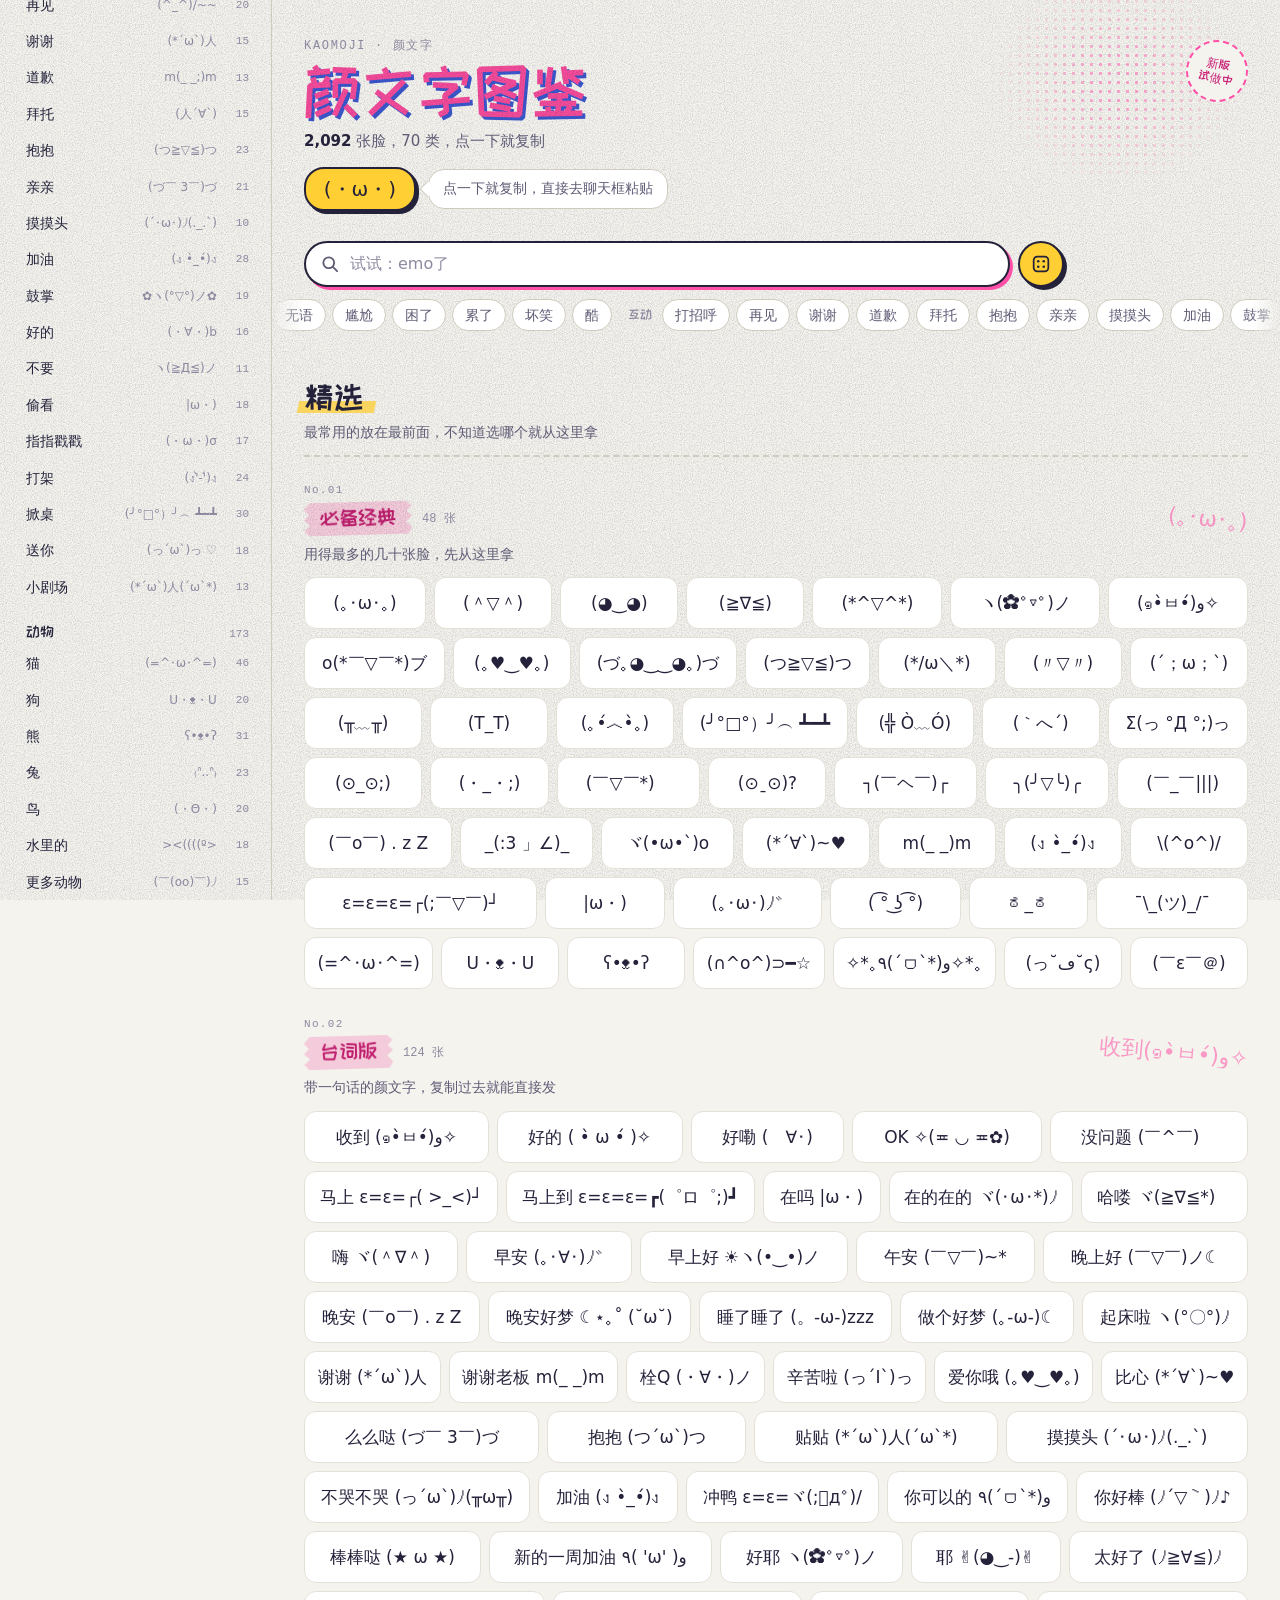
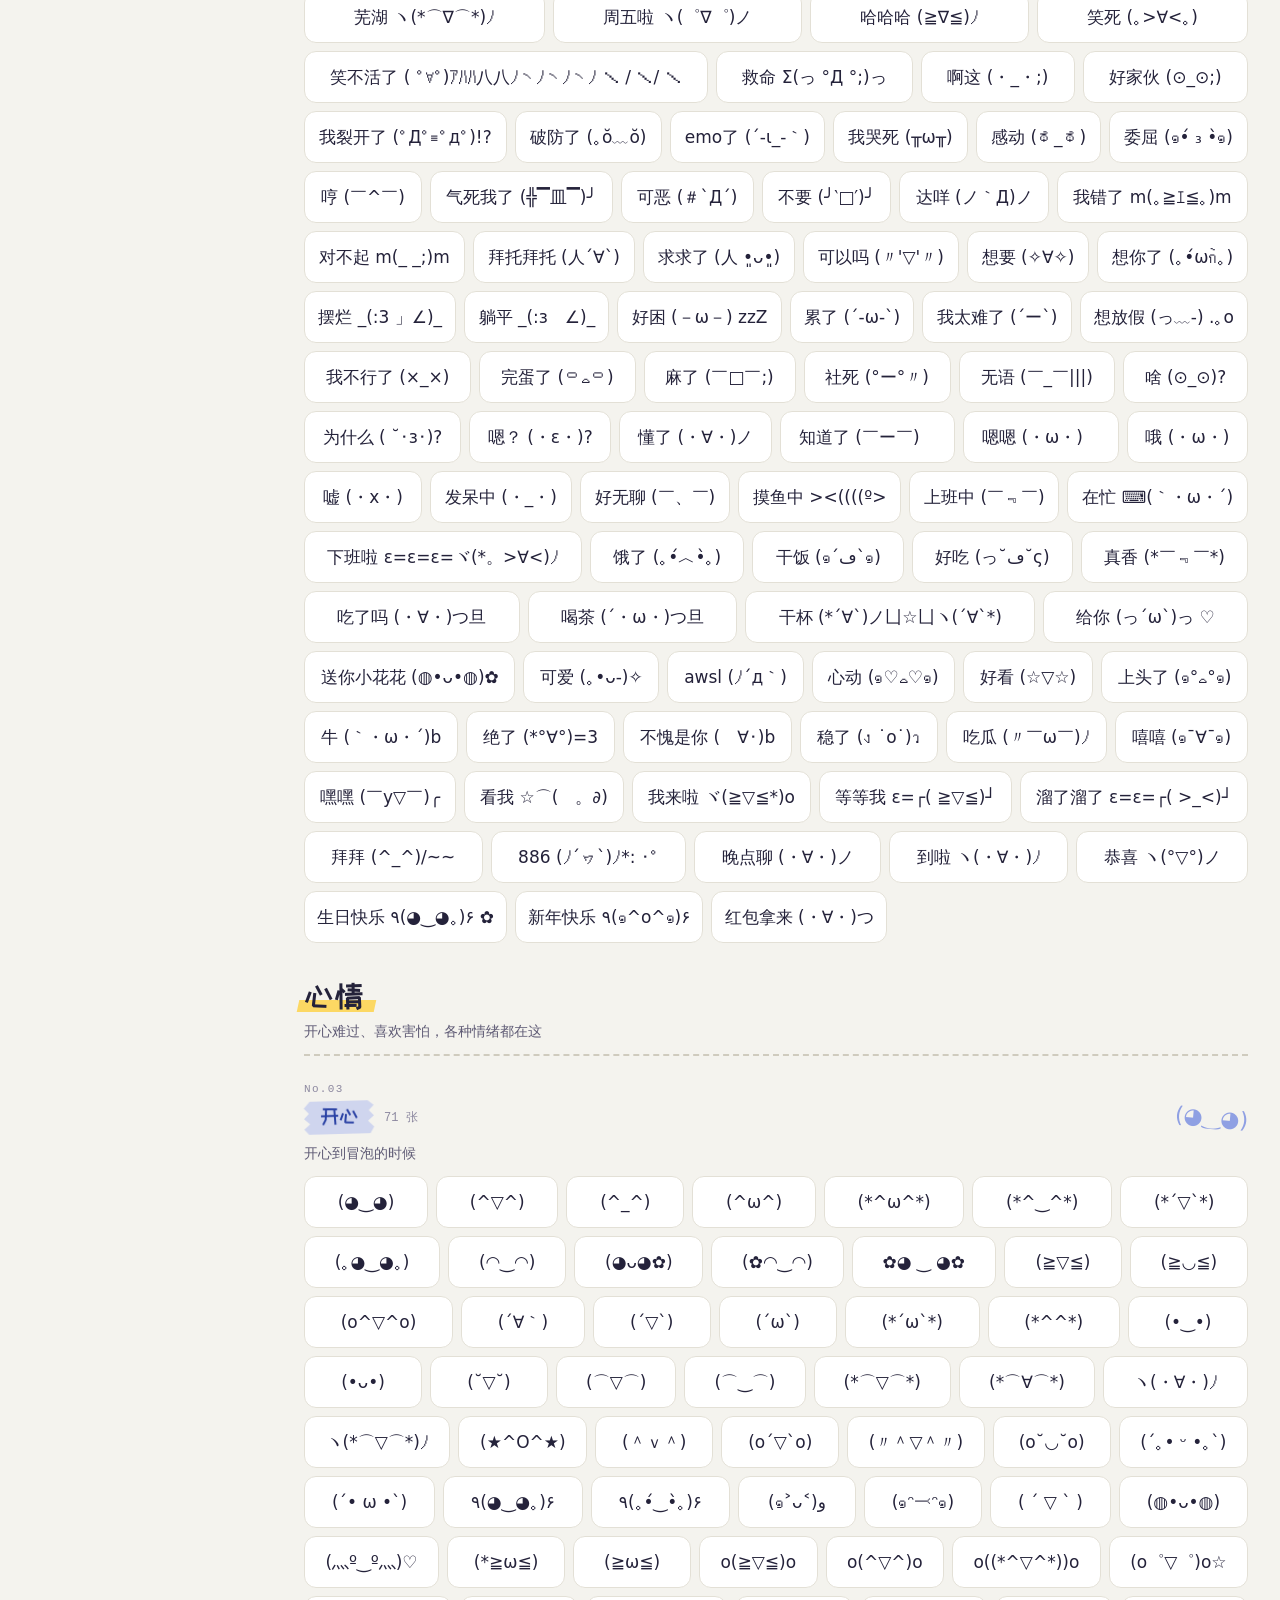
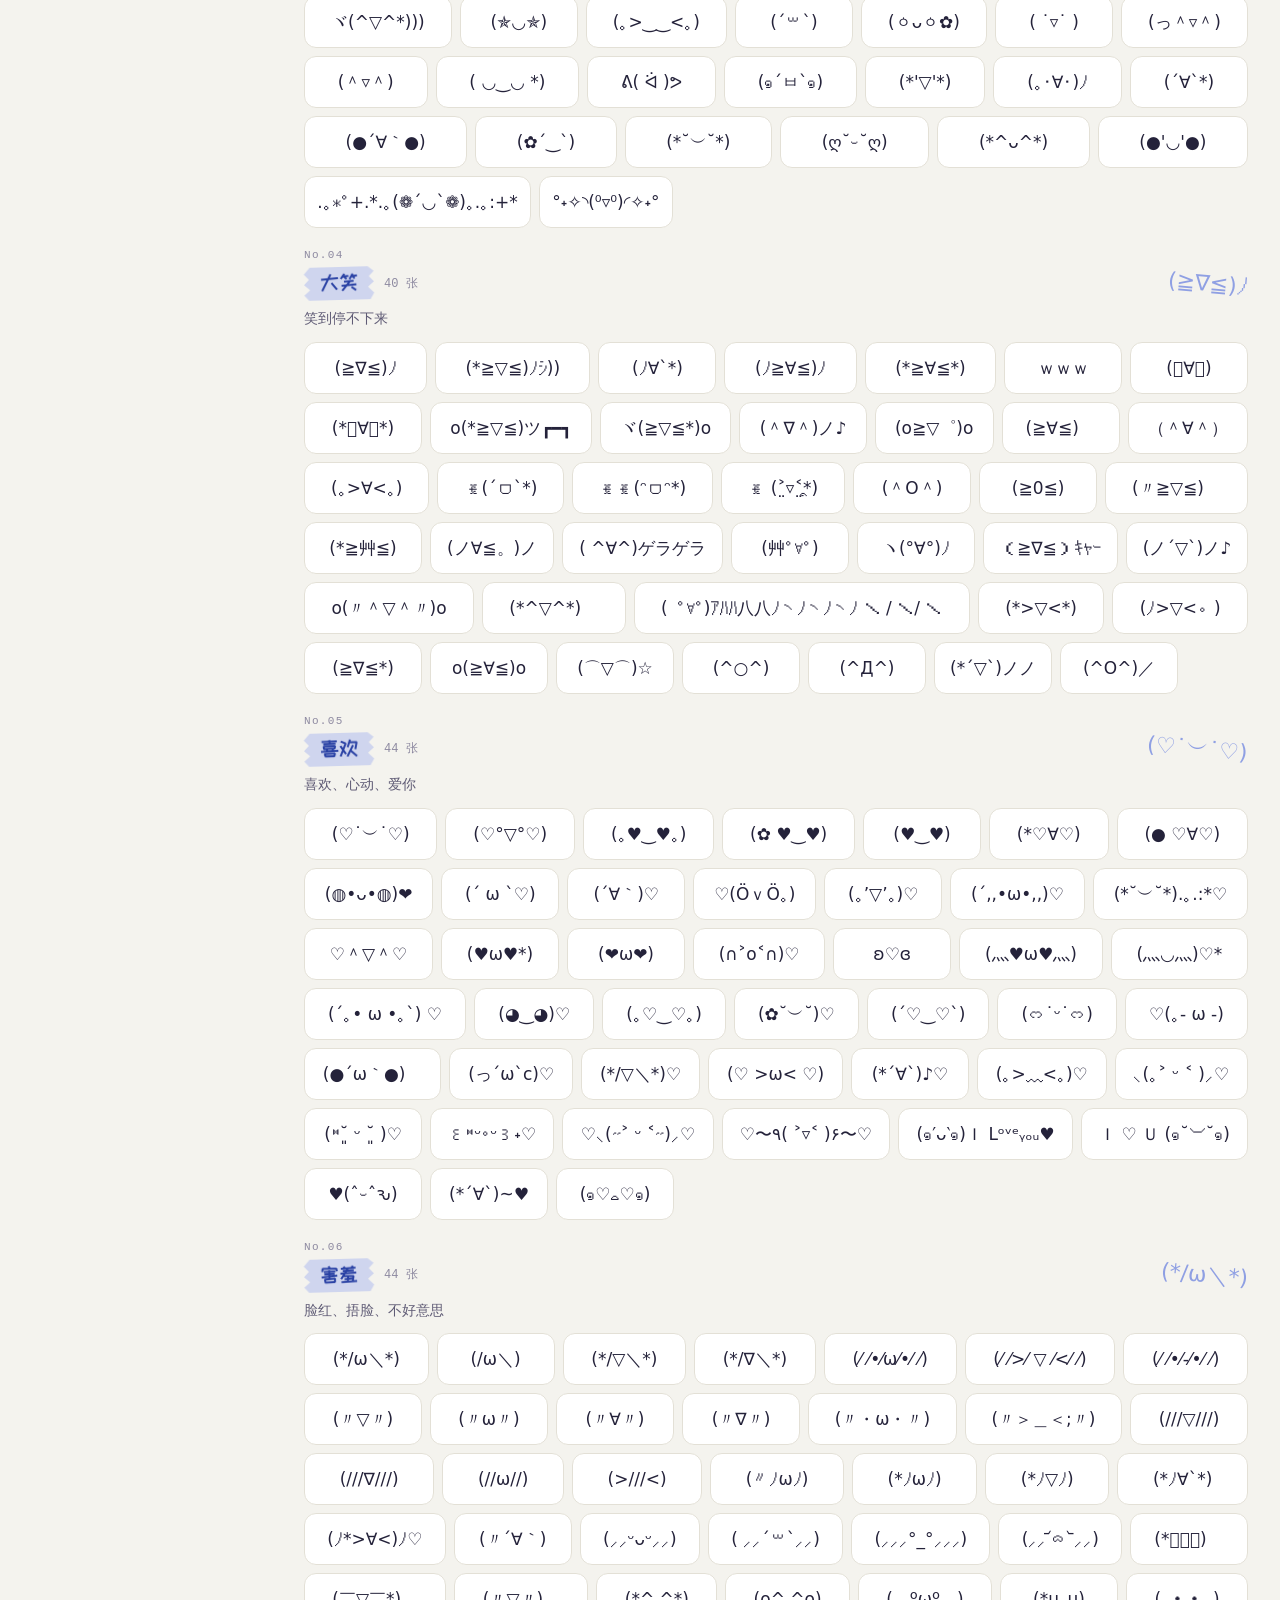
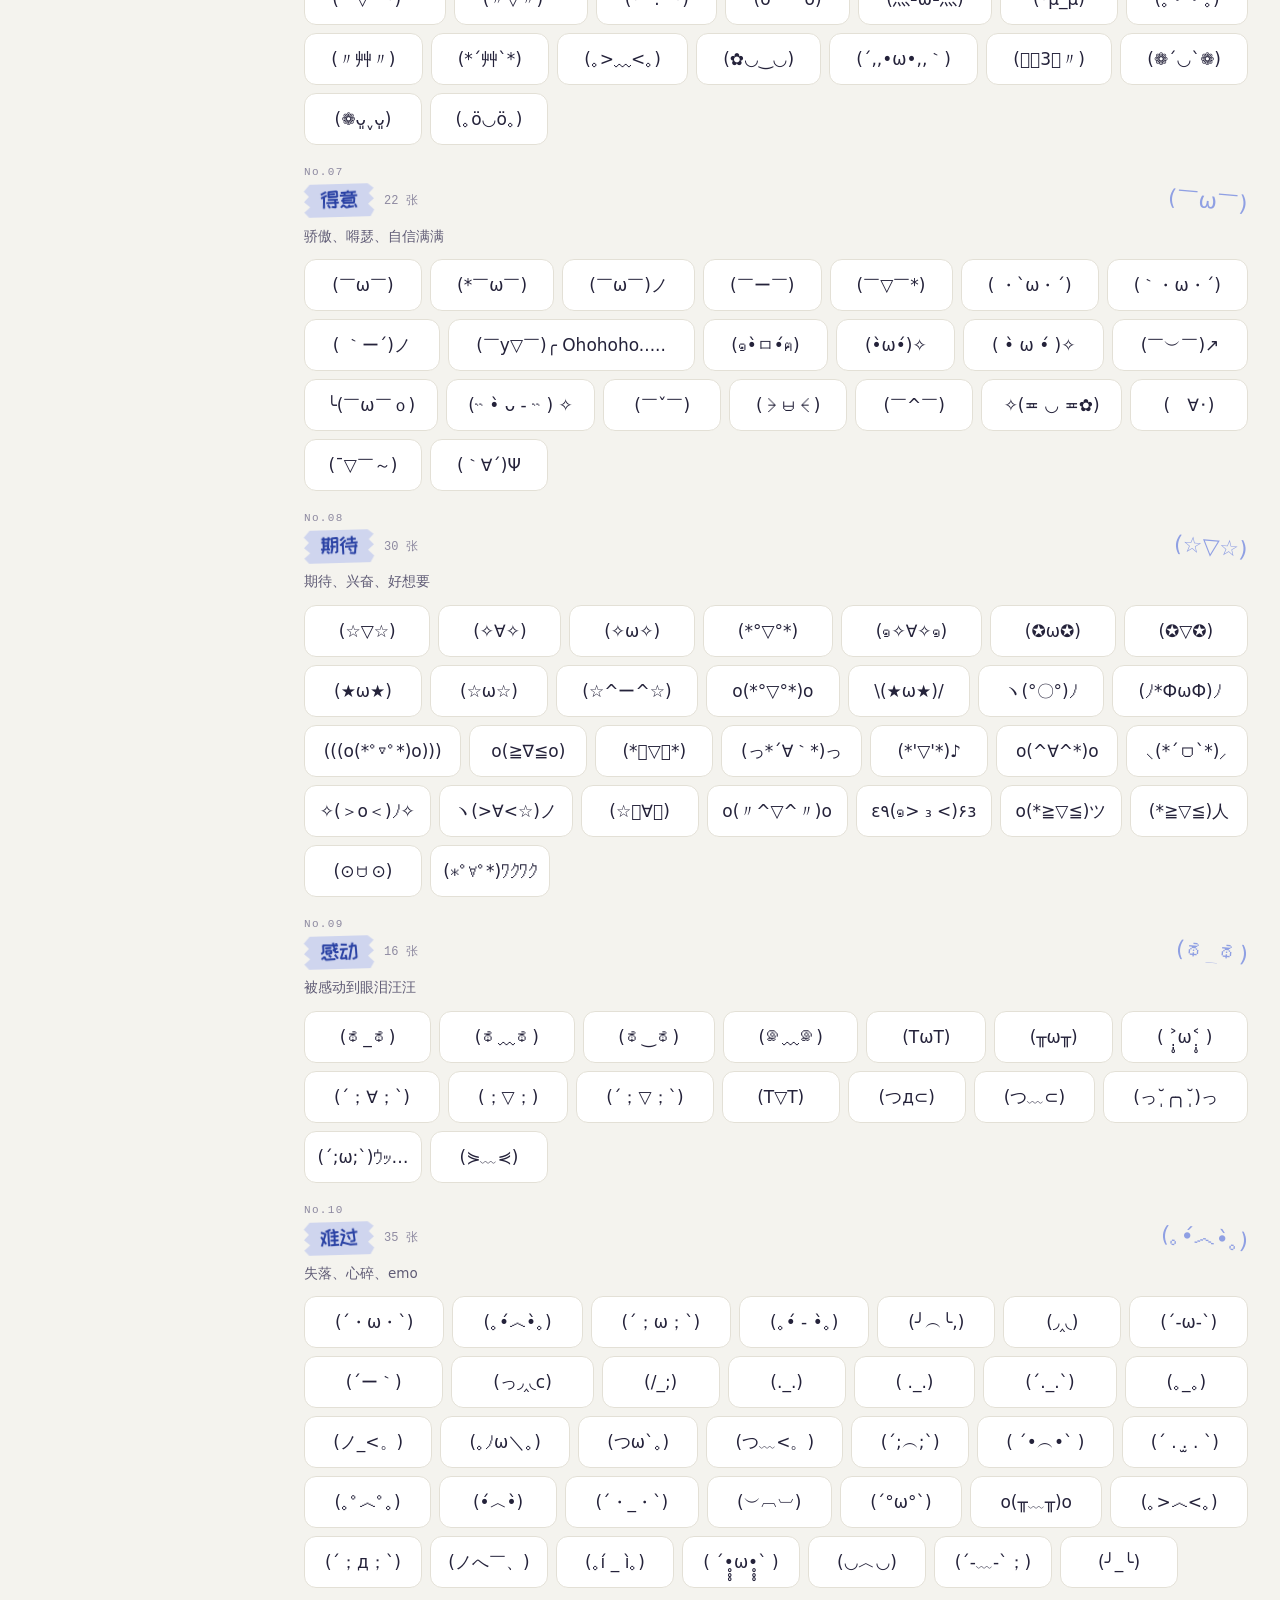
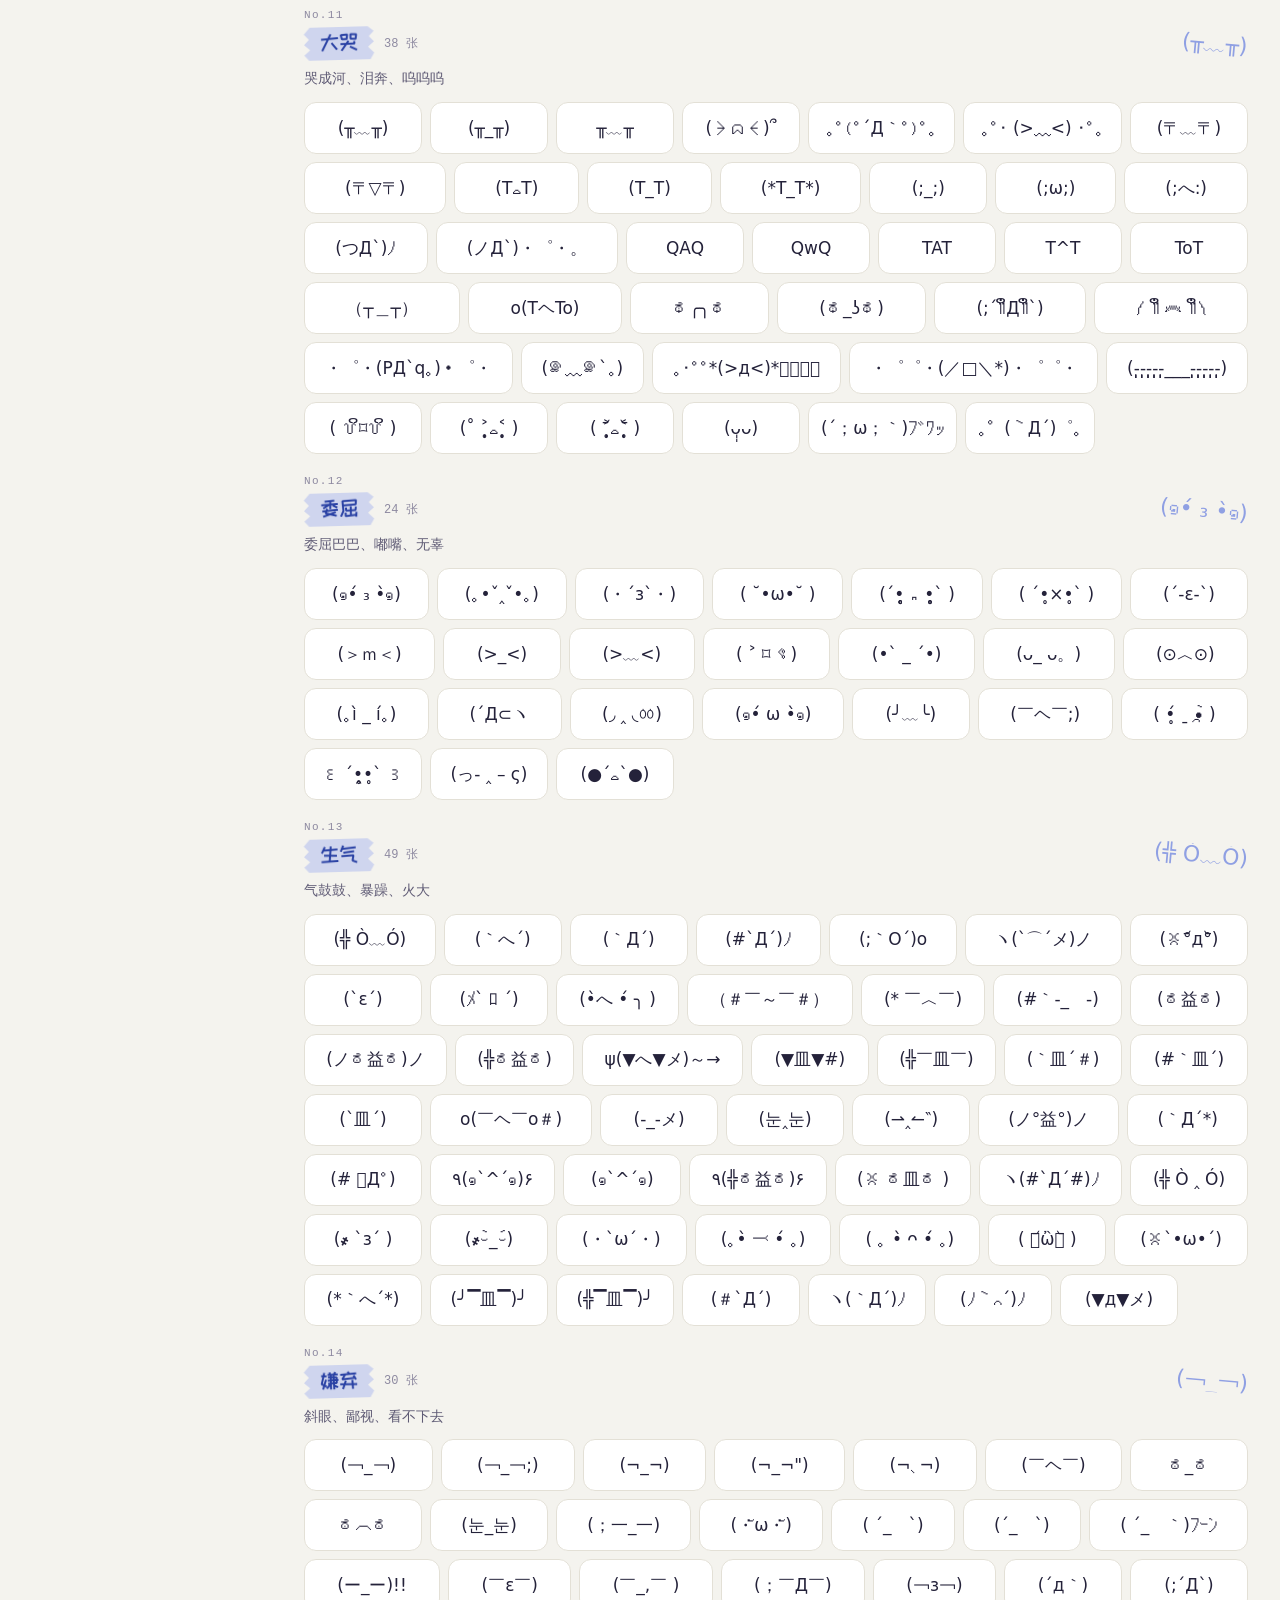
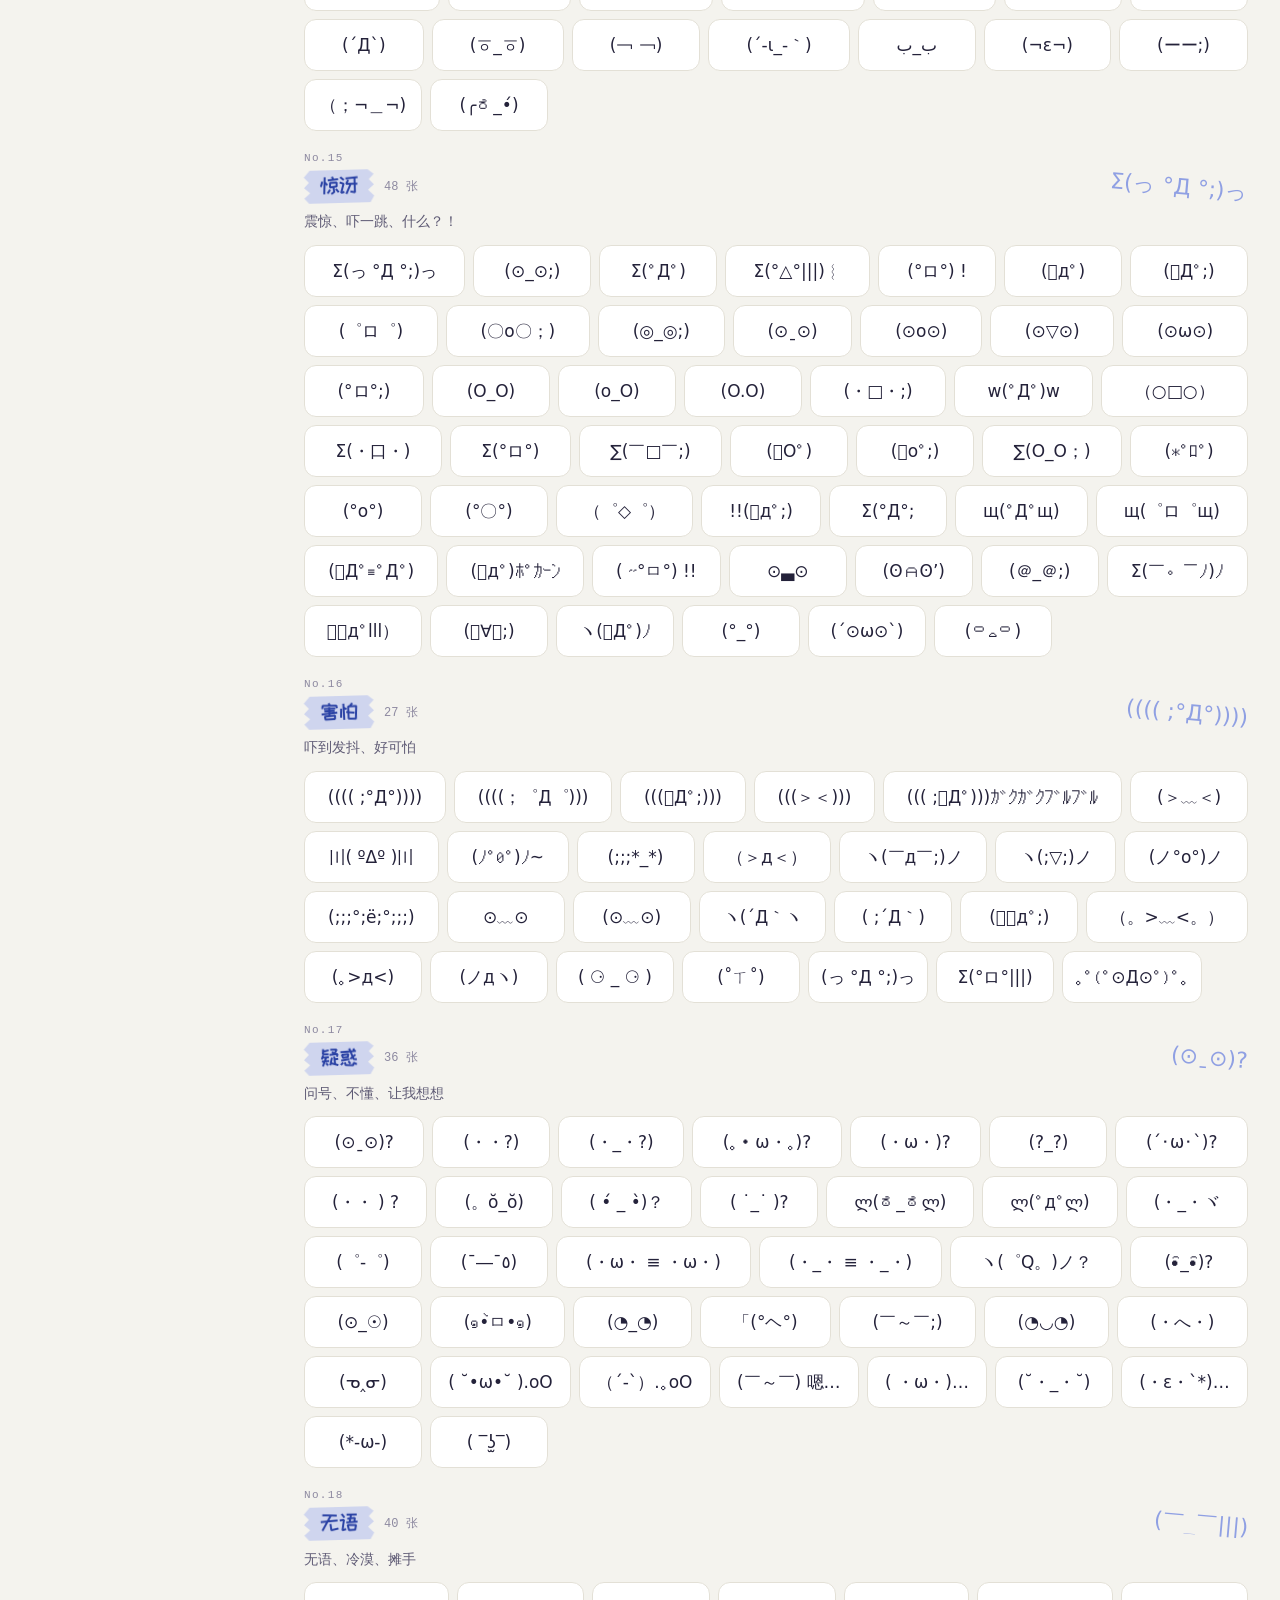
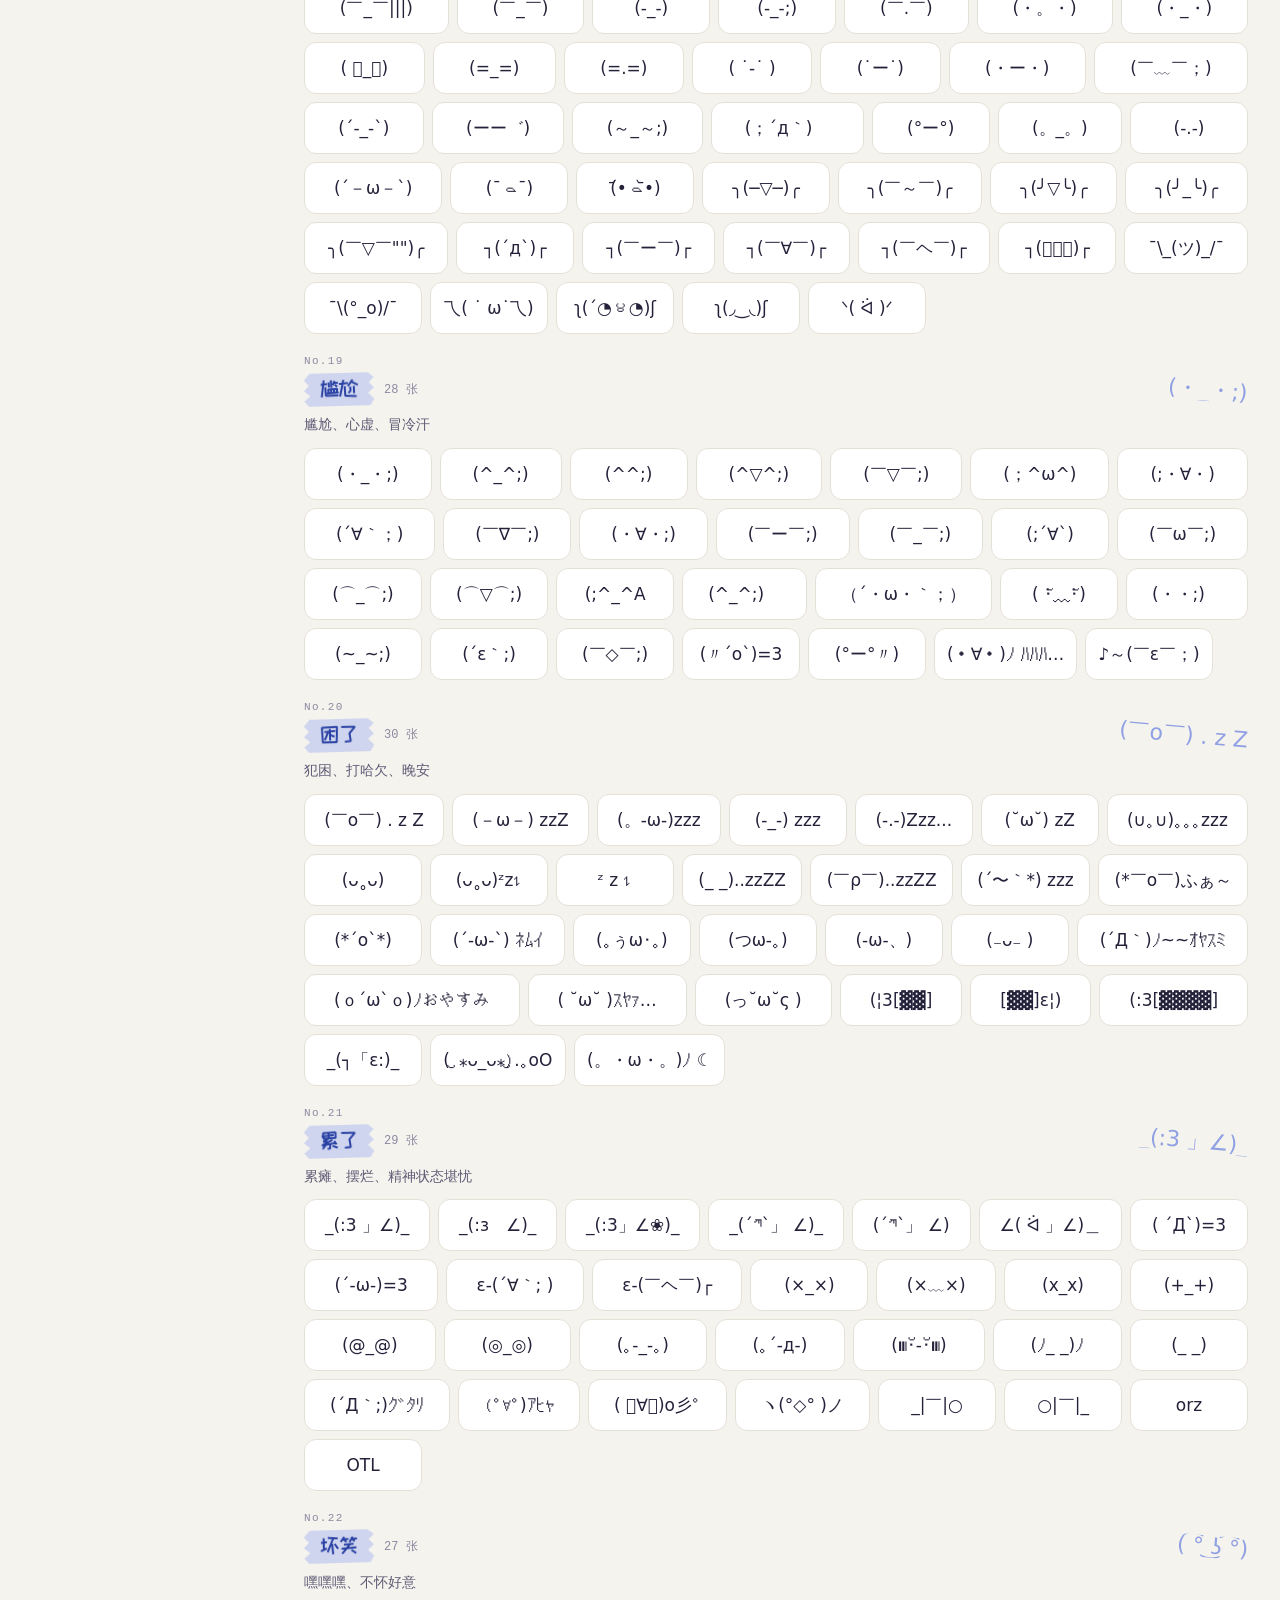
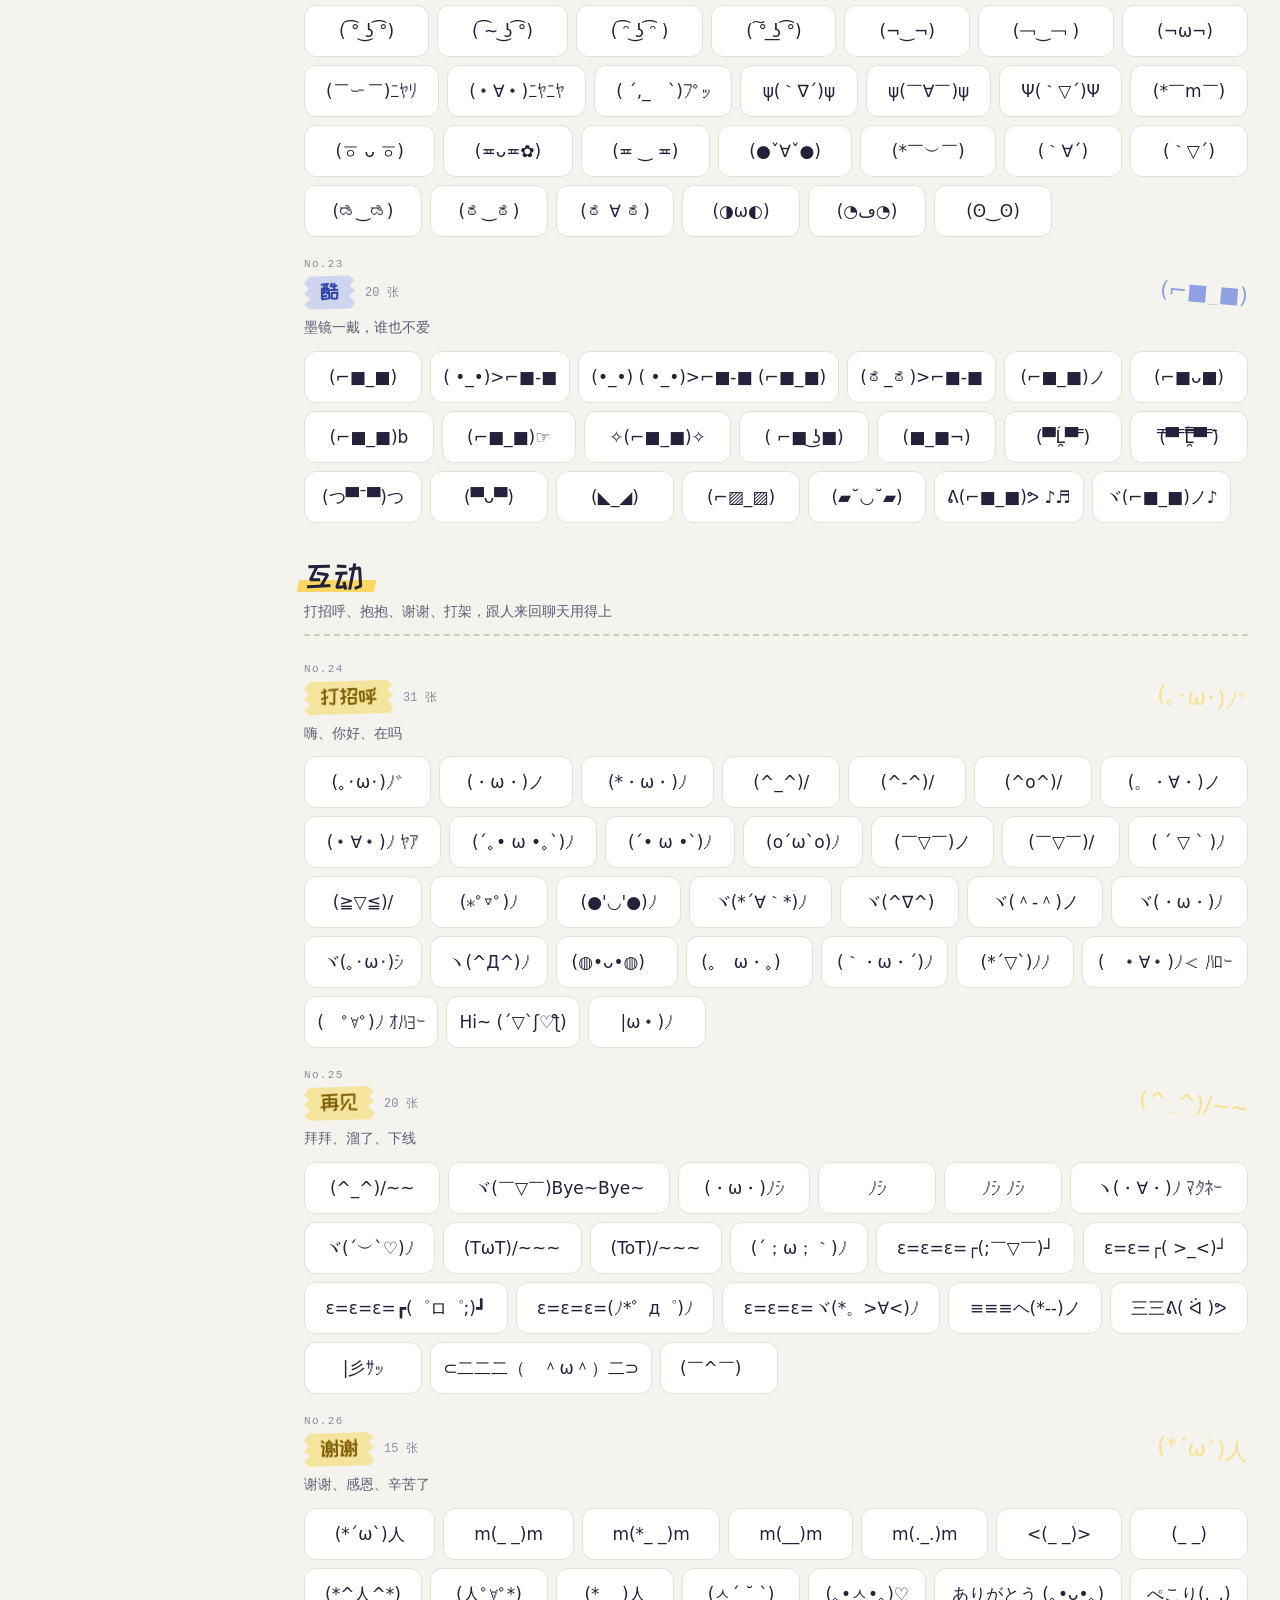
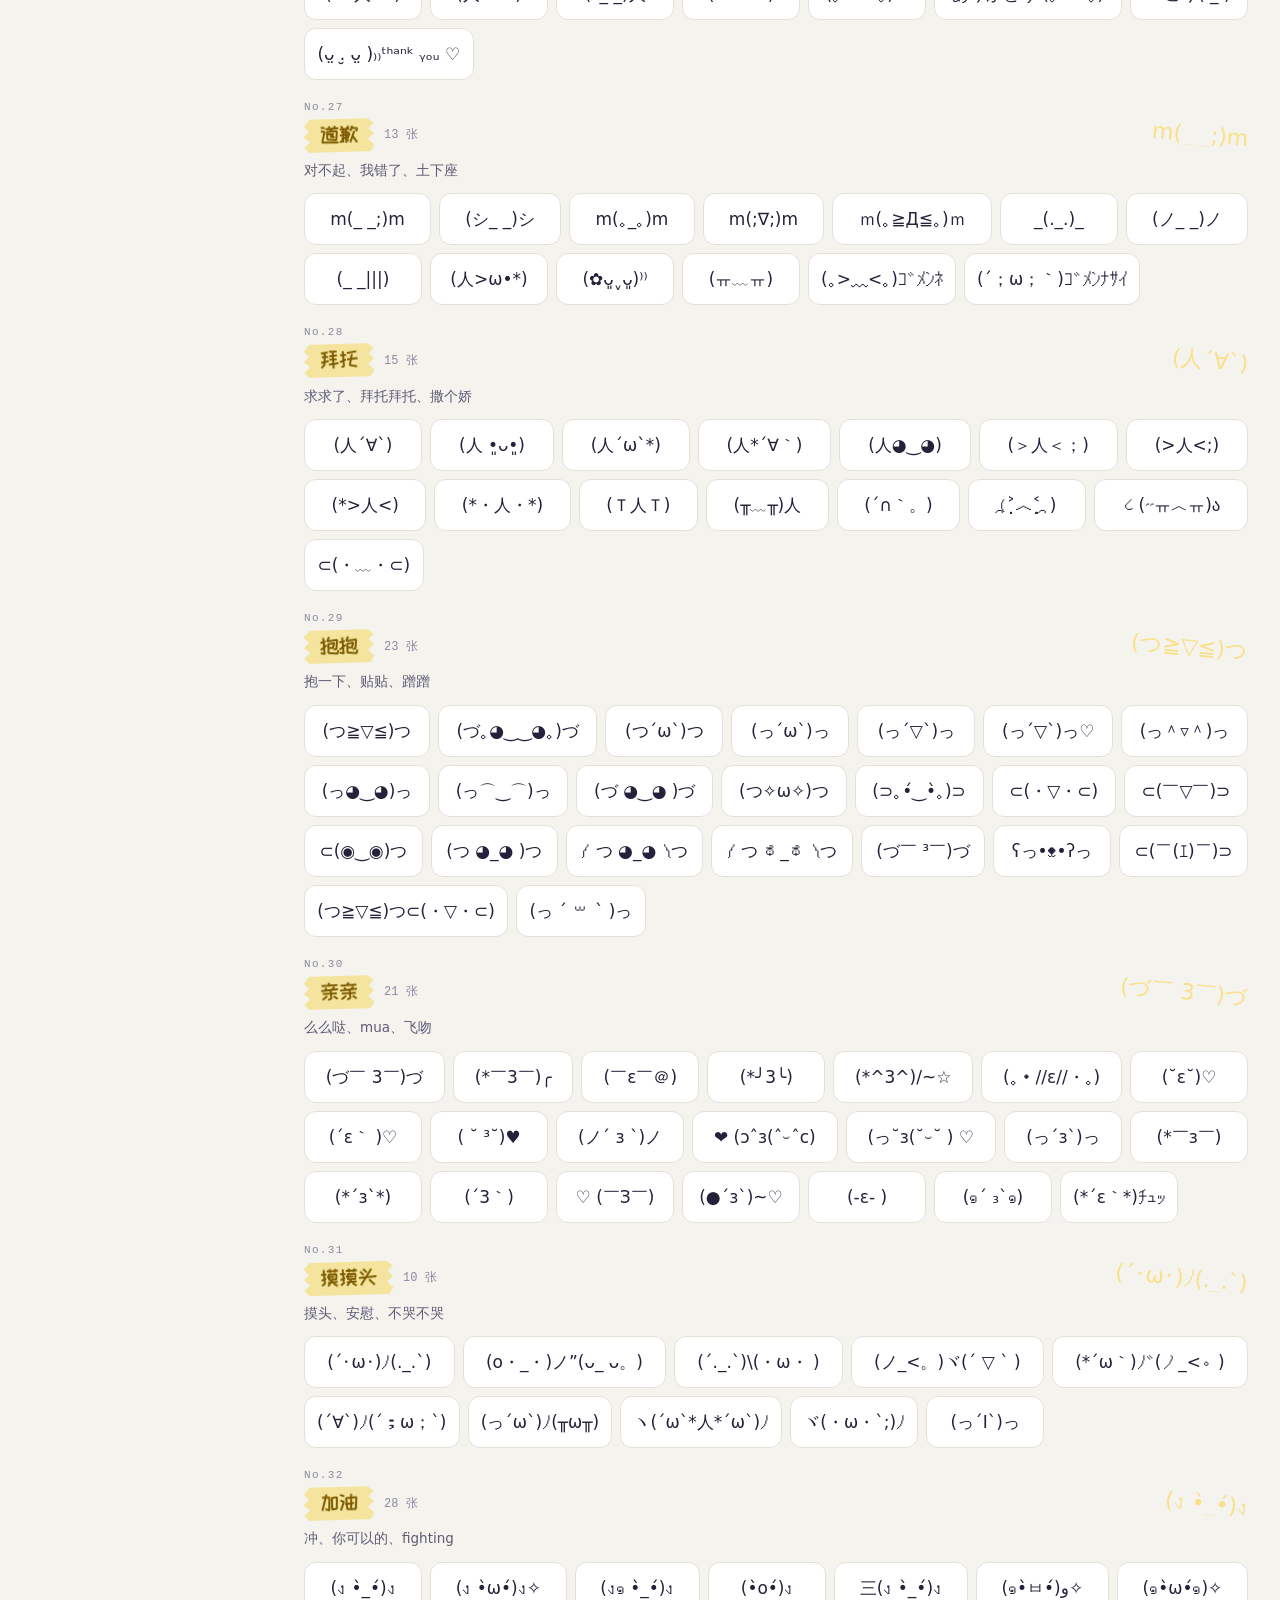
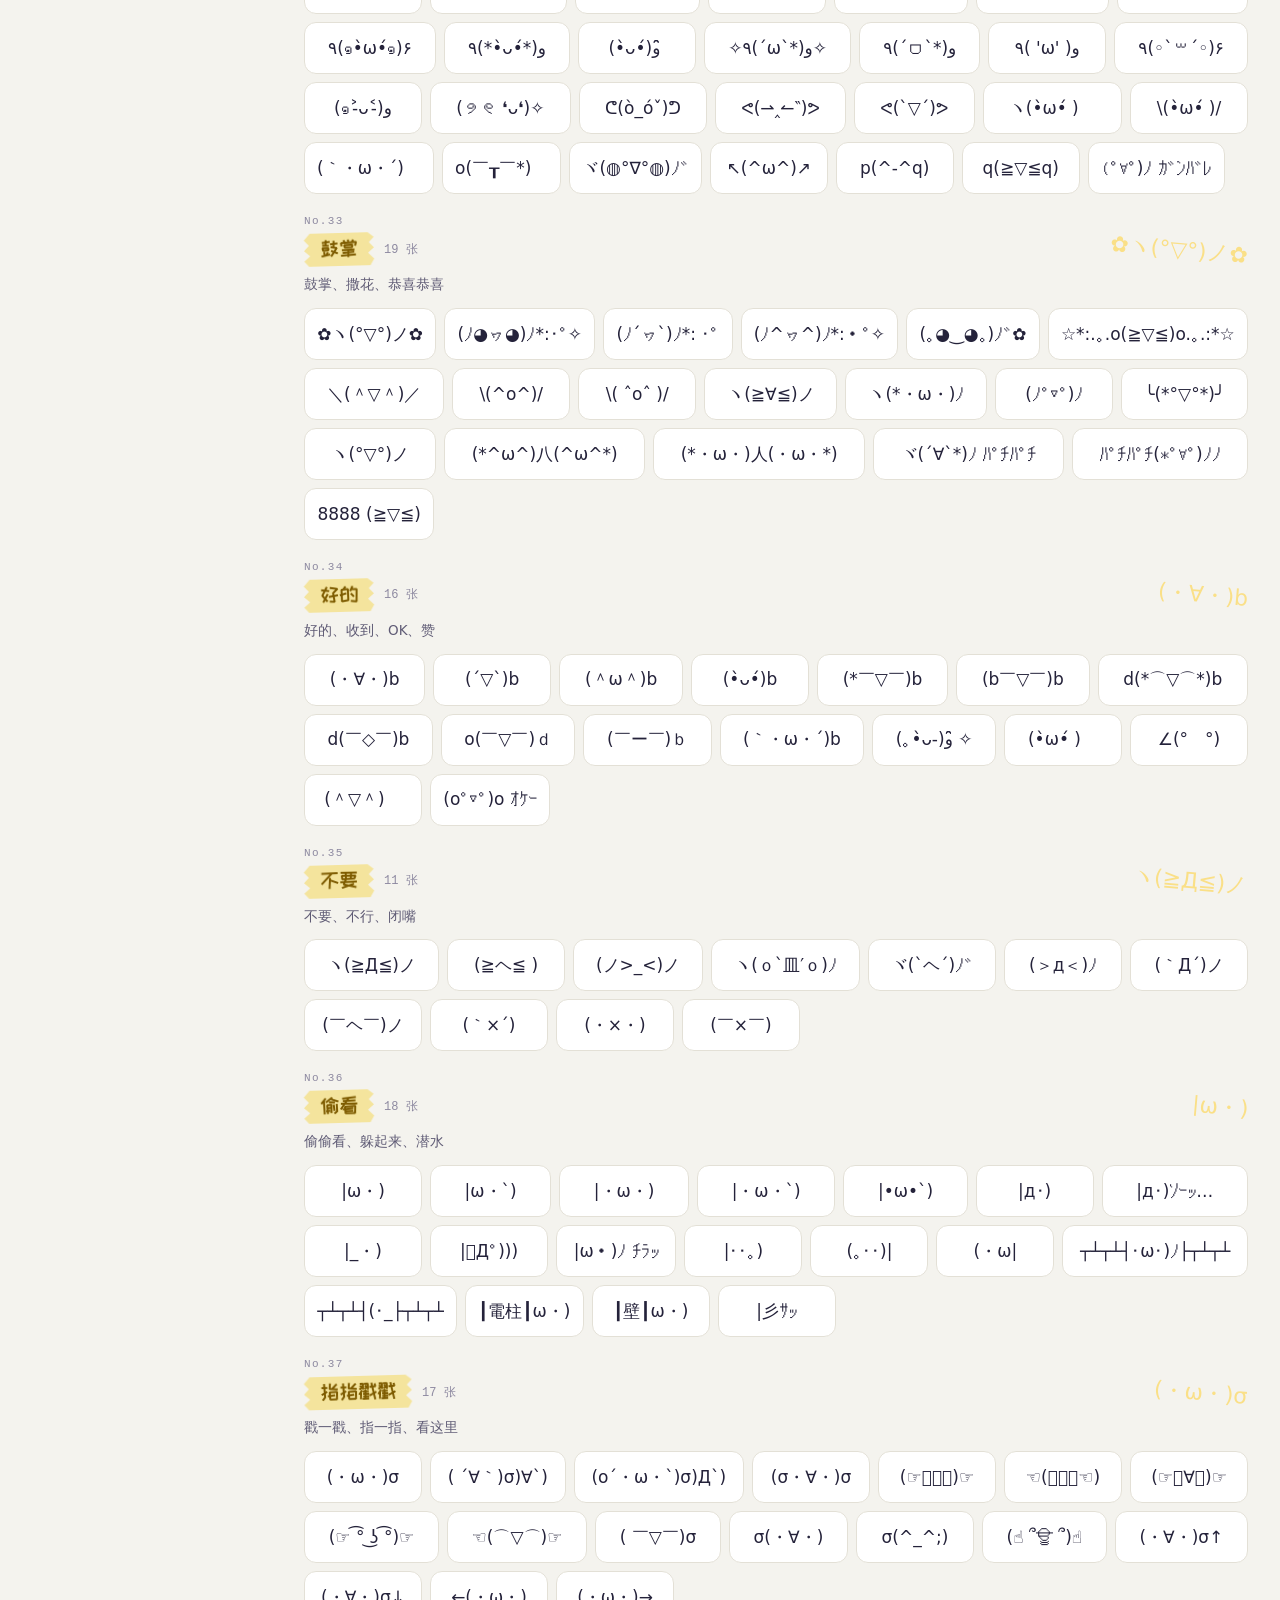
==== kaomoji2/index.html @ 0ba5c1b8 "kaomoji2: 新版颜文字图鉴（试做），旧版原样保留 在 kaomoji2/ 另起一版，kaomoji/ 不动。  - 2,092 张颜文字，8 组 70 类，新增台词版、埃及象形、韩系、横着看、" ====
<!doctype html>
<html lang="zh-CN">
<head>
<meta charset="utf-8">
<meta name="viewport" content="width=device-width, initial-scale=1, viewport-fit=cover">
<title>颜文字图鉴</title>
<meta name="description" content="2092 个颜文字，70 类，点一下就复制。能搜网络用语，还有捏脸机、连发剧本、举牌喊话这些好玩的小工具。">
<meta name="theme-color" content="#F4F3EE" media="(prefers-color-scheme: light)">
<meta name="theme-color" content="#17161F" media="(prefers-color-scheme: dark)">
<link rel="icon" href="data:image/svg+xml,%3Csvg xmlns='http://www.w3.org/2000/svg' viewBox='0 0 64 64'%3E%3Crect width='64' height='64' rx='18' fill='%23FF4FA6'/%3E%3Ctext x='32' y='42' font-size='26' text-anchor='middle' font-family='sans-serif' fill='%23fff'%3E%E3%83%BB%CF%89%E3%83%BB%3C/text%3E%3C/svg%3E">
<style>
@font-face{font-family:"KMJ Display";src:url([data-uri]) format("woff2");font-display:swap}
/* 版式：一本用孔版（riso）印出来的颜文字图鉴。纸面 + 荧光粉、蓝两色油墨套印，
   分类像贴了一条和纸胶带，每张脸是一张标本卡，复制时盖一个章。 */
:root {
  --paper: #F4F3EE;
  --paper-2: #EBE9E1;
  --card: #FFFFFF;
  --ink: #24223A;
  --ink-2: #5F5B75;
  --ink-3: #8D89A0;
  --line: #E3E0D6;
  --line-strong: #CFCBBE;
  --pink: #FF4FA6;   --pink-bg: #FFD5EA;   --pink-ink: #C81D74;
  --blue: #3D5BDB;   --blue-bg: #D9E0FF;   --blue-ink: #2B44B0;
  --yellow: #FFCF33; --yellow-bg: #FFF0A8; --yellow-ink: #846000;
  --mint: #2EC4A1;   --mint-bg: #C7F0E4;   --mint-ink: #0F7A63;
  --orange: #FF7A3D; --orange-bg: #FFDCC9; --orange-ink: #B0440C;
  --violet: #8B6CF0; --violet-bg: #E4DCFF; --violet-ink: #5A3FC0;
  --on-ink: #FFFFFF;
  --scrim: rgba(28, 25, 44, .46);
  --shadow: 0 14px 34px -18px rgba(36, 34, 58, .5);
  --grain: .05;
  --blend: multiply;
  --grain-img: url("data:image/svg+xml,%3Csvg xmlns='http://www.w3.org/2000/svg' width='180' height='180'%3E%3Cfilter id='n'%3E%3CfeTurbulence type='fractalNoise' baseFrequency='.9' numOctaves='2' stitchTiles='stitch'/%3E%3CfeColorMatrix values='0 0 0 0 .5 0 0 0 0 .5 0 0 0 0 .5 0 0 0 1.4 -.55'/%3E%3C/filter%3E%3Crect width='180' height='180' filter='url(%23n)'/%3E%3C/svg%3E");

  --display: "KMJ Display", "PingFang SC", "Hiragino Sans GB", "Microsoft YaHei", "Noto Sans SC", sans-serif;
  --body: system-ui, -apple-system, "PingFang SC", "Hiragino Sans GB", "Microsoft YaHei", "Noto Sans SC", "Noto Sans CJK SC", sans-serif;
  --kao: system-ui, -apple-system, "PingFang SC", "Hiragino Sans", "Microsoft YaHei", "Noto Sans SC", "Noto Sans CJK SC", "Segoe UI Symbol", "Noto Sans Symbols 2", "Noto Sans Symbols", "Noto Sans Math", sans-serif;
  --mono: ui-monospace, "SF Mono", Menlo, Consolas, "Liberation Mono", monospace;

  --gutter: 16px;
  --tile-min: 102px;
  --tile-fs: 17px;
  --tile-h: 52px;
  --tabbar-h: 58px;
  --bar-top: env(safe-area-inset-top, 0px);
  --ease-pop: cubic-bezier(.3, 1.6, .5, 1);
  --ease-out: cubic-bezier(.2, .9, .3, 1);
  color-scheme: light;
}
@media (prefers-color-scheme: dark) {
  :root:not([data-theme="light"]) {
    --paper: #17161F;
    --paper-2: #1F1D2A;
    --card: #22202F;
    --ink: #F1EEF8;
    --ink-2: #B6B1C8;
    --ink-3: #847F98;
    --line: #2E2B3E;
    --line-strong: #403C56;
    --pink: #FF6FB8;   --pink-bg: #4A2240;   --pink-ink: #FF9ACD;
    --blue: #7D93FF;   --blue-bg: #263063;   --blue-ink: #ADBBFF;
    --yellow: #FFD94F; --yellow-bg: #463B10; --yellow-ink: #FFE07A;
    --mint: #45D9B4;   --mint-bg: #173F36;   --mint-ink: #7DEBCD;
    --orange: #FF8D57; --orange-bg: #4A2817; --orange-ink: #FFB38D;
    --violet: #A890FF; --violet-bg: #322759; --violet-ink: #C9BBFF;
    --on-ink: #17161F;
    --scrim: rgba(5, 4, 10, .62);
    --shadow: 0 16px 36px -18px rgba(0, 0, 0, .8);
    --grain: .06;
    --grain-img: url("data:image/svg+xml,%3Csvg xmlns='http://www.w3.org/2000/svg' width='180' height='180'%3E%3Cfilter id='n'%3E%3CfeTurbulence type='fractalNoise' baseFrequency='.9' numOctaves='2' stitchTiles='stitch'/%3E%3CfeColorMatrix values='0 0 0 0 1 0 0 0 0 1 0 0 0 0 1 0 0 0 .55 -.32'/%3E%3C/filter%3E%3Crect width='180' height='180' filter='url(%23n)'/%3E%3C/svg%3E");
    --blend: screen;
    color-scheme: dark;
  }
}
:root[data-theme="dark"] {
  --paper: #17161F;
  --paper-2: #1F1D2A;
  --card: #22202F;
  --ink: #F1EEF8;
  --ink-2: #B6B1C8;
  --ink-3: #847F98;
  --line: #2E2B3E;
  --line-strong: #403C56;
  --pink: #FF6FB8;   --pink-bg: #4A2240;   --pink-ink: #FF9ACD;
  --blue: #7D93FF;   --blue-bg: #263063;   --blue-ink: #ADBBFF;
  --yellow: #FFD94F; --yellow-bg: #463B10; --yellow-ink: #FFE07A;
  --mint: #45D9B4;   --mint-bg: #173F36;   --mint-ink: #7DEBCD;
  --orange: #FF8D57; --orange-bg: #4A2817; --orange-ink: #FFB38D;
  --violet: #A890FF; --violet-bg: #322759; --violet-ink: #C9BBFF;
  --on-ink: #17161F;
  --scrim: rgba(5, 4, 10, .62);
  --shadow: 0 16px 36px -18px rgba(0, 0, 0, .8);
  --grain: .06;
  --grain-img: url("data:image/svg+xml,%3Csvg xmlns='http://www.w3.org/2000/svg' width='180' height='180'%3E%3Cfilter id='n'%3E%3CfeTurbulence type='fractalNoise' baseFrequency='.9' numOctaves='2' stitchTiles='stitch'/%3E%3CfeColorMatrix values='0 0 0 0 1 0 0 0 0 1 0 0 0 0 1 0 0 0 .55 -.32'/%3E%3C/filter%3E%3Crect width='180' height='180' filter='url(%23n)'/%3E%3C/svg%3E");
  --blend: screen;
  color-scheme: dark;
}
:root[data-size="s"] { --tile-min: 84px; --tile-fs: 15px; --tile-h: 48px; }
:root[data-size="l"] { --tile-min: 132px; --tile-fs: 20px; --tile-h: 66px; }
@media (min-width: 720px) { :root { --gutter: 24px; --tile-min: 118px; } :root[data-size="s"] { --tile-min: 96px; } :root[data-size="l"] { --tile-min: 150px; } }
@media (min-width: 1024px) { :root { --gutter: 32px; --tabbar-h: 0px; } }

/* 每组一个油墨颜色 */
.t0 { --tint: var(--pink);   --tint-bg: var(--pink-bg);   --tint-ink: var(--pink-ink); }
.t1 { --tint: var(--blue);   --tint-bg: var(--blue-bg);   --tint-ink: var(--blue-ink); }
.t2 { --tint: var(--yellow); --tint-bg: var(--yellow-bg); --tint-ink: var(--yellow-ink); }
.t3 { --tint: var(--mint);   --tint-bg: var(--mint-bg);   --tint-ink: var(--mint-ink); }
.t4 { --tint: var(--orange); --tint-bg: var(--orange-bg); --tint-ink: var(--orange-ink); }
.t5 { --tint: var(--violet); --tint-bg: var(--violet-bg); --tint-ink: var(--violet-ink); }

/* ---------- 基础 ---------- */
*, *::before, *::after { box-sizing: border-box; }
[hidden] { display: none !important; }
html { -webkit-text-size-adjust: 100%; scroll-padding-top: 132px; }
body {
  margin: 0;
  min-height: 100vh;
  background-color: var(--paper);
  background-image: var(--grain-img);
  background-size: 180px 180px;
  background-attachment: fixed;
  color: var(--ink);
  font: 15px/1.6 var(--body);
  -webkit-tap-highlight-color: transparent;
}
a { color: inherit; }
button, input, select { font: inherit; color: inherit; }
button { cursor: pointer; }
::selection { background: var(--pink-bg); color: var(--ink); }
:focus-visible { outline: 3px solid var(--pink); outline-offset: 2px; border-radius: 6px; }
svg { display: block; }
.num { font-variant-numeric: tabular-nums; }
html:not(.js) .js-only { display: none !important; }
.js .noscript-tip { display: none; }

/* ---------- 骨架 ---------- */
.side { display: none; }
.main { min-width: 0; overflow-x: clip; padding-inline: var(--gutter); padding-block: 0 calc(var(--tabbar-h) + 40px + env(safe-area-inset-bottom, 0px)); max-width: 1180px; margin: 0 auto; }
@media (min-width: 1024px) {
  .app { display: grid; grid-template-columns: 272px minmax(0, 1fr); }
  .side {
    display: flex; flex-direction: column; gap: 14px;
    position: sticky; top: 0; height: 100vh; overflow-y: auto; overscroll-behavior: contain;
    padding: 22px 14px 48px 18px;
    border-right: 1.5px solid var(--line-strong);
    scrollbar-width: thin;
  }
  .main { margin: 0; }
}

/* ---------- 侧栏 ---------- */
.brand { display: flex; align-items: center; gap: 10px; text-decoration: none; padding: 4px 6px; }
.brand-face { font: 15px/1 var(--kao); color: var(--on-ink); background: var(--pink); border-radius: 12px; padding: 9px 7px; transform: rotate(-4deg); }
.brand-name { font: 24px/1.1 var(--display); letter-spacing: .02em; }
.side-tabs { display: grid; gap: 4px; }
.js .side-tabs { display: grid; }
.stab {
  display: flex; align-items: center; gap: 10px; padding: 9px 12px; border-radius: 12px;
  text-decoration: none; font: 17px/1.2 var(--display); color: var(--ink-2); position: relative;
}
.stab svg { width: 20px; height: 20px; fill: none; stroke: currentColor; stroke-width: 1.8; stroke-linecap: round; stroke-linejoin: round; }
.stab:hover { background: var(--paper-2); color: var(--ink); }
.stab[aria-current="page"] { background: var(--ink); color: var(--paper); }
.stab .tab-badge { position: static; margin-left: auto; }

.toc { display: grid; gap: 14px; }
.toc-g { display: grid; gap: 2px; }
.toc-gh { display: flex; align-items: baseline; justify-content: space-between; margin: 6px 8px 4px; font: 15px/1 var(--display); color: var(--ink); }
.toc-gh small { font: 11px var(--mono); color: var(--ink-3); }
.toc-c {
  display: grid; grid-template-columns: auto minmax(0, 1fr) auto; align-items: center; gap: 8px;
  padding: 6px 8px; border-radius: 10px; text-decoration: none; color: var(--ink-2);
}
.toc-face { order: 2; justify-self: end; max-width: 100%; font: 12px/1.2 var(--kao); color: var(--ink-3); white-space: nowrap; overflow: hidden; text-overflow: ellipsis; }
.toc-name { order: 1; font-size: 14px; color: var(--ink); white-space: nowrap; }
.toc-n { order: 3; font: 11px var(--mono); color: var(--ink-3); min-width: 2.2em; text-align: right; }
.toc-c:hover { background: var(--paper-2); }
.toc-c.on { background: var(--tint-bg); }
.toc-c.on .toc-name { color: var(--tint-ink); font-weight: 600; }
/* 手机上的目录弹层：两列小卡片 */
.sheet .toc { gap: 18px; }
.sheet .toc-g { grid-template-columns: repeat(2, minmax(0, 1fr)); gap: 6px; }
.sheet .toc-gh { grid-column: 1 / -1; margin: 0 2px 2px; }
.sheet .toc-c { padding: 9px 10px; border-radius: 12px; background: var(--card); border: 1.5px solid var(--line); }
.sheet .toc-c.on { border-color: var(--tint-ink); }

/* ---------- 封面 ---------- */
.hero { position: relative; display: grid; gap: 14px; padding: calc(28px + env(safe-area-inset-top, 0px)) 0 20px; }
.hero::before {
  content: ""; position: absolute; right: 0; top: -30px; width: min(260px, 70%); height: 220px; pointer-events: none;
  background: radial-gradient(circle, var(--pink) 1.3px, transparent 1.8px) 0 0 / 9px 9px;
  -webkit-mask: radial-gradient(closest-side, #000 20%, transparent 100%); mask: radial-gradient(closest-side, #000 20%, transparent 100%);
  opacity: .5;
}
.kicker { margin: 0; font: 12px/1 var(--mono); letter-spacing: .14em; text-transform: uppercase; color: var(--ink-3); }
.title {
  position: relative; isolation: isolate; margin: 6px 0 0; width: max-content; max-width: 100%;
  font: 46px/1.08 var(--display); letter-spacing: .03em; color: var(--pink); text-wrap: balance;
  mix-blend-mode: var(--blend);
}
.title::after {
  content: attr(data-text); position: absolute; left: 0; top: 0; z-index: -1; color: var(--blue);
  transform: translate(3px, 3px); mix-blend-mode: var(--blend);
  animation: misregister 5s ease-in-out infinite alternate;
}
@keyframes misregister { 0% { transform: translate(3px, 3px); } 50% { transform: translate(4px, 2px); } 100% { transform: translate(2px, 4px); } }
.sub { margin: 6px 0 0; color: var(--ink-2); font-size: 15px; }
.sub b { color: var(--ink); font-weight: 700; }
.hero-pal { display: flex; align-items: center; gap: 12px; min-width: 0; }
.js .hero-pal { display: flex; }
.mascot {
  flex: 0 0 auto; border: 2px solid var(--ink); background: var(--yellow); color: #24223A;
  border-radius: 20px; padding: 10px 12px; box-shadow: 3px 3px 0 var(--ink);
  font: 20px/1 var(--kao); transition: transform .15s var(--ease-pop), box-shadow .15s;
  min-width: 112px;
}
.mascot:hover { transform: translate(-1px, -1px) rotate(-2deg); box-shadow: 4px 4px 0 var(--ink); }
.mascot:active { transform: translate(2px, 2px); box-shadow: 1px 1px 0 var(--ink); }
.mascot-face { display: inline-block; white-space: pre; }
.mascot.bump .mascot-face { animation: bump .45s var(--ease-pop); }
@keyframes bump { 0% { transform: scale(1); } 35% { transform: scale(1.18) rotate(-6deg); } 100% { transform: scale(1); } }
.bubble {
  position: relative; margin: 0; min-width: 0; padding: 9px 14px; border-radius: 16px;
  background: var(--card); border: 1.5px solid var(--line-strong); color: var(--ink-2); font-size: 13.5px; line-height: 1.45;
}
.bubble::before {
  content: ""; position: absolute; left: -7px; top: 50%; width: 12px; height: 12px; margin-top: -6px;
  background: var(--card); border-left: 1.5px solid var(--line-strong); border-bottom: 1.5px solid var(--line-strong);
  transform: rotate(45deg);
}
.bubble.swap { animation: bubble .4s var(--ease-out); }
@keyframes bubble { from { opacity: 0; transform: translateY(4px); } to { opacity: 1; transform: none; } }
.bubble button { border: 0; background: none; padding: 0; font-family: var(--kao); color: var(--pink-ink); text-decoration: underline dotted; text-underline-offset: 3px; }
.badge-new {
  position: absolute; right: 2px; top: calc(18px + env(safe-area-inset-top, 0px)); width: 62px; height: 62px; border-radius: 50%;
  display: grid; place-items: center; text-align: center; font: 12px/1.15 var(--display); color: var(--pink-ink);
  border: 2px dashed var(--pink); transform: rotate(12deg); background: var(--paper);
}
@media (min-width: 720px) {
  .hero { grid-template-columns: minmax(0, 1fr) auto; align-items: end; padding-top: calc(40px + env(safe-area-inset-top, 0px)); }
  .title { font-size: 60px; }
  .badge-new { position: relative; right: auto; top: auto; grid-column: 2; grid-row: 1; justify-self: end; align-self: start; }
  .hero-pal { grid-column: 1 / -1; }
}

/* ---------- 搜索栏 + 分类条 ---------- */
.bar {
  position: sticky; top: var(--bar-top); z-index: 40;
  margin-inline: calc(var(--gutter) * -1); padding: 10px var(--gutter) 8px;
  background: var(--paper) var(--grain-img) 0 0 / 180px 180px fixed; border-bottom: 1.5px solid transparent;
  transition: border-color .2s, box-shadow .2s;
}
.bar.stuck { border-bottom-color: var(--line-strong); box-shadow: 0 10px 24px -22px rgba(0, 0, 0, .6); }
.bar-row { display: flex; gap: 8px; align-items: center; max-width: 760px; }
.js .bar-row { display: flex; }
.search {
  flex: 1; min-width: 0; display: flex; align-items: center; gap: 8px; height: 46px; padding: 0 6px 0 14px;
  background: var(--card); border: 2px solid var(--ink); border-radius: 999px;
  box-shadow: 3px 3px 0 var(--pink); transition: box-shadow .15s, transform .15s;
}
.search:focus-within { box-shadow: 4px 4px 0 var(--blue); transform: translate(-1px, -1px); }
.search svg { flex: 0 0 auto; width: 20px; height: 20px; fill: none; stroke: var(--ink-2); stroke-width: 2.2; stroke-linecap: round; }
.search input {
  flex: 1; min-width: 0; height: 100%; border: 0; outline: 0; background: none; font-size: 16px;
  -webkit-appearance: none; appearance: none;
}
.search input::-webkit-search-cancel-button { display: none; }
.search input::placeholder { color: var(--ink-3); transition: opacity .3s; }
.search input.ph-fade::placeholder { opacity: 0; }
.q-clear {
  flex: 0 0 auto; width: 32px; height: 32px; border-radius: 50%; border: 0; background: var(--paper-2);
  font-size: 20px; line-height: 1; color: var(--ink-2);
}
.ibtn {
  flex: 0 0 auto; width: 46px; height: 46px; display: grid; place-items: center; border-radius: 50%;
  border: 2px solid var(--ink); background: var(--card); box-shadow: 3px 3px 0 var(--ink);
  transition: transform .15s var(--ease-pop), box-shadow .15s;
}
.ibtn svg { width: 22px; height: 22px; fill: none; stroke: var(--ink); stroke-width: 1.9; }
.ibtn-dice { background: var(--yellow); }
.ibtn-dice svg { stroke: #24223A; }
.ibtn-dice svg circle { fill: #24223A; stroke: none; }
.ibtn:hover { transform: translate(-1px, -1px) rotate(-8deg); }
.ibtn:active { transform: translate(2px, 2px); box-shadow: 1px 1px 0 var(--ink); }
.ibtn.spin svg { animation: spin .6s var(--ease-out); }
@keyframes spin { to { transform: rotate(360deg); } }

.chips {
  display: flex; gap: 6px; overflow-x: auto; scrollbar-width: none; margin: 10px calc(var(--gutter) * -1) 0;
  padding: 2px var(--gutter) 4px; scroll-padding-inline: 40px; align-items: center;
  -webkit-mask: linear-gradient(90deg, transparent 0, #000 var(--gutter), #000 calc(100% - 28px), transparent);
  mask: linear-gradient(90deg, transparent 0, #000 var(--gutter), #000 calc(100% - 28px), transparent);
}
.chips::-webkit-scrollbar { display: none; }
.chip {
  flex: 0 0 auto; display: inline-flex; align-items: center; gap: 5px; height: 32px; padding: 0 12px;
  border-radius: 999px; border: 1.5px solid var(--line-strong); background: var(--card);
  text-decoration: none; font-size: 14px; color: var(--ink-2); white-space: nowrap;
  transition: background .2s, color .2s, border-color .2s, transform .15s var(--ease-pop);
}
.chip:hover { border-color: var(--tint-ink, var(--ink)); color: var(--tint-ink, var(--ink)); }
.chip:active { transform: scale(.94); }
.chip.on { background: var(--tint-bg); border-color: var(--tint-ink); color: var(--tint-ink); font-weight: 600; }
.chip-toc { font-family: var(--display); font-size: 15px; color: var(--ink); border-color: var(--ink); background: var(--yellow-bg); }
.js .chip-toc { display: inline-flex; }
.chip-toc svg { width: 16px; height: 16px; fill: none; stroke: currentColor; stroke-width: 2.2; stroke-linecap: round; }
.chip-g { flex: 0 0 auto; padding: 0 4px 0 10px; font: 13px/1 var(--display); color: var(--ink-3); }
@media (min-width: 1024px) { .js .chip-toc { display: none; } }

/* ---------- 图鉴 ---------- */
.views { min-height: 60vh; }
.view.enter { animation: viewIn .32s var(--ease-out); }
@keyframes viewIn { from { opacity: .4; transform: translateY(10px); } to { opacity: 1; transform: none; } }
.grp { padding-top: 28px; }
.grp-h { display: grid; gap: 2px; margin: 8px 0 6px; padding-bottom: 12px; border-bottom: 2px dashed var(--line-strong); }
.grp-h h2 {
  position: relative; margin: 0; width: max-content; font: 32px/1.1 var(--display); letter-spacing: .04em;
}
.grp-h h2::before {
  content: ""; position: absolute; left: -6px; right: -10px; bottom: 2px; height: 12px; z-index: -1;
  background: var(--yellow); opacity: .75; transform: skewX(-12deg); mix-blend-mode: var(--blend);
}
.grp-h p { margin: 4px 0 0; color: var(--ink-2); font-size: 14px; }
.grp-h { position: relative; isolation: isolate; }

.cat { padding-top: 22px; }
.cat-h {
  display: grid; grid-template-columns: auto auto minmax(0, 1fr); align-items: center; column-gap: 10px;
  margin-bottom: 12px; position: relative;
}
.cat-no { grid-column: 1 / -1; font: 11px/1 var(--mono); letter-spacing: .12em; color: var(--ink-3); margin-bottom: 6px; }
.cat-name { margin: 0; font-weight: 400; }
.tape {
  display: inline-block; padding: 4px 16px 5px; font: 21px/1.15 var(--display); color: var(--tint-ink);
  background: var(--tint-bg); transform: rotate(-1.6deg); mix-blend-mode: var(--blend);
  clip-path: polygon(6px 0, calc(100% - 6px) 0, 100% 14%, calc(100% - 5px) 30%, 100% 46%, calc(100% - 6px) 62%, 100% 80%, calc(100% - 4px) 100%, 5px 100%, 0 84%, 6px 68%, 0 52%, 5px 36%, 0 20%);
}
.cat-n { font: 12px/1 var(--mono); color: var(--ink-3); white-space: nowrap; }
.cat-d { grid-column: 1 / -1; margin: 8px 0 0; font-size: 13.5px; color: var(--ink-2); }
.cat-face {
  grid-column: 3; grid-row: 2; justify-self: end; max-width: 100%; overflow: hidden; text-overflow: ellipsis; white-space: nowrap;
  font: 22px/1 var(--kao); color: var(--tint); opacity: .55; transform: rotate(5deg);
}

/* 贴纸式排布：每张卡按自己的宽度占位，一行排满后两端对齐；最后一行由 ::after 吃掉空位 */
.grid { display: flex; flex-wrap: wrap; gap: 8px; }
.grid::after { content: ""; flex: 999 1 0; min-width: 0; }
.k {
  position: relative; display: flex; align-items: center; justify-content: center; min-height: var(--tile-h);
  flex: 1 1 auto; min-width: var(--tile-min); max-width: 100%;
  padding: 9px 12px; border-radius: 12px; background: var(--card); border: 1.5px solid var(--line);
  font: var(--tile-fs)/1.3 var(--kao); color: var(--ink); text-align: center; white-space: pre-wrap; overflow-wrap: anywhere; overflow: hidden;
  cursor: pointer; outline-offset: 2px;
  transition: transform .2s var(--ease-pop), box-shadow .2s, border-color .2s, background-color .2s;
}
.js .k { -webkit-user-select: none; user-select: none; -webkit-touch-callout: none; touch-action: manipulation; }
.k.ml { flex-basis: 100%; white-space: pre; overflow-x: auto; justify-content: flex-start; text-align: left; font-size: calc(var(--tile-fs) * .82); line-height: 1.22; padding: 14px 16px; }
@media (hover: hover) {
  .k:hover { transform: translate(-1px, -2px) rotate(-.6deg); border-color: var(--tint-ink, var(--ink-2)); box-shadow: 3px 3px 0 var(--tint, var(--pink)); }
}
.k:active { transform: scale(.95); box-shadow: none; }
.k.pop { animation: pop .42s var(--ease-pop); }
@keyframes pop { 0% { transform: scale(.92); } 55% { transform: scale(1.05); } 100% { transform: scale(1); } }
.k.fav::after {
  content: "♥"; position: absolute; top: 3px; right: 6px; font: 11px/1 var(--body); color: var(--pink);
}
.k.used::before {
  content: ""; position: absolute; bottom: 5px; right: 6px; width: 5px; height: 5px; border-radius: 50%;
  background: var(--tint, var(--ink-3)); opacity: .55;
}
.safe .k.rare { display: none; }
.k.flash { animation: flash 1.2s ease-out; }
@keyframes flash { 0%, 40% { background: var(--yellow-bg); border-color: var(--yellow-ink); } 100% { background: var(--card); } }

/* 盖章 */
.stamp {
  position: absolute; left: 50%; top: 50%; width: 58px; height: 58px; margin: -29px 0 0 -29px; pointer-events: none;
  display: grid; place-items: center; border-radius: 50%; border: 3px double var(--pink);
  font: 13px/1 var(--display); color: var(--pink); background: var(--card);
  animation: stamp .95s both; z-index: 2;
}
@keyframes stamp {
  0% { transform: rotate(-36deg) scale(1.9); opacity: 0; }
  16% { transform: rotate(-14deg) scale(.9); opacity: 1; }
  26% { transform: rotate(-14deg) scale(1); }
  72% { opacity: 1; }
  100% { transform: rotate(-14deg) scale(1.04); opacity: 0; }
}
.heart {
  position: fixed; z-index: 70; pointer-events: none; font: 30px/1 var(--body); color: var(--pink);
  animation: heart .9s var(--ease-out) both;
}
@keyframes heart { 0% { transform: translate(-50%, -50%) scale(.2); opacity: 0; } 25% { transform: translate(-50%, -60%) scale(1.25); opacity: 1; } 100% { transform: translate(-50%, -150%) scale(.9); opacity: 0; } }
.fly { position: fixed; z-index: 70; pointer-events: none; font: 16px/1 var(--kao); white-space: pre; color: var(--pink-ink); }

/* ---------- 搜索结果 ---------- */
.results { padding-top: 22px; }
.res-h { display: flex; flex-wrap: wrap; align-items: baseline; gap: 6px 12px; margin-bottom: 10px; }
.res-h h2 { margin: 0; font: 26px/1.2 var(--display); }
.res-h h2 em { font-style: normal; color: var(--pink-ink); }
.res-n { font: 13px var(--mono); color: var(--ink-3); }
.res-meta { display: flex; flex-wrap: wrap; gap: 6px; align-items: center; margin: 0 0 14px; font-size: 13px; color: var(--ink-2); }
.res-meta .lbl { margin-right: 2px; }
.tagchip {
  display: inline-flex; align-items: center; height: 28px; padding: 0 11px; border-radius: 999px;
  border: 1.5px dashed var(--line-strong); background: var(--card); font-size: 13px; color: var(--ink-2);
}
.tagchip:hover { border-style: solid; border-color: var(--pink); color: var(--pink-ink); }
.tagchip.solid { border-style: solid; background: var(--pink-bg); border-color: transparent; color: var(--pink-ink); }
.res-more { display: block; margin: 16px auto 0; }
.empty { display: grid; justify-items: center; gap: 10px; padding: 46px 12px 30px; text-align: center; color: var(--ink-2); }
.empty-face { font: 34px/1.2 var(--kao); color: var(--ink); }
.empty p { margin: 0; }
.shake { animation: shake .5s; }
@keyframes shake { 20% { transform: rotate(-4deg); } 40% { transform: rotate(5deg); } 60% { transform: rotate(-3deg); } 80% { transform: rotate(2deg); } }

/* ---------- 底部导航 ---------- */
.tabbar {
  position: fixed; left: 0; right: 0; bottom: 0; z-index: 60;
  grid-template-columns: repeat(3, 1fr);
  height: calc(var(--tabbar-h) + env(safe-area-inset-bottom, 0px)); padding-bottom: env(safe-area-inset-bottom, 0px);
  background: var(--paper); border-top: 1.5px solid var(--line-strong);
}
.js .tabbar { display: grid; }
.tab {
  position: relative; display: grid; justify-items: center; align-content: center; gap: 1px;
  text-decoration: none; color: var(--ink-3); font: 12px/1.1 var(--display);
}
.tab svg { width: 24px; height: 24px; fill: none; stroke: currentColor; stroke-width: 1.8; stroke-linecap: round; stroke-linejoin: round; transition: transform .25s var(--ease-pop); }
.tab[aria-current="page"] { color: var(--pink-ink); }
.tab[aria-current="page"] svg { fill: var(--pink-bg); transform: translateY(-1px) scale(1.08); }
.tab.boing svg { animation: boing .5s var(--ease-pop); }
@keyframes boing { 0% { transform: scale(1); } 40% { transform: scale(1.35) rotate(-10deg); } 100% { transform: scale(1); } }
.tab-badge {
  position: absolute; top: 6px; left: calc(50% + 7px); min-width: 17px; height: 17px; padding: 0 5px; border-radius: 9px;
  background: var(--pink); color: #fff; font: 700 10px/17px var(--body); text-align: center;
}
@media (min-width: 1024px) { .js .tabbar { display: none; } }

/* ---------- 提示条 ---------- */
.toast {
  position: fixed; left: 50%; bottom: calc(var(--tabbar-h) + 16px + env(safe-area-inset-bottom, 0px)); z-index: 95;
  display: flex; align-items: center; gap: 10px; max-width: calc(100vw - 32px);
  padding: 9px 16px 9px 9px; border-radius: 999px; background: var(--ink); color: var(--paper);
  box-shadow: var(--shadow); pointer-events: none; opacity: 0; transform: translate(-50%, 18px) scale(.96);
  transition: transform .34s var(--ease-pop), opacity .2s;
}
.toast.on { opacity: 1; transform: translate(-50%, 0) scale(1); }
.toast-ic {
  flex: 0 0 auto; width: 26px; height: 26px; border-radius: 50%; display: grid; place-items: center;
  background: var(--pink); color: #fff; font: 13px/1 var(--display);
}
.toast-t { white-space: nowrap; font-size: 14px; }
.toast-k { min-width: 0; overflow: hidden; text-overflow: ellipsis; white-space: nowrap; font: 15px/1.2 var(--kao); opacity: .9; }

/* ---------- 弹出层 ---------- */
.scrim { position: fixed; inset: 0; z-index: 90; background: var(--scrim); opacity: 0; transition: opacity .25s; }
.scrim.on { opacity: 1; }
.sheet {
  position: fixed; left: 0; right: 0; bottom: 0; z-index: 91; display: flex; flex-direction: column;
  max-height: 90vh; background: var(--paper); border-radius: 22px 22px 0 0; box-shadow: var(--shadow);
  padding-bottom: env(safe-area-inset-bottom, 0px); transform: translateY(104%); transition: transform .38s var(--ease-out);
}
.sheet.on { transform: none; }
.sheet.drag { transition: none; }
.sheet-grip { width: 40px; height: 5px; border-radius: 3px; background: var(--line-strong); margin: 9px auto 0; flex: 0 0 auto; }
.sheet-head { display: flex; align-items: center; gap: 12px; padding: 10px 16px 6px 20px; flex: 0 0 auto; }
.sheet-title { flex: 1; min-width: 0; margin: 0; font: 19px/1.3 var(--display); }
.sheet-title small { display: block; font: 11px/1.4 var(--mono); color: var(--ink-3); letter-spacing: .06em; }
.sheet-x { flex: 0 0 auto; width: 36px; height: 36px; border-radius: 50%; border: 1.5px solid var(--line-strong); background: var(--card); font-size: 22px; line-height: 1; color: var(--ink-2); }
.sheet-body { overflow-y: auto; overscroll-behavior: contain; padding: 6px 20px 26px; display: grid; grid-template-columns: minmax(0, 1fr); gap: 18px; }
@media (min-width: 760px) {
  .sheet {
    left: 50%; right: auto; bottom: auto; top: 50%; width: min(620px, calc(100vw - 48px)); max-height: min(88vh, 860px);
    border-radius: 22px; border: 2px solid var(--ink); box-shadow: 6px 6px 0 var(--ink);
    transform: translate(-50%, -46%) scale(.97); opacity: 0; transition: transform .3s var(--ease-out), opacity .2s;
  }
  .sheet.on { transform: translate(-50%, -50%); opacity: 1; }
  .sheet-grip { display: none; }
  .sheet-head { padding-top: 16px; }
}
.sec-t { margin: 0 0 8px; font: 15px/1.3 var(--display); color: var(--ink); display: flex; align-items: baseline; gap: 8px; }
.sec-t small { font: 12px var(--body); color: var(--ink-3); }

/* 标本卡 */
.spec {
  position: relative; display: grid; place-items: center; min-height: 150px; padding: 26px 16px 22px; overflow: hidden;
  background: var(--card); border: 2px solid var(--ink); border-radius: 18px; box-shadow: 4px 4px 0 var(--tint, var(--pink));
}
.spec::before {
  content: ""; position: absolute; right: -30px; bottom: -40px; width: 160px; height: 140px;
  background: radial-gradient(circle, var(--tint, var(--pink)) 1.2px, transparent 1.7px) 0 0 / 8px 8px;
  -webkit-mask: radial-gradient(closest-side, #000, transparent); mask: radial-gradient(closest-side, #000, transparent); opacity: .5;
}
.spec-face { position: relative; font-family: var(--kao); white-space: pre; line-height: 1.2; text-align: center; max-width: 100%; }
.spec-face.ml { text-align: left; }
.spec-no { position: absolute; left: 14px; top: 10px; font: 11px var(--mono); color: var(--ink-3); letter-spacing: .08em; }
.spec-lv { position: absolute; right: 12px; top: 9px; font-size: 11px; padding: 2px 8px; border-radius: 999px; background: var(--yellow-bg); color: var(--yellow-ink); }
.acts { display: grid; grid-template-columns: repeat(4, minmax(0, 1fr)); gap: 8px; }
.act {
  display: grid; justify-items: center; gap: 3px; padding: 10px 4px 9px; border-radius: 14px;
  border: 1.5px solid var(--line-strong); background: var(--card); font-size: 12.5px; color: var(--ink-2);
  transition: transform .15s var(--ease-pop);
}
.act svg { width: 22px; height: 22px; fill: none; stroke: currentColor; stroke-width: 1.8; stroke-linecap: round; stroke-linejoin: round; }
.act:active { transform: scale(.94); }
.act.primary { background: var(--ink); border-color: var(--ink); color: var(--paper); }
.act.on { color: var(--pink-ink); border-color: var(--pink); background: var(--pink-bg); }
.act.on svg { fill: currentColor; }
.tagrow { display: flex; flex-wrap: wrap; gap: 6px; }

/* 拆解 */
.ana-sum { margin: 0 0 10px; font-size: 13.5px; color: var(--ink-2); }
.ana-sum b { color: var(--ink); }
.ana { display: flex; gap: 6px; overflow-x: auto; padding: 2px 2px 8px; scroll-snap-type: x proximity; }
.ana-c {
  flex: 0 0 auto; width: 92px; padding: 8px 6px 7px; border-radius: 12px; text-align: center; scroll-snap-align: start;
  background: var(--card); border: 1.5px solid var(--line); display: grid; gap: 3px; align-content: start;
}
.ana-g { font: 28px/42px var(--kao); height: 42px; white-space: pre; overflow: hidden; color: var(--ink); }
.ana-n { font-size: 11px; line-height: 1.35; color: var(--ink-2); }
.ana-u { font: 10px/1.2 var(--mono); color: var(--ink-3); }
.ana-c.r2 { border-color: var(--yellow-ink); background: var(--yellow-bg); }

/* ---------- 举起来 ---------- */
.stage {
  position: fixed; inset: 0; z-index: 120; display: grid; place-items: center; padding: 28px;
  background: #24223A; color: #FFFFFF; cursor: pointer; transition: background-color .35s, color .35s;
}
.stage[data-c="1"] { background: #FF4FA6; color: #24223A; }
.stage[data-c="2"] { background: #FFCF33; color: #24223A; }
.stage[data-c="3"] { background: #3D5BDB; color: #FFFFFF; }
.stage[data-c="4"] { background: #FFFFFF; color: #24223A; }
.stage-face { font-family: var(--kao); white-space: pre; line-height: 1.15; text-align: center; animation: pop .5s var(--ease-pop); }
.stage-face.rot { position: absolute; left: 50%; top: 50%; transform: translate(-50%, -50%) rotate(90deg); animation: none; }
.stage-tip { position: absolute; bottom: calc(18px + env(safe-area-inset-bottom, 0px)); left: 0; right: 0; margin: 0; text-align: center; font-size: 13px; opacity: .6; }
.stage-x { position: absolute; top: calc(14px + env(safe-area-inset-top, 0px)); right: 14px; width: 44px; height: 44px; border-radius: 50%; border: 2px solid currentColor; background: none; color: inherit; font-size: 24px; line-height: 1; }

/* ---------- 按钮 / 表单 ---------- */
.btn {
  display: inline-flex; align-items: center; justify-content: center; gap: 6px; min-height: 42px; padding: 0 18px;
  border-radius: 999px; border: 2px solid var(--ink); background: var(--card); color: var(--ink);
  font: 15px/1 var(--display); box-shadow: 3px 3px 0 var(--ink); text-decoration: none;
  transition: transform .15s var(--ease-pop), box-shadow .15s;
}
.btn:hover { transform: translate(-1px, -1px); box-shadow: 4px 4px 0 var(--ink); }
.btn:active { transform: translate(2px, 2px); box-shadow: 1px 1px 0 var(--ink); }
.btn.pink { background: var(--pink); color: #fff; }
.btn.yellow { background: var(--yellow); color: #24223A; }
.btn.ghost { box-shadow: none; border-width: 1.5px; border-color: var(--line-strong); font-family: var(--body); font-size: 14px; }
.btn.ghost:hover { border-color: var(--ink); }
.btn.sm { min-height: 34px; padding: 0 13px; font-size: 13.5px; }
.btn[disabled] { opacity: .45; pointer-events: none; }
.field {
  width: 100%; min-height: 46px; padding: 10px 14px; border-radius: 14px; border: 2px solid var(--ink);
  background: var(--card); font-size: 16px; outline: 0; resize: vertical;
}
.field:focus { box-shadow: 3px 3px 0 var(--blue); }
textarea.field { min-height: 76px; line-height: 1.5; }
.seg { display: inline-flex; padding: 3px; border-radius: 999px; background: var(--paper-2); border: 1.5px solid var(--line-strong); gap: 2px; flex-wrap: wrap; }
.seg button { border: 0; background: none; padding: 6px 13px; border-radius: 999px; font-size: 13.5px; color: var(--ink-2); }
.seg button[aria-pressed="true"] { background: var(--ink); color: var(--paper); }
.sw { position: relative; flex: 0 0 auto; width: 48px; height: 28px; border-radius: 999px; border: 2px solid var(--ink); background: var(--paper-2); padding: 0; }
.sw::after { content: ""; position: absolute; top: 2px; left: 2px; width: 20px; height: 20px; border-radius: 50%; background: var(--ink); transition: transform .25s var(--ease-pop); }
.sw[aria-checked="true"] { background: var(--mint); }
.sw[aria-checked="true"]::after { transform: translateX(20px); }

/* ---------- 我的 ---------- */
.page-h { padding: 26px 0 6px; }
.page-h h2 { margin: 0; font: 32px/1.15 var(--display); }
.page-h p { margin: 6px 0 0; color: var(--ink-2); }
.me-stats {
  display: grid; gap: 10px; margin: 16px 0 6px; padding: 18px; border-radius: 20px;
  background: var(--card); border: 2px solid var(--ink); box-shadow: 4px 4px 0 var(--mint);
}
.me-big { font: 36px/1 var(--display); }
.me-big small { font: 14px var(--body); color: var(--ink-3); margin-left: 4px; }
.meter { height: 12px; border-radius: 999px; background: var(--paper-2); overflow: hidden; border: 1.5px solid var(--ink); }
.meter i { display: block; height: 100%; background: repeating-linear-gradient(-45deg, var(--mint) 0 6px, var(--mint-ink) 6px 8px); transition: width .8s var(--ease-out); }
.me-line { margin: 0; font-size: 13.5px; color: var(--ink-2); }
.me-line .kf { font-family: var(--kao); color: var(--ink); }
.me-sec { padding-top: 26px; }
.me-sec-h { display: flex; align-items: center; gap: 10px; margin-bottom: 12px; }
.me-sec-h h3 { margin: 0; flex: 1; font: 22px/1.2 var(--display); }
.me-sec-h h3 small { font: 13px var(--body); color: var(--ink-3); margin-left: 6px; }
.blank { padding: 20px 16px; border-radius: 16px; border: 2px dashed var(--line-strong); color: var(--ink-2); text-align: center; font-size: 14px; }
.blank .kf { display: block; font: 24px/1.4 var(--kao); color: var(--ink); margin-bottom: 4px; }
.set { display: grid; gap: 2px; border-radius: 18px; background: var(--card); border: 1.5px solid var(--line-strong); overflow: hidden; }
.set-row { display: flex; align-items: center; gap: 12px; padding: 13px 16px; border-top: 1px solid var(--line); flex-wrap: wrap; }
.set-row:first-child { border-top: 0; }
.set-row .lbl { flex: 1; min-width: 150px; }
.set-row .lbl b { display: block; font-weight: 600; font-size: 15px; }
.set-row .lbl span { font-size: 12.5px; color: var(--ink-3); }
.about { display: grid; gap: 10px; font-size: 14px; color: var(--ink-2); max-width: 64ch; }
.about p { margin: 0; }
.about ul { margin: 0; padding-left: 1.2em; display: grid; gap: 4px; }
.confirm { display: inline-flex; gap: 6px; align-items: center; font-size: 13px; color: var(--ink-2); }

/* ---------- 实验室 ---------- */
.lab-grid { display: grid; grid-template-columns: repeat(auto-fill, minmax(min(100%, 290px), 1fr)); gap: 14px; margin-top: 16px; }
.lab-card {
  display: grid; grid-template-rows: auto 1fr; overflow: hidden; text-decoration: none; color: inherit;
  border-radius: 20px; background: var(--card); border: 2px solid var(--ink); box-shadow: 4px 4px 0 var(--tint);
  transition: transform .2s var(--ease-pop), box-shadow .2s;
}
.lab-card:hover { transform: translate(-2px, -3px) rotate(-.5deg); box-shadow: 6px 7px 0 var(--tint); }
.lab-card:active { transform: scale(.98); }
.lab-prev {
  position: relative; display: grid; place-items: center; height: 132px; padding: 12px; overflow: hidden;
  background: var(--tint-bg); border-bottom: 2px solid var(--ink); font: 22px/1.25 var(--kao); color: var(--ink); white-space: pre; text-align: center;
}
.lab-prev::after {
  content: ""; position: absolute; inset: 0; pointer-events: none; opacity: .35;
  background: radial-gradient(circle, var(--tint) 1px, transparent 1.5px) 0 0 / 7px 7px;
  -webkit-mask: linear-gradient(135deg, #000, transparent 60%); mask: linear-gradient(135deg, #000, transparent 60%);
}
.lab-prev small { font-size: 13px; }
.lab-prev .mini { display: grid; gap: 5px; justify-items: end; }
.lab-prev .mini .msg { animation: none; font-size: 13px; padding: 4px 10px; white-space: nowrap; }
@media (max-width: 719px) { .lab-prev { height: 116px; } }
.lab-txt { padding: 14px 16px 16px; display: grid; gap: 4px; align-content: start; }
.lab-txt h3 { margin: 0; font: 22px/1.2 var(--display); }
.lab-txt p { margin: 0; font-size: 13.5px; color: var(--ink-2); }
.tool { padding-bottom: 20px; }
.tool-h { display: flex; align-items: center; gap: 12px; padding: 22px 0 4px; }
.tool-h h2 { margin: 0; font: 30px/1.15 var(--display); }
.back { display: inline-flex; align-items: center; justify-content: center; width: 42px; height: 42px; border-radius: 50%; border: 2px solid var(--ink); background: var(--card); text-decoration: none; font-size: 20px; flex: 0 0 auto; }
.tool-d { margin: 4px 0 18px; color: var(--ink-2); max-width: 62ch; }
.panel { border-radius: 20px; background: var(--card); border: 1.5px solid var(--line-strong); padding: 16px; }
.row { display: flex; flex-wrap: wrap; gap: 8px; align-items: center; }
.stack { display: grid; gap: 14px; }

/* 捏脸机 */
.fb-stage {
  position: relative; display: grid; place-items: center; min-height: 150px; padding: 22px 12px; margin-bottom: 14px;
  border-radius: 22px; background: var(--violet-bg); border: 2px solid var(--ink); box-shadow: 4px 4px 0 var(--ink); overflow: hidden;
}
.fb-face { font: clamp(26px, 8vw, 46px)/1.2 var(--kao); white-space: pre; color: var(--ink); text-align: center; max-width: 100%; overflow: hidden; }
.fb-face.pop { animation: pop .35s var(--ease-pop); }
.fb-acts { display: flex; flex-wrap: wrap; gap: 8px; justify-content: center; margin-bottom: 16px; }
.fb-rows { display: grid; gap: 10px; }
.fb-row { display: grid; grid-template-columns: 62px minmax(0, 1fr) 36px; align-items: center; gap: 8px; }
.fb-lbl { font: 15px/1.2 var(--display); }
.fb-strip { position: relative; display: flex; gap: 6px; overflow-x: auto; padding: 4px 2px 6px; scrollbar-width: none; scroll-snap-type: x proximity; }
.fb-strip::-webkit-scrollbar { display: none; }
.fb-opt {
  flex: 0 0 auto; min-width: 42px; height: 40px; padding: 0 10px; border-radius: 12px; border: 1.5px solid var(--line-strong);
  background: var(--card); font: 17px/1 var(--kao); white-space: pre; scroll-snap-align: center;
}
.fb-opt.on { background: var(--ink); color: var(--paper); border-color: var(--ink); }
.fb-opt.none { font: 12px var(--body); color: var(--ink-3); }
.fb-lock { width: 36px; height: 36px; border-radius: 10px; border: 1.5px solid var(--line-strong); background: var(--card); display: grid; place-items: center; padding: 0; }
.fb-lock svg { width: 18px; height: 18px; fill: none; stroke: var(--ink-3); stroke-width: 2; stroke-linecap: round; }
.fb-lock[aria-pressed="true"] { background: var(--yellow); border-color: var(--ink); }
.fb-lock[aria-pressed="true"] svg { stroke: #24223A; }
.fb-row.rolling .fb-strip { opacity: .55; }

/* 连发剧本 */
.combo-list { display: flex; gap: 8px; overflow-x: auto; padding: 2px 2px 10px; scrollbar-width: thin; }
.combo-pick {
  flex: 0 0 auto; display: grid; gap: 2px; text-align: left; min-width: 132px; padding: 10px 12px; border-radius: 14px;
  border: 1.5px solid var(--line-strong); background: var(--card);
}
.combo-pick b { font: 15px/1.2 var(--display); font-weight: 400; }
.combo-pick span { font: 12px/1.3 var(--kao); color: var(--ink-3); white-space: nowrap; overflow: hidden; text-overflow: ellipsis; max-width: 150px; }
.combo-pick.on { background: var(--orange-bg); border-color: var(--orange-ink); }
.phone {
  max-width: 420px; margin: 4px auto 16px; border-radius: 28px; border: 2px solid var(--ink); background: var(--paper-2);
  box-shadow: 5px 5px 0 var(--ink); overflow: hidden;
}
.phone-top { display: flex; align-items: center; gap: 8px; padding: 10px 16px; background: var(--card); border-bottom: 1.5px solid var(--line-strong); font: 15px/1.2 var(--display); }
.phone-top i { width: 10px; height: 10px; border-radius: 50%; background: var(--mint); }
.chat { display: flex; flex-direction: column; gap: 8px; min-height: 232px; padding: 16px 14px 18px; }
.msg {
  align-self: flex-end; max-width: 92%; padding: 9px 13px; border-radius: 16px 16px 4px 16px; background: var(--mint-bg); color: var(--ink);
  font: 16px/1.35 var(--kao); white-space: pre-wrap; word-break: break-word; animation: msgIn .35s var(--ease-pop);
  border: 1.5px solid var(--mint);
}
.msg.them { align-self: flex-start; border-radius: 16px 16px 16px 4px; background: var(--card); border-color: var(--line-strong); }
@keyframes msgIn { from { opacity: 0; transform: translateY(8px) scale(.94); } to { opacity: 1; transform: none; } }
.typing { align-self: flex-end; display: flex; gap: 4px; padding: 12px 14px; border-radius: 16px; background: var(--mint-bg); border: 1.5px solid var(--mint); }
.typing i { width: 6px; height: 6px; border-radius: 50%; background: var(--mint-ink); animation: dot 1s infinite; }
.typing i:nth-child(2) { animation-delay: .15s; } .typing i:nth-child(3) { animation-delay: .3s; }
@keyframes dot { 0%, 60%, 100% { transform: none; opacity: .5; } 30% { transform: translateY(-4px); opacity: 1; } }
.steps { display: grid; gap: 8px; }
.step { display: grid; grid-template-columns: 28px minmax(0, 1fr) auto; align-items: center; gap: 10px; padding: 10px 12px; border-radius: 14px; background: var(--card); border: 1.5px solid var(--line); }
.step-n { width: 26px; height: 26px; border-radius: 50%; display: grid; place-items: center; font: 13px/1 var(--display); background: var(--paper-2); }
.step.done .step-n { background: var(--mint); color: #fff; }
.step.next { border-color: var(--orange-ink); }
.step-t { font: 15px/1.35 var(--kao); white-space: pre-wrap; word-break: break-word; min-width: 0; }

/* 举牌 / 花式文字：输出卡片 */
.outs { display: grid; gap: 10px; }
.out {
  display: grid; grid-template-columns: minmax(0, 1fr) auto; gap: 10px; align-items: center; padding: 12px 12px 12px 16px;
  border-radius: 16px; background: var(--card); border: 1.5px solid var(--line-strong);
}
.out-k { font: 16px/1.35 var(--kao); white-space: pre; overflow-x: auto; min-width: 0; scrollbar-width: thin; }
.out-k.wrap { white-space: pre-wrap; word-break: break-word; }
.out-k.cjk { font-family: "PingFang SC", "Hiragino Sans GB", "Microsoft YaHei", "Noto Sans SC", "Noto Sans CJK SC", var(--kao); }
.out-l { display: block; font: 12px var(--body); color: var(--ink-3); margin-bottom: 4px; white-space: normal; }
.out.big .out-k { font-size: 15px; line-height: 1.25; }

/* 颜文字签 */
.omi { display: grid; justify-items: center; gap: 16px; }
.omi-box {
  position: relative; width: 120px; height: 168px; border: 2.5px solid var(--ink); border-radius: 18px 18px 14px 14px;
  background: linear-gradient(90deg, transparent 0 20%, rgba(0,0,0,.06) 20% 22%, transparent 22% 78%, rgba(0,0,0,.06) 78% 80%, transparent 80%), var(--orange);
  box-shadow: 4px 4px 0 var(--ink); display: grid; place-items: center; transform-origin: 50% 90%; margin-top: 52px;
}
.omi-box b { writing-mode: vertical-rl; font: 26px/1 var(--display); color: #fff; letter-spacing: .12em; font-weight: 400; }
.omi-box::before { content: ""; position: absolute; top: -9px; left: 50%; width: 30px; height: 12px; margin-left: -15px; border: 2.5px solid var(--ink); border-radius: 6px; background: var(--card); }
.omi-stick {
  position: absolute; left: 50%; top: -8px; width: 12px; height: 80px; margin-left: -6px; border: 2px solid var(--ink); border-radius: 4px;
  background: var(--card); transform: translateY(70px); opacity: 0; z-index: -1;
}
.omi-box.shake { animation: omiShake .9s ease-in-out; }
@keyframes omiShake { 10%, 50%, 90% { transform: rotate(-12deg); } 30%, 70% { transform: rotate(12deg); } 100% { transform: none; } }
.omi-box.drawn .omi-stick { animation: stickUp .6s var(--ease-pop) forwards; }
@keyframes stickUp { to { transform: translateY(-46px); opacity: 1; } }
.omi-card {
  width: min(100%, 420px); padding: 22px 20px 18px; border-radius: 20px; background: var(--card); border: 2px solid var(--ink);
  box-shadow: 5px 5px 0 var(--orange); display: grid; gap: 10px; text-align: center; animation: cardIn .6s var(--ease-pop);
}
@keyframes cardIn { from { opacity: 0; transform: rotateX(70deg) translateY(-10px); } to { opacity: 1; transform: none; } }
.omi-no { font: 12px var(--mono); color: var(--ink-3); letter-spacing: .1em; }
.omi-lv { font: 52px/1 var(--display); color: var(--pink); }
.omi-lv.bad { color: var(--blue); }
.omi-face { font: 26px/1.3 var(--kao); }
.omi-line { margin: 0; color: var(--ink-2); }
.omi-do { display: grid; grid-template-columns: 1fr 1fr; gap: 8px; text-align: left; }
.omi-do div { padding: 10px 12px; border-radius: 14px; background: var(--paper-2); font-size: 14px; }
.omi-do b { font: 20px/1 var(--display); font-weight: 400; margin-right: 6px; }
.omi-do .yes b { color: var(--mint-ink); } .omi-do .no b { color: var(--orange-ink); }
.omi-lucky { font-size: 13.5px; color: var(--ink-2); }
.omi-lucky .kf { font: 16px var(--kao); color: var(--ink); }

/* 扭蛋机 */
.gacha { display: grid; justify-items: center; gap: 14px; }
.gm { position: relative; width: 210px; }
.gm-dome {
  position: relative; height: 170px; border-radius: 50% 50% 18px 18px / 58% 58% 18px 18px; border: 2.5px solid var(--ink);
  background: radial-gradient(circle at 32% 26%, rgba(255,255,255,.75), transparent 30%), var(--blue-bg); overflow: hidden;
}
.gm-dome i { position: absolute; width: 38px; height: 38px; border-radius: 50%; border: 2px solid var(--ink); background: linear-gradient(180deg, var(--c1) 50%, #fff 50%); }
.gm-dome.shaking i { animation: jiggle .5s ease-in-out infinite; }
@keyframes jiggle { 25% { transform: translate(3px, -4px) rotate(10deg); } 75% { transform: translate(-3px, 2px) rotate(-8deg); } }
.gm-body { position: relative; height: 92px; margin-top: -2px; border: 2.5px solid var(--ink); border-radius: 0 0 18px 18px; background: var(--pink); display: flex; align-items: center; justify-content: space-between; padding: 0 22px; }
.gm-knob { width: 50px; height: 50px; border-radius: 50%; border: 2.5px solid var(--ink); background: var(--yellow); display: grid; place-items: center; transition: transform .6s var(--ease-out); }
.gm-knob::after { content: ""; width: 30px; height: 8px; border-radius: 4px; background: var(--ink); }
.gm-knob.turn { transform: rotate(360deg); }
.gm-slot { width: 52px; height: 40px; border-radius: 10px; border: 2.5px solid var(--ink); background: #24223A; }
.capsule {
  width: 78px; height: 78px; border-radius: 50%; border: 2.5px solid var(--ink); position: relative;
  background: linear-gradient(180deg, var(--c1, var(--pink)) 50%, #fff 50%); animation: drop .7s var(--ease-pop);
}
@keyframes drop { from { transform: translateY(-60px) rotate(-90deg); opacity: 0; } to { transform: none; opacity: 1; } }
.capsule.open { animation: openCap .45s ease-in forwards; }
@keyframes openCap { to { transform: scale(1.3); opacity: 0; } }
.prize {
  display: grid; justify-items: center; gap: 8px; width: min(100%, 440px); padding: 20px 16px; border-radius: 20px;
  background: var(--card); border: 2px solid var(--ink); text-align: center; animation: pop .5s var(--ease-pop);
}
.prize .kf { font: 26px/1.3 var(--kao); white-space: pre; max-width: 100%; overflow-x: auto; }
.rar { display: inline-block; padding: 3px 12px; border-radius: 999px; font: 15px/1.2 var(--display); letter-spacing: .06em; border: 2px solid var(--ink); }
.rar.N { background: var(--paper-2); }
.rar.R { background: var(--blue-bg); color: var(--blue-ink); }
.rar.SR { background: var(--violet-bg); color: var(--violet-ink); }
.rar.SSR { background: linear-gradient(90deg, var(--pink), var(--yellow), var(--mint), var(--blue)); color: #24223A; animation: shine 1.6s linear infinite; background-size: 200% 100%; }
@keyframes shine { to { background-position: 200% 0; } }
.ten { display: grid; grid-template-columns: repeat(auto-fill, minmax(150px, 1fr)); gap: 8px; width: 100%; }
.ten .k { flex-direction: column; gap: 6px; min-height: 84px; animation: pop .4s var(--ease-pop) both; }
.ten .k .rar { font-size: 11px; padding: 1px 8px; border-width: 1.5px; }

/* ---------- 页脚 ---------- */
.foot { margin-top: 56px; padding-top: 18px; border-top: 2px dashed var(--line-strong); color: var(--ink-3); font-size: 13px; display: grid; gap: 6px; max-width: 72ch; }
.foot p { margin: 0; }
.foot a { color: var(--ink-2); }

@media (prefers-reduced-motion: reduce) {
  *, *::before, *::after { animation-duration: .001ms !important; animation-iteration-count: 1 !important; transition-duration: .001ms !important; scroll-behavior: auto !important; }
}

</style>
</head>
<body>
<script>document.documentElement.lang = "zh-CN"; document.documentElement.className += " js";
try { var s = JSON.parse(localStorage.getItem("kmj2.set") || "{}"); if (s.theme && s.theme !== "auto") document.documentElement.setAttribute("data-theme", s.theme); if (s.size) document.documentElement.setAttribute("data-size", s.size); if (s.safe) document.documentElement.className += " safe"; } catch (e) {}</script>

<div class="app">
  <aside class="side" aria-label="目录">
    <a class="brand" href="#top">
      <span class="brand-face" aria-hidden="true">(・ω・)</span>
      <span class="brand-name">颜文字图鉴</span>
    </a>
    <nav class="side-tabs js-only" aria-label="页面">
      <a class="stab" href="#top" data-tab="lib"><svg viewBox="0 0 24 24" aria-hidden="true"><path d="M4 5.5C4 4.7 4.7 4 5.5 4H11v15H5.5A1.5 1.5 0 0 1 4 17.5zM13 4h5.5c.8 0 1.5.7 1.5 1.5v12c0 .8-.7 1.5-1.5 1.5H13z"/></svg>图鉴</a>
      <a class="stab" href="#lab" data-tab="lab"><svg viewBox="0 0 24 24" aria-hidden="true"><path d="M9 3h6M10 3v6l-5.2 8.7A2.2 2.2 0 0 0 6.7 21h10.6a2.2 2.2 0 0 0 1.9-3.3L14 9V3"/><path d="M7.5 15h9"/></svg>实验室</a>
      <a class="stab" href="#me" data-tab="me"><svg viewBox="0 0 24 24" aria-hidden="true"><path d="M12 20s-7-4.4-7-10a4 4 0 0 1 7-2.6A4 4 0 0 1 19 10c0 5.6-7 10-7 10z"/></svg>我的<b class="tab-badge" hidden></b></a>
    </nav>
    <div class="toc" id="toc">
<div class="toc-g" data-g="0"><p class="toc-gh"><span>精选</span><small>172</small></p><a class="toc-c t0" href="#c-classic" data-c="0"><span class="toc-face">(｡･ω･｡)</span><span class="toc-name">必备经典</span><span class="toc-n">48</span></a><a class="toc-c t0" href="#c-phrases" data-c="1"><span class="toc-face">收到(๑•̀ㅂ•́)و✧</span><span class="toc-name">台词版</span><span class="toc-n">124</span></a></div>
<div class="toc-g" data-g="1"><p class="toc-gh"><span>心情</span><small>728</small></p><a class="toc-c t1" href="#c-happy" data-c="2"><span class="toc-face">(◕‿◕)</span><span class="toc-name">开心</span><span class="toc-n">71</span></a><a class="toc-c t1" href="#c-laugh" data-c="3"><span class="toc-face">(≧∇≦)ﾉ</span><span class="toc-name">大笑</span><span class="toc-n">40</span></a><a class="toc-c t1" href="#c-love" data-c="4"><span class="toc-face">(♡˙︶˙♡)</span><span class="toc-name">喜欢</span><span class="toc-n">44</span></a><a class="toc-c t1" href="#c-shy" data-c="5"><span class="toc-face">(*/ω＼*)</span><span class="toc-name">害羞</span><span class="toc-n">44</span></a><a class="toc-c t1" href="#c-smug" data-c="6"><span class="toc-face">(￣ω￣)</span><span class="toc-name">得意</span><span class="toc-n">22</span></a><a class="toc-c t1" href="#c-excited" data-c="7"><span class="toc-face">(☆▽☆)</span><span class="toc-name">期待</span><span class="toc-n">30</span></a><a class="toc-c t1" href="#c-touched" data-c="8"><span class="toc-face">(ಥ_ಥ)</span><span class="toc-name">感动</span><span class="toc-n">16</span></a><a class="toc-c t1" href="#c-sad" data-c="9"><span class="toc-face">(｡•́︿•̀｡)</span><span class="toc-name">难过</span><span class="toc-n">35</span></a><a class="toc-c t1" href="#c-cry" data-c="10"><span class="toc-face">(╥﹏╥)</span><span class="toc-name">大哭</span><span class="toc-n">38</span></a><a class="toc-c t1" href="#c-pout" data-c="11"><span class="toc-face">(๑•́ ₃ •̀๑)</span><span class="toc-name">委屈</span><span class="toc-n">24</span></a><a class="toc-c t1" href="#c-angry" data-c="12"><span class="toc-face">(╬ Ò﹏Ó)</span><span class="toc-name">生气</span><span class="toc-n">49</span></a><a class="toc-c t1" href="#c-meh" data-c="13"><span class="toc-face">(￢_￢)</span><span class="toc-name">嫌弃</span><span class="toc-n">30</span></a><a class="toc-c t1" href="#c-shock" data-c="14"><span class="toc-face">Σ(っ °Д °;)っ</span><span class="toc-name">惊讶</span><span class="toc-n">48</span></a><a class="toc-c t1" href="#c-scared" data-c="15"><span class="toc-face">(((( ;°Д°))))</span><span class="toc-name">害怕</span><span class="toc-n">27</span></a><a class="toc-c t1" href="#c-confused" data-c="16"><span class="toc-face">(⊙ˍ⊙)?</span><span class="toc-name">疑惑</span><span class="toc-n">36</span></a><a class="toc-c t1" href="#c-speechless" data-c="17"><span class="toc-face">(￣_￣|||)</span><span class="toc-name">无语</span><span class="toc-n">40</span></a><a class="toc-c t1" href="#c-awkward" data-c="18"><span class="toc-face">(・_・;)</span><span class="toc-name">尴尬</span><span class="toc-n">28</span></a><a class="toc-c t1" href="#c-sleepy" data-c="19"><span class="toc-face">(￣o￣) . z Z</span><span class="toc-name">困了</span><span class="toc-n">30</span></a><a class="toc-c t1" href="#c-tired" data-c="20"><span class="toc-face">_(:3 」∠)_</span><span class="toc-name">累了</span><span class="toc-n">29</span></a><a class="toc-c t1" href="#c-smirk" data-c="21"><span class="toc-face">( ͡° ͜ʖ ͡°)</span><span class="toc-name">坏笑</span><span class="toc-n">27</span></a><a class="toc-c t1" href="#c-cool" data-c="22"><span class="toc-face">(⌐■_■)</span><span class="toc-name">酷</span><span class="toc-n">20</span></a></div>
<div class="toc-g" data-g="2"><p class="toc-gh"><span>互动</span><small>342</small></p><a class="toc-c t2" href="#c-hi" data-c="23"><span class="toc-face">(｡･ω･)ﾉﾞ</span><span class="toc-name">打招呼</span><span class="toc-n">31</span></a><a class="toc-c t2" href="#c-bye" data-c="24"><span class="toc-face">(^_^)/~~</span><span class="toc-name">再见</span><span class="toc-n">20</span></a><a class="toc-c t2" href="#c-thanks" data-c="25"><span class="toc-face">(*´ω`)人</span><span class="toc-name">谢谢</span><span class="toc-n">15</span></a><a class="toc-c t2" href="#c-sorry" data-c="26"><span class="toc-face">m(_ _;)m</span><span class="toc-name">道歉</span><span class="toc-n">13</span></a><a class="toc-c t2" href="#c-please" data-c="27"><span class="toc-face">(人´∀`)</span><span class="toc-name">拜托</span><span class="toc-n">15</span></a><a class="toc-c t2" href="#c-hug" data-c="28"><span class="toc-face">(つ≧▽≦)つ</span><span class="toc-name">抱抱</span><span class="toc-n">23</span></a><a class="toc-c t2" href="#c-kiss" data-c="29"><span class="toc-face">(づ￣ 3￣)づ</span><span class="toc-name">亲亲</span><span class="toc-n">21</span></a><a class="toc-c t2" href="#c-pat" data-c="30"><span class="toc-face">(´･ω･)ﾉ(._.`)</span><span class="toc-name">摸摸头</span><span class="toc-n">10</span></a><a class="toc-c t2" href="#c-cheer" data-c="31"><span class="toc-face">(ง •̀_•́)ง</span><span class="toc-name">加油</span><span class="toc-n">28</span></a><a class="toc-c t2" href="#c-clap" data-c="32"><span class="toc-face">✿ヽ(°▽°)ノ✿</span><span class="toc-name">鼓掌</span><span class="toc-n">19</span></a><a class="toc-c t2" href="#c-ok" data-c="33"><span class="toc-face">(・∀・)b</span><span class="toc-name">好的</span><span class="toc-n">16</span></a><a class="toc-c t2" href="#c-no" data-c="34"><span class="toc-face">ヽ(≧Д≦)ノ</span><span class="toc-name">不要</span><span class="toc-n">11</span></a><a class="toc-c t2" href="#c-peek" data-c="35"><span class="toc-face">|ω・)</span><span class="toc-name">偷看</span><span class="toc-n">18</span></a><a class="toc-c t2" href="#c-poke" data-c="36"><span class="toc-face">(・ω・)σ</span><span class="toc-name">指指戳戳</span><span class="toc-n">17</span></a><a class="toc-c t2" href="#c-fight" data-c="37"><span class="toc-face">(ง'̀-'́)ง</span><span class="toc-name">打架</span><span class="toc-n">24</span></a><a class="toc-c t2" href="#c-flip" data-c="38"><span class="toc-face">(╯°□°）╯︵ ┻━┻</span><span class="toc-name">掀桌</span><span class="toc-n">30</span></a><a class="toc-c t2" href="#c-gift" data-c="39"><span class="toc-face">(っ´ω`)っ ♡</span><span class="toc-name">送你</span><span class="toc-n">18</span></a><a class="toc-c t2" href="#c-duo" data-c="40"><span class="toc-face">(*´ω`)人(´ω`*)</span><span class="toc-name">小剧场</span><span class="toc-n">13</span></a></div>
<div class="toc-g" data-g="3"><p class="toc-gh"><span>动物</span><small>173</small></p><a class="toc-c t3" href="#c-cat" data-c="41"><span class="toc-face">(=^･ω･^=)</span><span class="toc-name">猫</span><span class="toc-n">46</span></a><a class="toc-c t3" href="#c-dog" data-c="42"><span class="toc-face">U・ᴥ・U</span><span class="toc-name">狗</span><span class="toc-n">20</span></a><a class="toc-c t3" href="#c-bear" data-c="43"><span class="toc-face">ʕ•ᴥ•ʔ</span><span class="toc-name">熊</span><span class="toc-n">31</span></a><a class="toc-c t3" href="#c-bunny" data-c="44"><span class="toc-face">₍ᐢ..ᐢ₎</span><span class="toc-name">兔</span><span class="toc-n">23</span></a><a class="toc-c t3" href="#c-bird" data-c="45"><span class="toc-face">(・Θ・)</span><span class="toc-name">鸟</span><span class="toc-n">20</span></a><a class="toc-c t3" href="#c-sea" data-c="46"><span class="toc-face">&gt;&lt;((((º&gt;</span><span class="toc-name">水里的</span><span class="toc-n">18</span></a><a class="toc-c t3" href="#c-critters" data-c="47"><span class="toc-face">(￣(oo)￣)ﾉ</span><span class="toc-name">更多动物</span><span class="toc-n">15</span></a></div>
<div class="toc-g" data-g="4"><p class="toc-gh"><span>生活</span><small>119</small></p><a class="toc-c t4" href="#c-food" data-c="48"><span class="toc-face">(っ˘ڡ˘ς)</span><span class="toc-name">吃吃喝喝</span><span class="toc-n">27</span></a><a class="toc-c t4" href="#c-work" data-c="49"><span class="toc-face">_φ(･_･</span><span class="toc-name">打工学习</span><span class="toc-n">14</span></a><a class="toc-c t4" href="#c-dance" data-c="50"><span class="toc-face">┏(＾0＾)┛</span><span class="toc-name">跳舞运动</span><span class="toc-n">28</span></a><a class="toc-c t4" href="#c-music" data-c="51"><span class="toc-face">♪～(´ε｀ )</span><span class="toc-name">唱歌听歌</span><span class="toc-n">14</span></a><a class="toc-c t4" href="#c-weather" data-c="52"><span class="toc-face">☀ヽ(•‿•)ノ</span><span class="toc-name">天气</span><span class="toc-n">15</span></a><a class="toc-c t4" href="#c-festival" data-c="53"><span class="toc-face">٩(๑^o^๑)۶</span><span class="toc-name">节日</span><span class="toc-n">21</span></a></div>
<div class="toc-g" data-g="5"><p class="toc-gh"><span>风格</span><small>239</small></p><a class="toc-c t5" href="#c-jp" data-c="54"><span class="toc-face">(´・ω・`)</span><span class="toc-name">日系经典</span><span class="toc-n">33</span></a><a class="toc-c t5" href="#c-soft" data-c="55"><span class="toc-face">( ˶ˆ꒳ˆ˵ )</span><span class="toc-name">软萌风</span><span class="toc-n">38</span></a><a class="toc-c t5" href="#c-kr" data-c="56"><span class="toc-face">(ㅇㅅㅇ❀)</span><span class="toc-name">韩系</span><span class="toc-n">21</span></a><a class="toc-c t5" href="#c-western" data-c="57"><span class="toc-face">:-)</span><span class="toc-name">横着看</span><span class="toc-n">56</span></a><a class="toc-c t5" href="#c-tiny" data-c="58"><span class="toc-face">･ᴗ･</span><span class="toc-name">小小的</span><span class="toc-n">31</span></a><a class="toc-c t5" href="#c-egypt" data-c="59"><span class="toc-face">𓀠</span><span class="toc-name">埃及象形</span><span class="toc-n">60</span></a></div>
<div class="toc-g" data-g="6"><p class="toc-gh"><span>好玩的</span><small>52</small></p><a class="toc-c t0" href="#c-magic" data-c="60"><span class="toc-face">(∩^o^)⊃━☆ﾟ.*･｡ﾟ</span><span class="toc-name">魔法</span><span class="toc-n">17</span></a><a class="toc-c t0" href="#c-meme" data-c="61"><span class="toc-face">ヽ༼ ຈل͜ຈ༽ﾉ</span><span class="toc-name">沙雕</span><span class="toc-n">15</span></a><a class="toc-c t0" href="#c-long" data-c="62"><span class="toc-face">⊂(゜Д゜⊂⌒｀つ≡≡≡(´⌒;;;≡≡≡</span><span class="toc-name">长长一串</span><span class="toc-n">10</span></a><a class="toc-c t0" href="#c-art" data-c="63"><span class="toc-face">／l、</span><span class="toc-name">大图</span><span class="toc-n">10</span></a></div>
<div class="toc-g" data-g="7"><p class="toc-gh"><span>零件</span><small>324</small></p><a class="toc-c t1" href="#c-eyes" data-c="64"><span class="toc-face">◕ ◕</span><span class="toc-name">眼睛</span><span class="toc-n">71</span></a><a class="toc-c t1" href="#c-mouths" data-c="65"><span class="toc-face">ω</span><span class="toc-name">嘴巴</span><span class="toc-n">52</span></a><a class="toc-c t1" href="#c-arms" data-c="66"><span class="toc-face">٩ ۶</span><span class="toc-name">手手</span><span class="toc-n">39</span></a><a class="toc-c t1" href="#c-frames" data-c="67"><span class="toc-face">ʕ ʔ</span><span class="toc-name">脸框</span><span class="toc-n">30</span></a><a class="toc-c t1" href="#c-deco" data-c="68"><span class="toc-face">✧</span><span class="toc-name">装饰</span><span class="toc-n">91</span></a><a class="toc-c t1" href="#c-dividers" data-c="69"><span class="toc-face">⋆｡°✩ ⋆｡°✩</span><span class="toc-name">分隔线</span><span class="toc-n">41</span></a></div>
    </div>
  </aside>

  <div class="main">
    <header class="hero" id="top">
      <div class="hero-text">
        <p class="kicker">kaomoji · 颜文字</p>
        <h1 class="title" data-text="颜文字图鉴">颜文字图鉴</h1>
        <p class="sub"><b class="num" id="total">2,092</b> 张脸，70 类，点一下就复制</p>
      </div>
      <div class="hero-pal js-only">
        <button class="mascot" id="mascot" type="button" aria-label="戳一下 ω 酱"><span class="mascot-face" id="mascotFace">(・ω・)</span></button>
        <p class="bubble" id="bubble" aria-live="polite">点一下就复制</p>
      </div>
      <span class="badge-new" aria-hidden="true">新版<br>试做中</span>
    </header>

    <div class="bar" id="bar">
      <div class="bar-row js-only">
        <label class="search">
          <svg viewBox="0 0 24 24" aria-hidden="true"><circle cx="10.5" cy="10.5" r="6.5"/><path d="m15.5 15.5 5 5"/></svg>
          <input id="q" type="search" placeholder="搜：开心 / 哭 / 猫 / 笑死 / 晚安" autocomplete="off" autocapitalize="off" spellcheck="false" enterkeyhint="search" aria-label="搜索颜文字">
          <button class="q-clear" id="qClear" type="button" aria-label="清空搜索" hidden>×</button>
        </label>
        <button class="ibtn ibtn-dice" id="dice" type="button" title="随机来一张" aria-label="随机来一张"><svg viewBox="0 0 24 24" aria-hidden="true"><rect x="4" y="4" width="16" height="16" rx="4"/><circle cx="9" cy="9" r="1.4"/><circle cx="15" cy="15" r="1.4"/><circle cx="15" cy="9" r="1.4"/><circle cx="9" cy="15" r="1.4"/></svg></button>
      </div>
      <nav class="chips" id="chips" aria-label="分类">
        <button class="chip chip-toc js-only" id="tocBtn" type="button"><svg viewBox="0 0 24 24" aria-hidden="true"><path d="M4 6h16M4 12h16M4 18h10"/></svg>目录</button>
<span class="chip-g" data-g="0">精选</span><a class="chip t0" href="#c-classic" data-c="0">必备经典</a><a class="chip t0" href="#c-phrases" data-c="1">台词版</a><span class="chip-g" data-g="1">心情</span><a class="chip t1" href="#c-happy" data-c="2">开心</a><a class="chip t1" href="#c-laugh" data-c="3">大笑</a><a class="chip t1" href="#c-love" data-c="4">喜欢</a><a class="chip t1" href="#c-shy" data-c="5">害羞</a><a class="chip t1" href="#c-smug" data-c="6">得意</a><a class="chip t1" href="#c-excited" data-c="7">期待</a><a class="chip t1" href="#c-touched" data-c="8">感动</a><a class="chip t1" href="#c-sad" data-c="9">难过</a><a class="chip t1" href="#c-cry" data-c="10">大哭</a><a class="chip t1" href="#c-pout" data-c="11">委屈</a><a class="chip t1" href="#c-angry" data-c="12">生气</a><a class="chip t1" href="#c-meh" data-c="13">嫌弃</a><a class="chip t1" href="#c-shock" data-c="14">惊讶</a><a class="chip t1" href="#c-scared" data-c="15">害怕</a><a class="chip t1" href="#c-confused" data-c="16">疑惑</a><a class="chip t1" href="#c-speechless" data-c="17">无语</a><a class="chip t1" href="#c-awkward" data-c="18">尴尬</a><a class="chip t1" href="#c-sleepy" data-c="19">困了</a><a class="chip t1" href="#c-tired" data-c="20">累了</a><a class="chip t1" href="#c-smirk" data-c="21">坏笑</a><a class="chip t1" href="#c-cool" data-c="22">酷</a><span class="chip-g" data-g="2">互动</span><a class="chip t2" href="#c-hi" data-c="23">打招呼</a><a class="chip t2" href="#c-bye" data-c="24">再见</a><a class="chip t2" href="#c-thanks" data-c="25">谢谢</a><a class="chip t2" href="#c-sorry" data-c="26">道歉</a><a class="chip t2" href="#c-please" data-c="27">拜托</a><a class="chip t2" href="#c-hug" data-c="28">抱抱</a><a class="chip t2" href="#c-kiss" data-c="29">亲亲</a><a class="chip t2" href="#c-pat" data-c="30">摸摸头</a><a class="chip t2" href="#c-cheer" data-c="31">加油</a><a class="chip t2" href="#c-clap" data-c="32">鼓掌</a><a class="chip t2" href="#c-ok" data-c="33">好的</a><a class="chip t2" href="#c-no" data-c="34">不要</a><a class="chip t2" href="#c-peek" data-c="35">偷看</a><a class="chip t2" href="#c-poke" data-c="36">指指戳戳</a><a class="chip t2" href="#c-fight" data-c="37">打架</a><a class="chip t2" href="#c-flip" data-c="38">掀桌</a><a class="chip t2" href="#c-gift" data-c="39">送你</a><a class="chip t2" href="#c-duo" data-c="40">小剧场</a><span class="chip-g" data-g="3">动物</span><a class="chip t3" href="#c-cat" data-c="41">猫</a><a class="chip t3" href="#c-dog" data-c="42">狗</a><a class="chip t3" href="#c-bear" data-c="43">熊</a><a class="chip t3" href="#c-bunny" data-c="44">兔</a><a class="chip t3" href="#c-bird" data-c="45">鸟</a><a class="chip t3" href="#c-sea" data-c="46">水里的</a><a class="chip t3" href="#c-critters" data-c="47">更多动物</a><span class="chip-g" data-g="4">生活</span><a class="chip t4" href="#c-food" data-c="48">吃吃喝喝</a><a class="chip t4" href="#c-work" data-c="49">打工学习</a><a class="chip t4" href="#c-dance" data-c="50">跳舞运动</a><a class="chip t4" href="#c-music" data-c="51">唱歌听歌</a><a class="chip t4" href="#c-weather" data-c="52">天气</a><a class="chip t4" href="#c-festival" data-c="53">节日</a><span class="chip-g" data-g="5">风格</span><a class="chip t5" href="#c-jp" data-c="54">日系经典</a><a class="chip t5" href="#c-soft" data-c="55">软萌风</a><a class="chip t5" href="#c-kr" data-c="56">韩系</a><a class="chip t5" href="#c-western" data-c="57">横着看</a><a class="chip t5" href="#c-tiny" data-c="58">小小的</a><a class="chip t5" href="#c-egypt" data-c="59">埃及象形</a><span class="chip-g" data-g="6">好玩的</span><a class="chip t0" href="#c-magic" data-c="60">魔法</a><a class="chip t0" href="#c-meme" data-c="61">沙雕</a><a class="chip t0" href="#c-long" data-c="62">长长一串</a><a class="chip t0" href="#c-art" data-c="63">大图</a><span class="chip-g" data-g="7">零件</span><a class="chip t1" href="#c-eyes" data-c="64">眼睛</a><a class="chip t1" href="#c-mouths" data-c="65">嘴巴</a><a class="chip t1" href="#c-arms" data-c="66">手手</a><a class="chip t1" href="#c-frames" data-c="67">脸框</a><a class="chip t1" href="#c-deco" data-c="68">装饰</a><a class="chip t1" href="#c-dividers" data-c="69">分隔线</a>
      </nav>
    </div>

    <main class="views">
      <section class="view" id="v-lib" data-view="lib">
        <div class="results" id="results" hidden></div>
        <div class="lib" id="lib">
<div class="grp" id="g-picks" data-g="0">
<header class="grp-h"><h2>精选</h2><p>最常用的放在最前面，不知道选哪个就从这里拿</p></header>
<section class="cat t0" id="c-classic" data-c="0">
<header class="cat-h"><span class="cat-no">No.01</span><h3 class="cat-name"><span class="tape">必备经典</span></h3><span class="cat-n">48 张</span><p class="cat-d">用得最多的几十张脸，先从这里拿</p><span class="cat-face" aria-hidden="true">(｡･ω･｡)</span></header>
<div class="grid">
<div class="k" role="button" tabindex="0" data-i="0">(｡･ω･｡)</div>
<div class="k" role="button" tabindex="0" data-i="1">(＾▽＾)</div>
<div class="k" role="button" tabindex="0" data-i="2">(◕‿◕)</div>
<div class="k" role="button" tabindex="0" data-i="3">(≧∇≦)</div>
<div class="k" role="button" tabindex="0" data-i="4">(*^▽^*)</div>
<div class="k" role="button" tabindex="0" data-i="5">ヽ(✿ﾟ▽ﾟ)ノ</div>
<div class="k" role="button" tabindex="0" data-i="6">(๑•̀ㅂ•́)و✧</div>
<div class="k" role="button" tabindex="0" data-i="7">o(*￣▽￣*)ブ</div>
<div class="k" role="button" tabindex="0" data-i="8">(｡♥‿♥｡)</div>
<div class="k" role="button" tabindex="0" data-i="9">(づ｡◕‿‿◕｡)づ</div>
<div class="k" role="button" tabindex="0" data-i="10">(つ≧▽≦)つ</div>
<div class="k" role="button" tabindex="0" data-i="11">(*/ω＼*)</div>
<div class="k" role="button" tabindex="0" data-i="12">(〃▽〃)</div>
<div class="k" role="button" tabindex="0" data-i="13">(´；ω；`)</div>
<div class="k" role="button" tabindex="0" data-i="14">(╥﹏╥)</div>
<div class="k" role="button" tabindex="0" data-i="15">(T_T)</div>
<div class="k" role="button" tabindex="0" data-i="16">(｡•́︿•̀｡)</div>
<div class="k" role="button" tabindex="0" data-i="17">(╯°□°）╯︵ ┻━┻</div>
<div class="k" role="button" tabindex="0" data-i="18">(╬ Ò﹏Ó)</div>
<div class="k" role="button" tabindex="0" data-i="19">(｀へ´)</div>
<div class="k" role="button" tabindex="0" data-i="20">Σ(っ °Д °;)っ</div>
<div class="k" role="button" tabindex="0" data-i="21">(⊙_⊙;)</div>
<div class="k" role="button" tabindex="0" data-i="22">(・_・;)</div>
<div class="k" role="button" tabindex="0" data-i="23">(￣▽￣*)ゞ</div>
<div class="k" role="button" tabindex="0" data-i="24">(⊙ˍ⊙)?</div>
<div class="k" role="button" tabindex="0" data-i="25">┐(￣ヘ￣)┌</div>
<div class="k" role="button" tabindex="0" data-i="26">╮(╯▽╰)╭</div>
<div class="k" role="button" tabindex="0" data-i="27">(￣_￣|||)</div>
<div class="k" role="button" tabindex="0" data-i="28">(￣o￣) . z Z</div>
<div class="k" role="button" tabindex="0" data-i="29">_(:3 」∠)_</div>
<div class="k" role="button" tabindex="0" data-i="30">ヾ(•ω•`)o</div>
<div class="k" role="button" tabindex="0" data-i="31">(*´∀`)~♥</div>
<div class="k" role="button" tabindex="0" data-i="32">m(_ _)m</div>
<div class="k" role="button" tabindex="0" data-i="33">(ง •̀_•́)ง</div>
<div class="k" role="button" tabindex="0" data-i="34">\(^o^)/</div>
<div class="k" role="button" tabindex="0" data-i="35">ε=ε=ε=┌(;￣▽￣)┘</div>
<div class="k" role="button" tabindex="0" data-i="36">|ω・)</div>
<div class="k" role="button" tabindex="0" data-i="37">(｡･ω･)ﾉﾞ</div>
<div class="k" role="button" tabindex="0" data-i="38">( ͡° ͜ʖ ͡°)</div>
<div class="k" role="button" tabindex="0" data-i="39">ಠ_ಠ</div>
<div class="k" role="button" tabindex="0" data-i="40">¯\_(ツ)_/¯</div>
<div class="k" role="button" tabindex="0" data-i="41">(=^･ω･^=)</div>
<div class="k" role="button" tabindex="0" data-i="42">U・ᴥ・U</div>
<div class="k" role="button" tabindex="0" data-i="43">ʕ•ᴥ•ʔ</div>
<div class="k" role="button" tabindex="0" data-i="44">(∩^o^)⊃━☆</div>
<div class="k" role="button" tabindex="0" data-i="45">✧*｡٩(ˊᗜˋ*)و✧*｡</div>
<div class="k" role="button" tabindex="0" data-i="46">(っ˘ڡ˘ς)</div>
<div class="k" role="button" tabindex="0" data-i="47">(￣ε￣＠)</div>
</div>
</section>
<section class="cat t0" id="c-phrases" data-c="1">
<header class="cat-h"><span class="cat-no">No.02</span><h3 class="cat-name"><span class="tape">台词版</span></h3><span class="cat-n">124 张</span><p class="cat-d">带一句话的颜文字，复制过去就能直接发</p><span class="cat-face" aria-hidden="true">收到(๑•̀ㅂ•́)و✧</span></header>
<div class="grid">
<div class="k" role="button" tabindex="0" data-i="48">收到 (๑•̀ㅂ•́)و✧</div>
<div class="k" role="button" tabindex="0" data-i="49">好的 ( •̀ ω •́ )✧</div>
<div class="k" role="button" tabindex="0" data-i="50">好嘞 (ゝ∀･)</div>
<div class="k" role="button" tabindex="0" data-i="51">OK ✧(≖ ◡ ≖✿)</div>
<div class="k" role="button" tabindex="0" data-i="52">没问题 (￣^￣)ゞ</div>
<div class="k" role="button" tabindex="0" data-i="53">马上 ε=ε=┌( &gt;_&lt;)┘</div>
<div class="k" role="button" tabindex="0" data-i="54">马上到 ε=ε=ε=┏(゜ロ゜;)┛</div>
<div class="k" role="button" tabindex="0" data-i="55">在吗 |ω・)</div>
<div class="k" role="button" tabindex="0" data-i="56">在的在的 ヾ(･ω･*)ﾉ</div>
<div class="k" role="button" tabindex="0" data-i="57">哈喽 ヾ(≧∇≦*)ゝ</div>
<div class="k" role="button" tabindex="0" data-i="58">嗨 ヾ(＾∇＾)</div>
<div class="k" role="button" tabindex="0" data-i="59">早安 (｡･∀･)ﾉﾞ</div>
<div class="k" role="button" tabindex="0" data-i="60">早上好 ☀ヽ(•‿•)ノ</div>
<div class="k" role="button" tabindex="0" data-i="61">午安 (￣▽￣)~*</div>
<div class="k" role="button" tabindex="0" data-i="62">晚上好 (￣▽￣)ノ☾</div>
<div class="k" role="button" tabindex="0" data-i="63">晚安 (￣o￣) . z Z</div>
<div class="k" role="button" tabindex="0" data-i="64">晚安好梦 ☾⋆｡˚ (˘ω˘)</div>
<div class="k" role="button" tabindex="0" data-i="65">睡了睡了 (。-ω-)zzz</div>
<div class="k" role="button" tabindex="0" data-i="66">做个好梦 (｡-ω-)☾</div>
<div class="k" role="button" tabindex="0" data-i="67">起床啦 ヽ(°〇°)ﾉ</div>
<div class="k" role="button" tabindex="0" data-i="68">谢谢 (*´ω`)人</div>
<div class="k" role="button" tabindex="0" data-i="69">谢谢老板 m(_ _)m</div>
<div class="k" role="button" tabindex="0" data-i="70">栓Q (・∀・)ノ</div>
<div class="k" role="button" tabindex="0" data-i="71">辛苦啦 (っ´Ι`)っ</div>
<div class="k" role="button" tabindex="0" data-i="72">爱你哦 (｡♥‿♥｡)</div>
<div class="k" role="button" tabindex="0" data-i="73">比心 (*´∀`)~♥</div>
<div class="k" role="button" tabindex="0" data-i="74">么么哒 (づ￣ 3￣)づ</div>
<div class="k" role="button" tabindex="0" data-i="75">抱抱 (つ´ω`)つ</div>
<div class="k" role="button" tabindex="0" data-i="76">贴贴 (*´ω`)人(´ω`*)</div>
<div class="k" role="button" tabindex="0" data-i="77">摸摸头 (´･ω･)ﾉ(._.`)</div>
<div class="k" role="button" tabindex="0" data-i="78">不哭不哭 (っ´ω`)ﾉ(╥ω╥)</div>
<div class="k" role="button" tabindex="0" data-i="79">加油 (ง •̀_•́)ง</div>
<div class="k" role="button" tabindex="0" data-i="80">冲鸭 ε=ε=ヾ(;ﾟдﾟ)/</div>
<div class="k" role="button" tabindex="0" data-i="81">你可以的 ٩(ˊᗜˋ*)و</div>
<div class="k" role="button" tabindex="0" data-i="82">你好棒 (ﾉ´▽｀)ﾉ♪</div>
<div class="k" role="button" tabindex="0" data-i="83">棒棒哒 (★ ω ★)</div>
<div class="k" role="button" tabindex="0" data-i="84">新的一周加油 ٩( 'ω' )و</div>
<div class="k" role="button" tabindex="0" data-i="85">好耶 ヽ(✿ﾟ▽ﾟ)ノ</div>
<div class="k" role="button" tabindex="0" data-i="86">耶 ✌(◕‿-)✌</div>
<div class="k" role="button" tabindex="0" data-i="87">太好了 (ﾉ≧∀≦)ﾉ</div>
<div class="k" role="button" tabindex="0" data-i="88">芜湖 ヽ(*⌒∇⌒*)ﾉ</div>
<div class="k" role="button" tabindex="0" data-i="89">周五啦 ヽ(゜∇゜)ノ</div>
<div class="k" role="button" tabindex="0" data-i="90">哈哈哈 (≧∇≦)ﾉ</div>
<div class="k" role="button" tabindex="0" data-i="91">笑死 (｡&gt;∀&lt;｡)</div>
<div class="k" role="button" tabindex="0" data-i="92">笑不活了 ( ﾟ∀ﾟ)ｱﾊﾊ八八ﾉヽﾉヽﾉヽﾉ ＼ / ＼/ ＼</div>
<div class="k" role="button" tabindex="0" data-i="93">救命 Σ(っ °Д °;)っ</div>
<div class="k" role="button" tabindex="0" data-i="94">啊这 (・_・;)</div>
<div class="k" role="button" tabindex="0" data-i="95">好家伙 (⊙_⊙;)</div>
<div class="k" role="button" tabindex="0" data-i="96">我裂开了 (ﾟДﾟ≡ﾟдﾟ)!?</div>
<div class="k" role="button" tabindex="0" data-i="97">破防了 (｡ŏ﹏ŏ)</div>
<div class="k" role="button" tabindex="0" data-i="98">emo了 (´-ι_-｀)</div>
<div class="k" role="button" tabindex="0" data-i="99">我哭死 (╥ω╥)</div>
<div class="k" role="button" tabindex="0" data-i="100">感动 (ಥ_ಥ)</div>
<div class="k" role="button" tabindex="0" data-i="101">委屈 (๑•́ ₃ •̀๑)</div>
<div class="k" role="button" tabindex="0" data-i="102">哼 (￣^￣)</div>
<div class="k" role="button" tabindex="0" data-i="103">气死我了 (╬▔皿▔)╯</div>
<div class="k" role="button" tabindex="0" data-i="104">可恶 (＃`Д´)</div>
<div class="k" role="button" tabindex="0" data-i="105">不要 (╯‵□′)╯</div>
<div class="k" role="button" tabindex="0" data-i="106">达咩 (ノ｀Д)ノ</div>
<div class="k" role="button" tabindex="0" data-i="107">我错了 m(｡≧ｴ≦｡)m</div>
<div class="k" role="button" tabindex="0" data-i="108">对不起 m(_ _;)m</div>
<div class="k" role="button" tabindex="0" data-i="109">拜托拜托 (人´∀`)</div>
<div class="k" role="button" tabindex="0" data-i="110">求求了 (人 •͈ᴗ•͈)</div>
<div class="k" role="button" tabindex="0" data-i="111">可以吗 (〃'▽'〃)</div>
<div class="k" role="button" tabindex="0" data-i="112">想要 (✧∀✧)</div>
<div class="k" role="button" tabindex="0" data-i="113">想你了 (｡•́ωก̀｡)</div>
<div class="k" role="button" tabindex="0" data-i="114">摆烂 _(:3 」∠)_</div>
<div class="k" role="button" tabindex="0" data-i="115">躺平 _(:зゝ∠)_</div>
<div class="k" role="button" tabindex="0" data-i="116">好困 (－ω－) zzZ</div>
<div class="k" role="button" tabindex="0" data-i="117">累了 (´-ω-`)</div>
<div class="k" role="button" tabindex="0" data-i="118">我太难了 (´ー`)</div>
<div class="k" role="button" tabindex="0" data-i="119">想放假 (っ﹏-) .｡o</div>
<div class="k" role="button" tabindex="0" data-i="120">我不行了 (×_×)</div>
<div class="k" role="button" tabindex="0" data-i="121">完蛋了 (꒪⌓꒪)</div>
<div class="k" role="button" tabindex="0" data-i="122">麻了 (￣□￣;)</div>
<div class="k" role="button" tabindex="0" data-i="123">社死 (°ー°〃)</div>
<div class="k" role="button" tabindex="0" data-i="124">无语 (￣_￣|||)</div>
<div class="k" role="button" tabindex="0" data-i="125">啥 (⊙_⊙)?</div>
<div class="k" role="button" tabindex="0" data-i="126">为什么 ( ˘･з･)?</div>
<div class="k" role="button" tabindex="0" data-i="127">嗯？ (・ε・)?</div>
<div class="k" role="button" tabindex="0" data-i="128">懂了 (・∀・)ノ</div>
<div class="k" role="button" tabindex="0" data-i="129">知道了 (￣ー￣)ゞ</div>
<div class="k" role="button" tabindex="0" data-i="130">嗯嗯 (・ω・)ゞ</div>
<div class="k" role="button" tabindex="0" data-i="131">哦 (・ω・)</div>
<div class="k" role="button" tabindex="0" data-i="132">嘘 (・x・)</div>
<div class="k" role="button" tabindex="0" data-i="133">发呆中 (・_・)</div>
<div class="k" role="button" tabindex="0" data-i="134">好无聊 (￣、￣)</div>
<div class="k" role="button" tabindex="0" data-i="135">摸鱼中 &gt;&lt;((((º&gt;</div>
<div class="k" role="button" tabindex="0" data-i="136">上班中 (￣﹃￣)</div>
<div class="k" role="button" tabindex="0" data-i="137">在忙 ⌨(｀・ω・´)</div>
<div class="k" role="button" tabindex="0" data-i="138">下班啦 ε=ε=ε=ヾ(*。&gt;∀&lt;)ﾉ</div>
<div class="k" role="button" tabindex="0" data-i="139">饿了 (｡•́︿•̀｡)</div>
<div class="k" role="button" tabindex="0" data-i="140">干饭 (๑´ڡ`๑)</div>
<div class="k" role="button" tabindex="0" data-i="141">好吃 (っ˘ڡ˘ς)</div>
<div class="k" role="button" tabindex="0" data-i="142">真香 (*￣﹃￣*)</div>
<div class="k" role="button" tabindex="0" data-i="143">吃了吗 (・∀・)つ旦</div>
<div class="k" role="button" tabindex="0" data-i="144">喝茶 (´・ω・)つ旦</div>
<div class="k" role="button" tabindex="0" data-i="145">干杯 (*´∀`)ノ凵☆凵ヽ(´∀`*)</div>
<div class="k" role="button" tabindex="0" data-i="146">给你 (っ´ω`)っ ♡</div>
<div class="k" role="button" tabindex="0" data-i="147">送你小花花 (◍•ᴗ•◍)✿</div>
<div class="k" role="button" tabindex="0" data-i="148">可爱 (｡•ᴗ-)✧</div>
<div class="k" role="button" tabindex="0" data-i="149">awsl (ﾉ´д｀)</div>
<div class="k" role="button" tabindex="0" data-i="150">心动 (๑♡⌓♡๑)</div>
<div class="k" role="button" tabindex="0" data-i="151">好看 (☆▽☆)</div>
<div class="k" role="button" tabindex="0" data-i="152">上头了 (๑°⌓°๑)</div>
<div class="k" role="button" tabindex="0" data-i="153">牛 (｀・ω・´)b</div>
<div class="k" role="button" tabindex="0" data-i="154">绝了 (*°∀°)=3</div>
<div class="k" role="button" tabindex="0" data-i="155">不愧是你 (ゝ∀･)b</div>
<div class="k" role="button" tabindex="0" data-i="156">稳了 (ง ˙o˙)ว</div>
<div class="k" role="button" tabindex="0" data-i="157">吃瓜 (〃￣ω￣)ﾉ</div>
<div class="k" role="button" tabindex="0" data-i="158">嘻嘻 (๑¯∀¯๑)</div>
<div class="k" role="button" tabindex="0" data-i="159">嘿嘿 (￣y▽￣)╭</div>
<div class="k" role="button" tabindex="0" data-i="160">看我 ☆⌒(ゝ。∂)</div>
<div class="k" role="button" tabindex="0" data-i="161">我来啦 ヾ(≧▽≦*)o</div>
<div class="k" role="button" tabindex="0" data-i="162">等等我 ε=┌( ≧▽≦)┘</div>
<div class="k" role="button" tabindex="0" data-i="163">溜了溜了 ε=ε=┌( &gt;_&lt;)┘</div>
<div class="k" role="button" tabindex="0" data-i="164">拜拜 (^_^)/~~</div>
<div class="k" role="button" tabindex="0" data-i="165">886 (ﾉ´ヮ`)ﾉ*: ･ﾟ</div>
<div class="k" role="button" tabindex="0" data-i="166">晚点聊 (・∀・)ノ</div>
<div class="k" role="button" tabindex="0" data-i="167">到啦 ヽ(・∀・)ﾉ</div>
<div class="k" role="button" tabindex="0" data-i="168">恭喜 ヽ(°▽°)ノ</div>
<div class="k" role="button" tabindex="0" data-i="169">生日快乐 ٩(◕‿◕｡)۶ ✿</div>
<div class="k" role="button" tabindex="0" data-i="170">新年快乐 ٩(๑^o^๑)۶</div>
<div class="k" role="button" tabindex="0" data-i="171">红包拿来 (・∀・)つ</div>
</div>
</section>
</div>
<div class="grp" id="g-mood" data-g="1">
<header class="grp-h"><h2>心情</h2><p>开心难过、喜欢害怕，各种情绪都在这</p></header>
<section class="cat t1" id="c-happy" data-c="2">
<header class="cat-h"><span class="cat-no">No.03</span><h3 class="cat-name"><span class="tape">开心</span></h3><span class="cat-n">71 张</span><p class="cat-d">开心到冒泡的时候</p><span class="cat-face" aria-hidden="true">(◕‿◕)</span></header>
<div class="grid">
<div class="k" role="button" tabindex="0" data-i="2">(◕‿◕)</div>
<div class="k" role="button" tabindex="0" data-i="172">(^▽^)</div>
<div class="k" role="button" tabindex="0" data-i="173">(^_^)</div>
<div class="k" role="button" tabindex="0" data-i="174">(^ω^)</div>
<div class="k" role="button" tabindex="0" data-i="175">(*^ω^*)</div>
<div class="k" role="button" tabindex="0" data-i="176">(*^‿^*)</div>
<div class="k" role="button" tabindex="0" data-i="177">(*´▽`*)</div>
<div class="k" role="button" tabindex="0" data-i="178">(｡◕‿◕｡)</div>
<div class="k" role="button" tabindex="0" data-i="179">(◠‿◠)</div>
<div class="k" role="button" tabindex="0" data-i="180">(◕ᴗ◕✿)</div>
<div class="k" role="button" tabindex="0" data-i="181">(✿◠‿◠)</div>
<div class="k" role="button" tabindex="0" data-i="182">✿◕ ‿ ◕✿</div>
<div class="k" role="button" tabindex="0" data-i="183">(≧▽≦)</div>
<div class="k" role="button" tabindex="0" data-i="184">(≧◡≦)</div>
<div class="k" role="button" tabindex="0" data-i="185">(o^▽^o)</div>
<div class="k" role="button" tabindex="0" data-i="186">(´∀｀)</div>
<div class="k" role="button" tabindex="0" data-i="187">(´▽`)</div>
<div class="k" role="button" tabindex="0" data-i="188">(´ω`)</div>
<div class="k" role="button" tabindex="0" data-i="189">(*´ω`*)</div>
<div class="k" role="button" tabindex="0" data-i="190">(*^^*)</div>
<div class="k" role="button" tabindex="0" data-i="191">(•‿•)</div>
<div class="k" role="button" tabindex="0" data-i="192">(•ᴗ•)</div>
<div class="k" role="button" tabindex="0" data-i="193">(˘▽˘)</div>
<div class="k" role="button" tabindex="0" data-i="194">(⌒▽⌒)</div>
<div class="k" role="button" tabindex="0" data-i="195">(⌒‿⌒)</div>
<div class="k" role="button" tabindex="0" data-i="196">(*⌒▽⌒*)</div>
<div class="k" role="button" tabindex="0" data-i="197">(*⌒∀⌒*)</div>
<div class="k" role="button" tabindex="0" data-i="198">ヽ(・∀・)ﾉ</div>
<div class="k" role="button" tabindex="0" data-i="199">ヽ(*⌒▽⌒*)ﾉ</div>
<div class="k" role="button" tabindex="0" data-i="200">(★^O^★)</div>
<div class="k" role="button" tabindex="0" data-i="201">(＾ｖ＾)</div>
<div class="k" role="button" tabindex="0" data-i="202">(o´▽`o)</div>
<div class="k" role="button" tabindex="0" data-i="203">(〃＾▽＾〃)</div>
<div class="k" role="button" tabindex="0" data-i="204">(o˘◡˘o)</div>
<div class="k" role="button" tabindex="0" data-i="205">(´｡• ᵕ •｡`)</div>
<div class="k" role="button" tabindex="0" data-i="206">(´• ω •`)</div>
<div class="k" role="button" tabindex="0" data-i="207">٩(◕‿◕｡)۶</div>
<div class="k" role="button" tabindex="0" data-i="208">٩(｡•́‿•̀｡)۶</div>
<div class="k" role="button" tabindex="0" data-i="209">(๑˃ᴗ˂)ﻭ</div>
<div class="k" role="button" tabindex="0" data-i="210">(๑ᵔ⤙ᵔ๑)</div>
<div class="k" role="button" tabindex="0" data-i="211">( ´ ▽ ` )</div>
<div class="k" role="button" tabindex="0" data-i="212">(◍•ᴗ•◍)</div>
<div class="k" role="button" tabindex="0" data-i="213">(灬º‿º灬)♡</div>
<div class="k" role="button" tabindex="0" data-i="214">(*≧ω≦)</div>
<div class="k" role="button" tabindex="0" data-i="215">(≧ω≦)</div>
<div class="k" role="button" tabindex="0" data-i="216">o(≧▽≦)o</div>
<div class="k" role="button" tabindex="0" data-i="217">o(^▽^)o</div>
<div class="k" role="button" tabindex="0" data-i="218">o((*^▽^*))o</div>
<div class="k" role="button" tabindex="0" data-i="219">(o゜▽゜)o☆</div>
<div class="k" role="button" tabindex="0" data-i="220">ヾ(^▽^*)))</div>
<div class="k" role="button" tabindex="0" data-i="221">(✯◡✯)</div>
<div class="k" role="button" tabindex="0" data-i="222">(｡&gt;‿‿&lt;｡)</div>
<div class="k" role="button" tabindex="0" data-i="223">(´꒳`)</div>
<div class="k" role="button" tabindex="0" data-i="224">(ㆁᴗㆁ✿)</div>
<div class="k" role="button" tabindex="0" data-i="225">( ˙▿˙ )</div>
<div class="k" role="button" tabindex="0" data-i="226">(っ＾▿＾)</div>
<div class="k" role="button" tabindex="0" data-i="227">(＾▿＾)</div>
<div class="k" role="button" tabindex="0" data-i="228">( ◡‿◡ *)</div>
<div class="k" role="button" tabindex="0" data-i="229">ᕕ( ᐛ )ᕗ</div>
<div class="k" role="button" tabindex="0" data-i="230">(๑´ㅂ`๑)</div>
<div class="k" role="button" tabindex="0" data-i="231">(*'▽'*)</div>
<div class="k" role="button" tabindex="0" data-i="232">(｡･∀･)ﾉ</div>
<div class="k" role="button" tabindex="0" data-i="233">(´∀`*)</div>
<div class="k" role="button" tabindex="0" data-i="234">(●´∀｀●)</div>
<div class="k" role="button" tabindex="0" data-i="235">(✿´‿`)</div>
<div class="k" role="button" tabindex="0" data-i="236">(*˘︶˘*)</div>
<div class="k" role="button" tabindex="0" data-i="237">(ღ˘⌣˘ღ)</div>
<div class="k" role="button" tabindex="0" data-i="238">(*^ᴗ^*)</div>
<div class="k" role="button" tabindex="0" data-i="239">(●'◡'●)</div>
<div class="k" role="button" tabindex="0" data-i="240">.｡*ﾟ+.*.｡(❁´◡`❁)｡.｡:+*</div>
<div class="k" role="button" tabindex="0" data-i="241">°˖✧◝(⁰▿⁰)◜✧˖°</div>
</div>
</section>
<section class="cat t1" id="c-laugh" data-c="3">
<header class="cat-h"><span class="cat-no">No.04</span><h3 class="cat-name"><span class="tape">大笑</span></h3><span class="cat-n">40 张</span><p class="cat-d">笑到停不下来</p><span class="cat-face" aria-hidden="true">(≧∇≦)ﾉ</span></header>
<div class="grid">
<div class="k" role="button" tabindex="0" data-i="242">(≧∇≦)ﾉ</div>
<div class="k" role="button" tabindex="0" data-i="243">(*≧▽≦)ﾉｼ))</div>
<div class="k" role="button" tabindex="0" data-i="244">(ﾉ∀`*)</div>
<div class="k" role="button" tabindex="0" data-i="245">(ﾉ≧∀≦)ﾉ</div>
<div class="k" role="button" tabindex="0" data-i="246">(*≧∀≦*)</div>
<div class="k" role="button" tabindex="0" data-i="247">ｗｗｗ</div>
<div class="k" role="button" tabindex="0" data-i="248">(ﾟ∀ﾟ)</div>
<div class="k" role="button" tabindex="0" data-i="249">(*ﾟ∀ﾟ*)</div>
<div class="k" role="button" tabindex="0" data-i="250">o(*≧▽≦)ツ┏━┓</div>
<div class="k" role="button" tabindex="0" data-i="251">ヾ(≧▽≦*)o</div>
<div class="k" role="button" tabindex="0" data-i="252">(＾∇＾)ノ♪</div>
<div class="k" role="button" tabindex="0" data-i="253">(o≧▽゜)o</div>
<div class="k" role="button" tabindex="0" data-i="254">(≧∀≦)ゞ</div>
<div class="k" role="button" tabindex="0" data-i="255">（＾∀＾）</div>
<div class="k" role="button" tabindex="0" data-i="256">(｡&gt;∀&lt;｡)</div>
<div class="k" role="button" tabindex="0" data-i="257">ꉂ(ˊᗜˋ*)</div>
<div class="k" role="button" tabindex="0" data-i="258">ꉂꉂ(ᵔᗜᵔ*)</div>
<div class="k" role="button" tabindex="0" data-i="259">ꉂ (˃̤▿˂̤*ૂ)</div>
<div class="k" role="button" tabindex="0" data-i="260">(＾O＾)</div>
<div class="k" role="button" tabindex="0" data-i="261">(≧0≦)</div>
<div class="k" role="button" tabindex="0" data-i="262">(〃≧▽≦)ゞ</div>
<div class="k" role="button" tabindex="0" data-i="263">(*≧艸≦)</div>
<div class="k" role="button" tabindex="0" data-i="264">(ノ∀≦。)ノ</div>
<div class="k" role="button" tabindex="0" data-i="265">( ^∀^)ゲラゲラ</div>
<div class="k" role="button" tabindex="0" data-i="266">(艸ﾟ∀ﾟ)</div>
<div class="k" role="button" tabindex="0" data-i="267">ヽ(°∀°)ﾉ</div>
<div class="k" role="button" tabindex="0" data-i="268">（≧∇≦）ｷｬｰ</div>
<div class="k" role="button" tabindex="0" data-i="269">(ノ´▽`)ノ♪</div>
<div class="k" role="button" tabindex="0" data-i="270">o(〃＾▽＾〃)o</div>
<div class="k" role="button" tabindex="0" data-i="271">(*^▽^*)ゞ</div>
<div class="k" role="button" tabindex="0" data-i="272">( ﾟ∀ﾟ)ｱﾊﾊ八八ﾉヽﾉヽﾉヽﾉ ＼ / ＼/ ＼</div>
<div class="k" role="button" tabindex="0" data-i="273">(*&gt;▽&lt;*)</div>
<div class="k" role="button" tabindex="0" data-i="274">(ﾉ&gt;▽&lt;。)</div>
<div class="k" role="button" tabindex="0" data-i="275">(≧∇≦*)</div>
<div class="k" role="button" tabindex="0" data-i="276">o(≧∀≦)o</div>
<div class="k" role="button" tabindex="0" data-i="277">(⌒▽⌒)☆</div>
<div class="k" role="button" tabindex="0" data-i="278">(^○^)</div>
<div class="k" role="button" tabindex="0" data-i="279">(^Д^)</div>
<div class="k" role="button" tabindex="0" data-i="280">(*´▽`)ノノ</div>
<div class="k" role="button" tabindex="0" data-i="281">(^O^)／</div>
</div>
</section>
<section class="cat t1" id="c-love" data-c="4">
<header class="cat-h"><span class="cat-no">No.05</span><h3 class="cat-name"><span class="tape">喜欢</span></h3><span class="cat-n">44 张</span><p class="cat-d">喜欢、心动、爱你</p><span class="cat-face" aria-hidden="true">(♡˙︶˙♡)</span></header>
<div class="grid">
<div class="k" role="button" tabindex="0" data-i="282">(♡˙︶˙♡)</div>
<div class="k" role="button" tabindex="0" data-i="283">(♡°▽°♡)</div>
<div class="k" role="button" tabindex="0" data-i="8">(｡♥‿♥｡)</div>
<div class="k" role="button" tabindex="0" data-i="284">(✿ ♥‿♥)</div>
<div class="k" role="button" tabindex="0" data-i="285">(♥‿♥)</div>
<div class="k" role="button" tabindex="0" data-i="286">(*♡∀♡)</div>
<div class="k" role="button" tabindex="0" data-i="287">(● ♡∀♡)</div>
<div class="k" role="button" tabindex="0" data-i="288">(◍•ᴗ•◍)❤</div>
<div class="k" role="button" tabindex="0" data-i="289">(´ ω `♡)</div>
<div class="k" role="button" tabindex="0" data-i="290">(´∀｀)♡</div>
<div class="k" role="button" tabindex="0" data-i="291">♡(ӦｖӦ｡)</div>
<div class="k" role="button" tabindex="0" data-i="292">(｡’▽’｡)♡</div>
<div class="k" role="button" tabindex="0" data-i="293">(´,,•ω•,,)♡</div>
<div class="k" role="button" tabindex="0" data-i="294">(*˘︶˘*).｡.:*♡</div>
<div class="k" role="button" tabindex="0" data-i="295">♡＾▽＾♡</div>
<div class="k" role="button" tabindex="0" data-i="296">(♥ω♥*)</div>
<div class="k" role="button" tabindex="0" data-i="297">(❤ω❤)</div>
<div class="k" role="button" tabindex="0" data-i="298">(∩˃o˂∩)♡</div>
<div class="k" role="button" tabindex="0" data-i="299">ʚ♡ɞ</div>
<div class="k" role="button" tabindex="0" data-i="300">(灬♥ω♥灬)</div>
<div class="k" role="button" tabindex="0" data-i="301">(⺣◡⺣)♡*</div>
<div class="k" role="button" tabindex="0" data-i="302">(´｡• ω •｡`) ♡</div>
<div class="k" role="button" tabindex="0" data-i="303">(◕‿◕)♡</div>
<div class="k" role="button" tabindex="0" data-i="304">(｡♡‿♡｡)</div>
<div class="k" role="button" tabindex="0" data-i="305">(✿˘︶˘)♡</div>
<div class="k" role="button" tabindex="0" data-i="306">(´♡‿♡`)</div>
<div class="k" role="button" tabindex="0" data-i="307">(ෆ˙ᵕ˙ෆ)</div>
<div class="k" role="button" tabindex="0" data-i="308">♡(｡- ω -)</div>
<div class="k" role="button" tabindex="0" data-i="309">(●´ω｀●)ゞ</div>
<div class="k" role="button" tabindex="0" data-i="310">(っ´ω`c)♡</div>
<div class="k" role="button" tabindex="0" data-i="311">(*/▽＼*)♡</div>
<div class="k" role="button" tabindex="0" data-i="312">(♡ &gt;ω&lt; ♡)</div>
<div class="k" role="button" tabindex="0" data-i="313">(*´∀`)♪♡</div>
<div class="k" role="button" tabindex="0" data-i="314">(｡&gt;﹏&lt;｡)♡</div>
<div class="k" role="button" tabindex="0" data-i="315">⸜(｡˃ ᵕ ˂ )⸝♡</div>
<div class="k" role="button" tabindex="0" data-i="316">(⑅˘͈ ᵕ ˘͈ )♡</div>
<div class="k" role="button" tabindex="0" data-i="317">꒰⑅ᵕ༚ᵕ꒱˖♡</div>
<div class="k" role="button" tabindex="0" data-i="318">♡⸜(˶˃ ᵕ ˂˶)⸝♡</div>
<div class="k" role="button" tabindex="0" data-i="319">♡〜٩( ˃▿˂ )۶〜♡</div>
<div class="k" role="button" tabindex="0" data-i="320">(๑′ᴗ‵๑)Ｉ Lᵒᵛᵉᵧₒᵤ♥</div>
<div class="k" role="button" tabindex="0" data-i="321">Ｉ ♡ Ｕ (๑˘︶˘๑)</div>
<div class="k" role="button" tabindex="0" data-i="322">♥(ˆ⌣ˆԅ)</div>
<div class="k" role="button" tabindex="0" data-i="31">(*´∀`)~♥</div>
<div class="k" role="button" tabindex="0" data-i="323">(๑♡⌓♡๑)</div>
</div>
</section>
<section class="cat t1" id="c-shy" data-c="5">
<header class="cat-h"><span class="cat-no">No.06</span><h3 class="cat-name"><span class="tape">害羞</span></h3><span class="cat-n">44 张</span><p class="cat-d">脸红、捂脸、不好意思</p><span class="cat-face" aria-hidden="true">(*/ω＼*)</span></header>
<div class="grid">
<div class="k" role="button" tabindex="0" data-i="11">(*/ω＼*)</div>
<div class="k" role="button" tabindex="0" data-i="324">(/ω＼)</div>
<div class="k" role="button" tabindex="0" data-i="325">(*/▽＼*)</div>
<div class="k" role="button" tabindex="0" data-i="326">(*/∇＼*)</div>
<div class="k" role="button" tabindex="0" data-i="327">(⁄ ⁄•⁄ω⁄•⁄ ⁄)</div>
<div class="k" role="button" tabindex="0" data-i="328">(⁄ ⁄&gt;⁄ ▽ ⁄&lt;⁄ ⁄)</div>
<div class="k" role="button" tabindex="0" data-i="329">(⁄ ⁄•⁄-⁄•⁄ ⁄)</div>
<div class="k" role="button" tabindex="0" data-i="12">(〃▽〃)</div>
<div class="k" role="button" tabindex="0" data-i="330">(〃ω〃)</div>
<div class="k" role="button" tabindex="0" data-i="331">(〃∀〃)</div>
<div class="k" role="button" tabindex="0" data-i="332">(〃∇〃)</div>
<div class="k" role="button" tabindex="0" data-i="333">(〃・ω・〃)</div>
<div class="k" role="button" tabindex="0" data-i="334">(〃＞＿＜;〃)</div>
<div class="k" role="button" tabindex="0" data-i="335">(///▽///)</div>
<div class="k" role="button" tabindex="0" data-i="336">(///∇///)</div>
<div class="k" role="button" tabindex="0" data-i="337">(//ω//)</div>
<div class="k" role="button" tabindex="0" data-i="338">(&gt;///&lt;)</div>
<div class="k" role="button" tabindex="0" data-i="339">(〃ﾉωﾉ)</div>
<div class="k" role="button" tabindex="0" data-i="340">(*ﾉωﾉ)</div>
<div class="k" role="button" tabindex="0" data-i="341">(*ﾉ▽ﾉ)</div>
<div class="k" role="button" tabindex="0" data-i="342">(*ﾉ∀`*)</div>
<div class="k" role="button" tabindex="0" data-i="343">(ﾉ*&gt;∀&lt;)ﾉ♡</div>
<div class="k" role="button" tabindex="0" data-i="344">(〃´∀｀)</div>
<div class="k" role="button" tabindex="0" data-i="345">(⸝⸝ᵕᴗᵕ⸝⸝)</div>
<div class="k" role="button" tabindex="0" data-i="346">( ⸝⸝´꒳`⸝⸝)</div>
<div class="k" role="button" tabindex="0" data-i="347">(⸝⸝⸝°_°⸝⸝⸝)</div>
<div class="k rare" role="button" tabindex="0" data-i="348">(⸝⸝ ᷄ᯅ ᷅⸝⸝)</div>
<div class="k" role="button" tabindex="0" data-i="349">(*ﾟーﾟ)ゞ</div>
<div class="k" role="button" tabindex="0" data-i="23">(￣▽￣*)ゞ</div>
<div class="k" role="button" tabindex="0" data-i="350">(〃▽〃)ゞ</div>
<div class="k" role="button" tabindex="0" data-i="351">(*^.^*)</div>
<div class="k" role="button" tabindex="0" data-i="352">(o^ ^o)</div>
<div class="k" role="button" tabindex="0" data-i="353">(灬ºωº灬)</div>
<div class="k" role="button" tabindex="0" data-i="354">(*μ_μ)</div>
<div class="k" role="button" tabindex="0" data-i="355">(｡・・｡)</div>
<div class="k" role="button" tabindex="0" data-i="356">(〃艸〃)</div>
<div class="k" role="button" tabindex="0" data-i="357">(*´艸`*)</div>
<div class="k" role="button" tabindex="0" data-i="358">(｡&gt;﹏&lt;｡)</div>
<div class="k" role="button" tabindex="0" data-i="359">(✿◡‿◡)</div>
<div class="k" role="button" tabindex="0" data-i="360">(´,,•ω•,,｀)</div>
<div class="k" role="button" tabindex="0" data-i="361">(〃ﾟ3ﾟ〃)</div>
<div class="k" role="button" tabindex="0" data-i="362">(❁´◡`❁)</div>
<div class="k" role="button" tabindex="0" data-i="363">(❁ᴗ͈ˬᴗ͈)</div>
<div class="k" role="button" tabindex="0" data-i="364">(｡ӧ◡ӧ｡)</div>
</div>
</section>
<section class="cat t1" id="c-smug" data-c="6">
<header class="cat-h"><span class="cat-no">No.07</span><h3 class="cat-name"><span class="tape">得意</span></h3><span class="cat-n">22 张</span><p class="cat-d">骄傲、嘚瑟、自信满满</p><span class="cat-face" aria-hidden="true">(￣ω￣)</span></header>
<div class="grid">
<div class="k" role="button" tabindex="0" data-i="365">(￣ω￣)</div>
<div class="k" role="button" tabindex="0" data-i="366">(*￣ω￣)</div>
<div class="k" role="button" tabindex="0" data-i="367">(￣ω￣)ノ</div>
<div class="k" role="button" tabindex="0" data-i="368">(￣ー￣)</div>
<div class="k" role="button" tabindex="0" data-i="369">(￣▽￣*)</div>
<div class="k" role="button" tabindex="0" data-i="370">( ・`ω・´)</div>
<div class="k" role="button" tabindex="0" data-i="371">(｀・ω・´)</div>
<div class="k" role="button" tabindex="0" data-i="372">( ｀ー´)ノ</div>
<div class="k" role="button" tabindex="0" data-i="373">(￣y▽￣)╭ Ohohoho.....</div>
<div class="k" role="button" tabindex="0" data-i="374">(๑•̀ㅁ•́ฅ)</div>
<div class="k" role="button" tabindex="0" data-i="375">(•̀ω•́)✧</div>
<div class="k" role="button" tabindex="0" data-i="376">( •̀ ω •́ )✧</div>
<div class="k" role="button" tabindex="0" data-i="377">(￣︶￣)↗</div>
<div class="k" role="button" tabindex="0" data-i="378">╰(￣ω￣ｏ)</div>
<div class="k" role="button" tabindex="0" data-i="379">(˵ •̀ ᴗ - ˵ ) ✧</div>
<div class="k" role="button" tabindex="0" data-i="380">(￣ˇ￣)</div>
<div class="k" role="button" tabindex="0" data-i="381">(ᗒᗨᗕ)</div>
<div class="k" role="button" tabindex="0" data-i="382">(￣^￣)</div>
<div class="k" role="button" tabindex="0" data-i="383">✧(≖ ◡ ≖✿)</div>
<div class="k" role="button" tabindex="0" data-i="384">(ゝ∀･)</div>
<div class="k" role="button" tabindex="0" data-i="385">(ˉ▽￣～)</div>
<div class="k" role="button" tabindex="0" data-i="386">(｀∀´)Ψ</div>
</div>
</section>
<section class="cat t1" id="c-excited" data-c="7">
<header class="cat-h"><span class="cat-no">No.08</span><h3 class="cat-name"><span class="tape">期待</span></h3><span class="cat-n">30 张</span><p class="cat-d">期待、兴奋、好想要</p><span class="cat-face" aria-hidden="true">(☆▽☆)</span></header>
<div class="grid">
<div class="k" role="button" tabindex="0" data-i="387">(☆▽☆)</div>
<div class="k" role="button" tabindex="0" data-i="388">(✧∀✧)</div>
<div class="k" role="button" tabindex="0" data-i="389">(✧ω✧)</div>
<div class="k" role="button" tabindex="0" data-i="390">(*°▽°*)</div>
<div class="k" role="button" tabindex="0" data-i="391">(๑✧∀✧๑)</div>
<div class="k" role="button" tabindex="0" data-i="392">(✪ω✪)</div>
<div class="k" role="button" tabindex="0" data-i="393">(✪▽✪)</div>
<div class="k" role="button" tabindex="0" data-i="394">(★ω★)</div>
<div class="k" role="button" tabindex="0" data-i="395">(☆ω☆)</div>
<div class="k" role="button" tabindex="0" data-i="396">(☆^ー^☆)</div>
<div class="k" role="button" tabindex="0" data-i="397">o(*°▽°*)o</div>
<div class="k" role="button" tabindex="0" data-i="398">\(★ω★)/</div>
<div class="k" role="button" tabindex="0" data-i="399">ヽ(°〇°)ﾉ</div>
<div class="k" role="button" tabindex="0" data-i="400">(ﾉ*ФωФ)ﾉ</div>
<div class="k" role="button" tabindex="0" data-i="401">(((o(*ﾟ▽ﾟ*)o)))</div>
<div class="k" role="button" tabindex="0" data-i="402">o(≧∇≦o)</div>
<div class="k" role="button" tabindex="0" data-i="403">(*ﾟ▽ﾟ*)</div>
<div class="k" role="button" tabindex="0" data-i="404">(っ*´∀｀*)っ</div>
<div class="k" role="button" tabindex="0" data-i="405">(*'▽'*)♪</div>
<div class="k" role="button" tabindex="0" data-i="406">o(^∀^*)o</div>
<div class="k" role="button" tabindex="0" data-i="407">⸜(*ˊᗜˋ*)⸝</div>
<div class="k" role="button" tabindex="0" data-i="408">✧(＞o＜)ﾉ✧</div>
<div class="k" role="button" tabindex="0" data-i="409">ヽ(&gt;∀&lt;☆)ノ</div>
<div class="k" role="button" tabindex="0" data-i="410">(☆ﾟ∀ﾟ)</div>
<div class="k" role="button" tabindex="0" data-i="411">o(〃^▽^〃)o</div>
<div class="k" role="button" tabindex="0" data-i="412">ε٩(๑&gt; ₃ &lt;)۶з</div>
<div class="k" role="button" tabindex="0" data-i="413">o(*≧▽≦)ツ</div>
<div class="k" role="button" tabindex="0" data-i="414">(*≧▽≦)人</div>
<div class="k" role="button" tabindex="0" data-i="415">(⊙ꇴ⊙)</div>
<div class="k" role="button" tabindex="0" data-i="416">(*ﾟ∀ﾟ*)ﾜｸﾜｸ</div>
</div>
</section>
<section class="cat t1" id="c-touched" data-c="8">
<header class="cat-h"><span class="cat-no">No.09</span><h3 class="cat-name"><span class="tape">感动</span></h3><span class="cat-n">16 张</span><p class="cat-d">被感动到眼泪汪汪</p><span class="cat-face" aria-hidden="true">(ಥ_ಥ)</span></header>
<div class="grid">
<div class="k" role="button" tabindex="0" data-i="417">(ಥ_ಥ)</div>
<div class="k" role="button" tabindex="0" data-i="418">(ಥ﹏ಥ)</div>
<div class="k" role="button" tabindex="0" data-i="419">(ಥ‿ಥ)</div>
<div class="k" role="button" tabindex="0" data-i="420">(இ﹏இ)</div>
<div class="k" role="button" tabindex="0" data-i="421">(TωT)</div>
<div class="k" role="button" tabindex="0" data-i="422">(╥ω╥)</div>
<div class="k" role="button" tabindex="0" data-i="423">( ˃̣̣̥ω˂̣̣̥ )</div>
<div class="k" role="button" tabindex="0" data-i="424">(´；∀；`)</div>
<div class="k" role="button" tabindex="0" data-i="425">(；▽；)</div>
<div class="k" role="button" tabindex="0" data-i="426">(´；▽；`)</div>
<div class="k" role="button" tabindex="0" data-i="427">(T▽T)</div>
<div class="k" role="button" tabindex="0" data-i="428">(つд⊂)</div>
<div class="k" role="button" tabindex="0" data-i="429">(つ﹏⊂)</div>
<div class="k" role="button" tabindex="0" data-i="430">(っ˘̩╭╮˘̩)っ</div>
<div class="k" role="button" tabindex="0" data-i="431">(´;ω;`)ｳｯ…</div>
<div class="k" role="button" tabindex="0" data-i="432">(⋟﹏⋞)</div>
</div>
</section>
<section class="cat t1" id="c-sad" data-c="9">
<header class="cat-h"><span class="cat-no">No.10</span><h3 class="cat-name"><span class="tape">难过</span></h3><span class="cat-n">35 张</span><p class="cat-d">失落、心碎、emo</p><span class="cat-face" aria-hidden="true">(｡•́︿•̀｡)</span></header>
<div class="grid">
<div class="k" role="button" tabindex="0" data-i="433">(´・ω・`)</div>
<div class="k" role="button" tabindex="0" data-i="16">(｡•́︿•̀｡)</div>
<div class="k" role="button" tabindex="0" data-i="13">(´；ω；`)</div>
<div class="k" role="button" tabindex="0" data-i="434">(｡•́ - •̀｡)</div>
<div class="k" role="button" tabindex="0" data-i="435">(╯︵╰,)</div>
<div class="k" role="button" tabindex="0" data-i="436">(◞‸◟)</div>
<div class="k" role="button" tabindex="0" data-i="437">(´-ω-`)</div>
<div class="k" role="button" tabindex="0" data-i="438">(´ー｀)</div>
<div class="k" role="button" tabindex="0" data-i="439">(っ◞‸◟c)</div>
<div class="k" role="button" tabindex="0" data-i="440">(/_;)</div>
<div class="k" role="button" tabindex="0" data-i="441">(._.)</div>
<div class="k" role="button" tabindex="0" data-i="442">( ._.)</div>
<div class="k" role="button" tabindex="0" data-i="443">(´._.`)</div>
<div class="k" role="button" tabindex="0" data-i="444">(｡_｡)</div>
<div class="k" role="button" tabindex="0" data-i="445">(ノ_&lt;。)</div>
<div class="k" role="button" tabindex="0" data-i="446">(｡ﾉω＼｡)</div>
<div class="k" role="button" tabindex="0" data-i="447">(つω`｡)</div>
<div class="k" role="button" tabindex="0" data-i="448">(つ﹏&lt;。)</div>
<div class="k" role="button" tabindex="0" data-i="449">(´;︵;`)</div>
<div class="k" role="button" tabindex="0" data-i="450">( ´•︵•` )</div>
<div class="k" role="button" tabindex="0" data-i="451">(´ . .̫ . `)</div>
<div class="k" role="button" tabindex="0" data-i="452">(｡ﾟ︿ﾟ｡)</div>
<div class="k" role="button" tabindex="0" data-i="453">(•́︿•̀)</div>
<div class="k" role="button" tabindex="0" data-i="454">(´・_・`)</div>
<div class="k" role="button" tabindex="0" data-i="455">(︶︹︺)</div>
<div class="k" role="button" tabindex="0" data-i="456">(´°ω°`)</div>
<div class="k" role="button" tabindex="0" data-i="457">o(╥﹏╥)o</div>
<div class="k" role="button" tabindex="0" data-i="458">(｡&gt;︿&lt;｡)</div>
<div class="k" role="button" tabindex="0" data-i="459">(´；д；`)</div>
<div class="k" role="button" tabindex="0" data-i="460">(ノへ￣、)</div>
<div class="k" role="button" tabindex="0" data-i="461">(｡í _ ì｡)</div>
<div class="k" role="button" tabindex="0" data-i="462">( ´•̥̥̥ω•̥̥̥` )</div>
<div class="k" role="button" tabindex="0" data-i="463">(◡︿◡)</div>
<div class="k" role="button" tabindex="0" data-i="464">(´-﹏-`；)</div>
<div class="k" role="button" tabindex="0" data-i="465">(╯_╰)</div>
</div>
</section>
<section class="cat t1" id="c-cry" data-c="10">
<header class="cat-h"><span class="cat-no">No.11</span><h3 class="cat-name"><span class="tape">大哭</span></h3><span class="cat-n">38 张</span><p class="cat-d">哭成河、泪奔、呜呜呜</p><span class="cat-face" aria-hidden="true">(╥﹏╥)</span></header>
<div class="grid">
<div class="k" role="button" tabindex="0" data-i="14">(╥﹏╥)</div>
<div class="k" role="button" tabindex="0" data-i="466">(╥_╥)</div>
<div class="k" role="button" tabindex="0" data-i="467">╥﹏╥</div>
<div class="k" role="button" tabindex="0" data-i="468">(ᗒᗣᗕ)՞</div>
<div class="k" role="button" tabindex="0" data-i="469">｡ﾟ(ﾟ´Д｀ﾟ)ﾟ｡</div>
<div class="k" role="button" tabindex="0" data-i="470">｡ﾟ･ (&gt;﹏&lt;) ･ﾟ｡</div>
<div class="k" role="button" tabindex="0" data-i="471">(〒﹏〒)</div>
<div class="k" role="button" tabindex="0" data-i="472">(〒▽〒)</div>
<div class="k" role="button" tabindex="0" data-i="473">(T⌓T)</div>
<div class="k" role="button" tabindex="0" data-i="15">(T_T)</div>
<div class="k" role="button" tabindex="0" data-i="474">(*T_T*)</div>
<div class="k" role="button" tabindex="0" data-i="475">(;_;)</div>
<div class="k" role="button" tabindex="0" data-i="476">(;ω;)</div>
<div class="k" role="button" tabindex="0" data-i="477">(;へ:)</div>
<div class="k" role="button" tabindex="0" data-i="478">(つД`)ﾉ</div>
<div class="k" role="button" tabindex="0" data-i="479">(ノД`)・゜・。</div>
<div class="k" role="button" tabindex="0" data-i="480">QAQ</div>
<div class="k" role="button" tabindex="0" data-i="481">QwQ</div>
<div class="k" role="button" tabindex="0" data-i="482">TAT</div>
<div class="k" role="button" tabindex="0" data-i="483">T^T</div>
<div class="k" role="button" tabindex="0" data-i="484">ToT</div>
<div class="k" role="button" tabindex="0" data-i="485">（┬＿┬）</div>
<div class="k" role="button" tabindex="0" data-i="486">o(TヘTo)</div>
<div class="k" role="button" tabindex="0" data-i="487">ಥ╭╮ಥ</div>
<div class="k" role="button" tabindex="0" data-i="488">(ಥ_ʖಥ)</div>
<div class="k" role="button" tabindex="0" data-i="489">(;´༎ຶД༎ຶ`)</div>
<div class="k" role="button" tabindex="0" data-i="490">༼ ༎ຶ ෴ ༎ຶ༽</div>
<div class="k" role="button" tabindex="0" data-i="491">・゜・(PД`q｡)・゜・</div>
<div class="k" role="button" tabindex="0" data-i="492">(இ﹏இ`｡)</div>
<div class="k" role="button" tabindex="0" data-i="493">｡･ﾟﾟ*(&gt;д&lt;)*ﾟﾟ･｡</div>
<div class="k" role="button" tabindex="0" data-i="494">・゜゜・(／□＼*)・゜゜・</div>
<div class="k" role="button" tabindex="0" data-i="495">(-̩̩̩-̩̩̩-̩̩̩-̩̩̩-̩̩̩___-̩̩̩-̩̩̩-̩̩̩-̩̩̩-̩̩̩)</div>
<div class="k" role="button" tabindex="0" data-i="496">( ꒦ິ⌑꒦ິ )</div>
<div class="k" role="button" tabindex="0" data-i="497">(˚ ˃̣̣̥⌓˂̣̣̥ )</div>
<div class="k rare" role="button" tabindex="0" data-i="498">( ˃̣̣̥᷄⌓˂̣̣̥᷅ )</div>
<div class="k" role="button" tabindex="0" data-i="499">(ᴗ̩̩ᴗ)</div>
<div class="k" role="button" tabindex="0" data-i="500">(´；ω；｀)ﾌﾞﾜｯ</div>
<div class="k" role="button" tabindex="0" data-i="501">｡゜(｀Д´)゜｡</div>
</div>
</section>
<section class="cat t1" id="c-pout" data-c="11">
<header class="cat-h"><span class="cat-no">No.12</span><h3 class="cat-name"><span class="tape">委屈</span></h3><span class="cat-n">24 张</span><p class="cat-d">委屈巴巴、嘟嘴、无辜</p><span class="cat-face" aria-hidden="true">(๑•́ ₃ •̀๑)</span></header>
<div class="grid">
<div class="k" role="button" tabindex="0" data-i="502">(๑•́ ₃ •̀๑)</div>
<div class="k" role="button" tabindex="0" data-i="503">(｡•ˇ‸ˇ•｡)</div>
<div class="k" role="button" tabindex="0" data-i="504">(・´з`・)</div>
<div class="k" role="button" tabindex="0" data-i="505">( ˘•ω•˘ )</div>
<div class="k" role="button" tabindex="0" data-i="506">(´•̥̥̥ ᎔ •̥̥̥` )</div>
<div class="k" role="button" tabindex="0" data-i="507">( ´•̥×•̥` )</div>
<div class="k" role="button" tabindex="0" data-i="508">(´-ε-`)</div>
<div class="k" role="button" tabindex="0" data-i="509">(＞ｍ＜)</div>
<div class="k" role="button" tabindex="0" data-i="510">(&gt;_&lt;)</div>
<div class="k" role="button" tabindex="0" data-i="511">(&gt;﹏&lt;)</div>
<div class="k" role="button" tabindex="0" data-i="512">( ˃ ⌑ ˂ഃ )</div>
<div class="k" role="button" tabindex="0" data-i="513">(•ˋ _ ˊ•)</div>
<div class="k" role="button" tabindex="0" data-i="514">(ᴗ_ ᴗ。)</div>
<div class="k" role="button" tabindex="0" data-i="515">(⊙︿⊙)</div>
<div class="k" role="button" tabindex="0" data-i="516">(｡ì _ í｡)</div>
<div class="k" role="button" tabindex="0" data-i="517">(´Д⊂ヽ</div>
<div class="k" role="button" tabindex="0" data-i="518">(◞ ‸ ◟ㆀ)</div>
<div class="k" role="button" tabindex="0" data-i="519">(๑•́ ω •̀๑)</div>
<div class="k" role="button" tabindex="0" data-i="520">(╯﹏╰)</div>
<div class="k" role="button" tabindex="0" data-i="521">(￣ヘ￣;)</div>
<div class="k" role="button" tabindex="0" data-i="522">( •̥́ ˍ •̀ू )</div>
<div class="k" role="button" tabindex="0" data-i="523">꒰ ´•̥̯•̥` ꒱</div>
<div class="k" role="button" tabindex="0" data-i="524">(っ- ‸ – ς)</div>
<div class="k" role="button" tabindex="0" data-i="525">(●´⌓`●)</div>
</div>
</section>
<section class="cat t1" id="c-angry" data-c="12">
<header class="cat-h"><span class="cat-no">No.13</span><h3 class="cat-name"><span class="tape">生气</span></h3><span class="cat-n">49 张</span><p class="cat-d">气鼓鼓、暴躁、火大</p><span class="cat-face" aria-hidden="true">(╬ Ò﹏Ó)</span></header>
<div class="grid">
<div class="k" role="button" tabindex="0" data-i="18">(╬ Ò﹏Ó)</div>
<div class="k" role="button" tabindex="0" data-i="19">(｀へ´)</div>
<div class="k" role="button" tabindex="0" data-i="526">(｀Д´)</div>
<div class="k" role="button" tabindex="0" data-i="527">(#`Д´)ﾉ</div>
<div class="k" role="button" tabindex="0" data-i="528">(;｀O´)o</div>
<div class="k" role="button" tabindex="0" data-i="529">ヽ(`⌒´メ)ノ</div>
<div class="k rare" role="button" tabindex="0" data-i="530">(ꐦ°᷄д°᷅)</div>
<div class="k" role="button" tabindex="0" data-i="531">(`ε´)</div>
<div class="k" role="button" tabindex="0" data-i="532">(ﾒ` ﾛ ´)</div>
<div class="k" role="button" tabindex="0" data-i="533">(•̀へ •́ ╮ )</div>
<div class="k" role="button" tabindex="0" data-i="534">（＃￣～￣＃）</div>
<div class="k" role="button" tabindex="0" data-i="535">(* ￣︿￣)</div>
<div class="k" role="button" tabindex="0" data-i="536">(#｀-_ゝ-)</div>
<div class="k" role="button" tabindex="0" data-i="537">(ಠ益ಠ)</div>
<div class="k" role="button" tabindex="0" data-i="538">(ノಠ益ಠ)ノ</div>
<div class="k" role="button" tabindex="0" data-i="539">(╬ಠ益ಠ)</div>
<div class="k" role="button" tabindex="0" data-i="540">ψ(▼へ▼メ)～→</div>
<div class="k" role="button" tabindex="0" data-i="541">(▼皿▼#)</div>
<div class="k" role="button" tabindex="0" data-i="542">(╬￣皿￣)</div>
<div class="k" role="button" tabindex="0" data-i="543">(｀皿´＃)</div>
<div class="k" role="button" tabindex="0" data-i="544">(#｀皿´)</div>
<div class="k" role="button" tabindex="0" data-i="545">(`皿´)</div>
<div class="k" role="button" tabindex="0" data-i="546">o(￣ヘ￣o＃)</div>
<div class="k" role="button" tabindex="0" data-i="547">(-_-メ)</div>
<div class="k" role="button" tabindex="0" data-i="548">(눈‸눈)</div>
<div class="k" role="button" tabindex="0" data-i="549">(⇀‸↼‶)</div>
<div class="k" role="button" tabindex="0" data-i="550">(ノ°益°)ノ</div>
<div class="k" role="button" tabindex="0" data-i="551">(｀Д´*)</div>
<div class="k" role="button" tabindex="0" data-i="552">(# ﾟДﾟ)</div>
<div class="k" role="button" tabindex="0" data-i="553">٩(๑`^´๑)۶</div>
<div class="k" role="button" tabindex="0" data-i="554">(๑`^´๑)</div>
<div class="k" role="button" tabindex="0" data-i="555">٩(╬ಠ益ಠ)۶</div>
<div class="k" role="button" tabindex="0" data-i="556">(ꐦ ಠ皿ಠ )</div>
<div class="k" role="button" tabindex="0" data-i="557">ヽ(#`Д´#)ﾉ</div>
<div class="k" role="button" tabindex="0" data-i="558">(╬ Ò ‸ Ó)</div>
<div class="k" role="button" tabindex="0" data-i="559">(҂ `з´ )</div>
<div class="k" role="button" tabindex="0" data-i="560">(҂⌣̀_⌣́)</div>
<div class="k" role="button" tabindex="0" data-i="561">(・`ω´・)</div>
<div class="k" role="button" tabindex="0" data-i="562">(｡•̀ ⤙ •́ ｡)</div>
<div class="k" role="button" tabindex="0" data-i="563">( ｡ •̀ ᴖ •́ ｡)</div>
<div class="k rare" role="button" tabindex="0" data-i="564">( ・᷄ὢ・᷅ )</div>
<div class="k" role="button" tabindex="0" data-i="565">(ꐦ`•ω•´)</div>
<div class="k" role="button" tabindex="0" data-i="566">(*｀へ´*)</div>
<div class="k" role="button" tabindex="0" data-i="567">(╯▔皿▔)╯</div>
<div class="k" role="button" tabindex="0" data-i="568">(╬▔皿▔)╯</div>
<div class="k" role="button" tabindex="0" data-i="569">(＃`Д´)</div>
<div class="k" role="button" tabindex="0" data-i="570">ヽ(｀Д´)ﾉ</div>
<div class="k" role="button" tabindex="0" data-i="571">(ﾉ｀⌒´)ﾉ</div>
<div class="k" role="button" tabindex="0" data-i="572">(▼д▼メ)</div>
</div>
</section>
<section class="cat t1" id="c-meh" data-c="13">
<header class="cat-h"><span class="cat-no">No.14</span><h3 class="cat-name"><span class="tape">嫌弃</span></h3><span class="cat-n">30 张</span><p class="cat-d">斜眼、鄙视、看不下去</p><span class="cat-face" aria-hidden="true">(￢_￢)</span></header>
<div class="grid">
<div class="k" role="button" tabindex="0" data-i="573">(￢_￢)</div>
<div class="k" role="button" tabindex="0" data-i="574">(￢_￢;)</div>
<div class="k" role="button" tabindex="0" data-i="575">(¬_¬)</div>
<div class="k" role="button" tabindex="0" data-i="576">(¬_¬&quot;)</div>
<div class="k" role="button" tabindex="0" data-i="577">(¬､¬)</div>
<div class="k" role="button" tabindex="0" data-i="578">(￣ヘ￣)</div>
<div class="k" role="button" tabindex="0" data-i="39">ಠ_ಠ</div>
<div class="k" role="button" tabindex="0" data-i="579">ಠ︵ಠ</div>
<div class="k" role="button" tabindex="0" data-i="580">(눈_눈)</div>
<div class="k" role="button" tabindex="0" data-i="581">(；一_一)</div>
<div class="k" role="button" tabindex="0" data-i="582">(・ัω・ั)</div>
<div class="k" role="button" tabindex="0" data-i="583">( ´_ゝ`)</div>
<div class="k" role="button" tabindex="0" data-i="584">(´_ゝ`)</div>
<div class="k" role="button" tabindex="0" data-i="585">( ´_ゝ｀)ﾌｰﾝ</div>
<div class="k" role="button" tabindex="0" data-i="586">(ー_ー)!!</div>
<div class="k" role="button" tabindex="0" data-i="587">(￣ε￣)</div>
<div class="k" role="button" tabindex="0" data-i="588">(￣_,￣ )</div>
<div class="k" role="button" tabindex="0" data-i="589">(；￣Д￣)</div>
<div class="k" role="button" tabindex="0" data-i="590">(￢з￢)</div>
<div class="k" role="button" tabindex="0" data-i="591">(´д｀)</div>
<div class="k" role="button" tabindex="0" data-i="592">(;´Д`)</div>
<div class="k" role="button" tabindex="0" data-i="593">(´Д`)</div>
<div class="k" role="button" tabindex="0" data-i="594">(ㆆ_ㆆ)</div>
<div class="k" role="button" tabindex="0" data-i="595">(￢ ￢)</div>
<div class="k" role="button" tabindex="0" data-i="596">(´-ι_-｀)</div>
<div class="k" role="button" tabindex="0" data-i="597">ب_ب</div>
<div class="k" role="button" tabindex="0" data-i="598">(¬ε¬)</div>
<div class="k" role="button" tabindex="0" data-i="599">(ーー;)</div>
<div class="k" role="button" tabindex="0" data-i="600">（；¬＿¬)</div>
<div class="k" role="button" tabindex="0" data-i="601">(╭ರ_•́)</div>
</div>
</section>
<section class="cat t1" id="c-shock" data-c="14">
<header class="cat-h"><span class="cat-no">No.15</span><h3 class="cat-name"><span class="tape">惊讶</span></h3><span class="cat-n">48 张</span><p class="cat-d">震惊、吓一跳、什么？！</p><span class="cat-face" aria-hidden="true">Σ(っ °Д °;)っ</span></header>
<div class="grid">
<div class="k" role="button" tabindex="0" data-i="20">Σ(っ °Д °;)っ</div>
<div class="k" role="button" tabindex="0" data-i="21">(⊙_⊙;)</div>
<div class="k" role="button" tabindex="0" data-i="602">Σ(ﾟДﾟ)</div>
<div class="k" role="button" tabindex="0" data-i="603">Σ(°△°|||)︴</div>
<div class="k" role="button" tabindex="0" data-i="604">(°ロ°) !</div>
<div class="k" role="button" tabindex="0" data-i="605">(ﾟдﾟ)</div>
<div class="k" role="button" tabindex="0" data-i="606">(ﾟДﾟ;)</div>
<div class="k" role="button" tabindex="0" data-i="607">(゜ロ゜)</div>
<div class="k" role="button" tabindex="0" data-i="608">(〇o〇；)</div>
<div class="k" role="button" tabindex="0" data-i="609">(◎_◎;)</div>
<div class="k" role="button" tabindex="0" data-i="610">(⊙ˍ⊙)</div>
<div class="k" role="button" tabindex="0" data-i="611">(⊙o⊙)</div>
<div class="k" role="button" tabindex="0" data-i="612">(⊙▽⊙)</div>
<div class="k" role="button" tabindex="0" data-i="613">(⊙ω⊙)</div>
<div class="k" role="button" tabindex="0" data-i="614">(°ロ°;)</div>
<div class="k" role="button" tabindex="0" data-i="615">(O_O)</div>
<div class="k" role="button" tabindex="0" data-i="616">(o_O)</div>
<div class="k" role="button" tabindex="0" data-i="617">(O.O)</div>
<div class="k" role="button" tabindex="0" data-i="618">(・□・;)</div>
<div class="k" role="button" tabindex="0" data-i="619">w(ﾟДﾟ)w</div>
<div class="k" role="button" tabindex="0" data-i="620">（○□○）</div>
<div class="k" role="button" tabindex="0" data-i="621">Σ(・口・)</div>
<div class="k" role="button" tabindex="0" data-i="622">Σ(°ロ°)</div>
<div class="k" role="button" tabindex="0" data-i="623">∑(￣□￣;)</div>
<div class="k" role="button" tabindex="0" data-i="624">(ﾟOﾟ)</div>
<div class="k" role="button" tabindex="0" data-i="625">(ﾟoﾟ;)</div>
<div class="k" role="button" tabindex="0" data-i="626">∑(O_O；)</div>
<div class="k" role="button" tabindex="0" data-i="627">(*ﾟﾛﾟ)</div>
<div class="k" role="button" tabindex="0" data-i="628">(°o°)</div>
<div class="k" role="button" tabindex="0" data-i="629">(°〇°)</div>
<div class="k" role="button" tabindex="0" data-i="630">（゜◇゜）</div>
<div class="k" role="button" tabindex="0" data-i="631">!!(ﾟдﾟ;)</div>
<div class="k" role="button" tabindex="0" data-i="632">Σ(°Д°;</div>
<div class="k" role="button" tabindex="0" data-i="633">щ(ﾟДﾟщ)</div>
<div class="k" role="button" tabindex="0" data-i="634">щ(゜ロ゜щ)</div>
<div class="k" role="button" tabindex="0" data-i="635">(ﾟДﾟ≡ﾟДﾟ)</div>
<div class="k" role="button" tabindex="0" data-i="636">(ﾟдﾟ)ﾎﾟｶｰﾝ</div>
<div class="k" role="button" tabindex="0" data-i="637">( ˶°ㅁ°) !!</div>
<div class="k" role="button" tabindex="0" data-i="638">⊙▃⊙</div>
<div class="k" role="button" tabindex="0" data-i="639">(ʘᗩʘ’)</div>
<div class="k" role="button" tabindex="0" data-i="640">(＠_＠;)</div>
<div class="k" role="button" tabindex="0" data-i="641">Σ(￣。￣ﾉ)ﾉ</div>
<div class="k" role="button" tabindex="0" data-i="642">（ﾟдﾟlll）</div>
<div class="k" role="button" tabindex="0" data-i="643">(ﾟ∀ﾟ;)</div>
<div class="k" role="button" tabindex="0" data-i="644">ヽ(ﾟДﾟ)ﾉ</div>
<div class="k" role="button" tabindex="0" data-i="645">(°_°)</div>
<div class="k" role="button" tabindex="0" data-i="646">(´⊙ω⊙`)</div>
<div class="k" role="button" tabindex="0" data-i="647">(꒪⌓꒪)</div>
</div>
</section>
<section class="cat t1" id="c-scared" data-c="15">
<header class="cat-h"><span class="cat-no">No.16</span><h3 class="cat-name"><span class="tape">害怕</span></h3><span class="cat-n">27 张</span><p class="cat-d">吓到发抖、好可怕</p><span class="cat-face" aria-hidden="true">(((( ;°Д°))))</span></header>
<div class="grid">
<div class="k" role="button" tabindex="0" data-i="648">(((( ;°Д°))))</div>
<div class="k" role="button" tabindex="0" data-i="649">((((；゜Д゜)))</div>
<div class="k" role="button" tabindex="0" data-i="650">(((ﾟДﾟ;)))</div>
<div class="k" role="button" tabindex="0" data-i="651">(((＞＜)))</div>
<div class="k" role="button" tabindex="0" data-i="652">((( ;ﾟДﾟ)))ｶﾞｸｶﾞｸﾌﾞﾙﾌﾞﾙ</div>
<div class="k" role="button" tabindex="0" data-i="653">(＞﹏＜)</div>
<div class="k" role="button" tabindex="0" data-i="654">〣( ºΔº )〣</div>
<div class="k" role="button" tabindex="0" data-i="655">(ﾉﾟ0ﾟ)ﾉ~</div>
<div class="k" role="button" tabindex="0" data-i="656">(;;;*_*)</div>
<div class="k" role="button" tabindex="0" data-i="657">（＞д＜）</div>
<div class="k" role="button" tabindex="0" data-i="658">ヽ(￣д￣;)ノ</div>
<div class="k" role="button" tabindex="0" data-i="659">ヽ(;▽;)ノ</div>
<div class="k" role="button" tabindex="0" data-i="660">(ノ°ο°)ノ</div>
<div class="k" role="button" tabindex="0" data-i="661">(;;;°;ё;°;;;)</div>
<div class="k" role="button" tabindex="0" data-i="662">⊙﹏⊙</div>
<div class="k" role="button" tabindex="0" data-i="663">(⊙﹏⊙)</div>
<div class="k" role="button" tabindex="0" data-i="664">ヽ(´Д｀ヽ</div>
<div class="k" role="button" tabindex="0" data-i="665">( ;´Д｀)</div>
<div class="k" role="button" tabindex="0" data-i="666">(〃ﾟдﾟ;)</div>
<div class="k" role="button" tabindex="0" data-i="667">（。&gt;﹏&lt;。）</div>
<div class="k" role="button" tabindex="0" data-i="668">(｡&gt;д&lt;)</div>
<div class="k" role="button" tabindex="0" data-i="669">(ノдヽ)</div>
<div class="k" role="button" tabindex="0" data-i="670">( ⚆ _ ⚆ )</div>
<div class="k" role="button" tabindex="0" data-i="671">(˚ㄒ˚)</div>
<div class="k" role="button" tabindex="0" data-i="672">(っ °Д °;)っ</div>
<div class="k" role="button" tabindex="0" data-i="673">Σ(°ロ°|||)</div>
<div class="k" role="button" tabindex="0" data-i="674">｡ﾟ(ﾟ⊙Д⊙ﾟ)ﾟ｡</div>
</div>
</section>
<section class="cat t1" id="c-confused" data-c="16">
<header class="cat-h"><span class="cat-no">No.17</span><h3 class="cat-name"><span class="tape">疑惑</span></h3><span class="cat-n">36 张</span><p class="cat-d">问号、不懂、让我想想</p><span class="cat-face" aria-hidden="true">(⊙ˍ⊙)?</span></header>
<div class="grid">
<div class="k" role="button" tabindex="0" data-i="24">(⊙ˍ⊙)?</div>
<div class="k" role="button" tabindex="0" data-i="675">(・・?)</div>
<div class="k" role="button" tabindex="0" data-i="676">(・_・?)</div>
<div class="k" role="button" tabindex="0" data-i="677">(｡・ω・｡)?</div>
<div class="k" role="button" tabindex="0" data-i="678">(・ω・)?</div>
<div class="k" role="button" tabindex="0" data-i="679">(?_?)</div>
<div class="k" role="button" tabindex="0" data-i="680">(´･ω･`)?</div>
<div class="k" role="button" tabindex="0" data-i="681">(・・ ) ?</div>
<div class="k" role="button" tabindex="0" data-i="682">(。ŏ_ŏ)</div>
<div class="k" role="button" tabindex="0" data-i="683">( •́ _ •̀)？</div>
<div class="k" role="button" tabindex="0" data-i="684">( ˙_˙ )?</div>
<div class="k" role="button" tabindex="0" data-i="685">ლ(ಠ_ಠლ)</div>
<div class="k" role="button" tabindex="0" data-i="686">ლ(ﾟдﾟლ)</div>
<div class="k" role="button" tabindex="0" data-i="687">(・_・ヾ</div>
<div class="k" role="button" tabindex="0" data-i="688">(゜-゜)</div>
<div class="k" role="button" tabindex="0" data-i="689">(¯―¯٥)</div>
<div class="k" role="button" tabindex="0" data-i="690">(・ω・ ≡ ・ω・)</div>
<div class="k" role="button" tabindex="0" data-i="691">(・_・ ≡ ・_・)</div>
<div class="k" role="button" tabindex="0" data-i="692">ヽ(゜Q。)ノ？</div>
<div class="k" role="button" tabindex="0" data-i="693">(•ิ_•ิ)?</div>
<div class="k" role="button" tabindex="0" data-i="694">(⊙_☉)</div>
<div class="k" role="button" tabindex="0" data-i="695">(๑•ૅㅁ•๑)</div>
<div class="k" role="button" tabindex="0" data-i="696">(◔_◔)</div>
<div class="k" role="button" tabindex="0" data-i="697">「(°ヘ°)</div>
<div class="k" role="button" tabindex="0" data-i="698">(￣～￣;)</div>
<div class="k" role="button" tabindex="0" data-i="699">(◔◡◔)</div>
<div class="k" role="button" tabindex="0" data-i="700">(・へ・)</div>
<div class="k" role="button" tabindex="0" data-i="701">(ᓀ‸ᓂ)</div>
<div class="k" role="button" tabindex="0" data-i="702">( ˘•ω•˘ ).oO</div>
<div class="k" role="button" tabindex="0" data-i="703">（´-`）.｡oO</div>
<div class="k" role="button" tabindex="0" data-i="704">(￣～￣) 嗯…</div>
<div class="k" role="button" tabindex="0" data-i="705">( ・ω・)…</div>
<div class="k" role="button" tabindex="0" data-i="706">(˘・_・˘)</div>
<div class="k" role="button" tabindex="0" data-i="707">(・ε・`*)…</div>
<div class="k" role="button" tabindex="0" data-i="708">(*-ω-)</div>
<div class="k" role="button" tabindex="0" data-i="709">( ‾ʖ̫‾)</div>
</div>
</section>
<section class="cat t1" id="c-speechless" data-c="17">
<header class="cat-h"><span class="cat-no">No.18</span><h3 class="cat-name"><span class="tape">无语</span></h3><span class="cat-n">40 张</span><p class="cat-d">无语、冷漠、摊手</p><span class="cat-face" aria-hidden="true">(￣_￣|||)</span></header>
<div class="grid">
<div class="k" role="button" tabindex="0" data-i="27">(￣_￣|||)</div>
<div class="k" role="button" tabindex="0" data-i="710">(￣_￣)</div>
<div class="k" role="button" tabindex="0" data-i="711">(-_-)</div>
<div class="k" role="button" tabindex="0" data-i="712">(-_-;)</div>
<div class="k" role="button" tabindex="0" data-i="713">(￣.￣)</div>
<div class="k" role="button" tabindex="0" data-i="714">(・。・)</div>
<div class="k" role="button" tabindex="0" data-i="715">(・_・)</div>
<div class="k" role="button" tabindex="0" data-i="716">( ﾟ_ﾟ)</div>
<div class="k" role="button" tabindex="0" data-i="717">(=_=)</div>
<div class="k" role="button" tabindex="0" data-i="718">(=.=)</div>
<div class="k" role="button" tabindex="0" data-i="719">( ˙-˙ )</div>
<div class="k" role="button" tabindex="0" data-i="720">(˙ー˙)</div>
<div class="k" role="button" tabindex="0" data-i="721">(・ー・)</div>
<div class="k" role="button" tabindex="0" data-i="722">(￣﹏￣；)</div>
<div class="k" role="button" tabindex="0" data-i="723">(´-_-`)</div>
<div class="k" role="button" tabindex="0" data-i="724">(ーー゛)</div>
<div class="k" role="button" tabindex="0" data-i="725">(～_～;)</div>
<div class="k" role="button" tabindex="0" data-i="726">(；´д｀)ゞ</div>
<div class="k" role="button" tabindex="0" data-i="727">(°ー°)</div>
<div class="k" role="button" tabindex="0" data-i="728">(。_。)</div>
<div class="k" role="button" tabindex="0" data-i="729">(-.-)</div>
<div class="k" role="button" tabindex="0" data-i="730">(´－ω－`)</div>
<div class="k rare" role="button" tabindex="0" data-i="731">(¯ࡇ¯)</div>
<div class="k rare" role="button" tabindex="0" data-i="732">(•᷄ࡇ•᷅)</div>
<div class="k" role="button" tabindex="0" data-i="733">╮(─▽─)╭</div>
<div class="k" role="button" tabindex="0" data-i="734">╮(￣～￣)╭</div>
<div class="k" role="button" tabindex="0" data-i="26">╮(╯▽╰)╭</div>
<div class="k" role="button" tabindex="0" data-i="735">╮(╯_╰)╭</div>
<div class="k" role="button" tabindex="0" data-i="736">╮(￣▽￣&quot;&quot;)╭</div>
<div class="k" role="button" tabindex="0" data-i="737">┐(´д`)┌</div>
<div class="k" role="button" tabindex="0" data-i="738">┐(￣ー￣)┌</div>
<div class="k" role="button" tabindex="0" data-i="739">┐(￣∀￣)┌</div>
<div class="k" role="button" tabindex="0" data-i="25">┐(￣ヘ￣)┌</div>
<div class="k" role="button" tabindex="0" data-i="740">┐(ﾟ～ﾟ)┌</div>
<div class="k" role="button" tabindex="0" data-i="40">¯\_(ツ)_/¯</div>
<div class="k" role="button" tabindex="0" data-i="741">¯\(°_o)/¯</div>
<div class="k" role="button" tabindex="0" data-i="742">乁( ˙ ω˙乁)</div>
<div class="k" role="button" tabindex="0" data-i="743">ʅ(´◔౪◔)ʃ</div>
<div class="k" role="button" tabindex="0" data-i="744">ʅ(◞‿◟)ʃ</div>
<div class="k" role="button" tabindex="0" data-i="745">ᐠ( ᐛ )ᐟ</div>
</div>
</section>
<section class="cat t1" id="c-awkward" data-c="18">
<header class="cat-h"><span class="cat-no">No.19</span><h3 class="cat-name"><span class="tape">尴尬</span></h3><span class="cat-n">28 张</span><p class="cat-d">尴尬、心虚、冒冷汗</p><span class="cat-face" aria-hidden="true">(・_・;)</span></header>
<div class="grid">
<div class="k" role="button" tabindex="0" data-i="22">(・_・;)</div>
<div class="k" role="button" tabindex="0" data-i="746">(^_^;)</div>
<div class="k" role="button" tabindex="0" data-i="747">(^^;)</div>
<div class="k" role="button" tabindex="0" data-i="748">(^▽^;)</div>
<div class="k" role="button" tabindex="0" data-i="749">(￣▽￣;)</div>
<div class="k" role="button" tabindex="0" data-i="750">(；^ω^)</div>
<div class="k" role="button" tabindex="0" data-i="751">(;・∀・)</div>
<div class="k" role="button" tabindex="0" data-i="752">(´∀｀；)</div>
<div class="k" role="button" tabindex="0" data-i="753">(￣∇￣;)</div>
<div class="k" role="button" tabindex="0" data-i="754">(・∀・;)</div>
<div class="k" role="button" tabindex="0" data-i="755">(￣ー￣;)</div>
<div class="k" role="button" tabindex="0" data-i="756">(￣_￣;)</div>
<div class="k" role="button" tabindex="0" data-i="757">(;´∀`)</div>
<div class="k" role="button" tabindex="0" data-i="758">(￣ω￣;)</div>
<div class="k" role="button" tabindex="0" data-i="759">(⌒_⌒;)</div>
<div class="k" role="button" tabindex="0" data-i="760">(⌒▽⌒;)</div>
<div class="k" role="button" tabindex="0" data-i="761">(;^_^A</div>
<div class="k" role="button" tabindex="0" data-i="762">(^_^;)ゞ</div>
<div class="k" role="button" tabindex="0" data-i="763">（´・ω・｀；）</div>
<div class="k" role="button" tabindex="0" data-i="764">( ･ั﹏･ั)</div>
<div class="k" role="button" tabindex="0" data-i="765">(・・;)ゞ</div>
<div class="k" role="button" tabindex="0" data-i="766">(~_~;)</div>
<div class="k" role="button" tabindex="0" data-i="767">(´ε｀;)</div>
<div class="k" role="button" tabindex="0" data-i="768">(￣◇￣;)</div>
<div class="k" role="button" tabindex="0" data-i="769">(〃´o`)=3</div>
<div class="k" role="button" tabindex="0" data-i="770">(°ー°〃)</div>
<div class="k" role="button" tabindex="0" data-i="771">(・∀・)ﾉ ﾊﾊﾊ…</div>
<div class="k" role="button" tabindex="0" data-i="772">♪～(￣ε￣；)</div>
</div>
</section>
<section class="cat t1" id="c-sleepy" data-c="19">
<header class="cat-h"><span class="cat-no">No.20</span><h3 class="cat-name"><span class="tape">困了</span></h3><span class="cat-n">30 张</span><p class="cat-d">犯困、打哈欠、晚安</p><span class="cat-face" aria-hidden="true">(￣o￣) . z Z</span></header>
<div class="grid">
<div class="k" role="button" tabindex="0" data-i="28">(￣o￣) . z Z</div>
<div class="k" role="button" tabindex="0" data-i="773">(－ω－) zzZ</div>
<div class="k" role="button" tabindex="0" data-i="774">(。-ω-)zzz</div>
<div class="k" role="button" tabindex="0" data-i="775">(-_-) zzz</div>
<div class="k" role="button" tabindex="0" data-i="776">(-.-)Zzz...</div>
<div class="k" role="button" tabindex="0" data-i="777">(˘ω˘) zZ</div>
<div class="k" role="button" tabindex="0" data-i="778">(∪｡∪)｡｡｡zzz</div>
<div class="k" role="button" tabindex="0" data-i="779">(ᴗ˳ᴗ)</div>
<div class="k rare" role="button" tabindex="0" data-i="780">(ᴗ˳ᴗ)ᶻ𝗓𐰁</div>
<div class="k rare" role="button" tabindex="0" data-i="781">ᶻ 𝗓 𐰁</div>
<div class="k" role="button" tabindex="0" data-i="782">(_ _)..zzZZ</div>
<div class="k" role="button" tabindex="0" data-i="783">(￣ρ￣)..zzZZ</div>
<div class="k" role="button" tabindex="0" data-i="784">(´〜｀*) zzz</div>
<div class="k" role="button" tabindex="0" data-i="785">(*￣o￣)ふぁ～</div>
<div class="k" role="button" tabindex="0" data-i="786">(*´o`*)</div>
<div class="k" role="button" tabindex="0" data-i="787">(´-ω-`) ﾈﾑｲ</div>
<div class="k" role="button" tabindex="0" data-i="788">(｡ぅω･｡)</div>
<div class="k" role="button" tabindex="0" data-i="789">(つω-｡)</div>
<div class="k" role="button" tabindex="0" data-i="790">(-ω-、)</div>
<div class="k" role="button" tabindex="0" data-i="791">(₋ᴗ₋ )</div>
<div class="k" role="button" tabindex="0" data-i="792">(´Д｀)ﾉ~~ｵﾔｽﾐ</div>
<div class="k" role="button" tabindex="0" data-i="793">(ｏ´ω`ｏ)ﾉおやすみ</div>
<div class="k" role="button" tabindex="0" data-i="794">( ˘ω˘ )ｽﾔｧ…</div>
<div class="k" role="button" tabindex="0" data-i="795">(っ˘ω˘ς )</div>
<div class="k" role="button" tabindex="0" data-i="796">(¦3[▓▓]</div>
<div class="k" role="button" tabindex="0" data-i="797">[▓▓]ε¦)</div>
<div class="k" role="button" tabindex="0" data-i="798">(:3[▓▓▓▓]</div>
<div class="k" role="button" tabindex="0" data-i="799">_(┐「ε:)_</div>
<div class="k" role="button" tabindex="0" data-i="800">( ु⁎ᴗ_ᴗ⁎)ु.｡oO</div>
<div class="k" role="button" tabindex="0" data-i="801">(。・ω・。)ﾉ ☾</div>
</div>
</section>
<section class="cat t1" id="c-tired" data-c="20">
<header class="cat-h"><span class="cat-no">No.21</span><h3 class="cat-name"><span class="tape">累了</span></h3><span class="cat-n">29 张</span><p class="cat-d">累瘫、摆烂、精神状态堪忧</p><span class="cat-face" aria-hidden="true">_(:3 」∠)_</span></header>
<div class="grid">
<div class="k" role="button" tabindex="0" data-i="29">_(:3 」∠)_</div>
<div class="k" role="button" tabindex="0" data-i="802">_(:зゝ∠)_</div>
<div class="k" role="button" tabindex="0" data-i="803">_(:3」∠❀)_</div>
<div class="k" role="button" tabindex="0" data-i="804">_(´ཀ`」 ∠)_</div>
<div class="k" role="button" tabindex="0" data-i="805">(´ཀ`」 ∠)</div>
<div class="k" role="button" tabindex="0" data-i="806">∠( ᐛ 」∠)＿</div>
<div class="k" role="button" tabindex="0" data-i="807">( ´Д`)=3</div>
<div class="k" role="button" tabindex="0" data-i="808">(´‐ω‐)=3</div>
<div class="k" role="button" tabindex="0" data-i="809">ε-(´∀｀; )</div>
<div class="k" role="button" tabindex="0" data-i="810">ε-(￣ヘ￣)┌</div>
<div class="k" role="button" tabindex="0" data-i="811">(×_×)</div>
<div class="k" role="button" tabindex="0" data-i="812">(×﹏×)</div>
<div class="k" role="button" tabindex="0" data-i="813">(x_x)</div>
<div class="k" role="button" tabindex="0" data-i="814">(+_+)</div>
<div class="k" role="button" tabindex="0" data-i="815">(@_@)</div>
<div class="k" role="button" tabindex="0" data-i="816">(◎_◎)</div>
<div class="k" role="button" tabindex="0" data-i="817">(｡-_-｡)</div>
<div class="k" role="button" tabindex="0" data-i="818">(｡´-д-)</div>
<div class="k" role="button" tabindex="0" data-i="819">(⑉･̆-･̆⑉)</div>
<div class="k" role="button" tabindex="0" data-i="820">(ﾉ_ _)ﾉ</div>
<div class="k" role="button" tabindex="0" data-i="821">(_ _)</div>
<div class="k" role="button" tabindex="0" data-i="822">(´Д｀;)ｸﾞﾀﾘ</div>
<div class="k" role="button" tabindex="0" data-i="823">(ﾟ∀ﾟ)ｱﾋｬ</div>
<div class="k" role="button" tabindex="0" data-i="824">( ﾟ∀ﾟ)o彡ﾟ</div>
<div class="k" role="button" tabindex="0" data-i="825">ヽ(°◇° )ノ</div>
<div class="k" role="button" tabindex="0" data-i="826">_|￣|○</div>
<div class="k" role="button" tabindex="0" data-i="827">○|￣|_</div>
<div class="k" role="button" tabindex="0" data-i="828">orz</div>
<div class="k" role="button" tabindex="0" data-i="829">OTL</div>
</div>
</section>
<section class="cat t1" id="c-smirk" data-c="21">
<header class="cat-h"><span class="cat-no">No.22</span><h3 class="cat-name"><span class="tape">坏笑</span></h3><span class="cat-n">27 张</span><p class="cat-d">嘿嘿嘿、不怀好意</p><span class="cat-face" aria-hidden="true">( ͡° ͜ʖ ͡°)</span></header>
<div class="grid">
<div class="k" role="button" tabindex="0" data-i="38">( ͡° ͜ʖ ͡°)</div>
<div class="k" role="button" tabindex="0" data-i="830">( ͡~ ͜ʖ ͡°)</div>
<div class="k" role="button" tabindex="0" data-i="831">( ͡ᵔ ͜ʖ ͡ᵔ )</div>
<div class="k" role="button" tabindex="0" data-i="832">( ͠° ͟ʖ ͡°)</div>
<div class="k" role="button" tabindex="0" data-i="833">(¬‿¬)</div>
<div class="k" role="button" tabindex="0" data-i="834">(￢‿￢ )</div>
<div class="k" role="button" tabindex="0" data-i="835">(¬ω¬)</div>
<div class="k" role="button" tabindex="0" data-i="836">(￣ー￣)ﾆﾔﾘ</div>
<div class="k" role="button" tabindex="0" data-i="837">(・∀・)ﾆﾔﾆﾔ</div>
<div class="k" role="button" tabindex="0" data-i="838">( ´,_ゝ`)ﾌﾟｯ</div>
<div class="k" role="button" tabindex="0" data-i="839">ψ(｀∇´)ψ</div>
<div class="k" role="button" tabindex="0" data-i="840">ψ(￣∀￣)ψ</div>
<div class="k" role="button" tabindex="0" data-i="841">Ψ(｀▽´)Ψ</div>
<div class="k" role="button" tabindex="0" data-i="842">(*￣m￣)</div>
<div class="k" role="button" tabindex="0" data-i="843">(ㆆ ᴗ ㆆ)</div>
<div class="k" role="button" tabindex="0" data-i="844">(≖ᴗ≖✿)</div>
<div class="k" role="button" tabindex="0" data-i="845">(≖ ‿ ≖)</div>
<div class="k" role="button" tabindex="0" data-i="846">(●ˇ∀ˇ●)</div>
<div class="k" role="button" tabindex="0" data-i="847">(*￣︶￣)</div>
<div class="k" role="button" tabindex="0" data-i="848">(｀∀´)</div>
<div class="k" role="button" tabindex="0" data-i="849">(｀▽´)</div>
<div class="k" role="button" tabindex="0" data-i="850">(ಡ‿ಡ)</div>
<div class="k" role="button" tabindex="0" data-i="851">(ಠ‿ಠ)</div>
<div class="k" role="button" tabindex="0" data-i="852">(ಠ ∀ ಠ)</div>
<div class="k" role="button" tabindex="0" data-i="853">(◑ω◐)</div>
<div class="k" role="button" tabindex="0" data-i="854">(◔ڡ◔)</div>
<div class="k" role="button" tabindex="0" data-i="855">(ʘ‿ʘ)</div>
</div>
</section>
<section class="cat t1" id="c-cool" data-c="22">
<header class="cat-h"><span class="cat-no">No.23</span><h3 class="cat-name"><span class="tape">酷</span></h3><span class="cat-n">20 张</span><p class="cat-d">墨镜一戴，谁也不爱</p><span class="cat-face" aria-hidden="true">(⌐■_■)</span></header>
<div class="grid">
<div class="k" role="button" tabindex="0" data-i="856">(⌐■_■)</div>
<div class="k" role="button" tabindex="0" data-i="857">( •_•)&gt;⌐■-■</div>
<div class="k" role="button" tabindex="0" data-i="858">(•_•) ( •_•)&gt;⌐■-■ (⌐■_■)</div>
<div class="k" role="button" tabindex="0" data-i="859">(ಠ_ಠ)&gt;⌐■-■</div>
<div class="k" role="button" tabindex="0" data-i="860">(⌐■_■)ノ</div>
<div class="k" role="button" tabindex="0" data-i="861">(⌐■ᴗ■)</div>
<div class="k" role="button" tabindex="0" data-i="862">(⌐■_■)b</div>
<div class="k" role="button" tabindex="0" data-i="863">(⌐■_■)☞</div>
<div class="k" role="button" tabindex="0" data-i="864">✧(⌐■_■)✧</div>
<div class="k" role="button" tabindex="0" data-i="865">( ⌐■ ͜ʖ■)</div>
<div class="k" role="button" tabindex="0" data-i="866">(■_■¬)</div>
<div class="k" role="button" tabindex="0" data-i="867">(▀̿Ĺ̯▀̿ ̿)</div>
<div class="k" role="button" tabindex="0" data-i="868">(̿▀̿ ̿Ĺ̯̿̿▀̿ ̿)̄</div>
<div class="k" role="button" tabindex="0" data-i="869">(つ▀¯▀)つ</div>
<div class="k" role="button" tabindex="0" data-i="870">(▀ᴗ▀)</div>
<div class="k" role="button" tabindex="0" data-i="871">(◣_◢)</div>
<div class="k" role="button" tabindex="0" data-i="872">(⌐▨_▨)</div>
<div class="k" role="button" tabindex="0" data-i="873">(▰˘◡˘▰)</div>
<div class="k" role="button" tabindex="0" data-i="874">ᕕ(⌐■_■)ᕗ ♪♬</div>
<div class="k" role="button" tabindex="0" data-i="875">ヾ(⌐■_■)ノ♪</div>
</div>
</section>
</div>
<div class="grp" id="g-together" data-g="2">
<header class="grp-h"><h2>互动</h2><p>打招呼、抱抱、谢谢、打架，跟人来回聊天用得上</p></header>
<section class="cat t2" id="c-hi" data-c="23">
<header class="cat-h"><span class="cat-no">No.24</span><h3 class="cat-name"><span class="tape">打招呼</span></h3><span class="cat-n">31 张</span><p class="cat-d">嗨、你好、在吗</p><span class="cat-face" aria-hidden="true">(｡･ω･)ﾉﾞ</span></header>
<div class="grid">
<div class="k" role="button" tabindex="0" data-i="37">(｡･ω･)ﾉﾞ</div>
<div class="k" role="button" tabindex="0" data-i="876">(・ω・)ノ</div>
<div class="k" role="button" tabindex="0" data-i="877">(*・ω・)ﾉ</div>
<div class="k" role="button" tabindex="0" data-i="878">(^_^)/</div>
<div class="k" role="button" tabindex="0" data-i="879">(^-^)/</div>
<div class="k" role="button" tabindex="0" data-i="880">(^o^)/</div>
<div class="k" role="button" tabindex="0" data-i="881">(。・∀・)ノ</div>
<div class="k" role="button" tabindex="0" data-i="882">(・∀・)ﾉ ﾔｱ</div>
<div class="k" role="button" tabindex="0" data-i="883">(´｡• ω •｡`)ﾉ</div>
<div class="k" role="button" tabindex="0" data-i="884">(´• ω •`)ﾉ</div>
<div class="k" role="button" tabindex="0" data-i="885">(o´ω`o)ﾉ</div>
<div class="k" role="button" tabindex="0" data-i="886">(￣▽￣)ノ</div>
<div class="k" role="button" tabindex="0" data-i="887">(￣▽￣)/</div>
<div class="k" role="button" tabindex="0" data-i="888">( ´ ▽ ` )ﾉ</div>
<div class="k" role="button" tabindex="0" data-i="889">(≧▽≦)/</div>
<div class="k" role="button" tabindex="0" data-i="890">(*ﾟ▽ﾟ)ﾉ</div>
<div class="k" role="button" tabindex="0" data-i="891">(●'◡'●)ﾉ</div>
<div class="k" role="button" tabindex="0" data-i="892">ヾ(*´∀｀*)ﾉ</div>
<div class="k" role="button" tabindex="0" data-i="893">ヾ(^∇^)</div>
<div class="k" role="button" tabindex="0" data-i="894">ヾ(＾-＾)ノ</div>
<div class="k" role="button" tabindex="0" data-i="895">ヾ(・ω・)ﾉ</div>
<div class="k" role="button" tabindex="0" data-i="896">ヾ(｡･ω･)ｼ</div>
<div class="k" role="button" tabindex="0" data-i="897">ヽ(^Д^)ﾉ</div>
<div class="k" role="button" tabindex="0" data-i="898">(◍•ᴗ•◍)ゝ</div>
<div class="k" role="button" tabindex="0" data-i="899">(｡ゝω・｡)ゞ</div>
<div class="k" role="button" tabindex="0" data-i="900">(｀・ω・´)ﾉ</div>
<div class="k" role="button" tabindex="0" data-i="901">(*´▽`)ﾉﾉ</div>
<div class="k" role="button" tabindex="0" data-i="902">(　・∀・)ﾉ＜ ﾊﾛｰ</div>
<div class="k" role="button" tabindex="0" data-i="903">(　ﾟ∀ﾟ)ﾉ ｵﾊﾖｰ</div>
<div class="k" role="button" tabindex="0" data-i="904">Hi~ (´▽`ʃ♡ƪ)</div>
<div class="k" role="button" tabindex="0" data-i="905">|ω・)ﾉ</div>
</div>
</section>
<section class="cat t2" id="c-bye" data-c="24">
<header class="cat-h"><span class="cat-no">No.25</span><h3 class="cat-name"><span class="tape">再见</span></h3><span class="cat-n">20 张</span><p class="cat-d">拜拜、溜了、下线</p><span class="cat-face" aria-hidden="true">(^_^)/~~</span></header>
<div class="grid">
<div class="k" role="button" tabindex="0" data-i="906">(^_^)/~~</div>
<div class="k" role="button" tabindex="0" data-i="907">ヾ(￣▽￣)Bye~Bye~</div>
<div class="k" role="button" tabindex="0" data-i="908">(・ω・)ﾉｼ</div>
<div class="k" role="button" tabindex="0" data-i="909">ﾉｼ</div>
<div class="k" role="button" tabindex="0" data-i="910">ﾉｼ ﾉｼ</div>
<div class="k" role="button" tabindex="0" data-i="911">ヽ(・∀・)ﾉ ﾏﾀﾈｰ</div>
<div class="k" role="button" tabindex="0" data-i="912">ヾ(´︶`♡)ﾉ</div>
<div class="k" role="button" tabindex="0" data-i="913">(TωT)/~~~</div>
<div class="k" role="button" tabindex="0" data-i="914">(ToT)/~~~</div>
<div class="k" role="button" tabindex="0" data-i="915">(´；ω；｀)ﾉ</div>
<div class="k" role="button" tabindex="0" data-i="35">ε=ε=ε=┌(;￣▽￣)┘</div>
<div class="k" role="button" tabindex="0" data-i="916">ε=ε=┌( &gt;_&lt;)┘</div>
<div class="k" role="button" tabindex="0" data-i="917">ε=ε=ε=┏(゜ロ゜;)┛</div>
<div class="k" role="button" tabindex="0" data-i="918">ε=ε=ε=(ﾉ*゜д゜)ﾉ</div>
<div class="k" role="button" tabindex="0" data-i="919">ε=ε=ε=ヾ(*。&gt;∀&lt;)ﾉ</div>
<div class="k" role="button" tabindex="0" data-i="920">≡≡≡ヘ(*--)ノ</div>
<div class="k" role="button" tabindex="0" data-i="921">三三ᕕ( ᐛ )ᕗ</div>
<div class="k" role="button" tabindex="0" data-i="922">|彡ｻｯ</div>
<div class="k" role="button" tabindex="0" data-i="923">⊂二二二（　＾ω＾）二⊃</div>
<div class="k" role="button" tabindex="0" data-i="924">(￣^￣)ゞ</div>
</div>
</section>
<section class="cat t2" id="c-thanks" data-c="25">
<header class="cat-h"><span class="cat-no">No.26</span><h3 class="cat-name"><span class="tape">谢谢</span></h3><span class="cat-n">15 张</span><p class="cat-d">谢谢、感恩、辛苦了</p><span class="cat-face" aria-hidden="true">(*´ω`)人</span></header>
<div class="grid">
<div class="k" role="button" tabindex="0" data-i="925">(*´ω`)人</div>
<div class="k" role="button" tabindex="0" data-i="32">m(_ _)m</div>
<div class="k" role="button" tabindex="0" data-i="926">m(*_ _)m</div>
<div class="k" role="button" tabindex="0" data-i="927">m(__)m</div>
<div class="k" role="button" tabindex="0" data-i="928">m(._.)m</div>
<div class="k" role="button" tabindex="0" data-i="929">&lt;(_ _)&gt;</div>
<div class="k" role="button" tabindex="0" data-i="821">(_ _)</div>
<div class="k" role="button" tabindex="0" data-i="930">(*^人^*)</div>
<div class="k" role="button" tabindex="0" data-i="931">(人ﾟ∀ﾟ*)</div>
<div class="k" role="button" tabindex="0" data-i="932">(*_ _)人</div>
<div class="k" role="button" tabindex="0" data-i="933">(ㅅ´ ˘ `)</div>
<div class="k" role="button" tabindex="0" data-i="934">(｡•ㅅ•｡)♡</div>
<div class="k" role="button" tabindex="0" data-i="935">ありがとう (｡•ᴗ•｡)</div>
<div class="k" role="button" tabindex="0" data-i="936">ぺこり(._.)</div>
<div class="k" role="button" tabindex="0" data-i="937">(ᴗ̤ .̮ ᴗ̤ )₎₎ᵗʰᵃⁿᵏ ᵧₒᵤ ♡</div>
</div>
</section>
<section class="cat t2" id="c-sorry" data-c="26">
<header class="cat-h"><span class="cat-no">No.27</span><h3 class="cat-name"><span class="tape">道歉</span></h3><span class="cat-n">13 张</span><p class="cat-d">对不起、我错了、土下座</p><span class="cat-face" aria-hidden="true">m(_ _;)m</span></header>
<div class="grid">
<div class="k" role="button" tabindex="0" data-i="938">m(_ _;)m</div>
<div class="k" role="button" tabindex="0" data-i="939">(シ_ _)シ</div>
<div class="k" role="button" tabindex="0" data-i="940">m(｡_｡)m</div>
<div class="k" role="button" tabindex="0" data-i="941">m(;∇;)m</div>
<div class="k" role="button" tabindex="0" data-i="942">ｍ(｡≧Д≦｡)ｍ</div>
<div class="k" role="button" tabindex="0" data-i="943">_(._.)_</div>
<div class="k" role="button" tabindex="0" data-i="944">(ノ_ _)ノ</div>
<div class="k" role="button" tabindex="0" data-i="945">(_ _|||)</div>
<div class="k" role="button" tabindex="0" data-i="946">(人&gt;ω•*)</div>
<div class="k" role="button" tabindex="0" data-i="947">(✿ᴗ͈ˬᴗ͈)⁾⁾</div>
<div class="k" role="button" tabindex="0" data-i="948">(ㅠ﹏ㅠ)</div>
<div class="k" role="button" tabindex="0" data-i="949">(｡&gt;﹏&lt;｡)ｺﾞﾒﾝﾈ</div>
<div class="k" role="button" tabindex="0" data-i="950">(´；ω；｀)ｺﾞﾒﾝﾅｻｲ</div>
</div>
</section>
<section class="cat t2" id="c-please" data-c="27">
<header class="cat-h"><span class="cat-no">No.28</span><h3 class="cat-name"><span class="tape">拜托</span></h3><span class="cat-n">15 张</span><p class="cat-d">求求了、拜托拜托、撒个娇</p><span class="cat-face" aria-hidden="true">(人´∀`)</span></header>
<div class="grid">
<div class="k" role="button" tabindex="0" data-i="951">(人´∀`)</div>
<div class="k" role="button" tabindex="0" data-i="952">(人 •͈ᴗ•͈)</div>
<div class="k" role="button" tabindex="0" data-i="953">(人´ω`*)</div>
<div class="k" role="button" tabindex="0" data-i="954">(人*´∀｀)</div>
<div class="k" role="button" tabindex="0" data-i="955">(人◕‿◕)</div>
<div class="k" role="button" tabindex="0" data-i="956">(＞人＜；)</div>
<div class="k" role="button" tabindex="0" data-i="957">(&gt;人&lt;;)</div>
<div class="k" role="button" tabindex="0" data-i="958">(*&gt;人&lt;)</div>
<div class="k" role="button" tabindex="0" data-i="959">(*・人・*)</div>
<div class="k" role="button" tabindex="0" data-i="960">(Ｔ人Ｔ)</div>
<div class="k" role="button" tabindex="0" data-i="961">(╥﹏╥)人</div>
<div class="k" role="button" tabindex="0" data-i="962">(´∩｀。)</div>
<div class="k" role="button" tabindex="0" data-i="963">(ू˃̣̣̣̣̣̣︿˂̣̣̣̣̣̣ ू)</div>
<div class="k" role="button" tabindex="0" data-i="964">૮(˶ㅠ︿ㅠ)ა</div>
<div class="k" role="button" tabindex="0" data-i="965">⊂(・﹏・⊂)</div>
</div>
</section>
<section class="cat t2" id="c-hug" data-c="28">
<header class="cat-h"><span class="cat-no">No.29</span><h3 class="cat-name"><span class="tape">抱抱</span></h3><span class="cat-n">23 张</span><p class="cat-d">抱一下、贴贴、蹭蹭</p><span class="cat-face" aria-hidden="true">(つ≧▽≦)つ</span></header>
<div class="grid">
<div class="k" role="button" tabindex="0" data-i="10">(つ≧▽≦)つ</div>
<div class="k" role="button" tabindex="0" data-i="9">(づ｡◕‿‿◕｡)づ</div>
<div class="k" role="button" tabindex="0" data-i="966">(つ´ω`)つ</div>
<div class="k" role="button" tabindex="0" data-i="967">(っ´ω`)っ</div>
<div class="k" role="button" tabindex="0" data-i="968">(っ´▽`)っ</div>
<div class="k" role="button" tabindex="0" data-i="969">(っ´▽`)っ♡</div>
<div class="k" role="button" tabindex="0" data-i="970">(っ＾▿＾)っ</div>
<div class="k" role="button" tabindex="0" data-i="971">(っ◕‿◕)っ</div>
<div class="k" role="button" tabindex="0" data-i="972">(っ⌒‿⌒)っ</div>
<div class="k" role="button" tabindex="0" data-i="973">(づ ◕‿◕ )づ</div>
<div class="k" role="button" tabindex="0" data-i="974">(つ✧ω✧)つ</div>
<div class="k" role="button" tabindex="0" data-i="975">(⊃｡•́‿•̀｡)⊃</div>
<div class="k" role="button" tabindex="0" data-i="976">⊂(・▽・⊂)</div>
<div class="k" role="button" tabindex="0" data-i="977">⊂(￣▽￣)⊃</div>
<div class="k" role="button" tabindex="0" data-i="978">⊂(◉‿◉)つ</div>
<div class="k" role="button" tabindex="0" data-i="979">(つ ◕_◕ )つ</div>
<div class="k" role="button" tabindex="0" data-i="980">༼ つ ◕_◕ ༽つ</div>
<div class="k" role="button" tabindex="0" data-i="981">༼ つ ಥ_ಥ ༽つ</div>
<div class="k" role="button" tabindex="0" data-i="982">(づ￣ ³￣)づ</div>
<div class="k" role="button" tabindex="0" data-i="983">ʕっ•ᴥ•ʔっ</div>
<div class="k" role="button" tabindex="0" data-i="984">⊂(￣(ｴ)￣)⊃</div>
<div class="k" role="button" tabindex="0" data-i="985">(つ≧▽≦)つ⊂(・▽・⊂)</div>
<div class="k" role="button" tabindex="0" data-i="986">(っ ´ ꒳ ` )っ</div>
</div>
</section>
<section class="cat t2" id="c-kiss" data-c="29">
<header class="cat-h"><span class="cat-no">No.30</span><h3 class="cat-name"><span class="tape">亲亲</span></h3><span class="cat-n">21 张</span><p class="cat-d">么么哒、mua、飞吻</p><span class="cat-face" aria-hidden="true">(づ￣ 3￣)づ</span></header>
<div class="grid">
<div class="k" role="button" tabindex="0" data-i="987">(づ￣ 3￣)づ</div>
<div class="k" role="button" tabindex="0" data-i="988">(*￣3￣)╭</div>
<div class="k" role="button" tabindex="0" data-i="47">(￣ε￣＠)</div>
<div class="k" role="button" tabindex="0" data-i="989">(*╯3╰)</div>
<div class="k" role="button" tabindex="0" data-i="990">(*^3^)/~☆</div>
<div class="k" role="button" tabindex="0" data-i="991">(｡・//ε//・｡)</div>
<div class="k" role="button" tabindex="0" data-i="992">(˘ε˘)♡</div>
<div class="k" role="button" tabindex="0" data-i="993">(´ε｀ )♡</div>
<div class="k" role="button" tabindex="0" data-i="994">( ˘ ³˘)♥</div>
<div class="k" role="button" tabindex="0" data-i="995">(ノ´ з `)ノ</div>
<div class="k" role="button" tabindex="0" data-i="996">❤ (ɔˆз(ˆ⌣ˆc)</div>
<div class="k" role="button" tabindex="0" data-i="997">(っ˘з(˘⌣˘ ) ♡</div>
<div class="k" role="button" tabindex="0" data-i="998">(っ´з`)っ</div>
<div class="k" role="button" tabindex="0" data-i="999">(*￣з￣)</div>
<div class="k" role="button" tabindex="0" data-i="1000">(*´з`*)</div>
<div class="k" role="button" tabindex="0" data-i="1001">(´3｀)</div>
<div class="k" role="button" tabindex="0" data-i="1002">♡ (￣З￣)</div>
<div class="k" role="button" tabindex="0" data-i="1003">(●´з`)~♡</div>
<div class="k" role="button" tabindex="0" data-i="1004">(-ε- )</div>
<div class="k" role="button" tabindex="0" data-i="1005">(๑ˊ ₃ˋ๑)</div>
<div class="k" role="button" tabindex="0" data-i="1006">(*´ε｀*)ﾁｭｯ</div>
</div>
</section>
<section class="cat t2" id="c-pat" data-c="30">
<header class="cat-h"><span class="cat-no">No.31</span><h3 class="cat-name"><span class="tape">摸摸头</span></h3><span class="cat-n">10 张</span><p class="cat-d">摸头、安慰、不哭不哭</p><span class="cat-face" aria-hidden="true">(´･ω･)ﾉ(._.`)</span></header>
<div class="grid">
<div class="k" role="button" tabindex="0" data-i="1007">(´･ω･)ﾉ(._.`)</div>
<div class="k" role="button" tabindex="0" data-i="1008">(o・_・)ノ”(ᴗ_ ᴗ。)</div>
<div class="k" role="button" tabindex="0" data-i="1009">(´._.`)\(・ω・ )</div>
<div class="k" role="button" tabindex="0" data-i="1010">(ノ_&lt;。)ヾ(´ ▽ ` )</div>
<div class="k" role="button" tabindex="0" data-i="1011">(*´ω｀)ﾉﾞ(ノ_&lt;。)</div>
<div class="k" role="button" tabindex="0" data-i="1012">(´∀`)ﾉ(´；ω；`)</div>
<div class="k" role="button" tabindex="0" data-i="1013">(っ´ω`)ﾉ(╥ω╥)</div>
<div class="k" role="button" tabindex="0" data-i="1014">ヽ(´ω`*人*´ω`)ﾉ</div>
<div class="k" role="button" tabindex="0" data-i="1015">ヾ(・ω・`;)ﾉ</div>
<div class="k" role="button" tabindex="0" data-i="1016">(っ´Ι`)っ</div>
</div>
</section>
<section class="cat t2" id="c-cheer" data-c="31">
<header class="cat-h"><span class="cat-no">No.32</span><h3 class="cat-name"><span class="tape">加油</span></h3><span class="cat-n">28 张</span><p class="cat-d">冲、你可以的、fighting</p><span class="cat-face" aria-hidden="true">(ง •̀_•́)ง</span></header>
<div class="grid">
<div class="k" role="button" tabindex="0" data-i="33">(ง •̀_•́)ง</div>
<div class="k" role="button" tabindex="0" data-i="1017">(ง •̀ω•́)ง✧</div>
<div class="k" role="button" tabindex="0" data-i="1018">(ง๑ •̀_•́)ง</div>
<div class="k" role="button" tabindex="0" data-i="1019">(•̀o•́)ง</div>
<div class="k" role="button" tabindex="0" data-i="1020">三(ง •̀_•́)ง</div>
<div class="k" role="button" tabindex="0" data-i="6">(๑•̀ㅂ•́)و✧</div>
<div class="k" role="button" tabindex="0" data-i="1021">(๑•̀ω•́๑)✧</div>
<div class="k" role="button" tabindex="0" data-i="1022">٩(๑•̀ω•́๑)۶</div>
<div class="k" role="button" tabindex="0" data-i="1023">٩(*•̀ᴗ•́*)و</div>
<div class="k" role="button" tabindex="0" data-i="1024">(•̀ᴗ•́)و ̑̑</div>
<div class="k" role="button" tabindex="0" data-i="1025">✧٩(ˊωˋ*)و✧</div>
<div class="k" role="button" tabindex="0" data-i="1026">٩(ˊᗜˋ*)و</div>
<div class="k" role="button" tabindex="0" data-i="1027">٩( 'ω' )و</div>
<div class="k" role="button" tabindex="0" data-i="1028">٩(◦`꒳´◦)۶</div>
<div class="k" role="button" tabindex="0" data-i="1029">(๑˃̵ᴗ˂̵)و</div>
<div class="k" role="button" tabindex="0" data-i="1030">(୨୧ ❛ᴗ❛)✧</div>
<div class="k" role="button" tabindex="0" data-i="1031">ᕦ(ò_óˇ)ᕤ</div>
<div class="k" role="button" tabindex="0" data-i="1032">ᕙ(⇀‸↼‶)ᕗ</div>
<div class="k" role="button" tabindex="0" data-i="1033">ᕙ(`▽´)ᕗ</div>
<div class="k" role="button" tabindex="0" data-i="1034">ヽ(•̀ω•́ )ゝ</div>
<div class="k" role="button" tabindex="0" data-i="1035">\(•̀ω•́ )/</div>
<div class="k" role="button" tabindex="0" data-i="1036">(｀・ω・´)ゞ</div>
<div class="k" role="button" tabindex="0" data-i="1037">o(￣┰￣*)ゞ</div>
<div class="k" role="button" tabindex="0" data-i="1038">ヾ(◍°∇°◍)ﾉﾞ</div>
<div class="k" role="button" tabindex="0" data-i="1039">↖(^ω^)↗</div>
<div class="k" role="button" tabindex="0" data-i="1040">p(^-^q)</div>
<div class="k" role="button" tabindex="0" data-i="1041">q(≧▽≦q)</div>
<div class="k" role="button" tabindex="0" data-i="1042">(ﾟ∀ﾟ)ﾉ ｶﾞﾝﾊﾞﾚ</div>
</div>
</section>
<section class="cat t2" id="c-clap" data-c="32">
<header class="cat-h"><span class="cat-no">No.33</span><h3 class="cat-name"><span class="tape">鼓掌</span></h3><span class="cat-n">19 张</span><p class="cat-d">鼓掌、撒花、恭喜恭喜</p><span class="cat-face" aria-hidden="true">✿ヽ(°▽°)ノ✿</span></header>
<div class="grid">
<div class="k" role="button" tabindex="0" data-i="1043">✿ヽ(°▽°)ノ✿</div>
<div class="k" role="button" tabindex="0" data-i="1044">(ﾉ◕ヮ◕)ﾉ*:･ﾟ✧</div>
<div class="k" role="button" tabindex="0" data-i="1045">(ﾉ´ヮ`)ﾉ*: ･ﾟ</div>
<div class="k" role="button" tabindex="0" data-i="1046">(ﾉ^ヮ^)ﾉ*:・ﾟ✧</div>
<div class="k" role="button" tabindex="0" data-i="1047">(｡◕‿◕｡)ﾉﾞ✿</div>
<div class="k" role="button" tabindex="0" data-i="1048">☆*:.｡.o(≧▽≦)o.｡.:*☆</div>
<div class="k" role="button" tabindex="0" data-i="1049">＼(＾▽＾)／</div>
<div class="k" role="button" tabindex="0" data-i="34">\(^o^)/</div>
<div class="k" role="button" tabindex="0" data-i="1050">\( ˆoˆ )/</div>
<div class="k" role="button" tabindex="0" data-i="1051">ヽ(≧∀≦)ノ</div>
<div class="k" role="button" tabindex="0" data-i="1052">ヽ(*・ω・)ﾉ</div>
<div class="k" role="button" tabindex="0" data-i="1053">(ﾉﾟ▽ﾟ)ﾉ</div>
<div class="k" role="button" tabindex="0" data-i="1054">╰(*°▽°*)╯</div>
<div class="k" role="button" tabindex="0" data-i="1055">ヽ(°▽°)ノ</div>
<div class="k" role="button" tabindex="0" data-i="1056">(*^ω^)八(^ω^*)</div>
<div class="k" role="button" tabindex="0" data-i="1057">(*・ω・)人(・ω・*)</div>
<div class="k" role="button" tabindex="0" data-i="1058">ヾ(´∀`*)ﾉ ﾊﾟﾁﾊﾟﾁ</div>
<div class="k" role="button" tabindex="0" data-i="1059">ﾊﾟﾁﾊﾟﾁ(*ﾟ∀ﾟ)ﾉﾉ</div>
<div class="k" role="button" tabindex="0" data-i="1060">8888 (≧▽≦)</div>
</div>
</section>
<section class="cat t2" id="c-ok" data-c="33">
<header class="cat-h"><span class="cat-no">No.34</span><h3 class="cat-name"><span class="tape">好的</span></h3><span class="cat-n">16 张</span><p class="cat-d">好的、收到、OK、赞</p><span class="cat-face" aria-hidden="true">(・∀・)b</span></header>
<div class="grid">
<div class="k" role="button" tabindex="0" data-i="1061">(・∀・)b</div>
<div class="k" role="button" tabindex="0" data-i="1062">(´▽`)b</div>
<div class="k" role="button" tabindex="0" data-i="1063">(＾ω＾)b</div>
<div class="k" role="button" tabindex="0" data-i="1064">(•̀ᴗ•́)b</div>
<div class="k" role="button" tabindex="0" data-i="1065">(*￣▽￣)b</div>
<div class="k" role="button" tabindex="0" data-i="1066">(b￣▽￣)b</div>
<div class="k" role="button" tabindex="0" data-i="1067">d(*⌒▽⌒*)b</div>
<div class="k" role="button" tabindex="0" data-i="1068">d(￣◇￣)b</div>
<div class="k" role="button" tabindex="0" data-i="1069">o(￣▽￣)ｄ</div>
<div class="k" role="button" tabindex="0" data-i="1070">(￣ー￣)ｂ</div>
<div class="k" role="button" tabindex="0" data-i="1071">(｀・ω・´)b</div>
<div class="k" role="button" tabindex="0" data-i="1072">(｡•̀ᴗ-)و ̑̑✧</div>
<div class="k" role="button" tabindex="0" data-i="1073">(•̀ω•́ )ゝ</div>
<div class="k" role="button" tabindex="0" data-i="1074">∠(°ゝ°)</div>
<div class="k" role="button" tabindex="0" data-i="1075">(＾▽＾)ゞ</div>
<div class="k" role="button" tabindex="0" data-i="1076">(oﾟ▽ﾟ)o ｵｹｰ</div>
</div>
</section>
<section class="cat t2" id="c-no" data-c="34">
<header class="cat-h"><span class="cat-no">No.35</span><h3 class="cat-name"><span class="tape">不要</span></h3><span class="cat-n">11 张</span><p class="cat-d">不要、不行、闭嘴</p><span class="cat-face" aria-hidden="true">ヽ(≧Д≦)ノ</span></header>
<div class="grid">
<div class="k" role="button" tabindex="0" data-i="1077">ヽ(≧Д≦)ノ</div>
<div class="k" role="button" tabindex="0" data-i="1078">(≧ヘ≦ )</div>
<div class="k" role="button" tabindex="0" data-i="1079">(ノ&gt;_&lt;)ノ</div>
<div class="k" role="button" tabindex="0" data-i="1080">ヽ(ｏ`皿′ｏ)ﾉ</div>
<div class="k" role="button" tabindex="0" data-i="1081">ヾ(`ヘ´)ﾉﾞ</div>
<div class="k" role="button" tabindex="0" data-i="1082">(＞д＜)ﾉ</div>
<div class="k" role="button" tabindex="0" data-i="1083">(｀Д´)ノ</div>
<div class="k" role="button" tabindex="0" data-i="1084">(￣ヘ￣)ノ</div>
<div class="k" role="button" tabindex="0" data-i="1085">(｀×´)</div>
<div class="k" role="button" tabindex="0" data-i="1086">(・×・)</div>
<div class="k" role="button" tabindex="0" data-i="1087">(￣×￣)</div>
</div>
</section>
<section class="cat t2" id="c-peek" data-c="35">
<header class="cat-h"><span class="cat-no">No.36</span><h3 class="cat-name"><span class="tape">偷看</span></h3><span class="cat-n">18 张</span><p class="cat-d">偷偷看、躲起来、潜水</p><span class="cat-face" aria-hidden="true">|ω・)</span></header>
<div class="grid">
<div class="k" role="button" tabindex="0" data-i="36">|ω・)</div>
<div class="k" role="button" tabindex="0" data-i="1088">|ω・`)</div>
<div class="k" role="button" tabindex="0" data-i="1089">|・ω・)</div>
<div class="k" role="button" tabindex="0" data-i="1090">|・ω・`)</div>
<div class="k" role="button" tabindex="0" data-i="1091">|•ω•`)</div>
<div class="k" role="button" tabindex="0" data-i="1092">|д･)</div>
<div class="k" role="button" tabindex="0" data-i="1093">|д･)ｿｰｯ…</div>
<div class="k" role="button" tabindex="0" data-i="1094">|_・)</div>
<div class="k" role="button" tabindex="0" data-i="1095">|ﾟДﾟ)))</div>
<div class="k" role="button" tabindex="0" data-i="1096">|ω・)ﾉ ﾁﾗｯ</div>
<div class="k" role="button" tabindex="0" data-i="1097">|･･｡)</div>
<div class="k" role="button" tabindex="0" data-i="1098">(｡･･)|</div>
<div class="k" role="button" tabindex="0" data-i="1099">(・ω|</div>
<div class="k" role="button" tabindex="0" data-i="1100">┬┴┬┴┤･ω･)ﾉ├┬┴┬┴</div>
<div class="k" role="button" tabindex="0" data-i="1101">┬┴┬┴┤(･_├┬┴┬┴</div>
<div class="k" role="button" tabindex="0" data-i="1102">┃電柱┃ω・)</div>
<div class="k" role="button" tabindex="0" data-i="1103">┃壁┃ω・)</div>
<div class="k" role="button" tabindex="0" data-i="922">|彡ｻｯ</div>
</div>
</section>
<section class="cat t2" id="c-poke" data-c="36">
<header class="cat-h"><span class="cat-no">No.37</span><h3 class="cat-name"><span class="tape">指指戳戳</span></h3><span class="cat-n">17 张</span><p class="cat-d">戳一戳、指一指、看这里</p><span class="cat-face" aria-hidden="true">(・ω・)σ</span></header>
<div class="grid">
<div class="k" role="button" tabindex="0" data-i="1104">(・ω・)σ</div>
<div class="k" role="button" tabindex="0" data-i="1105">( ´∀｀)σ)∀`)</div>
<div class="k" role="button" tabindex="0" data-i="1106">(o´・ω・`)σ)Д`)</div>
<div class="k" role="button" tabindex="0" data-i="1107">(σ・∀・)σ</div>
<div class="k" role="button" tabindex="0" data-i="1108">(☞ﾟヮﾟ)☞</div>
<div class="k" role="button" tabindex="0" data-i="1109">☜(ﾟヮﾟ☜)</div>
<div class="k" role="button" tabindex="0" data-i="1110">(☞ﾟ∀ﾟ)☞</div>
<div class="k" role="button" tabindex="0" data-i="1111">(☞ ͡° ͜ʖ ͡°)☞</div>
<div class="k" role="button" tabindex="0" data-i="1112">☜(⌒▽⌒)☞</div>
<div class="k" role="button" tabindex="0" data-i="1113">( ￣▽￣)σ</div>
<div class="k" role="button" tabindex="0" data-i="1114">σ(・∀・)</div>
<div class="k" role="button" tabindex="0" data-i="1115">σ(^_^;)</div>
<div class="k" role="button" tabindex="0" data-i="1116">(☝ ՞ਊ ՞)☝</div>
<div class="k" role="button" tabindex="0" data-i="1117">(・∀・)σ↑</div>
<div class="k" role="button" tabindex="0" data-i="1118">(・∀・)σ↓</div>
<div class="k" role="button" tabindex="0" data-i="1119">←(・ω・)</div>
<div class="k" role="button" tabindex="0" data-i="1120">(・ω・)→</div>
</div>
</section>
<section class="cat t2" id="c-fight" data-c="37">
<header class="cat-h"><span class="cat-no">No.38</span><h3 class="cat-name"><span class="tape">打架</span></h3><span class="cat-n">24 张</span><p class="cat-d">来啊、打一架、出拳、武器（都是假的）</p><span class="cat-face" aria-hidden="true">(ง'̀-'́)ง</span></header>
<div class="grid">
<div class="k" role="button" tabindex="0" data-i="1121">(ง'̀-'́)ง</div>
<div class="k" role="button" tabindex="0" data-i="1122">(ง ͠° ͟ل͜ ͡°)ง</div>
<div class="k" role="button" tabindex="0" data-i="1123">(งಠ_ಠ)ง</div>
<div class="k" role="button" tabindex="0" data-i="1124">(ง°ل͜°)ง</div>
<div class="k" role="button" tabindex="0" data-i="1125">( ง ᵒ̌皿ᵒ̌)ง⁼³₌₃</div>
<div class="k" role="button" tabindex="0" data-i="1126">(╬￣皿￣)=○</div>
<div class="k" role="button" tabindex="0" data-i="1127">( ´∀`)＝○)ﾟДﾟ)</div>
<div class="k" role="button" tabindex="0" data-i="1128">(　＾ω＾)＝つ≡つ</div>
<div class="k" role="button" tabindex="0" data-i="1129">(｀Д´)ﾉ)ﾟДﾟ)</div>
<div class="k" role="button" tabindex="0" data-i="1130">ヽ(・∀・)ﾉ_θ彡☆Σ(ノ `Д´)ノ</div>
<div class="k" role="button" tabindex="0" data-i="1131">(ﾟ∀ﾟ)ﾉ_θ彡☆</div>
<div class="k" role="button" tabindex="0" data-i="1132">( ﾟ∀ﾟ)ﾉ⌒●~*</div>
<div class="k" role="button" tabindex="0" data-i="1133">(ノ・ω・)ノ⌒●~*</div>
<div class="k" role="button" tabindex="0" data-i="1134">( ・_・)ノΞ●~*</div>
<div class="k" role="button" tabindex="0" data-i="1135">(　-_･)σ - - - - - - - - ･</div>
<div class="k" role="button" tabindex="0" data-i="1136">(　´-ω･)▄︻┻┳══━一</div>
<div class="k" role="button" tabindex="0" data-i="1137">(҂‾ ▵‾)︻デ═一 (˚▽˚’!)/</div>
<div class="k" role="button" tabindex="0" data-i="1138">( ・∀・)・・・--------☆</div>
<div class="k" role="button" tabindex="0" data-i="1139">(ﾉ≧∀≦)ﾉ‥…━━━★</div>
<div class="k" role="button" tabindex="0" data-i="1140">(ﾟдﾟ)σ弌弌弌弌弌弍二二二二二二二二⊃</div>
<div class="k" role="button" tabindex="0" data-i="1141">︻デ═一</div>
<div class="k" role="button" tabindex="0" data-i="1142">▄︻̷̿┻̿═━一</div>
<div class="k" role="button" tabindex="0" data-i="1143">o()xxxx[{::::::::::::::::::&gt;</div>
<div class="k" role="button" tabindex="0" data-i="1144">▬▬ι═══════ﺤ</div>
</div>
</section>
<section class="cat t2" id="c-flip" data-c="38">
<header class="cat-h"><span class="cat-no">No.39</span><h3 class="cat-name"><span class="tape">掀桌</span></h3><span class="cat-n">30 张</span><p class="cat-d">不玩了！桌子掀了（再扶起来）</p><span class="cat-face" aria-hidden="true">(╯°□°）╯︵ ┻━┻</span></header>
<div class="grid">
<div class="k" role="button" tabindex="0" data-i="17">(╯°□°）╯︵ ┻━┻</div>
<div class="k" role="button" tabindex="0" data-i="1145">(╯‵□′)╯︵┻━┻</div>
<div class="k" role="button" tabindex="0" data-i="1146">(ノಠ益ಠ)ノ彡┻━┻</div>
<div class="k" role="button" tabindex="0" data-i="1147">(ﾉ｀Д´)ﾉ彡┻━┻</div>
<div class="k" role="button" tabindex="0" data-i="1148">(╯°益°)╯彡┻━┻</div>
<div class="k" role="button" tabindex="0" data-i="1149">(┛ಠ_ಠ)┛彡┻━┻</div>
<div class="k" role="button" tabindex="0" data-i="1150">(┛◉Д◉)┛彡┻━┻</div>
<div class="k" role="button" tabindex="0" data-i="1151">(╯ರ ~ ರ)╯︵ ┻━┻</div>
<div class="k" role="button" tabindex="0" data-i="1152">(ノ°▽°)ノ︵┻━┻</div>
<div class="k" role="button" tabindex="0" data-i="1153">(ﾉ≧∇≦)ﾉ ﾐ ┸━┸</div>
<div class="k" role="button" tabindex="0" data-i="1154">(╯✧▽✧)╯︵ ┻━┻</div>
<div class="k" role="button" tabindex="0" data-i="1155">(ﾉ＞ω＜)ﾉ ︵┻━┻</div>
<div class="k" role="button" tabindex="0" data-i="1156">(ノ-_-)ノ ~┻━┻</div>
<div class="k" role="button" tabindex="0" data-i="1157">(ﾉT_T)ﾉ ^┻━┻</div>
<div class="k" role="button" tabindex="0" data-i="1158">ʕノ•ᴥ•ʔノ ︵ ┻━┻</div>
<div class="k" role="button" tabindex="0" data-i="1159">(ノ ͡° ͜ʖ ͡°)ノ︵┻┻</div>
<div class="k" role="button" tabindex="0" data-i="1160">┻━┻ ︵ヽ(`Д´)ﾉ︵ ┻━┻</div>
<div class="k" role="button" tabindex="0" data-i="1161">┻━┻ ︵ ¯\(ツ)/¯ ︵ ┻━┻</div>
<div class="k" role="button" tabindex="0" data-i="1162">┻━┻ミ＼(≧ﾛ≦＼)</div>
<div class="k" role="button" tabindex="0" data-i="1163">(╯°□°)╯︵ ┻━┻ ︵ ╯(°□° ╯)</div>
<div class="k" role="button" tabindex="0" data-i="1164">(ノ°ο°)ノ ┫:･’.::･┻┻:･’.::･</div>
<div class="k" role="button" tabindex="0" data-i="1165">(╯°Д°)╯︵ /(.□ . \)</div>
<div class="k" role="button" tabindex="0" data-i="1166">(/ .□.)\ ︵╰(°益°)╯︵ /(.□. \)</div>
<div class="k" role="button" tabindex="0" data-i="1167">(╮°-°)╮┳━┳</div>
<div class="k" role="button" tabindex="0" data-i="1168">┬─┬ノ( º _ ºノ)</div>
<div class="k" role="button" tabindex="0" data-i="1169">┬─┬ノ( ゜-゜ノ)</div>
<div class="k" role="button" tabindex="0" data-i="1170">┬──┬◡ﾉ(° -°ﾉ)</div>
<div class="k" role="button" tabindex="0" data-i="1171">(ヘ･_･)ヘ┳━┳</div>
<div class="k" role="button" tabindex="0" data-i="1172">┻━┻</div>
<div class="k" role="button" tabindex="0" data-i="1173">┬─┬</div>
</div>
</section>
<section class="cat t2" id="c-gift" data-c="39">
<header class="cat-h"><span class="cat-no">No.40</span><h3 class="cat-name"><span class="tape">送你</span></h3><span class="cat-n">18 张</span><p class="cat-d">送花、送心、递杯茶</p><span class="cat-face" aria-hidden="true">(っ´ω`)っ ♡</span></header>
<div class="grid">
<div class="k" role="button" tabindex="0" data-i="1174">(っ´ω`)っ ♡</div>
<div class="k" role="button" tabindex="0" data-i="1175">(｡･ω･｡)ﾉ♡</div>
<div class="k" role="button" tabindex="0" data-i="1176">(*・ω・)ﾉ ⌒ ♡</div>
<div class="k" role="button" tabindex="0" data-i="1177">(ノ*゜▽゜*)ノ⌒♡</div>
<div class="k" role="button" tabindex="0" data-i="1178">( ´ ▽ ` )ﾉ ✿</div>
<div class="k" role="button" tabindex="0" data-i="1179">(っ ᐛ )っ✿</div>
<div class="k" role="button" tabindex="0" data-i="1180">(*´∀`)つ✿</div>
<div class="k" role="button" tabindex="0" data-i="1181">(⌒▽⌒)ノ ✿*:･ﾟ</div>
<div class="k" role="button" tabindex="0" data-i="1182">(◕‿◕✿)ﾉ ⚘</div>
<div class="k" role="button" tabindex="0" data-i="1183">@}-&gt;--</div>
<div class="k" role="button" tabindex="0" data-i="1184">(｀・ω・´)つ旦</div>
<div class="k" role="button" tabindex="0" data-i="1185">(*´∀`)_旦</div>
<div class="k" role="button" tabindex="0" data-i="1186">(・∀・)つ⑩</div>
<div class="k" role="button" tabindex="0" data-i="1187">(*・ω・)つ□</div>
<div class="k" role="button" tabindex="0" data-i="1188">(つ´∀｀)つ ✉</div>
<div class="k" role="button" tabindex="0" data-i="1189">(っ´ω`)っ ☆ミ</div>
<div class="k" role="button" tabindex="0" data-i="1190">☆ミ(o*･ω･)ﾉ</div>
<div class="k" role="button" tabindex="0" data-i="1191">(´・ω・)つ &gt;&lt;((((º&gt;</div>
</div>
</section>
<section class="cat t2" id="c-duo" data-c="40">
<header class="cat-h"><span class="cat-no">No.41</span><h3 class="cat-name"><span class="tape">小剧场</span></h3><span class="cat-n">13 张</span><p class="cat-d">两个人才能演的戏</p><span class="cat-face" aria-hidden="true">(*´ω`)人(´ω`*)</span></header>
<div class="grid">
<div class="k" role="button" tabindex="0" data-i="1192">(*´ω`)人(´ω`*)</div>
<div class="k" role="button" tabindex="0" data-i="1193">(✿◡‿◡)人(◡‿◡✿)</div>
<div class="k" role="button" tabindex="0" data-i="1194">(*´∀`)ノ凵☆凵ヽ(´∀`*)</div>
<div class="k" role="button" tabindex="0" data-i="1195">♪(*^^)o∀*∀o(^^*)♪</div>
<div class="k" role="button" tabindex="0" data-i="1196">(＾▽＾)ノ ┳━━┳ ヽ(＾▽＾)</div>
<div class="k" role="button" tabindex="0" data-i="1197">(￣ε(#￣)☆╰╮o(￣皿￣///)</div>
<div class="k" role="button" tabindex="0" data-i="1198">(ﾉ*&gt;∀&lt;)ﾉ ⌒ ♡ ⌒ ヽ(&gt;∀&lt;*ヽ)</div>
<div class="k" role="button" tabindex="0" data-i="1199">(ﾉ◕ヮ◕)ﾉ*:･ﾟ✧ ✧ﾟ･: *ヽ(◕ヮ◕ヽ)</div>
<div class="k" role="button" tabindex="0" data-i="1200">(*・∀・)ノ⌒●~*ヽ(；ﾟдﾟ)ﾉ</div>
<div class="k" role="button" tabindex="0" data-i="1201">(・ω・)っ旦 (´・ω・`)</div>
<div class="k" role="button" tabindex="0" data-i="1202">ヽ(ﾟ∀ﾟ)ﾒ(ﾟ∀ﾟ)ﾉ</div>
<div class="k" role="button" tabindex="0" data-i="1203">(ﾟдﾟ)(ﾟдﾟ)</div>
<div class="k" role="button" tabindex="0" data-i="1204">♪ヽ( ⌒o⌒)人(⌒-⌒ )v ♪</div>
</div>
</section>
</div>
<div class="grp" id="g-animals" data-g="3">
<header class="grp-h"><h2>动物</h2><p>猫猫狗狗、熊熊兔兔，还有一池子鱼</p></header>
<section class="cat t3" id="c-cat" data-c="41">
<header class="cat-h"><span class="cat-no">No.42</span><h3 class="cat-name"><span class="tape">猫</span></h3><span class="cat-n">46 张</span><p class="cat-d">喵喵喵</p><span class="cat-face" aria-hidden="true">(=^･ω･^=)</span></header>
<div class="grid">
<div class="k" role="button" tabindex="0" data-i="41">(=^･ω･^=)</div>
<div class="k" role="button" tabindex="0" data-i="1205">(=^･ｪ･^=)</div>
<div class="k" role="button" tabindex="0" data-i="1206">(=^･^=)</div>
<div class="k" role="button" tabindex="0" data-i="1207">(=^ω^=)</div>
<div class="k" role="button" tabindex="0" data-i="1208">(=^ェ^=)</div>
<div class="k" role="button" tabindex="0" data-i="1209">(=^ ◡ ^=)</div>
<div class="k" role="button" tabindex="0" data-i="1210">(=⌒‿‿⌒=)</div>
<div class="k" role="button" tabindex="0" data-i="1211">(=´∇｀=)</div>
<div class="k" role="button" tabindex="0" data-i="1212">(=^-ω-^=)</div>
<div class="k" role="button" tabindex="0" data-i="1213">(=ＴェＴ=)</div>
<div class="k" role="button" tabindex="0" data-i="1214">(=｀ω´=)</div>
<div class="k" role="button" tabindex="0" data-i="1215">(=xェx=)</div>
<div class="k" role="button" tabindex="0" data-i="1216">(=ΦエΦ=)</div>
<div class="k" role="button" tabindex="0" data-i="1217">(=ↀωↀ=)</div>
<div class="k" role="button" tabindex="0" data-i="1218">(=✪ᆽ✪=)</div>
<div class="k" role="button" tabindex="0" data-i="1219">(^˵◕ω◕˵^)</div>
<div class="k" role="button" tabindex="0" data-i="1220">(˵Φ ω Φ˵)</div>
<div class="k" role="button" tabindex="0" data-i="1221">(ΦωΦ)</div>
<div class="k" role="button" tabindex="0" data-i="1222">(^・ω・^ )</div>
<div class="k" role="button" tabindex="0" data-i="1223">ヽ(=^･ω･^=)丿</div>
<div class="k" role="button" tabindex="0" data-i="1224">(=^･ｪ･^=))ﾉ彡☆</div>
<div class="k" role="button" tabindex="0" data-i="1225">(=ﾟωﾟ)ﾉ</div>
<div class="k" role="button" tabindex="0" data-i="1226">(^._.^)ﾉ</div>
<div class="k" role="button" tabindex="0" data-i="1227">(^･o･^)ﾉ&quot;</div>
<div class="k" role="button" tabindex="0" data-i="1228">ฅ^•ﻌ•^ฅ</div>
<div class="k" role="button" tabindex="0" data-i="1229">ฅ(^ω^)ฅ</div>
<div class="k" role="button" tabindex="0" data-i="1230">ฅ(•ㅅ•❀)ฅ</div>
<div class="k" role="button" tabindex="0" data-i="1231">ฅ(=･ω･=)ฅ</div>
<div class="k" role="button" tabindex="0" data-i="1232">ฅ(＾・ω・＾ฅ)</div>
<div class="k" role="button" tabindex="0" data-i="1233">(ฅ´ω`ฅ)</div>
<div class="k" role="button" tabindex="0" data-i="1234">(ฅ'ω'ฅ)</div>
<div class="k" role="button" tabindex="0" data-i="1235">ฅ(ﾐ・ﻌ・ﾐ)ฅ</div>
<div class="k" role="button" tabindex="0" data-i="1236">ฅ( ̳• ·̫ • ̳ฅ)</div>
<div class="k" role="button" tabindex="0" data-i="1237">ฅ(* ΦωΦ*) ฅ</div>
<div class="k" role="button" tabindex="0" data-i="1238">=^._.^= ∫</div>
<div class="k" role="button" tabindex="0" data-i="1239">=^..^=</div>
<div class="k" role="button" tabindex="0" data-i="1240">ﾐ๏ｖ๏彡</div>
<div class="k" role="button" tabindex="0" data-i="1241">ᓚᘏᗢ</div>
<div class="k" role="button" tabindex="0" data-i="1242">ᗢᘏᓗ</div>
<div class="k" role="button" tabindex="0" data-i="1243">/ᐠ｡ꞈ｡ᐟ\</div>
<div class="k" role="button" tabindex="0" data-i="1244">/ᐠ｡▿｡ᐟ\*ᵖᵘʳʳ*</div>
<div class="k" role="button" tabindex="0" data-i="1245">/ᐠ_ ꞈ _ᐟ\ɴʏᴀ~</div>
<div class="k" role="button" tabindex="0" data-i="1246">₍^. .^₎⟆</div>
<div class="k" role="button" tabindex="0" data-i="1247">₍^ &gt;ヮ&lt;^₎</div>
<div class="k" role="button" tabindex="0" data-i="1248">ᓚ₍ ^. ̫ .^₎</div>
<div class="k" role="button" tabindex="0" data-i="1249">龴ↀ◡ↀ龴</div>
</div>
</section>
<section class="cat t3" id="c-dog" data-c="42">
<header class="cat-h"><span class="cat-no">No.43</span><h3 class="cat-name"><span class="tape">狗</span></h3><span class="cat-n">20 张</span><p class="cat-d">汪汪汪</p><span class="cat-face" aria-hidden="true">U・ᴥ・U</span></header>
<div class="grid">
<div class="k" role="button" tabindex="0" data-i="42">U・ᴥ・U</div>
<div class="k" role="button" tabindex="0" data-i="1250">U・ﻌ・U</div>
<div class="k" role="button" tabindex="0" data-i="1251">U^ｪ^U</div>
<div class="k" role="button" tabindex="0" data-i="1252">U ´ᴥ` U</div>
<div class="k" role="button" tabindex="0" data-i="1253">∪･ω･∪</div>
<div class="k" role="button" tabindex="0" data-i="1254">∪＾ェ＾∪</div>
<div class="k" role="button" tabindex="0" data-i="1255">V●ᴥ●V</div>
<div class="k" role="button" tabindex="0" data-i="1256">V•ᴥ•V</div>
<div class="k" role="button" tabindex="0" data-i="1257">▼・ᴥ・▼</div>
<div class="k" role="button" tabindex="0" data-i="1258">(◕ᴥ◕ʋ)</div>
<div class="k" role="button" tabindex="0" data-i="1259">(❍ᴥ❍ʋ)</div>
<div class="k" role="button" tabindex="0" data-i="1260">(U ᵕ U❁)</div>
<div class="k" role="button" tabindex="0" data-i="1261">૮ ・ﻌ・ა</div>
<div class="k" role="button" tabindex="0" data-i="1262">૮ ´• ﻌ ´• ა</div>
<div class="k" role="button" tabindex="0" data-i="1263">૮ ºﻌºა</div>
<div class="k" role="button" tabindex="0" data-i="1264">૮ - ﻌ • ა</div>
<div class="k" role="button" tabindex="0" data-i="1265">૮₍ ˶ᵔ ᵕ ᵔ˶ ₎ა</div>
<div class="k" role="button" tabindex="0" data-i="1266">૮꒰ ˶• ༝ •˶꒱ა</div>
<div class="k" role="button" tabindex="0" data-i="1267">(ᐡ ᐧ ﻌ ᐧ ᐡ)</div>
<div class="k" role="button" tabindex="0" data-i="1268">(ᐡ•ﻌ•ᐡ)</div>
</div>
</section>
<section class="cat t3" id="c-bear" data-c="43">
<header class="cat-h"><span class="cat-no">No.44</span><h3 class="cat-name"><span class="tape">熊</span></h3><span class="cat-n">31 张</span><p class="cat-d">熊熊来了</p><span class="cat-face" aria-hidden="true">ʕ•ᴥ•ʔ</span></header>
<div class="grid">
<div class="k" role="button" tabindex="0" data-i="43">ʕ•ᴥ•ʔ</div>
<div class="k" role="button" tabindex="0" data-i="1269">ʕ·ᴥ·ʔ</div>
<div class="k" role="button" tabindex="0" data-i="1270">ʕ´•ᴥ•`ʔ</div>
<div class="k" role="button" tabindex="0" data-i="1271">ʕ ᵔᴥᵔ ʔ</div>
<div class="k" role="button" tabindex="0" data-i="1272">(ᵔᴥᵔ)</div>
<div class="k" role="button" tabindex="0" data-i="1273">ʕ ᵕᴥᵕ ʔ</div>
<div class="k" role="button" tabindex="0" data-i="1274">ʕ ºᴥºʔ</div>
<div class="k" role="button" tabindex="0" data-i="1275">ʕ ᵒ ᴥ ᵒʔ</div>
<div class="k" role="button" tabindex="0" data-i="1276">ʕ ꈍᴥꈍʔ</div>
<div class="k" role="button" tabindex="0" data-i="1277">ʕ – ᴥ – ʔ</div>
<div class="k" role="button" tabindex="0" data-i="1278">ʕ •̀ o •́ ʔ</div>
<div class="k" role="button" tabindex="0" data-i="1279">ʕ•̀ω•́ʔ✧</div>
<div class="k" role="button" tabindex="0" data-i="1280">ʕ￫ᴥ￩ʔ</div>
<div class="k" role="button" tabindex="0" data-i="1281">ʕ•̫͡•ʔ</div>
<div class="k" role="button" tabindex="0" data-i="1282">ʕ´• ᴥ•̥`ʔ</div>
<div class="k" role="button" tabindex="0" data-i="1283">ʕ ´•̥̥̥ ᴥ•̥̥̥`ʔ</div>
<div class="k" role="button" tabindex="0" data-i="1284">ʕ ᵔᴥᵔ ʔっ♡</div>
<div class="k" role="button" tabindex="0" data-i="1285">ʕ•ᴥ•ʔﾉ♡</div>
<div class="k" role="button" tabindex="0" data-i="1286">ʕ ꈍᴥꈍʔ zzZ</div>
<div class="k" role="button" tabindex="0" data-i="1287">ʕ•̫͡•ʕ•̫͡•ʔ•̫͡•ʔ</div>
<div class="k" role="button" tabindex="0" data-i="1288">ʕ•㉨•ʔ</div>
<div class="k" role="button" tabindex="0" data-i="1289">(✪㉨✪)</div>
<div class="k" role="button" tabindex="0" data-i="1290">(￣(エ)￣)</div>
<div class="k" role="button" tabindex="0" data-i="1291">(￣(ｴ)￣)ﾉ</div>
<div class="k" role="button" tabindex="0" data-i="1292">(*￣(ｴ)￣*)</div>
<div class="k" role="button" tabindex="0" data-i="1293">(/￣(ｴ)￣)/</div>
<div class="k" role="button" tabindex="0" data-i="1294">ʕ ·(エ)· ʔ</div>
<div class="k" role="button" tabindex="0" data-i="1295">(●(ｴ)●)</div>
<div class="k" role="button" tabindex="0" data-i="1296">（●＾(ｴ)＾●）</div>
<div class="k" role="button" tabindex="0" data-i="1297">ʕ●ᴥ●ʔ</div>
<div class="k" role="button" tabindex="0" data-i="1298">(●ᴥ●)</div>
</div>
</section>
<section class="cat t3" id="c-bunny" data-c="44">
<header class="cat-h"><span class="cat-no">No.45</span><h3 class="cat-name"><span class="tape">兔</span></h3><span class="cat-n">23 张</span><p class="cat-d">兔兔那么可爱</p><span class="cat-face" aria-hidden="true">₍ᐢ..ᐢ₎</span></header>
<div class="grid">
<div class="k" role="button" tabindex="0" data-i="1299">₍ᐢ..ᐢ₎</div>
<div class="k" role="button" tabindex="0" data-i="1300">₍ᐢ. ̫.ᐢ₎</div>
<div class="k" role="button" tabindex="0" data-i="1301">꒰ᐢ. .ᐢ꒱</div>
<div class="k" role="button" tabindex="0" data-i="1302">(ᐢ. ̫ .ᐢ)</div>
<div class="k" role="button" tabindex="0" data-i="1303">ᐢ..ᐢ</div>
<div class="k" role="button" tabindex="0" data-i="1304">ᐢ•ᴗ•ᐢ</div>
<div class="k" role="button" tabindex="0" data-i="1305">₍ᐢ⸝⸝› ‹⸝⸝ᐢ₎</div>
<div class="k" role="button" tabindex="0" data-i="1306">₍ᐢ›̥̥̥ ˕ ‹̥̥̥ᐢ₎</div>
<div class="k" role="button" tabindex="0" data-i="1307">₍ᐢ˵• ₃ •˵ᐢ₎</div>
<div class="k" role="button" tabindex="0" data-i="1308">₍ᐢ•ﻌ•ᐢ₎</div>
<div class="k" role="button" tabindex="0" data-i="1309">꒰ᐢ⸝⸝•༝•⸝⸝ᐢ꒱</div>
<div class="k" role="button" tabindex="0" data-i="1310">꒰ྀི ∩´ ᵕ `∩꒱ྀི</div>
<div class="k" role="button" tabindex="0" data-i="1311">(•ㅅ•)</div>
<div class="k" role="button" tabindex="0" data-i="1312">(｡・ x ・｡)</div>
<div class="k" role="button" tabindex="0" data-i="1313">(=･x･=)</div>
<div class="k" role="button" tabindex="0" data-i="1314">／(･ × ･)＼</div>
<div class="k" role="button" tabindex="0" data-i="1315">／(^ x ^)＼</div>
<div class="k" role="button" tabindex="0" data-i="1316">／(＞×＜)＼</div>
<div class="k" role="button" tabindex="0" data-i="1317">／(=･ x ･=)＼</div>
<div class="k ml" role="button" tabindex="0" data-i="1318">(\_/)
( •_•)
/ &gt;♡</div>
<div class="k ml" role="button" tabindex="0" data-i="1319">(\_/)
(•ㅅ•)
/ 　 づ♡</div>
<div class="k ml" role="button" tabindex="0" data-i="1320">(\(\
( -.-)
o_(&quot;)(&quot;)</div>
<div class="k ml" role="button" tabindex="0" data-i="1321">(\__/)
(=’.’=)
(&quot;)_(&quot;)</div>
</div>
</section>
<section class="cat t3" id="c-bird" data-c="45">
<header class="cat-h"><span class="cat-no">No.46</span><h3 class="cat-name"><span class="tape">鸟</span></h3><span class="cat-n">20 张</span><p class="cat-d">啾啾、咕咕、企鹅和猫头鹰</p><span class="cat-face" aria-hidden="true">(・Θ・)</span></header>
<div class="grid">
<div class="k" role="button" tabindex="0" data-i="1322">(・Θ・)</div>
<div class="k" role="button" tabindex="0" data-i="1323">(・θ・)</div>
<div class="k" role="button" tabindex="0" data-i="1324">(・ө・)</div>
<div class="k" role="button" tabindex="0" data-i="1325">(￣Θ￣)</div>
<div class="k" role="button" tabindex="0" data-i="1326">(°θ°)</div>
<div class="k" role="button" tabindex="0" data-i="1327">(｀・Θ・´)</div>
<div class="k" role="button" tabindex="0" data-i="1328">（｀Θ´）</div>
<div class="k" role="button" tabindex="0" data-i="1329">(・Θ・)ﾉ♪</div>
<div class="k" role="button" tabindex="0" data-i="1330">ʚ(・Θ・)ɞ</div>
<div class="k" role="button" tabindex="0" data-i="1331">ϵ( 'Θ' )϶</div>
<div class="k" role="button" tabindex="0" data-i="1332">(,,◕ ⋏ ◕,,)</div>
<div class="k" role="button" tabindex="0" data-i="1333">(°&lt;°)</div>
<div class="k" role="button" tabindex="0" data-i="1334">(◉Θ◉)</div>
<div class="k" role="button" tabindex="0" data-i="1335">(⊙ө⊙)</div>
<div class="k" role="button" tabindex="0" data-i="1336">{O,o}</div>
<div class="k" role="button" tabindex="0" data-i="1337">&lt;(｀^´)&gt;</div>
<div class="k" role="button" tabindex="0" data-i="1338">&lt;(￣︶￣)&gt;</div>
<div class="k" role="button" tabindex="0" data-i="1339">&lt;(￣︿￣)&gt;</div>
<div class="k" role="button" tabindex="0" data-i="1340">(・⊝・)</div>
<div class="k" role="button" tabindex="0" data-i="1341">ヽ(・⊝・)ノ</div>
</div>
</section>
<section class="cat t3" id="c-sea" data-c="46">
<header class="cat-h"><span class="cat-no">No.47</span><h3 class="cat-name"><span class="tape">水里的</span></h3><span class="cat-n">18 张</span><p class="cat-d">鱼、章鱼、鱿鱼、螃蟹</p><span class="cat-face" aria-hidden="true">&gt;&lt;((((º&gt;</span></header>
<div class="grid">
<div class="k" role="button" tabindex="0" data-i="1342">&gt;&lt;((((º&gt;</div>
<div class="k" role="button" tabindex="0" data-i="1343">&gt;&lt;(((('&gt;</div>
<div class="k" role="button" tabindex="0" data-i="1344">&lt;º))))&gt;&lt;</div>
<div class="k" role="button" tabindex="0" data-i="1345">&gt;&lt;&gt;</div>
<div class="k" role="button" tabindex="0" data-i="1346">&lt;&gt;&lt;</div>
<div class="k" role="button" tabindex="0" data-i="1347">&gt;゜))))彡</div>
<div class="k" role="button" tabindex="0" data-i="1348">ζ°)))彡</div>
<div class="k" role="button" tabindex="0" data-i="1349">&lt;・ )))&gt;&lt;&lt;</div>
<div class="k" role="button" tabindex="0" data-i="1350">&gt;°)))&gt;&lt; &gt;&lt;(((°&lt;</div>
<div class="k" role="button" tabindex="0" data-i="1351">&gt;゜))))彡 &gt;゜))))彡 &gt;゜))))彡</div>
<div class="k" role="button" tabindex="0" data-i="1352">.·´¯`·.´¯`·.¸¸.·´¯`·.¸&gt;&lt;(((º&gt;</div>
<div class="k" role="button" tabindex="0" data-i="1353">(　´∀`)/~~~~~~~~~~◎</div>
<div class="k" role="button" tabindex="0" data-i="1354">くコ:彡</div>
<div class="k" role="button" tabindex="0" data-i="1355">&lt;コ:彡</div>
<div class="k" role="button" tabindex="0" data-i="1356">Ｃ:。ミ</div>
<div class="k" role="button" tabindex="0" data-i="1357">(:◎)≡</div>
<div class="k" role="button" tabindex="0" data-i="1358">(\/) (°,,,°) (\/)</div>
<div class="k" role="button" tabindex="0" data-i="1359">(V) (°,,,,°) (V)</div>
</div>
</section>
<section class="cat t3" id="c-critters" data-c="47">
<header class="cat-h"><span class="cat-no">No.48</span><h3 class="cat-name"><span class="tape">更多动物</span></h3><span class="cat-n">15 张</span><p class="cat-d">猪、猴、鼠、蛇、蜗牛、蝴蝶、蜘蛛</p><span class="cat-face" aria-hidden="true">(￣(oo)￣)ﾉ</span></header>
<div class="grid">
<div class="k" role="button" tabindex="0" data-i="1360">(￣(oo)￣)</div>
<div class="k" role="button" tabindex="0" data-i="1361">(￣(oo)￣)ﾉ</div>
<div class="k" role="button" tabindex="0" data-i="1362">^(*(oo)*)^</div>
<div class="k" role="button" tabindex="0" data-i="1363">(´(oo)`)</div>
<div class="k" role="button" tabindex="0" data-i="1364">@(・ｪ・)@</div>
<div class="k" role="button" tabindex="0" data-i="1365">@(*^ｪ^)@</div>
<div class="k" role="button" tabindex="0" data-i="1366">@( ◕ x ◕ )@</div>
<div class="k" role="button" tabindex="0" data-i="1367">ᘛ⁐̤ᕐᐷ</div>
<div class="k" role="button" tabindex="0" data-i="1368">&lt;:3 )~~~~</div>
<div class="k" role="button" tabindex="0" data-i="1369">～＞゜）～～～～</div>
<div class="k" role="button" tabindex="0" data-i="1370">@_'-'</div>
<div class="k" role="button" tabindex="0" data-i="1371">ƸӜƷ</div>
<div class="k" role="button" tabindex="0" data-i="1372">Ƹ̵̡Ӝ̵̨̄Ʒ</div>
<div class="k" role="button" tabindex="0" data-i="1373">/╲/\╭(ఠఠ益ఠఠ)╮/\╱\</div>
<div class="k" role="button" tabindex="0" data-i="1374">/╲/\╭( ͡° ͡° ͜ʖ ͡° ͡°)╮/\╱\</div>
</div>
</section>
</div>
<div class="grp" id="g-life" data-g="4">
<header class="grp-h"><h2>生活</h2><p>吃饭睡觉、上班摸鱼、唱歌跳舞，日常都用得上</p></header>
<section class="cat t4" id="c-food" data-c="48">
<header class="cat-h"><span class="cat-no">No.49</span><h3 class="cat-name"><span class="tape">吃吃喝喝</span></h3><span class="cat-n">27 张</span><p class="cat-d">干饭人，干饭魂</p><span class="cat-face" aria-hidden="true">(っ˘ڡ˘ς)</span></header>
<div class="grid">
<div class="k" role="button" tabindex="0" data-i="46">(っ˘ڡ˘ς)</div>
<div class="k" role="button" tabindex="0" data-i="1375">(๑´ڡ`๑)</div>
<div class="k" role="button" tabindex="0" data-i="1376">(*´ڡ`●)</div>
<div class="k" role="button" tabindex="0" data-i="1377">(灬´ڡ`灬)</div>
<div class="k" role="button" tabindex="0" data-i="1378">(˘ڡ˘)</div>
<div class="k" role="button" tabindex="0" data-i="1379">(*´ч`*)</div>
<div class="k" role="button" tabindex="0" data-i="1380">(＾ч＾)</div>
<div class="k" role="button" tabindex="0" data-i="1381">(●´ϖ`●)</div>
<div class="k" role="button" tabindex="0" data-i="1382">( ◜௰◝ )</div>
<div class="k" role="button" tabindex="0" data-i="1383">(^～^)</div>
<div class="k" role="button" tabindex="0" data-i="1384">(￣～￣)</div>
<div class="k" role="button" tabindex="0" data-i="1385">(o´〜`o)</div>
<div class="k" role="button" tabindex="0" data-i="1386">(*´﹃｀*)</div>
<div class="k" role="button" tabindex="0" data-i="1387">(*￣﹃￣*)</div>
<div class="k" role="button" tabindex="0" data-i="1388">(￣﹃￣)</div>
<div class="k" role="button" tabindex="0" data-i="1389">(o﹃o)</div>
<div class="k" role="button" tabindex="0" data-i="1390">(ﾟдﾟ)ｳﾏｰ</div>
<div class="k" role="button" tabindex="0" data-i="1391">( ´ ▽ ` )ψ</div>
<div class="k" role="button" tabindex="0" data-i="1392">( ˘▽˘)っ♨</div>
<div class="k" role="button" tabindex="0" data-i="1393">(っ´▽`)っ♨</div>
<div class="k" role="button" tabindex="0" data-i="1394">♨(⋆‿⋆)♨</div>
<div class="k" role="button" tabindex="0" data-i="1395">(´・ω・)つ旦</div>
<div class="k" role="button" tabindex="0" data-i="1396">( ˘ω˘ )っ旦</div>
<div class="k" role="button" tabindex="0" data-i="1397">旦~~( ˘▽˘)</div>
<div class="k" role="button" tabindex="0" data-i="1398">(*´ω`)o凵</div>
<div class="k" role="button" tabindex="0" data-i="1399">( ´ ▽ ` )ﾉ凵</div>
<div class="k" role="button" tabindex="0" data-i="1400">c[_]</div>
</div>
</section>
<section class="cat t4" id="c-work" data-c="49">
<header class="cat-h"><span class="cat-no">No.50</span><h3 class="cat-name"><span class="tape">打工学习</span></h3><span class="cat-n">14 张</span><p class="cat-d">上班、摸鱼、写作业</p><span class="cat-face" aria-hidden="true">_φ(･_･</span></header>
<div class="grid">
<div class="k" role="button" tabindex="0" data-i="1401">_φ(･_･</div>
<div class="k" role="button" tabindex="0" data-i="1402">φ(..)</div>
<div class="k" role="button" tabindex="0" data-i="1403">φ(・ω・ )</div>
<div class="k" role="button" tabindex="0" data-i="1404">φ(°ρ°*)</div>
<div class="k" role="button" tabindex="0" data-i="1405">φ(゜▽゜*)♪</div>
<div class="k" role="button" tabindex="0" data-i="1406">φ(=_=)</div>
<div class="k" role="button" tabindex="0" data-i="1407">_〆(。。)</div>
<div class="k" role="button" tabindex="0" data-i="1408">ψ(._. )&gt;</div>
<div class="k" role="button" tabindex="0" data-i="1409">✍(◔◡◔)</div>
<div class="k" role="button" tabindex="0" data-i="1410">(っ•̀ω•́)っ✎⁾⁾</div>
<div class="k" role="button" tabindex="0" data-i="1411">⌨(｀・ω・´)</div>
<div class="k" role="button" tabindex="0" data-i="1412">カタカタ(ﾟдﾟ≡ﾟдﾟ)カタカタ</div>
<div class="k" role="button" tabindex="0" data-i="1413">(￣▽￣)ﾉ &gt;&lt;(((º&gt;</div>
<div class="k" role="button" tabindex="0" data-i="1414">ε-(´・｀) ﾌｩ</div>
</div>
</section>
<section class="cat t4" id="c-dance" data-c="50">
<header class="cat-h"><span class="cat-no">No.51</span><h3 class="cat-name"><span class="tape">跳舞运动</span></h3><span class="cat-n">28 张</span><p class="cat-d">蹦迪、扭一扭、动起来</p><span class="cat-face" aria-hidden="true">┏(＾0＾)┛</span></header>
<div class="grid">
<div class="k" role="button" tabindex="0" data-i="1415">┏(＾0＾)┛┗(＾0＾) ┓</div>
<div class="k" role="button" tabindex="0" data-i="1416">┏(＾0＾)┛</div>
<div class="k" role="button" tabindex="0" data-i="1417">┗(＾0＾)┓</div>
<div class="k" role="button" tabindex="0" data-i="1418">♪┏(・o･)┛♪┗ ( ･o･) ┓♪</div>
<div class="k" role="button" tabindex="0" data-i="1419">♪ ┏(°.°)┛ ┗(°.°)┓ ┗(°.°)┛ ┏(°.°)┓ ♪</div>
<div class="k" role="button" tabindex="0" data-i="1420">(〜￣▽￣)〜</div>
<div class="k" role="button" tabindex="0" data-i="1421">〜(￣▽￣〜)</div>
<div class="k" role="button" tabindex="0" data-i="1422">(～￣▽￣)～</div>
<div class="k" role="button" tabindex="0" data-i="1423">(～o￣3￣)～</div>
<div class="k" role="button" tabindex="0" data-i="1424">~(˘▾˘~)</div>
<div class="k" role="button" tabindex="0" data-i="1425">(~˘▾˘)~</div>
<div class="k" role="button" tabindex="0" data-i="1426">~(‾▿‾)~</div>
<div class="k" role="button" tabindex="0" data-i="1427">~(^-^)~</div>
<div class="k" role="button" tabindex="0" data-i="1428">ヘ(￣ω￣ヘ)</div>
<div class="k" role="button" tabindex="0" data-i="1429">(ﾉ^_^)ﾉ</div>
<div class="k" role="button" tabindex="0" data-i="1430">┌(・。・)┘♪</div>
<div class="k" role="button" tabindex="0" data-i="1431">└( ＾ω＾ )」</div>
<div class="k" role="button" tabindex="0" data-i="1432">♪(┌・。・)┌</div>
<div class="k" role="button" tabindex="0" data-i="1433">\(ﾟーﾟ\)</div>
<div class="k" role="button" tabindex="0" data-i="1434">(/ﾟーﾟ)/</div>
<div class="k" role="button" tabindex="0" data-i="1435">\(ﾟーﾟ\)(/ﾟーﾟ)/</div>
<div class="k" role="button" tabindex="0" data-i="1436">⸂⸂⸜(രᴗര )⸝⸃⸃</div>
<div class="k" role="button" tabindex="0" data-i="1437">₍₍ ◝(●˙꒳˙●)◜ ₎₎</div>
<div class="k" role="button" tabindex="0" data-i="1438">₍₍ ◟(∗ˊ꒵ˋ∗)◞ ₎₎</div>
<div class="k" role="button" tabindex="0" data-i="1439">⁽⁽ଘ( ˊᵕˋ )ଓ⁾⁾</div>
<div class="k" role="button" tabindex="0" data-i="1440">ᕕ(ᐛ)ᕗ</div>
<div class="k" role="button" tabindex="0" data-i="1441">┗|｀O′|┛</div>
<div class="k" role="button" tabindex="0" data-i="1442">ε=ε=ε=┌(；￣◇￣)┘</div>
</div>
</section>
<section class="cat t4" id="c-music" data-c="51">
<header class="cat-h"><span class="cat-no">No.52</span><h3 class="cat-name"><span class="tape">唱歌听歌</span></h3><span class="cat-n">14 张</span><p class="cat-d">哼歌、K歌、戴耳机</p><span class="cat-face" aria-hidden="true">♪～(´ε｀ )</span></header>
<div class="grid">
<div class="k" role="button" tabindex="0" data-i="1443">♪～(´ε｀ )</div>
<div class="k" role="button" tabindex="0" data-i="1444">( ˘ ɜ˘) ♬♪♫</div>
<div class="k" role="button" tabindex="0" data-i="1445">(￣▽￣)/♫•*¨*•.¸¸♪</div>
<div class="k" role="button" tabindex="0" data-i="1446">ヾ(´〇`)ﾉ♪♪♪</div>
<div class="k" role="button" tabindex="0" data-i="1447">♪(´▽｀)</div>
<div class="k" role="button" tabindex="0" data-i="1448">♪♪(o*゜∇゜)o～♪♪</div>
<div class="k" role="button" tabindex="0" data-i="1449">ヽ(o´∀`)ﾉ♪♬</div>
<div class="k" role="button" tabindex="0" data-i="1450">(*￣0￣)ノ</div>
<div class="k" role="button" tabindex="0" data-i="1451">＼(￣0￣)／</div>
<div class="k" role="button" tabindex="0" data-i="1452">(*´▽｀*)♪</div>
<div class="k" role="button" tabindex="0" data-i="1453">d(^_^)b</div>
<div class="k" role="button" tabindex="0" data-i="1454">d(-_-)b</div>
<div class="k" role="button" tabindex="0" data-i="1455">♫꒰･◡･๑꒱</div>
<div class="k" role="button" tabindex="0" data-i="1456">♪♫♬</div>
</div>
</section>
<section class="cat t4" id="c-weather" data-c="52">
<header class="cat-h"><span class="cat-no">No.53</span><h3 class="cat-name"><span class="tape">天气</span></h3><span class="cat-n">15 张</span><p class="cat-d">晴天、下雨、下雪、星星月亮</p><span class="cat-face" aria-hidden="true">☀ヽ(•‿•)ノ</span></header>
<div class="grid">
<div class="k" role="button" tabindex="0" data-i="1457">☀ヽ(•‿•)ノ</div>
<div class="k" role="button" tabindex="0" data-i="1458">☀(ˆ⌣ˆ)</div>
<div class="k" role="button" tabindex="0" data-i="1459">(´-ω-`)☁</div>
<div class="k" role="button" tabindex="0" data-i="1460">(*´ω`)☂</div>
<div class="k" role="button" tabindex="0" data-i="1461">☂(・ω・)</div>
<div class="k" role="button" tabindex="0" data-i="1462">｀、ヽ｀ヽ｀、ヽ(ノ＞＜)ノ ｀、ヽ｀☂ヽ｀、ヽ</div>
<div class="k" role="button" tabindex="0" data-i="1463">ヽ｀、ヽ｀个o(･･｡)｀ヽ、｀ヽ、</div>
<div class="k" role="button" tabindex="0" data-i="1464">ヽ(*・ω・)ﾉ ❅ ❆ ❄</div>
<div class="k" role="button" tabindex="0" data-i="1465">*｡･ﾟ❄ﾟ･｡* (っ´▽`)っ</div>
<div class="k" role="button" tabindex="0" data-i="1466">☃</div>
<div class="k" role="button" tabindex="0" data-i="1467">(*´ω`*)☾</div>
<div class="k" role="button" tabindex="0" data-i="1468">☾ ⋆*･ﾟ:⋆*･ﾟ</div>
<div class="k" role="button" tabindex="0" data-i="1469">☆彡</div>
<div class="k" role="button" tabindex="0" data-i="1470">☆ミ</div>
<div class="k" role="button" tabindex="0" data-i="1471">⋆｡°✩</div>
</div>
</section>
<section class="cat t4" id="c-festival" data-c="53">
<header class="cat-h"><span class="cat-no">No.54</span><h3 class="cat-name"><span class="tape">节日</span></h3><span class="cat-n">21 张</span><p class="cat-d">生日、新年、圣诞……复制就能去祝福</p><span class="cat-face" aria-hidden="true">٩(๑^o^๑)۶</span></header>
<div class="grid">
<div class="k" role="button" tabindex="0" data-i="1472">Happy Birthday ヽ(*^▽^*)ノ</div>
<div class="k" role="button" tabindex="0" data-i="1473">HBD ✧*｡٩(ˊᗜˋ*)و✧*｡</div>
<div class="k" role="button" tabindex="0" data-i="1474">生日快乐呀 (ﾉ´ヮ`)ﾉ*: ･ﾟ</div>
<div class="k" role="button" tabindex="0" data-i="1475">新年快乐 ヽ(✿ﾟ▽ﾟ)ノ</div>
<div class="k" role="button" tabindex="0" data-i="1476">过年好 (*^▽^*)ﾉ</div>
<div class="k" role="button" tabindex="0" data-i="1477">恭喜发财 (๑•̀ㅂ•́)و✧</div>
<div class="k" role="button" tabindex="0" data-i="1478">Merry Christmas (*^▽^*)ﾉ</div>
<div class="k" role="button" tabindex="0" data-i="1479">圣诞快乐 *✲ﾟ*｡✧٩(･ิᴗ･ิ๑)۶*✲ﾟ*｡✧</div>
<div class="k" role="button" tabindex="0" data-i="1480">情人节快乐 (｡♥‿♥｡)</div>
<div class="k" role="button" tabindex="0" data-i="1481">七夕快乐 ( ˘ ³˘)♥</div>
<div class="k" role="button" tabindex="0" data-i="1482">520 (๑˘︶˘๑)♡</div>
<div class="k" role="button" tabindex="0" data-i="1483">中秋快乐 ☾⋆｡˚ (◍•ᴗ•◍)</div>
<div class="k" role="button" tabindex="0" data-i="1484">端午安康 ( ˘ω˘ )ﾉ</div>
<div class="k" role="button" tabindex="0" data-i="1485">儿童节快乐 ヽ(°▽°)ノ</div>
<div class="k" role="button" tabindex="0" data-i="1486">周末愉快 ヽ(゜∇゜)ノ</div>
<div class="k" role="button" tabindex="0" data-i="1487">万圣节快乐 ᗧ･･･ᗣ･･･ᗣ</div>
<div class="k" role="button" tabindex="0" data-i="1488">教师节快乐 (｀・ω・´)ゞ</div>
<div class="k" role="button" tabindex="0" data-i="1489">母亲节快乐 (*˘︶˘*)♡</div>
<div class="k" role="button" tabindex="0" data-i="1490">父亲节快乐 (⌐■_■)b</div>
<div class="k" role="button" tabindex="0" data-i="1491">毕业快乐 ＼(^o^)／</div>
<div class="k" role="button" tabindex="0" data-i="1492">开学快乐 φ(・ω・ )</div>
</div>
</section>
</div>
<div class="grp" id="g-styles" data-g="5">
<header class="grp-h"><h2>风格</h2><p>日系老派、小红书软萌、韩系、横着看，按风格挑</p></header>
<section class="cat t5" id="c-jp" data-c="54">
<header class="cat-h"><span class="cat-no">No.55</span><h3 class="cat-name"><span class="tape">日系经典</span></h3><span class="cat-n">33 张</span><p class="cat-d">日本论坛年代的老牌颜文字，常带一句片假名</p><span class="cat-face" aria-hidden="true">(´・ω・`)</span></header>
<div class="grid">
<div class="k" role="button" tabindex="0" data-i="1493">(´・ω・`)ｼｮﾎﾞｰﾝ</div>
<div class="k" role="button" tabindex="0" data-i="1494">( ´∀｀)</div>
<div class="k" role="button" tabindex="0" data-i="1495">( ﾟ∀ﾟ)</div>
<div class="k" role="button" tabindex="0" data-i="1496">(ﾟ∀ﾟ)ｷﾀｺﾚ!!</div>
<div class="k" role="button" tabindex="0" data-i="1497">ｷﾀ━━━━(ﾟ∀ﾟ)━━━━!!</div>
<div class="k" role="button" tabindex="0" data-i="1498">（・∀・）ｲｲ!!</div>
<div class="k" role="button" tabindex="0" data-i="1499">(・∀・)ｲｲﾈ!!</div>
<div class="k" role="button" tabindex="0" data-i="1500">( ﾟДﾟ)ﾊｧ?</div>
<div class="k" role="button" tabindex="0" data-i="1501">ヽ(`Д´)ﾉｳﾜｧｧﾝ</div>
<div class="k" role="button" tabindex="0" data-i="1502">(｀Д´)ﾑｷｰ!!</div>
<div class="k" role="button" tabindex="0" data-i="1503">(｀・ω・´)ｼｬｷｰﾝ</div>
<div class="k" role="button" tabindex="0" data-i="1504">ヽ(・∀・)ﾉ ﾜｰｲ</div>
<div class="k" role="button" tabindex="0" data-i="1505">ヽ(ﾟ∀ﾟ)ﾉ ﾊﾟｯ☆</div>
<div class="k" role="button" tabindex="0" data-i="1506">(・∀・)ｽﾝｽﾝｽｰﾝ♪</div>
<div class="k" role="button" tabindex="0" data-i="1507">(ﾟ∀ﾟ)=3ﾑﾊｰ</div>
<div class="k" role="button" tabindex="0" data-i="1508">ﾟ+.ﾟ(´▽`人)ﾟ+.ﾟ</div>
<div class="k" role="button" tabindex="0" data-i="1509">(*ﾟーﾟ)ｳﾝｳﾝ</div>
<div class="k" role="button" tabindex="0" data-i="1510">(・∀・)ｶｴﾚ!</div>
<div class="k" role="button" tabindex="0" data-i="1511">(　´∀｀)ｵﾏｴﾓﾅｰ</div>
<div class="k" role="button" tabindex="0" data-i="1512">(´∀｀)ﾏﾀｰﾘ</div>
<div class="k" role="button" tabindex="0" data-i="1513">ε-(´∀｀*)ﾎｯ</div>
<div class="k" role="button" tabindex="0" data-i="1514">( ´ー`)ﾌｩｰ…</div>
<div class="k" role="button" tabindex="0" data-i="1515">(ノ∀`)ｱﾁｬｰ</div>
<div class="k" role="button" tabindex="0" data-i="1516">(* ´艸｀)ｸｽｸｽ</div>
<div class="k" role="button" tabindex="0" data-i="1517">ｍ9(＾Д＾)ﾌﾟｷﾞｬｰ</div>
<div class="k" role="button" tabindex="0" data-i="1518">（ ﾟдﾟ）ﾎｽｨ…</div>
<div class="k" role="button" tabindex="0" data-i="1519">(；ﾟдﾟ)ｺﾞｸﾘ…</div>
<div class="k" role="button" tabindex="0" data-i="1520">(*´ω｀*)ﾎﾟｯ</div>
<div class="k" role="button" tabindex="0" data-i="1521">(´ω｀)ﾄﾎﾎ…</div>
<div class="k" role="button" tabindex="0" data-i="1522">(｡･ω･)ｼｭﾝ</div>
<div class="k" role="button" tabindex="0" data-i="1523">(´・ω・`)ﾓｷｭ?</div>
<div class="k" role="button" tabindex="0" data-i="1524">(´・ω・)ｶﾜｲｿｽ</div>
<div class="k" role="button" tabindex="0" data-i="1525">(ゝω・)ﾃﾍﾍﾟﾛ</div>
</div>
</section>
<section class="cat t5" id="c-soft" data-c="55">
<header class="cat-h"><span class="cat-no">No.56</span><h3 class="cat-name"><span class="tape">软萌风</span></h3><span class="cat-n">38 张</span><p class="cat-d">小红书上流行的软乎乎颜文字</p><span class="cat-face" aria-hidden="true">( ˶ˆ꒳ˆ˵ )</span></header>
<div class="grid">
<div class="k" role="button" tabindex="0" data-i="1526">( ˶ˆ꒳ˆ˵ )</div>
<div class="k" role="button" tabindex="0" data-i="1527">(˶˃ ᵕ ˂˶)</div>
<div class="k" role="button" tabindex="0" data-i="1528">(˶ᵔ ᵕ ᵔ˶)</div>
<div class="k" role="button" tabindex="0" data-i="1529">(˶ˆᗜˆ˵)</div>
<div class="k" role="button" tabindex="0" data-i="1530">( ˶ˊᵕˋ˵ )</div>
<div class="k" role="button" tabindex="0" data-i="1531">(*ˊᵕˋ*)</div>
<div class="k" role="button" tabindex="0" data-i="1532">( ´͈ ᵕ `͈ )</div>
<div class="k" role="button" tabindex="0" data-i="1533">( ˘͈ ᵕ ˘͈♡)</div>
<div class="k" role="button" tabindex="0" data-i="1534">( ｡ᵘ ᵕ ᵘ ｡)</div>
<div class="k" role="button" tabindex="0" data-i="1535">(ᐢ ᵕ ᐢ)</div>
<div class="k" role="button" tabindex="0" data-i="1536">( ¨̮ )</div>
<div class="k" role="button" tabindex="0" data-i="1537">⸜(˙꒳˙)⸝</div>
<div class="k" role="button" tabindex="0" data-i="1538">✩°｡⋆⸜(˙꒳˙ )⸝</div>
<div class="k" role="button" tabindex="0" data-i="1539">⸜( ˃ ᵕ ˂ )⸝</div>
<div class="k" role="button" tabindex="0" data-i="1540">❀⸜(˶˃ ᵕ ˂˶)⸝❀</div>
<div class="k" role="button" tabindex="0" data-i="1541">ദ്ദി( ˃ ᴗ ˂ )</div>
<div class="k" role="button" tabindex="0" data-i="1542">ദ്ദി ˉ͈̀꒳ˉ͈́ )✧</div>
<div class="k" role="button" tabindex="0" data-i="1543">৻( •̀ ᗜ •́ ৻)</div>
<div class="k" role="button" tabindex="0" data-i="1544">٩(^ᗜ^ )و</div>
<div class="k" role="button" tabindex="0" data-i="1545">( ¯꒳¯ )ᐝ</div>
<div class="k" role="button" tabindex="0" data-i="1546">( ˙꒳˙ )</div>
<div class="k" role="button" tabindex="0" data-i="1547">( ⩌⩊⩌)</div>
<div class="k rare" role="button" tabindex="0" data-i="1548">𐔌 . ⩌ . 𐦯</div>
<div class="k rare" role="button" tabindex="0" data-i="1549">𖦹 ﹏ 𖦹</div>
<div class="k" role="button" tabindex="0" data-i="1550">( ᵕ̩̩‸ᵕ̩̩ )</div>
<div class="k rare" role="button" tabindex="0" data-i="1551">(´ᯅ`)</div>
<div class="k rare" role="button" tabindex="0" data-i="1552">(˃̣̣̥ᯅ˂̣̣̥)</div>
<div class="k" role="button" tabindex="0" data-i="1553">(˶˃⤙˂˵)</div>
<div class="k" role="button" tabindex="0" data-i="1554">( ˊ̱˂˃ˋ̱ )</div>
<div class="k rare" role="button" tabindex="0" data-i="1555">૮₍ ˃̵͈᷄ ᴗ ˂̵͈᷅ ₎ა</div>
<div class="k" role="button" tabindex="0" data-i="1556">໒꒰ྀི´ ˘ ` ꒱ྀིა</div>
<div class="k" role="button" tabindex="0" data-i="1557">꒰ঌ(ˊᵕˋ*)໒꒱</div>
<div class="k" role="button" tabindex="0" data-i="1558">꒰ ˶• ༝ •˶꒱</div>
<div class="k" role="button" tabindex="0" data-i="1559">૮ ˶ᵔ ᵕ ᵔ˶ ა</div>
<div class="k" role="button" tabindex="0" data-i="1560">(っ ᵔ◡ᵔ)っ</div>
<div class="k" role="button" tabindex="0" data-i="1561">( っ ॑꒳ ॑c)</div>
<div class="k rare" role="button" tabindex="0" data-i="1562">(*ᴗ͈ˬᴗ͈)ꕤ*.ﾟ</div>
<div class="k" role="button" tabindex="0" data-i="1563">( ´ ▽ ` ).｡ｏ♡</div>
</div>
</section>
<section class="cat t5" id="c-kr" data-c="56">
<header class="cat-h"><span class="cat-no">No.57</span><h3 class="cat-name"><span class="tape">韩系</span></h3><span class="cat-n">21 张</span><p class="cat-d">用韩文字母拼出来的脸</p><span class="cat-face" aria-hidden="true">(ㅇㅅㅇ❀)</span></header>
<div class="grid">
<div class="k" role="button" tabindex="0" data-i="1564">ㅠㅠ</div>
<div class="k" role="button" tabindex="0" data-i="1565">ㅠ_ㅠ</div>
<div class="k" role="button" tabindex="0" data-i="1566">ㅜㅜ</div>
<div class="k" role="button" tabindex="0" data-i="1567">ㅠㅅㅠ</div>
<div class="k" role="button" tabindex="0" data-i="1568">ㅋㅋㅋ</div>
<div class="k" role="button" tabindex="0" data-i="1569">ㅎㅎ</div>
<div class="k" role="button" tabindex="0" data-i="1570">^ㅅ^</div>
<div class="k" role="button" tabindex="0" data-i="1571">ㅎㅅㅎ</div>
<div class="k" role="button" tabindex="0" data-i="1572">&gt;ㅅ&lt;</div>
<div class="k" role="button" tabindex="0" data-i="1573">&gt;ㅂ&lt;</div>
<div class="k" role="button" tabindex="0" data-i="1574">(｡•ㅅ•｡)</div>
<div class="k" role="button" tabindex="0" data-i="1575">(っ'ㅅ'c)</div>
<div class="k" role="button" tabindex="0" data-i="1576">(ㅇㅅㅇ❀)</div>
<div class="k" role="button" tabindex="0" data-i="1577">ㅇㅅㅇ</div>
<div class="k" role="button" tabindex="0" data-i="1578">ㅇㅅㅇ?</div>
<div class="k" role="button" tabindex="0" data-i="1579">ㅇㅁㅇ</div>
<div class="k" role="button" tabindex="0" data-i="1580">ㅇㅂㅇ</div>
<div class="k" role="button" tabindex="0" data-i="1581">ㅇ_ㅇ</div>
<div class="k" role="button" tabindex="0" data-i="1582">ㅡㅡ</div>
<div class="k" role="button" tabindex="0" data-i="1583">ㅡㅅㅡ</div>
<div class="k" role="button" tabindex="0" data-i="1584">(ㅍ_ㅍ)</div>
</div>
</section>
<section class="cat t5" id="c-western" data-c="57">
<header class="cat-h"><span class="cat-no">No.58</span><h3 class="cat-name"><span class="tape">横着看</span></h3><span class="cat-n">56 张</span><p class="cat-d">欧美的老式表情，要歪着头看</p><span class="cat-face" aria-hidden="true">:-)</span></header>
<div class="grid">
<div class="k" role="button" tabindex="0" data-i="1585">:-)</div>
<div class="k" role="button" tabindex="0" data-i="1586">:)</div>
<div class="k" role="button" tabindex="0" data-i="1587">=)</div>
<div class="k" role="button" tabindex="0" data-i="1588">:-]</div>
<div class="k" role="button" tabindex="0" data-i="1589">:-))</div>
<div class="k" role="button" tabindex="0" data-i="1590">:D</div>
<div class="k" role="button" tabindex="0" data-i="1591">:-D</div>
<div class="k" role="button" tabindex="0" data-i="1592">=D</div>
<div class="k" role="button" tabindex="0" data-i="1593">XD</div>
<div class="k" role="button" tabindex="0" data-i="1594">:'D</div>
<div class="k" role="button" tabindex="0" data-i="1595">;)</div>
<div class="k" role="button" tabindex="0" data-i="1596">;-)</div>
<div class="k" role="button" tabindex="0" data-i="1597">:P</div>
<div class="k" role="button" tabindex="0" data-i="1598">:-P</div>
<div class="k" role="button" tabindex="0" data-i="1599">:(</div>
<div class="k" role="button" tabindex="0" data-i="1600">:-(</div>
<div class="k" role="button" tabindex="0" data-i="1601">:'(</div>
<div class="k" role="button" tabindex="0" data-i="1602">:'-)</div>
<div class="k" role="button" tabindex="0" data-i="1603">D:</div>
<div class="k" role="button" tabindex="0" data-i="1604">:O</div>
<div class="k" role="button" tabindex="0" data-i="1605">:-O</div>
<div class="k" role="button" tabindex="0" data-i="1606">:/</div>
<div class="k" role="button" tabindex="0" data-i="1607">:|</div>
<div class="k" role="button" tabindex="0" data-i="1608">:S</div>
<div class="k" role="button" tabindex="0" data-i="1609">:$</div>
<div class="k" role="button" tabindex="0" data-i="1610">:*</div>
<div class="k" role="button" tabindex="0" data-i="1611">:-*</div>
<div class="k" role="button" tabindex="0" data-i="1612">&lt;3</div>
<div class="k" role="button" tabindex="0" data-i="1613">&lt;/3</div>
<div class="k" role="button" tabindex="0" data-i="1614">&gt;:(</div>
<div class="k" role="button" tabindex="0" data-i="1615">&gt;:)</div>
<div class="k" role="button" tabindex="0" data-i="1616">:-@</div>
<div class="k" role="button" tabindex="0" data-i="1617">B-)</div>
<div class="k" role="button" tabindex="0" data-i="1618">8-)</div>
<div class="k" role="button" tabindex="0" data-i="1619">:3</div>
<div class="k" role="button" tabindex="0" data-i="1620">:&gt;</div>
<div class="k" role="button" tabindex="0" data-i="1621">O:-)</div>
<div class="k" role="button" tabindex="0" data-i="1622">*&lt;|:-)</div>
<div class="k" role="button" tabindex="0" data-i="1623">:-X</div>
<div class="k" role="button" tabindex="0" data-i="1624">|-O</div>
<div class="k" role="button" tabindex="0" data-i="1625">o.O</div>
<div class="k" role="button" tabindex="0" data-i="1626">O_o</div>
<div class="k" role="button" tabindex="0" data-i="1627">-_-</div>
<div class="k" role="button" tabindex="0" data-i="1628">^_^</div>
<div class="k" role="button" tabindex="0" data-i="1629">^^</div>
<div class="k" role="button" tabindex="0" data-i="1630">&gt;_&lt;</div>
<div class="k" role="button" tabindex="0" data-i="1631">T_T</div>
<div class="k" role="button" tabindex="0" data-i="1632">UwU</div>
<div class="k" role="button" tabindex="0" data-i="1633">OwO</div>
<div class="k" role="button" tabindex="0" data-i="1634">&gt;w&lt;</div>
<div class="k" role="button" tabindex="0" data-i="1635">^w^</div>
<div class="k" role="button" tabindex="0" data-i="1636">\o/</div>
<div class="k" role="button" tabindex="0" data-i="1637">o/</div>
<div class="k" role="button" tabindex="0" data-i="1638">\m/</div>
<div class="k" role="button" tabindex="0" data-i="1639">(y)</div>
<div class="k" role="button" tabindex="0" data-i="1640">@&gt;--&gt;--</div>
</div>
</section>
<section class="cat t5" id="c-tiny" data-c="58">
<header class="cat-h"><span class="cat-no">No.59</span><h3 class="cat-name"><span class="tape">小小的</span></h3><span class="cat-n">31 张</span><p class="cat-d">简单几笔，放在句尾刚刚好</p><span class="cat-face" aria-hidden="true">･ᴗ･</span></header>
<div class="grid">
<div class="k" role="button" tabindex="0" data-i="1641">･ᴗ･</div>
<div class="k" role="button" tabindex="0" data-i="1642">•ᴗ•</div>
<div class="k" role="button" tabindex="0" data-i="1643">•‿•</div>
<div class="k" role="button" tabindex="0" data-i="1644">◕‿◕</div>
<div class="k" role="button" tabindex="0" data-i="1645">◠‿◠</div>
<div class="k" role="button" tabindex="0" data-i="1646">˘ᵕ˘</div>
<div class="k" role="button" tabindex="0" data-i="1647">˙ᵕ˙</div>
<div class="k" role="button" tabindex="0" data-i="1648">ᵕ̈</div>
<div class="k" role="button" tabindex="0" data-i="1649">◡̈</div>
<div class="k" role="button" tabindex="0" data-i="1650">ᵔᴥᵔ</div>
<div class="k" role="button" tabindex="0" data-i="1651">•ᴥ•</div>
<div class="k" role="button" tabindex="0" data-i="1652">ꈍᴗꈍ</div>
<div class="k" role="button" tabindex="0" data-i="1653">ᵒᴗᵒ</div>
<div class="k" role="button" tabindex="0" data-i="1654">•̀ᴗ•́</div>
<div class="k" role="button" tabindex="0" data-i="1655">•́︿•̀</div>
<div class="k" role="button" tabindex="0" data-i="1656">≧◡≦</div>
<div class="k" role="button" tabindex="0" data-i="1657">&gt;‿&lt;</div>
<div class="k" role="button" tabindex="0" data-i="1658">&gt;﹏&lt;</div>
<div class="k" role="button" tabindex="0" data-i="1659">⚆_⚆</div>
<div class="k" role="button" tabindex="0" data-i="1660">ˊᗜˋ</div>
<div class="k" role="button" tabindex="0" data-i="1661">ᵔ⩊ᵔ</div>
<div class="k" role="button" tabindex="0" data-i="1662">˶ᵔ ᵕ ᵔ˶</div>
<div class="k" role="button" tabindex="0" data-i="1663">ˆ꒳ˆ</div>
<div class="k" role="button" tabindex="0" data-i="1664">•﹏•</div>
<div class="k" role="button" tabindex="0" data-i="1665">⌯'ㅅ'⌯</div>
<div class="k" role="button" tabindex="0" data-i="1666">'ㅅ'</div>
<div class="k" role="button" tabindex="0" data-i="1667">✧◡✧</div>
<div class="k" role="button" tabindex="0" data-i="1668">♡ᴗ♡</div>
<div class="k" role="button" tabindex="0" data-i="1669">ꃋᴖꃋ</div>
<div class="k" role="button" tabindex="0" data-i="1670">⁰▿⁰</div>
<div class="k" role="button" tabindex="0" data-i="1671">ツ</div>
</div>
</section>
<section class="cat t5" id="c-egypt" data-c="59">
<header class="cat-h"><span class="cat-no">No.60</span><h3 class="cat-name"><span class="tape">埃及象形</span></h3><span class="cat-n">60 张</span><p class="cat-d">三千年前的小人，用来演戏刚刚好</p><span class="cat-face" aria-hidden="true">𓀠</span></header>
<div class="grid">
<div class="k rare" role="button" tabindex="0" data-i="1672">𓀀</div>
<div class="k rare" role="button" tabindex="0" data-i="1673">𓀁</div>
<div class="k rare" role="button" tabindex="0" data-i="1674">𓀃</div>
<div class="k rare" role="button" tabindex="0" data-i="1675">𓀄</div>
<div class="k rare" role="button" tabindex="0" data-i="1676">𓀉</div>
<div class="k rare" role="button" tabindex="0" data-i="1677">𓀋</div>
<div class="k rare" role="button" tabindex="0" data-i="1678">𓀌</div>
<div class="k rare" role="button" tabindex="0" data-i="1679">𓀎</div>
<div class="k rare" role="button" tabindex="0" data-i="1680">𓀏</div>
<div class="k rare" role="button" tabindex="0" data-i="1681">𓀐</div>
<div class="k rare" role="button" tabindex="0" data-i="1682">𓀒</div>
<div class="k rare" role="button" tabindex="0" data-i="1683">𓀓</div>
<div class="k rare" role="button" tabindex="0" data-i="1684">𓀔</div>
<div class="k rare" role="button" tabindex="0" data-i="1685">𓀗</div>
<div class="k rare" role="button" tabindex="0" data-i="1686">𓀙</div>
<div class="k rare" role="button" tabindex="0" data-i="1687">𓀜</div>
<div class="k rare" role="button" tabindex="0" data-i="1688">𓀞</div>
<div class="k rare" role="button" tabindex="0" data-i="1689">𓀟</div>
<div class="k rare" role="button" tabindex="0" data-i="1690">𓀠</div>
<div class="k rare" role="button" tabindex="0" data-i="1691">𓀡</div>
<div class="k rare" role="button" tabindex="0" data-i="1692">𓀢</div>
<div class="k rare" role="button" tabindex="0" data-i="1693">𓀣</div>
<div class="k rare" role="button" tabindex="0" data-i="1694">𓀤</div>
<div class="k rare" role="button" tabindex="0" data-i="1695">𓀦</div>
<div class="k rare" role="button" tabindex="0" data-i="1696">𓀧</div>
<div class="k rare" role="button" tabindex="0" data-i="1697">𓀨</div>
<div class="k rare" role="button" tabindex="0" data-i="1698">𓀩</div>
<div class="k rare" role="button" tabindex="0" data-i="1699">𓀭</div>
<div class="k rare" role="button" tabindex="0" data-i="1700">𓀸</div>
<div class="k rare" role="button" tabindex="0" data-i="1701">𓀹</div>
<div class="k rare" role="button" tabindex="0" data-i="1702">𓀾</div>
<div class="k rare" role="button" tabindex="0" data-i="1703">𓀿</div>
<div class="k rare" role="button" tabindex="0" data-i="1704">𓁀</div>
<div class="k rare" role="button" tabindex="0" data-i="1705">𓁐</div>
<div class="k rare" role="button" tabindex="0" data-i="1706">𓃠</div>
<div class="k rare" role="button" tabindex="0" data-i="1707">𓃡</div>
<div class="k rare" role="button" tabindex="0" data-i="1708">𓃰</div>
<div class="k rare" role="button" tabindex="0" data-i="1709">𓃭</div>
<div class="k rare" role="button" tabindex="0" data-i="1710">𓃒</div>
<div class="k rare" role="button" tabindex="0" data-i="1711">𓃗</div>
<div class="k rare" role="button" tabindex="0" data-i="1712">𓃹</div>
<div class="k rare" role="button" tabindex="0" data-i="1713">𓅓</div>
<div class="k rare" role="button" tabindex="0" data-i="1714">𓄿</div>
<div class="k rare" role="button" tabindex="0" data-i="1715">𓅃</div>
<div class="k rare" role="button" tabindex="0" data-i="1716">𓅱</div>
<div class="k rare" role="button" tabindex="0" data-i="1717">𓆏</div>
<div class="k rare" role="button" tabindex="0" data-i="1718">𓆉</div>
<div class="k rare" role="button" tabindex="0" data-i="1719">𓆊</div>
<div class="k rare" role="button" tabindex="0" data-i="1720">𓆙</div>
<div class="k rare" role="button" tabindex="0" data-i="1721">𓆛</div>
<div class="k rare" role="button" tabindex="0" data-i="1722">𓆣</div>
<div class="k rare" role="button" tabindex="0" data-i="1723">𓆤</div>
<div class="k rare" role="button" tabindex="0" data-i="1724">𓂀</div>
<div class="k rare" role="button" tabindex="0" data-i="1725">𓋹</div>
<div class="k rare" role="button" tabindex="0" data-i="1726">𓇳</div>
<div class="k rare" role="button" tabindex="0" data-i="1727">𓇼</div>
<div class="k rare" role="button" tabindex="0" data-i="1728">𓆸</div>
<div class="k rare" role="button" tabindex="0" data-i="1729">𓀠𓀡𓀠</div>
<div class="k rare" role="button" tabindex="0" data-i="1730">𓀟𓀟𓀟</div>
<div class="k rare" role="button" tabindex="0" data-i="1731">𓀀𓀁</div>
</div>
</section>
</div>
<div class="grp" id="g-fun" data-g="6">
<header class="grp-h"><h2>好玩的</h2><p>魔法、沙雕、一长串的小场景，还有多行的大图</p></header>
<section class="cat t0" id="c-magic" data-c="60">
<header class="cat-h"><span class="cat-no">No.61</span><h3 class="cat-name"><span class="tape">魔法</span></h3><span class="cat-n">17 张</span><p class="cat-d">变变变、发射魔法、闪闪发光</p><span class="cat-face" aria-hidden="true">(∩^o^)⊃━☆ﾟ.*･｡ﾟ</span></header>
<div class="grid">
<div class="k" role="button" tabindex="0" data-i="1732">(∩^o^)⊃━☆ﾟ.*･｡ﾟ</div>
<div class="k" role="button" tabindex="0" data-i="1733">(∩｀-´)⊃━☆ﾟ.*･｡ﾟ</div>
<div class="k" role="button" tabindex="0" data-i="1734">(⊃｡•́‿•̀｡)⊃━☆ﾟ.*･｡ﾟ</div>
<div class="k" role="button" tabindex="0" data-i="1735">(⊃｡•́‿•̀｡)⊃━✿✿✿✿✿✿</div>
<div class="k" role="button" tabindex="0" data-i="1736">(ﾉ&gt;ω&lt;)ﾉ :｡･:*:･ﾟ’★,｡･:*:･ﾟ’☆</div>
<div class="k" role="button" tabindex="0" data-i="1737">(∩ᄑ_ᄑ)⊃━☆ﾟ*･｡*･:≡( ε:)</div>
<div class="k" role="button" tabindex="0" data-i="1738">╰( ͡° ͜ʖ ͡° )つ──☆*:・ﾟ</div>
<div class="k" role="button" tabindex="0" data-i="1739">(∩｀-´)⊃━炎炎炎炎炎</div>
<div class="k" role="button" tabindex="0" data-i="1740">(*’▽’)ノ＾—==ΞΞΞ☆</div>
<div class="k" role="button" tabindex="0" data-i="1741">✧･ﾟ: *✧･ﾟ:*(✿◠‿◠)*:･ﾟ✧*:･ﾟ✧</div>
<div class="k" role="button" tabindex="0" data-i="1742">ﾟ･*:.｡..｡.:*･ﾟ(n‘∀‘)ηﾟ･*:.｡..｡.:*･ﾟ</div>
<div class="k" role="button" tabindex="0" data-i="1743">ヽ(*・ω・)ﾉ*:･ﾟ✧</div>
<div class="k" role="button" tabindex="0" data-i="1744">★~(◡‿◡✿)</div>
<div class="k" role="button" tabindex="0" data-i="1745">★~(◠‿◕✿)</div>
<div class="k" role="button" tabindex="0" data-i="1746">✧(｡•̀ᴗ-)✧</div>
<div class="k" role="button" tabindex="0" data-i="1747">~~~~(/￣ー￣)/~~☆’.･.･:★’.･.･:☆</div>
<div class="k" role="button" tabindex="0" data-i="1748">( ˘ ³˘)ノ°ﾟº❍｡</div>
</div>
</section>
<section class="cat t0" id="c-meme" data-c="61">
<header class="cat-h"><span class="cat-no">No.62</span><h3 class="cat-name"><span class="tape">沙雕</span></h3><span class="cat-n">15 张</span><p class="cat-d">发出去对面会笑，或者沉默</p><span class="cat-face" aria-hidden="true">ヽ༼ ຈل͜ຈ༽ﾉ</span></header>
<div class="grid">
<div class="k" role="button" tabindex="0" data-i="1749">ヽ༼ ຈل͜ຈ༽ﾉ</div>
<div class="k" role="button" tabindex="0" data-i="1750">( ͡°( ͡° ͜ʖ( ͡° ͜ʖ ͡°)ʖ ͡°) ͡°)</div>
<div class="k" role="button" tabindex="0" data-i="1751">¯\_( ͡° ͜ʖ ͡°)_/¯</div>
<div class="k" role="button" tabindex="0" data-i="1752">[̲̅$̲̅(̲̅ ͡° ͜ʖ ͡°̲̅)̲̅$̲̅]</div>
<div class="k" role="button" tabindex="0" data-i="1753">[̲̅$̲̅(̲̅1̲̅)̲̅$̲̅]</div>
<div class="k" role="button" tabindex="0" data-i="1754">( ﾟ∀ﾟ)ﾉ⌒[̲̅$̲̅(̲̅1̲̅)̲̅$̲̅]</div>
<div class="k" role="button" tabindex="0" data-i="1755">||Φ|(|ﾟ|∀|ﾟ|)|Φ||</div>
<div class="k" role="button" tabindex="0" data-i="1756">(⊙_◎)</div>
<div class="k" role="button" tabindex="0" data-i="1757">ᕕ( ՞ ᗜ ՞ )ᕗ</div>
<div class="k" role="button" tabindex="0" data-i="1758">(՞ਊ ՞)</div>
<div class="k" role="button" tabindex="0" data-i="1759">༼ʘ̚ل͜ʘ̚༽</div>
<div class="k" role="button" tabindex="0" data-i="1760">(ʘ言ʘ╬)</div>
<div class="k" role="button" tabindex="0" data-i="1761">(◑‿◐)</div>
<div class="k" role="button" tabindex="0" data-i="1762">( ͡ʘ ͜ʖ ͡ʘ)</div>
<div class="k" role="button" tabindex="0" data-i="1763">(ಠ‿↼)</div>
</div>
</section>
<section class="cat t0" id="c-long" data-c="62">
<header class="cat-h"><span class="cat-no">No.63</span><h3 class="cat-name"><span class="tape">长长一串</span></h3><span class="cat-n">10 张</span><p class="cat-d">一长串就是一个小场景</p><span class="cat-face" aria-hidden="true">⊂(゜Д゜⊂⌒｀つ≡≡≡(´⌒;;;≡≡≡</span></header>
<div class="grid">
<div class="k" role="button" tabindex="0" data-i="1764">ヽ(ヽ(ﾟヽ(ﾟ∀ヽ(ﾟ∀ﾟヽ(ﾟ∀ﾟ)ﾉﾟ∀ﾟ)ﾉ∀ﾟ)ﾉﾟ)ﾉ)ﾉ</div>
<div class="k" role="button" tabindex="0" data-i="1765">(((((((((((っ･ω･)っ ﾌﾞｰﾝ</div>
<div class="k" role="button" tabindex="0" data-i="1766">⊂(゜Д゜⊂⌒｀つ≡≡≡(´⌒;;;≡≡≡</div>
<div class="k" role="button" tabindex="0" data-i="1767">ε=ε=ε=ε=ε=ε=┌(;￣◇￣)┘</div>
<div class="k" role="button" tabindex="0" data-i="1768">（´・ω）（・ω・）（ω・｀）</div>
<div class="k" role="button" tabindex="0" data-i="1769">（　´∀｀）（´∀｀　）（　´∀）（　　´）（　　）（｀　　）（∀｀　）（´∀｀　）</div>
<div class="k" role="button" tabindex="0" data-i="1770">(´・ω・)(´・ω・)(´・ω・)</div>
<div class="k" role="button" tabindex="0" data-i="1771">ヽ(・ω・)ﾉヽ(・ω・)ﾉヽ(・ω・)ﾉ</div>
<div class="k" role="button" tabindex="0" data-i="1772">(ﾉ ﾟдﾟ)ﾉ ┻━┻ ﾐ ┻━┻ ﾐ ┻━┻</div>
<div class="k" role="button" tabindex="0" data-i="1773">☆ﾟ･*:.｡.☆(ﾉ´∀｀*)ﾉ☆.｡.:*･ﾟ☆</div>
</div>
</section>
<section class="cat t0" id="c-art" data-c="63">
<header class="cat-h"><span class="cat-no">No.64</span><h3 class="cat-name"><span class="tape">大图</span></h3><span class="cat-n">10 张</span><p class="cat-d">好几行拼成的一幅画（不同 App 字体不同，可能会歪一点）</p><span class="cat-face" aria-hidden="true">／l、</span></header>
<div class="grid">
<div class="k ml" role="button" tabindex="0" data-i="1774"> ／l、
（ﾟ､ ｡ ７
 l、 ~ヽ
 じしf_, )ノ</div>
<div class="k ml" role="button" tabindex="0" data-i="1775"> ∧＿∧
（ ´∀｀）
（　　　）
｜ ｜ ｜
（＿_）＿）</div>
<div class="k ml" role="button" tabindex="0" data-i="1776">　∧＿∧
（｡･ω･｡)つ━☆・*。
⊂　　 ノ 　　　・゜+.
　しーＪ　　　°。+ *´¨)
　　　　　　　　　.· ´¸.·*´¨) ¸.·*¨)
　　　　　　　　　　(¸.·´ (¸.·'* ☆</div>
<div class="k ml" role="button" tabindex="0" data-i="1777">　∧∧
（･ω･）
＿| ⊃／(＿＿_
／　└-(＿＿＿_／
￣￣￣￣￣￣￣</div>
<div class="k ml" role="button" tabindex="0" data-i="1778">　 ∧＿∧
（｡･ω･｡)つ旦</div>
<div class="k ml" role="button" tabindex="0" data-i="1779">＿人人人人人人＿
＞　突然的死　＜
￣Y^Y^Y^Y^Y^￣</div>
<div class="k ml" role="button" tabindex="0" data-i="1780">|￣￣￣￣￣￣￣￣|
|　　你好呀　　|
|＿＿＿＿＿＿＿＿|
(\__/) ||
(•ㅅ•) ||
/ 　 づ</div>
<div class="k ml" role="button" tabindex="0" data-i="1781">　　　★
　　 /.\
　　/..'\
　　/'.'\
　 /.''.'\
　 /.'.'.\
　/'.''.'.\
　^^^[_]^^^</div>
<div class="k ml" role="button" tabindex="0" data-i="1782">　 i i i i i
　|:H:a:p:p:y:|
__|___________|__
|^^^^^^^^^^^^^^^^^|
|:B:i:r:t:h:d:a:y:|
|                 |
~~~~~~~~~~~~~~~~~~~</div>
<div class="k ml" role="button" tabindex="0" data-i="1783"> ______
&lt; 哞～ &gt;
 ------
        \   ^__^
         \  (oo)\_______
            (__)\       )\/\
                ||----w |
                ||     ||</div>
</div>
</section>
</div>
<div class="grp" id="g-parts" data-g="7">
<header class="grp-h"><h2>零件</h2><p>眼睛、嘴巴、手手、脸框，还有花边，自己拼一个</p></header>
<section class="cat t1" id="c-eyes" data-c="64">
<header class="cat-h"><span class="cat-no">No.65</span><h3 class="cat-name"><span class="tape">眼睛</span></h3><span class="cat-n">71 张</span><p class="cat-d">一对一对的眼睛，中间填上嘴就是一张脸</p><span class="cat-face" aria-hidden="true">◕ ◕</span></header>
<div class="grid">
<div class="k" role="button" tabindex="0" data-i="1784">◕</div>
<div class="k" role="button" tabindex="0" data-i="1785">・</div>
<div class="k" role="button" tabindex="0" data-i="1786">･</div>
<div class="k" role="button" tabindex="0" data-i="1787">•</div>
<div class="k" role="button" tabindex="0" data-i="1788">°</div>
<div class="k" role="button" tabindex="0" data-i="1789">ﾟ</div>
<div class="k" role="button" tabindex="0" data-i="1790">゜</div>
<div class="k" role="button" tabindex="0" data-i="1791">^</div>
<div class="k" role="button" tabindex="0" data-i="1792">＾</div>
<div class="k" role="button" tabindex="0" data-i="1793">˘</div>
<div class="k" role="button" tabindex="0" data-i="1794">˙</div>
<div class="k" role="button" tabindex="0" data-i="1795">ᵔ</div>
<div class="k" role="button" tabindex="0" data-i="1796">ˆ</div>
<div class="k" role="button" tabindex="0" data-i="1797">⌒</div>
<div class="k" role="button" tabindex="0" data-i="1798">￣</div>
<div class="k" role="button" tabindex="0" data-i="1799">－</div>
<div class="k" role="button" tabindex="0" data-i="1800">=</div>
<div class="k" role="button" tabindex="0" data-i="1801">≖</div>
<div class="k" role="button" tabindex="0" data-i="1802">ꈍ</div>
<div class="k" role="button" tabindex="0" data-i="1803">ᴗ</div>
<div class="k" role="button" tabindex="0" data-i="1804">ᵕ</div>
<div class="k" role="button" tabindex="0" data-i="1805">◉</div>
<div class="k" role="button" tabindex="0" data-i="1806">⊙</div>
<div class="k" role="button" tabindex="0" data-i="1807">◎</div>
<div class="k" role="button" tabindex="0" data-i="1808">●</div>
<div class="k" role="button" tabindex="0" data-i="1809">○</div>
<div class="k" role="button" tabindex="0" data-i="1810">◔</div>
<div class="k" role="button" tabindex="0" data-i="1811">⚆</div>
<div class="k" role="button" tabindex="0" data-i="1812">ʘ</div>
<div class="k" role="button" tabindex="0" data-i="1813">ಠ</div>
<div class="k" role="button" tabindex="0" data-i="1814">ಥ</div>
<div class="k" role="button" tabindex="0" data-i="1815">╥</div>
<div class="k" role="button" tabindex="0" data-i="1816">T</div>
<div class="k" role="button" tabindex="0" data-i="1817">Ｔ</div>
<div class="k" role="button" tabindex="0" data-i="1818">ㅠ</div>
<div class="k" role="button" tabindex="0" data-i="1819">〒</div>
<div class="k" role="button" tabindex="0" data-i="1820">✧</div>
<div class="k" role="button" tabindex="0" data-i="1821">☆</div>
<div class="k" role="button" tabindex="0" data-i="1822">★</div>
<div class="k" role="button" tabindex="0" data-i="1823">✪</div>
<div class="k" role="button" tabindex="0" data-i="1824">♡</div>
<div class="k" role="button" tabindex="0" data-i="1825">♥</div>
<div class="k" role="button" tabindex="0" data-i="1826">⁰</div>
<div class="k" role="button" tabindex="0" data-i="1827">¬</div>
<div class="k" role="button" tabindex="0" data-i="1828">@</div>
<div class="k" role="button" tabindex="0" data-i="1829">x</div>
<div class="k" role="button" tabindex="0" data-i="1830">×</div>
<div class="k" role="button" tabindex="0" data-i="1831">+</div>
<div class="k" role="button" tabindex="0" data-i="1832">$</div>
<div class="k" role="button" tabindex="0" data-i="1833">눈</div>
<div class="k" role="button" tabindex="0" data-i="1834">ㅇ</div>
<div class="k" role="button" tabindex="0" data-i="1835">ↀ</div>
<div class="k" role="button" tabindex="0" data-i="1836">ꃋ</div>
<div class="k" role="button" tabindex="0" data-i="1837">⩌</div>
<div class="k" role="button" tabindex="0" data-i="1838">ಡ</div>
<div class="k" role="button" tabindex="0" data-i="1839">ರ</div>
<div class="k" role="button" tabindex="0" data-i="1840">≧ ≦</div>
<div class="k" role="button" tabindex="0" data-i="1841">&gt; &lt;</div>
<div class="k" role="button" tabindex="0" data-i="1842">˃ ˂</div>
<div class="k" role="button" tabindex="0" data-i="1843">ᗒ ᗕ</div>
<div class="k" role="button" tabindex="0" data-i="1844">´ `</div>
<div class="k" role="button" tabindex="0" data-i="1845">ˊ ˋ</div>
<div class="k" role="button" tabindex="0" data-i="1846">•̀ •́</div>
<div class="k" role="button" tabindex="0" data-i="1847">ò ó</div>
<div class="k" role="button" tabindex="0" data-i="1848">Ò Ó</div>
<div class="k" role="button" tabindex="0" data-i="1849">⇀ ↼</div>
<div class="k" role="button" tabindex="0" data-i="1850">◑ ◐</div>
<div class="k" role="button" tabindex="0" data-i="1851">ᓀ ᓂ</div>
<div class="k" role="button" tabindex="0" data-i="1852">╯ ╰</div>
<div class="k" role="button" tabindex="0" data-i="1853">◣ ◢</div>
<div class="k" role="button" tabindex="0" data-i="1854">⊙ ☉</div>
</div>
</section>
<section class="cat t1" id="c-mouths" data-c="65">
<header class="cat-h"><span class="cat-no">No.66</span><h3 class="cat-name"><span class="tape">嘴巴</span></h3><span class="cat-n">52 张</span><p class="cat-d">放在两只眼睛中间</p><span class="cat-face" aria-hidden="true">ω</span></header>
<div class="grid">
<div class="k" role="button" tabindex="0" data-i="1855">ω</div>
<div class="k" role="button" tabindex="0" data-i="1856">▽</div>
<div class="k" role="button" tabindex="0" data-i="1857">∀</div>
<div class="k" role="button" tabindex="0" data-i="1858">‿</div>
<div class="k" role="button" tabindex="0" data-i="1859">◡</div>
<div class="k" role="button" tabindex="0" data-i="1803">ᴗ</div>
<div class="k" role="button" tabindex="0" data-i="1804">ᵕ</div>
<div class="k" role="button" tabindex="0" data-i="1860">꒳</div>
<div class="k" role="button" tabindex="0" data-i="1861">ㅂ</div>
<div class="k" role="button" tabindex="0" data-i="1862">ㅅ</div>
<div class="k" role="button" tabindex="0" data-i="1863">ε</div>
<div class="k" role="button" tabindex="0" data-i="1864">з</div>
<div class="k" role="button" tabindex="0" data-i="1865">3</div>
<div class="k" role="button" tabindex="0" data-i="1866">Д</div>
<div class="k" role="button" tabindex="0" data-i="1867">д</div>
<div class="k" role="button" tabindex="0" data-i="1868">□</div>
<div class="k" role="button" tabindex="0" data-i="1869">ロ</div>
<div class="k" role="button" tabindex="0" data-i="1870">口</div>
<div class="k" role="button" tabindex="0" data-i="1871">_</div>
<div class="k" role="button" tabindex="0" data-i="1872">＿</div>
<div class="k" role="button" tabindex="0" data-i="1873">﹏</div>
<div class="k" role="button" tabindex="0" data-i="1874">︿</div>
<div class="k" role="button" tabindex="0" data-i="1875">⌓</div>
<div class="k" role="button" tabindex="0" data-i="1876">△</div>
<div class="k" role="button" tabindex="0" data-i="1877">◇</div>
<div class="k" role="button" tabindex="0" data-i="1878">∇</div>
<div class="k" role="button" tabindex="0" data-i="1879">ᗜ</div>
<div class="k" role="button" tabindex="0" data-i="1880">ᆺ</div>
<div class="k" role="button" tabindex="0" data-i="1881">ᴥ</div>
<div class="k" role="button" tabindex="0" data-i="1882">ﻌ</div>
<div class="k" role="button" tabindex="0" data-i="1883">ڡ</div>
<div class="k" role="button" tabindex="0" data-i="1884">ч</div>
<div class="k" role="button" tabindex="0" data-i="1885">ϖ</div>
<div class="k" role="button" tabindex="0" data-i="1886">ヮ</div>
<div class="k" role="button" tabindex="0" data-i="1887">益</div>
<div class="k" role="button" tabindex="0" data-i="1888">皿</div>
<div class="k" role="button" tabindex="0" data-i="1889">‸</div>
<div class="k" role="button" tabindex="0" data-i="1890">⤙</div>
<div class="k" role="button" tabindex="0" data-i="1891">⩊</div>
<div class="k" role="button" tabindex="0" data-i="1892">o</div>
<div class="k" role="button" tabindex="0" data-i="1893">0</div>
<div class="k" role="button" tabindex="0" data-i="1894">〇</div>
<div class="k" role="button" tabindex="0" data-i="1895">Θ</div>
<div class="k" role="button" tabindex="0" data-i="1896">ʖ</div>
<div class="k" role="button" tabindex="0" data-i="1897">͜ʖ</div>
<div class="k" role="button" tabindex="0" data-i="1898">⌑</div>
<div class="k" role="button" tabindex="0" data-i="1899">ー</div>
<div class="k" role="button" tabindex="0" data-i="1900">～</div>
<div class="k" role="button" tabindex="0" data-i="1901">౪</div>
<div class="k" role="button" tabindex="0" data-i="1902">ਊ</div>
<div class="k rare" role="button" tabindex="0" data-i="1903">ᯅ</div>
<div class="k rare" role="button" tabindex="0" data-i="1904">ࡇ</div>
</div>
</section>
<section class="cat t1" id="c-arms" data-c="66">
<header class="cat-h"><span class="cat-no">No.67</span><h3 class="cat-name"><span class="tape">手手</span></h3><span class="cat-n">39 张</span><p class="cat-d">放在脸的两边，脸里面也行</p><span class="cat-face" aria-hidden="true">٩ ۶</span></header>
<div class="grid">
<div class="k" role="button" tabindex="0" data-i="1905">ヽ ﾉ</div>
<div class="k" role="button" tabindex="0" data-i="1906">ヾ ﾉ</div>
<div class="k" role="button" tabindex="0" data-i="1907">\ /</div>
<div class="k" role="button" tabindex="0" data-i="1908">٩ ۶</div>
<div class="k" role="button" tabindex="0" data-i="1909">٩ و</div>
<div class="k" role="button" tabindex="0" data-i="1910">ᕕ ᕗ</div>
<div class="k" role="button" tabindex="0" data-i="1911">ᕙ ᕗ</div>
<div class="k" role="button" tabindex="0" data-i="1912">ᕦ ᕤ</div>
<div class="k" role="button" tabindex="0" data-i="1913">⸜ ⸝</div>
<div class="k" role="button" tabindex="0" data-i="1914">⊂ ⊃</div>
<div class="k" role="button" tabindex="0" data-i="1915">つ つ</div>
<div class="k" role="button" tabindex="0" data-i="1916">っ っ</div>
<div class="k" role="button" tabindex="0" data-i="1917">っ c</div>
<div class="k" role="button" tabindex="0" data-i="1918">ლ ლ</div>
<div class="k" role="button" tabindex="0" data-i="1919">ƪ ʃ</div>
<div class="k" role="button" tabindex="0" data-i="1920">ʅ ʃ</div>
<div class="k" role="button" tabindex="0" data-i="1921">┐ ┌</div>
<div class="k" role="button" tabindex="0" data-i="1922">╮ ╭</div>
<div class="k" role="button" tabindex="0" data-i="1923">┏ ┛</div>
<div class="k" role="button" tabindex="0" data-i="1924">┗ ┓</div>
<div class="k" role="button" tabindex="0" data-i="1925">o o</div>
<div class="k" role="button" tabindex="0" data-i="1926">ฅ ฅ</div>
<div class="k" role="button" tabindex="0" data-i="1927">ʚ ɞ</div>
<div class="k" role="button" tabindex="0" data-i="1928">ψ ψ</div>
<div class="k" role="button" tabindex="0" data-i="1929">ง ง</div>
<div class="k" role="button" tabindex="0" data-i="1930">σ</div>
<div class="k" role="button" tabindex="0" data-i="1931">b</div>
<div class="k" role="button" tabindex="0" data-i="1932">d b</div>
<div class="k" role="button" tabindex="0" data-i="1933">ゞ</div>
<div class="k" role="button" tabindex="0" data-i="1934">ゝ</div>
<div class="k" role="button" tabindex="0" data-i="1935">☞</div>
<div class="k" role="button" tabindex="0" data-i="1936">☜</div>
<div class="k" role="button" tabindex="0" data-i="1937">✌</div>
<div class="k" role="button" tabindex="0" data-i="1938">∠</div>
<div class="k" role="button" tabindex="0" data-i="1939">人</div>
<div class="k" role="button" tabindex="0" data-i="1940">ノ</div>
<div class="k" role="button" tabindex="0" data-i="909">ﾉｼ</div>
<div class="k" role="button" tabindex="0" data-i="1941">乁</div>
<div class="k" role="button" tabindex="0" data-i="1942">ᐠ ᐟ</div>
</div>
</section>
<section class="cat t1" id="c-frames" data-c="67">
<header class="cat-h"><span class="cat-no">No.68</span><h3 class="cat-name"><span class="tape">脸框</span></h3><span class="cat-n">30 张</span><p class="cat-d">脸的外框、脸颊和红晕</p><span class="cat-face" aria-hidden="true">ʕ ʔ</span></header>
<div class="grid">
<div class="k" role="button" tabindex="0" data-i="1943">( )</div>
<div class="k" role="button" tabindex="0" data-i="1944">（ ）</div>
<div class="k" role="button" tabindex="0" data-i="1945">[ ]</div>
<div class="k" role="button" tabindex="0" data-i="1946">{ }</div>
<div class="k" role="button" tabindex="0" data-i="1947">〔 〕</div>
<div class="k" role="button" tabindex="0" data-i="1948">【 】</div>
<div class="k" role="button" tabindex="0" data-i="1949">〈 〉</div>
<div class="k" role="button" tabindex="0" data-i="1950">ʕ ʔ</div>
<div class="k" role="button" tabindex="0" data-i="1951">꒰ ꒱</div>
<div class="k" role="button" tabindex="0" data-i="1952">₍ ₎</div>
<div class="k" role="button" tabindex="0" data-i="1953">⁽ ⁾</div>
<div class="k" role="button" tabindex="0" data-i="1954">૮ ა</div>
<div class="k" role="button" tabindex="0" data-i="1955">༼ ༽</div>
<div class="k" role="button" tabindex="0" data-i="1956">⦅ ⦆</div>
<div class="k" role="button" tabindex="0" data-i="1957">| |</div>
<div class="k" role="button" tabindex="0" data-i="1958">(= =)</div>
<div class="k" role="button" tabindex="0" data-i="1959">* *</div>
<div class="k" role="button" tabindex="0" data-i="1960">๑ ๑</div>
<div class="k" role="button" tabindex="0" data-i="1961">˶ ˵</div>
<div class="k" role="button" tabindex="0" data-i="1962">〃 〃</div>
<div class="k" role="button" tabindex="0" data-i="1963">⸝⸝ ⸝⸝</div>
<div class="k" role="button" tabindex="0" data-i="1964">｡ ｡</div>
<div class="k" role="button" tabindex="0" data-i="1965">＃ ＃</div>
<div class="k" role="button" tabindex="0" data-i="1966">灬 灬</div>
<div class="k" role="button" tabindex="0" data-i="1967">✿</div>
<div class="k" role="button" tabindex="0" data-i="1968">❀</div>
<div class="k" role="button" tabindex="0" data-i="1969">⑅</div>
<div class="k" role="button" tabindex="0" data-i="1970">; ;</div>
<div class="k" role="button" tabindex="0" data-i="1971">⁄ ⁄</div>
<div class="k" role="button" tabindex="0" data-i="1972">///</div>
</div>
</section>
<section class="cat t1" id="c-deco" data-c="68">
<header class="cat-h"><span class="cat-no">No.69</span><h3 class="cat-name"><span class="tape">装饰</span></h3><span class="cat-n">91 张</span><p class="cat-d">星星爱心小花，撒在旁边</p><span class="cat-face" aria-hidden="true">✧</span></header>
<div class="grid">
<div class="k" role="button" tabindex="0" data-i="1820">✧</div>
<div class="k" role="button" tabindex="0" data-i="1973">✦</div>
<div class="k" role="button" tabindex="0" data-i="1974">⊹</div>
<div class="k" role="button" tabindex="0" data-i="1975">⟡</div>
<div class="k" role="button" tabindex="0" data-i="1822">★</div>
<div class="k" role="button" tabindex="0" data-i="1821">☆</div>
<div class="k" role="button" tabindex="0" data-i="1976">✩</div>
<div class="k" role="button" tabindex="0" data-i="1823">✪</div>
<div class="k" role="button" tabindex="0" data-i="1977">✫</div>
<div class="k" role="button" tabindex="0" data-i="1978">✬</div>
<div class="k" role="button" tabindex="0" data-i="1979">✭</div>
<div class="k" role="button" tabindex="0" data-i="1980">✮</div>
<div class="k" role="button" tabindex="0" data-i="1981">✯</div>
<div class="k" role="button" tabindex="0" data-i="1982">⋆</div>
<div class="k" role="button" tabindex="0" data-i="1983">✶</div>
<div class="k" role="button" tabindex="0" data-i="1984">✷</div>
<div class="k" role="button" tabindex="0" data-i="1985">✸</div>
<div class="k" role="button" tabindex="0" data-i="1986">✹</div>
<div class="k" role="button" tabindex="0" data-i="1987">✺</div>
<div class="k" role="button" tabindex="0" data-i="1988">❂</div>
<div class="k" role="button" tabindex="0" data-i="1989">✼</div>
<div class="k" role="button" tabindex="0" data-i="1990">✽</div>
<div class="k" role="button" tabindex="0" data-i="1991">✾</div>
<div class="k" role="button" tabindex="0" data-i="1967">✿</div>
<div class="k" role="button" tabindex="0" data-i="1968">❀</div>
<div class="k" role="button" tabindex="0" data-i="1992">❁</div>
<div class="k" role="button" tabindex="0" data-i="1993">❃</div>
<div class="k" role="button" tabindex="0" data-i="1994">❋</div>
<div class="k" role="button" tabindex="0" data-i="1995">⚘</div>
<div class="k rare" role="button" tabindex="0" data-i="1996">ꕤ</div>
<div class="k rare" role="button" tabindex="0" data-i="1997">ꕥ</div>
<div class="k" role="button" tabindex="0" data-i="1998">❦</div>
<div class="k" role="button" tabindex="0" data-i="1999">❧</div>
<div class="k" role="button" tabindex="0" data-i="1824">♡</div>
<div class="k" role="button" tabindex="0" data-i="1825">♥</div>
<div class="k" role="button" tabindex="0" data-i="2000">❤</div>
<div class="k" role="button" tabindex="0" data-i="2001">❥</div>
<div class="k" role="button" tabindex="0" data-i="2002">❣</div>
<div class="k" role="button" tabindex="0" data-i="2003">ღ</div>
<div class="k" role="button" tabindex="0" data-i="299">ʚ♡ɞ</div>
<div class="k" role="button" tabindex="0" data-i="2004">♪</div>
<div class="k" role="button" tabindex="0" data-i="2005">♫</div>
<div class="k" role="button" tabindex="0" data-i="2006">♬</div>
<div class="k" role="button" tabindex="0" data-i="2007">♩</div>
<div class="k" role="button" tabindex="0" data-i="2008">☾</div>
<div class="k" role="button" tabindex="0" data-i="2009">☽</div>
<div class="k" role="button" tabindex="0" data-i="2010">☀</div>
<div class="k" role="button" tabindex="0" data-i="2011">☁</div>
<div class="k" role="button" tabindex="0" data-i="2012">☂</div>
<div class="k" role="button" tabindex="0" data-i="1466">☃</div>
<div class="k" role="button" tabindex="0" data-i="2013">☄</div>
<div class="k" role="button" tabindex="0" data-i="2014">❄</div>
<div class="k" role="button" tabindex="0" data-i="2015">❅</div>
<div class="k" role="button" tabindex="0" data-i="2016">❆</div>
<div class="k" role="button" tabindex="0" data-i="2017">♨</div>
<div class="k" role="button" tabindex="0" data-i="2018">⁂</div>
<div class="k" role="button" tabindex="0" data-i="2019">※</div>
<div class="k" role="button" tabindex="0" data-i="2020">⁎</div>
<div class="k" role="button" tabindex="0" data-i="2021">∗</div>
<div class="k" role="button" tabindex="0" data-i="2022">˚</div>
<div class="k" role="button" tabindex="0" data-i="2023">｡</div>
<div class="k" role="button" tabindex="0" data-i="1789">ﾟ</div>
<div class="k" role="button" tabindex="0" data-i="1786">･</div>
<div class="k" role="button" tabindex="0" data-i="2024">✉</div>
<div class="k" role="button" tabindex="0" data-i="2025">✎</div>
<div class="k" role="button" tabindex="0" data-i="2026">✐</div>
<div class="k" role="button" tabindex="0" data-i="2027">✂</div>
<div class="k" role="button" tabindex="0" data-i="2028">☎</div>
<div class="k" role="button" tabindex="0" data-i="2029">♔</div>
<div class="k" role="button" tabindex="0" data-i="2030">♕</div>
<div class="k" role="button" tabindex="0" data-i="2031">♛</div>
<div class="k" role="button" tabindex="0" data-i="2032">♤</div>
<div class="k" role="button" tabindex="0" data-i="2033">♧</div>
<div class="k" role="button" tabindex="0" data-i="2034">♢</div>
<div class="k" role="button" tabindex="0" data-i="2035">☘</div>
<div class="k" role="button" tabindex="0" data-i="2036">☯</div>
<div class="k" role="button" tabindex="0" data-i="2037">✓</div>
<div class="k" role="button" tabindex="0" data-i="2038">✔</div>
<div class="k" role="button" tabindex="0" data-i="2039">✗</div>
<div class="k" role="button" tabindex="0" data-i="2040">✘</div>
<div class="k" role="button" tabindex="0" data-i="2041">☑</div>
<div class="k" role="button" tabindex="0" data-i="2042">∞</div>
<div class="k" role="button" tabindex="0" data-i="2043">➶</div>
<div class="k" role="button" tabindex="0" data-i="2044">✈</div>
<div class="k" role="button" tabindex="0" data-i="2045">⋆｡˚</div>
<div class="k" role="button" tabindex="0" data-i="2046">✧*｡</div>
<div class="k" role="button" tabindex="0" data-i="2047">･ﾟ✧</div>
<div class="k" role="button" tabindex="0" data-i="2048">*:･ﾟ✧</div>
<div class="k" role="button" tabindex="0" data-i="2049">‧₊˚</div>
<div class="k" role="button" tabindex="0" data-i="2050">.｡.:*☆</div>
<div class="k" role="button" tabindex="0" data-i="1469">☆彡</div>
</div>
</section>
<section class="cat t1" id="c-dividers" data-c="69">
<header class="cat-h"><span class="cat-no">No.70</span><h3 class="cat-name"><span class="tape">分隔线</span></h3><span class="cat-n">41 张</span><p class="cat-d">分隔线、花边和边框，排版用</p><span class="cat-face" aria-hidden="true">⋆｡°✩ ⋆｡°✩</span></header>
<div class="grid">
<div class="k" role="button" tabindex="0" data-i="2051">┈┈┈┈┈┈┈┈┈┈┈┈</div>
<div class="k" role="button" tabindex="0" data-i="2052">━━━━━━━━━━━━</div>
<div class="k" role="button" tabindex="0" data-i="2053">─────────────</div>
<div class="k" role="button" tabindex="0" data-i="2054">═══════════</div>
<div class="k" role="button" tabindex="0" data-i="2055">┄┄┄┄┄┄┄┄┄┄┄┄</div>
<div class="k" role="button" tabindex="0" data-i="2056">⋯⋯⋯⋯⋯⋯⋯⋯⋯</div>
<div class="k" role="button" tabindex="0" data-i="2057">﹏﹏﹏﹏﹏﹏﹏﹏</div>
<div class="k" role="button" tabindex="0" data-i="2058">﹋﹋﹋﹋﹋﹋﹋﹋</div>
<div class="k" role="button" tabindex="0" data-i="2059">〰〰〰〰〰〰</div>
<div class="k" role="button" tabindex="0" data-i="2060">・・・・・・・・・・</div>
<div class="k" role="button" tabindex="0" data-i="2061">•°•°•°•°•°•°•°•</div>
<div class="k" role="button" tabindex="0" data-i="2062">✦•┈┈┈┈┈┈┈┈┈•✦</div>
<div class="k" role="button" tabindex="0" data-i="2063">✧･ﾟ: *✧･ﾟ:* *:･ﾟ✧*:･ﾟ✧</div>
<div class="k" role="button" tabindex="0" data-i="2064">☆.｡.:*・°☆.｡.:*・°☆</div>
<div class="k" role="button" tabindex="0" data-i="2065">⋆｡°✩ ⋆｡°✩ ⋆｡°✩</div>
<div class="k" role="button" tabindex="0" data-i="2066">⋆｡˚ ☁︎ ˚｡⋆｡˚☽˚｡⋆</div>
<div class="k" role="button" tabindex="0" data-i="2067">꒷꒦꒷꒦꒷꒦꒷꒦꒷꒦꒷</div>
<div class="k" role="button" tabindex="0" data-i="2068">︶꒦︶꒷꒦︶꒦︶꒷꒦︶</div>
<div class="k" role="button" tabindex="0" data-i="2069">ʚ════・୨୧・════ɞ</div>
<div class="k" role="button" tabindex="0" data-i="2070">୨୧ ┈┈┈┈┈┈┈┈ ୨୧</div>
<div class="k" role="button" tabindex="0" data-i="2071">❀•°•═════ஓ๑♡๑ஓ═════•°•❀</div>
<div class="k" role="button" tabindex="0" data-i="2072">◦•●◉✿ ✿◉●•◦</div>
<div class="k rare" role="button" tabindex="0" data-i="2073">ꕤ ꕤ ꕤ ꕤ ꕤ</div>
<div class="k" role="button" tabindex="0" data-i="2074">♡ ♡ ♡ ♡ ♡ ♡</div>
<div class="k" role="button" tabindex="0" data-i="2075">*•.¸♡ ♡¸.•*</div>
<div class="k" role="button" tabindex="0" data-i="2076">.·:*¨¨*:·..·:*¨¨*:·.</div>
<div class="k" role="button" tabindex="0" data-i="2077">‧₊˚✧ ✧˚₊‧</div>
<div class="k" role="button" tabindex="0" data-i="2078">★·.·´¯`·.·★</div>
<div class="k" role="button" tabindex="0" data-i="2079">¸.·´¯`·.¸¸.·´¯`·.¸</div>
<div class="k" role="button" tabindex="0" data-i="2080">▂▃▅▆█ █▆▅▃▂</div>
<div class="k" role="button" tabindex="0" data-i="2081">░▒▓█ █▓▒░</div>
<div class="k" role="button" tabindex="0" data-i="2082">►►►►► ◄◄◄◄◄</div>
<div class="k" role="button" tabindex="0" data-i="2083">✄┈┈┈┈┈┈┈┈┈</div>
<div class="k" role="button" tabindex="0" data-i="2084">꧁ ꧂</div>
<div class="k" role="button" tabindex="0" data-i="2085">꧁༺ ༻꧂</div>
<div class="k" role="button" tabindex="0" data-i="2086">『 』</div>
<div class="k" role="button" tabindex="0" data-i="2087">「 」</div>
<div class="k" role="button" tabindex="0" data-i="2088">≪ °✾° ≫</div>
<div class="k ml" role="button" tabindex="0" data-i="2089">┏━━━━━━━━━━┓
┗━━━━━━━━━━┛</div>
<div class="k ml" role="button" tabindex="0" data-i="2090">╭──────────╮
╰──────────╯</div>
<div class="k ml" role="button" tabindex="0" data-i="2091">╔══════════╗
╚══════════╝</div>
</div>
</section>
</div>
        </div>
      </section>
      <section class="view" id="v-lab" data-view="lab" hidden></section>
      <section class="view" id="v-me" data-view="me" hidden></section>
    </main>

    <footer class="foot">
      <p>颜文字是用各种文字里的符号拼出来的脸：ω 是希腊字母，Д 是俄文字母，๑ 是泰文数字。对方手机缺字体时，少见的符号会显示成方框 □，重要场合挑常见一点的更稳。</p>
      <p class="noscript-tip">现在没有运行脚本：每张脸都能长按选中复制，用上面的分类跳转。</p>
      <p>旧版还在：<a href="https://peipei707.github.io/kaomoji/">颜文字小铺</a></p>
    </footer>
  </div>
</div>

<nav class="tabbar js-only" id="tabbar" aria-label="页面">
  <a class="tab" href="#top" data-tab="lib"><svg viewBox="0 0 24 24" aria-hidden="true"><path d="M4 5.5C4 4.7 4.7 4 5.5 4H11v15H5.5A1.5 1.5 0 0 1 4 17.5zM13 4h5.5c.8 0 1.5.7 1.5 1.5v12c0 .8-.7 1.5-1.5 1.5H13z"/></svg><span>图鉴</span></a>
  <a class="tab" href="#lab" data-tab="lab"><svg viewBox="0 0 24 24" aria-hidden="true"><path d="M9 3h6M10 3v6l-5.2 8.7A2.2 2.2 0 0 0 6.7 21h10.6a2.2 2.2 0 0 0 1.9-3.3L14 9V3"/><path d="M7.5 15h9"/></svg><span>实验室</span></a>
  <a class="tab" href="#me" data-tab="me"><svg viewBox="0 0 24 24" aria-hidden="true"><path d="M12 20s-7-4.4-7-10a4 4 0 0 1 7-2.6A4 4 0 0 1 19 10c0 5.6-7 10-7 10z"/></svg><span>我的</span><b class="tab-badge" hidden></b></a>
</nav>

<div class="toast" id="toast" role="status" aria-live="polite"></div>
<div class="scrim" id="scrim" hidden></div>
<div class="sheet" id="sheet" role="dialog" aria-modal="true" aria-labelledby="sheetTitle" hidden>
  <div class="sheet-grip" aria-hidden="true"></div>
  <div class="sheet-head">
    <h2 class="sheet-title" id="sheetTitle"></h2>
    <button class="sheet-x" id="sheetX" type="button" aria-label="关闭">×</button>
  </div>
  <div class="sheet-body" id="sheetBody"></div>
</div>
<div class="stage" id="stage" hidden>
  <div class="stage-face" id="stageFace"></div>
  <p class="stage-tip">点一下换个颜色 · 右上角退出</p>
  <button class="stage-x" id="stageX" type="button" aria-label="退出">×</button>
</div>

<script type="application/json" id="kmj-data">{"g":[["picks","精选","最常用的放在最前面，不知道选哪个就从这里拿",[0,1]],["mood","心情","开心难过、喜欢害怕，各种情绪都在这",[2,3,4,5,6,7,8,9,10,11,12,13,14,15,16,17,18,19,20,21,22]],["together","互动","打招呼、抱抱、谢谢、打架，跟人来回聊天用得上",[23,24,25,26,27,28,29,30,31,32,33,34,35,36,37,38,39,40]],["animals","动物","猫猫狗狗、熊熊兔兔，还有一池子鱼",[41,42,43,44,45,46,47]],["life","生活","吃饭睡觉、上班摸鱼、唱歌跳舞，日常都用得上",[48,49,50,51,52,53]],["styles","风格","日系老派、小红书软萌、韩系、横着看，按风格挑",[54,55,56,57,58,59]],["fun","好玩的","魔法、沙雕、一长串的小场景，还有多行的大图",[60,61,62,63]],["parts","零件","眼睛、嘴巴、手手、脸框，还有花边，自己拼一个",[64,65,66,67,68,69]]],"c":[["classic","必备经典","(｡･ω･｡)","用得最多的几十张脸，先从这里拿","经典 常用 热门 必备 classic popular",0,[0,1,2,3,4,5,6,7,8,9,10,11,12,13,14,15,16,17,18,19,20,21,22,23,24,25,26,27,28,29,30,31,32,33,34,35,36,37,38,39,40,41,42,43,44,45,46,47]],["phrases","台词版","收到(๑•̀ㅂ•́)و✧","带一句话的颜文字，复制过去就能直接发","台词 句子 常用语 聊天 回复 文字 lines",0,[48,49,50,51,52,53,54,55,56,57,58,59,60,61,62,63,64,65,66,67,68,69,70,71,72,73,74,75,76,77,78,79,80,81,82,83,84,85,86,87,88,89,90,91,92,93,94,95,96,97,98,99,100,101,102,103,104,105,106,107,108,109,110,111,112,113,114,115,116,117,118,119,120,121,122,123,124,125,126,127,128,129,130,131,132,133,134,135,136,137,138,139,140,141,142,143,144,145,146,147,148,149,150,151,152,153,154,155,156,157,158,159,160,161,162,163,164,165,166,167,168,169,170,171]],["happy","开心","(◕‿◕)","开心到冒泡的时候","开心 高兴 快乐 开森 喜悦 嘻嘻 微笑 笑 happy joy smile",1,[2,172,173,174,175,176,177,178,179,180,181,182,183,184,185,186,187,188,189,190,191,192,193,194,195,196,197,198,199,200,201,202,203,204,205,206,207,208,209,210,211,212,213,214,215,216,217,218,219,220,221,222,223,224,225,226,227,228,229,230,231,232,233,234,235,236,237,238,239,240,241]],["laugh","大笑","(≧∇≦)ﾉ","笑到停不下来","大笑 哈哈 哈哈哈 笑死 xswl hhh 233 爆笑 笑 laugh lol",1,[242,243,244,245,246,247,248,249,250,251,252,253,254,255,256,257,258,259,260,261,262,263,264,265,266,267,268,269,270,271,272,273,274,275,276,277,278,279,280,281]],["love","喜欢","(♡˙︶˙♡)","喜欢、心动、爱你","喜欢 爱 爱心 爱你 心动 比心 花痴 love heart crush",1,[282,283,8,284,285,286,287,288,289,290,291,292,293,294,295,296,297,298,299,300,301,302,303,304,305,306,307,308,309,310,311,312,313,314,315,316,317,318,319,320,321,322,31,323]],["shy","害羞","(*/ω＼*)","脸红、捂脸、不好意思","害羞 脸红 羞 羞羞 不好意思 腼腆 捂脸 shy blush",1,[11,324,325,326,327,328,329,12,330,331,332,333,334,335,336,337,338,339,340,341,342,343,344,345,346,347,348,349,23,350,351,352,353,354,355,356,357,358,359,360,361,362,363,364]],["smug","得意","(￣ω￣)","骄傲、嘚瑟、自信满满","得意 骄傲 自信 嘚瑟 炫耀 傲娇 proud smug",1,[365,366,367,368,369,370,371,372,373,374,375,376,377,378,379,380,381,382,383,384,385,386]],["excited","期待","(☆▽☆)","期待、兴奋、好想要","期待 兴奋 激动 想要 好想 盼 星星眼 excited",1,[387,388,389,390,391,392,393,394,395,396,397,398,399,400,401,402,403,404,405,406,407,408,409,410,411,412,413,414,415,416]],["touched","感动","(ಥ_ಥ)","被感动到眼泪汪汪","感动 泪目 哭死 暖 感激 touched",1,[417,418,419,420,421,422,423,424,425,426,427,428,429,430,431,432]],["sad","难过","(｡•́︿•̀｡)","失落、心碎、emo","难过 伤心 难受 失落 心碎 emo 丧 sad down",1,[433,16,13,434,435,436,437,438,439,440,441,442,443,444,445,446,447,448,449,450,451,452,453,454,455,456,457,458,459,460,461,462,463,464,465]],["cry","大哭","(╥﹏╥)","哭成河、泪奔、呜呜呜","大哭 哭 呜呜 呜呜呜 泪奔 555 qaq 哭哭 破防 cry tears",1,[14,466,467,468,469,470,471,472,473,15,474,475,476,477,478,479,480,481,482,483,484,485,486,487,488,489,490,491,492,493,494,495,496,497,498,499,500,501]],["pout","委屈","(๑•́ ₃ •̀๑)","委屈巴巴、嘟嘴、无辜","委屈 嘟嘴 无辜 可怜 撒娇 哼唧 pout",1,[502,503,504,505,506,507,508,509,510,511,512,513,514,515,516,517,518,519,520,521,522,523,524,525]],["angry","生气","(╬ Ò﹏Ó)","气鼓鼓、暴躁、火大","生气 愤怒 气死 怒 烦 火大 暴躁 哼 angry mad",1,[18,19,526,527,528,529,530,531,532,533,534,535,536,537,538,539,540,541,542,543,544,545,546,547,548,549,550,551,552,553,554,555,556,557,558,559,560,561,562,563,564,565,566,567,568,569,570,571,572]],["meh","嫌弃","(￢_￢)","斜眼、鄙视、看不下去","嫌弃 鄙视 白眼 斜眼 看不起 不屑 怀疑 disgust meh",1,[573,574,575,576,577,578,39,579,580,581,582,583,584,585,586,587,588,589,590,591,592,593,594,595,596,597,598,599,600,601]],["shock","惊讶","Σ(っ °Д °;)っ","震惊、吓一跳、什么？！","惊讶 震惊 吓 卧槽 什么 不会吧 天哪 wow surprised shock omg",1,[20,21,602,603,604,605,606,607,608,609,610,611,612,613,614,615,616,617,618,619,620,621,622,623,624,625,626,627,628,629,630,631,632,633,634,635,636,637,638,639,640,641,642,643,644,645,646,647]],["scared","害怕","(((( ;°Д°))))","吓到发抖、好可怕","害怕 吓 恐怖 好怕 救命 慌 怂 发抖 scared afraid",1,[648,649,650,651,652,653,654,655,656,657,658,659,660,661,662,663,664,665,666,667,668,669,670,671,672,673,674]],["confused","疑惑","(⊙ˍ⊙)?","问号、不懂、让我想想","疑惑 疑问 问号 不懂 啥 什么 为什么 思考 想想 confused what think",1,[24,675,676,677,678,679,680,681,682,683,684,685,686,687,688,689,690,691,692,693,694,695,696,697,698,699,700,701,702,703,704,705,706,707,708,709]],["speechless","无语","(￣_￣|||)","无语、冷漠、摊手","无语 冷漠 面无表情 啊这 离谱 服了 黑线 摊手 无奈 无所谓 speechless meh shrug",1,[27,710,711,712,713,714,715,716,717,718,719,720,721,722,723,724,725,726,727,728,729,730,731,732,733,734,26,735,736,737,738,739,25,740,40,741,742,743,744,745]],["awkward","尴尬","(・_・;)","尴尬、心虚、冒冷汗","尴尬 心虚 冷汗 社死 汗 苦笑 emmm 啊这 awkward sweat",1,[22,746,747,748,749,750,751,752,753,754,755,756,757,758,759,760,761,762,763,764,765,766,767,768,769,770,771,772]],["sleepy","困了","(￣o￣) . z Z","犯困、打哈欠、晚安","困 睡觉 晚安 好困 打哈欠 熬夜 被窝 zzz sleep sleepy night",1,[28,773,774,775,776,777,778,779,780,781,782,783,784,785,786,787,788,789,790,791,792,793,794,795,796,797,798,799,800,801]],["tired","累了","_(:3 」∠)_","累瘫、摆烂、精神状态堪忧","累 好累 摆烂 躺平 废了 崩溃 裂开 发疯 精神状态 疲惫 tired exhausted",1,[29,802,803,804,805,806,807,808,809,810,811,812,813,814,815,816,817,818,819,820,821,822,823,824,825,826,827,828,829]],["smirk","坏笑","( ͡° ͜ʖ ͡°)","嘿嘿嘿、不怀好意","坏笑 嘿嘿 嘿嘿嘿 腹黑 阴险 坏 邪恶 偷笑 smirk evil lenny",1,[38,830,831,832,833,834,835,836,837,838,839,840,841,842,843,844,845,846,847,848,849,850,851,852,853,854,855]],["cool","酷","(⌐■_■)","墨镜一戴，谁也不爱","酷 帅 墨镜 拽 cool deal with it",1,[856,857,858,859,860,861,862,863,864,865,866,867,868,869,870,871,872,873,874,875]],["hi","打招呼","(｡･ω･)ﾉﾞ","嗨、你好、在吗","打招呼 你好 嗨 哈喽 在吗 早安 早上好 挥手 hi hello hey wave",2,[37,876,877,878,879,880,881,882,883,884,885,886,887,888,889,890,891,892,893,894,895,896,897,898,899,900,901,902,903,904,905]],["bye","再见","(^_^)/~~","拜拜、溜了、下线","再见 拜拜 溜了 下线 886 88 走了 告辞 跑 bye goodbye",2,[906,907,908,909,910,911,912,913,914,915,35,916,917,918,919,920,921,922,923,924]],["thanks","谢谢","(*´ω`)人","谢谢、感恩、辛苦了","谢谢 感谢 多谢 谢了 感恩 thx thanks thank you 栓q",2,[925,32,926,927,928,929,821,930,931,932,933,934,935,936,937]],["sorry","道歉","m(_ _;)m","对不起、我错了、土下座","道歉 对不起 抱歉 sorry 我错了 dbq 土下座 跪 鞠躬",2,[938,939,940,941,942,943,944,945,946,947,948,949,950]],["please","拜托","(人´∀`)","求求了、拜托拜托、撒个娇","拜托 求求 球球 请 please 跪求 求你 双手合十 撒娇",2,[951,952,953,954,955,956,957,958,959,960,961,962,963,964,965]],["hug","抱抱","(つ≧▽≦)つ","抱一下、贴贴、蹭蹭","抱抱 拥抱 贴贴 蹭蹭 抱一下 求抱抱 hug cuddle",2,[10,9,966,967,968,969,970,971,972,973,974,975,976,977,978,979,980,981,982,983,984,985,986]],["kiss","亲亲","(づ￣ 3￣)づ","么么哒、mua、飞吻","亲亲 么么哒 mua 飞吻 亲一个 kiss",2,[987,988,47,989,990,991,992,993,994,995,996,997,998,999,1000,1001,1002,1003,1004,1005,1006]],["pat","摸摸头","(´･ω･)ﾉ(._.`)","摸头、安慰、不哭不哭","摸头 摸摸 安慰 不哭 乖 拍拍 pat comfort",2,[1007,1008,1009,1010,1011,1012,1013,1014,1015,1016]],["cheer","加油","(ง •̀_•́)ง","冲、你可以的、fighting","加油 冲 冲鸭 鼓励 奋斗 fighting 奥利给 努力 cheer go",2,[33,1017,1018,1019,1020,6,1021,1022,1023,1024,1025,1026,1027,1028,1029,1030,1031,1032,1033,1034,1035,1036,1037,1038,1039,1040,1041,1042]],["clap","鼓掌","✿ヽ(°▽°)ノ✿","鼓掌、撒花、恭喜恭喜","鼓掌 拍手 撒花 恭喜 庆祝 欢呼 厉害 牛 yyds 666 8888 clap celebrate congrats",2,[1043,1044,1045,1046,1047,1048,1049,34,1050,1051,1052,1053,1054,1055,1056,1057,1058,1059,1060]],["ok","好的","(・∀・)b","好的、收到、OK、赞","好的 收到 ok 行 没问题 嗯嗯 赞 点赞 可以 good yes",2,[1061,1062,1063,1064,1065,1066,1067,1068,1069,1070,1071,1072,1073,1074,1075,1076]],["no","不要","ヽ(≧Д≦)ノ","不要、不行、闭嘴","不要 不行 拒绝 达咩 no 不可以 别 闭嘴 不说 nope",2,[1077,1078,1079,1080,1081,1082,1083,1084,1085,1086,1087]],["peek","偷看","|ω・)","偷偷看、躲起来、潜水","偷看 偷偷 躲 潜水 冒泡 墙角 peek hide lurk",2,[36,1088,1089,1090,1091,1092,1093,1094,1095,1096,1097,1098,1099,1100,1101,1102,1103,922]],["poke","指指戳戳","(・ω・)σ","戳一戳、指一指、看这里","戳 戳一戳 指 指着 看这里 你 我 poke point",2,[1104,1105,1106,1107,1108,1109,1110,1111,1112,1113,1114,1115,1116,1117,1118,1119,1120]],["fight","打架","(ง'̀-'́)ง","来啊、打一架、出拳、武器（都是假的）","打架 打你 揍 打 拳 出拳 战斗 决斗 武器 剑 枪 炸弹 fight punch weapon",2,[1121,1122,1123,1124,1125,1126,1127,1128,1129,1130,1131,1132,1133,1134,1135,1136,1137,1138,1139,1140,1141,1142,1143,1144]],["flip","掀桌","(╯°□°）╯︵ ┻━┻","不玩了！桌子掀了（再扶起来）","掀桌 翻桌 掀 桌子 不玩了 生气 table flip",2,[17,1145,1146,1147,1148,1149,1150,1151,1152,1153,1154,1155,1156,1157,1158,1159,1160,1161,1162,1163,1164,1165,1166,1167,1168,1169,1170,1171,1172,1173]],["gift","送你","(っ´ω`)っ ♡","送花、送心、递杯茶","送你 给你 送花 送心 礼物 递 喝茶 give gift flower",2,[1174,1175,1176,1177,1178,1179,1180,1181,1182,1183,1184,1185,1186,1187,1188,1189,1190,1191]],["duo","小剧场","(*´ω`)人(´ω`*)","两个人才能演的戏","两个人 双人 互动 情侣 朋友 对话 小剧场 couple duo",2,[1192,1193,1194,1195,1196,1197,1198,1199,1200,1201,1202,1203,1204]],["cat","猫","(=^･ω･^=)","喵喵喵","猫 猫猫 喵 喵喵 猫咪 小猫 猫爪 miao meow cat kitty",3,[41,1205,1206,1207,1208,1209,1210,1211,1212,1213,1214,1215,1216,1217,1218,1219,1220,1221,1222,1223,1224,1225,1226,1227,1228,1229,1230,1231,1232,1233,1234,1235,1236,1237,1238,1239,1240,1241,1242,1243,1244,1245,1246,1247,1248,1249]],["dog","狗","U・ᴥ・U","汪汪汪","狗 狗狗 汪 汪汪 修勾 小狗 dog puppy woof",3,[42,1250,1251,1252,1253,1254,1255,1256,1257,1258,1259,1260,1261,1262,1263,1264,1265,1266,1267,1268]],["bear","熊","ʕ•ᴥ•ʔ","熊熊来了","熊 熊熊 小熊 熊猫 bear panda",3,[43,1269,1270,1271,1272,1273,1274,1275,1276,1277,1278,1279,1280,1281,1282,1283,1284,1285,1286,1287,1288,1289,1290,1291,1292,1293,1294,1295,1296,1297,1298]],["bunny","兔","₍ᐢ..ᐢ₎","兔兔那么可爱","兔 兔兔 兔子 小兔 bunny rabbit",3,[1299,1300,1301,1302,1303,1304,1305,1306,1307,1308,1309,1310,1311,1312,1313,1314,1315,1316,1317,1318,1319,1320,1321]],["bird","鸟","(・Θ・)","啾啾、咕咕、企鹅和猫头鹰","鸟 小鸟 鸡 小鸡 鸭 企鹅 猫头鹰 啾 bird chick penguin owl",3,[1322,1323,1324,1325,1326,1327,1328,1329,1330,1331,1332,1333,1334,1335,1336,1337,1338,1339,1340,1341]],["sea","水里的",">\u003c((((º>","鱼、章鱼、鱿鱼、螃蟹","鱼 小鱼 摸鱼 章鱼 鱿鱼 螃蟹 海 水 fish octopus squid crab sea",3,[1342,1343,1344,1345,1346,1347,1348,1349,1350,1351,1352,1353,1354,1355,1356,1357,1358,1359]],["critters","更多动物","(￣(oo)￣)ﾉ","猪、猴、鼠、蛇、蜗牛、蝴蝶、蜘蛛","猪 猪猪 猴 猴子 老鼠 鼠 蛇 蜗牛 蝴蝶 蜘蛛 虫 动物 animal pig monkey mouse snake",3,[1360,1361,1362,1363,1364,1365,1366,1367,1368,1369,1370,1371,1372,1373,1374]],["food","吃吃喝喝","(っ˘ڡ˘ς)","干饭人，干饭魂","吃 吃饭 干饭 好吃 饿 馋 喝 喝茶 奶茶 咖啡 火锅 美食 food eat drink yummy",4,[46,1375,1376,1377,1378,1379,1380,1381,1382,1383,1384,1385,1386,1387,1388,1389,1390,1391,1392,1393,1394,1395,1396,1397,1398,1399,1400]],["work","打工学习","_φ(･_･","上班、摸鱼、写作业","上班 打工 社畜 加班 工作 摸鱼 学习 写作业 考试 读书 写字 打字 work study write",4,[1401,1402,1403,1404,1405,1406,1407,1408,1409,1410,1411,1412,1413,1414]],["dance","跳舞运动","┏(＾0＾)┛","蹦迪、扭一扭、动起来","跳舞 蹦迪 舞 扭 摇摆 嗨起来 运动 跑 dance sport",4,[1415,1416,1417,1418,1419,1420,1421,1422,1423,1424,1425,1426,1427,1428,1429,1430,1431,1432,1433,1434,1435,1436,1437,1438,1439,1440,1441,1442]],["music","唱歌听歌","♪～(´ε｀ )","哼歌、K歌、戴耳机","唱歌 音乐 听歌 哼 哼歌 k歌 吹口哨 耳机 music sing song",4,[1443,1444,1445,1446,1447,1448,1449,1450,1451,1452,1453,1454,1455,1456]],["weather","天气","☀ヽ(•‿•)ノ","晴天、下雨、下雪、星星月亮","天气 晴 晴天 太阳 下雨 雨 雪 下雪 阴天 月亮 星星 夜 weather sun rain snow moon star",4,[1457,1458,1459,1460,1461,1462,1463,1464,1465,1466,1467,1468,1469,1470,1471]],["festival","节日","٩(๑^o^๑)۶","生日、新年、圣诞……复制就能去祝福","节日 祝福 生日 生日快乐 新年 过年 春节 圣诞 情人节 七夕 中秋 端午 万圣节 儿童节 周末 毕业 festival birthday christmas",4,[1472,1473,1474,1475,1476,1477,1478,1479,1480,1481,1482,1483,1484,1485,1486,1487,1488,1489,1490,1491,1492]],["jp","日系经典","(´・ω・`)","日本论坛年代的老牌颜文字，常带一句片假名","日系 日式 经典 2ch 老派 古早 日本 japanese",5,[1493,1494,1495,1496,1497,1498,1499,1500,1501,1502,1503,1504,1505,1506,1507,1508,1509,1510,1511,1512,1513,1514,1515,1516,1517,1518,1519,1520,1521,1522,1523,1524,1525]],["soft","软萌风","( ˶ˆ꒳ˆ˵ )","小红书上流行的软乎乎颜文字","软萌 软乎乎 可爱 小红书 ins 温柔 soft cute kawaii",5,[1526,1527,1528,1529,1530,1531,1532,1533,1534,1535,1536,1537,1538,1539,1540,1541,1542,1543,1544,1545,1546,1547,1548,1549,1550,1551,1552,1553,1554,1555,1556,1557,1558,1559,1560,1561,1562,1563]],["kr","韩系","(ㅇㅅㅇ❀)","用韩文字母拼出来的脸","韩系 韩国 韩文 韩式 korean",5,[1564,1565,1566,1567,1568,1569,1570,1571,1572,1573,1574,1575,1576,1577,1578,1579,1580,1581,1582,1583,1584]],["western","横着看",":-)","欧美的老式表情，要歪着头看","横着看 欧美 western 老式 古早 侧脸 emoticon",5,[1585,1586,1587,1588,1589,1590,1591,1592,1593,1594,1595,1596,1597,1598,1599,1600,1601,1602,1603,1604,1605,1606,1607,1608,1609,1610,1611,1612,1613,1614,1615,1616,1617,1618,1619,1620,1621,1622,1623,1624,1625,1626,1627,1628,1629,1630,1631,1632,1633,1634,1635,1636,1637,1638,1639,1640]],["tiny","小小的","･ᴗ･","简单几笔，放在句尾刚刚好","极简 小 迷你 简单 简约 句尾 mini tiny simple",5,[1641,1642,1643,1644,1645,1646,1647,1648,1649,1650,1651,1652,1653,1654,1655,1656,1657,1658,1659,1660,1661,1662,1663,1664,1665,1666,1667,1668,1669,1670,1671]],["egypt","埃及象形","𓀠","三千年前的小人，用来演戏刚刚好","埃及 象形 古埃及 象形文字 小人 壁画 egypt hieroglyph",5,[1672,1673,1674,1675,1676,1677,1678,1679,1680,1681,1682,1683,1684,1685,1686,1687,1688,1689,1690,1691,1692,1693,1694,1695,1696,1697,1698,1699,1700,1701,1702,1703,1704,1705,1706,1707,1708,1709,1710,1711,1712,1713,1714,1715,1716,1717,1718,1719,1720,1721,1722,1723,1724,1725,1726,1727,1728,1729,1730,1731]],["magic","魔法","(∩^o^)⊃━☆ﾟ.*･｡ﾟ","变变变、发射魔法、闪闪发光","魔法 变身 施法 闪 闪闪 发光 星星 魔法少女 magic sparkle spell",6,[1732,1733,1734,1735,1736,1737,1738,1739,1740,1741,1742,1743,1744,1745,1746,1747,1748]],["meme","沙雕","ヽ༼ ຈل͜ຈ༽ﾉ","发出去对面会笑，或者沉默","沙雕 恶搞 搞笑 搞怪 离谱 魔性 抽象 funny meme",6,[1749,1750,1751,1752,1753,1754,1755,1756,1757,1758,1759,1760,1761,1762,1763]],["long","长长一串","⊂(゜Д゜⊂⌒｀つ≡≡≡(´⌒;;;≡≡≡","一长串就是一个小场景","长 一行 小画 场景 长颜文字 动作 scene",6,[1764,1765,1766,1767,1768,1769,1770,1771,1772,1773]],["art","大图","／l、","好几行拼成的一幅画（不同 App 字体不同，可能会歪一点）","大图 多行 字符画 ascii art 画",6,[1774,1775,1776,1777,1778,1779,1780,1781,1782,1783]],["eyes","眼睛","◕ ◕","一对一对的眼睛，中间填上嘴就是一张脸","眼睛 眼 零件 eyes",7,[1784,1785,1786,1787,1788,1789,1790,1791,1792,1793,1794,1795,1796,1797,1798,1799,1800,1801,1802,1803,1804,1805,1806,1807,1808,1809,1810,1811,1812,1813,1814,1815,1816,1817,1818,1819,1820,1821,1822,1823,1824,1825,1826,1827,1828,1829,1830,1831,1832,1833,1834,1835,1836,1837,1838,1839,1840,1841,1842,1843,1844,1845,1846,1847,1848,1849,1850,1851,1852,1853,1854]],["mouths","嘴巴","ω","放在两只眼睛中间","嘴 嘴巴 零件 mouth",7,[1855,1856,1857,1858,1859,1803,1804,1860,1861,1862,1863,1864,1865,1866,1867,1868,1869,1870,1871,1872,1873,1874,1875,1876,1877,1878,1879,1880,1881,1882,1883,1884,1885,1886,1887,1888,1889,1890,1891,1892,1893,1894,1895,1896,1897,1898,1899,1900,1901,1902,1903,1904]],["arms","手手","٩ ۶","放在脸的两边，脸里面也行","手 手手 手臂 胳膊 零件 arms hands",7,[1905,1906,1907,1908,1909,1910,1911,1912,1913,1914,1915,1916,1917,1918,1919,1920,1921,1922,1923,1924,1925,1926,1927,1928,1929,1930,1931,1932,1933,1934,1935,1936,1937,1938,1939,1940,909,1941,1942]],["frames","脸框","ʕ ʔ","脸的外框、脸颊和红晕","脸 脸框 括号 腮红 脸颊 红晕 零件 frame cheek blush",7,[1943,1944,1945,1946,1947,1948,1949,1950,1951,1952,1953,1954,1955,1956,1957,1958,1959,1960,1961,1962,1963,1964,1965,1966,1967,1968,1969,1970,1971,1972]],["deco","装饰","✧","星星爱心小花，撒在旁边","装饰 符号 星星 爱心 花 闪 音符 零件 decoration sparkle heart star flower symbol",7,[1820,1973,1974,1975,1822,1821,1976,1823,1977,1978,1979,1980,1981,1982,1983,1984,1985,1986,1987,1988,1989,1990,1991,1967,1968,1992,1993,1994,1995,1996,1997,1998,1999,1824,1825,2000,2001,2002,2003,299,2004,2005,2006,2007,2008,2009,2010,2011,2012,1466,2013,2014,2015,2016,2017,2018,2019,2020,2021,2022,2023,1789,1786,2024,2025,2026,2027,2028,2029,2030,2031,2032,2033,2034,2035,2036,2037,2038,2039,2040,2041,2042,2043,2044,2045,2046,2047,2048,2049,2050,1469]],["dividers","分隔线","⋆｡°✩ ⋆｡°✩","分隔线、花边和边框，排版用","分隔线 分割线 花边 边框 排版 装饰线 divider border line",7,[2051,2052,2053,2054,2055,2056,2057,2058,2059,2060,2061,2062,2063,2064,2065,2066,2067,2068,2069,2070,2071,2072,2073,2074,2075,2076,2077,2078,2079,2080,2081,2082,2083,2084,2085,2086,2087,2088,2089,2090,2091]]],"i":[["(｡･ω･｡)","可爱 乖 呆萌",[0],0],["(＾▽＾)","开心 笑",[0],0],["(◕‿◕)","微笑 开心",[0,2],0],["(≧∇≦)","开心 激动",[0],0],["(*^▽^*)","开心 笑",[0],0],["ヽ(✿ﾟ▽ﾟ)ノ","开心 好耶 欢呼",[0],0],["(๑•̀ㅂ•́)و✧","加油 自信 冲",[0,31],0],["o(*￣▽￣*)ブ","开心 好的",[0],0],["(｡♥‿♥｡)","喜欢 爱心 花痴",[0,4],0],["(づ｡◕‿‿◕｡)づ","抱抱 喜欢",[0,28],0],["(つ≧▽≦)つ","抱抱 贴贴",[0,28],0],["(*/ω＼*)","害羞 捂脸",[0,5],0],["(〃▽〃)","害羞 脸红",[0,5],0],["(´；ω；`)","难过 哭",[0,9],0],["(╥﹏╥)","哭 委屈 大哭",[0,10],0],["(T_T)","哭",[0,10],0],["(｡•́︿•̀｡)","委屈 难过",[0,9],0],["(╯°□°）╯︵ ┻━┻","掀桌 生气",[0,38],0],["(╬ Ò﹏Ó)","生气",[0,12],0],["(｀へ´)","生气 哼",[0,12],0],["Σ(っ °Д °;)っ","惊讶 震惊",[0,14],0],["(⊙_⊙;)","惊讶 呆",[0,14],0],["(・_・;)","尴尬 汗",[0,18],0],["(￣▽￣*)ゞ","不好意思 得意",[0,5],0],["(⊙ˍ⊙)?","疑惑 问号",[0,16],0],["┐(￣ヘ￣)┌","无奈 摊手",[0,17],0],["╮(╯▽╰)╭","无奈 摊手",[0,17],0],["(￣_￣|||)","无语 黑线",[0,17],0],["(￣o￣) . z Z","困 睡觉 晚安",[0,19],0],["_(:3 」∠)_","躺平 摆烂 累",[0,20],0],["ヾ(•ω•`)o","打招呼 拜拜",[0],0],["(*´∀`)~♥","喜欢 爱心",[0,4],0],["m(_ _)m","谢谢 道歉 鞠躬",[0,25],0],["(ง •̀_•́)ง","加油 打架 冲",[0,31],0],["\\(^o^)/","欢呼 开心",[0,32],0],["ε=ε=ε=┌(;￣▽￣)┘","溜了 跑",[0,24],0],["|ω・)","偷看",[0,35],0],["(｡･ω･)ﾉﾞ","打招呼 嗨",[0,23],0],["( ͡° ͜ʖ ͡°)","坏笑 嘿嘿",[0,21],0],["ಠ_ಠ","鄙视 无语 盯",[0,13],0],["¯\\_(ツ)_/¯","无所谓 摊手",[0,17],0],["(=^･ω･^=)","猫 喵",[0,41],0],["U・ᴥ・U","狗 汪",[0,42],0],["ʕ•ᴥ•ʔ","熊 可爱",[0,43],0],["(∩^o^)⊃━☆","魔法 变",[0],0],["✧*｡٩(ˊᗜˋ*)و✧*｡","开心 好耶",[0],1],["(っ˘ڡ˘ς)","好吃 吃",[0,48],0],["(￣ε￣＠)","亲亲",[0,29],0],["收到 (๑•̀ㅂ•́)و✧","收到 好的 ok",[1],0],["好的 ( •̀ ω •́ )✧","好的 ok",[1],0],["好嘞 (ゝ∀･)","好的",[1],0],["OK ✧(≖ ◡ ≖✿)","好的 ok",[1],0],["没问题 (￣^￣)ゞ","好的 敬礼",[1],0],["马上 ε=ε=┌( >_\u003c)┘","马上 跑",[1],0],["马上到 ε=ε=ε=┏(゜ロ゜;)┛","马上到 跑 赶路",[1],0],["在吗 |ω・)","在吗 打招呼 偷看",[1],0],["在的在的 ヾ(･ω･*)ﾉ","在 打招呼",[1],0],["哈喽 ヾ(≧∇≦*)ゝ","哈喽 hello 打招呼",[1],0],["嗨 ヾ(＾∇＾)","嗨 打招呼",[1],0],["早安 (｡･∀･)ﾉﾞ","早安 早上好",[1],0],["早上好 ☀ヽ(•‿•)ノ","早安 早上好 太阳",[1],0],["午安 (￣▽￣)~*","午安 中午",[1],0],["晚上好 (￣▽￣)ノ☾","晚上好 月亮",[1],0],["晚安 (￣o￣) . z Z","晚安 睡觉",[1],0],["晚安好梦 ☾⋆｡˚ (˘ω˘)","晚安 做梦 月亮",[1],0],["睡了睡了 (。-ω-)zzz","睡觉 晚安",[1],0],["做个好梦 (｡-ω-)☾","晚安 做梦",[1],0],["起床啦 ヽ(°〇°)ﾉ","起床 早上",[1],0],["谢谢 (*´ω`)人","谢谢",[1],0],["谢谢老板 m(_ _)m","谢谢 老板",[1],0],["栓Q (・∀・)ノ","谢谢 无语 栓q",[1],0],["辛苦啦 (っ´Ι`)っ","辛苦 安慰",[1],0],["爱你哦 (｡♥‿♥｡)","爱你 喜欢",[1],0],["比心 (*´∀`)~♥","比心 爱心",[1],0],["么么哒 (づ￣ 3￣)づ","亲亲 么么哒 mua",[1],0],["抱抱 (つ´ω`)つ","抱抱",[1],0],["贴贴 (*´ω`)人(´ω`*)","贴贴 好朋友",[1],0],["摸摸头 (´･ω･)ﾉ(._.`)","摸头 安慰",[1],0],["不哭不哭 (っ´ω`)ﾉ(╥ω╥)","安慰 不哭",[1],0],["加油 (ง •̀_•́)ง","加油",[1],0],["冲鸭 ε=ε=ヾ(;ﾟдﾟ)/","冲 冲鸭",[1],0],["你可以的 ٩(ˊᗜˋ*)و","加油 鼓励",[1],1],["你好棒 (ﾉ´▽｀)ﾉ♪","夸 鼓励 棒",[1],0],["棒棒哒 (★ ω ★)","棒 夸",[1],0],["新的一周加油 ٩( 'ω' )و","加油 周一",[1],0],["好耶 ヽ(✿ﾟ▽ﾟ)ノ","好耶 开心",[1],0],["耶 ✌(◕‿-)✌","耶 比耶",[1],0],["太好了 (ﾉ≧∀≦)ﾉ","开心 太好了",[1],0],["芜湖 ヽ(*⌒∇⌒*)ﾉ","芜湖 开心 起飞",[1],0],["周五啦 ヽ(゜∇゜)ノ","周五 开心 周末",[1],0],["哈哈哈 (≧∇≦)ﾉ","大笑 哈哈",[1],0],["笑死 (｡>∀\u003c｡)","笑死 大笑",[1],0],["笑不活了 ( ﾟ∀ﾟ)ｱﾊﾊ八八ﾉヽﾉヽﾉヽﾉ ＼ / ＼/ ＼","笑死 大笑 散架",[1],0],["救命 Σ(っ °Д °;)っ","救命 惊讶",[1],0],["啊这 (・_・;)","啊这 尴尬",[1],0],["好家伙 (⊙_⊙;)","好家伙 惊讶",[1],0],["我裂开了 (ﾟДﾟ≡ﾟдﾟ)!?","裂开 崩溃",[1],0],["破防了 (｡ŏ﹏ŏ)","破防 难过",[1],0],["emo了 (´-ι_-｀)","emo 难过",[1],0],["我哭死 (╥ω╥)","哭死 感动",[1],0],["感动 (ಥ_ಥ)","感动 泪目",[1],0],["委屈 (๑•́ ₃ •̀๑)","委屈 嘟嘴",[1],0],["哼 (￣^￣)","哼 傲娇",[1],0],["气死我了 (╬▔皿▔)╯","生气 气死",[1],0],["可恶 (＃`Д´)","可恶 生气",[1],0],["不要 (╯‵□′)╯","不要 拒绝",[1],0],["达咩 (ノ｀Д)ノ","不要 达咩",[1],0],["我错了 m(｡≧ｴ≦｡)m","道歉 我错了",[1],0],["对不起 m(_ _;)m","道歉 对不起",[1],0],["拜托拜托 (人´∀`)","拜托",[1],0],["求求了 (人 •͈ᴗ•͈)","求求 拜托",[1],0],["可以吗 (〃'▽'〃)","可以吗 期待",[1],0],["想要 (✧∀✧)","想要 期待",[1],0],["想你了 (｡•́ωก̀｡)","想你 思念",[1],0],["摆烂 _(:3 」∠)_","摆烂 躺平",[1],0],["躺平 _(:зゝ∠)_","躺平",[1],0],["好困 (－ω－) zzZ","困",[1],0],["累了 (´-ω-`)","累",[1],0],["我太难了 (´ー`)","难 累",[1],0],["想放假 (っ﹏-) .｡o","放假 想",[1],0],["我不行了 (×_×)","不行 晕",[1],0],["完蛋了 (꒪⌓꒪)","完蛋",[1],1],["麻了 (￣□￣;)","麻了 无语",[1],0],["社死 (°ー°〃)","社死 尴尬",[1],0],["无语 (￣_￣|||)","无语",[1],0],["啥 (⊙_⊙)?","啥 疑惑",[1],0],["为什么 ( ˘･з･)?","为什么 疑惑",[1],0],["嗯？ (・ε・)?","疑惑",[1],0],["懂了 (・∀・)ノ","懂了 明白",[1],0],["知道了 (￣ー￣)ゞ","知道了",[1],0],["嗯嗯 (・ω・)ゞ","嗯嗯 好的",[1],0],["哦 (・ω・)","哦",[1],0],["嘘 (・x・)","嘘 安静 保密",[1],0],["发呆中 (・_・)","发呆",[1],0],["好无聊 (￣、￣)","无聊",[1],0],["摸鱼中 >\u003c((((º>","摸鱼 鱼",[1],0],["上班中 (￣﹃￣)","上班 打工",[1],0],["在忙 ⌨(｀・ω・´)","忙 打字 工作",[1],0],["下班啦 ε=ε=ε=ヾ(*。>∀\u003c)ﾉ","下班",[1],0],["饿了 (｡•́︿•̀｡)","饿",[1],0],["干饭 (๑´ڡ`๑)","干饭 吃",[1],0],["好吃 (っ˘ڡ˘ς)","好吃 吃",[1],0],["真香 (*￣﹃￣*)","真香 馋",[1],0],["吃了吗 (・∀・)つ旦","吃了吗 打招呼",[1],0],["喝茶 (´・ω・)つ旦","喝茶",[1],0],["干杯 (*´∀`)ノ凵☆凵ヽ(´∀`*)","干杯 喝",[1],0],["给你 (っ´ω`)っ ♡","给你 送你",[1],0],["送你小花花 (◍•ᴗ•◍)✿","送花 送你",[1],0],["可爱 (｡•ᴗ-)✧","可爱 眨眼",[1],0],["awsl (ﾉ´д｀)","awsl 可爱",[1],0],["心动 (๑♡⌓♡๑)","心动 喜欢",[1],0],["好看 (☆▽☆)","好看 星星眼",[1],0],["上头了 (๑°⌓°๑)","上头",[1],0],["牛 (｀・ω・´)b","牛 厉害 赞",[1],0],["绝了 (*°∀°)=3","绝了 厉害",[1],0],["不愧是你 (ゝ∀･)b","夸 厉害",[1],0],["稳了 (ง ˙o˙)ว","稳",[1],0],["吃瓜 (〃￣ω￣)ﾉ","吃瓜 看戏",[1],0],["嘻嘻 (๑¯∀¯๑)","嘻嘻 坏笑",[1],0],["嘿嘿 (￣y▽￣)╭","嘿嘿 坏笑",[1],0],["看我 ☆⌒(ゝ。∂)","看我 眨眼",[1],0],["我来啦 ヾ(≧▽≦*)o","来了",[1],0],["等等我 ε=┌( ≧▽≦)┘","等我 跑",[1],0],["溜了溜了 ε=ε=┌( >_\u003c)┘","溜了 再见",[1],0],["拜拜 (^_^)/~~","拜拜 再见",[1],0],["886 (ﾉ´ヮ`)ﾉ*: ･ﾟ","再见 886",[1],0],["晚点聊 (・∀・)ノ","晚点聊 再见",[1],0],["到啦 ヽ(・∀・)ﾉ","到了",[1],0],["恭喜 ヽ(°▽°)ノ","恭喜",[1],0],["生日快乐 ٩(◕‿◕｡)۶ ✿","生日 生日快乐",[1],0],["新年快乐 ٩(๑^o^๑)۶","新年 过年",[1],0],["红包拿来 (・∀・)つ","红包 过年",[1],0],["(^▽^)","笑",[2],0],["(^_^)","笑 微笑",[2],0],["(^ω^)","笑",[2],0],["(*^ω^*)","笑",[2],0],["(*^‿^*)","微笑",[2],0],["(*´▽`*)","开心",[2],0],["(｡◕‿◕｡)","微笑",[2],0],["(◠‿◠)","微笑",[2],0],["(◕ᴗ◕✿)","微笑 花",[2],0],["(✿◠‿◠)","微笑 花",[2],0],["✿◕ ‿ ◕✿","开心 花",[2],0],["(≧▽≦)","开心 兴奋",[2],0],["(≧◡≦)","开心",[2],0],["(o^▽^o)","开心",[2],0],["(´∀｀)","笑",[2],0],["(´▽`)","笑",[2],0],["(´ω`)","开心 满足",[2],0],["(*´ω`*)","开心 满足",[2],0],["(*^^*)","开心",[2],0],["(•‿•)","微笑",[2],0],["(•ᴗ•)","微笑",[2],0],["(˘▽˘)","开心 满足",[2],0],["(⌒▽⌒)","开心 眯眼",[2],0],["(⌒‿⌒)","微笑 眯眼",[2],0],["(*⌒▽⌒*)","开心 眯眼",[2],0],["(*⌒∀⌒*)","开心",[2],0],["ヽ(・∀・)ﾉ","开心 举手",[2],0],["ヽ(*⌒▽⌒*)ﾉ","开心 欢呼",[2],0],["(★^O^★)","开心 星星",[2],0],["(＾ｖ＾)","开心",[2],0],["(o´▽`o)","开心",[2],0],["(〃＾▽＾〃)","开心 害羞",[2],0],["(o˘◡˘o)","微笑",[2],0],["(´｡• ᵕ •｡`)","开心 软萌",[2],0],["(´• ω •`)","开心 乖",[2],0],["٩(◕‿◕｡)۶","开心 举手",[2],0],["٩(｡•́‿•̀｡)۶","开心",[2],0],["(๑˃ᴗ˂)ﻭ","开心 加油",[2],0],["(๑ᵔ⤙ᵔ๑)","开心 满足",[2],1],["( ´ ▽ ` )","开心",[2],0],["(◍•ᴗ•◍)","开心 圆脸",[2],0],["(灬º‿º灬)♡","开心 喜欢",[2],0],["(*≧ω≦)","开心 激动",[2],0],["(≧ω≦)","开心",[2],0],["o(≧▽≦)o","开心 激动",[2],0],["o(^▽^)o","开心",[2],0],["o((*^▽^*))o","开心",[2],0],["(o゜▽゜)o☆","开心 星星",[2],0],["ヾ(^▽^*)))","开心",[2],0],["(✯◡✯)","星星眼 开心",[2],0],["(｡>‿‿\u003c｡)","开心 眯眼",[2],0],["(´꒳`)","开心 软萌",[2],1],["(ㆁᴗㆁ✿)","开心 花",[2],0],["( ˙▿˙ )","开心 呆",[2],0],["(っ＾▿＾)","开心",[2],0],["(＾▿＾)","开心",[2],0],["( ◡‿◡ *)","开心 害羞",[2],0],["ᕕ( ᐛ )ᕗ","开心 走 蹦跶",[2],1],["(๑´ㅂ`๑)","开心",[2],0],["(*'▽'*)","开心",[2],0],["(｡･∀･)ﾉ","开心 举手",[2],0],["(´∀`*)","开心",[2],0],["(●´∀｀●)","开心",[2],0],["(✿´‿`)","开心 花",[2],0],["(*˘︶˘*)","开心 陶醉",[2],0],["(ღ˘⌣˘ღ)","开心 陶醉",[2],0],["(*^ᴗ^*)","开心",[2],0],["(●'◡'●)","开心 乖",[2],0],[".｡*ﾟ+.*.｡(❁´◡`❁)｡.｡:+*","开心 花 闪",[2],0],["°˖✧◝(⁰▿⁰)◜✧˖°","开心 闪闪",[2],0],["(≧∇≦)ﾉ","哈哈",[3],0],["(*≧▽≦)ﾉｼ))","拍 笑",[3],0],["(ﾉ∀`*)","笑 拍手",[3],0],["(ﾉ≧∀≦)ﾉ","哈哈",[3],0],["(*≧∀≦*)","笑",[3],0],["ｗｗｗ","草 www 日式",[3],0],["(ﾟ∀ﾟ)","笑",[3],0],["(*ﾟ∀ﾟ*)","笑",[3],0],["o(*≧▽≦)ツ┏━┓","拍桌 笑",[3],0],["ヾ(≧▽≦*)o","笑",[3],0],["(＾∇＾)ノ♪","笑",[3],0],["(o≧▽゜)o","笑",[3],0],["(≧∀≦)ゞ","笑 不好意思",[3],0],["（＾∀＾）","笑",[3],0],["(｡>∀\u003c｡)","笑死",[3],0],["ꉂ(ˊᗜˋ*)","笑 哈哈",[3],1],["ꉂꉂ(ᵔᗜᵔ*)","哈哈 笑死",[3],1],["ꉂ (˃̤▿˂̤*ૂ)","哈哈",[3],1],["(＾O＾)","大笑",[3],0],["(≧0≦)","大笑",[3],0],["(〃≧▽≦)ゞ","笑",[3],0],["(*≧艸≦)","偷笑 捂嘴",[3],0],["(ノ∀≦。)ノ","笑",[3],0],["( ^∀^)ゲラゲラ","笑 日式",[3],0],["(艸ﾟ∀ﾟ)","偷笑",[3],0],["ヽ(°∀°)ﾉ","笑 疯",[3],0],["（≧∇≦）ｷｬｰ","开心 尖叫",[3],0],["(ノ´▽`)ノ♪","笑",[3],0],["o(〃＾▽＾〃)o","笑",[3],0],["(*^▽^*)ゞ","笑 不好意思",[3],0],["( ﾟ∀ﾟ)ｱﾊﾊ八八ﾉヽﾉヽﾉヽﾉ ＼ / ＼/ ＼","笑死 散架",[3],0],["(*>▽\u003c*)","笑",[3],0],["(ﾉ>▽\u003c。)","笑",[3],0],["(≧∇≦*)","笑",[3],0],["o(≧∀≦)o","笑",[3],0],["(⌒▽⌒)☆","笑 星星",[3],0],["(^○^)","笑",[3],0],["(^Д^)","大笑",[3],0],["(*´▽`)ノノ","笑 拍",[3],0],["(^O^)／","大笑",[3],0],["(♡˙︶˙♡)","喜欢",[4],0],["(♡°▽°♡)","喜欢 花痴",[4],0],["(✿ ♥‿♥)","喜欢",[4],0],["(♥‿♥)","喜欢",[4],0],["(*♡∀♡)","花痴",[4],0],["(● ♡∀♡)","花痴",[4],0],["(◍•ᴗ•◍)❤","喜欢",[4],0],["(´ ω `♡)","喜欢",[4],0],["(´∀｀)♡","喜欢",[4],0],["♡(ӦｖӦ｡)","喜欢",[4],0],["(｡’▽’｡)♡","喜欢",[4],0],["(´,,•ω•,,)♡","喜欢 害羞",[4],0],["(*˘︶˘*).｡.:*♡","喜欢 陶醉",[4],0],["♡＾▽＾♡","喜欢",[4],0],["(♥ω♥*)","喜欢",[4],0],["(❤ω❤)","喜欢",[4],0],["(∩˃o˂∩)♡","喜欢 激动",[4],0],["ʚ♡ɞ","爱心 翅膀",[4,68],0],["(灬♥ω♥灬)","喜欢 脸红",[4],0],["(⺣◡⺣)♡*","喜欢",[4],1],["(´｡• ω •｡`) ♡","喜欢",[4],0],["(◕‿◕)♡","喜欢",[4],0],["(｡♡‿♡｡)","喜欢",[4],0],["(✿˘︶˘)♡","陶醉",[4],0],["(´♡‿♡`)","喜欢",[4],0],["(ෆ˙ᵕ˙ෆ)","喜欢 软萌",[4],1],["♡(｡- ω -)","喜欢 依偎",[4],0],["(●´ω｀●)ゞ","喜欢 害羞",[4],0],["(っ´ω`c)♡","喜欢 捧脸",[4],0],["(*/▽＼*)♡","害羞 喜欢",[4],0],["(♡ >ω\u003c ♡)","喜欢 激动",[4],0],["(*´∀`)♪♡","喜欢",[4],0],["(｡>﹏\u003c｡)♡","喜欢 害羞",[4],0],["⸜(｡˃ ᵕ ˂ )⸝♡","喜欢 开心",[4],1],["(⑅˘͈ ᵕ ˘͈ )♡","喜欢",[4],1],["꒰⑅ᵕ༚ᵕ꒱˖♡","喜欢 软萌",[4],1],["♡⸜(˶˃ ᵕ ˂˶)⸝♡","喜欢 激动",[4],1],["♡〜٩( ˃▿˂ )۶〜♡","喜欢 开心",[4],0],["(๑′ᴗ‵๑)Ｉ Lᵒᵛᵉᵧₒᵤ♥","我爱你 love",[4],0],["Ｉ ♡ Ｕ (๑˘︶˘๑)","我爱你 love",[4],0],["♥(ˆ⌣ˆԅ)","喜欢",[4],1],["(๑♡⌓♡๑)","心动",[4],0],["(/ω＼)","捂脸",[5],0],["(*/▽＼*)","捂脸",[5],0],["(*/∇＼*)","捂脸",[5],0],["(⁄ ⁄•⁄ω⁄•⁄ ⁄)","脸红",[5],0],["(⁄ ⁄>⁄ ▽ ⁄\u003c⁄ ⁄)","脸红",[5],0],["(⁄ ⁄•⁄-⁄•⁄ ⁄)","害羞",[5],0],["(〃ω〃)","脸红",[5],0],["(〃∀〃)","脸红",[5],0],["(〃∇〃)","害羞",[5],0],["(〃・ω・〃)","害羞",[5],0],["(〃＞＿＜;〃)","害羞 慌",[5],0],["(///▽///)","脸红",[5],0],["(///∇///)","脸红",[5],0],["(//ω//)","脸红",[5],0],["(>///\u003c)","害羞",[5],0],["(〃ﾉωﾉ)","捂脸",[5],0],["(*ﾉωﾉ)","捂脸",[5],0],["(*ﾉ▽ﾉ)","捂脸",[5],0],["(*ﾉ∀`*)","害羞",[5],0],["(ﾉ*>∀\u003c)ﾉ♡","害羞 喜欢",[5],0],["(〃´∀｀)","害羞",[5],0],["(⸝⸝ᵕᴗᵕ⸝⸝)","害羞 乖",[5],1],["( ⸝⸝´꒳`⸝⸝)","害羞",[5],1],["(⸝⸝⸝°_°⸝⸝⸝)","害羞 愣",[5],1],["(⸝⸝ ᷄ᯅ ᷅⸝⸝)","害羞 别扭",[5],2],["(*ﾟーﾟ)ゞ","不好意思",[5],0],["(〃▽〃)ゞ","不好意思",[5],0],["(*^.^*)","脸红",[5],0],["(o^ ^o)","脸红",[5],0],["(灬ºωº灬)","脸红",[5],0],["(*μ_μ)","低头",[5],0],["(｡・・｡)","害羞 低头",[5],0],["(〃艸〃)","捂嘴 害羞",[5],0],["(*´艸`*)","偷笑 害羞",[5],0],["(｡>﹏\u003c｡)","害羞",[5],0],["(✿◡‿◡)","害羞 乖",[5],0],["(´,,•ω•,,｀)","害羞",[5],0],["(〃ﾟ3ﾟ〃)","害羞 嘟嘴",[5],0],["(❁´◡`❁)","害羞 微笑",[5],0],["(❁ᴗ͈ˬᴗ͈)","害羞 软萌",[5],0],["(｡ӧ◡ӧ｡)","害羞",[5],0],["(￣ω￣)","得意",[6],0],["(*￣ω￣)","得意",[6],0],["(￣ω￣)ノ","得意",[6],0],["(￣ー￣)","得意 坏笑",[6],0],["(￣▽￣*)","得意",[6],0],["( ・`ω・´)","自信 认真",[6],0],["(｀・ω・´)","自信 认真",[6],0],["( ｀ー´)ノ","得意",[6],0],["(￣y▽￣)╭ Ohohoho.....","得意 坏笑",[6],0],["(๑•̀ㅁ•́ฅ)","自信",[6],0],["(•̀ω•́)✧","自信 闪",[6],0],["( •̀ ω •́ )✧","自信",[6],0],["(￣︶￣)↗","得意 上升",[6],0],["╰(￣ω￣ｏ)","得意",[6],0],["(˵ •̀ ᴗ - ˵ ) ✧","得意 眨眼",[6],0],["(￣ˇ￣)","得意 不屑",[6],0],["(ᗒᗨᗕ)","得意 大笑",[6],1],["(￣^￣)","骄傲 哼",[6],0],["✧(≖ ◡ ≖✿)","得意 坏笑",[6],0],["(ゝ∀･)","得意 眨眼",[6],0],["(ˉ▽￣～)","得意 切",[6],0],["(｀∀´)Ψ","得意 恶魔",[6],0],["(☆▽☆)","星星眼",[7],0],["(✧∀✧)","想要",[7],0],["(✧ω✧)","星星眼",[7],0],["(*°▽°*)","期待",[7],0],["(๑✧∀✧๑)","期待 闪",[7],0],["(✪ω✪)","期待",[7],0],["(✪▽✪)","期待 星星眼",[7],0],["(★ω★)","期待",[7],0],["(☆ω☆)","期待",[7],0],["(☆^ー^☆)","期待",[7],0],["o(*°▽°*)o","期待",[7],0],["\\(★ω★)/","兴奋",[7],0],["ヽ(°〇°)ﾉ","兴奋",[7],0],["(ﾉ*ФωФ)ﾉ","兴奋",[7],0],["(((o(*ﾟ▽ﾟ*)o)))","激动 发抖",[7],0],["o(≧∇≦o)","激动",[7],0],["(*ﾟ▽ﾟ*)","期待",[7],0],["(っ*´∀｀*)っ","期待 伸手",[7],0],["(*'▽'*)♪","期待",[7],0],["o(^∀^*)o","期待",[7],0],["⸜(*ˊᗜˋ*)⸝","期待 举手",[7],1],["✧(＞o＜)ﾉ✧","激动",[7],0],["ヽ(>∀\u003c☆)ノ","激动 欢呼",[7],0],["(☆ﾟ∀ﾟ)","兴奋",[7],0],["o(〃^▽^〃)o","期待",[7],0],["ε٩(๑> ₃ \u003c)۶з","着急 期待 跺脚",[7],0],["o(*≧▽≦)ツ","激动",[7],0],["(*≧▽≦)人","期待",[7],0],["(⊙ꇴ⊙)","期待 惊喜",[7],1],["(*ﾟ∀ﾟ*)ﾜｸﾜｸ","期待 日式",[7],0],["(ಥ_ಥ)","感动 泪",[8],0],["(ಥ﹏ಥ)","感动 哭",[8],0],["(ಥ‿ಥ)","感动 笑着哭",[8],0],["(இ﹏இ)","感动 哭",[8],1],["(TωT)","感动",[8],0],["(╥ω╥)","感动",[8],0],["( ˃̣̣̥ω˂̣̣̥ )","感动 哭",[8],0],["(´；∀；`)","感动 笑着哭",[8],0],["(；▽；)","感动 笑着哭",[8],0],["(´；▽；`)","笑着哭",[8],0],["(T▽T)","感动 笑着哭",[8],0],["(つд⊂)","感动 擦泪",[8],0],["(つ﹏⊂)","擦泪",[8],0],["(っ˘̩╭╮˘̩)っ","感动 哭",[8],0],["(´;ω;`)ｳｯ…","感动 哽咽",[8],0],["(⋟﹏⋞)","感动",[8],0],["(´・ω・`)","失落 沮丧",[9],0],["(｡•́ - •̀｡)","难过",[9],0],["(╯︵╰,)","难过",[9],0],["(◞‸◟)","难过 失落",[9],0],["(´-ω-`)","失落",[9],0],["(´ー｀)","失落 叹气",[9],0],["(っ◞‸◟c)","难过 捂脸",[9],0],["(/_;)","难过",[9],0],["(._.)","失落",[9],0],["( ._.)","失落",[9],0],["(´._.`)","失落",[9],0],["(｡_｡)","失落 低头",[9],0],["(ノ_\u003c。)","难过 擦泪",[9],0],["(｡ﾉω＼｡)","难过 捂脸",[9],0],["(つω`｡)","难过 揉眼",[9],0],["(つ﹏\u003c。)","难过",[9],0],["(´;︵;`)","难过",[9],0],["( ´•︵•` )","难过",[9],0],["(´ . .̫ . `)","委屈",[9],0],["(｡ﾟ︿ﾟ｡)","难过",[9],0],["(•́︿•̀)","难过",[9],0],["(´・_・`)","失落 无奈",[9],0],["(︶︹︺)","难过 不满",[9],0],["(´°ω°`)","难过 惊",[9],0],["o(╥﹏╥)o","难过 哭",[9],0],["(｡>︿\u003c｡)","难过 委屈",[9],0],["(´；д；`)","难过 哭",[9],0],["(ノへ￣、)","难过 擦泪",[9],0],["(｡í _ ì｡)","难过",[9],0],["( ´•̥̥̥ω•̥̥̥` )","难过 泪眼",[9],0],["(◡︿◡)","难过",[9],0],["(´-﹏-`；)","难过",[9],0],["(╯_╰)","难过",[9],0],["(╥_╥)","哭",[10],0],["╥﹏╥","哭",[10],0],["(ᗒᗣᗕ)՞","大哭",[10],1],["｡ﾟ(ﾟ´Д｀ﾟ)ﾟ｡","大哭",[10],0],["｡ﾟ･ (>﹏\u003c) ･ﾟ｡","大哭",[10],0],["(〒﹏〒)","大哭",[10],0],["(〒▽〒)","哭笑",[10],0],["(T⌓T)","哭",[10],0],["(*T_T*)","哭",[10],0],["(;_;)","哭",[10],0],["(;ω;)","哭",[10],0],["(;へ:)","哭",[10],0],["(つД`)ﾉ","哭",[10],0],["(ノД`)・゜・。","大哭",[10],0],["QAQ","哭 qaq",[10],0],["QwQ","哭 qwq",[10],0],["TAT","哭 tat",[10],0],["T^T","哭",[10],0],["ToT","哭",[10],0],["（┬＿┬）","大哭",[10],0],["o(TヘTo)","哭",[10],0],["ಥ╭╮ಥ","哭",[10],0],["(ಥ_ʖಥ)","哭",[10],0],["(;´༎ຶД༎ຶ`)","大哭",[10],1],["༼ ༎ຶ ෴ ༎ຶ༽","大哭",[10],1],["・゜・(PД`q｡)・゜・","大哭",[10],0],["(இ﹏இ`｡)","大哭",[10],1],["｡･ﾟﾟ*(>д\u003c)*ﾟﾟ･｡","大哭",[10],0],["・゜゜・(／□＼*)・゜゜・","大哭",[10],0],["(-̩̩̩-̩̩̩-̩̩̩-̩̩̩-̩̩̩___-̩̩̩-̩̩̩-̩̩̩-̩̩̩-̩̩̩)","泪流成河",[10],0],["( ꒦ິ⌑꒦ິ )","大哭",[10],1],["(˚ ˃̣̣̥⌓˂̣̣̥ )","哭 软萌",[10],0],["( ˃̣̣̥᷄⌓˂̣̣̥᷅ )","委屈 哭",[10],2],["(ᴗ̩̩ᴗ)","哭",[10],0],["(´；ω；｀)ﾌﾞﾜｯ","爆哭 日式",[10],0],["｡゜(｀Д´)゜｡","哭着生气",[10],0],["(๑•́ ₃ •̀๑)","委屈 嘟嘴",[11],0],["(｡•ˇ‸ˇ•｡)","委屈",[11],0],["(・´з`・)","委屈 嘟嘴",[11],0],["( ˘•ω•˘ )","委屈",[11],0],["(´•̥̥̥ ᎔ •̥̥̥` )","委屈",[11],1],["( ´•̥×•̥` )","委屈",[11],0],["(´-ε-`)","委屈 嘟嘴",[11],0],["(＞ｍ＜)","委屈 憋",[11],0],["(>_\u003c)","委屈 憋",[11],0],["(>﹏\u003c)","委屈",[11],0],["( ˃ ⌑ ˂ഃ )","委屈 哭",[11],1],["(•ˋ _ ˊ•)","委屈 不满",[11],0],["(ᴗ_ ᴗ。)","委屈 低头",[11],0],["(⊙︿⊙)","委屈",[11],0],["(｡ì _ í｡)","委屈",[11],0],["(´Д⊂ヽ","委屈 擦泪",[11],0],["(◞ ‸ ◟ㆀ)","委屈",[11],0],["(๑•́ ω •̀๑)","委屈 撒娇",[11],0],["(╯﹏╰)","委屈",[11],0],["(￣ヘ￣;)","委屈 不满",[11],0],["( •̥́ ˍ •̀ू )","委屈",[11],0],["꒰ ´•̥̯•̥` ꒱","委屈",[11],1],["(っ- ‸ – ς)","委屈",[11],0],["(●´⌓`●)","委屈",[11],0],["(｀Д´)","生气",[12],0],["(#`Д´)ﾉ","生气",[12],0],["(;｀O´)o","生气 吼",[12],0],["ヽ(`⌒´メ)ノ","暴怒",[12],0],["(ꐦ°᷄д°᷅)","暴怒",[12],2],["(`ε´)","不满 嘟嘴",[12],0],["(ﾒ` ﾛ ´)","生气 凶",[12],0],["(•̀へ •́ ╮ )","生气 扭头",[12],0],["（＃￣～￣＃）","生气 闷",[12],0],["(* ￣︿￣)","生气 闷",[12],0],["(#｀-_ゝ-)","生气 不爽",[12],0],["(ಠ益ಠ)","生气 咬牙",[12],0],["(ノಠ益ಠ)ノ","暴怒",[12],0],["(╬ಠ益ಠ)","暴怒",[12],0],["ψ(▼へ▼メ)～→","生气 恶魔",[12],0],["(▼皿▼#)","生气",[12],0],["(╬￣皿￣)","生气",[12],0],["(｀皿´＃)","生气",[12],0],["(#｀皿´)","生气",[12],0],["(`皿´)","生气",[12],0],["o(￣ヘ￣o＃)","生气 哼",[12],0],["(-_-メ)","不爽",[12],0],["(눈‸눈)","不满",[12],0],["(⇀‸↼‶)","生气",[12],0],["(ノ°益°)ノ","暴怒",[12],0],["(｀Д´*)","生气",[12],0],["(# ﾟДﾟ)","生气",[12],0],["٩(๑`^´๑)۶","生气",[12],0],["(๑`^´๑)","生气 嘟嘴",[12],0],["٩(╬ಠ益ಠ)۶","暴怒",[12],0],["(ꐦ ಠ皿ಠ )","暴怒",[12],1],["ヽ(#`Д´#)ﾉ","暴怒",[12],0],["(╬ Ò ‸ Ó)","生气",[12],0],["(҂ `з´ )","生气 不服",[12],0],["(҂⌣̀_⌣́)","生气 认真",[12],0],["(・`ω´・)","不服 认真",[12],0],["(｡•̀ ⤙ •́ ｡)","生气 软萌",[12],1],["( ｡ •̀ ᴖ •́ ｡)","生气 嘟嘴 软萌",[12],0],["( ・᷄ὢ・᷅ )","不满",[12],2],["(ꐦ`•ω•´)","生气",[12],1],["(*｀へ´*)","生气",[12],0],["(╯▔皿▔)╯","暴躁",[12],0],["(╬▔皿▔)╯","气死",[12],0],["(＃`Д´)","可恶 生气",[12],0],["ヽ(｀Д´)ﾉ","暴躁",[12],0],["(ﾉ｀⌒´)ﾉ","生气",[12],0],["(▼д▼メ)","凶",[12],0],["(￢_￢)","斜眼",[13],0],["(￢_￢;)","斜眼 冒汗",[13],0],["(¬_¬)","斜眼",[13],0],["(¬_¬\")","斜眼 不爽",[13],0],["(¬､¬)","不爽",[13],0],["(￣ヘ￣)","嫌弃",[13],0],["ಠ︵ಠ","嫌弃",[13],0],["(눈_눈)","盯 不满",[13],0],["(；一_一)","嫌弃 无语",[13],0],["(・ัω・ั)","嫌弃",[13],0],["( ´_ゝ`)","不屑 无所谓",[13],0],["(´_ゝ`)","不屑",[13],0],["( ´_ゝ｀)ﾌｰﾝ","不屑 哦 日式",[13],0],["(ー_ー)!!","嫌弃",[13],0],["(￣ε￣)","不屑 嘟嘴",[13],0],["(￣_,￣ )","不屑",[13],0],["(；￣Д￣)","嫌弃",[13],0],["(￢з￢)","不屑 嘟嘴",[13],0],["(´д｀)","嫌弃 叹气",[13],0],["(;´Д`)","嫌弃 恶心",[13],0],["(´Д`)","嫌弃",[13],0],["(ㆆ_ㆆ)","嫌弃 不爽",[13],0],["(￢ ￢)","嫌弃 眯眼",[13],0],["(´-ι_-｀)","无奈 不屑",[13],0],["ب_ب","嫌弃",[13],0],["(¬ε¬)","嫌弃",[13],0],["(ーー;)","嫌弃",[13],0],["（；¬＿¬)","嫌弃",[13],0],["(╭ರ_•́)","怀疑",[13],0],["Σ(ﾟДﾟ)","震惊",[14],0],["Σ(°△°|||)︴","震惊",[14],0],["(°ロ°) !","惊讶",[14],0],["(ﾟдﾟ)","惊讶",[14],0],["(ﾟДﾟ;)","震惊",[14],0],["(゜ロ゜)","惊讶",[14],0],["(〇o〇；)","惊讶",[14],0],["(◎_◎;)","惊讶 晕",[14],0],["(⊙ˍ⊙)","惊讶 呆",[14],0],["(⊙o⊙)","惊讶",[14],0],["(⊙▽⊙)","惊喜",[14],0],["(⊙ω⊙)","惊 呆萌",[14],0],["(°ロ°;)","惊讶",[14],0],["(O_O)","惊讶 瞪",[14],0],["(o_O)","疑惑 惊",[14],0],["(O.O)","惊讶",[14],0],["(・□・;)","惊讶",[14],0],["w(ﾟДﾟ)w","震惊",[14],0],["（○□○）","惊讶",[14],0],["Σ(・口・)","惊",[14],0],["Σ(°ロ°)","惊",[14],0],["∑(￣□￣;)","震惊",[14],0],["(ﾟOﾟ)","惊讶",[14],0],["(ﾟoﾟ;)","惊讶",[14],0],["∑(O_O；)","震惊",[14],0],["(*ﾟﾛﾟ)","惊讶",[14],0],["(°o°)","惊讶",[14],0],["(°〇°)","惊讶",[14],0],["（゜◇゜）","惊讶",[14],0],["!!(ﾟдﾟ;)","震惊",[14],0],["Σ(°Д°;","震惊",[14],0],["щ(ﾟДﾟщ)","抓狂 什么",[14],0],["щ(゜ロ゜щ)","抓狂",[14],0],["(ﾟДﾟ≡ﾟДﾟ)","左看右看 惊",[14],0],["(ﾟдﾟ)ﾎﾟｶｰﾝ","愣住 日式",[14],0],["( ˶°ㅁ°) !!","惊讶 软萌",[14],0],["⊙▃⊙","惊讶",[14],0],["(ʘᗩʘ’)","惊讶",[14],1],["(＠_＠;)","惊讶 晕",[14],0],["Σ(￣。￣ﾉ)ﾉ","惊讶",[14],0],["（ﾟдﾟlll）","震惊 冷汗",[14],0],["(ﾟ∀ﾟ;)","惊",[14],0],["ヽ(ﾟДﾟ)ﾉ","惊 举手",[14],0],["(°_°)","愣",[14],0],["(´⊙ω⊙`)","惊 呆萌",[14],0],["(꒪⌓꒪)","完蛋 惊",[14],1],["(((( ;°Д°))))","发抖",[15],0],["((((；゜Д゜)))","发抖",[15],0],["(((ﾟДﾟ;)))","发抖",[15],0],["(((＞＜)))","发抖",[15],0],["((( ;ﾟДﾟ)))ｶﾞｸｶﾞｸﾌﾞﾙﾌﾞﾙ","发抖 日式",[15],0],["(＞﹏＜)","害怕",[15],0],["〣( ºΔº )〣","害怕 慌",[15],0],["(ﾉﾟ0ﾟ)ﾉ~","害怕 逃",[15],0],["(;;;*_*)","害怕",[15],0],["（＞д＜）","害怕",[15],0],["ヽ(￣д￣;)ノ","慌",[15],0],["ヽ(;▽;)ノ","慌 哭",[15],0],["(ノ°ο°)ノ","慌",[15],0],["(;;;°;ё;°;;;)","吓 冷汗",[15],0],["⊙﹏⊙","害怕",[15],0],["(⊙﹏⊙)","害怕",[15],0],["ヽ(´Д｀ヽ","慌 跑",[15],0],["( ;´Д｀)","害怕 冒汗",[15],0],["(〃ﾟдﾟ;)","害怕",[15],0],["（。>﹏\u003c。）","害怕 闭眼",[15],0],["(｡>д\u003c)","害怕",[15],0],["(ノдヽ)","害怕 捂眼",[15],0],["( ⚆ _ ⚆ )","害怕 诡异",[15],0],["(˚ㄒ˚)","害怕",[15],0],["(っ °Д °;)っ","吓",[15],0],["Σ(°ロ°|||)","吓",[15],0],["｡ﾟ(ﾟ⊙Д⊙ﾟ)ﾟ｡","吓哭",[15],0],["(・・?)","疑惑",[16],0],["(・_・?)","疑惑",[16],0],["(｡・ω・｡)?","疑惑 可爱",[16],0],["(・ω・)?","疑惑",[16],0],["(?_?)","疑惑",[16],0],["(´･ω･`)?","疑惑",[16],0],["(・・ ) ?","疑惑",[16],0],["(。ŏ_ŏ)","疑惑",[16],0],["( •́ _ •̀)？","疑惑",[16],0],["( ˙_˙ )?","疑惑",[16],0],["ლ(ಠ_ಠლ)","为什么 质问",[16],0],["ლ(ﾟдﾟლ)","为什么",[16],0],["(・_・ヾ","挠头 疑惑",[16],0],["(゜-゜)","疑惑 愣",[16],0],["(¯―¯٥)","疑惑 冒汗",[16],0],["(・ω・ ≡ ・ω・)","左看右看",[16],0],["(・_・ ≡ ・_・)","左看右看",[16],0],["ヽ(゜Q。)ノ？","疑惑 晕",[16],0],["(•ิ_•ิ)?","疑惑",[16],0],["(⊙_☉)","疑惑",[16],0],["(๑•ૅㅁ•๑)","疑惑",[16],1],["(◔_◔)","疑惑 翻白眼",[16],0],["「(°ヘ°)","疑惑",[16],0],["(￣～￣;)","思考",[16],0],["(◔◡◔)","思考",[16],0],["(・へ・)","思考 不满",[16],0],["(ᓀ‸ᓂ)","思考 认真",[16],1],["( ˘•ω•˘ ).oO","思考 想",[16],0],["（´-`）.｡oO","思考 想",[16],0],["(￣～￣) 嗯…","思考",[16],0],["( ・ω・)…","思考 发呆",[16],0],["(˘・_・˘)","思考 纠结",[16],0],["(・ε・`*)…","思考",[16],0],["(*-ω-)","思考 闭眼",[16],0],["( ‾ʖ̫‾)","思考",[16],0],["(￣_￣)","无语",[17],0],["(-_-)","面无表情",[17],0],["(-_-;)","无语 汗",[17],0],["(￣.￣)","无语",[17],0],["(・。・)","呆",[17],0],["(・_・)","呆 发呆",[17],0],["( ﾟ_ﾟ)","呆",[17],0],["(=_=)","无语",[17],0],["(=.=)","无语",[17],0],["( ˙-˙ )","无语 呆",[17],0],["(˙ー˙)","无语",[17],0],["(・ー・)","无语 呆",[17],0],["(￣﹏￣；)","无语 汗",[17],0],["(´-_-`)","无语",[17],0],["(ーー゛)","无语",[17],0],["(～_～;)","无语",[17],0],["(；´д｀)ゞ","无语 擦汗",[17],0],["(°ー°)","呆",[17],0],["(。_。)","无语 低头",[17],0],["(-.-)","无语",[17],0],["(´－ω－`)","无语 叹气",[17],0],["(¯ࡇ¯)","面无表情 软萌",[17],2],["(•᷄ࡇ•᷅)","委屈 无奈 软萌",[17],2],["╮(─▽─)╭","无奈 摊手",[17],0],["╮(￣～￣)╭","无奈 摊手",[17],0],["╮(╯_╰)╭","无奈",[17],0],["╮(￣▽￣\"\")╭","无奈",[17],0],["┐(´д`)┌","无奈",[17],0],["┐(￣ー￣)┌","无奈",[17],0],["┐(￣∀￣)┌","无奈",[17],0],["┐(ﾟ～ﾟ)┌","无奈",[17],0],["¯\\(°_o)/¯","无奈 不知道",[17],0],["乁( ˙ ω˙乁)","无奈 摊手",[17],0],["ʅ(´◔౪◔)ʃ","无奈",[17],1],["ʅ(◞‿◟)ʃ","无奈",[17],0],["ᐠ( ᐛ )ᐟ","无所谓 摊手",[17],1],["(^_^;)","苦笑 汗",[18],0],["(^^;)","苦笑",[18],0],["(^▽^;)","苦笑",[18],0],["(￣▽￣;)","苦笑 汗",[18],0],["(；^ω^)","心虚",[18],0],["(;・∀・)","心虚",[18],0],["(´∀｀；)","苦笑",[18],0],["(￣∇￣;)","尴尬",[18],0],["(・∀・;)","尴尬",[18],0],["(￣ー￣;)","尴尬",[18],0],["(￣_￣;)","尴尬",[18],0],["(;´∀`)","尴尬",[18],0],["(￣ω￣;)","心虚",[18],0],["(⌒_⌒;)","尴尬 苦笑",[18],0],["(⌒▽⌒;)","尴尬 笑",[18],0],["(;^_^A","擦汗",[18],0],["(^_^;)ゞ","不好意思",[18],0],["（´・ω・｀；）","心虚",[18],0],["( ･ั﹏･ั)","心虚",[18],0],["(・・;)ゞ","挠头 尴尬",[18],0],["(~_~;)","尴尬",[18],0],["(´ε｀;)","尴尬",[18],0],["(￣◇￣;)","尴尬",[18],0],["(〃´o`)=3","松口气",[18],0],["(°ー°〃)","社死",[18],0],["(・∀・)ﾉ ﾊﾊﾊ…","干笑",[18],0],["♪～(￣ε￣；)","吹口哨 装傻",[18],0],["(－ω－) zzZ","困",[19],0],["(。-ω-)zzz","睡觉",[19],0],["(-_-) zzz","睡",[19],0],["(-.-)Zzz...","睡",[19],0],["(˘ω˘) zZ","睡",[19],0],["(∪｡∪)｡｡｡zzz","睡",[19],0],["(ᴗ˳ᴗ)","睡",[19],0],["(ᴗ˳ᴗ)ᶻ𝗓𐰁","睡",[19],2],["ᶻ 𝗓 𐰁","睡 zzz",[19],2],["(_ _)..zzZZ","趴着睡",[19],0],["(￣ρ￣)..zzZZ","流口水 睡",[19],0],["(´〜｀*) zzz","打哈欠 睡",[19],0],["(*￣o￣)ふぁ～","打哈欠",[19],0],["(*´o`*)","打哈欠",[19],0],["(´-ω-`) ﾈﾑｲ","困 日式",[19],0],["(｡ぅω･｡)","揉眼 困",[19],0],["(つω-｡)","揉眼 困",[19],0],["(-ω-、)","困",[19],0],["(₋ᴗ₋ )","困 软萌",[19],0],["(´Д｀)ﾉ~~ｵﾔｽﾐ","晚安 日式",[19],0],["(ｏ´ω`ｏ)ﾉおやすみ","晚安 日式",[19],0],["( ˘ω˘ )ｽﾔｧ…","熟睡 日式",[19],0],["(っ˘ω˘ς )","睡 舒服",[19],0],["(¦3[▓▓]","睡 被窝",[19],0],["[▓▓]ε¦)","被窝",[19],0],["(:3[▓▓▓▓]","睡 被窝",[19],0],["_(┐「ε:)_","躺平",[19],0],["( ु⁎ᴗ_ᴗ⁎)ु.｡oO","睡 做梦",[19],0],["(。・ω・。)ﾉ ☾","晚安",[19],0],["_(:зゝ∠)_","躺平",[20],0],["_(:3」∠❀)_","躺平 花",[20],0],["_(´ཀ`」 ∠)_","累死",[20],1],["(´ཀ`」 ∠)","累死",[20],1],["∠( ᐛ 」∠)＿","躺 发疯",[20],1],["( ´Д`)=3","叹气 累",[20],0],["(´‐ω‐)=3","叹气",[20],0],["ε-(´∀｀; )","松口气",[20],0],["ε-(￣ヘ￣)┌","叹气",[20],0],["(×_×)","晕 挂了",[20],0],["(×﹏×)","晕 累",[20],0],["(x_x)","挂了",[20],0],["(+_+)","晕",[20],0],["(@_@)","晕",[20],0],["(◎_◎)","晕",[20],0],["(｡-_-｡)","累",[20],0],["(｡´-д-)","累 叹",[20],0],["(⑉･̆-･̆⑉)","累 委屈",[20],1],["(ﾉ_ _)ﾉ","累 趴",[20],0],["(_ _)","趴 鞠躬",[20,25],0],["(´Д｀;)ｸﾞﾀﾘ","累 日式",[20],0],["(ﾟ∀ﾟ)ｱﾋｬ","发疯 日式",[20],0],["( ﾟ∀ﾟ)o彡ﾟ","发疯",[20],0],["ヽ(°◇° )ノ","发疯 慌",[20],0],["_|￣|○","跪 绝望",[20],0],["○|￣|_","跪",[20],0],["orz","跪 失意 绝望",[20],0],["OTL","跪 绝望",[20],0],["( ͡~ ͜ʖ ͡°)","坏笑 眨眼",[21],0],["( ͡ᵔ ͜ʖ ͡ᵔ )","坏笑",[21],0],["( ͠° ͟ʖ ͡°)","坏笑 怀疑",[21],0],["(¬‿¬)","坏笑",[21],0],["(￢‿￢ )","坏笑",[21],0],["(¬ω¬)","坏笑",[21],0],["(￣ー￣)ﾆﾔﾘ","坏笑 日式",[21],0],["(・∀・)ﾆﾔﾆﾔ","坏笑 日式",[21],0],["( ´,_ゝ`)ﾌﾟｯ","偷笑 嘲笑 日式",[21],0],["ψ(｀∇´)ψ","坏笑 恶魔",[21],0],["ψ(￣∀￣)ψ","坏笑 恶魔",[21],0],["Ψ(｀▽´)Ψ","坏笑 恶魔",[21],0],["(*￣m￣)","偷笑 捂嘴",[21],0],["(ㆆ ᴗ ㆆ)","坏笑",[21],0],["(≖ᴗ≖✿)","坏笑 腹黑",[21],0],["(≖ ‿ ≖)","坏笑",[21],0],["(●ˇ∀ˇ●)","坏笑 得意",[21],0],["(*￣︶￣)","坏笑 满足",[21],0],["(｀∀´)","坏笑",[21],0],["(｀▽´)","坏笑",[21],0],["(ಡ‿ಡ)","坏笑",[21],0],["(ಠ‿ಠ)","坏笑",[21],0],["(ಠ ∀ ಠ)","坏笑",[21],0],["(◑ω◐)","坏笑",[21],0],["(◔ڡ◔)","坏笑 馋",[21],0],["(ʘ‿ʘ)","诡笑",[21],0],["(⌐■_■)","酷 墨镜",[22],0],["( •_•)>⌐■-■","戴墨镜",[22],0],["(•_•) ( •_•)>⌐■-■ (⌐■_■)","戴墨镜",[22],0],["(ಠ_ಠ)>⌐■-■","戴墨镜",[22],0],["(⌐■_■)ノ","酷",[22],0],["(⌐■ᴗ■)","酷 笑",[22],0],["(⌐■_■)b","酷 赞",[22],0],["(⌐■_■)☞","酷 指",[22],0],["✧(⌐■_■)✧","酷 闪",[22],0],["( ⌐■ ͜ʖ■)","酷 坏笑",[22],0],["(■_■¬)","酷 斜眼",[22],0],["(▀̿Ĺ̯▀̿ ̿)","酷",[22],0],["(̿▀̿ ̿Ĺ̯̿̿▀̿ ̿)̄","酷",[22],0],["(つ▀¯▀)つ","酷",[22],0],["(▀ᴗ▀)","酷",[22],0],["(◣_◢)","酷 愤怒",[22],0],["(⌐▨_▨)","酷",[22],0],["(▰˘◡˘▰)","酷",[22],0],["ᕕ(⌐■_■)ᕗ ♪♬","酷 走 音乐",[22],1],["ヾ(⌐■_■)ノ♪","酷 跳舞",[22],0],["(・ω・)ノ","嗨",[23],0],["(*・ω・)ﾉ","嗨",[23],0],["(^_^)/","嗨",[23],0],["(^-^)/","嗨",[23],0],["(^o^)/","嗨",[23],0],["(。・∀・)ノ","嗨",[23],0],["(・∀・)ﾉ ﾔｱ","嗨 日式",[23],0],["(´｡• ω •｡`)ﾉ","嗨",[23],0],["(´• ω •`)ﾉ","嗨",[23],0],["(o´ω`o)ﾉ","嗨",[23],0],["(￣▽￣)ノ","嗨",[23],0],["(￣▽￣)/","嗨",[23],0],["( ´ ▽ ` )ﾉ","嗨",[23],0],["(≧▽≦)/","嗨",[23],0],["(*ﾟ▽ﾟ)ﾉ","嗨",[23],0],["(●'◡'●)ﾉ","嗨",[23],0],["ヾ(*´∀｀*)ﾉ","嗨 开心",[23],0],["ヾ(^∇^)","嗨",[23],0],["ヾ(＾-＾)ノ","嗨",[23],0],["ヾ(・ω・)ﾉ","嗨",[23],0],["ヾ(｡･ω･)ｼ","嗨",[23],0],["ヽ(^Д^)ﾉ","嗨",[23],0],["(◍•ᴗ•◍)ゝ","嗨 敬礼",[23],0],["(｡ゝω・｡)ゞ","嗨 眨眼",[23],0],["(｀・ω・´)ﾉ","嗨 精神",[23],0],["(*´▽`)ﾉﾉ","挥手",[23],0],["(　・∀・)ﾉ＜ ﾊﾛｰ","哈喽 日式",[23],0],["(　ﾟ∀ﾟ)ﾉ ｵﾊﾖｰ","早上好 日式",[23],0],["Hi~ (´▽`ʃ♡ƪ)","嗨 喜欢",[23],0],["|ω・)ﾉ","偷看 嗨",[23],0],["(^_^)/~~","拜拜",[24],0],["ヾ(￣▽￣)Bye~Bye~","再见",[24],0],["(・ω・)ﾉｼ","再见",[24],0],["ﾉｼ","拜拜 挥手",[24,66],0],["ﾉｼ ﾉｼ","拜拜 挥手",[24],0],["ヽ(・∀・)ﾉ ﾏﾀﾈｰ","再见 日式",[24],0],["ヾ(´︶`♡)ﾉ","再见 喜欢",[24],0],["(TωT)/~~~","不舍",[24],0],["(ToT)/~~~","不舍 哭",[24],0],["(´；ω；｀)ﾉ","不舍",[24],0],["ε=ε=┌( >_\u003c)┘","溜了 跑",[24],0],["ε=ε=ε=┏(゜ロ゜;)┛","跑 赶路",[24],0],["ε=ε=ε=(ﾉ*゜д゜)ﾉ","跑",[24],0],["ε=ε=ε=ヾ(*。>∀\u003c)ﾉ","跑 下班",[24],0],["≡≡≡ヘ(*--)ノ","跑",[24],0],["三三ᕕ( ᐛ )ᕗ","溜了 跑",[24],1],["|彡ｻｯ","溜走 消失",[24,35],0],["⊂二二二（　＾ω＾）二⊃","飞走",[24],0],["(￣^￣)ゞ","敬礼 告辞",[24],0],["(*´ω`)人","谢谢",[25],0],["m(*_ _)m","谢谢 鞠躬",[25],0],["m(__)m","谢谢 鞠躬",[25],0],["m(._.)m","谢谢",[25],0],["\u003c(_ _)>","鞠躬",[25],0],["(*^人^*)","谢谢 双手合十",[25],0],["(人ﾟ∀ﾟ*)","谢谢",[25],0],["(*_ _)人","谢谢 拜托",[25],0],["(ㅅ´ ˘ `)","谢谢 拜托",[25],0],["(｡•ㅅ•｡)♡","谢谢 可爱",[25],0],["ありがとう (｡•ᴗ•｡)","谢谢 日式",[25],0],["ぺこり(._.)","鞠躬 日式",[25],0],["(ᴗ̤ .̮ ᴗ̤ )₎₎ᵗʰᵃⁿᵏ ᵧₒᵤ ♡","谢谢 软萌 thank you",[25],0],["m(_ _;)m","对不起",[26],0],["(シ_ _)シ","道歉",[26],0],["m(｡_｡)m","道歉",[26],0],["m(;∇;)m","对不起 哭",[26],0],["ｍ(｡≧Д≦｡)ｍ","对不起 拜托",[26],0],["_(._.)_","土下座",[26],0],["(ノ_ _)ノ","对不起 跪",[26],0],["(_ _|||)","对不起 低头",[26],0],["(人>ω•*)","对不起 拜托",[26],0],["(✿ᴗ͈ˬᴗ͈)⁾⁾","鞠躬 软萌",[26],0],["(ㅠ﹏ㅠ)","对不起 哭",[26],0],["(｡>﹏\u003c｡)ｺﾞﾒﾝﾈ","对不起 日式",[26],0],["(´；ω；｀)ｺﾞﾒﾝﾅｻｲ","对不起 日式",[26],0],["(人´∀`)","拜托",[27],0],["(人 •͈ᴗ•͈)","求求",[27],0],["(人´ω`*)","拜托",[27],0],["(人*´∀｀)","拜托 期待",[27],0],["(人◕‿◕)","拜托 期待",[27],0],["(＞人＜；)","拜托",[27],0],["(>人\u003c;)","拜托",[27],0],["(*>人\u003c)","拜托",[27],0],["(*・人・*)","拜托",[27],0],["(Ｔ人Ｔ)","拜托 哭",[27],0],["(╥﹏╥)人","求求 哭",[27],0],["(´∩｀。)","求求",[27],0],["(ू˃̣̣̣̣̣̣︿˂̣̣̣̣̣̣ ू)","求求 哭",[27],0],["૮(˶ㅠ︿ㅠ)ა","求求 软萌 哭",[27],1],["⊂(・﹏・⊂)","求抱抱",[27],0],["(つ´ω`)つ","抱抱",[28],0],["(っ´ω`)っ","抱抱",[28],0],["(っ´▽`)っ","抱抱",[28],0],["(っ´▽`)っ♡","抱抱 喜欢",[28],0],["(っ＾▿＾)っ","抱抱",[28],0],["(っ◕‿◕)っ","抱抱",[28],0],["(っ⌒‿⌒)っ","抱抱",[28],0],["(づ ◕‿◕ )づ","抱抱",[28],0],["(つ✧ω✧)つ","抱抱",[28],0],["(⊃｡•́‿•̀｡)⊃","抱抱 伸手",[28],0],["⊂(・▽・⊂)","抱抱",[28],0],["⊂(￣▽￣)⊃","抱抱",[28],0],["⊂(◉‿◉)つ","抱抱",[28],0],["(つ ◕_◕ )つ","要 给我",[28],0],["༼ つ ◕_◕ ༽つ","要 给我",[28],1],["༼ つ ಥ_ಥ ༽つ","求抱抱 哭",[28],1],["(づ￣ ³￣)づ","亲亲 抱",[28],0],["ʕっ•ᴥ•ʔっ","熊抱",[28],0],["⊂(￣(ｴ)￣)⊃","熊抱",[28],0],["(つ≧▽≦)つ⊂(・▽・⊂)","互相抱抱",[28],0],["(っ ´ ꒳ ` )っ","软萌 抱",[28],1],["(づ￣ 3￣)づ","亲亲",[29],0],["(*￣3￣)╭","亲亲 嘟嘴",[29],0],["(*╯3╰)","亲亲",[29],0],["(*^3^)/~☆","飞吻",[29],0],["(｡・//ε//・｡)","亲亲 害羞",[29],0],["(˘ε˘)♡","亲亲",[29],0],["(´ε｀ )♡","亲亲",[29],0],["( ˘ ³˘)♥","亲亲",[29],0],["(ノ´ з `)ノ","亲亲 飞吻",[29],0],["❤ (ɔˆз(ˆ⌣ˆc)","情侣 亲亲",[29],0],["(っ˘з(˘⌣˘ ) ♡","情侣 亲亲",[29],0],["(っ´з`)っ","亲亲",[29],0],["(*￣з￣)","亲亲",[29],0],["(*´з`*)","亲亲",[29],0],["(´3｀)","亲亲",[29],0],["♡ (￣З￣)","亲亲",[29],0],["(●´з`)~♡","亲亲 飞吻",[29],0],["(-ε- )","亲亲 闭眼",[29],0],["(๑ˊ ₃ˋ๑)","亲亲 嘟嘴",[29],0],["(*´ε｀*)ﾁｭｯ","亲亲 日式",[29],0],["(´･ω･)ﾉ(._.`)","摸头",[30],0],["(o・_・)ノ”(ᴗ_ ᴗ。)","摸头",[30],0],["(´._.`)\\(・ω・ )","摸头",[30],0],["(ノ_\u003c。)ヾ(´ ▽ ` )","安慰",[30],0],["(*´ω｀)ﾉﾞ(ノ_\u003c。)","安慰",[30],0],["(´∀`)ﾉ(´；ω；`)","安慰",[30],0],["(っ´ω`)ﾉ(╥ω╥)","安慰 不哭",[30],0],["ヽ(´ω`*人*´ω`)ﾉ","安慰 贴贴",[30],0],["ヾ(・ω・`;)ﾉ","安慰 慌",[30],0],["(っ´Ι`)っ","辛苦 安慰",[30],0],["(ง •̀ω•́)ง✧","加油",[31],0],["(ง๑ •̀_•́)ง","加油",[31],0],["(•̀o•́)ง","加油",[31],0],["三(ง •̀_•́)ง","冲",[31],0],["(๑•̀ω•́๑)✧","加油",[31],0],["٩(๑•̀ω•́๑)۶","加油 认真",[31],0],["٩(*•̀ᴗ•́*)و","加油",[31],0],["(•̀ᴗ•́)و ̑̑","加油 得意",[31],0],["✧٩(ˊωˋ*)و✧","加油 闪",[31],0],["٩(ˊᗜˋ*)و","加油 开心",[31],1],["٩( 'ω' )و","加油",[31],0],["٩(◦`꒳´◦)۶","加油 软萌",[31],1],["(๑˃̵ᴗ˂̵)و","加油 开心",[31],0],["(୨୧ ❛ᴗ❛)✧","加油",[31],1],["ᕦ(ò_óˇ)ᕤ","加油 肌肉",[31],1],["ᕙ(⇀‸↼‶)ᕗ","加油 肌肉",[31],1],["ᕙ(`▽´)ᕗ","加油 强",[31],1],["ヽ(•̀ω•́ )ゝ","加油 敬礼",[31],0],["\\(•̀ω•́ )/","加油",[31],0],["(｀・ω・´)ゞ","加油 敬礼",[31],0],["o(￣┰￣*)ゞ","加油 敬礼",[31],0],["ヾ(◍°∇°◍)ﾉﾞ","加油",[31],0],["↖(^ω^)↗","加油 欢呼",[31],0],["p(^-^q)","加油",[31],0],["q(≧▽≦q)","加油 激动",[31],0],["(ﾟ∀ﾟ)ﾉ ｶﾞﾝﾊﾞﾚ","加油 日式",[31],0],["✿ヽ(°▽°)ノ✿","撒花 庆祝",[32],0],["(ﾉ◕ヮ◕)ﾉ*:･ﾟ✧","撒花",[32],0],["(ﾉ´ヮ`)ﾉ*: ･ﾟ","撒花",[32],0],["(ﾉ^ヮ^)ﾉ*:・ﾟ✧","撒花",[32],0],["(｡◕‿◕｡)ﾉﾞ✿","撒花",[32],0],["☆*:.｡.o(≧▽≦)o.｡.:*☆","欢呼 星星",[32],0],["＼(＾▽＾)／","欢呼",[32],0],["\\( ˆoˆ )/","欢呼",[32],0],["ヽ(≧∀≦)ノ","欢呼",[32],0],["ヽ(*・ω・)ﾉ","欢呼",[32],0],["(ﾉﾟ▽ﾟ)ﾉ","欢呼",[32],0],["╰(*°▽°*)╯","欢呼",[32],0],["ヽ(°▽°)ノ","恭喜",[32],0],["(*^ω^)八(^ω^*)","击掌",[32],0],["(*・ω・)人(・ω・*)","击掌",[32],0],["ヾ(´∀`*)ﾉ ﾊﾟﾁﾊﾟﾁ","鼓掌 日式",[32],0],["ﾊﾟﾁﾊﾟﾁ(*ﾟ∀ﾟ)ﾉﾉ","鼓掌 日式",[32],0],["8888 (≧▽≦)","鼓掌 8888",[32],0],["(・∀・)b","好的 赞",[33],0],["(´▽`)b","好的",[33],0],["(＾ω＾)b","赞",[33],0],["(•̀ᴗ•́)b","赞",[33],0],["(*￣▽￣)b","好 赞",[33],0],["(b￣▽￣)b","赞",[33],0],["d(*⌒▽⌒*)b","赞 开心",[33],0],["d(￣◇￣)b","赞 厉害",[33],0],["o(￣▽￣)ｄ","好的 赞",[33],0],["(￣ー￣)ｂ","得意 赞",[33],0],["(｀・ω・´)b","赞 厉害",[33],0],["(｡•̀ᴗ-)و ̑̑✧","好的 眨眼",[33],0],["(•̀ω•́ )ゝ","收到 敬礼",[33],0],["∠(°ゝ°)","敬礼 收到",[33],0],["(＾▽＾)ゞ","收到",[33],0],["(oﾟ▽ﾟ)o ｵｹｰ","好的 日式",[33],0],["ヽ(≧Д≦)ノ","不要 闹",[34],0],["(≧ヘ≦ )","不要 闹",[34],0],["(ノ>_\u003c)ノ","不要 闹",[34],0],["ヽ(ｏ`皿′ｏ)ﾉ","不要 生气",[34],0],["ヾ(`ヘ´)ﾉﾞ","不要 生气",[34],0],["(＞д＜)ﾉ","不要",[34],0],["(｀Д´)ノ","不要 凶",[34],0],["(￣ヘ￣)ノ","不要",[34],0],["(｀×´)","闭嘴",[34],0],["(・×・)","不说",[34],0],["(￣×￣)","闭嘴",[34],0],["|ω・`)","偷看",[35],0],["|・ω・)","偷看",[35],0],["|・ω・`)","偷看",[35],0],["|•ω•`)","偷看",[35],0],["|д･)","偷看",[35],0],["|д･)ｿｰｯ…","偷看 日式",[35],0],["|_・)","偷看",[35],0],["|ﾟДﾟ)))","偷看 惊",[35],0],["|ω・)ﾉ ﾁﾗｯ","偷看 日式",[35],0],["|･･｡)","偷看",[35],0],["(｡･･)|","偷看",[35],0],["(・ω|","偷看",[35],0],["┬┴┬┴┤･ω･)ﾉ├┬┴┬┴","墙后 偷看",[35],0],["┬┴┬┴┤(･_├┬┴┬┴","墙后 偷看",[35],0],["┃電柱┃ω・)","躲电线杆后",[35],0],["┃壁┃ω・)","躲墙后",[35],0],["(・ω・)σ","戳",[36],0],["( ´∀｀)σ)∀`)","戳脸 笑",[36],0],["(o´・ω・`)σ)Д`)","戳脸",[36],0],["(σ・∀・)σ","指",[36],0],["(☞ﾟヮﾟ)☞","指",[36],0],["☜(ﾟヮﾟ☜)","指",[36],0],["(☞ﾟ∀ﾟ)☞","指 笑",[36],0],["(☞ ͡° ͜ʖ ͡°)☞","指 坏笑",[36],0],["☜(⌒▽⌒)☞","指 两边",[36],0],["( ￣▽￣)σ","指 得意",[36],0],["σ(・∀・)","指自己 我",[36],0],["σ(^_^;)","指自己 我 尴尬",[36],0],["(☝ ՞ਊ ՞)☝","指 魔性",[36],1],["(・∀・)σ↑","指上面 看上面",[36],0],["(・∀・)σ↓","指下面 看下面",[36],0],["←(・ω・)","指左",[36],0],["(・ω・)→","指右",[36],0],["(ง'̀-'́)ง","打架",[37],0],["(ง ͠° ͟ل͜ ͡°)ง","打架",[37],0],["(งಠ_ಠ)ง","打架",[37],0],["(ง°ل͜°)ง","打架",[37],0],["( ง ᵒ̌皿ᵒ̌)ง⁼³₌₃","冲 打架",[37],0],["(╬￣皿￣)=○","出拳 打",[37],0],["( ´∀`)＝○)ﾟДﾟ)","出拳 打",[37],0],["(　＾ω＾)＝つ≡つ","连环拳",[37],0],["(｀Д´)ﾉ)ﾟДﾟ)","打脸",[37],0],["ヽ(・∀・)ﾉ_θ彡☆Σ(ノ `Д´)ノ","踢人",[37],0],["(ﾟ∀ﾟ)ﾉ_θ彡☆","踢",[37],0],["( ﾟ∀ﾟ)ﾉ⌒●~*","扔炸弹",[37],0],["(ノ・ω・)ノ⌒●~*","扔炸弹",[37],0],["( ・_・)ノΞ●~*","扔炸弹",[37],0],["(　-_･)σ - - - - - - - - ･","开枪",[37],0],["(　´-ω･)▄︻┻┳══━一","狙击 枪",[37],0],["(҂‾ ▵‾)︻デ═一 (˚▽˚’!)/","开枪",[37],0],["( ・∀・)・・・--------☆","发射",[37],0],["(ﾉ≧∀≦)ﾉ‥…━━━★","发射",[37],0],["(ﾟдﾟ)σ弌弌弌弌弌弍二二二二二二二二⊃","长枪",[37],0],["︻デ═一","枪",[37],0],["▄︻̷̿┻̿═━一","枪",[37],0],["o()xxxx[{::::::::::::::::::>","剑",[37],0],["▬▬ι═══════ﺤ","剑",[37],0],["(╯‵□′)╯︵┻━┻","掀桌",[38],0],["(ノಠ益ಠ)ノ彡┻━┻","掀桌 暴怒",[38],0],["(ﾉ｀Д´)ﾉ彡┻━┻","掀桌",[38],0],["(╯°益°)╯彡┻━┻","掀桌",[38],0],["(┛ಠ_ಠ)┛彡┻━┻","掀桌",[38],0],["(┛◉Д◉)┛彡┻━┻","掀桌 疯",[38],0],["(╯ರ ~ ರ)╯︵ ┻━┻","掀桌",[38],0],["(ノ°▽°)ノ︵┻━┻","掀桌 开心",[38],0],["(ﾉ≧∇≦)ﾉ ﾐ ┸━┸","掀桌 开心",[38],0],["(╯✧▽✧)╯︵ ┻━┻","掀桌 闪",[38],0],["(ﾉ＞ω＜)ﾉ ︵┻━┻","掀桌 软萌",[38],0],["(ノ-_-)ノ ~┻━┻","掀桌 淡定",[38],0],["(ﾉT_T)ﾉ ^┻━┻","哭着掀桌",[38],0],["ʕノ•ᴥ•ʔノ ︵ ┻━┻","熊掀桌",[38],0],["(ノ ͡° ͜ʖ ͡°)ノ︵┻┻","掀桌 坏笑",[38],0],["┻━┻ ︵ヽ(`Д´)ﾉ︵ ┻━┻","双手掀桌",[38],0],["┻━┻ ︵ ¯\\(ツ)/¯ ︵ ┻━┻","双手掀桌 无所谓",[38],0],["┻━┻ミ＼(≧ﾛ≦＼)","掀桌",[38],0],["(╯°□°)╯︵ ┻━┻ ︵ ╯(°□° ╯)","两人掀桌",[38],0],["(ノ°ο°)ノ ┫:･’.::･┻┻:･’.::･","掀桌 碎了",[38],0],["(╯°Д°)╯︵ /(.□ . \\)","掀人",[38],0],["(/ .□.)\\ ︵╰(°益°)╯︵ /(.□. \\)","双手掀人",[38],0],["(╮°-°)╮┳━┳","搬起桌子",[38],0],["┬─┬ノ( º _ ºノ)","放回去",[38],0],["┬─┬ノ( ゜-゜ノ)","放回去",[38],0],["┬──┬◡ﾉ(° -°ﾉ)","放回去",[38],0],["(ヘ･_･)ヘ┳━┳","放回去",[38],0],["┻━┻","桌子 倒了",[38],0],["┬─┬","桌子 立着",[38],0],["(っ´ω`)っ ♡","送心",[39],0],["(｡･ω･｡)ﾉ♡","送心",[39],0],["(*・ω・)ﾉ ⌒ ♡","送心 扔",[39],0],["(ノ*゜▽゜*)ノ⌒♡","送心",[39],0],["( ´ ▽ ` )ﾉ ✿","送花",[39],0],["(っ ᐛ )っ✿","送花",[39],1],["(*´∀`)つ✿","送花",[39],0],["(⌒▽⌒)ノ ✿*:･ﾟ","送花",[39],0],["(◕‿◕✿)ﾉ ⚘","送花",[39],0],["@}->--","玫瑰 送花",[39],0],["(｀・ω・´)つ旦","递茶",[39],0],["(*´∀`)_旦","喝茶",[39],0],["(・∀・)つ⑩","给钱",[39],0],["(*・ω・)つ□","送礼物",[39],0],["(つ´∀｀)つ ✉","送信",[39],0],["(っ´ω`)っ ☆ミ","送星星",[39],0],["☆ミ(o*･ω･)ﾉ","扔星星",[39],0],["(´・ω・)つ >\u003c((((º>","送鱼",[39],0],["(*´ω`)人(´ω`*)","贴贴 好朋友",[40],0],["(✿◡‿◡)人(◡‿◡✿)","好朋友",[40],0],["(*´∀`)ノ凵☆凵ヽ(´∀`*)","干杯",[40],0],["♪(*^^)o∀*∀o(^^*)♪","干杯 唱歌",[40],0],["(＾▽＾)ノ ┳━━┳ ヽ(＾▽＾)","一起抬桌子",[40],0],["(￣ε(#￣)☆╰╮o(￣皿￣///)","亲了被打",[40],0],["(ﾉ*>∀\u003c)ﾉ ⌒ ♡ ⌒ ヽ(>∀\u003c*ヽ)","互相丢心",[40],0],["(ﾉ◕ヮ◕)ﾉ*:･ﾟ✧ ✧ﾟ･: *ヽ(◕ヮ◕ヽ)","一起撒花",[40],0],["(*・∀・)ノ⌒●~*ヽ(；ﾟдﾟ)ﾉ","扔炸弹",[40],0],["(・ω・)っ旦 (´・ω・`)","请喝茶",[40],0],["ヽ(ﾟ∀ﾟ)ﾒ(ﾟ∀ﾟ)ﾉ","一起跳舞",[40],0],["(ﾟдﾟ)(ﾟдﾟ)","两个震惊",[40],0],["♪ヽ( ⌒o⌒)人(⌒-⌒ )v ♪","一起唱歌",[40],0],["(=^･ｪ･^=)","猫",[41],0],["(=^･^=)","猫",[41],0],["(=^ω^=)","猫",[41],0],["(=^ェ^=)","猫",[41],0],["(=^ ◡ ^=)","猫 微笑",[41],0],["(=⌒‿‿⌒=)","猫 开心",[41],0],["(=´∇｀=)","猫 开心",[41],0],["(=^-ω-^=)","困猫 眯眼",[41],0],["(=ＴェＴ=)","哭猫",[41],0],["(=｀ω´=)","生气猫",[41],0],["(=xェx=)","猫 晕",[41],0],["(=ΦエΦ=)","猫",[41],0],["(=ↀωↀ=)","猫",[41],0],["(=✪ᆽ✪=)","猫 星星眼",[41],0],["(^˵◕ω◕˵^)","猫",[41],0],["(˵Φ ω Φ˵)","猫",[41],0],["(ΦωΦ)","猫 坏笑",[41],0],["(^・ω・^ )","猫",[41],0],["ヽ(=^･ω･^=)丿","猫 举手",[41],0],["(=^･ｪ･^=))ﾉ彡☆","猫 打滚",[41],0],["(=ﾟωﾟ)ﾉ","猫 嗨",[41],0],["(^._.^)ﾉ","猫 嗨",[41],0],["(^･o･^)ﾉ\"","猫",[41],0],["ฅ^•ﻌ•^ฅ","猫 爪",[41],0],["ฅ(^ω^)ฅ","猫爪",[41],0],["ฅ(•ㅅ•❀)ฅ","猫爪 花",[41],0],["ฅ(=･ω･=)ฅ","猫爪",[41],0],["ฅ(＾・ω・＾ฅ)","猫爪",[41],0],["(ฅ´ω`ฅ)","猫爪 捧脸",[41],0],["(ฅ'ω'ฅ)","猫爪",[41],0],["ฅ(ﾐ・ﻌ・ﾐ)ฅ","猫",[41],0],["ฅ( ̳• ·̫ • ̳ฅ)","猫 软萌",[41],0],["ฅ(* ΦωΦ*) ฅ","猫爪 坏笑",[41],0],["=^._.^= ∫","猫 尾巴",[41],0],["=^..^=","猫",[41],0],["ﾐ๏ｖ๏彡","猫",[41],0],["ᓚᘏᗢ","猫 侧身",[41],1],["ᗢᘏᓗ","猫 侧身",[41],1],["/ᐠ｡ꞈ｡ᐟ\\","猫",[41],1],["/ᐠ｡▿｡ᐟ\\*ᵖᵘʳʳ*","猫 呼噜 purr",[41],1],["/ᐠ_ ꞈ _ᐟ\\ɴʏᴀ~","喵 nya",[41],1],["₍^. .^₎⟆","猫 尾巴",[41],1],["₍^ >ヮ\u003c^₎","猫 开心",[41],0],["ᓚ₍ ^. ̫ .^₎","猫",[41],1],["龴ↀ◡ↀ龴","猫",[41],0],["U・ﻌ・U","狗",[42],0],["U^ｪ^U","狗",[42],0],["U ´ᴥ` U","狗",[42],0],["∪･ω･∪","狗",[42],0],["∪＾ェ＾∪","狗",[42],0],["V●ᴥ●V","狗",[42],0],["V•ᴥ•V","狗",[42],0],["▼・ᴥ・▼","狗 耳朵",[42],0],["(◕ᴥ◕ʋ)","狗",[42],0],["(❍ᴥ❍ʋ)","狗",[42],0],["(U ᵕ U❁)","狗",[42],0],["૮ ・ﻌ・ა","狗",[42],1],["૮ ´• ﻌ ´• ა","狗 委屈",[42],1],["૮ ºﻌºა","狗",[42],1],["૮ - ﻌ • ა","狗 眨眼",[42],1],["૮₍ ˶ᵔ ᵕ ᵔ˶ ₎ა","狗 软萌",[42],1],["૮꒰ ˶• ༝ •˶꒱ა","狗 软萌",[42],1],["(ᐡ ᐧ ﻌ ᐧ ᐡ)","狗",[42],1],["(ᐡ•ﻌ•ᐡ)","狗",[42],1],["ʕ·ᴥ·ʔ","熊",[43],0],["ʕ´•ᴥ•`ʔ","熊 委屈",[43],0],["ʕ ᵔᴥᵔ ʔ","熊 开心",[43],0],["(ᵔᴥᵔ)","熊 开心",[43],0],["ʕ ᵕᴥᵕ ʔ","熊 软萌",[43],0],["ʕ ºᴥºʔ","熊",[43],0],["ʕ ᵒ ᴥ ᵒʔ","熊",[43],0],["ʕ ꈍᴥꈍʔ","熊 眯眼",[43],1],["ʕ – ᴥ – ʔ","熊 困",[43],0],["ʕ •̀ o •́ ʔ","熊 惊",[43],0],["ʕ•̀ω•́ʔ✧","熊 自信",[43],0],["ʕ￫ᴥ￩ʔ","熊",[43],0],["ʕ•̫͡•ʔ","熊",[43],0],["ʕ´• ᴥ•̥`ʔ","熊 哭",[43],0],["ʕ ´•̥̥̥ ᴥ•̥̥̥`ʔ","熊 大哭",[43],0],["ʕ ᵔᴥᵔ ʔっ♡","熊 送心",[43],0],["ʕ•ᴥ•ʔﾉ♡","熊 送心",[43],0],["ʕ ꈍᴥꈍʔ zzZ","熊 睡",[43],1],["ʕ•̫͡•ʕ•̫͡•ʔ•̫͡•ʔ","熊熊一家",[43],0],["ʕ•㉨•ʔ","熊 韩式",[43],0],["(✪㉨✪)","熊 惊",[43],0],["(￣(エ)￣)","熊",[43],0],["(￣(ｴ)￣)ﾉ","熊 嗨",[43],0],["(*￣(ｴ)￣*)","熊",[43],0],["(/￣(ｴ)￣)/","熊",[43],0],["ʕ ·(エ)· ʔ","熊",[43],0],["(●(ｴ)●)","熊猫",[43],0],["（●＾(ｴ)＾●）","熊猫",[43],0],["ʕ●ᴥ●ʔ","熊猫",[43],0],["(●ᴥ●)","熊猫",[43],0],["₍ᐢ..ᐢ₎","兔",[44],1],["₍ᐢ. ̫.ᐢ₎","兔",[44],1],["꒰ᐢ. .ᐢ꒱","兔",[44],1],["(ᐢ. ̫ .ᐢ)","兔",[44],1],["ᐢ..ᐢ","兔 小",[44],1],["ᐢ•ᴗ•ᐢ","兔",[44],1],["₍ᐢ⸝⸝› ‹⸝⸝ᐢ₎","兔 害羞",[44],1],["₍ᐢ›̥̥̥ ˕ ‹̥̥̥ᐢ₎","兔 想哭",[44],1],["₍ᐢ˵• ₃ •˵ᐢ₎","兔 亲亲",[44],1],["₍ᐢ•ﻌ•ᐢ₎","兔",[44],1],["꒰ᐢ⸝⸝•༝•⸝⸝ᐢ꒱","兔 害羞",[44],1],["꒰ྀི ∩´ ᵕ `∩꒱ྀི","兔 耳朵",[44],1],["(•ㅅ•)","兔",[44],0],["(｡・ x ・｡)","兔",[44],0],["(=･x･=)","兔",[44],0],["／(･ × ･)＼","兔",[44],0],["／(^ x ^)＼","兔 开心",[44],0],["／(＞×＜)＼","兔 不要",[44],0],["／(=･ x ･=)＼","兔",[44],0],["(\\_/)\n( •_•)\n/ >♡","兔 送心 多行",[44],0],["(\\_/)\n(•ㅅ•)\n/ 　 づ♡","兔 送心 多行",[44],0],["(\\(\\\n( -.-)\no_(\")(\")","兔 睡 多行",[44],0],["(\\__/)\n(=’.’=)\n(\")_(\")","兔 多行",[44],0],["(・Θ・)","鸟",[45],0],["(・θ・)","鸟",[45],0],["(・ө・)","鸟",[45],0],["(￣Θ￣)","鸟",[45],0],["(°θ°)","鸟 惊",[45],0],["(｀・Θ・´)","鸟 认真",[45],0],["（｀Θ´）","鸟 生气",[45],0],["(・Θ・)ﾉ♪","鸟 唱歌",[45],0],["ʚ(・Θ・)ɞ","鸟 翅膀",[45],0],["ϵ( 'Θ' )϶","鸟",[45],0],["(,,◕ ⋏ ◕,,)","鸟",[45],0],["(°\u003c°)","鸟",[45],0],["(◉Θ◉)","猫头鹰",[45],0],["(⊙ө⊙)","猫头鹰",[45],0],["{O,o}","猫头鹰",[45],0],["\u003c(｀^´)>","企鹅",[45],0],["\u003c(￣︶￣)>","企鹅",[45],0],["\u003c(￣︿￣)>","企鹅 不开心",[45],0],["(・⊝・)","企鹅",[45],0],["ヽ(・⊝・)ノ","企鹅",[45],0],[">\u003c((((º>","鱼 摸鱼",[46],0],[">\u003c(((('>","鱼",[46],0],["\u003cº))))>\u003c","鱼",[46],0],[">\u003c>","小鱼",[46],0],["\u003c>\u003c","小鱼",[46],0],[">゜))))彡","鱼",[46],0],["ζ°)))彡","鱼",[46],0],["\u003c・ )))>\u003c\u003c","鱼",[46],0],[">°)))>\u003c >\u003c(((°\u003c","两条鱼",[46],0],[">゜))))彡 >゜))))彡 >゜))))彡","鱼群",[46],0],[".·´¯`·.´¯`·.¸¸.·´¯`·.¸>\u003c(((º>","鱼 游泳",[46],0],["(　´∀`)/~~~~~~~~~~◎","钓鱼",[46],0],["くコ:彡","鱿鱼",[46],0],["\u003cコ:彡","鱿鱼",[46],0],["Ｃ:。ミ","章鱼",[46],0],["(:◎)≡","章鱼 水母",[46],0],["(\\/) (°,,,°) (\\/)","螃蟹",[46],0],["(V) (°,,,,°) (V)","螃蟹",[46],0],["(￣(oo)￣)","猪",[47],0],["(￣(oo)￣)ﾉ","猪 嗨",[47],0],["^(*(oo)*)^","猪",[47],0],["(´(oo)`)","猪",[47],0],["@(・ｪ・)@","猴",[47],0],["@(*^ｪ^)@","猴 开心",[47],0],["@( ◕ x ◕ )@","猴",[47],0],["ᘛ⁐̤ᕐᐷ","老鼠",[47],1],["\u003c:3 )~~~~","老鼠",[47],0],["～＞゜）～～～～","蛇",[47],0],["@_'-'","蜗牛",[47],0],["ƸӜƷ","蝴蝶",[47],0],["Ƹ̵̡Ӝ̵̨̄Ʒ","蝴蝶",[47],0],["/╲/\\╭(ఠఠ益ఠఠ)╮/\\╱\\","蜘蛛",[47],1],["/╲/\\╭( ͡° ͡° ͜ʖ ͡° ͡°)╮/\\╱\\","蜘蛛 坏笑",[47],0],["(๑´ڡ`๑)","好吃 干饭",[48],0],["(*´ڡ`●)","好吃",[48],0],["(灬´ڡ`灬)","好吃",[48],0],["(˘ڡ˘)","好吃",[48],0],["(*´ч`*)","好吃 嚼",[48],0],["(＾ч＾)","好吃",[48],0],["(●´ϖ`●)","好吃",[48],0],["( ◜௰◝ )","吃 嚼",[48],1],["(^～^)","吃 嚼",[48],0],["(￣～￣)","嚼",[48],0],["(o´〜`o)","吃 嚼",[48],0],["(*´﹃｀*)","馋 流口水",[48],0],["(*￣﹃￣*)","馋",[48],0],["(￣﹃￣)","馋",[48],0],["(o﹃o)","馋",[48],0],["(ﾟдﾟ)ｳﾏｰ","好吃 日式",[48],0],["( ´ ▽ ` )ψ","开饭 叉子",[48],0],["( ˘▽˘)っ♨","热乎乎 泡温泉",[48],0],["(っ´▽`)っ♨","火锅 热",[48],0],["♨(⋆‿⋆)♨","泡温泉",[48],0],["(´・ω・)つ旦","喝茶",[48],0],["( ˘ω˘ )っ旦","喝茶",[48],0],["旦~~( ˘▽˘)","喝茶",[48],0],["(*´ω`)o凵","喝东西",[48],0],["( ´ ▽ ` )ﾉ凵","干杯",[48],0],["c[_]","咖啡 杯子",[48],0],["_φ(･_･","写字 记笔记",[49],0],["φ(..)","写字",[49],0],["φ(・ω・ )","写字",[49],0],["φ(°ρ°*)","写字 认真",[49],0],["φ(゜▽゜*)♪","写字 开心",[49],0],["φ(=_=)","写作业 困",[49],0],["_〆(。。)","写字",[49],0],["ψ(._. )>","写字",[49],0],["✍(◔◡◔)","写字",[49],0],["(っ•̀ω•́)っ✎⁾⁾","学习 写字 加油",[49],0],["⌨(｀・ω・´)","打字 工作",[49],0],["カタカタ(ﾟдﾟ≡ﾟдﾟ)カタカタ","打字 慌 日式",[49],0],["(￣▽￣)ﾉ >\u003c(((º>","摸鱼",[49],0],["ε-(´・｀) ﾌｩ","松口气 下班",[49],0],["┏(＾0＾)┛┗(＾0＾) ┓","跳舞",[50],0],["┏(＾0＾)┛","跳舞",[50],0],["┗(＾0＾)┓","跳舞",[50],0],["♪┏(・o･)┛♪┗ ( ･o･) ┓♪","跳舞",[50],0],["♪ ┏(°.°)┛ ┗(°.°)┓ ┗(°.°)┛ ┏(°.°)┓ ♪","跳舞",[50],0],["(〜￣▽￣)〜","跳舞 摇摆",[50],0],["〜(￣▽￣〜)","跳舞 摇摆",[50],0],["(～￣▽￣)～","跳舞 摇摆",[50],0],["(～o￣3￣)～","跳舞 摇摆",[50],0],["~(˘▾˘~)","跳舞 摇摆",[50],0],["(~˘▾˘)~","跳舞",[50],0],["~(‾▿‾)~","跳舞",[50],0],["~(^-^)~","跳舞",[50],0],["ヘ(￣ω￣ヘ)","跳舞",[50],0],["(ﾉ^_^)ﾉ","跳舞",[50],0],["┌(・。・)┘♪","跳舞",[50],0],["└( ＾ω＾ )」","跳舞",[50],0],["♪(┌・。・)┌","跳舞",[50],0],["\\(ﾟーﾟ\\)","跳舞",[50],0],["(/ﾟーﾟ)/","跳舞",[50],0],["\\(ﾟーﾟ\\)(/ﾟーﾟ)/","跳舞",[50],0],["⸂⸂⸜(രᴗര )⸝⸃⸃","跳舞 得意",[50],1],["₍₍ ◝(●˙꒳˙●)◜ ₎₎","跳舞 开心",[50],1],["₍₍ ◟(∗ˊ꒵ˋ∗)◞ ₎₎","跳舞",[50],1],["⁽⁽ଘ( ˊᵕˋ )ଓ⁾⁾","蹦跶 开心",[50],1],["ᕕ(ᐛ)ᕗ","蹦跶 走",[50],1],["┗|｀O′|┛","嗷 运动",[50],0],["ε=ε=ε=┌(；￣◇￣)┘","跑步",[50],0],["♪～(´ε｀ )","哼歌 吹口哨",[51],0],["( ˘ ɜ˘) ♬♪♫","吹口哨",[51],0],["(￣▽￣)/♫•*¨*•.¸¸♪","唱歌",[51],0],["ヾ(´〇`)ﾉ♪♪♪","唱歌",[51],0],["♪(´▽｀)","唱歌",[51],0],["♪♪(o*゜∇゜)o～♪♪","唱歌",[51],0],["ヽ(o´∀`)ﾉ♪♬","唱歌",[51],0],["(*￣0￣)ノ","唱歌",[51],0],["＼(￣0￣)／","大声唱",[51],0],["(*´▽｀*)♪","开心 哼歌",[51],0],["d(^_^)b","听歌 耳机",[51],0],["d(-_-)b","听歌 闭眼",[51],0],["♫꒰･◡･๑꒱","唱歌 软萌",[51],1],["♪♫♬","音符",[51],0],["☀ヽ(•‿•)ノ","晴天 太阳",[52],0],["☀(ˆ⌣ˆ)","晒太阳",[52],0],["(´-ω-`)☁","阴天",[52],0],["(*´ω`)☂","打伞 下雨",[52],0],["☂(・ω・)","打伞",[52],0],["｀、ヽ｀ヽ｀、ヽ(ノ＞＜)ノ ｀、ヽ｀☂ヽ｀、ヽ","淋雨",[52],0],["ヽ｀、ヽ｀个o(･･｡)｀ヽ、｀ヽ、","淋雨",[52],0],["ヽ(*・ω・)ﾉ ❅ ❆ ❄","下雪",[52],0],["*｡･ﾟ❄ﾟ･｡* (っ´▽`)っ","下雪",[52],0],["☃","雪人",[52,68],0],["(*´ω`*)☾","月亮",[52],0],["☾ ⋆*･ﾟ:⋆*･ﾟ","月亮 星星",[52],0],["☆彡","流星 组合",[52,68],0],["☆ミ","流星",[52],0],["⋆｡°✩","星星",[52],0],["Happy Birthday ヽ(*^▽^*)ノ","生日",[53],0],["HBD ✧*｡٩(ˊᗜˋ*)و✧*｡","生日",[53],1],["生日快乐呀 (ﾉ´ヮ`)ﾉ*: ･ﾟ","生日",[53],0],["新年快乐 ヽ(✿ﾟ▽ﾟ)ノ","新年 过年",[53],0],["过年好 (*^▽^*)ﾉ","新年 过年",[53],0],["恭喜发财 (๑•̀ㅂ•́)و✧","新年 发财",[53],0],["Merry Christmas (*^▽^*)ﾉ","圣诞",[53],0],["圣诞快乐 *✲ﾟ*｡✧٩(･ิᴗ･ิ๑)۶*✲ﾟ*｡✧","圣诞",[53],0],["情人节快乐 (｡♥‿♥｡)","情人节",[53],0],["七夕快乐 ( ˘ ³˘)♥","七夕",[53],0],["520 (๑˘︶˘๑)♡","520 我爱你",[53],0],["中秋快乐 ☾⋆｡˚ (◍•ᴗ•◍)","中秋 月亮",[53],0],["端午安康 ( ˘ω˘ )ﾉ","端午",[53],0],["儿童节快乐 ヽ(°▽°)ノ","儿童节",[53],0],["周末愉快 ヽ(゜∇゜)ノ","周末",[53],0],["万圣节快乐 ᗧ･･･ᗣ･･･ᗣ","万圣节 吃豆人",[53],1],["教师节快乐 (｀・ω・´)ゞ","教师节",[53],0],["母亲节快乐 (*˘︶˘*)♡","母亲节",[53],0],["父亲节快乐 (⌐■_■)b","父亲节",[53],0],["毕业快乐 ＼(^o^)／","毕业",[53],0],["开学快乐 φ(・ω・ )","开学",[53],0],["(´・ω・`)ｼｮﾎﾞｰﾝ","沮丧 日式",[54],0],["( ´∀｀)","笑 日式",[54],0],["( ﾟ∀ﾟ)","笑 日式",[54],0],["(ﾟ∀ﾟ)ｷﾀｺﾚ!!","来了 日式",[54],0],["ｷﾀ━━━━(ﾟ∀ﾟ)━━━━!!","来了 激动 日式",[54],0],["（・∀・）ｲｲ!!","好 日式",[54],0],["(・∀・)ｲｲﾈ!!","好 点赞 日式",[54],0],["( ﾟДﾟ)ﾊｧ?","什么 日式",[54],0],["ヽ(`Д´)ﾉｳﾜｧｧﾝ","哭闹 日式",[54],0],["(｀Д´)ﾑｷｰ!!","生气 日式",[54],0],["(｀・ω・´)ｼｬｷｰﾝ","认真 日式",[54],0],["ヽ(・∀・)ﾉ ﾜｰｲ","开心 日式",[54],0],["ヽ(ﾟ∀ﾟ)ﾉ ﾊﾟｯ☆","开心 日式",[54],0],["(・∀・)ｽﾝｽﾝｽｰﾝ♪","开心 日式",[54],0],["(ﾟ∀ﾟ)=3ﾑﾊｰ","兴奋 日式",[54],0],["ﾟ+.ﾟ(´▽`人)ﾟ+.ﾟ","期待 祈祷 日式",[54],0],["(*ﾟーﾟ)ｳﾝｳﾝ","点头 日式",[54],0],["(・∀・)ｶｴﾚ!","回去 日式",[54],0],["(　´∀｀)ｵﾏｴﾓﾅｰ","你也是 日式",[54],0],["(´∀｀)ﾏﾀｰﾘ","悠闲 日式",[54],0],["ε-(´∀｀*)ﾎｯ","松口气 日式",[54],0],["( ´ー`)ﾌｩｰ…","叹气 日式",[54],0],["(ノ∀`)ｱﾁｬｰ","哎呀 日式",[54],0],["(* ´艸｀)ｸｽｸｽ","偷笑 日式",[54],0],["ｍ9(＾Д＾)ﾌﾟｷﾞｬｰ","嘲笑 日式",[54],0],["（ ﾟдﾟ）ﾎｽｨ…","想要 日式",[54],0],["(；ﾟдﾟ)ｺﾞｸﾘ…","紧张 吞口水 日式",[54],0],["(*´ω｀*)ﾎﾟｯ","脸红 日式",[54],0],["(´ω｀)ﾄﾎﾎ…","失落 日式",[54],0],["(｡･ω･)ｼｭﾝ","失落 日式",[54],0],["(´・ω・`)ﾓｷｭ?","疑惑 日式",[54],0],["(´・ω・)ｶﾜｲｿｽ","可怜 日式",[54],0],["(ゝω・)ﾃﾍﾍﾟﾛ","卖萌 吐舌 日式",[54],0],["( ˶ˆ꒳ˆ˵ )","软萌 开心",[55],1],["(˶˃ ᵕ ˂˶)","软萌 开心",[55],0],["(˶ᵔ ᵕ ᵔ˶)","软萌 开心",[55],0],["(˶ˆᗜˆ˵)","软萌 开心",[55],1],["( ˶ˊᵕˋ˵ )","软萌",[55],0],["(*ˊᵕˋ*)","软萌 微笑",[55],0],["( ´͈ ᵕ `͈ )","软萌 微笑",[55],0],["( ˘͈ ᵕ ˘͈♡)","软萌 喜欢",[55],0],["( ｡ᵘ ᵕ ᵘ ｡)","软萌 乖",[55],0],["(ᐢ ᵕ ᐢ)","软萌",[55],1],["( ¨̮ )","软萌 微笑",[55],0],["⸜(˙꒳˙)⸝","软萌 举手",[55],1],["✩°｡⋆⸜(˙꒳˙ )⸝","软萌 撒花",[55],1],["⸜( ˃ ᵕ ˂ )⸝","软萌 开心",[55],1],["❀⸜(˶˃ ᵕ ˂˶)⸝❀","软萌 开心 花",[55],1],["ദ്ദി( ˃ ᴗ ˂ )","软萌 比耶",[55],1],["ദ്ദി ˉ͈̀꒳ˉ͈́ )✧","软萌 自信",[55],1],["৻( •̀ ᗜ •́ ৻)","软萌 得意",[55],1],["٩(^ᗜ^ )و","软萌 加油",[55],1],["( ¯꒳¯ )ᐝ","软萌 哼",[55],1],["( ˙꒳˙ )","软萌 呆",[55],1],["( ⩌⩊⩌)","软萌 呆 眯眼",[55],1],["𐔌 . ⩌ . 𐦯","软萌 呆",[55],2],["𖦹 ﹏ 𖦹","软萌 晕",[55],2],["( ᵕ̩̩‸ᵕ̩̩ )","软萌 想哭",[55],0],["(´ᯅ`)","软萌 难过",[55],2],["(˃̣̣̥ᯅ˂̣̣̥)","软萌 大哭",[55],2],["(˶˃⤙˂˵)","软萌 忍住",[55],1],["( ˊ̱˂˃ˋ̱ )","软萌 嘟嘴",[55],0],["૮₍ ˃̵͈᷄ ᴗ ˂̵͈᷅ ₎ა","软萌 委屈",[55],2],["໒꒰ྀི´ ˘ ` ꒱ྀིა","软萌 满足",[55],1],["꒰ঌ(ˊᵕˋ*)໒꒱","软萌",[55],1],["꒰ ˶• ༝ •˶꒱","软萌",[55],1],["૮ ˶ᵔ ᵕ ᵔ˶ ა","软萌 狗",[55],1],["(っ ᵔ◡ᵔ)っ","软萌 抱",[55],0],["( っ ॑꒳ ॑c)","软萌 捧脸",[55],1],["(*ᴗ͈ˬᴗ͈)ꕤ*.ﾟ","软萌 花",[55],2],["( ´ ▽ ` ).｡ｏ♡","软萌 想",[55],0],["ㅠㅠ","哭 韩式",[56],0],["ㅠ_ㅠ","哭",[56],0],["ㅜㅜ","哭",[56],0],["ㅠㅅㅠ","哭 可爱",[56],0],["ㅋㅋㅋ","笑 韩式",[56],0],["ㅎㅎ","笑 韩式",[56],0],["^ㅅ^","开心",[56],0],["ㅎㅅㅎ","开心",[56],0],[">ㅅ\u003c","开心 害羞",[56],0],[">ㅂ\u003c","开心",[56],0],["(｡•ㅅ•｡)","可爱",[56],0],["(っ'ㅅ'c)","捧脸",[56],0],["(ㅇㅅㅇ❀)","疑惑 呆萌",[56],0],["ㅇㅅㅇ","呆",[56],0],["ㅇㅅㅇ?","疑惑",[56],0],["ㅇㅁㅇ","惊讶",[56],0],["ㅇㅂㅇ","惊讶 呆",[56],0],["ㅇ_ㅇ","愣",[56],0],["ㅡㅡ","无语",[56],0],["ㅡㅅㅡ","无语",[56],0],["(ㅍ_ㅍ)","无语",[56],0],[":-)","微笑",[57],0],[":)","微笑",[57],0],["=)","微笑",[57],0],[":-]","微笑",[57],0],[":-))","开心",[57],0],[":D","大笑",[57],0],[":-D","大笑",[57],0],["=D","大笑",[57],0],["XD","大笑 笑死",[57],0],[":'D","笑哭",[57],0],[";)","眨眼",[57],0],[";-)","眨眼",[57],0],[":P","吐舌",[57],0],[":-P","吐舌",[57],0],[":(","难过",[57],0],[":-(","难过",[57],0],[":'(","哭",[57],0],[":'-)","感动",[57],0],["D:","惊恐",[57],0],[":O","惊讶",[57],0],[":-O","惊讶",[57],0],[":/","怀疑 无语",[57],0],[":|","面无表情",[57],0],[":S","困惑",[57],0],[":$","害羞",[57],0],[":*","亲亲",[57],0],[":-*","亲亲",[57],0],["\u003c3","爱心",[57],0],["\u003c/3","心碎",[57],0],[">:(","生气",[57],0],[">:)","坏笑 恶魔",[57],0],[":-@","生气 吼",[57],0],["B-)","酷 墨镜",[57],0],["8-)","酷",[57],0],[":3","可爱 猫嘴",[57],0],[":>","得意",[57],0],["O:-)","天使",[57],0],["*\u003c|:-)","圣诞老人",[57],0],[":-X","闭嘴",[57],0],["|-O","打哈欠",[57],0],["o.O","疑惑 惊",[57],0],["O_o","疑惑",[57],0],["-_-","无语",[57],0],["^_^","开心",[57],0],["^^","开心",[57],0],[">_\u003c","委屈",[57],0],["T_T","哭",[57],0],["UwU","可爱 uwu",[57],0],["OwO","惊讶 owo",[57],0],[">w\u003c","可爱",[57],0],["^w^","可爱",[57],0],["\\o/","欢呼",[57],0],["o/","嗨 挥手",[57],0],["\\m/","摇滚",[57],0],["(y)","赞",[57],0],["@>-->--","玫瑰",[57],0],["･ᴗ･","小 笑",[58],0],["•ᴗ•","小 笑",[58],0],["•‿•","小 微笑",[58],0],["◕‿◕","小 微笑",[58],0],["◠‿◠","小",[58],0],["˘ᵕ˘","小 满足",[58],0],["˙ᵕ˙","小",[58],0],["ᵕ̈","小 笑",[58],0],["◡̈","小 笑",[58],0],["ᵔᴥᵔ","小 熊",[58],0],["•ᴥ•","小",[58],0],["ꈍᴗꈍ","小 眯眼",[58],1],["ᵒᴗᵒ","小",[58],0],["•̀ᴗ•́","小 自信",[58],0],["•́︿•̀","小 委屈",[58],0],["≧◡≦","小 开心",[58],0],[">‿\u003c","小 开心",[58],0],[">﹏\u003c","小 委屈",[58],0],["⚆_⚆","小 诡异",[58],0],["ˊᗜˋ","小 开心",[58],1],["ᵔ⩊ᵔ","小 开心",[58],1],["˶ᵔ ᵕ ᵔ˶","小 软萌",[58],0],["ˆ꒳ˆ","小 软萌",[58],1],["•﹏•","小 害怕",[58],0],["⌯'ㅅ'⌯","小",[58],0],["'ㅅ'","小",[58],0],["✧◡✧","小 闪",[58],0],["♡ᴗ♡","小 喜欢",[58],0],["ꃋᴖꃋ","小 无语",[58],1],["⁰▿⁰","小 惊喜",[58],0],["ツ","小 笑",[58],0],["𓀀","坐着 我",[59],2],["𓀁","吃 说话 手放嘴边",[59],2],["𓀃","举手 投降",[59],2],["𓀄","躲 蹲",[59],2],["𓀉","累 瘫 往下沉",[59],2],["𓀋","搬 打工 顶东西",[59],2],["𓀌","划船",[59],2],["𓀎","射箭 当兵",[59],2],["𓀏","被绑 动不了",[59],2],["𓀐","寄了 倒下",[59],2],["𓀒","摔倒",[59],2],["𓀓","鞠躬",[59],2],["𓀔","小孩 吃手",[59],2],["𓀗","老人 腰疼 拄拐",[59],2],["𓀙","领导 当官",[59],2],["𓀜","打 用力",[59],2],["𓀞","喊 指 叫人",[59],2],["𓀟","跑 赶路",[59],2],["𓀠","欢呼 啊啊啊 双手举高",[59],2],["𓀡","倒立 颠倒",[59],2],["𓀢","膜拜 崇拜",[59],2],["𓀣","不要 拒绝 转身",[59],2],["𓀤","跳舞",[59],2],["𓀦","出门 流浪 背包",[59],2],["𓀧","捣 干活",[59],2],["𓀨","搬砖 砌墙",[59],2],["𓀩","揉面 做饭",[59],2],["𓀭","神 大佬",[59],2],["𓀸","裹被子",[59],2],["𓀹","拿刀 危险",[59],2],["𓀾","木乃伊 僵住",[59],2],["𓀿","躺平 木乃伊",[59],2],["𓁀","睡觉 躺",[59],2],["𓁐","女生 坐着",[59],2],["𓃠","猫",[59],2],["𓃡","狗",[59],2],["𓃰","大象",[59],2],["𓃭","狮子",[59],2],["𓃒","牛",[59],2],["𓃗","马",[59],2],["𓃹","兔子",[59],2],["𓅓","猫头鹰",[59],2],["𓄿","秃鹫",[59],2],["𓅃","鹰",[59],2],["𓅱","小鸡",[59],2],["𓆏","青蛙",[59],2],["𓆉","乌龟",[59],2],["𓆊","鳄鱼",[59],2],["𓆙","蛇",[59],2],["𓆛","鱼",[59],2],["𓆣","屎壳郎 圣甲虫",[59],2],["𓆤","蜜蜂",[59],2],["𓂀","荷鲁斯之眼",[59],2],["𓋹","生命 ankh",[59],2],["𓇳","太阳",[59],2],["𓇼","星星",[59],2],["𓆸","莲花",[59],2],["𓀠𓀡𓀠","发疯 啊啊啊",[59],2],["𓀟𓀟𓀟","跑跑跑",[59],2],["𓀀𓀁","坐着吃",[59],2],["(∩^o^)⊃━☆ﾟ.*･｡ﾟ","魔法",[60],0],["(∩｀-´)⊃━☆ﾟ.*･｡ﾟ","魔法 认真",[60],0],["(⊃｡•́‿•̀｡)⊃━☆ﾟ.*･｡ﾟ","魔法",[60],0],["(⊃｡•́‿•̀｡)⊃━✿✿✿✿✿✿","魔法 花",[60],0],["(ﾉ>ω\u003c)ﾉ :｡･:*:･ﾟ’★,｡･:*:･ﾟ’☆","魔法 撒花",[60],0],["(∩ᄑ_ᄑ)⊃━☆ﾟ*･｡*･:≡( ε:)","魔法 打人",[60],0],["╰( ͡° ͜ʖ ͡° )つ──☆*:・ﾟ","魔法 坏笑",[60],0],["(∩｀-´)⊃━炎炎炎炎炎","喷火",[60],0],["(*’▽’)ノ＾—==ΞΞΞ☆","发射",[60],0],["✧･ﾟ: *✧･ﾟ:*(✿◠‿◠)*:･ﾟ✧*:･ﾟ✧","闪闪",[60],0],["ﾟ･*:.｡..｡.:*･ﾟ(n‘∀‘)ηﾟ･*:.｡..｡.:*･ﾟ","闪 欢呼",[60],0],["ヽ(*・ω・)ﾉ*:･ﾟ✧","闪",[60],0],["★~(◡‿◡✿)","闪",[60],0],["★~(◠‿◕✿)","闪 眨眼",[60],0],["✧(｡•̀ᴗ-)✧","闪 眨眼",[60],0],["~~~~(/￣ー￣)/~~☆’.･.･:★’.･.･:☆","撒星星",[60],0],["( ˘ ³˘)ノ°ﾟº❍｡","吹泡泡",[60],0],["ヽ༼ ຈل͜ຈ༽ﾉ","举手 魔性",[61],1],["( ͡°( ͡° ͜ʖ( ͡° ͜ʖ ͡°)ʖ ͡°) ͡°)","一群坏笑",[61],0],["¯\\_( ͡° ͜ʖ ͡°)_/¯","无所谓 坏笑",[61],0],["[̲̅$̲̅(̲̅ ͡° ͜ʖ ͡°̲̅)̲̅$̲̅]","钱 坏笑",[61],0],["[̲̅$̲̅(̲̅1̲̅)̲̅$̲̅]","一块钱",[61],0],["( ﾟ∀ﾟ)ﾉ⌒[̲̅$̲̅(̲̅1̲̅)̲̅$̲̅]","撒钱",[61],0],["||Φ|(|ﾟ|∀|ﾟ|)|Φ||","坐牢",[61],0],["(⊙_◎)","斗鸡眼",[61],0],["ᕕ( ՞ ᗜ ՞ )ᕗ","开心 魔性",[61],1],["(՞ਊ ՞)","魔性",[61],1],["༼ʘ̚ل͜ʘ̚༽","怪",[61],1],["(ʘ言ʘ╬)","怪 生气",[61],0],["(◑‿◐)","怪",[61],0],["( ͡ʘ ͜ʖ ͡ʘ)","惊 坏笑",[61],0],["(ಠ‿↼)","坏",[61],0],["ヽ(ヽ(ﾟヽ(ﾟ∀ヽ(ﾟ∀ﾟヽ(ﾟ∀ﾟ)ﾉﾟ∀ﾟ)ﾉ∀ﾟ)ﾉﾟ)ﾉ)ﾉ","分身 一群",[62],0],["(((((((((((っ･ω･)っ ﾌﾞｰﾝ","冲 飞 残影",[62],0],["⊂(゜Д゜⊂⌒｀つ≡≡≡(´⌒;;;≡≡≡","滑铲 冲",[62],0],["ε=ε=ε=ε=ε=ε=┌(;￣◇￣)┘","跑 冲",[62],0],["（´・ω）（・ω・）（ω・｀）","转头",[62],0],["（　´∀｀）（´∀｀　）（　´∀）（　　´）（　　）（｀　　）（∀｀　）（´∀｀　）","转圈",[62],0],["(´・ω・)(´・ω・)(´・ω・)","三个",[62],0],["ヽ(・ω・)ﾉヽ(・ω・)ﾉヽ(・ω・)ﾉ","三个欢呼",[62],0],["(ﾉ ﾟдﾟ)ﾉ ┻━┻ ﾐ ┻━┻ ﾐ ┻━┻","连掀三张桌子",[62],0],["☆ﾟ･*:.｡.☆(ﾉ´∀｀*)ﾉ☆.｡.:*･ﾟ☆","撒星星",[62],0],[" ／l、\n（ﾟ､ ｡ ７\n l、 ~ヽ\n じしf_, )ノ","猫 多行",[63],0],[" ∧＿∧\n（ ´∀｀）\n（　　　）\n｜ ｜ ｜\n（＿_）＿）","小人 多行",[63],0],["　∧＿∧\n（｡･ω･｡)つ━☆・*。\n⊂　　 ノ 　　　・゜+.\n　しーＪ　　　°。+ *´¨)\n　　　　　　　　　.· ´¸.·*´¨) ¸.·*¨)\n　　　　　　　　　　(¸.·´ (¸.·'* ☆","魔法 多行",[63],0],["　∧∧\n（･ω･）\n＿| ⊃／(＿＿_\n／　└-(＿＿＿_／\n￣￣￣￣￣￣￣","睡觉 晚安 被窝 多行",[63],0],["　 ∧＿∧\n（｡･ω･｡)つ旦","喝茶 多行",[63],0],["＿人人人人人人＿\n＞　突然的死　＜\n￣Y^Y^Y^Y^Y^￣","喊话 突然的死 多行",[63],0],["|￣￣￣￣￣￣￣￣|\n|　　你好呀　　|\n|＿＿＿＿＿＿＿＿|\n(\\__/) ||\n(•ㅅ•) ||\n/ 　 づ","兔兔举牌 多行",[63],0],["　　　★\n　　 /.\\\n　　/..'\\\n　　/'.'\\\n　 /.''.'\\\n　 /.'.'.\\\n　/'.''.'.\\\n　^^^[_]^^^","圣诞树 圣诞 多行",[63],0],["　 i i i i i\n　|:H:a:p:p:y:|\n__|___________|__\n|^^^^^^^^^^^^^^^^^|\n|:B:i:r:t:h:d:a:y:|\n|                 |\n~~~~~~~~~~~~~~~~~~~","生日 蛋糕 多行",[63],0],[" ______\n\u003c 哞～ >\n ------\n        \\   ^__^\n         \\  (oo)\\_______\n            (__)\\       )\\/\\\n                ||----w |\n                ||     ||","牛 哞 cowsay 多行",[63],0],["◕","圆眼",[64],0],["・","小眼",[64],0],["･","小眼 小点",[64,68],0],["•","圆点眼",[64],0],["°","圆圈眼",[64],0],["ﾟ","小圈眼 小圈",[64,68],0],["゜","小圈眼",[64],0],["^","眯眼 开心",[64],0],["＾","眯眼 开心",[64],0],["˘","眯眼",[64],0],["˙","点点眼",[64],0],["ᵔ","眯眼",[64],0],["ˆ","眯眼",[64],0],["⌒","眯眼 笑",[64],0],["￣","一字眼",[64],0],["－","闭眼",[64],0],["=","闭眼",[64],0],["≖","斜眼",[64],0],["ꈍ","闭眼 睫毛",[64],1],["ᴗ","闭眼 笑 微笑",[64,65],0],["ᵕ","闭眼 软萌 微笑",[64,65],0],["◉","大眼",[64],0],["⊙","瞪眼",[64],0],["◎","晕",[64],0],["●","黑眼",[64],0],["○","白眼",[64],0],["◔","翻白眼",[64],0],["⚆","诡异",[64],0],["ʘ","瞪眼",[64],0],["ಠ","盯",[64],0],["ಥ","泪眼",[64],0],["╥","泪眼",[64],0],["T","哭",[64],0],["Ｔ","哭",[64],0],["ㅠ","哭",[64],0],["〒","哭",[64],0],["✧","闪闪眼 闪",[64,68],0],["☆","星星眼 星星",[64,68],0],["★","星星眼 星星",[64,68],0],["✪","星星眼 星星",[64,68],0],["♡","爱心眼 爱心",[64,68],0],["♥","爱心眼 爱心",[64,68],0],["⁰","小圈眼",[64],0],["¬","斜眼",[64],0],["@","晕",[64],0],["x","晕",[64],0],["×","晕",[64],0],["+","晕",[64],0],["$","钱眼",[64],0],["눈","盯",[64],0],["ㅇ","圆眼",[64],0],["ↀ","猫眼",[64],0],["ꃋ","无语眼",[64],1],["⩌","眯眼",[64],1],["ಡ","坏笑眼",[64],0],["ರ","怪眼",[64],0],["≧ ≦","一对 眯眼 开心",[64],0],["> \u003c","一对 眯眼",[64],0],["˃ ˂","一对 眯眼 软萌",[64],0],["ᗒ ᗕ","一对 眯眼",[64],1],["´ `","一对",[64],0],["ˊ ˋ","一对",[64],0],["•̀ •́","一对 认真 生气",[64],0],["ò ó","一对 生气",[64],0],["Ò Ó","一对 生气",[64],0],["⇀ ↼","一对 生气",[64],0],["◑ ◐","一对 斜眼",[64],0],["ᓀ ᓂ","一对 斜眼",[64],1],["╯ ╰","一对 难过",[64],0],["◣ ◢","一对 凶",[64],0],["⊙ ☉","一对 疑惑",[64],0],["ω","猫嘴",[65],0],["▽","大笑",[65],0],["∀","大笑",[65],0],["‿","微笑",[65],0],["◡","微笑",[65],0],["꒳","软萌",[65],1],["ㅂ","张嘴",[65],0],["ㅅ","猫嘴",[65],0],["ε","嘟嘴",[65],0],["з","嘟嘴",[65],0],["3","嘟嘴",[65],0],["Д","大叫",[65],0],["д","大叫",[65],0],["□","张嘴",[65],0],["ロ","张嘴",[65],0],["口","张嘴",[65],0],["_","平嘴",[65],0],["＿","平嘴",[65],0],["﹏","委屈",[65],0],["︿","难过",[65],0],["⌓","委屈",[65],0],["△","张嘴",[65],0],["◇","张嘴",[65],0],["∇","大笑",[65],0],["ᗜ","大笑",[65],1],["ᆺ","猫嘴",[65],0],["ᴥ","熊嘴",[65],0],["ﻌ","狗嘴",[65],0],["ڡ","吐舌",[65],0],["ч","嚼",[65],0],["ϖ","嚼",[65],0],["ヮ","笑",[65],0],["益","咬牙",[65],0],["皿","咬牙",[65],0],["‸","撇嘴",[65],0],["⤙","抿嘴",[65],1],["⩊","猫嘴",[65],1],["o","圆嘴",[65],0],["0","大圆嘴",[65],0],["〇","大圆嘴",[65],0],["Θ","鸟嘴",[65],0],["ʖ","歪嘴",[65],0],["͜ʖ","坏笑嘴",[65],0],["⌑","委屈",[65],0],["ー","平嘴",[65],0],["～","波浪嘴",[65],0],["౪","张嘴",[65],1],["ਊ","魔性嘴",[65],1],["ᯅ","软萌嘴",[65],2],["ࡇ","撇嘴",[65],2],["ヽ ﾉ","举手",[66],0],["ヾ ﾉ","挥手",[66],0],["\\ /","欢呼",[66],0],["٩ ۶","加油",[66],0],["٩ و","加油",[66],0],["ᕕ ᕗ","蹦跶",[66],1],["ᕙ ᕗ","肌肉",[66],1],["ᕦ ᕤ","肌肉",[66],1],["⸜ ⸝","举手 软萌",[66],1],["⊂ ⊃","抱",[66],0],["つ つ","抱",[66],0],["っ っ","抱",[66],0],["っ c","捧脸",[66],0],["ლ ლ","抓狂",[66],0],["ƪ ʃ","摊手",[66],0],["ʅ ʃ","摊手",[66],0],["┐ ┌","摊手",[66],0],["╮ ╭","摊手",[66],0],["┏ ┛","跳舞",[66],0],["┗ ┓","跳舞",[66],0],["o o","握拳",[66],0],["ฅ ฅ","猫爪",[66],0],["ʚ ɞ","翅膀",[66],0],["ψ ψ","叉子",[66],0],["ง ง","打架",[66],0],["σ","指",[66],0],["b","赞",[66],0],["d b","赞",[66],0],["ゞ","敬礼",[66],0],["ゝ","敬礼",[66],0],["☞","指右",[66],0],["☜","指左",[66],0],["✌","耶",[66],0],["∠","敬礼",[66],0],["人","合十",[66],0],["ノ","举手",[66],0],["乁","摊手",[66],0],["ᐠ ᐟ","摊手",[66],1],["( )","括号",[67],0],["（ ）","全角括号",[67],0],["[ ]","方括号",[67],0],["{ }","花括号",[67],0],["〔 〕","括号",[67],0],["【 】","括号",[67],0],["〈 〉","括号",[67],0],["ʕ ʔ","熊脸",[67],0],["꒰ ꒱","软萌脸",[67],1],["₍ ₎","小脸",[67],0],["⁽ ⁾","小脸",[67],0],["૮ ა","狗耳朵",[67],1],["༼ ༽","大脸",[67],1],["⦅ ⦆","双括号",[67],1],["| |","竖线",[67],0],["(= =)","猫脸",[67],0],["* *","腮红",[67],0],["๑ ๑","腮红",[67],0],["˶ ˵","腮红 软萌",[67],0],["〃 〃","腮红",[67],0],["⸝⸝ ⸝⸝","腮红 软萌",[67],1],["｡ ｡","腮红",[67],0],["＃ ＃","生气",[67],0],["灬 灬","腮红",[67],0],["✿","花",[67,68],0],["❀","花",[67,68],0],["⑅","腮红",[67],1],["; ;","冒汗",[67],0],["⁄ ⁄","脸红",[67],0],["///","脸红",[67],0],["✦","闪",[68],0],["⊹","闪",[68],0],["⟡","闪",[68],1],["✩","星星",[68],0],["✫","星星",[68],0],["✬","星星",[68],0],["✭","星星",[68],0],["✮","星星",[68],0],["✯","星星",[68],0],["⋆","星星",[68],0],["✶","星星",[68],0],["✷","星星",[68],0],["✸","星星",[68],0],["✹","星星",[68],0],["✺","星星",[68],0],["❂","太阳",[68],0],["✼","花",[68],0],["✽","花",[68],0],["✾","花",[68],0],["❁","花",[68],0],["❃","花",[68],0],["❋","花",[68],0],["⚘","花",[68],0],["ꕤ","花",[68],2],["ꕥ","花",[68],2],["❦","花叶",[68],0],["❧","花叶",[68],0],["❤","爱心",[68],0],["❥","爱心",[68],0],["❣","爱心",[68],0],["ღ","爱心",[68],0],["♪","音符",[68],0],["♫","音符",[68],0],["♬","音符",[68],0],["♩","音符",[68],0],["☾","月亮",[68],0],["☽","月亮",[68],0],["☀","太阳",[68],0],["☁","云",[68],0],["☂","伞",[68],0],["☄","流星",[68],0],["❄","雪花",[68],0],["❅","雪花",[68],0],["❆","雪花",[68],0],["♨","热气 温泉",[68],0],["⁂","星星",[68],0],["※","符号",[68],0],["⁎","星号",[68],0],["∗","星号",[68],0],["˚","小圈",[68],0],["｡","小圈",[68],0],["✉","信",[68],0],["✎","笔",[68],0],["✐","笔",[68],0],["✂","剪刀",[68],0],["☎","电话",[68],0],["♔","皇冠",[68],0],["♕","皇冠",[68],0],["♛","皇冠",[68],0],["♤","扑克",[68],0],["♧","扑克",[68],0],["♢","扑克",[68],0],["☘","四叶草",[68],0],["☯","太极",[68],0],["✓","对勾",[68],0],["✔","对勾",[68],0],["✗","叉",[68],0],["✘","叉",[68],0],["☑","对勾",[68],0],["∞","无限",[68],0],["➶","箭头",[68],0],["✈","飞机",[68],0],["⋆｡˚","闪 组合",[68],0],["✧*｡","闪 组合",[68],0],["･ﾟ✧","闪 组合",[68],0],["*:･ﾟ✧","闪 组合",[68],0],["‧₊˚","闪 组合",[68],0],[".｡.:*☆","闪 组合",[68],0],["┈┈┈┈┈┈┈┈┈┈┈┈","细线",[69],0],["━━━━━━━━━━━━","粗线",[69],0],["─────────────","细线",[69],0],["═══════════","双线",[69],0],["┄┄┄┄┄┄┄┄┄┄┄┄","虚线",[69],0],["⋯⋯⋯⋯⋯⋯⋯⋯⋯","点点",[69],0],["﹏﹏﹏﹏﹏﹏﹏﹏","波浪",[69],0],["﹋﹋﹋﹋﹋﹋﹋﹋","波浪",[69],0],["〰〰〰〰〰〰","波浪",[69],0],["・・・・・・・・・・","点点",[69],0],["•°•°•°•°•°•°•°•","点点",[69],0],["✦•┈┈┈┈┈┈┈┈┈•✦","闪 细线",[69],0],["✧･ﾟ: *✧･ﾟ:* *:･ﾟ✧*:･ﾟ✧","闪",[69],0],["☆.｡.:*・°☆.｡.:*・°☆","星星",[69],0],["⋆｡°✩ ⋆｡°✩ ⋆｡°✩","星星",[69],0],["⋆｡˚ ☁︎ ˚｡⋆｡˚☽˚｡⋆","云 月亮",[69],0],["꒷꒦꒷꒦꒷꒦꒷꒦꒷꒦꒷","花边",[69],1],["︶꒦︶꒷꒦︶꒦︶꒷꒦︶","花边",[69],1],["ʚ════・୨୧・════ɞ","花边",[69],1],["୨୧ ┈┈┈┈┈┈┈┈ ୨୧","花边",[69],1],["❀•°•═════ஓ๑♡๑ஓ═════•°•❀","花边 爱心",[69],1],["◦•●◉✿ ✿◉●•◦","花边",[69],0],["ꕤ ꕤ ꕤ ꕤ ꕤ","花",[69],2],["♡ ♡ ♡ ♡ ♡ ♡","爱心",[69],0],["*•.¸♡ ♡¸.•*","爱心",[69],0],[".·:*¨¨*:·..·:*¨¨*:·.","花边",[69],0],["‧₊˚✧ ✧˚₊‧","闪",[69],0],["★·.·´¯`·.·★","星星 花边",[69],0],["¸.·´¯`·.¸¸.·´¯`·.¸","波浪",[69],0],["▂▃▅▆█ █▆▅▃▂","方块",[69],0],["░▒▓█ █▓▒░","渐变",[69],0],["►►►►► ◄◄◄◄◄","箭头",[69],0],["✄┈┈┈┈┈┈┈┈┈","剪刀线",[69],0],["꧁ ꧂","名字框 游戏",[69],1],["꧁༺ ༻꧂","名字框 游戏",[69],1],["『 』","框",[69],0],["「 」","框",[69],0],["≪ °✾° ≫","花边",[69],0],["┏━━━━━━━━━━┓\n┗━━━━━━━━━━┛","边框 多行",[69],0],["╭──────────╮\n╰──────────╯","边框 圆角 多行",[69],0],["╔══════════╗\n╚══════════╝","边框 双线 多行",[69],0]],"w":{"6":"无语","88":"再见 拜拜","233":"大笑 笑死","520":"喜欢 爱心","555":"大哭 哭","666":"无语","886":"再见 拜拜","1314":"喜欢 爱心","2333":"大笑 笑死","5555":"大哭 哭","8888":"鼓掌 恭喜","笑死":"大笑 笑死","笑死我了":"大笑 笑死","笑不活了":"大笑 笑死","xswl":"大笑 笑死","哈哈":"大笑 笑死","哈哈哈":"大笑 笑死","哈哈哈哈":"大笑 笑死","hhh":"大笑 笑死","hhhh":"大笑 笑死","草":"大笑 笑死","笑哭":"大笑 笑死","绷不住":"大笑 笑死","绷不住了":"大笑 笑死","蚌埠住了":"大笑 笑死","乐":"大笑 笑死","嘻嘻":"坏笑 偷笑 嘻嘻","嘿嘿":"坏笑 偷笑 嘻嘻","偷笑":"坏笑 偷笑 嘻嘻","微笑":"微笑 开心","笑笑":"微笑 开心","好耶":"开心 好耶","耶":"开心 好耶","太好了":"开心 好耶","开森":"开心 好耶","开心":"开心 好耶","高兴":"开心 好耶","快乐":"开心 好耶","爽":"开心 好耶","舒服":"开心 好耶","美滋滋":"开心 好耶","nice":"开心 好耶","棒":"开心 好耶","芜湖":"开心 欢呼","起飞":"开心 欢呼","激动":"期待 激动","兴奋":"期待 激动","期待":"期待 激动","等不及":"期待 激动","好想":"期待 激动","满足":"开心 满足","幸福":"开心 满足","爱你":"喜欢 爱心","爱":"喜欢 爱心","喜欢":"喜欢 爱心","比心":"喜欢 爱心","心动":"喜欢 爱心","喜欢你":"喜欢 爱心","我爱你":"喜欢 爱心","love":"喜欢 爱心","mua":"喜欢 爱心 亲亲","爱了":"喜欢 爱心","爱了爱了":"喜欢 爱心","awsl":"可爱 喜欢","啊我死了":"可爱 喜欢","可爱":"可爱 喜欢","好可爱":"可爱 喜欢","萌":"可爱 喜欢","kawaii":"可爱 喜欢","好萌":"可爱 喜欢","贴贴":"抱抱 贴贴","抱抱":"抱抱 贴贴","拥抱":"抱抱 贴贴","抱一下":"抱抱 贴贴","求抱抱":"抱抱 贴贴","hug":"抱抱 贴贴","亲亲":"亲亲","亲一个":"亲亲","么么哒":"亲亲","么么":"亲亲","kiss":"亲亲","啵啵":"亲亲","emo":"难过","丧":"难过","难受":"难过","伤心":"难过","心碎":"难过","失落":"难过","委屈":"难过 委屈","不开心":"难过","down":"难过","低落":"难过","心累":"难过","呜呜":"大哭 哭","呜呜呜":"大哭 哭","哭":"大哭 哭","哭哭":"大哭 哭","大哭":"大哭 哭","qaq":"大哭 哭","qwq":"大哭 哭","泪目":"大哭 哭","泪奔":"大哭 哭","破防":"大哭 哭","破防了":"大哭 哭","感动":"感动","哭死":"感动","暖":"感动","委屈巴巴":"委屈","嘟嘴":"委屈","生气":"生气","气死":"生气","气死我了":"生气","怒":"生气","烦":"生气","好烦":"生气","火大":"生气","暴躁":"生气","无能狂怒":"生气","可恶":"生气","哼":"哼 生气","傲娇":"哼 生气","掀桌":"掀桌","翻桌":"掀桌","不玩了":"掀桌","打你":"打架","揍你":"打架","打架":"打架","来啊":"打架","fight":"打架","嫌弃":"嫌弃","鄙视":"嫌弃","白眼":"嫌弃","看不起":"嫌弃","切":"嫌弃","卧槽":"惊讶 震惊","我靠":"惊讶 震惊","wc":"惊讶 震惊","天哪":"惊讶 震惊","天呐":"惊讶 震惊","我的天":"惊讶 震惊","omg":"惊讶 震惊","wow":"惊讶 震惊","震惊":"惊讶 震惊","吓":"惊讶 震惊","吓死":"惊讶 震惊","不会吧":"惊讶 震惊","真的假的":"惊讶 震惊","什么":"惊讶 震惊","救命":"害怕","好怕":"害怕","害怕":"害怕","恐怖":"害怕","慌":"害怕","啊这":"尴尬","尬":"尴尬","尴尬":"尴尬","社死":"尴尬","emmm":"尴尬","呃":"尴尬","额":"尴尬","无语":"无语","离谱":"无语","服了":"无语","栓q":"无语 谢谢","我真的会谢":"无语","麻了":"无语","无所谓":"无所谓 摊手","随便":"无所谓 摊手","都行":"无所谓 摊手","摊手":"无所谓 摊手","啥":"疑惑","嗯":"疑惑","嗯？":"疑惑","？":"疑惑","??":"疑惑","???":"疑惑","为什么":"疑惑","为啥":"疑惑","不懂":"疑惑","不明白":"疑惑","问号":"疑惑","想想":"思考","思考":"思考","让我想想":"思考","琢磨":"思考","纠结":"思考","困":"困 睡觉 晚安","好困":"困 睡觉 晚安","睡觉":"困 睡觉 晚安","睡了":"困 睡觉 晚安","晚安":"困 睡觉 晚安","熬夜":"困 睡觉 晚安","zzz":"困 睡觉 晚安","睡":"困 睡觉 晚安","累":"累 躺平","好累":"累 躺平","摆烂":"累 躺平","躺平":"累 躺平","废了":"累 躺平","不想动":"累 躺平","疲惫":"累 躺平","裂开":"发疯 崩溃","崩溃":"发疯 崩溃","发疯":"发疯 崩溃","疯了":"发疯 崩溃","精神状态":"发疯 崩溃","抽象":"发疯 崩溃","上班":"上班 打工","打工":"上班 打工","社畜":"上班 打工","加班":"上班 打工","工作":"上班 打工","摸鱼":"摸鱼","划水":"摸鱼","学习":"学习 写字","写作业":"学习 写字","考试":"学习 写字","期末":"学习 写字","复习":"学习 写字","你好":"打招呼","嗨":"打招呼","哈喽":"打招呼","hello":"打招呼","hi":"打招呼","hey":"打招呼","在吗":"打招呼","在不在":"打招呼","早":"早安","早安":"早安","早上好":"早安","morning":"早安","晚上好":"晚上好","拜拜":"再见 拜拜","再见":"再见 拜拜","bye":"再见 拜拜","下线":"再见 拜拜","走了":"再见 拜拜","溜了":"再见 拜拜","告辞":"再见 拜拜","谢谢":"谢谢","感谢":"谢谢","多谢":"谢谢","谢了":"谢谢","thx":"谢谢","thanks":"谢谢","3q":"谢谢","感恩":"谢谢","对不起":"道歉 对不起","抱歉":"道歉 对不起","sorry":"道歉 对不起","我错了":"道歉 对不起","dbq":"道歉 对不起","不好意思":"道歉 对不起","拜托":"拜托 求求","求求":"拜托 求求","求求了":"拜托 求求","球球":"拜托 求求","please":"拜托 求求","求你":"拜托 求求","跪求":"拜托 求求","好的":"好的 收到","ok":"好的 收到","收到":"好的 收到","行":"好的 收到","好嘞":"好的 收到","没问题":"好的 收到","嗯嗯":"好的 收到","可以":"好的 收到","知道了":"好的 收到","不要":"不要","不行":"不要","拒绝":"不要","达咩":"不要","no":"不要","不可以":"不要","别":"不要","加油":"加油 冲","冲":"加油 冲","冲鸭":"加油 冲","fighting":"加油 冲","奥利给":"加油 冲","努力":"加油 冲","厉害":"厉害 赞","牛":"厉害 赞","牛逼":"厉害 赞","yyds":"厉害 赞","绝绝子":"厉害 赞","绝了":"厉害 赞","强":"厉害 赞","鼓掌":"鼓掌 恭喜","啪啪啪":"鼓掌 恭喜","恭喜":"鼓掌 恭喜","饿":"吃 好吃","好饿":"吃 好吃","干饭":"吃 好吃","吃饭":"吃 好吃","吃":"吃 好吃","好吃":"吃 好吃","馋":"吃 好吃","美食":"吃 好吃","喝":"喝茶 干杯","喝茶":"喝茶 干杯","奶茶":"喝茶 干杯","咖啡":"喝茶 干杯","干杯":"喝茶 干杯","火锅":"火锅","猫":"猫","猫猫":"猫","喵":"猫","喵喵":"猫","猫咪":"猫","miao":"猫","meow":"猫","cat":"猫","狗":"狗","狗狗":"狗","汪":"狗","修勾":"狗","dog":"狗","熊":"熊","熊熊":"熊","bear":"熊","兔":"兔","兔兔":"兔","兔子":"兔","bunny":"兔","rabbit":"兔","鸟":"鸟","小鸟":"鸟","鸡":"鸟","企鹅":"鸟","bird":"鸟","鱼":"鱼","fish":"鱼","猪":"猪","猪猪":"猪","pig":"猪","生日":"生日","生快":"生日","生日快乐":"生日","hb":"生日","hbd":"生日","新年":"新年","过年":"新年","春节":"新年","拜年":"新年","圣诞":"圣诞","圣诞节":"圣诞","xmas":"圣诞","跳舞":"跳舞","蹦迪":"跳舞","dance":"跳舞","唱歌":"唱歌","听歌":"唱歌","音乐":"唱歌","k歌":"唱歌","魔法":"魔法","变身":"魔法","帅":"酷","酷":"酷","墨镜":"酷","cool":"酷","偷看":"偷看","偷偷":"偷看","潜水":"偷看","窥屏":"偷看","指":"戳 指","戳":"戳 指","戳一戳":"戳 指","送你":"送你","给你":"送你","送花":"送你","下雨":"下雨","雨":"下雨","太阳":"太阳","晴天":"太阳","星星":"星星","月亮":"月亮","花":"花","小花":"花","爱心":"爱心","心":"爱心","闪":"闪","闪闪":"闪","亮晶晶":"闪","bling":"闪","分割线":"分隔线","分隔线":"分隔线","花边":"分隔线"}}</script>
<script>
/*
 * 颜文字里用到的字符知识：每个字属于哪种文字、叫什么、少不少见、占多宽、照镜子以后变成什么。
 * 构建脚本（Node）和页面（浏览器）共用这一份。
 */
var KMJU = (function () {
  /* [起, 止, 名称, 文字系统（不是文字就留空）, 少见程度 0 常见 / 1 大部分设备有 / 2 可能显示成方框] */
  var BLOCKS = [
    [0x0000, 0x007F, "基本拉丁字母", "拉丁字母", 0],
    [0x0080, 0x00FF, "拉丁字母补充", "拉丁字母", 0],
    [0x0100, 0x024F, "拉丁字母扩展", "拉丁字母", 0],
    [0x0250, 0x02AF, "国际音标", "拉丁字母", 0],
    [0x02B0, 0x02FF, "修饰字母", "", 0],
    [0x0300, 0x036F, "组合用变音符号", "", 0],
    [0x0370, 0x03FF, "希腊字母", "希腊字母", 0],
    [0x0400, 0x04FF, "西里尔字母", "西里尔字母", 0],
    [0x0500, 0x052F, "西里尔字母补充", "西里尔字母", 1],
    [0x0530, 0x058F, "亚美尼亚字母", "亚美尼亚字母", 0],
    [0x0590, 0x05FF, "希伯来字母", "希伯来字母", 0],
    [0x0600, 0x06FF, "阿拉伯字母", "阿拉伯字母", 0],
    [0x0700, 0x074F, "叙利亚字母", "叙利亚字母", 2],
    [0x0750, 0x077F, "阿拉伯字母补充", "阿拉伯字母", 1],
    [0x0780, 0x07BF, "它拿字母", "它拿字母", 2],
    [0x07C0, 0x07FF, "西非书面字母", "西非书面字母", 2],
    [0x0800, 0x083F, "撒玛利亚字母", "撒玛利亚字母", 2],
    [0x0840, 0x085F, "曼达字母", "曼达字母", 2],
    [0x08A0, 0x08FF, "阿拉伯字母扩展", "阿拉伯字母", 2],
    [0x0900, 0x097F, "天城文", "天城文", 0],
    [0x0980, 0x09FF, "孟加拉文", "孟加拉文", 1],
    [0x0A00, 0x0A7F, "古木基文", "古木基文", 1],
    [0x0A80, 0x0AFF, "古吉拉特文", "古吉拉特文", 1],
    [0x0B00, 0x0B7F, "奥里亚文", "奥里亚文", 1],
    [0x0B80, 0x0BFF, "泰米尔文", "泰米尔文", 1],
    [0x0C00, 0x0C7F, "泰卢固文", "泰卢固文", 1],
    [0x0C80, 0x0CFF, "卡纳达文", "卡纳达文", 0],
    [0x0D00, 0x0D7F, "马拉雅拉姆文", "马拉雅拉姆文", 1],
    [0x0D80, 0x0DFF, "僧伽罗文", "僧伽罗文", 1],
    [0x0E00, 0x0E7F, "泰文", "泰文", 0],
    [0x0E80, 0x0EFF, "老挝文", "老挝文", 1],
    [0x0F00, 0x0FFF, "藏文", "藏文", 1],
    [0x1000, 0x109F, "缅甸文", "缅甸文", 1],
    [0x10A0, 0x10FF, "格鲁吉亚字母", "格鲁吉亚字母", 0],
    [0x1100, 0x11FF, "韩文字母", "韩文", 0],
    [0x1200, 0x139F, "埃塞俄比亚文", "埃塞俄比亚文", 1],
    [0x13A0, 0x13FF, "切罗基文", "切罗基文", 1],
    [0x1400, 0x167F, "加拿大原住民音节文字", "加拿大原住民音节文字", 1],
    [0x1680, 0x169F, "欧甘文", "欧甘文", 2],
    [0x16A0, 0x16FF, "卢恩字母", "卢恩字母", 2],
    [0x1780, 0x17FF, "高棉文", "高棉文", 1],
    [0x1800, 0x18AF, "蒙古文", "蒙古文", 1],
    [0x1AB0, 0x1AFF, "组合用变音符号扩展", "", 2],
    [0x1B00, 0x1B7F, "巴厘文", "巴厘文", 2],
    [0x1BC0, 0x1BFF, "巴塔克文", "巴塔克文", 2],
    [0x1C80, 0x1C8F, "西里尔字母扩展", "西里尔字母", 2],
    [0x1D00, 0x1DBF, "音标扩展", "拉丁字母", 0],
    [0x1DC0, 0x1DFF, "组合用变音符号补充", "", 2],
    [0x1E00, 0x1EFF, "拉丁字母扩展附加", "拉丁字母", 0],
    [0x1F00, 0x1FFF, "希腊字母扩展", "希腊字母", 1],
    [0x2000, 0x206F, "通用标点", "", 0],
    [0x2070, 0x209F, "上标及下标", "", 0],
    [0x20A0, 0x20CF, "货币符号", "", 0],
    [0x20D0, 0x20FF, "符号用组合标记", "", 1],
    [0x2100, 0x214F, "字母式符号", "", 0],
    [0x2150, 0x218F, "数字形式", "", 0],
    [0x2190, 0x21FF, "箭头", "", 0],
    [0x2200, 0x22FF, "数学运算符", "", 0],
    [0x2300, 0x23FF, "杂项技术符号", "", 0],
    [0x2400, 0x243F, "控制图片", "", 1],
    [0x2440, 0x245F, "光学字符识别符号", "", 1],
    [0x2460, 0x24FF, "带圈字母数字", "", 0],
    [0x2500, 0x257F, "制表符", "", 0],
    [0x2580, 0x259F, "方块元素", "", 0],
    [0x25A0, 0x25FF, "几何图形", "", 0],
    [0x2600, 0x26FF, "杂项符号", "", 0],
    [0x2700, 0x27BF, "装饰符号", "", 0],
    [0x27C0, 0x27EF, "杂项数学符号", "", 1],
    [0x27F0, 0x27FF, "补充箭头", "", 1],
    [0x2800, 0x28FF, "盲文", "", 1],
    [0x2900, 0x297F, "补充箭头", "", 1],
    [0x2980, 0x29FF, "杂项数学符号", "", 1],
    [0x2A00, 0x2AFF, "补充数学运算符", "", 1],
    [0x2B00, 0x2BFF, "杂项符号和箭头", "", 1],
    [0x2C00, 0x2C5F, "格拉哥里字母", "格拉哥里字母", 2],
    [0x2C60, 0x2C7F, "拉丁字母扩展", "拉丁字母", 1],
    [0x2C80, 0x2CFF, "科普特字母", "科普特字母", 2],
    [0x2D00, 0x2D2F, "格鲁吉亚字母补充", "格鲁吉亚字母", 2],
    [0x2D30, 0x2D7F, "提非纳字母", "提非纳字母", 2],
    [0x2DE0, 0x2DFF, "西里尔字母扩展", "西里尔字母", 2],
    [0x2E00, 0x2E7F, "补充标点", "", 1],
    [0x2E80, 0x2EFF, "中日韩部首补充", "汉字", 1],
    [0x2F00, 0x2FDF, "康熙部首", "汉字", 0],
    [0x3000, 0x303F, "中日韩符号和标点", "", 0],
    [0x3040, 0x309F, "平假名", "日文假名", 0],
    [0x30A0, 0x30FF, "片假名", "日文假名", 0],
    [0x3100, 0x312F, "注音符号", "注音符号", 0],
    [0x3130, 0x318F, "韩文兼容字母", "韩文", 0],
    [0x3190, 0x31BF, "汉文训读和注音扩展", "", 1],
    [0x31C0, 0x31EF, "中日韩笔画", "汉字", 1],
    [0x31F0, 0x31FF, "片假名音标扩展", "日文假名", 0],
    [0x3200, 0x32FF, "带圈中日韩字符", "", 0],
    [0x3300, 0x33FF, "中日韩兼容字符", "", 0],
    [0x3400, 0x4DBF, "汉字扩展 A", "汉字", 1],
    [0x4DC0, 0x4DFF, "易经六十四卦", "", 1],
    [0x4E00, 0x9FFF, "汉字", "汉字", 0],
    [0xA000, 0xA48F, "彝文音节", "彝文", 1],
    [0xA490, 0xA4CF, "彝文部首", "彝文", 1],
    [0xA4D0, 0xA4FF, "傈僳文", "傈僳文", 2],
    [0xA500, 0xA63F, "瓦伊文", "瓦伊文", 2],
    [0xA640, 0xA69F, "西里尔字母扩展", "西里尔字母", 2],
    [0xA6A0, 0xA6FF, "巴姆穆文", "巴姆穆文", 2],
    [0xA700, 0xA71F, "声调修饰字母", "", 1],
    [0xA720, 0xA7FF, "拉丁字母扩展", "拉丁字母", 1],
    [0xA980, 0xA9DF, "爪哇文", "爪哇文", 1],
    [0xAC00, 0xD7AF, "韩文音节", "韩文", 0],
    [0xF900, 0xFAFF, "中日韩兼容汉字", "汉字", 1],
    [0xFB50, 0xFDFF, "阿拉伯字母表现形式", "阿拉伯字母", 0],
    [0xFE00, 0xFE0F, "变体选择符", "", 0],
    [0xFE10, 0xFE1F, "竖排标点", "", 0],
    [0xFE20, 0xFE2F, "组合用半符号", "", 1],
    [0xFE30, 0xFE4F, "中日韩兼容形式", "", 0],
    [0xFE50, 0xFE6F, "小写变体形式", "", 0],
    [0xFE70, 0xFEFF, "阿拉伯字母表现形式", "阿拉伯字母", 0],
    [0xFF00, 0xFFEF, "半角及全角形式", "", 0],
    [0x10300, 0x1032F, "古意大利字母", "古意大利字母", 2],
    [0x10530, 0x1056F, "高加索阿尔巴尼亚字母", "高加索阿尔巴尼亚字母", 2],
    [0x109A0, 0x109FF, "麦罗埃草书", "麦罗埃草书", 2],
    [0x10C00, 0x10C4F, "古突厥文", "古突厥文", 2],
    [0x13000, 0x1342F, "埃及象形文字", "埃及象形文字", 2],
    [0x16800, 0x16A3F, "巴姆穆文补充", "巴姆穆文", 2],
    [0x1D400, 0x1D7FF, "数学字母数字符号", "", 1],
    [0x1F000, 0x1FAFF, "表情符号", "", 0]
  ];

  function block(cp) {
    var lo = 0, hi = BLOCKS.length - 1;
    while (lo <= hi) {
      var mid = (lo + hi) >> 1, b = BLOCKS[mid];
      if (cp < b[0]) hi = mid - 1;
      else if (cp > b[1]) lo = mid + 1;
      else return b;
    }
    return null;
  }

  /* 0 常见；1 大部分新手机都有；2 不少设备会显示成方框 □ */
  function level(text) {
    var lv = 0;
    for (var ch of text) {
      var b = block(ch.codePointAt(0));
      var l = b ? b[4] : 1;
      if (l > lv) lv = l;
      if (lv === 2) break;
    }
    return lv;
  }

  function isMark(cp) {
    return (cp >= 0x0300 && cp <= 0x036F) || (cp >= 0x1AB0 && cp <= 0x1AFF) ||
      (cp >= 0x1DC0 && cp <= 0x1DFF) || (cp >= 0x20D0 && cp <= 0x20FF) ||
      (cp >= 0xFE20 && cp <= 0xFE2F) || cp === 0x200D || (cp >= 0xFE00 && cp <= 0xFE0F) ||
      MARKS.test(String.fromCodePoint(cp));
  }
  var MARKS = /\p{M}/u;

  function isWide(cp) {
    return (cp >= 0x1100 && cp <= 0x115F) || (cp >= 0x2E80 && cp <= 0x303E) ||
      (cp >= 0x3041 && cp <= 0x33FF) || (cp >= 0x3400 && cp <= 0x4DBF) ||
      (cp >= 0x4E00 && cp <= 0x9FFF) || (cp >= 0xA000 && cp <= 0xA4CF) ||
      (cp >= 0xAC00 && cp <= 0xD7A3) || (cp >= 0xF900 && cp <= 0xFAFF) ||
      (cp >= 0xFE30 && cp <= 0xFE4F) || (cp >= 0xFF00 && cp <= 0xFF60) ||
      (cp >= 0xFFE0 && cp <= 0xFFE6) || (cp >= 0x13000 && cp <= 0x1342F) ||
      (cp >= 0x1F300 && cp <= 0x1FAFF) || (cp >= 0x20000 && cp <= 0x3FFFD);
  }

  /* 中文字体里会画成全角的“两可”字符：制表符、圆圈、星星这些 */
  function isAmbiguous(cp) {
    return (cp >= 0x2500 && cp <= 0x257F) || (cp >= 0x25A0 && cp <= 0x25FF) ||
      (cp >= 0x2600 && cp <= 0x26FF) || cp === 0x00B0 || cp === 0x00D7 ||
      (cp >= 0x2190 && cp <= 0x21FF) || (cp >= 0x2200 && cp <= 0x22FF);
  }

  /* 显示宽度：半角 1，全角 2。amb 是“两可”字符算多宽（中文聊天软件里一般按 2） */
  function width(text, amb) {
    if (amb == null) amb = 1;
    var w = 0;
    for (var ch of text) {
      var cp = ch.codePointAt(0);
      if (isMark(cp)) continue;
      w += isWide(cp) ? 2 : isAmbiguous(cp) ? amb : 1;
    }
    return w;
  }

  /* 按“字”切开：一个底字带上它后面的组合符号 */
  function graphemes(text) {
    if (typeof Intl !== "undefined" && Intl.Segmenter) {
      var seg = new Intl.Segmenter("zh", { granularity: "grapheme" });
      return Array.from(seg.segment(text), function (s) { return s.segment; });
    }
    var out = [];
    for (var ch of text) {
      if (out.length && isMark(ch.codePointAt(0))) out[out.length - 1] += ch;
      else out.push(ch);
    }
    return out;
  }

  /* 照镜子：左右对调的字符 */
  var PAIRS = "()[]{}<>«»‹›⁽⁾₍₎⸜⸝⸂⸃（）［］｛｝＜＞「」『』【】〔〕〈〉《》⦅⦆/\\／＼٩۶ᕕᕗᕦᕤ┌┐└┘┏┓┗┛╭╮╰╯├┤┣┫◜◝◟◞◤◥◣◢⊂⊃≤≥≦≧˂˃ᗒᗕᓀᓂ`´ˋˊ‘’“”◐◑◖◗←→↖↗↙↘⇀↼⇁↽☜☞bdpqヽﾉゞヾʃƪʕʔɞʚ˵˶꒰꒱ᐠᐟ୨୧ɔc≪≫⊏⊐∈∋⊢⊣⊰⊱εз◀▶◄►◁▷⌈⌉⌊⌋⟨⟩⟦⟧❨❩❪❫❬❭❮❯❰❱⸌⸍⸉⸊⸠⸡";
  var MIRROR = {};
  (function () {
    var a = Array.from(PAIRS);
    for (var i = 0; i + 1 < a.length; i += 2) { MIRROR[a[i]] = a[i + 1]; MIRROR[a[i + 1]] = a[i]; }
    MIRROR["ノ"] = "ヽ"; MIRROR["つ"] = "⊂"; MIRROR["و"] = "٩"; MIRROR["ა"] = "૮"; MIRROR["૮"] = "ა";
    MIRROR["̀"] = "́"; MIRROR["́"] = "̀";
    MIRROR["ᕙ"] = "ᕗ";
  })();

  function mirror(text) {
    return text.split("\n").map(function (line) {
      return graphemes(line).reverse().map(function (g) {
        return Array.from(g).map(function (c) { return MIRROR[c] || c; }).join("");
      }).join("");
    }).join("\n");
  }

  /* 常用字符的名字，拆解时用。没写到的就只报它属于哪种文字 */
  var NAMES = {
    "!": "感叹号",
    "\"": "双引号",
    "#": "井号",
    "$": "美元符号",
    "'": "撇号",
    "(": "左括号",
    ")": "右括号",
    "*": "星号",
    "+": "加号",
    ",": "逗号",
    "-": "短横",
    ".": "句点",
    "/": "斜杠",
    "0": "数字 0",
    "3": "数字 3",
    "8": "数字 8",
    ":": "冒号",
    ";": "分号",
    "<": "小于号",
    "=": "等号",
    ">": "大于号",
    "?": "问号",
    "@": "at 符号",
    "A": "拉丁字母 A",
    "B": "拉丁字母 B",
    "D": "拉丁字母 D",
    "H": "拉丁字母 H",
    "O": "拉丁字母 O",
    "P": "拉丁字母 P",
    "Q": "拉丁字母 Q",
    "T": "拉丁字母 T",
    "U": "拉丁字母 U",
    "Z": "拉丁字母 Z",
    "[": "左方括号",
    "\\": "反斜杠",
    "]": "右方括号",
    "^": "尖号",
    "_": "下划线",
    "`": "反引号",
    "a": "拉丁字母 a",
    "b": "拉丁字母 b",
    "c": "拉丁字母 c",
    "d": "拉丁字母 d",
    "i": "拉丁字母 i",
    "l": "拉丁字母 l",
    "m": "拉丁字母 m",
    "o": "拉丁字母 o",
    "p": "拉丁字母 p",
    "q": "拉丁字母 q",
    "r": "拉丁字母 r",
    "w": "拉丁字母 w",
    "x": "拉丁字母 x",
    "y": "拉丁字母 y",
    "z": "拉丁字母 z",
    "|": "竖线",
    "~": "波浪号",
    "\u00a8": "分音符",
    "\u00ac": "否定号",
    "\u00af": "上横线",
    "\u00b0": "度数符号",
    "\u00b3": "上标 3",
    "\u00b4": "尖音符",
    "\u00b7": "中间点",
    "\u00b8": "下加符",
    "\u00ba": "阳性序数符号",
    "\u00d2": "带抑音符的 O",
    "\u00d3": "带尖音符的 O",
    "\u00d7": "乘号",
    "\u00fc": "带分音的 u",
    "\u01b7": "拉丁字母 ezh",
    "\u01b8": "拉丁字母，反 ezh",
    "\u0254": "拉丁字母，开口 o",
    "\u025e": "拉丁字母，闭口反 epsilon",
    "\u0283": "拉丁字母 esh",
    "\u0285": "拉丁字母，蹲着的 esh",
    "\u028b": "拉丁字母 v 钩",
    "\u0294": "拉丁字母，声门塞音",
    "\u0295": "拉丁字母，咽音",
    "\u0296": "拉丁字母，倒过来的声门塞音",
    "\u0298": "拉丁字母，双唇搭嘴音",
    "\u029a": "拉丁字母，闭口 epsilon",
    "\u02c2": "修饰符号，左尖",
    "\u02c3": "修饰符号，右尖",
    "\u02c6": "修饰符号，抑扬符",
    "\u02c7": "抑扬符，第三声",
    "\u02c9": "修饰符号，第一声",
    "\u02ca": "修饰符号，第二声",
    "\u02cb": "修饰符号，第四声",
    "\u02cd": "修饰符号，下横线",
    "\u02d8": "短音符",
    "\u02d9": "上点",
    "\u02da": "上圆圈",
    "\u02ec": "修饰符号，下 v",
    "\u02f5": "修饰符号，双抑音",
    "\u02f6": "修饰符号，双尖音",
    "\u0300": "组合用抑音符，一笔往左上的小撇",
    "\u0301": "组合用尖音符，一笔往右上的小撇",
    "\u0323": "组合用下点",
    "\u0324": "组合用下分音符",
    "\u0325": "组合用下圆圈",
    "\u0329": "组合用下竖线",
    "\u032b": "组合用倒双弧",
    "\u032f": "组合用倒短音符",
    "\u0335": "组合用短横穿过",
    "\u033f": "组合用双上划线",
    "\u0348": "组合用下双竖线",
    "\u035c": "组合用双下弧，把两个字连起来",
    "\u0361": "组合用双上弧",
    "\u0398": "希腊字母 Theta",
    "\u03a3": "希腊字母 Sigma",
    "\u03a6": "希腊字母 Phi",
    "\u03b5": "希腊字母 epsilon",
    "\u03b8": "希腊字母 theta",
    "\u03b9": "希腊字母 iota",
    "\u03c2": "希腊字母，词尾 sigma",
    "\u03c3": "希腊字母 sigma",
    "\u03c6": "希腊字母 phi，像拿着笔",
    "\u03c8": "希腊字母 psi，像叉子",
    "\u03c9": "希腊字母 omega",
    "\u03d6": "希腊字母 pi 的变体",
    "\u03f5": "希腊字母，月形 epsilon",
    "\u03f6": "希腊字母，反月形 epsilon",
    "\u0414": "西里尔字母 De",
    "\u0434": "西里尔字母 de",
    "\u0437": "西里尔字母 ze",
    "\u0447": "西里尔字母 che",
    "\u0451": "西里尔字母 yo",
    "\u0482": "西里尔千位符",
    "\u04dc": "西里尔字母 zhe 带分音",
    "\u04e6": "西里尔字母 Ö",
    "\u04e7": "西里尔字母 ö",
    "\u04e9": "西里尔字母，带横的 o",
    "\u0505": "西里尔字母 komi dzje",
    "\u055e": "亚美尼亚问号",
    "\u0628": "阿拉伯字母 ba",
    "\u0644": "阿拉伯字母 lam",
    "\u0648": "阿拉伯字母 waw",
    "\u0669": "阿拉伯-印度数字 9",
    "\u06a1": "阿拉伯字母 无点 fa，像吐舌头",
    "\u06f6": "东阿拉伯数字 6",
    "\u0847": "撒玛利亚字母",
    "\u0942": "天城文元音符号 u",
    "\u0951": "天城文重音符",
    "\u098c": "孟加拉字母 ḷ",
    "\u09fb": "孟加拉文符号",
    "\u0a0a": "古木基字母 uu",
    "\u0ac2": "古吉拉特文元音符号 u",
    "\u0aee": "古吉拉特数字 8",
    "\u0b67": "奥里亚数字 1",
    "\u0b68": "奥里亚数字 2",
    "\u0b93": "泰米尔字母 o",
    "\u0c20": "泰卢固字母 ṭha",
    "\u0ca0": "卡纳达字母 ṭha",
    "\u0ca1": "卡纳达字母 ḍa",
    "\u0ca5": "卡纳达字母 tha",
    "\u0cb0": "卡纳达字母 ra",
    "\u0d03": "马拉雅拉姆文送气符",
    "\u0d26": "马拉雅拉姆字母 da",
    "\u0d3f": "马拉雅拉姆文元音符号 i",
    "\u0d4d": "马拉雅拉姆文去元音符",
    "\u0dc6": "僧伽罗字母 fa",
    "\u0df4": "僧伽罗标点",
    "\u0e05": "泰文字母 kho khon，像猫爪",
    "\u0e07": "泰文字母 ngo ngu",
    "\u0e51": "泰文数字 1",
    "\u0e88": "老挝字母 co",
    "\u0eb6": "老挝文元音符号",
    "\u0ed2": "老挝数字 2",
    "\u0f0e": "藏文标点",
    "\u0f1a": "藏文标点",
    "\u0f1d": "藏文标点",
    "\u0f3a": "藏文标点",
    "\u0f3b": "藏文标点",
    "\u0f3c": "藏文左括号",
    "\u0f3d": "藏文右括号",
    "\u0f40": "藏文字母 ka",
    "\u0f72": "藏文元音符号 i",
    "\u0f80": "藏文元音符号",
    "\u10d0": "格鲁吉亚字母 an",
    "\u10da": "格鲁吉亚字母 las",
    "\u10e6": "格鲁吉亚字母 ghan，像爱心",
    "\u1111": "韩文字母 p",
    "\u1112": "韩文字母 h",
    "\u11ba": "韩文字母 s（收音）",
    "\u11bd": "韩文古字母",
    "\u1394": "切罗基字母",
    "\u141b": "加拿大原住民音节文字",
    "\u141d": "加拿大原住民音节文字",
    "\u141f": "加拿大原住民音节文字",
    "\u1420": "加拿大原住民音节文字",
    "\u1421": "加拿大原住民音节文字",
    "\u1422": "加拿大原住民音节文字，像兔耳",
    "\u1427": "加拿大原住民音节文字",
    "\u14c0": "加拿大原住民音节文字",
    "\u14c2": "加拿大原住民音节文字",
    "\u14d7": "加拿大原住民音节文字",
    "\u14da": "加拿大原住民音节文字",
    "\u1555": "加拿大原住民音节文字",
    "\u1557": "加拿大原住民音节文字",
    "\u1559": "加拿大原住民音节文字",
    "\u1564": "加拿大原住民音节文字",
    "\u1566": "加拿大原住民音节文字",
    "\u15d2": "加拿大原住民音节文字",
    "\u15d5": "加拿大原住民音节文字",
    "\u15dc": "加拿大原住民音节文字",
    "\u15e2": "加拿大原住民音节文字",
    "\u15e3": "加拿大原住民音节文字，像吃豆人里的幽灵",
    "\u15e7": "加拿大原住民音节文字，像吃豆人",
    "\u160f": "加拿大原住民音节文字",
    "\u1bc5": "巴塔克字母",
    "\u1d16": "小型字母，上半个 o",
    "\u1d17": "小型字母，下半个 o",
    "\u1d25": "小型字母 ain，常当熊嘴",
    "\u1d52": "上标 o",
    "\u1d54": "小型字母，上半个 o",
    "\u1d55": "小型字母，下半个 u",
    "\u1dbb": "上标 z",
    "\u1dc4": "组合用尖音-抑音符",
    "\u1dc5": "组合用抑音-尖音符",
    "\u2019": "右单引号",
    "\u2022": "圆点",
    "\u2026": "省略号",
    "\u2027": "连字点",
    "\u2032": "角分符号",
    "\u2035": "反撇号",
    "\u2038": "插入符",
    "\u203b": "参考符号",
    "\u203e": "上划线",
    "\u203f": "下连字弧",
    "\u2042": "星群",
    "\u2044": "分数斜线",
    "\u204e": "低星号",
    "\u2070": "上标 0",
    "\u207c": "上标等号",
    "\u207e": "上标右括号",
    "\u2083": "下标 3",
    "\u208a": "下标加号",
    "\u208c": "下标等号",
    "\u208d": "下标左括号",
    "\u208e": "下标右括号",
    "\u2180": "罗马数字 一千",
    "\u21bc": "鱼叉箭头",
    "\u21c0": "鱼叉箭头",
    "\u2200": "数学符号“任意”，倒过来的 A",
    "\u2207": "倒三角 nabla",
    "\u2217": "星号运算符",
    "\u221e": "无限",
    "\u2220": "角",
    "\u2227": "逻辑与",
    "\u2229": "交集",
    "\u222a": "并集",
    "\u2256": "圆中横线",
    "\u2261": "恒等于",
    "\u2266": "小于或等于",
    "\u2267": "大于或等于",
    "\u2282": "包含于",
    "\u2283": "包含于（反向）",
    "\u2299": "圆中点",
    "\u22b9": "厄米共轭",
    "\u22c6": "星形运算符",
    "\u2310": "反否定号",
    "\u2311": "方形菱形",
    "\u2312": "圆弧",
    "\u2313": "弓形",
    "\u2323": "微笑弧",
    "\u2445": "光学识别符号，像蝴蝶结",
    "\u2500": "细横线",
    "\u2501": "粗横线",
    "\u2508": "细虚线",
    "\u250c": "制表符，左上角",
    "\u250f": "制表符，左上角",
    "\u2510": "制表符，右上角",
    "\u2513": "制表符，右上角",
    "\u2517": "制表符，左下角",
    "\u2518": "制表符，右下角",
    "\u251b": "制表符，右下角",
    "\u252c": "制表符，常当桌面",
    "\u2533": "制表符",
    "\u253b": "制表符，常当桌腿",
    "\u2550": "双横线",
    "\u2565": "制表符，像泪痕",
    "\u256c": "制表符，十字",
    "\u256d": "圆角制表符",
    "\u256e": "圆角制表符",
    "\u256f": "圆角制表符",
    "\u2570": "圆角制表符",
    "\u2580": "上半方块",
    "\u2593": "深色方块",
    "\u2594": "上八分之一方块",
    "\u25a0": "实心方块",
    "\u25a1": "空心方块",
    "\u25bc": "实心倒三角",
    "\u25bd": "倒三角",
    "\u25bf": "小倒三角",
    "\u25c7": "空心菱形",
    "\u25c9": "鱼眼",
    "\u25cb": "空心圆",
    "\u25cd": "带竖线的圆",
    "\u25ce": "双圈",
    "\u25cf": "实心圆",
    "\u25d0": "左半黑圆",
    "\u25d1": "右半黑圆",
    "\u25d4": "右上四分之一涂黑的圆",
    "\u25d5": "涂黑四分之三的圆",
    "\u25dc": "左上圆弧",
    "\u25dd": "右上圆弧",
    "\u25de": "右下圆弧",
    "\u25df": "左下圆弧",
    "\u25e0": "上半圆弧",
    "\u25e1": "下半圆弧",
    "\u2600": "太阳",
    "\u2601": "云",
    "\u2602": "雨伞",
    "\u2603": "雪人",
    "\u2604": "彗星",
    "\u2605": "实心五角星",
    "\u2606": "空心五角星",
    "\u260e": "电话",
    "\u2611": "打勾的方框",
    "\u2618": "三叶草",
    "\u261c": "指向左的手",
    "\u261d": "指向上的手",
    "\u261e": "指向右的手",
    "\u262f": "阴阳",
    "\u263d": "上弦月",
    "\u263e": "月亮",
    "\u2654": "国王",
    "\u2655": "王后",
    "\u265b": "王后",
    "\u2661": "空心爱心",
    "\u2665": "实心爱心",
    "\u2668": "温泉",
    "\u2669": "四分音符",
    "\u266a": "八分音符",
    "\u266b": "连音符",
    "\u266c": "连音符",
    "\u2686": "右点圆",
    "\u2698": "花",
    "\u2702": "剪刀",
    "\u2708": "飞机",
    "\u2709": "信封",
    "\u270c": "胜利手势",
    "\u270d": "写字的手",
    "\u2713": "对勾",
    "\u2714": "粗对勾",
    "\u2717": "叉",
    "\u2718": "粗叉",
    "\u2727": "空心四角星",
    "\u2729": "空心星",
    "\u272a": "圆中星",
    "\u273f": "黑色花",
    "\u2740": "花",
    "\u2741": "花",
    "\u2742": "圆圈星",
    "\u2744": "雪花",
    "\u2745": "雪花",
    "\u2746": "雪花",
    "\u2763": "感叹爱心",
    "\u2764": "粗爱心",
    "\u2765": "旋转爱心",
    "\u27b6": "箭头",
    "\u27e1": "空心凹菱形",
    "\u2919": "箭头尾巴",
    "\u2a4a": "补充数学符号",
    "\u2a4c": "补充数学符号",
    "\u2d54": "提非纳字母",
    "\u2e1c": "补充标点",
    "\u2e1d": "补充标点",
    "\u2ea3": "中日韩部首「灬」",
    "\u3001": "顿号",
    "\u3002": "句号",
    "\u3003": "同上符号",
    "\u3007": "汉字「〇」",
    "\u300c": "直角引号",
    "\u300d": "直角引号",
    "\u3012": "邮政符号",
    "\u301c": "波浪线",
    "\u3023": "苏州码子 3",
    "\u3063": "小写平假名 tsu",
    "\u3064": "平假名 tsu",
    "\u3065": "平假名 zu",
    "\u3078": "平假名 he",
    "\u309c": "半浊音符",
    "\u309d": "平假名叠字符",
    "\u309e": "平假名浊音叠字符",
    "\u30a7": "小写片假名 e",
    "\u30c4": "片假名 tsu，常被当成笑脸",
    "\u30ce": "片假名 no",
    "\u30d8": "片假名 he",
    "\u30df": "片假名 mi",
    "\u30e1": "片假名 me",
    "\u30ed": "片假名 ro",
    "\u30ee": "小写片假名 wa",
    "\u30fb": "中点",
    "\u30fc": "长音符",
    "\u30fd": "片假名叠字符",
    "\u30fe": "片假名浊音叠字符",
    "\u3141": "韩文字母 m",
    "\u3142": "韩文字母 b",
    "\u3145": "韩文字母 s",
    "\u3147": "韩文字母 ng",
    "\u314b": "韩文字母 k，ㅋㅋ 是笑声",
    "\u314d": "韩文字母 p",
    "\u314e": "韩文字母 h，ㅎㅎ 是笑声",
    "\u315c": "韩文元音 u",
    "\u3160": "韩文元音 yu，像两行泪",
    "\u3161": "韩文元音 eu",
    "\u3181": "韩文古字母",
    "\u3186": "韩文古字母",
    "\u3268": "带圈韩文",
    "\u4e41": "汉字「乁」",
    "\u4eba": "汉字「人」",
    "\u51f5": "汉字部首「凵」，像个杯子",
    "\u5f61": "汉字部首「彡」",
    "\u65e6": "汉字「旦」，像一个杯子",
    "\u706c": "汉字部首「灬」",
    "\u76bf": "汉字「皿」",
    "\u76ca": "汉字「益」，像咬紧的牙",
    "\u8278": "汉字「艸」，像捂嘴的手",
    "\u9fb4": "汉字部件",
    "\ua0cb": "彝文音节",
    "\ua20d": "彝文音节，像闭着的眼",
    "\ua242": "彝文音节，像笑出声",
    "\ua426": "彝文音节，像青筋",
    "\ua4a6": "彝文音节",
    "\ua4b0": "彝文部首",
    "\ua4b1": "彝文部首",
    "\ua4b3": "彝文音节",
    "\ua522": "瓦伊文音节",
    "\ua564": "瓦伊文音节，像小花",
    "\ua565": "瓦伊文音节",
    "\ua788": "拉丁修饰符号，抑扬符",
    "\ua9c1": "爪哇文标点",
    "\ua9c2": "爪哇文标点",
    "\ub208": "韩文「눈」，意思就是眼睛",
    "\ufe35": "竖排上弧括号",
    "\ufe36": "竖排下弧括号",
    "\ufe3b": "竖排括号",
    "\ufe3f": "竖排上尖括号",
    "\ufe43": "竖排引号",
    "\ufe4f": "波浪下划线",
    "\ufea4": "阿拉伯字母 hah",
    "\ufecc": "阿拉伯字母 ain（词中形）",
    "\uff03": "全角井号",
    "\uff08": "全角左括号",
    "\uff09": "全角右括号",
    "\uff0d": "全角减号",
    "\uff0f": "全角斜杠",
    "\uff1b": "全角分号",
    "\uff1c": "全角小于号",
    "\uff1e": "全角大于号",
    "\uff1f": "全角问号",
    "\uff34": "全角 T",
    "\uff3c": "全角反斜杠",
    "\uff3e": "全角尖号",
    "\uff3f": "全角下划线",
    "\uff40": "全角反引号",
    "\uff4d": "全角 m",
    "\uff4f": "全角 o",
    "\uff56": "全角 v",
    "\uff5e": "全角波浪号",
    "\uff61": "半角句号",
    "\uff65": "半角中点",
    "\uff67": "半角小写片假名 a",
    "\uff6a": "半角小写片假名 e",
    "\uff6c": "半角小写片假名 ya",
    "\uff6d": "半角小写片假名 yu",
    "\uff6f": "半角小写片假名 tsu",
    "\uff70": "半角长音符",
    "\uff71": "半角片假名 a",
    "\uff72": "半角片假名 i",
    "\uff73": "半角片假名 u",
    "\uff74": "半角片假名 e",
    "\uff75": "半角片假名 o",
    "\uff76": "半角片假名 ka",
    "\uff77": "半角片假名 ki",
    "\uff78": "半角片假名 ku",
    "\uff7a": "半角片假名 ko",
    "\uff7c": "半角片假名 shi",
    "\uff7d": "半角片假名 su",
    "\uff80": "半角片假名 ta",
    "\uff81": "半角片假名 chi",
    "\uff88": "半角片假名 ne",
    "\uff89": "半角片假名 no",
    "\uff8a": "半角片假名 ha",
    "\uff8c": "半角片假名 fu",
    "\uff8e": "半角片假名 ho",
    "\uff8f": "半角片假名 ma",
    "\uff90": "半角片假名 mi",
    "\uff91": "半角片假名 mu",
    "\uff92": "半角片假名 me",
    "\uff94": "半角片假名 ya",
    "\uff98": "半角片假名 ri",
    "\uff9a": "半角片假名 re",
    "\uff9b": "半角片假名 ro",
    "\uff9c": "半角片假名 wa",
    "\uff9d": "半角片假名 n",
    "\uff9e": "半角浊音符",
    "\uff9f": "半角半浊音符",
    "\uffe2": "全角否定号",
    "\uffe3": "全角上划线",
    "\ud801\udd0c": "高加索阿尔巴尼亚字母",
    "\ud802\uddaf": "麦罗埃草书",
    "\ud803\udc01": "古突厥文字母",
    "\ud80c\udc00": "埃及象形文字 A001 坐着的人",
    "\ud80c\udc01": "埃及象形文字 A002 手放在嘴边的人",
    "\ud80c\udc03": "埃及象形文字 A004 举起双手的人",
    "\ud80c\udc04": "埃及象形文字 A005 躲在墙后的人",
    "\ud80c\udc09": "埃及象形文字 A007 累得往下沉的人",
    "\ud80c\udc0b": "埃及象形文字 A009 头顶篮子的人",
    "\ud80c\udc0c": "埃及象形文字 A010 拿桨的人",
    "\ud80c\udc0e": "埃及象形文字 A012 拿弓的士兵",
    "\ud80c\udc0f": "埃及象形文字 A013 双手被绑的人",
    "\ud80c\udc10": "埃及象形文字 A014 倒下的人",
    "\ud80c\udc12": "埃及象形文字 A015 摔倒的人",
    "\ud80c\udc13": "埃及象形文字 A016 鞠躬的人",
    "\ud80c\udc14": "埃及象形文字 A017 吃手的小孩",
    "\ud80c\udc17": "埃及象形文字 A019 拄拐的老人",
    "\ud80c\udc19": "埃及象形文字 A021 拿权杖的官员",
    "\ud80c\udc1c": "埃及象形文字 A024 用力打的人",
    "\ud80c\udc1e": "埃及象形文字 A026 伸手喊人的人",
    "\ud80c\udc1f": "埃及象形文字 A027 赶路的人",
    "\ud80c\udc20": "埃及象形文字 A028 双手高举的人",
    "\ud80c\udc21": "埃及象形文字 A029 倒立的人",
    "\ud80c\udc22": "埃及象形文字 A030 双手合拢膜拜的人",
    "\ud80c\udc23": "埃及象形文字 A031 双手往后推的人",
    "\ud80c\udc24": "埃及象形文字 A032 跳舞的人",
    "\ud80c\udc26": "埃及象形文字 A033 背着包袱的人",
    "\ud80c\udc27": "埃及象形文字 A034 捣臼的人",
    "\ud80c\udc28": "埃及象形文字 A035 砌墙的人",
    "\ud80c\udc29": "埃及象形文字 A036 揉面的人",
    "\ud80c\udc2d": "埃及象形文字 A040 坐着的神",
    "\ud80c\udc38": "埃及象形文字 A047 裹着披风的牧人",
    "\ud80c\udc39": "埃及象形文字 A048 拿刀的人",
    "\ud80c\udc3e": "埃及象形文字 A053 站着的木乃伊",
    "\ud80c\udc3f": "埃及象形文字 A054 躺着的木乃伊",
    "\ud80c\udc40": "埃及象形文字 A055 躺在床上的木乃伊",
    "\ud80c\udc50": "埃及象形文字 B001 坐着的女人",
    "\ud80c\udc80": "埃及象形文字 D010 荷鲁斯之眼",
    "\ud80c\udcd2": "埃及象形文字 E001 牛",
    "\ud80c\udcd7": "埃及象形文字 E006 马",
    "\ud80c\udce0": "埃及象形文字 E013 猫",
    "\ud80c\udce1": "埃及象形文字 E014 狗",
    "\ud80c\udced": "埃及象形文字 E023 狮子",
    "\ud80c\udcf0": "埃及象形文字 E026 大象",
    "\ud80c\udcf9": "埃及象形文字 E034 野兔",
    "\ud80c\udd3f": "埃及象形文字 G001 秃鹫",
    "\ud80c\udd43": "埃及象形文字 G005 鹰",
    "\ud80c\udd53": "埃及象形文字 G017 猫头鹰",
    "\ud80c\udd71": "埃及象形文字 G043 鹌鹑雏鸟",
    "\ud80c\udd89": "埃及象形文字 I002 乌龟",
    "\ud80c\udd8a": "埃及象形文字 I003 鳄鱼",
    "\ud80c\udd8f": "埃及象形文字 I007 青蛙",
    "\ud80c\udd99": "埃及象形文字 I014 蛇",
    "\ud80c\udd9b": "埃及象形文字 K001 罗非鱼",
    "\ud80c\udda3": "埃及象形文字 L001 圣甲虫",
    "\ud80c\udda4": "埃及象形文字 L002 蜜蜂",
    "\ud80c\uddb8": "埃及象形文字 M009 莲花",
    "\ud80c\uddf3": "埃及象形文字 N005 太阳",
    "\ud80c\uddfc": "埃及象形文字 N014 星星",
    "\ud80c\udef9": "埃及象形文字 S034 安卡，生命",
    "\ud81a\uddb9": "巴姆穆文",
    "\ud835\uddd3": "数学无衬线粗体 z"
  };

  var LETTERISH = /[\p{L}\p{N}\p{M}]/u;
  function info(ch) {
    var cp = ch.codePointAt(0);
    var b = block(cp);
    var script = b ? b[3] : "";
    if (script && (!LETTERISH.test(ch) || (cp < 0x80 && !/[A-Za-z]/.test(ch)))) script = "";
    var hex = cp.toString(16).toUpperCase();
    while (hex.length < 4) hex = "0" + hex;
    return {
      ch: ch,
      code: "U+" + hex,
      name: NAMES[ch] || "",
      block: b ? b[2] : "其他字符",
      script: script,
      level: b ? b[4] : 1,
      mark: isMark(cp)
    };
  }

  return {
    BLOCKS: BLOCKS, NAMES: NAMES, block: block, level: level, width: width,
    isMark: isMark, graphemes: graphemes, mirror: mirror, info: info
  };
})();

if (typeof module !== "undefined") module.exports = KMJU;

;
/* 颜文字图鉴 · 页面脚本。列表本身是静态 HTML，这里只负责“增强”：
   点一下复制、双击收藏、长按看详情、搜索、目录、我的、实验室。 */
(function () {
  "use strict";

  var U = KMJU;
  var $ = function (s, r) { return (r || document).querySelector(s); };
  var $$ = function (s, r) { return Array.prototype.slice.call((r || document).querySelectorAll(s)); };
  var root = document.documentElement;
  var reduceMotion = !!(window.matchMedia && matchMedia("(prefers-reduced-motion: reduce)").matches);
  var finePointer = !!(window.matchMedia && matchMedia("(hover: hover) and (pointer: fine)").matches);
  var esc = function (s) {
    return String(s).replace(/&/g, "&amp;").replace(/</g, "&lt;").replace(/>/g, "&gt;").replace(/"/g, "&quot;");
  };
  var pad = function (n, w) { n = String(n); while (n.length < w) n = "0" + n; return n; };
  var fmt = function (n) { return n.toLocaleString("en-US"); };

  /* ---------- 数据 ---------- */
  try { history.scrollRestoration = "manual"; } catch (e) {}
  var RAW = JSON.parse(document.getElementById("kmj-data").textContent);
  var groups = RAW.g.map(function (g, i) { return { i: i, id: g[0], name: g[1], desc: g[2], cats: g[3] }; });
  var cats = RAW.c.map(function (c, i) {
    return { i: i, id: c[0], name: c[1], face: c[2], desc: c[3], tags: c[4] ? c[4].split(" ") : [], g: c[5], items: c[6] };
  });
  var items = RAW.i.map(function (x, i) {
    return { i: i, t: x[0], tags: x[1] ? x[1].split(" ") : [], cats: x[2], lv: x[3] };
  });
  var WORDS = RAW.w;
  var byText = new Map();
  items.forEach(function (it) { byText.set(it.t, it); });
  var catById = {};
  cats.forEach(function (c) { catById[c.id] = c; });
  var tintOf = function (ci) { return cats[ci].g % 6; };
  var CLASSIC = catById.classic ? catById.classic.i : -1;
  var groupCats = function (id) { var g = groups.filter(function (x) { return x.id === id; })[0]; return g ? g.cats : []; };
  var partCats = groupCats("parts");
  var styleCats = groupCats("styles");

  /* ---------- 本机存储 ---------- */
  var store = {
    get: function (k, d) {
      try { var v = localStorage.getItem("kmj2." + k); return v == null ? d : JSON.parse(v); } catch (e) { return d; }
    },
    set: function (k, v) { try { localStorage.setItem("kmj2." + k, JSON.stringify(v)); } catch (e) {} }
  };
  var state = {
    fav: store.get("fav", []),
    recent: store.get("recent", []),
    seen: store.get("seen", []),
    made: store.get("made", []),
    set: Object.assign({ theme: "auto", size: "m", safe: false, haptic: true }, store.get("set", {}))
  };
  var seenSet = new Set(state.seen);

  function haptic(ms) {
    if (state.set.haptic && navigator.vibrate) { try { navigator.vibrate(ms || 8); } catch (e) {} }
  }

  /* ---------- 复制 ---------- */
  function legacyCopy(text) {
    var ta = document.createElement("textarea");
    ta.value = text;
    ta.setAttribute("readonly", "");
    ta.style.cssText = "position:fixed;top:0;left:0;width:2px;height:2px;opacity:0;";
    document.body.appendChild(ta);
    ta.select();
    try { ta.setSelectionRange(0, text.length); } catch (e) {}
    var ok = false;
    try { ok = document.execCommand("copy"); } catch (e) {}
    ta.remove();
    return ok;
  }
  function copyText(text) {
    if (navigator.clipboard && navigator.clipboard.writeText && window.isSecureContext !== false) {
      try {
        navigator.clipboard.writeText(text).catch(function () { if (!legacyCopy(text)) manualCopy(text); });
        return true;
      } catch (e) {}
    }
    if (legacyCopy(text)) return true;
    manualCopy(text);
    return false;
  }
  function manualCopy(text) {
    openSheet("手动复制一下",
      '<p class="ana-sum">这个浏览器不让网页直接写剪贴板。下面的文字已经选好了，长按或按 Ctrl+C 复制。</p>' +
      '<textarea class="field" id="manualTa" rows="4" readonly>' + esc(text) + "</textarea>");
    var ta = $("#manualTa");
    if (ta) { ta.focus(); ta.select(); }
  }

  /* ---------- 提示条 ---------- */
  var toastEl = $("#toast"), toastTimer = 0;
  function toast(msg, face, icon) {
    toastEl.innerHTML = '<span class="toast-ic">' + esc(icon || "✓") + '</span><span class="toast-t">' + esc(msg) + "</span>" +
      (face ? '<span class="toast-k">' + esc(String(face).split("\n")[0]) + "</span>" : "");
    toastEl.classList.remove("on");
    void toastEl.offsetWidth;
    toastEl.classList.add("on");
    clearTimeout(toastTimer);
    toastTimer = setTimeout(function () { toastEl.classList.remove("on"); }, 1800);
  }

  /* ---------- 吉祥物 ω 酱 ---------- */
  var FACES = {
    idle: "(・ω・)", l: "(・ω・ )", r: "( ・ω・)", blink: "(－ω－)", happy: "(≧ω≦)", love: "(♡ω♡)",
    sweat: "(・ω・;)", point: "(・ω・)σ", sad: "(；ω；)", angry: "(｀ω´)", cat: "(=・ω・=)",
    sleep: "(－ω－)zZ", wow: "Σ(・ω・ﾉ)ﾉ", ok: "(・ω・)b", flip: "(╯・ω・)╯︵┻━┻", poke1: "(・ω・`)",
    poke2: "(｀・ω・´)", poke3: "(╬・ω・)", dizzy: "(@ω@)", music: "♪(・ω・)♪", eat: "(・ω・)つ旦",
    wake: "(・ω・)!", wave: "(・ω・)ﾉ"
  };
  var mascotEl = $("#mascot"), mascotFace = $("#mascotFace");
  var mascot = { mood: "", look: "", timer: 0 };
  function drawMascot() {
    if (!mascotFace) return;
    var f = FACES[mascot.mood] || FACES[mascot.look] || FACES.idle;
    if (mascotFace.textContent !== f) mascotFace.textContent = f;
  }
  function setMood(name, ms) {
    mascot.mood = name || "";
    clearTimeout(mascot.timer);
    if (ms) mascot.timer = setTimeout(function () { mascot.mood = ""; drawMascot(); }, ms);
    drawMascot();
    if (mascotEl && name && !reduceMotion) {
      mascotEl.classList.remove("bump");
      void mascotEl.offsetWidth;
      mascotEl.classList.add("bump");
    }
  }
  var MOOD_TAGS = [
    ["sad", ["哭", "大哭", "难过", "委屈", "感动", "emo"]], ["angry", ["生气", "暴怒", "不爽"]],
    ["flip", ["掀桌"]], ["cat", ["猫", "喵"]], ["sleep", ["困", "睡觉", "晚安", "睡"]],
    ["love", ["喜欢", "爱心", "亲亲", "抱抱", "贴贴"]], ["wow", ["惊讶", "震惊", "害怕"]],
    ["music", ["唱歌", "跳舞", "音乐"]], ["eat", ["吃", "好吃", "喝茶", "干饭"]],
    ["happy", ["开心", "大笑", "好耶", "欢呼", "笑死"]], ["wave", ["打招呼", "再见", "拜拜"]]
  ];
  function moodForTags(tags) {
    for (var m = 0; m < MOOD_TAGS.length; m++) {
      for (var j = 0; j < tags.length; j++) if (MOOD_TAGS[m][1].indexOf(tags[j]) >= 0) return MOOD_TAGS[m][0];
    }
    return "";
  }

  var lookRaf = 0;
  if (mascotEl && finePointer) {
    window.addEventListener("pointermove", function (e) {
      if (lookRaf) return;
      lookRaf = requestAnimationFrame(function () {
        lookRaf = 0;
        var r = mascotEl.getBoundingClientRect();
        if (r.bottom < 0) return;
        var dx = e.clientX - (r.left + r.width / 2);
        var look = dx < -90 ? "l" : dx > 90 ? "r" : "";
        if (look !== mascot.look) { mascot.look = look; drawMascot(); }
      });
    }, { passive: true });
  }
  (function blink() {
    setTimeout(function () {
      if (!mascot.mood && !document.hidden) {
        var keep = mascot.look;
        mascot.look = "blink"; drawMascot();
        setTimeout(function () { if (mascot.look === "blink") mascot.look = keep; drawMascot(); }, 150);
      }
      blink();
    }, 2600 + Math.random() * 3600);
  })();

  var idleAt = Date.now();
  function wake() {
    if (mascot.mood === "sleep") setMood("wake", 900);
    idleAt = Date.now();
  }
  ["pointerdown", "keydown", "wheel", "touchstart"].forEach(function (ev) {
    window.addEventListener(ev, wake, { passive: true });
  });
  setInterval(function () {
    if (!mascot.mood && Date.now() - idleAt > 45000 && !document.hidden) setMood("sleep");
  }, 5000);

  /* 气泡里轮流说的小提示 */
  var bubbleEl = $("#bubble");
  var dayKey = (function () { var d = new Date(); return d.getFullYear() + "-" + (d.getMonth() + 1) + "-" + d.getDate(); })();
  function hash(s) { var h = 2166136261; for (var i = 0; i < s.length; i++) { h ^= s.charCodeAt(i); h = Math.imul(h, 16777619); } return h >>> 0; }
  var todayItem = (function () {
    var pool = items.filter(function (it) { return it.lv < 2 && !it.t.includes("\n") && it.cats.every(function (c) { return partCats.indexOf(c) < 0; }); });
    return pool[hash("today" + dayKey) % pool.length];
  })();
  var TIPS = [
    "点一下就复制，直接去聊天框粘贴",
    "双击一张脸，收进「我的」",
    finePointer ? "右键一张脸，看看它是用哪几种文字拼的" : "长按一张脸，看看它是用哪几种文字拼的",
    "搜「笑死」「emo」「摸鱼」这种说法也能找到",
    "整句话丢进搜索框也行，比如「今天好累想睡觉」",
    "实验室里能捏脸、连发、举牌、抽签",
    "TODAY",
    finePointer ? "按 / 键直接开始搜" : "右上角的骰子会随机掉一张脸"
  ];
  var tipAt = 0;
  function showTip(n) {
    if (!bubbleEl) return;
    tipAt = (n == null ? tipAt + 1 : n) % TIPS.length;
    var tip = TIPS[tipAt];
    bubbleEl.innerHTML = tip === "TODAY"
      ? '今天的幸运脸：<button type="button" data-copy="' + esc(todayItem.t) + '">' + esc(todayItem.t) + "</button>"
      : esc(tip);
    if (!reduceMotion) { bubbleEl.classList.remove("swap"); void bubbleEl.offsetWidth; bubbleEl.classList.add("swap"); }
  }
  setInterval(function () { if (!document.hidden && current === "lib") showTip(); }, 7000);

  var pokes = [], POKE_LINES = ["干嘛～", "再戳就生气了", "别戳了！", "好吧，给你讲个冷知识：ω 是希腊字母"];
  if (mascotEl) mascotEl.addEventListener("click", function () {
    var now = Date.now();
    pokes = pokes.filter(function (t) { return now - t < 2500; });
    pokes.push(now);
    var n = pokes.length;
    setMood(n >= 3 ? "poke3" : n === 2 ? "poke2" : "poke1", 1400);
    haptic(10);
    if (n >= 2) bubbleEl.textContent = POKE_LINES[Math.min(n - 2, POKE_LINES.length - 1)];
    else showTip();
  });

  /* ---------- 格子上的标记 ---------- */
  function tilesOf(text) {
    var it = byText.get(text);
    return it ? $$('.k[data-i="' + it.i + '"]') : [];
  }
  function markText(text, cls, on) {
    tilesOf(text).forEach(function (k) { k.classList.toggle(cls, on); });
  }
  (function markAll() {
    var fav = new Set(state.fav);
    $$(".k[data-i]").forEach(function (k) {
      var t = items[+k.dataset.i].t;
      if (fav.has(t)) k.classList.add("fav");
      if (seenSet.has(t)) k.classList.add("used");
    });
  })();

  function recordUse(text) {
    var r = state.recent, rec = null;
    for (var j = 0; j < r.length; j++) if (r[j].t === text) { rec = r.splice(j, 1)[0]; break; }
    if (rec) { rec.n++; rec.at = Date.now(); } else rec = { t: text, n: 1, at: Date.now() };
    r.unshift(rec);
    if (r.length > 120) r.length = 120;
    store.set("recent", r);
    if (byText.has(text) && !seenSet.has(text)) {
      seenSet.add(text);
      state.seen.push(text);
      store.set("seen", state.seen);
      markText(text, "used", true);
    }
  }

  function isFav(t) { return state.fav.indexOf(t) >= 0; }
  function setFav(t, on) {
    var j = state.fav.indexOf(t);
    if (on && j < 0) state.fav.unshift(t);
    else if (!on && j >= 0) state.fav.splice(j, 1);
    else return false;
    store.set("fav", state.fav);
    markText(t, "fav", on);
    updateBadge();
    if (current === "me") renderMe();
    return true;
  }
  function updateBadge() {
    $$(".tab-badge").forEach(function (b) {
      b.hidden = !state.fav.length;
      b.textContent = state.fav.length > 99 ? "99+" : state.fav.length;
    });
  }

  /* ---------- 动效小件 ---------- */
  function stampAt(k) {
    if (reduceMotion || !k) return;
    k.classList.remove("pop");
    void k.offsetWidth;
    k.classList.add("pop");
    var r = k.getBoundingClientRect();
    var s = document.createElement("span");
    s.className = "stamp";
    s.textContent = "已复制";
    s.style.left = (r.left + r.width / 2) + "px";
    s.style.top = (r.top + r.height / 2) + "px";
    s.style.position = "fixed";
    document.body.appendChild(s);
    setTimeout(function () { s.remove(); }, 1000);
  }
  function heartAt(x, y) {
    if (reduceMotion) return;
    var h = document.createElement("span");
    h.className = "heart";
    h.textContent = "♥";
    h.style.left = x + "px";
    h.style.top = y + "px";
    document.body.appendChild(h);
    setTimeout(function () { h.remove(); }, 950);
  }
  function meTarget() {
    var list = $$('.tab[data-tab="me"], .stab[data-tab="me"]');
    for (var j = 0; j < list.length; j++) { var r = list[j].getBoundingClientRect(); if (r.width) return list[j]; }
    return null;
  }
  function flyTo(x, y, text) {
    var target = meTarget();
    if (!target || reduceMotion || !document.body.animate) return;
    var r = target.getBoundingClientRect();
    var tx = r.left + r.width / 2 - x, ty = r.top + r.height / 2 - y;
    var f = document.createElement("span");
    f.className = "fly";
    f.textContent = text;
    f.style.left = x + "px";
    f.style.top = y + "px";
    document.body.appendChild(f);
    var anim = f.animate([
      { transform: "translate(-50%,-50%) scale(1)", opacity: 1 },
      { transform: "translate(calc(-50% + " + tx * 0.45 + "px), calc(-50% + " + (ty * 0.45 - 90) + "px)) scale(1.1)", opacity: 1, offset: 0.45 },
      { transform: "translate(calc(-50% + " + tx + "px), calc(-50% + " + ty + "px)) scale(.4)", opacity: 0.3 }
    ], { duration: 720, easing: "cubic-bezier(.4,0,.6,1)" });
    anim.onfinish = function () {
      f.remove();
      target.classList.remove("boing");
      void target.offsetWidth;
      target.classList.add("boing");
    };
  }

  /* ---------- 点、双击、长按 ---------- */
  function tileText(k) {
    if (k.dataset.i != null) return items[+k.dataset.i].t;
    return k.dataset.t || k.textContent;
  }
  function copyFrom(text, k, silent) {
    copyText(text);
    recordUse(text);
    if (k) stampAt(k);
    if (!silent) toast("已复制", text);
    var it = byText.get(text);
    setMood(it ? moodForTags(it.tags) || "happy" : "happy", 1300);
    haptic(8);
  }
  function favFrom(text, x, y) {
    var added = setFav(text, true);
    heartAt(x, y);
    if (added) {
      toast("收进「我的」了", text, "♥");
      flyTo(x, y, "♥");
      setMood("love", 1400);
    } else {
      toast("已经在收藏里啦", text, "♥");
    }
    haptic(15);
  }

  var press = null, suppress = false, lastTap = { k: null, t: 0 };
  function cancelPress() { if (press) { clearTimeout(press.timer); press = null; } }
  document.addEventListener("pointerdown", function (e) {
    suppress = false;
    var k = e.target.closest(".k");
    if (!k || e.button > 0) return;
    cancelPress();
    press = {
      k: k, x: e.clientX, y: e.clientY,
      timer: setTimeout(function () {
        press = null;
        suppress = true;
        haptic(14);
        openDetail(tileText(k));
      }, 480)
    };
  }, { passive: true });
  document.addEventListener("pointermove", function (e) {
    if (press && (Math.abs(e.clientX - press.x) > 9 || Math.abs(e.clientY - press.y) > 9)) cancelPress();
  }, { passive: true });
  document.addEventListener("pointerup", cancelPress, { passive: true });
  document.addEventListener("pointercancel", cancelPress, { passive: true });
  window.addEventListener("scroll", cancelPress, { passive: true });
  document.addEventListener("contextmenu", function (e) {
    var k = e.target.closest(".k");
    if (!k) return;
    e.preventDefault();
    cancelPress();
    if (!sheetOpen || k.closest(".sheet")) openDetail(tileText(k));
  });
  document.addEventListener("click", function (e) {
    var cp = e.target.closest("[data-copy]");
    if (cp) { e.preventDefault(); copyFrom(cp.getAttribute("data-copy"), cp); return; }
    var k = e.target.closest(".k");
    if (!k) return;
    if (suppress) { suppress = false; e.preventDefault(); return; }
    var text = tileText(k), now = Date.now();
    if (lastTap.k === k && now - lastTap.t < 380) {
      lastTap.k = null;
      favFrom(text, e.clientX || 0, e.clientY || 0);
      return;
    }
    lastTap = { k: k, t: now };
    copyFrom(text, k);
  });
  document.addEventListener("keydown", function (e) {
    var k = e.target.closest && e.target.closest(".k");
    if (k) {
      if (e.key === "Enter" || e.key === " ") { e.preventDefault(); copyFrom(tileText(k), k); }
      else if (e.key === "i" || e.key === "I") { e.preventDefault(); openDetail(tileText(k)); }
      else if (e.key === "f" || e.key === "F") {
        e.preventDefault();
        var r = k.getBoundingClientRect(), t = tileText(k);
        if (isFav(t)) { setFav(t, false); toast("取消收藏", t, "♡"); } else favFrom(t, r.left + r.width / 2, r.top + r.height / 2);
      }
      return;
    }
    if (e.key === "/" && !/^(INPUT|TEXTAREA|SELECT)$/.test(e.target.tagName) && current === "lib" && !sheetOpen) {
      e.preventDefault();
      qEl.focus();
    }
    if (e.key === "Escape") {
      if (!stageEl.hidden) closeStage();
      else if (sheetOpen) closeSheet();
      else if (document.activeElement === qEl && qEl.value) { qEl.value = ""; onQuery(); }
    }
  });
  if (finePointer) {
    document.addEventListener("mouseover", function (e) {
      var k = e.target.closest && e.target.closest(".k[data-i]");
      if (k && !k.title) {
        var it = items[+k.dataset.i];
        k.title = (it.tags.length ? it.tags.join(" · ") + "\n" : "") + "点一下复制 · 双击收藏 · 右键看详情";
      }
    });
  }

  /* ---------- 弹出层 ---------- */
  var sheetEl = $("#sheet"), scrimEl = $("#scrim"), sheetBody = $("#sheetBody"), sheetTitle = $("#sheetTitle");
  var sheetOpen = false, sheetTimer = 0, lastFocus = null, sheetPushed = false;
  var inFrame = (function () { try { return window.self !== window.top; } catch (e) { return true; } })();
  function openSheet(title, html, cls) {
    clearTimeout(sheetTimer);
    if (!sheetOpen) lastFocus = document.activeElement;
    sheetTitle.innerHTML = title;
    sheetBody.innerHTML = html;
    sheetBody.scrollTop = 0;
    sheetEl.className = "sheet" + (cls ? " " + cls : "");
    sheetEl.hidden = false;
    scrimEl.hidden = false;
    void sheetEl.offsetWidth;
    sheetEl.classList.add("on");
    scrimEl.classList.add("on");
    if (!sheetOpen) {
      sheetOpen = true;
      document.body.style.overflow = "hidden";
      if (!inFrame && !sheetPushed) { try { history.pushState({ sheet: 1 }, ""); sheetPushed = true; } catch (e) {} }
    }
    setTimeout(function () { try { $("#sheetX").focus({ preventScroll: true }); } catch (e) {} }, 60);
  }
  function closeSheet(fromPop) {
    if (!sheetOpen) return;
    if (!fromPop && sheetPushed) { sheetPushed = false; try { history.back(); return; } catch (e) {} }
    sheetOpen = false;
    sheetPushed = false;
    sheetEl.classList.remove("on");
    scrimEl.classList.remove("on");
    sheetEl.style.transform = "";
    document.body.style.overflow = "";
    sheetTimer = setTimeout(function () { sheetEl.hidden = true; scrimEl.hidden = true; sheetBody.innerHTML = ""; }, 400);
    if (lastFocus && lastFocus.focus) { try { lastFocus.focus({ preventScroll: true }); } catch (e) {} }
  }
  window.addEventListener("popstate", function () { if (sheetOpen) { sheetPushed = false; closeSheet(true); } });
  scrimEl.addEventListener("click", function () { closeSheet(); });
  $("#sheetX").addEventListener("click", function () { closeSheet(); });
  (function dragToClose() {
    var y0 = 0, dy = 0, dragging = false;
    function start(e) {
      if (window.innerWidth >= 760) return;
      if (!e.target.closest(".sheet-grip, .sheet-head")) return;
      dragging = true; y0 = e.touches[0].clientY; dy = 0; sheetEl.classList.add("drag");
    }
    function move(e) {
      if (!dragging) return;
      dy = Math.max(0, e.touches[0].clientY - y0);
      sheetEl.style.transform = "translateY(" + dy + "px)";
    }
    function end() {
      if (!dragging) return;
      dragging = false;
      sheetEl.classList.remove("drag");
      sheetEl.style.transform = "";
      if (dy > 90) closeSheet();
    }
    sheetEl.addEventListener("touchstart", start, { passive: true });
    sheetEl.addEventListener("touchmove", move, { passive: true });
    sheetEl.addEventListener("touchend", end);
    sheetEl.addEventListener("touchcancel", end);
  })();

  /* 把一段文字缩放到装得下 */
  function fitText(el, maxW, maxH, maxFs) {
    el.style.fontSize = "100px";
    var w = el.scrollWidth || 1, h = el.scrollHeight || 1;
    var fs = Math.min(maxFs, 100 * maxW / w, 100 * maxH / h);
    el.style.fontSize = Math.max(12, Math.floor(fs)) + "px";
  }

  /* ---------- 详情：标本卡 + 拆解 ---------- */
  var ICONS = {
    copy: '<svg viewBox="0 0 24 24"><rect x="8" y="8" width="12" height="12" rx="3"/><path d="M16 8V6a2 2 0 0 0-2-2H6a2 2 0 0 0-2 2v8a2 2 0 0 0 2 2h2"/></svg>',
    heart: '<svg viewBox="0 0 24 24"><path d="M12 20s-7-4.4-7-10a4 4 0 0 1 7-2.6A4 4 0 0 1 19 10c0 5.6-7 10-7 10z"/></svg>',
    mirror: '<svg viewBox="0 0 24 24"><path d="M12 3v18"/><path d="M8 7 3 12l5 5V7zM16 7l5 5-5 5V7z"/></svg>',
    show: '<svg viewBox="0 0 24 24"><rect x="3" y="5" width="18" height="12" rx="2"/><path d="M8 21h8M12 17v4"/></svg>'
  };
  function anatomy(text) {
    var gs = U.graphemes(text.replace(/\n/g, "")).filter(function (g) { return g.trim(); });
    var scripts = [], cells = [], max = 36;
    gs.forEach(function (g, n) {
      var cps = Array.from(g), base = U.info(cps[0]), marks = cps.slice(1).map(U.info);
      [base].concat(marks).forEach(function (inf) { if (inf.script && scripts.indexOf(inf.script) < 0) scripts.push(inf.script); });
      if (n >= max) return;
      var name = base.name || base.block;
      var markTxt = marks.length ? "＋" + marks.map(function (m) { return m.name || m.block; }).join("＋") : "";
      var lv = Math.max.apply(null, [base.level].concat(marks.map(function (m) { return m.level; })));
      cells.push('<div class="ana-c' + (lv === 2 ? " r2" : "") + '"><div class="ana-g">' + esc(g) + "</div>" +
        '<div class="ana-n">' + esc(name) + (markTxt ? "<br>" + esc(markTxt) : "") + "</div>" +
        '<div class="ana-u">' + [base].concat(marks).map(function (m) { return m.code; }).join(" ") + "</div></div>");
    });
    var sum = scripts.length
      ? "这张脸用了 <b>" + scripts.length + "</b> 种文字：" + scripts.map(esc).join("、") + "，剩下的是符号。"
      : "这张脸全是符号，没用到任何一种文字。";
    if (gs.length > max) sum += "（太长了，只拆前 " + max + " 个）";
    return '<p class="ana-sum">' + sum + '</p><div class="ana">' + cells.join("") + "</div>";
  }
  function similar(it, n) {
    if (!it) return [];
    var scored = [];
    items.forEach(function (o) {
      if (o === it) return;
      var s = 0;
      o.tags.forEach(function (t) { if (it.tags.indexOf(t) >= 0) s += 2; });
      o.cats.forEach(function (c) { if (it.cats.indexOf(c) >= 0) s += 1; });
      if (s > 1 && !(state.set.safe && o.lv === 2)) scored.push([s + Math.random() * 0.8, o]);
    });
    scored.sort(function (a, b) { return b[0] - a[0]; });
    return scored.slice(0, n).map(function (x) { return x[1]; });
  }
  function tileHTML(itOrText, extra) {
    var it = typeof itOrText === "string" ? byText.get(itOrText) : itOrText;
    var text = it ? it.t : itOrText;
    var cls = "k" + (text.indexOf("\n") >= 0 ? " ml" : "") +
      (isFav(text) ? " fav" : "") + (seenSet.has(text) ? " used" : "") + (extra ? " " + extra : "");
    return it
      ? '<div class="' + cls + '" role="button" tabindex="0" data-i="' + it.i + '">' + esc(text) + "</div>"
      : '<div class="' + cls + '" role="button" tabindex="0" data-t="' + esc(text) + '">' + esc(text) + "</div>";
  }

  function openDetail(text, opts) {
    opts = opts || {};
    var it = byText.get(text);
    var ci = it ? it.cats.filter(function (c) { return c !== CLASSIC; })[0] : -1;
    if (it && ci == null) ci = it.cats[0];
    var c = ci >= 0 ? cats[ci] : null;
    var shown = text, mirrored = false;
    var title = (c ? '<small>No.' + pad(it.i + 1, 4) + " · " + esc(c.name) + "</small>" : "<small>自己拼的</small>") +
      esc(it && it.tags.length ? it.tags.slice(0, 3).join(" · ") : c ? c.name : "一张新脸");
    var lv = it ? it.lv : U.level(text);
    var sim = similar(it, 12);
    var tags = it ? it.tags.concat(c && it.tags.indexOf(c.name) < 0 ? [c.name] : []) : [];
    var html =
      '<div class="spec ' + (c ? "t" + tintOf(ci) : "t0") + '">' +
        '<span class="spec-no">' + (it ? "No." + pad(it.i + 1, 4) : "DIY") + "</span>" +
        (lv === 2 ? '<span class="spec-lv">含少见字符</span>' : "") +
        '<div class="spec-face' + (text.indexOf("\n") >= 0 ? " ml" : "") + '" id="specFace"></div>' +
      "</div>" +
      '<div class="acts">' +
        '<button class="act primary" type="button" data-act="copy">' + ICONS.copy + "复制</button>" +
        '<button class="act' + (isFav(text) ? " on" : "") + '" type="button" data-act="fav">' + ICONS.heart + (isFav(text) ? "已收藏" : "收藏") + "</button>" +
        '<button class="act" type="button" data-act="mirror">' + ICONS.mirror + "照镜子</button>" +
        '<button class="act" type="button" data-act="show">' + ICONS.show + "举起来</button>" +
      "</div>" +
      (opts.random ? '<button class="btn yellow" type="button" data-act="again">再来一张 ✦</button>' : "") +
      (tags.length ? '<div class="tagrow">' + tags.map(function (t) { return '<button class="tagchip" type="button" data-tag="' + esc(t) + '">#' + esc(t) + "</button>"; }).join("") + "</div>" : "") +
      (lv >= 1 ? '<p class="ana-sum">' + (lv === 2 ? "里面有比较少见的字符，对方的手机或电脑缺字体时会显示成方框 □。" : "大部分新手机都能正常显示；很老的设备上个别符号可能是方框。") + "</p>" : "") +
      '<div><h3 class="sec-t">拆解 <small>每个符号是从哪种文字里借来的</small></h3>' + anatomy(text) + "</div>" +
      (sim.length ? '<div><h3 class="sec-t">相似的 <small>点一下复制</small></h3><div class="grid">' + sim.map(function (o) { return tileHTML(o); }).join("") + "</div></div>" : "");
    openSheet(title, html);
    var face = $("#specFace");
    function paint() {
      face.textContent = shown;
      var w = sheetBody.clientWidth - 72;
      fitText(face, w, 150, 64);
    }
    paint();
    sheetBody.onclick = function (e) {
      var b = e.target.closest("[data-act], [data-tag]");
      if (!b) return;
      var act = b.getAttribute("data-act");
      if (b.hasAttribute("data-tag")) {
        var tag = b.getAttribute("data-tag");
        closeSheet();
        setTimeout(function () { goLib(); qEl.value = tag; onQuery(true); }, 30);
      } else if (act === "copy") {
        copyFrom(shown, null);
        setTimeout(function () { closeSheet(); }, 280);
      } else if (act === "fav") {
        var on = !isFav(text);
        setFav(text, on);
        b.classList.toggle("on", on);
        b.lastChild.textContent = on ? "已收藏" : "收藏";
        if (on) { var r = b.getBoundingClientRect(); heartAt(r.left + r.width / 2, r.top + 10); setMood("love", 1200); }
        toast(on ? "收进「我的」了" : "取消收藏", text, on ? "♥" : "♡");
      } else if (act === "mirror") {
        mirrored = !mirrored;
        shown = mirrored ? U.mirror(text) : text;
        b.lastChild.textContent = mirrored ? "换回来" : "照镜子";
        paint();
        if (!reduceMotion) { face.style.animation = "none"; void face.offsetWidth; face.style.animation = "pop .4s"; }
      } else if (act === "show") {
        openStage(shown);
      } else if (act === "again") {
        randomFace();
      }
    };
  }

  /* ---------- 举起来 ---------- */
  var stageEl = $("#stage"), stageFace = $("#stageFace"), wakeLock = null;
  function fitStage() {
    var W = window.innerWidth, H = window.innerHeight;
    stageFace.classList.remove("rot");
    stageFace.style.fontSize = "100px";
    var wide = stageFace.scrollWidth / Math.max(1, stageFace.scrollHeight) > 2.2;
    /* 竖着拿手机时，宽宽的脸横过来放，占满长边 */
    if (H > W * 1.25 && wide) {
      stageFace.classList.add("rot");
      fitText(stageFace, H * 0.86, W * 0.7, 260);
    } else {
      fitText(stageFace, W * 0.9, H * 0.66, 240);
    }
  }
  function openStage(text) {
    stageFace.textContent = text;
    stageEl.dataset.c = "0";
    stageEl.hidden = false;
    fitStage();
    try { if (navigator.wakeLock) navigator.wakeLock.request("screen").then(function (l) { wakeLock = l; }, function () {}); } catch (e) {}
  }
  function closeStage() {
    stageEl.hidden = true;
    if (wakeLock) { try { wakeLock.release(); } catch (e) {} wakeLock = null; }
  }
  stageEl.addEventListener("click", function (e) {
    if (e.target.closest("#stageX")) { closeStage(); return; }
    stageEl.dataset.c = String((+stageEl.dataset.c + 1) % 5);
  });
  window.addEventListener("resize", function () {
    if (!stageEl.hidden) fitStage();
  });

  /* ---------- 随机 ---------- */
  function pickRandom(filter) {
    var pool = items.filter(function (it) {
      if (state.set.safe && it.lv === 2) return false;
      if (it.cats.every(function (c) { return partCats.indexOf(c) >= 0; })) return false;
      return filter ? filter(it) : true;
    });
    return pool[Math.floor(Math.random() * pool.length)];
  }
  function randomFace() {
    var it = pickRandom();
    var d = $("#dice");
    if (d && !reduceMotion) { d.classList.remove("spin"); void d.offsetWidth; d.classList.add("spin"); }
    setMood("wow", 900);
    openDetail(it.t, { random: true });
  }
  $("#dice").addEventListener("click", randomFace);

  /* ---------- 搜索 ---------- */
  var qEl = $("#q"), qClear = $("#qClear"), resultsEl = $("#results"), libEl = $("#lib");
  function norm(s) {
    s = String(s).toLowerCase();
    try { s = s.normalize("NFKC"); } catch (e) {}
    return s;
  }
  var IDX = items.map(function (it) {
    var t = [], c = [];
    var add = function (a, x) { x = norm(x); if (x && a.indexOf(x) < 0) a.push(x); };
    it.tags.forEach(function (x) { add(t, x); });
    it.cats.forEach(function (ci) { add(c, cats[ci].name); cats[ci].tags.forEach(function (x) { add(c, x); }); });
    var prior = 0;
    it.cats.forEach(function (ci) {
      var list = cats[ci].items, p = 1 - list.indexOf(it.i) / list.length;
      if (p > prior) prior = p;
    });
    if (it.cats.indexOf(CLASSIC) >= 0) prior += 1.5;
    if (it.lv === 2) prior -= 0.6;
    if (it.cats.every(function (ci) { return partCats.indexOf(ci) >= 0; })) prior -= 0.8;
    if (it.cats.every(function (ci) { return styleCats.indexOf(ci) >= 0 || partCats.indexOf(ci) >= 0; })) prior -= 0.5;
    return { t: t, c: c, norm: norm(it.t), prior: prior };
  });
  var isCJK = function (s) { return /[㐀-鿿]/.test(s); };
  var lookInFace = function (term) { return /[^㐀-鿿a-z0-9\s]/.test(term) || /^[a-z0-9]{2,}$/.test(term); };

  /* 整句话里认出关键词：最长匹配 */
  var SINGLE = "哭笑猫狗熊兔鸟猪鱼饿困累吃喝睡气怒怕惊爱亲抱跑打喵汪雨雪花星月心酷帅萌丧烦冲嘘哼啥耶赞晕跪戳躲茶";
  var DICT = new Map();
  function addDict(w) {
    w = norm(w);
    if (!w || (w.length < 2 && SINGLE.indexOf(w) < 0) || !isCJK(w)) return;
    var a = DICT.get(w[0]);
    if (!a) DICT.set(w[0], a = []);
    if (a.indexOf(w) < 0) a.push(w);
  }
  items.forEach(function (it) { it.tags.forEach(addDict); });
  cats.forEach(function (c) { addDict(c.name); c.tags.forEach(addDict); });
  Object.keys(WORDS).forEach(addDict);
  DICT.forEach(function (a) { a.sort(function (x, y) { return y.length - x.length; }); });
  function extract(s) {
    var out = [];
    for (var i = 0; i < s.length;) {
      var a = DICT.get(s[i]), hit = null;
      if (a) for (var j = 0; j < a.length; j++) if (s.substr(i, a[j].length) === a[j]) { hit = a[j]; break; }
      if (hit) { if (out.indexOf(hit) < 0) out.push(hit); i += hit.length; } else i++;
    }
    return out;
  }

  function scoreTerm(ix, term) {
    var best = 0, j, tg;
    for (j = 0; j < ix.t.length; j++) {
      tg = ix.t[j];
      if (tg === term) return 10;
      var at = tg.indexOf(term);
      if (at === 0) best = Math.max(best, 7);
      else if (at > 0 && term.length >= 2) best = Math.max(best, 5);
      else if (tg.length >= 2 && isCJK(tg) && term.indexOf(tg) >= 0) best = Math.max(best, 4);
    }
    for (j = 0; j < ix.c.length; j++) {
      tg = ix.c[j];
      if (tg === term) { best = Math.max(best, 6); continue; }
      var at2 = tg.indexOf(term);
      if (at2 === 0) best = Math.max(best, 4);
      else if (at2 > 0 && term.length >= 2) best = Math.max(best, 3);
      else if (tg.length >= 2 && isCJK(tg) && term.indexOf(tg) >= 0) best = Math.max(best, 3);
    }
    if (lookInFace(term) && ix.norm.indexOf(term) >= 0) best = Math.max(best, term.length > 1 ? 8 : 6);
    else if (best && isCJK(term) && ix.norm.indexOf(term) >= 0) best += 2;
    return best;
  }
  function score(plan, multi) {
    var out = [];
    for (var i = 0; i < IDX.length; i++) {
      if (state.set.safe && items[i].lv === 2) continue;
      var ix = IDX[i], total = 0, ok = true;
      for (var p = 0; p < plan.length; p++) {
        var alts = plan[p], best = 0, sum = 0;
        for (var a = 0; a < alts.length; a++) {
          var s = scoreTerm(ix, alts[a].t) * alts[a].w;
          if (s > 0) { sum += s; if (s > best) best = s; }
        }
        if (!best) { ok = false; break; }
        total += multi ? best + (sum - best) * 0.35 : best;
      }
      if (ok) out.push({ i: i, s: total + ix.prior });
    }
    out.sort(function (a, b) { return b.s - a.s || a.i - b.i; });
    return out;
  }
  function expand(term, w) {
    var alts = [{ t: term, w: w }];
    var ex = WORDS[term];
    if (ex) ex.split(" ").forEach(function (x) { alts.push({ t: norm(x), w: w * 0.92 }); });
    return alts;
  }
  function search(q) {
    var nq = norm(q).trim().replace(/\s+/g, " ");
    if (!nq) return null;
    var tokens = nq.split(" ");
    var aliases = [];
    tokens.forEach(function (t) { if (WORDS[t]) aliases.push([t, WORDS[t]]); });
    var list = score(tokens.map(function (t) { return expand(t, 1); }), false);
    var heard = null;
    var joined = nq.replace(/\s+/g, "");
    var known = tokens.every(function (t) { return WORDS[t] || DICT.has(t[0]) && DICT.get(t[0]).indexOf(t) >= 0; });
    var sentence = isCJK(joined) && joined.length >= 4 && !known;
    if (!list.length || sentence) {
      var words = extract(joined);
      if (words.length && !(words.length === 1 && words[0] === joined)) {
        var alts = [];
        words.forEach(function (w) { expand(w, 0.85).forEach(function (a) { alts.push(a); }); });
        var more = score([alts], true);
        if (more.length) {
          /* 一句话：先放同时对上好几个词的，再接上原来直接搜到的 */
          var have = new Set(more.map(function (r) { return r.i; }));
          list = more.concat(list.filter(function (r) { return !have.has(r.i); }));
          heard = words;
        }
      }
    }
    return { q: q, list: list, heard: heard, aliases: aliases, tokens: tokens };
  }

  var SUGGEST = ["开心", "哭", "猫", "笑死", "晚安", "谢谢", "加油", "掀桌", "摸鱼", "抱抱", "emo", "ω", "生日快乐", "今天好累想睡觉"];
  var shownCount = 0, lastResult = null;
  function renderResults(res, more) {
    if (!more) shownCount = 0;
    var list = res.list;
    var step = 180, upto = Math.min(list.length, shownCount + step);
    var html = "";
    if (!more) {
      html += '<div class="res-h"><h2>搜「<em>' + esc(res.q.trim()) + "</em>」</h2>" +
        '<span class="res-n">' + (list.length ? "找到 " + fmt(list.length) + " 张" : "没找到") + "</span></div>";
      var meta = [];
      res.aliases.forEach(function (a) {
        meta.push('<span class="lbl">「' + esc(a[0]) + "」也就是</span>" + a[1].split(" ").map(function (t) {
          return '<button class="tagchip solid" type="button" data-q="' + esc(t) + '">' + esc(t) + "</button>";
        }).join(""));
      });
      if (res.heard) {
        meta.push('<span class="lbl">从这句话里听出了</span>' + res.heard.map(function (t) {
          return '<button class="tagchip solid" type="button" data-q="' + esc(t) + '">' + esc(t) + "</button>";
        }).join(""));
      }
      if (list.length) {
        var count = {}, skip = new Set(res.tokens.concat(res.heard || []));
        list.slice(0, 60).forEach(function (r) {
          items[r.i].tags.forEach(function (t) { if (!skip.has(norm(t))) count[t] = (count[t] || 0) + 1; });
        });
        var rel = Object.keys(count).sort(function (a, b) { return count[b] - count[a]; }).slice(0, 8);
        if (rel.length > 1) {
          meta.push('<span class="lbl">相关</span>' + rel.map(function (t) {
            return '<button class="tagchip" type="button" data-q="' + esc(t) + '">' + esc(t) + "</button>";
          }).join(""));
        }
      }
      if (meta.length) html += meta.map(function (m) { return '<div class="res-meta">' + m + "</div>"; }).join("");
      if (!list.length) {
        html += '<div class="empty"><div class="empty-face">(・ω・;)</div><p>没找到这样的脸。换个说法试试：</p><div class="tagrow" style="justify-content:center">' +
          SUGGEST.slice(0, 10).map(function (t) { return '<button class="tagchip" type="button" data-q="' + esc(t) + '">' + esc(t) + "</button>"; }).join("") +
          "</div></div>";
      }
      html += '<div class="grid" id="resGrid"></div>';
      resultsEl.innerHTML = html;
    }
    var grid = $("#resGrid");
    var frag = "";
    for (var j = shownCount; j < upto; j++) frag += tileHTML(items[list[j].i]);
    grid.insertAdjacentHTML("beforeend", frag);
    shownCount = upto;
    var old = $(".res-more", resultsEl);
    if (old) old.remove();
    if (upto < list.length) {
      grid.insertAdjacentHTML("afterend", '<button class="btn ghost res-more" type="button">再看 ' + fmt(Math.min(step, list.length - upto)) + " 张（还有 " + fmt(list.length - upto) + "）</button>");
    }
  }
  resultsEl.addEventListener("click", function (e) {
    var b = e.target.closest("[data-q]");
    if (b) { qEl.value = b.getAttribute("data-q"); onQuery(true); window.scrollTo({ top: 0 }); return; }
    if (e.target.closest(".res-more") && lastResult) renderResults(lastResult, true);
  });

  var composing = false, qTimer = 0, searching = false;
  function onQuery(now) {
    clearTimeout(qTimer);
    var run = function () {
      var q = qEl.value;
      qClear.hidden = !q;
      var res = search(q);
      if (!res) {
        if (searching) {
          searching = false;
          resultsEl.hidden = true;
          resultsEl.innerHTML = "";
          libEl.hidden = false;
          setMood("", 0);
          spy();
        }
        return;
      }
      if (!searching) {
        searching = true;
        libEl.hidden = true;
        resultsEl.hidden = false;
        var top = $("#bar").offsetTop;
        if (Math.abs(window.scrollY - top) > 2) window.scrollTo({ top: top });
      }
      lastResult = res;
      renderResults(res);
      var moodTags = res.tokens.slice();
      res.aliases.forEach(function (a) { moodTags = moodTags.concat(a[1].split(" ")); });
      if (res.heard) moodTags = moodTags.concat(res.heard);
      setMood(res.list.length ? moodForTags(moodTags) || "point" : "sweat", 2400);
      if (moodTags.indexOf("掀桌") >= 0 && !reduceMotion) { var h = $(".res-h", resultsEl); if (h) h.classList.add("shake"); }
      setActiveCat(-1);
    };
    if (now === true) run(); else qTimer = setTimeout(run, 90);
  }
  qEl.addEventListener("compositionstart", function () { composing = true; });
  qEl.addEventListener("compositionend", function () { composing = false; onQuery(); });
  qEl.addEventListener("input", function (e) { if (composing || e.isComposing) return; onQuery(); });
  qEl.addEventListener("keydown", function (e) {
    if (e.key === "Enter" && !e.isComposing) { e.preventDefault(); onQuery(true); qEl.blur(); }
  });
  qEl.addEventListener("focus", function () { setMood("point", 1500); });
  qClear.addEventListener("click", function () { qEl.value = ""; onQuery(true); qEl.focus(); });

  /* 搜索框里轮换的例子 */
  var PH = ["搜：开心 / 哭 / 猫 / 笑死 / 晚安", "试试：emo了", "试试：摸鱼", "试试：今天好累想睡觉", "试试：ω", "试试：谢谢老板", "试试：掀桌", "试试：生日快乐"];
  var phAt = 0;
  setInterval(function () {
    if (document.activeElement === qEl || qEl.value || document.hidden) return;
    qEl.classList.add("ph-fade");
    setTimeout(function () {
      phAt = (phAt + 1) % PH.length;
      qEl.placeholder = PH[phAt];
      qEl.classList.remove("ph-fade");
    }, 320);
  }, 3400);

  /* ---------- 目录、分类条、滚动定位 ---------- */
  var barEl = $("#bar"), chipsEl = $("#chips"), tocEl = $("#toc");
  var chipByCat = {}, tocByCat = {};
  $$(".chip[data-c]", chipsEl).forEach(function (a) { chipByCat[a.dataset.c] = a; });
  $$(".toc-c[data-c]", tocEl).forEach(function (a) { tocByCat[a.dataset.c] = a; });
  var activeCat = -1, chipsTouched = 0;
  chipsEl.addEventListener("pointerdown", function () { chipsTouched = Date.now(); }, { passive: true });
  chipsEl.addEventListener("scroll", function () { chipsTouched = Date.now(); }, { passive: true });

  function setActiveCat(ci) {
    if (ci === activeCat) return;
    if (activeCat >= 0) {
      if (chipByCat[activeCat]) chipByCat[activeCat].classList.remove("on");
      if (tocByCat[activeCat]) tocByCat[activeCat].classList.remove("on");
    }
    activeCat = ci;
    if (ci < 0) return;
    var chip = chipByCat[ci], t = tocByCat[ci];
    if (chip) {
      chip.classList.add("on");
      if (Date.now() - chipsTouched > 1200) {
        chipsEl.scrollTo({ left: chip.offsetLeft - 60, behavior: reduceMotion ? "auto" : "smooth" });
      }
    }
    if (t) {
      t.classList.add("on");
      var side = $(".side");
      if (side && side.offsetParent !== null) {
        var r = t.getBoundingClientRect(), sr = side.getBoundingClientRect();
        if (r.top < sr.top + 120 || r.bottom > sr.bottom - 40) side.scrollTo({ top: t.offsetTop - side.clientHeight / 3, behavior: "smooth" });
      }
    }
  }
  var sections = $$(".cat[data-c]");
  var spyRaf = 0;
  function spy() {
    if (spyRaf || searching || current !== "lib") return;
    spyRaf = requestAnimationFrame(function () {
      spyRaf = 0;
      var line = barEl.getBoundingClientRect().bottom + 24;
      var lo = 0, hi = sections.length - 1, hit = -1;
      while (lo <= hi) {
        var mid = (lo + hi) >> 1;
        if (sections[mid].getBoundingClientRect().top <= line) { hit = mid; lo = mid + 1; } else hi = mid - 1;
      }
      setActiveCat(hit >= 0 ? +sections[hit].dataset.c : -1);
    });
  }
  window.addEventListener("scroll", spy, { passive: true });
  window.addEventListener("scroll", function () { barEl.classList.toggle("stuck", barEl.getBoundingClientRect().top <= 1 && window.scrollY > 10); }, { passive: true });

  function setScrollPad() {
    root.style.scrollPaddingTop = (barEl.offsetHeight + 12) + "px";
  }
  function goCat(id, smooth) {
    var sec = document.getElementById(id);
    if (!sec) return;
    if (searching) { qEl.value = ""; onQuery(true); }
    setScrollPad();
    var y = sec.getBoundingClientRect().top + window.scrollY - barEl.offsetHeight - 6;
    window.scrollTo({ top: Math.max(0, y), behavior: smooth && !reduceMotion ? "smooth" : "auto" });
    try { history.replaceState(history.state, "", "#" + id); } catch (e) {}
  }
  document.addEventListener("click", function (e) {
    var a = e.target.closest('a[href^="#c-"], a[href^="#g-"]');
    if (!a) return;
    e.preventDefault();
    var id = a.getAttribute("href").slice(1);
    var fromSheet = !!a.closest(".sheet");
    if (fromSheet) closeSheet();
    setTimeout(function () {
      if (current !== "lib") goLib();
      goCat(id, !fromSheet);
    }, fromSheet ? 140 : 0);
  });
  $("#tocBtn").addEventListener("click", function () {
    var html = '<div class="toc">' + tocEl.innerHTML + "</div>";
    openSheet("<small>" + groups.length + " 组 · " + cats.length + " 类</small>跳到分类", html);
    var on = $(".toc-c.on", sheetBody);
    if (on) on.scrollIntoView({ block: "center" });
  });

  window.addEventListener("resize", function () { setScrollPad(); });

  /* ---------- 页面切换 ---------- */
  var VIEWS = { lib: $("#v-lib"), lab: $("#v-lab"), me: $("#v-me") };
  var current = "lib", libScroll = 0;
  var heroEl = $(".hero");
  function goLib() {
    if (current === "lib") return;
    try { history.pushState(null, "", location.pathname + location.search); } catch (e) { location.hash = ""; }
    show("lib", "");
  }
  function show(view, sub) {
    var changed = view !== current;
    if (changed && current === "lib") libScroll = window.scrollY;
    current = view;
    Object.keys(VIEWS).forEach(function (k) { VIEWS[k].hidden = k !== view; });
    heroEl.hidden = view !== "lib";
    barEl.hidden = view !== "lib";
    $$("[data-tab]").forEach(function (t) {
      if (t.getAttribute("data-tab") === view) t.setAttribute("aria-current", "page"); else t.removeAttribute("aria-current");
    });
    if (view === "me") renderMe();
    if (view === "lab" && window.KMJ_LAB) window.KMJ_LAB.render(VIEWS.lab, sub);
    else if (window.KMJ_LAB) window.KMJ_LAB.stop();
    if (changed && !reduceMotion) {
      VIEWS[view].classList.remove("enter");
      void VIEWS[view].offsetWidth;
      VIEWS[view].classList.add("enter");
    }
    if (view === "lib") {
      if (changed) window.scrollTo(0, libScroll);
      spy();
    } else if (changed || sub) {
      window.scrollTo(0, 0);
    }
  }
  function route() {
    var h = location.hash.replace(/^#/, "");
    if (h === "lab" || h.indexOf("lab-") === 0) show("lab", h.slice(4));
    else if (h === "me") show("me", "");
    else {
      show("lib", "");
      if (/^[cg]-/.test(h)) setTimeout(function () { goCat(h, false); }, 0);
      else if (h === "top") window.scrollTo(0, 0);
    }
  }
  window.addEventListener("hashchange", route);
  document.addEventListener("click", function (e) {
    var a = e.target.closest('a[data-tab="lib"]');
    if (!a) return;
    e.preventDefault();
    if (current === "lib") { window.scrollTo({ top: 0, behavior: reduceMotion ? "auto" : "smooth" }); if (searching) { qEl.value = ""; onQuery(true); } }
    else goLib();
  });

  /* ---------- 我的 ---------- */
  function setSetting(k, v) {
    state.set[k] = v;
    store.set("set", state.set);
    if (k === "theme") {
      var apply = function () {
        if (v === "auto") root.removeAttribute("data-theme"); else root.setAttribute("data-theme", v);
      };
      if (document.startViewTransition && !reduceMotion) document.startViewTransition(apply); else apply();
    }
    if (k === "size") { if (v === "m") root.removeAttribute("data-size"); else root.setAttribute("data-size", v); }
    if (k === "safe") { root.classList.toggle("safe", v); recount(); }
  }
  function recount() {
    cats.forEach(function (c) {
      var n = state.set.safe ? c.items.filter(function (i) { return items[i].lv < 2; }).length : c.items.length;
      var sec = document.getElementById("c-" + c.id);
      if (sec) { var el = $(".cat-n", sec); if (el) el.textContent = n + " 张"; }
      var t = tocByCat[c.i];
      if (t) $(".toc-n", t).textContent = n;
    });
    var total = state.set.safe ? items.filter(function (it) { return it.lv < 2; }).length : items.length;
    $("#total").textContent = fmt(total);
  }
  var rareCount = items.filter(function (it) { return it.lv === 2; }).length;
  var confirming = "";

  function renderMe() {
    var v = VIEWS.me;
    var used = state.seen.length;
    var top = state.recent.slice().sort(function (a, b) { return b.n - a.n; })[0];
    var seg = function (key, opts) {
      return '<div class="seg" role="group">' + opts.map(function (o) {
        return '<button type="button" data-set="' + key + '" data-val="' + o[0] + '" aria-pressed="' + (state.set[key] === o[0]) + '">' + o[1] + "</button>";
      }).join("") + "</div>";
    };
    var sw = function (key) {
      return '<button class="sw" type="button" role="switch" data-sw="' + key + '" aria-checked="' + !!state.set[key] + '" aria-label="开关"></button>';
    };
    var clearBtn = function (what, label) {
      return confirming === what
        ? '<span class="confirm">确定清空？<button class="btn sm pink" type="button" data-clear="' + what + '">清空</button><button class="btn sm ghost" type="button" data-clear="">算了</button></span>'
        : '<button class="btn sm ghost" type="button" data-ask="' + what + '">' + label + "</button>";
    };
    var grid = function (list) { return '<div class="grid">' + list.map(function (t) { return tileHTML(t); }).join("") + "</div>"; };
    v.innerHTML =
      '<div class="page-h"><h2>我的</h2><p>收藏、用过的和自己捏的，都只存在这台设备的浏览器里。</p></div>' +
      '<div class="me-stats">' +
        '<div class="me-big num">' + fmt(used) + "<small>/ " + fmt(items.length) + " 张已收集</small></div>" +
        '<div class="meter" aria-hidden="true"><i style="width:' + Math.max(used ? 1.5 : 0, used / items.length * 100).toFixed(1) + '%"></i></div>' +
        '<p class="me-line">' + (top ? '用得最多的是 <span class="kf">' + esc(top.t.split("\n")[0]) + "</span>，一共 " + top.n + " 次。" : "复制过的脸会在图鉴里留一个小圆点，像集邮一样。") + "</p>" +
      "</div>" +
      '<section class="me-sec"><div class="me-sec-h"><h3>收藏<small>' + state.fav.length + "</small></h3>" +
        (state.fav.length ? '<button class="btn sm" type="button" data-copyall="fav">复制全部</button>' + clearBtn("fav", "清空") : "") + "</div>" +
        (state.fav.length ? grid(state.fav) : '<div class="blank"><span class="kf">(｡･ω･｡)ﾉ♡</span>还没有收藏。在图鉴里双击一张脸，或者长按后点「收藏」。</div>') +
      "</section>" +
      '<section class="me-sec"><div class="me-sec-h"><h3>最近用过<small>' + state.recent.length + "</small></h3>" +
        (state.recent.length ? clearBtn("recent", "清空") : "") + "</div>" +
        (state.recent.length ? grid(state.recent.slice(0, 48).map(function (r) { return r.t; })) : '<div class="blank"><span class="kf">( ˘ω˘ )</span>复制过的会按时间排在这里。</div>') +
      "</section>" +
      '<section class="me-sec"><div class="me-sec-h"><h3>我捏的<small>' + state.made.length + "</small></h3>" +
        (state.made.length ? clearBtn("made", "清空") : "") + "</div>" +
        (state.made.length ? grid(state.made) : '<div class="blank"><span class="kf">٩(ˊᗜˋ*)و</span>去<a href="#lab-face">捏脸机</a>拼一张，点「保存」就会出现在这里。</div>') +
      "</section>" +
      '<section class="me-sec"><div class="me-sec-h"><h3>设置</h3></div><div class="set">' +
        '<div class="set-row"><div class="lbl"><b>外观</b><span>浅色、深色，或者跟着系统走</span></div>' + seg("theme", [["auto", "跟随系统"], ["light", "浅色"], ["dark", "深色"]]) + "</div>" +
        '<div class="set-row"><div class="lbl"><b>格子大小</b><span>手机上一行放几张</span></div>' + seg("size", [["s", "小"], ["m", "中"], ["l", "大"]]) + "</div>" +
        '<div class="set-row"><div class="lbl"><b>稳妥模式</b><span>藏起 ' + rareCount + " 张含少见字符的脸，发出去不怕变方框</span></div>" + sw("safe") + "</div>" +
        (navigator.vibrate ? '<div class="set-row"><div class="lbl"><b>震动反馈</b><span>复制、收藏时轻轻震一下</span></div>' + sw("haptic") + "</div>" : "") +
      "</div></section>" +
      '<section class="me-sec"><div class="me-sec-h"><h3>关于</h3></div><div class="about">' +
        "<p>颜文字（kaomoji）是用文字符号拼出来的脸，八九十年代从日本的电子公告板流行开来。和 emoji 不同，它就是一串普通文字，发到哪里都能复制粘贴。</p>" +
        "<ul>" +
          "<li>点一下复制，双击收藏；" + (finePointer ? "右键" : "长按") + "看详情，能看到它借了哪几种文字的符号。</li>" +
          "<li>搜索认识网络用语和整句话：「笑死」「破防了」「今天好累想睡觉」都行，也能直接搜符号，比如 ω。</li>" +
          "<li>少见字符在对方手机缺字体时会变成方框 □，详情里会提醒，嫌麻烦就打开上面的稳妥模式。</li>" +
          "<li>这一页是一个独立的网页文件，离线也能用；收藏只存在这台设备上。</li>" +
        "</ul>" +
        '<p>共收录 ' + fmt(items.length) + " 张脸，" + cats.length + " 类。旧版还在：<a href=\"https://peipei707.github.io/kaomoji/\">颜文字小铺</a>。</p>" +
      "</div></section>";
  }
  VIEWS.me.addEventListener("click", function (e) {
    var b = e.target.closest("[data-set], [data-sw], [data-ask], [data-clear], [data-copyall]");
    if (!b) return;
    if (b.hasAttribute("data-set")) { setSetting(b.getAttribute("data-set"), b.getAttribute("data-val")); renderMe(); }
    else if (b.hasAttribute("data-sw")) { var k = b.getAttribute("data-sw"); setSetting(k, !state.set[k]); renderMe(); }
    else if (b.hasAttribute("data-ask")) { confirming = b.getAttribute("data-ask"); renderMe(); }
    else if (b.hasAttribute("data-clear")) {
      var what = b.getAttribute("data-clear");
      if (what === "fav") { state.fav.slice().forEach(function (t) { markText(t, "fav", false); }); state.fav = []; store.set("fav", []); updateBadge(); }
      if (what === "recent") { state.recent = []; store.set("recent", []); }
      if (what === "made") { state.made = []; store.set("made", []); }
      if (what) toast("清空了", "", "✓");
      confirming = "";
      renderMe();
    } else if (b.hasAttribute("data-copyall")) {
      copyText(state.fav.join("\n"));
      toast("已复制 " + state.fav.length + " 张", "", "✓");
      setMood("ok", 1200);
    }
  });

  function addMade(text) {
    if (state.made.indexOf(text) >= 0) return false;
    state.made.unshift(text);
    if (state.made.length > 200) state.made.length = 200;
    store.set("made", state.made);
    return true;
  }

  /* ---------- 给实验室用的 ---------- */
  window.KMJ = {
    U: U, items: items, cats: cats, groups: groups, byText: byText, catById: catById, partCats: partCats,
    esc: esc, pad: pad, fmt: fmt, hash: hash, dayKey: dayKey, store: store, state: state,
    copy: copyFrom, copyText: copyText, toast: toast, haptic: haptic, setMood: setMood,
    openDetail: openDetail, openStage: openStage, openSheet: openSheet, closeSheet: closeSheet,
    pickRandom: pickRandom, search: search, tileHTML: tileHTML, addMade: addMade,
    fitText: fitText, reduceMotion: reduceMotion, finePointer: finePointer, route: route, $: $, $$: $$
  };

  /* ---------- 开始 ---------- */
  updateBadge();
  if (state.set.safe) recount();
  showTip(0);
  setScrollPad();
  route();
  var ready = document.fonts && document.fonts.ready ? document.fonts.ready : Promise.resolve();
  ready.then(function () { setScrollPad(); spy(); });
})();

;
/* 颜文字图鉴 · 实验室：捏脸机、连发剧本、举牌喊话、花式文字、颜文字签、扭蛋机 */
(function (K) {
  "use strict";
  if (!K) return;
  var $ = K.$, $$ = K.$$, esc = K.esc, U = K.U;
  var timers = [];
  function later(fn, ms) { var t = setTimeout(fn, ms); timers.push(t); return t; }
  function every(fn, ms) { var t = setInterval(fn, ms); timers.push(t); return t; }
  function stopAll() { timers.forEach(function (t) { clearTimeout(t); clearInterval(t); }); timers = []; }
  var rnd = function (n) { return Math.floor(Math.random() * n); };
  var pickOne = function (a) { return a[rnd(a.length)]; };
  function seeded(seed) {
    var a = seed >>> 0;
    return function () {
      a = (a + 0x6D2B79F5) >>> 0;
      var t = a;
      t = Math.imul(t ^ (t >>> 15), t | 1);
      t ^= t + Math.imul(t ^ (t >>> 7), t | 61);
      return ((t ^ (t >>> 14)) >>> 0) / 4294967296;
    };
  }
  var copyBtn = function (text, label) {
    return '<button class="btn sm" type="button" data-copy="' + esc(text) + '">' + (label || "复制") + "</button>";
  };

  var TOOLS = [
    { id: "face", name: "捏脸机", tint: 5, desc: "眼睛、嘴巴、手、脸型，一格一格换，拼一张世界上还没有的脸。" },
    { id: "combo", name: "连发剧本", tint: 4, desc: "一句一句发出去，对面的聊天框里就会演一段小动画。" },
    { id: "sign", name: "举牌喊话", tint: 0, desc: "把想说的话写上牌子，或者用「突然的死」大声喊出来。" },
    { id: "fx", name: "花式文字", tint: 1, desc: "删除线、鬼畜字、字间加料、英文花体，发出去自带特效。" },
    { id: "luck", name: "颜文字签", tint: 2, desc: "每天抽一支，看看今天宜什么、忌什么，还能帮朋友抽。" },
    { id: "gacha", name: "扭蛋机", tint: 3, desc: "随机掉一张脸，稀有度从 N 到 SSR，十连保底一张 SR。" }
  ];

  /* ================= 捏脸机 ================= */
  var FB = {
    eyes: [["◕", "◕"], ["・", "・"], ["･", "･"], ["•", "•"], ["^", "^"], ["＾", "＾"], ["≧", "≦"], [">", "<"], ["˃", "˂"], ["ᗒ", "ᗕ"], ["´", "`"], ["ˊ", "ˋ"], ["•̀", "•́"], ["ò", "ó"], ["⇀", "↼"], ["°", "°"], ["ﾟ", "ﾟ"], ["⊙", "⊙"], ["◉", "◉"], ["◎", "◎"], ["●", "●"], ["⚆", "⚆"], ["ʘ", "ʘ"], ["ಠ", "ಠ"], ["ಥ", "ಥ"], ["╥", "╥"], ["T", "T"], ["ㅠ", "ㅠ"], ["〒", "〒"], ["╯", "╰"], ["⌒", "⌒"], ["˘", "˘"], ["ᵔ", "ᵔ"], ["ˆ", "ˆ"], ["￣", "￣"], ["－", "－"], ["≖", "≖"], ["ꈍ", "ꈍ"], ["ᴗ", "ᴗ"], ["✧", "✧"], ["☆", "☆"], ["★", "★"], ["✪", "✪"], ["♡", "♡"], ["♥", "♥"], ["@", "@"], ["×", "×"], ["+", "+"], ["¬", "¬"], ["눈", "눈"], ["ㅇ", "ㅇ"], ["◔", "◔"], ["◑", "◐"], ["⁰", "⁰"], ["ᓀ", "ᓂ"], ["$", "$"]],
    mouth: ["ω", "▽", "∀", "‿", "ᴗ", "ᵕ", "꒳", "ㅂ", "ㅅ", "ε", "з", "Д", "д", "□", "ロ", "_", "﹏", "︿", "⌓", "△", "◇", "∇", "ᗜ", "ᆺ", "ᴥ", "ﻌ", "ڡ", "ч", "ヮ", "益", "皿", "‸", "⤙", "o", "0", "Θ", "ʖ", "◡", "⌑", "ー", "～", "౪", "ਊ", "3", "x"],
    frame: [["(", ")"], ["（", "）"], ["ʕ", "ʔ"], ["꒰", "꒱"], ["₍", "₎"], ["૮ ", " ა"], ["[", "]"], ["〔", "〕"], ["༼ ", " ༽"], ["(=", "=)"], ["|", "|"], ["", ""]],
    cheek: [["", ""], ["*", "*"], ["๑", "๑"], ["˶", "˵"], ["〃", "〃"], ["⸝⸝", "⸝⸝"], ["｡", "｡"], ["✿", ""], ["", "✿"], ["#", "#"], [";", ""], ["灬", "灬"], ["⑅", "⑅"], [" ", " "]],
    /* 左外 左内 右内 右外 */
    arms: [["", "", "", ""], ["ヽ", "", "", "ﾉ"], ["\\", "", "", "/"], ["٩", "", "", "۶"], ["٩", "", "", "و"], ["ᕕ", "", "", "ᕗ"], ["ᕦ", "", "", "ᕤ"], ["⸜", "", "", "⸝"], ["", "つ", "", "つ"], ["", "っ", "", "っ"], ["", "ง", "", "ง"], ["", "ﾉ", "", "ﾉ"], ["", "人", "", ""], ["", "", "", "σ"], ["", "", "", "b"], ["d", "", "", "b"], ["", "", "", "ゞ"], ["┐", "", "", "┌"], ["╮", "", "", "╭"], ["¯\\_", "", "", "_/¯"], ["o", "", "", "o"], ["ヾ", "", "", ""], ["", "", "", "ﾉﾞ"], ["ʚ", "", "", "ɞ"], ["┏", "", "", "┛"], ["~", "", "", "~"], ["ฅ", "", "", "ฅ"], ["", "ฅ", "ฅ", ""], ["", "っ", "c", ""], ["", "╯", "", "╯"], ["", "∩", "", "⊃━☆ﾟ.*･｡ﾟ"], ["ლ", "", "ლ", ""], ["", "", "", "っ♡"]],
    deco: [["", ""], ["", "✧"], ["", "♡"], ["", "♪"], ["", "☆"], ["", "*:･ﾟ✧"], ["✧", "✧"], ["☆*:.｡.", ".｡.:*☆"], ["⋆｡˚", "˚｡⋆"], ["", " zZ"], ["", "!!"], ["", "?"], ["", "…"], ["Σ", ""], ["ε=ε=", ""], ["", " ︵ ┻━┻"], ["", "=3"], ["", "ﾉｼ"], ["", " ♨"], ["", "旦"]]
  };
  var SLOTS = [["eyes", "眼睛"], ["mouth", "嘴巴"], ["frame", "脸型"], ["cheek", "脸颊"], ["arms", "手势"], ["deco", "装饰"]];
  var fb = { sel: { eyes: 1, mouth: 0, frame: 0, cheek: 0, arms: 1, deco: 0 }, lock: {} };
  function compose(s) {
    var e = FB.eyes[s.eyes], m = FB.mouth[s.mouth], f = FB.frame[s.frame], c = FB.cheek[s.cheek], a = FB.arms[s.arms], d = FB.deco[s.deco];
    return d[0] + a[0] + f[0] + a[1] + c[0] + e[0] + m + e[1] + c[1] + a[2] + f[1] + a[3] + d[1];
  }
  function optLabel(slot, o) {
    if (slot === "eyes") return o[0] === o[1] ? o[0] : o[0] + " " + o[1];
    if (slot === "mouth") return o;
    if (slot === "arms") return o.join("") ? (o[0] + "(" + o[1] + "·" + o[2] + ")" + o[3]).slice(0, 12) : "";
    var s = o[0] + (slot === "frame" ? " " : "·") + o[1];
    return o.join("").trim() ? s : "";
  }
  function randomSel(base) {
    var s = Object.assign({}, base);
    SLOTS.forEach(function (sl) {
      var k = sl[0];
      if (fb.lock[k]) return;
      var n = FB[k].length;
      if ((k === "cheek" || k === "deco") && Math.random() < 0.45) s[k] = 0;
      else if (k === "arms" && Math.random() < 0.25) s[k] = 0;
      else if (k === "frame" && Math.random() < 0.55) s[k] = rnd(2);
      else s[k] = rnd(n);
    });
    return s;
  }
  var LOCK_SVG = '<svg viewBox="0 0 24 24"><rect x="5" y="11" width="14" height="9" rx="2"/><path d="M8 11V8a4 4 0 0 1 8 0v3"/></svg>';
  function renderFace(v) {
    v.innerHTML = toolHead("face") +
      '<div class="fb-stage"><div class="fb-face" id="fbFace"></div></div>' +
      '<div class="fb-acts">' +
        '<button class="btn yellow" type="button" id="fbRoll">✦ 随机捏一张</button>' +
        '<button class="btn pink" type="button" id="fbCopy">复制</button>' +
        '<button class="btn" type="button" id="fbSave">保存</button>' +
        '<button class="btn ghost" type="button" id="fbShow">举起来</button>' +
        '<button class="btn ghost" type="button" id="fbInfo">拆解</button>' +
      "</div>" +
      '<div class="panel"><div class="fb-rows">' + SLOTS.map(function (sl) {
        var k = sl[0];
        return '<div class="fb-row" data-slot="' + k + '"><span class="fb-lbl">' + sl[1] + '</span><div class="fb-strip">' +
          FB[k].map(function (o, i) {
            var lab = optLabel(k, o);
            return '<button class="fb-opt' + (lab ? "" : " none") + '" type="button" data-i="' + i + '">' + (lab ? esc(lab) : "无") + "</button>";
          }).join("") +
          '</div><button class="fb-lock" type="button" aria-pressed="' + !!fb.lock[k] + '" title="锁住这一格，随机时不变" aria-label="锁住' + sl[1] + '">' + LOCK_SVG + "</button></div>";
      }).join("") + "</div></div>" +
      '<p class="tool-d" style="margin-top:14px">小锁锁住的那一格，点「随机」时不会变。拼好了点「保存」，会出现在「我的 · 我捏的」里。</p>';
    paintFace(true);
    syncStrips(false);
    $("#fbRoll").onclick = roll;
    $("#fbCopy").onclick = function () { K.copy(compose(fb.sel), $("#fbFace")); };
    $("#fbSave").onclick = function () {
      var t = compose(fb.sel);
      K.toast(K.addMade(t) ? "存进「我的 · 我捏的」" : "这张已经存过了", t, "✓");
      K.setMood("ok", 1200);
    };
    $("#fbShow").onclick = function () { K.openStage(compose(fb.sel)); };
    $("#fbInfo").onclick = function () { K.openDetail(compose(fb.sel)); };
    v.querySelector(".fb-rows").onclick = function (e) {
      var row = e.target.closest(".fb-row");
      if (!row) return;
      var k = row.getAttribute("data-slot");
      var lock = e.target.closest(".fb-lock");
      if (lock) {
        fb.lock[k] = !fb.lock[k];
        lock.setAttribute("aria-pressed", fb.lock[k]);
        K.haptic(6);
        return;
      }
      var o = e.target.closest(".fb-opt");
      if (!o) return;
      fb.sel[k] = +o.getAttribute("data-i");
      paintFace(true);
      syncStrips(false, k);
      K.haptic(5);
    };
  }
  function paintFace(pop, text) {
    var el = $("#fbFace");
    if (!el) return;
    el.textContent = text || compose(fb.sel);
    if (pop && !K.reduceMotion) { el.classList.remove("pop"); void el.offsetWidth; el.classList.add("pop"); }
  }
  function syncStrips(smooth, only) {
    SLOTS.forEach(function (sl) {
      var k = sl[0];
      if (only && only !== k) return;
      var row = $('.fb-row[data-slot="' + k + '"]');
      if (!row) return;
      $$(".fb-opt", row).forEach(function (b) { b.classList.toggle("on", +b.getAttribute("data-i") === fb.sel[k]); });
      var on = $(".fb-opt.on", row), strip = $(".fb-strip", row);
      if (on && strip && !only) strip.scrollTo({ left: on.offsetLeft - strip.clientWidth / 2 + on.offsetWidth / 2, behavior: smooth ? "smooth" : "auto" });
    });
  }
  function roll() {
    var target = randomSel(fb.sel);
    K.haptic(10);
    if (K.reduceMotion) { fb.sel = target; paintFace(true); syncStrips(true); return; }
    var rows = $$(".fb-row");
    rows.forEach(function (r) { if (!fb.lock[r.getAttribute("data-slot")]) r.classList.add("rolling"); });
    var n = 0;
    var spin = every(function () {
      n++;
      paintFace(false, compose(randomSel(fb.sel)));
      if (n >= 10) {
        clearInterval(spin);
        fb.sel = target;
        rows.forEach(function (r) { r.classList.remove("rolling"); });
        paintFace(true);
        syncStrips(true);
        K.setMood("happy", 1000);
      }
    }, 60);
  }

  /* ================= 连发剧本 ================= */
  var COMBOS = [
    { name: "偷看", steps: ["|ω・)", "|ω・)ﾉ 嗨", "|彡ｻｯ"] },
    { name: "飞奔过来", steps: ["　　　　　　　　　　ε=ε=┌(˶˃ᵕ˂˶)┘", "　　　　　ε=ε=┌(˶˃ᵕ˂˶)┘", "(つ≧▽≦)つ 抱住！"] },
    { name: "掀桌又扶起", steps: ["(╯°□°）╯︵ ┻━┻", "┬─┬ノ( º _ ºノ)", "(╯°□°）╯︵ ┻━┻ 算了还是掀"] },
    { name: "敲门", steps: ["咚咚咚", "|ω・`) 有人在吗", "|・ω・`) 那我进来了哦", "(・ω・) 打扰了"] },
    { name: "慢慢冒头", steps: ["|", "|ω・)", "|ω・`) 我可以说话吗", "(・ω・)ﾉ 嗨"] },
    { name: "认错三连", steps: ["(・_・;) …", "m(_ _)m 对不起", "_|￣|○ 再也不敢了"] },
    { name: "戳一戳", steps: ["(・ω・)σ 戳", "(・ω・)σσ 戳戳", "(｀・ω・´)σσσ 戳戳戳！"] },
    { name: "生气到算了", steps: ["(╬ Ò﹏Ó)", "(｀Д´)", "(｀・ω・´)", "(・ω・) 算了"] },
    { name: "被夸了", steps: ["(〃∀〃)", "(〃▽〃)ゞ 哪有啦", "(*/ω＼*) 再夸一次"] },
    { name: "发射爱心", steps: ["(´ε｀ )♡", "(´ε｀ )ノ ♡ ~", "(´ε｀ )ノ  ♡ ♡ ♡ 收下！"] },
    { name: "召唤", steps: ["(∩｀-´)⊃━☆ﾟ.*･｡ﾟ 召唤！", "　　ﾟ+｡*ﾟ+｡｡+ﾟ*｡+ﾟ", "ヽ(•̀ω•́ )ゝ 我来了"] },
    { name: "递杯茶", steps: ["(´・ω・)つ旦", "(´・ω・)つ旦 喝口茶", "旦~(˘ω˘ ) 冷静一下"] },
    { name: "钓鱼", steps: ["( ´∀`)/~~~~~~~~~ 钓鱼中", "( ´∀`)/~~~~~~~~~><((((º>", "(ﾉ≧∀≦)ﾉ ><((((º> 钓到了！"] },
    { name: "下班", steps: ["(￣o￣) 还有五分钟", "(・∀・)つ 打卡", "ε=ε=ε=ヾ(*。>∀<)ﾉ 下班啦！"] },
    { name: "起床失败", steps: ["(˘ω˘) 起床", "(˘ω˘) 起……", "_(:3 」∠)_ 失败"] },
    { name: "电量不足", steps: ["(・ω・) ▓▓▓▓▓ 100%", "(－ω－) ▓▓░░░ 40%", "_(:3 」∠)_ ░░░░░ 没电了"] },
    { name: "系统故障", steps: ["(・ω・)", "(・ω・)(・ω・)", "(・ω・)(・ω・)(・ω・) 系统故障"] },
    { name: "晚安", steps: ["(｡-ω-)zzz", "(｡-ω-)zzZ", "(｡-ω-) zZZ 晚安"] },
    { name: "倒数溜走", steps: ["3", "2", "1", "ε=ε=┌( >_<)┘ 溜了"] },
    { name: "拒绝三连", steps: ["(╯‵□′)╯ 不要", "(ﾟДﾟ≡ﾟдﾟ) 不行", "(×_×) 不可能"] }
  ];
  var combo = { at: 0, next: 0 };
  function renderCombo(v) {
    v.innerHTML = toolHead("combo") +
      '<div class="combo-list" id="comboList">' + COMBOS.map(function (c, i) {
        return '<button class="combo-pick' + (i === combo.at ? " on" : "") + '" type="button" data-i="' + i + '"><b>' + esc(c.name) + "</b><span>" + esc(c.steps[0].trim() || c.steps[1]) + "</span></button>";
      }).join("") + "</div>" +
      '<div id="comboBody"></div>';
    $("#comboList").onclick = function (e) {
      var b = e.target.closest(".combo-pick");
      if (!b) return;
      combo.at = +b.getAttribute("data-i");
      combo.next = 0;
      $$(".combo-pick").forEach(function (x) { x.classList.toggle("on", x === b); });
      drawCombo();
    };
    drawCombo();
  }
  function drawCombo() {
    stopAll();
    var c = COMBOS[combo.at];
    var body = $("#comboBody");
    body.innerHTML =
      '<div class="phone"><div class="phone-top"><i></i>' + esc(c.name) + '<span style="margin-left:auto;font:12px var(--body);color:var(--ink-3)">对方会看到</span></div><div class="chat" id="chat"></div></div>' +
      '<div class="row" style="justify-content:center;margin-bottom:16px">' +
        '<button class="btn pink" type="button" id="comboNext"></button>' +
        '<button class="btn ghost" type="button" id="comboReplay">重播</button>' +
        '<button class="btn ghost" type="button" id="comboAll">全部复制成一条</button>' +
      "</div>" +
      '<div class="steps" id="steps">' + c.steps.map(function (s, i) {
        return '<div class="step" data-i="' + i + '"><span class="step-n">' + (i + 1) + '</span><span class="step-t">' + esc(s) + "</span>" + copyBtn(s) + "</div>";
      }).join("") + "</div>" +
      '<p class="tool-d" style="margin-top:14px">用法：点「复制第 1 句」，去聊天框发出去；回来再点一下复制下一句。一句一句发，对面看到的就是一段动画。有的 App 会吞掉开头的空格。</p>';
    paintSteps();
    play();
    $("#comboReplay").onclick = play;
    $("#comboAll").onclick = function () { K.copy(c.steps.join("\n"), this); };
    $("#comboNext").onclick = function () {
      if (combo.next >= c.steps.length) { combo.next = 0; paintSteps(); return; }
      K.copy(c.steps[combo.next], this, true);
      K.toast("已复制第 " + (combo.next + 1) + " 句，去发吧", c.steps[combo.next].trim());
      combo.next++;
      paintSteps();
    };
    $("#steps").onclick = function (e) {
      var b = e.target.closest("[data-copy]");
      var row = e.target.closest(".step");
      if (b && row) { combo.next = Math.max(combo.next, +row.getAttribute("data-i") + 1); later(paintSteps, 0); }
    };
  }
  function paintSteps() {
    var c = COMBOS[combo.at];
    $$(".step").forEach(function (s, i) {
      s.classList.toggle("done", i < combo.next);
      s.classList.toggle("next", i === combo.next);
    });
    var b = $("#comboNext");
    if (b) b.textContent = combo.next >= c.steps.length ? "发完了，从头再来" : "复制第 " + (combo.next + 1) + " 句（共 " + c.steps.length + " 句）";
  }
  function play() {
    stopAll();
    var c = COMBOS[combo.at], chat = $("#chat");
    if (!chat) return;
    chat.innerHTML = '<div class="msg them">在干嘛</div>';
    var t = 500;
    c.steps.forEach(function (s) {
      later(function () { chat.insertAdjacentHTML("beforeend", '<div class="typing" aria-hidden="true"><i></i><i></i><i></i></div>'); }, t);
      t += K.reduceMotion ? 50 : 650;
      later(function () {
        var ty = $(".typing", chat);
        if (ty) ty.remove();
        chat.insertAdjacentHTML("beforeend", '<div class="msg">' + esc(s) + "</div>");
      }, t);
      t += K.reduceMotion ? 50 : 520;
    });
    later(function () { chat.insertAdjacentHTML("beforeend", '<div class="msg them">' + esc(pickOne(["哈哈哈哈哈", "？？？", "笑死", "你好怪 (笑)", "绝了"])) + "</div>"); }, t + 500);
  }

  /* ================= 举牌喊话 ================= */
  var FW = "　";
  function cells(s) { return U.width(s, 2) / 2; }
  function padTo(s, n) {
    var w = U.width(s, 2), want = n * 2, out = s;
    while (w + 2 <= want) { out += FW; w += 2; }
    if (w < want) out += " ";
    return out;
  }
  function signs(text) {
    var lines = text.replace(/\r/g, "").split("\n").map(function (l) { return l.trim(); }).filter(Boolean);
    if (!lines.length) lines = ["……"];
    var n = Math.max.apply(null, lines.map(function (l) { return Math.ceil(cells(l)); }));
    var one = lines.join(" ");
    var rep = function (s, k) { return new Array(Math.max(0, k) + 1).join(s); };
    var shout = [
      "＿" + rep("人", n + 2) + "＿",
      lines.map(function (l) { return "＞" + FW + padTo(l, n) + FW + "＜"; }).join("\n"),
      "￣Y" + rep("^Y", n + 1) + "￣"
    ].join("\n");
    var bunny = [
      "｜" + rep("￣", n + 2) + "｜",
      lines.map(function (l) { return "｜" + FW + padTo(l, n) + FW + "｜"; }).join("\n"),
      "｜" + rep("＿", n + 2) + "｜",
      "(\\__/) ||",
      "(•ㅅ•) ||",
      "/ 　 づ"
    ].join("\n");
    var bear = [
      "┏" + rep("━", n + 2) + "┓",
      lines.map(function (l) { return "┃" + FW + padTo(l, n) + FW + "┃"; }).join("\n"),
      "┗" + rep("━", n + 2) + "┛",
      "　ʕ•ᴥ•ʔ ||",
      "　/　 づ"
    ].join("\n");
    var mona = [
      "　∧＿∧　　／" + rep("￣", n + 2),
      "（　´∀｀）＜　" + lines[0],
      lines.slice(1).map(function (l) { return "（　　　　）｜　" + l; }).join("\n"),
      "（　　　　） ＼" + rep("＿", n + 2)
    ].filter(Boolean).join("\n");
    return {
      multi: [
        ["突然的死（大声喊）", shout],
        ["兔兔举牌", bunny],
        ["熊熊举牌", bear],
        ["老派日式：对着你说", mona]
      ],
      single: [
        "(ﾉ◕ヮ◕)ﾉ*:･ﾟ✧【" + one + "】",
        "【" + one + "】ヽ(✿ﾟ▽ﾟ)ノ",
        "( •̀ ω •́ )✧「" + one + "」",
        "(・ω・)つ【" + one + "】",
        "ʕ•ᴥ•ʔﾉ【" + one + "】",
        "＼(◎o◎)／ " + one + "！！！",
        "( ﾟдﾟ)ﾉ＜ " + one,
        "_(:3 」∠)_ ＜ " + one + "……",
        "(｀・ω・´)ゞ 收到：" + one,
        "꧁༺ " + one + " ༻꧂",
        "★·.·´¯`·.·★ " + one + " ★·.·´¯`·.·★",
        "✧･ﾟ: *✧･ﾟ:* " + one + " *:･ﾟ✧*:･ﾟ✧",
        "⋆｡˚ ☁︎ " + one + " ☁︎ ˚｡⋆",
        "▂▃▅▆█ " + one + " █▆▅▃▂",
        "『 " + one + " 』"
      ]
    };
  }
  function renderSign(v) {
    v.innerHTML = toolHead("sign") +
      '<div class="stack">' +
        '<label class="stack" style="gap:6px"><span style="font:15px var(--display)">想说什么</span>' +
        '<textarea class="field" id="signIn" rows="2" maxlength="60">今天也要加油</textarea></label>' +
        '<div class="row" id="signQuick">' + ["好耶", "我不要上班", "生日快乐", "收到", "谁懂啊", "给我回消息"].map(function (s) {
          return '<button class="tagchip" type="button" data-fill="' + esc(s) + '">' + esc(s) + "</button>";
        }).join("") + "</div>" +
        '<div class="outs" id="signOut"></div>' +
        '<p class="tool-d">多行的牌子靠全角空格对齐，在不同 App 里字体不一样，边框可能会歪一点点，属于正常现象 (ゝ∀･)</p>' +
      "</div>";
    var inp = $("#signIn");
    var draw = function () {
      var s = signs(inp.value);
      $("#signOut").innerHTML =
        s.multi.map(function (m) { return '<div class="out big"><div class="out-k"><span class="out-l">' + esc(m[0]) + "</span>" + esc(m[1]) + "</div>" + copyBtn(m[1]) + "</div>"; }).join("") +
        s.single.map(function (t) { return '<div class="out"><div class="out-k wrap">' + esc(t) + "</div>" + copyBtn(t) + "</div>"; }).join("");
    };
    inp.addEventListener("input", draw);
    $("#signQuick").onclick = function (e) {
      var b = e.target.closest("[data-fill]");
      if (b) { inp.value = b.getAttribute("data-fill"); draw(); }
    };
    draw();
  }

  /* ================= 花式文字 ================= */
  var ZALGO_UP = "̍̎̄̅̿̑̆̐͒͗͑̇̈̊͂̓̈́͊͋͌̃̂̌͐̀́̋̏̒̓̔̽̉ͣͤͥͦͧͨͩͪͫͬͭͮͯ̾͛";
  var ZALGO_DOWN = "̖̗̘̙̜̝̞̟̠̤̥̦̩̪̫̬̭̮̯̰̱̲̳̹̺̻̼͇͈͉͍͎͓͔͕͖͙͚̣ͅ";
  function zalgo(s, k) {
    return U.graphemes(s).map(function (g) {
      if (!g.trim()) return g;
      var out = g, n = 1 + rnd(k);
      for (var i = 0; i < n; i++) out += ZALGO_UP[rnd(ZALGO_UP.length)];
      for (var j = 0; j < n; j++) out += ZALGO_DOWN[rnd(ZALGO_DOWN.length)];
      return out;
    }).join("");
  }
  function mark(s, m) { return U.graphemes(s).map(function (g) { return g.trim() ? g + m : g; }).join(""); }
  function mapLatin(s, upper, lower, digit, holes) {
    return Array.from(s).map(function (ch) {
      if (holes && holes[ch]) return holes[ch];
      var c = ch.charCodeAt(0);
      if (c >= 65 && c <= 90 && upper != null) return String.fromCodePoint(upper + c - 65);
      if (c >= 97 && c <= 122 && lower != null) return String.fromCodePoint(lower + c - 97);
      if (c >= 48 && c <= 57 && digit != null) return String.fromCodePoint(digit + c - 48);
      return ch;
    }).join("");
  }
  var SMALLCAPS = "ᴀʙᴄᴅᴇꜰɢʜɪᴊᴋʟᴍɴᴏᴘǫʀꜱᴛᴜᴠᴡxʏᴢ";
  var FLIP = { a: "ɐ", b: "q", c: "ɔ", d: "p", e: "ǝ", f: "ɟ", g: "ƃ", h: "ɥ", i: "ᴉ", j: "ɾ", k: "ʞ", l: "l", m: "ɯ", n: "u", o: "o", p: "d", q: "b", r: "ɹ", s: "s", t: "ʇ", u: "n", v: "ʌ", w: "ʍ", x: "x", y: "ʎ", z: "z", "?": "¿", "!": "¡", ".": "˙", ",": "'", "'": ",", "(": ")", ")": "(" };
  var DOUBLE_HOLES = { C: "ℂ", H: "ℍ", N: "ℕ", P: "ℙ", Q: "ℚ", R: "ℝ", Z: "ℤ" };
  function fx(text, z) {
    var g = U.graphemes(text), rev = g.slice().reverse().join("");
    var first = g[0] || "", last = g[g.length - 1] || "";
    var hit = K.search(text), face = "";
    if (hit && hit.list.length) face = K.items[hit.list[0].i].t;
    var out = [
      ["删除线", mark(text, "̶")],
      ["划掉", mark(text, "̸")],
      ["下划线", mark(text, "̲")],
      ["波浪线", mark(text, "̰")],
      ["着重号", mark(text, "̣")],
      ["鬼畜（再点一次会变）", z],
      ["字间爱心", g.join("♡")],
      ["字间星星", g.join("✧")],
      ["字间小点", g.join("·")],
      ["结巴", first + first + first + "……" + text],
      ["拉长音", text + last + last + "～～"],
      ["倒着说", rev],
      ["竖着写", g.filter(function (x) { return x.trim(); }).join("\n")]
    ];
    if (face && face.indexOf("\n") < 0) out.splice(6, 0, ["自动配颜文字", text + " " + face]);
    var latin = /[A-Za-z0-9]/.test(text);
    var sample = latin ? text : "Hello";
    var fancy = [
      ["花体", mapLatin(sample, 0x1D4D0, 0x1D4EA, null)],
      ["哥特体", mapLatin(sample, 0x1D56C, 0x1D586, null)],
      ["空心体", mapLatin(sample, 0x1D538, 0x1D552, 0x1D7D8, DOUBLE_HOLES)],
      ["粗体", mapLatin(sample, 0x1D400, 0x1D41A, 0x1D7CE)],
      ["打字机", mapLatin(sample, 0x1D670, 0x1D68A, 0x1D7F6)],
      ["全角", mapLatin(sample, 0xFF21, 0xFF41, 0xFF10)],
      ["小型大写", Array.from(sample).map(function (ch) { var c = ch.toLowerCase().charCodeAt(0); return c >= 97 && c <= 122 ? SMALLCAPS[c - 97] : ch; }).join("")],
      ["圈圈字", mapLatin(sample, 0x24B6, 0x24D0, null).replace(/[1-9]/g, function (d) { return String.fromCharCode(0x2460 + +d - 1); }).replace(/0/g, "⓪")],
      ["倒过来", Array.from(sample.toLowerCase()).reverse().map(function (ch) { return FLIP[ch] || ch; }).join("")]
    ];
    return { out: out, fancy: fancy, latin: latin };
  }
  function renderFx(v) {
    v.innerHTML = toolHead("fx") +
      '<div class="stack">' +
        '<label class="stack" style="gap:6px"><span style="font:15px var(--display)">输入一句话</span>' +
        '<input class="field" id="fxIn" value="我不想上班" maxlength="40" autocomplete="off"></label>' +
        '<div class="row" id="fxQuick">' + ["我不想上班", "笑死我了", "好饿", "Monday", "爱你"].map(function (s) {
          return '<button class="tagchip" type="button" data-fill="' + esc(s) + '">' + esc(s) + "</button>";
        }).join("") + "</div>" +
        '<div class="outs" id="fxOut"></div>' +
        '<p class="tool-d" style="margin:0">删除线、下划线这几种是在每个字后面加一个「组合符号」，苹果和安卓手机上都能正常显示；个别电脑浏览器会画成方框。</p>' +
        '<h3 class="sec-t" style="margin-top:6px">英文花体 <small id="fxNote"></small></h3>' +
        '<div class="outs" id="fxFancy"></div>' +
      "</div>";
    var inp = $("#fxIn"), z = "";
    var draw = function (reroll) {
      var text = inp.value || "……";
      if (reroll || !z) z = zalgo(text, 3);
      var r = fx(text, z);
      $("#fxOut").innerHTML = r.out.map(function (o) {
        return '<div class="out" data-fx="' + esc(o[0]) + '"><div class="out-k wrap cjk"><span class="out-l">' + esc(o[0]) + "</span>" + esc(o[1]) + "</div>" + copyBtn(o[1]) + "</div>";
      }).join("");
      $("#fxNote").textContent = r.latin ? "" : "只对英文字母和数字有效，下面拿 Hello 演示";
      $("#fxFancy").innerHTML = r.fancy.map(function (o) {
        return '<div class="out"><div class="out-k wrap"><span class="out-l">' + esc(o[0]) + "</span>" + esc(o[1]) + "</div>" + copyBtn(o[1]) + "</div>";
      }).join("");
    };
    inp.addEventListener("input", function () { draw(true); });
    $("#fxQuick").onclick = function (e) {
      var b = e.target.closest("[data-fill]");
      if (b) { inp.value = b.getAttribute("data-fill"); draw(true); }
    };
    $("#fxOut").addEventListener("click", function (e) {
      var row = e.target.closest('[data-fx^="鬼畜"]');
      if (row && e.target.closest("[data-copy]")) later(function () { draw(true); }, 300);
    });
    draw(true);
  }

  /* ================= 颜文字签 ================= */
  var LUCK = [
    ["大吉", 16, ["(ﾉ≧∀≦)ﾉ", "✧*｡٩(ˊᗜˋ*)و✧*｡", "ヽ(✿ﾟ▽ﾟ)ノ"], ["今天宇宙站在你这边，想做的事就去做。", "运气好到可以犒劳自己一杯奶茶。", "你发出去的每个颜文字都会被秒回。"]],
    ["中吉", 20, ["(๑•̀ㅂ•́)و✧", "o(*￣▽￣*)ブ", "٩(◕‿◕｡)۶"], ["稳稳的一天，小惊喜藏在下午。", "适合推进拖了很久的那件事。", "会收到一句让你嘴角上扬的话。"]],
    ["小吉", 22, ["(｡･ω･｡)", "( ˶ˆ꒳ˆ˵ )", "(◍•ᴗ•◍)"], ["平平淡淡，但有一点甜。", "慢慢来，不着急，事情会自己理顺。", "一杯热饮能解决今天大部分问题。"]],
    ["吉", 22, ["(´∀｀)", "(◕‿◕)", "( ´ ▽ ` )"], ["普普通通的好日子，挺好。", "按部就班，傍晚会轻松起来。", "今天的你比昨天更会聊天一点。"]],
    ["末吉", 12, ["( ˘•ω•˘ )", "(・_・;)", "(´-ω-`)"], ["开局有点慢，越往后越顺。", "先把小事做完，大事明天再说。", "适合早点收工（如果可以的话）。"]],
    ["凶", 8, ["(╥﹏╥)", "_(:3 」∠)_", "(っ´Ι`)っ"], ["今天适合低调，抱紧自己。凶也只管今天。", "别跟较真的人较真，喝口水。", "运气在充电，明天会满格的。"]]
  ];
  var DO = ["摸鱼", "早睡", "喝奶茶", "吃火锅", "发颜文字", "夸别人", "晒太阳", "整理房间", "听歌", "散步", "给朋友发消息", "撸猫", "点外卖", "学点新东西", "多喝水", "早点下班", "拍照", "买花", "看电影", "打游戏", "运动一下", "好好吃饭", "做白日梦", "说谢谢", "换头像", "吃甜的", "断舍离", "早起", "表白", "出门走走", "听播客", "泡澡", "捏一张新脸", "给自己放假"];
  var DONT = ["熬夜", "加班", "emo", "看前任朋友圈", "吵架", "剁手", "立 flag", "空腹喝咖啡", "内耗", "和别人比", "冲动消费", "半夜回工作消息", "吃太撑", "想太多", "赖床", "已读不回", "说「随便」", "抬杠", "刷手机到半夜", "忘记喝水", "翻旧账", "熬夜追剧", "久坐不动", "跟风", "在评论区吵架", "把话憋着"];
  function draw(name) {
    var who = (name || "").trim();
    var rng = seeded(K.hash("omikuji|" + K.dayKey + "|" + who));
    var total = LUCK.reduce(function (s, l) { return s + l[1]; }, 0), r = rng() * total, lv = LUCK[0];
    for (var i = 0; i < LUCK.length; i++) { r -= LUCK[i][1]; if (r < 0) { lv = LUCK[i]; break; } }
    var pick = function (a) { return a[Math.floor(rng() * a.length)]; };
    var two = function (a) { var x = pick(a), y; do { y = pick(a); } while (y === x); return [x, y]; };
    var pool = K.items.filter(function (it) { return it.lv < 2 && it.t.indexOf("\n") < 0 && it.cats.every(function (c) { return K.partCats.indexOf(c) < 0; }); });
    var deco = "✧★☆♡♪✿❀☾✩⋆♨☁".split("");
    return {
      who: who, no: 1 + Math.floor(rng() * 99), lv: lv[0], bad: lv[0] === "凶" || lv[0] === "末吉",
      face: pick(lv[2]), line: pick(lv[3]), yes: two(DO), no2: two(DONT),
      lucky: pool[Math.floor(rng() * pool.length)].t, sym: pick(deco)
    };
  }
  function luckText(d) {
    return "【颜文字签 · 第 " + d.no + " 签】" + (d.who ? d.who + "的" : "") + "今日运势：" + d.lv + "\n" +
      d.face + " " + d.line + "\n宜：" + d.yes.join(" / ") + "\n忌：" + d.no2.join(" / ") + "\n幸运颜文字：" + d.lucky;
  }
  function renderLuck(v) {
    v.innerHTML = toolHead("luck") +
      '<div class="omi">' +
        '<label class="row" style="justify-content:center"><span>帮谁抽？</span><input class="field" id="omiName" style="width:180px;min-height:40px" maxlength="12" placeholder="不填就是你自己"></label>' +
        '<div class="omi-box" id="omiBox"><b>颜文字签</b><span class="omi-stick"></span></div>' +
        '<button class="btn yellow" type="button" id="omiGo">摇一摇，抽一支</button>' +
        '<div id="omiOut" style="width:100%;display:grid;justify-items:center"></div>' +
        '<p class="tool-d" style="text-align:center">同一个名字一天只有一个结果，换个名字可以帮朋友抽。</p>' +
      "</div>";
    var drawn = K.store.get("omi", {});
    $("#omiGo").onclick = function () {
      var name = $("#omiName").value;
      var box = $("#omiBox"), btn = this;
      btn.disabled = true;
      $("#omiOut").innerHTML = "";
      box.classList.remove("shake", "drawn");
      void box.offsetWidth;
      box.classList.add("shake");
      K.haptic(30);
      later(function () { box.classList.add("drawn"); }, K.reduceMotion ? 0 : 900);
      later(function () {
        btn.disabled = false;
        var d = draw(name), key = K.dayKey + "|" + d.who;
        Object.keys(drawn).forEach(function (k) { if (k.indexOf(K.dayKey + "|") !== 0) delete drawn[k]; });
        var again = !!drawn[key];
        drawn[key] = 1;
        K.store.set("omi", drawn);
        $("#omiOut").innerHTML =
          '<div class="omi-card">' +
            '<span class="omi-no">第 ' + d.no + " 签" + (d.who ? " · " + esc(d.who) : "") + "</span>" +
            '<div class="omi-lv' + (d.bad ? " bad" : "") + '">' + d.lv + "</div>" +
            '<div class="omi-face">' + esc(d.face) + "</div>" +
            '<p class="omi-line">' + esc(d.line) + "</p>" +
            '<div class="omi-do"><div class="yes"><b>宜</b>' + esc(d.yes.join("、")) + '</div><div class="no"><b>忌</b>' + esc(d.no2.join("、")) + "</div></div>" +
            '<p class="omi-lucky">幸运颜文字 <span class="kf">' + esc(d.lucky) + "</span>　幸运符号 " + esc(d.sym) + "</p>" +
            '<div class="row" style="justify-content:center">' + copyBtn(luckText(d), "复制签文去分享") + '<button class="btn sm ghost" type="button" data-copy="' + esc(d.lucky) + '">复制幸运颜文字</button></div>' +
            (again ? '<p class="omi-line" style="font-size:12.5px">今天抽过啦，签是定好的，明天再来。</p>' : "") +
          "</div>";
        K.setMood(d.bad ? "sad" : "happy", 1600);
      }, K.reduceMotion ? 10 : 1500);
    };
  }

  /* ================= 扭蛋机 ================= */
  var RARE_CATS = ["long", "art", "duo", "magic", "meme", "flip"];
  var SR_CATS = ["soft", "egypt", "jp", "kr", "cool", "smirk"];
  function poolOf(rar) {
    var byId = function (ids) { return ids.map(function (id) { return K.catById[id] ? K.catById[id].i : -1; }); };
    var rareC = byId(RARE_CATS), srC = byId(SR_CATS);
    return K.items.filter(function (it) {
      if (it.cats.every(function (c) { return K.partCats.indexOf(c) >= 0; })) return false;
      if (K.state.set.safe && it.lv === 2) return false;
      var w = U.width(it.t.split("\n")[0], 1.5);
      var inRare = it.cats.some(function (c) { return rareC.indexOf(c) >= 0; }) || w > 26;
      var inSR = it.cats.some(function (c) { return srC.indexOf(c) >= 0; });
      if (rar === "SSR") return inRare;
      if (rar === "SR") return !inRare && inSR;
      if (rar === "R") return !inRare && !inSR && w > 9;
      return !inRare && !inSR && w <= 9;
    });
  }
  var POOLS = null;
  function roll1(min) {
    if (!POOLS) POOLS = { SSR: poolOf("SSR"), SR: poolOf("SR"), R: poolOf("R"), N: poolOf("N") };
    var r = Math.random(), rar = r < 0.03 ? "SSR" : r < 0.15 ? "SR" : r < 0.45 ? "R" : "N";
    if (min === "SR" && (rar === "R" || rar === "N")) rar = "SR";
    return { rar: rar, it: pickOne(POOLS[rar]) };
  }
  var CAPS = ["var(--pink)", "var(--yellow)", "var(--mint)", "var(--blue)", "var(--orange)", "var(--violet)"];
  function prizeTile(p, delay) {
    return '<div class="k" role="button" tabindex="0" data-i="' + p.it.i + '" style="animation-delay:' + delay + 'ms"><span class="rar ' + p.rar + '">' + p.rar + "</span><span>" + esc(p.it.t.split("\n")[0]) + "</span></div>";
  }
  function renderGacha(v) {
    var st = K.store.get("gacha", { n: 0, ssr: 0 });
    var caps = "";
    for (var i = 0; i < 11; i++) {
      caps += '<i style="--c1:' + CAPS[i % CAPS.length] + ";left:" + (8 + (i * 37) % 150) + "px;top:" + (60 + (i * 53) % 90) + "px;transform:rotate(" + (i * 47) + 'deg)"></i>';
    }
    v.innerHTML = toolHead("gacha") +
      '<div class="gacha">' +
        '<div class="gm"><div class="gm-dome" id="gmDome">' + caps + '</div><div class="gm-body"><div class="gm-knob" id="gmKnob"></div><div class="gm-slot"></div></div></div>' +
        '<div class="row" style="justify-content:center"><button class="btn yellow" type="button" id="gOne">扭一下</button><button class="btn pink" type="button" id="gTen">十连</button></div>' +
        '<p class="tool-d" id="gStat" style="text-align:center;margin:0"></p>' +
        '<div id="gOut" style="width:100%;display:grid;justify-items:center;gap:12px"></div>' +
      "</div>";
    var stat = function () { $("#gStat").textContent = st.n ? "已经扭了 " + st.n + " 次，出过 " + st.ssr + " 张 SSR。概率：SSR 3%，SR 12%，R 30%。" : "概率：SSR 3%，SR 12%，R 30%，N 55%。十连保底一张 SR。"; };
    stat();
    var busy = false;
    function crank(then) {
      if (busy) return;
      busy = true;
      var knob = $("#gmKnob"), dome = $("#gmDome");
      knob.classList.remove("turn"); void knob.offsetWidth; knob.classList.add("turn");
      dome.classList.add("shaking");
      K.haptic(20);
      later(function () { dome.classList.remove("shaking"); busy = false; then(); }, K.reduceMotion ? 10 : 700);
    }
    $("#gOne").onclick = function () {
      $("#gOut").innerHTML = "";
      crank(function () {
        var p = roll1();
        st.n++; if (p.rar === "SSR") st.ssr++;
        K.store.set("gacha", st); stat();
        var col = CAPS[rnd(CAPS.length)];
        $("#gOut").innerHTML = '<div class="capsule" id="gCap" style="--c1:' + col + '"></div>';
        later(function () {
          var cap = $("#gCap");
          if (cap) cap.classList.add("open");
          later(function () {
            $("#gOut").innerHTML = '<div class="prize"><span class="rar ' + p.rar + '">' + p.rar + "</span>" +
              '<div class="kf">' + esc(p.it.t) + "</div>" +
              '<div class="row" style="justify-content:center">' + copyBtn(p.it.t) + '<button class="btn sm ghost" type="button" data-detail="' + p.it.i + '">拆开看看</button></div></div>';
            K.setMood(p.rar === "SSR" ? "wow" : "happy", 1400);
            if (p.rar === "SSR") K.toast("出货了！SSR", p.it.t, "✦");
          }, K.reduceMotion ? 10 : 420);
        }, K.reduceMotion ? 10 : 650);
      });
    };
    $("#gTen").onclick = function () {
      $("#gOut").innerHTML = "";
      crank(function () {
        var list = [];
        for (var i = 0; i < 10; i++) list.push(roll1());
        if (!list.some(function (p) { return p.rar === "SR" || p.rar === "SSR"; })) list[9] = roll1("SR");
        st.n += 10; st.ssr += list.filter(function (p) { return p.rar === "SSR"; }).length;
        K.store.set("gacha", st); stat();
        $("#gOut").innerHTML = '<div class="ten">' + list.map(function (p, i) { return prizeTile(p, i * 90); }).join("") + "</div>" +
          '<p class="tool-d" style="margin:0">点一张复制，长按看详情。</p>';
        var best = list.some(function (p) { return p.rar === "SSR"; });
        K.setMood(best ? "wow" : "happy", 1500);
        if (best) K.toast("十连出了 SSR！", "", "✦");
      });
    };
    $("#gOut").addEventListener("click", function (e) {
      var d = e.target.closest("[data-detail]");
      if (d) K.openDetail(K.items[+d.getAttribute("data-detail")].t);
    });
  }

  /* ================= 首页和公共部分 ================= */
  function toolHead(id) {
    var t = TOOLS.filter(function (x) { return x.id === id; })[0];
    return '<div class="tool-h"><a class="back" href="#lab" aria-label="回到实验室">←</a><h2>' + esc(t.name) + "</h2></div>" +
      '<p class="tool-d">' + esc(t.desc) + "</p>";
  }
  function preview(id) {
    if (id === "face") return '<span id="pvFace">' + esc(compose(fb.sel)) + "</span>";
    if (id === "combo") return '<span class="mini"><span class="msg">|ω・)</span><span class="msg">|ω・)ﾉ 嗨</span><span class="msg">|彡ｻｯ</span></span>';
    if (id === "sign") return '<small style="font-size:15px;line-height:1.25">＿人人人人＿\n＞　好耶　＜\n￣Y^Y^Y^Y￣</small>';
    if (id === "fx") return '<small style="font-size:18px">我̶不̶想̶上̶班̶\n我♡爱♡上♡班 ✧</small>';
    if (id === "luck") return '<span style="font:44px/1 var(--display);color:var(--pink-ink)">大吉</span><small>(ﾉ≧∀≦)ﾉ</small>';
    if (id === "gacha") return '<span><span class="rar SSR" style="font-size:18px">SSR</span>\n<small>ヽ༼ ຈل͜ຈ༽ﾉ</small></span>';
    return "";
  }
  function renderHome(v) {
    v.innerHTML = '<div class="page-h"><h2>实验室</h2><p>几个发出去会好玩的小工具，都是现做现复制。</p></div>' +
      '<div class="lab-grid">' + TOOLS.map(function (t) {
        return '<a class="lab-card t' + t.tint + '" href="#lab-' + t.id + '"><div class="lab-prev">' + preview(t.id) + "</div>" +
          '<div class="lab-txt"><h3>' + esc(t.name) + "</h3><p>" + esc(t.desc) + "</p></div></a>";
      }).join("") + "</div>";
    every(function () {
      var el = $("#pvFace");
      if (!el || document.hidden) return;
      el.textContent = compose(randomSel({ eyes: 0, mouth: 0, frame: 0, cheek: 0, arms: 0, deco: 0 }));
    }, 1600);
  }
  function render(v, sub) {
    stopAll();
    var map = { face: renderFace, combo: renderCombo, sign: renderSign, fx: renderFx, luck: renderLuck, gacha: renderGacha };
    if (map[sub]) map[sub](v); else renderHome(v);
  }
  window.KMJ_LAB = { render: render, stop: stopAll };
  if (/^#lab/.test(location.hash) && K.route) K.route();
})(window.KMJ);

</script>
</body>
</html>
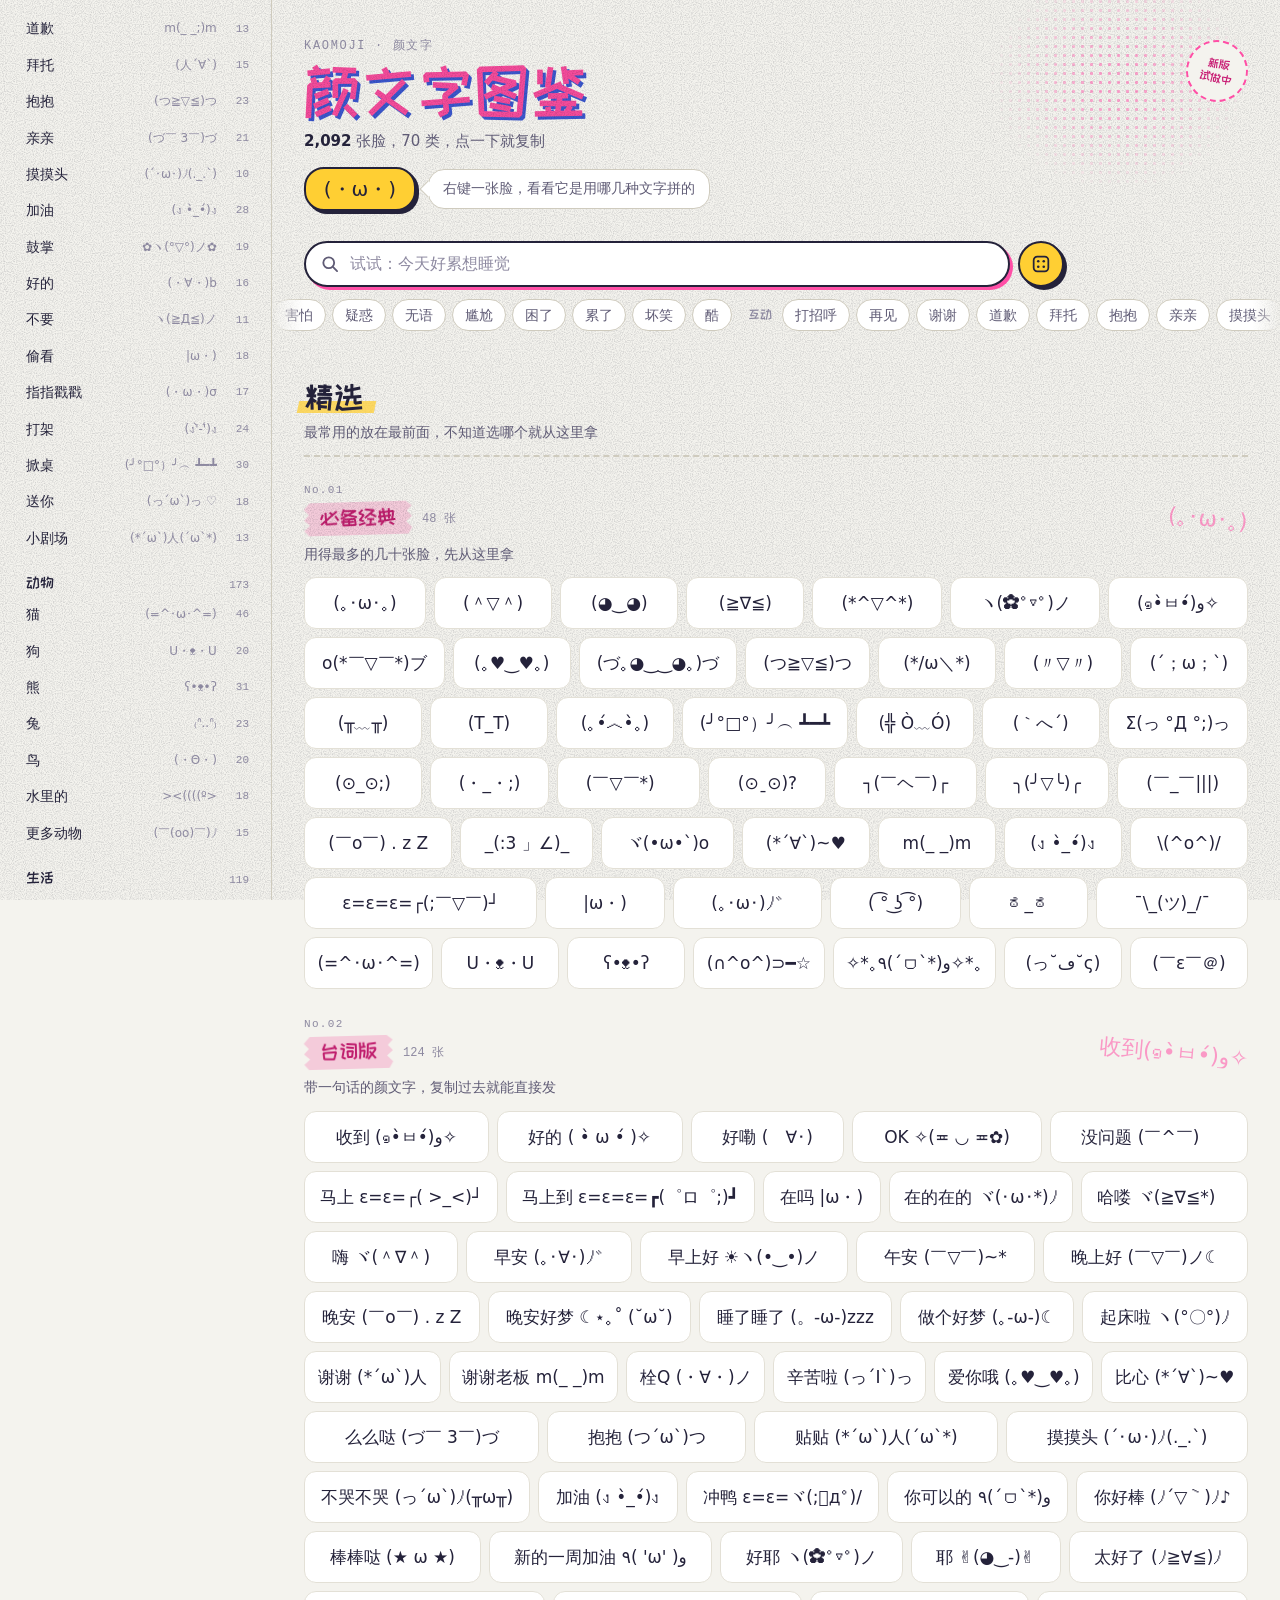
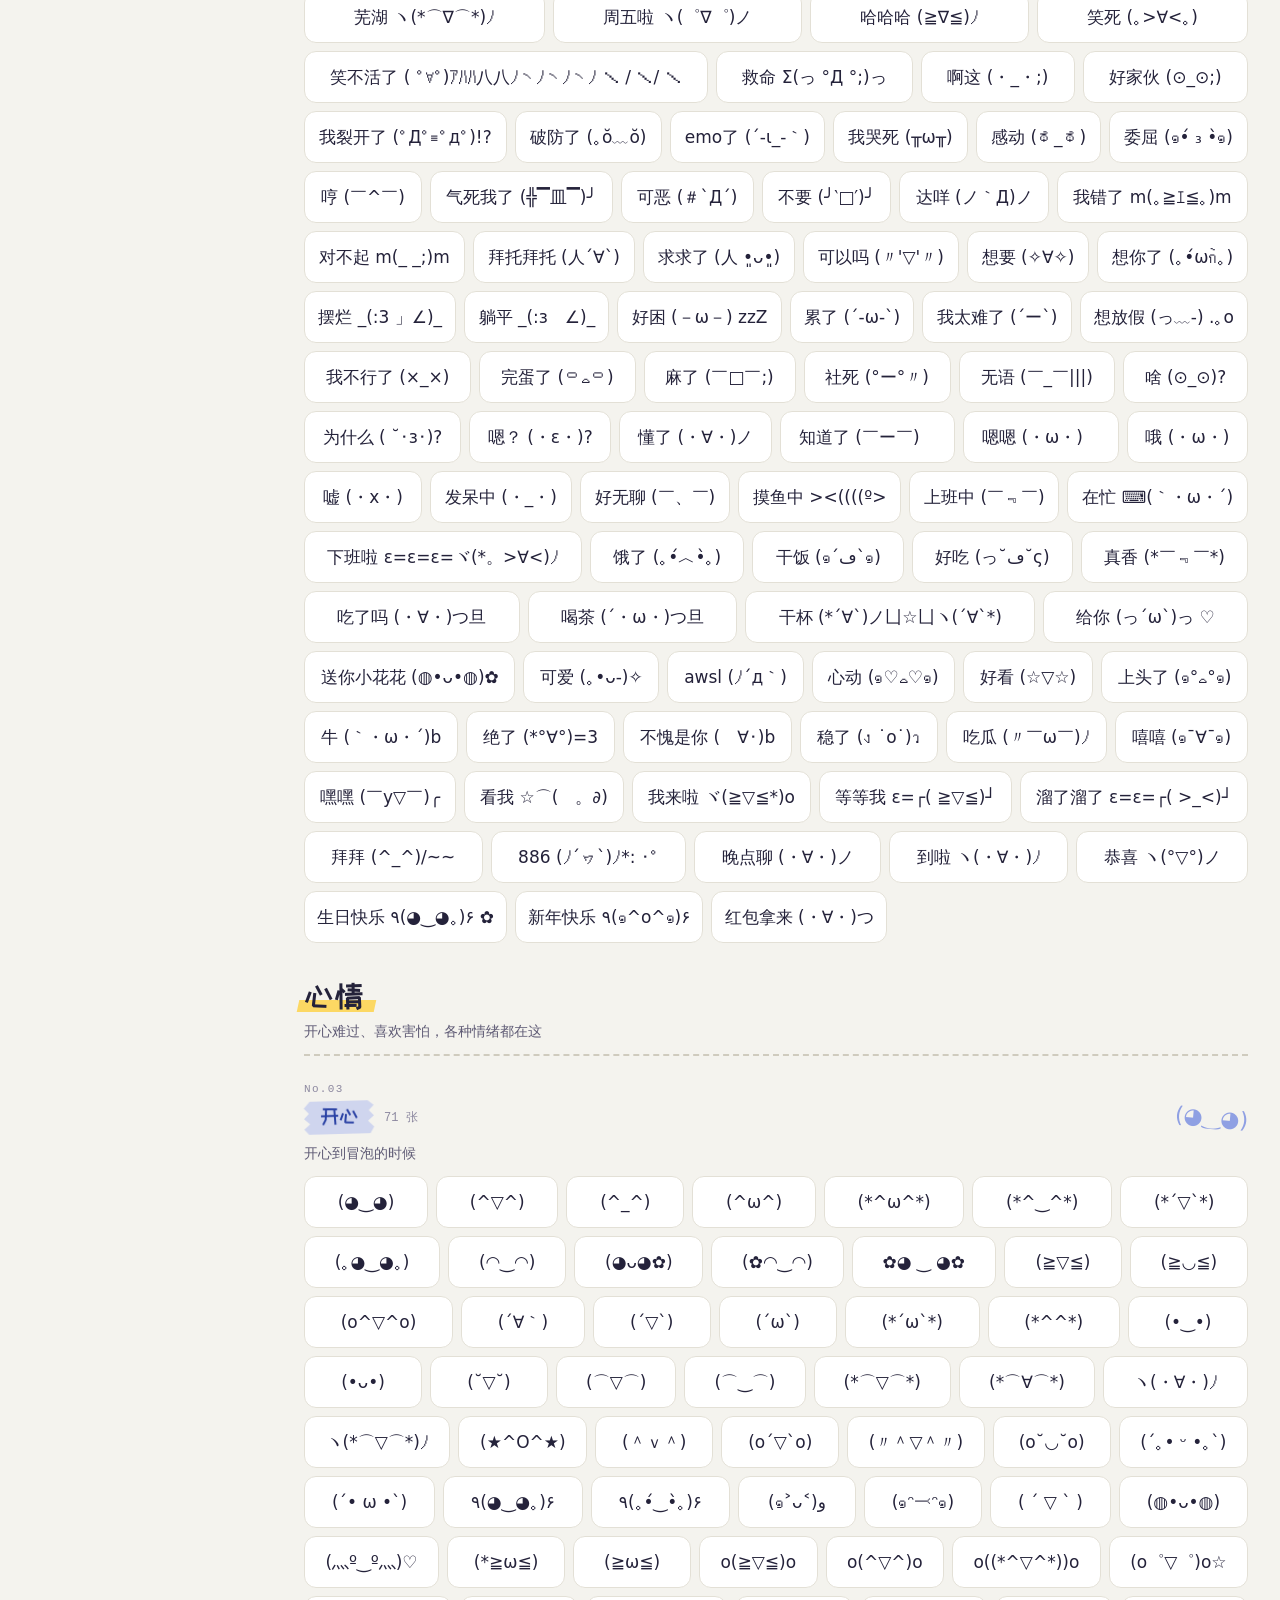
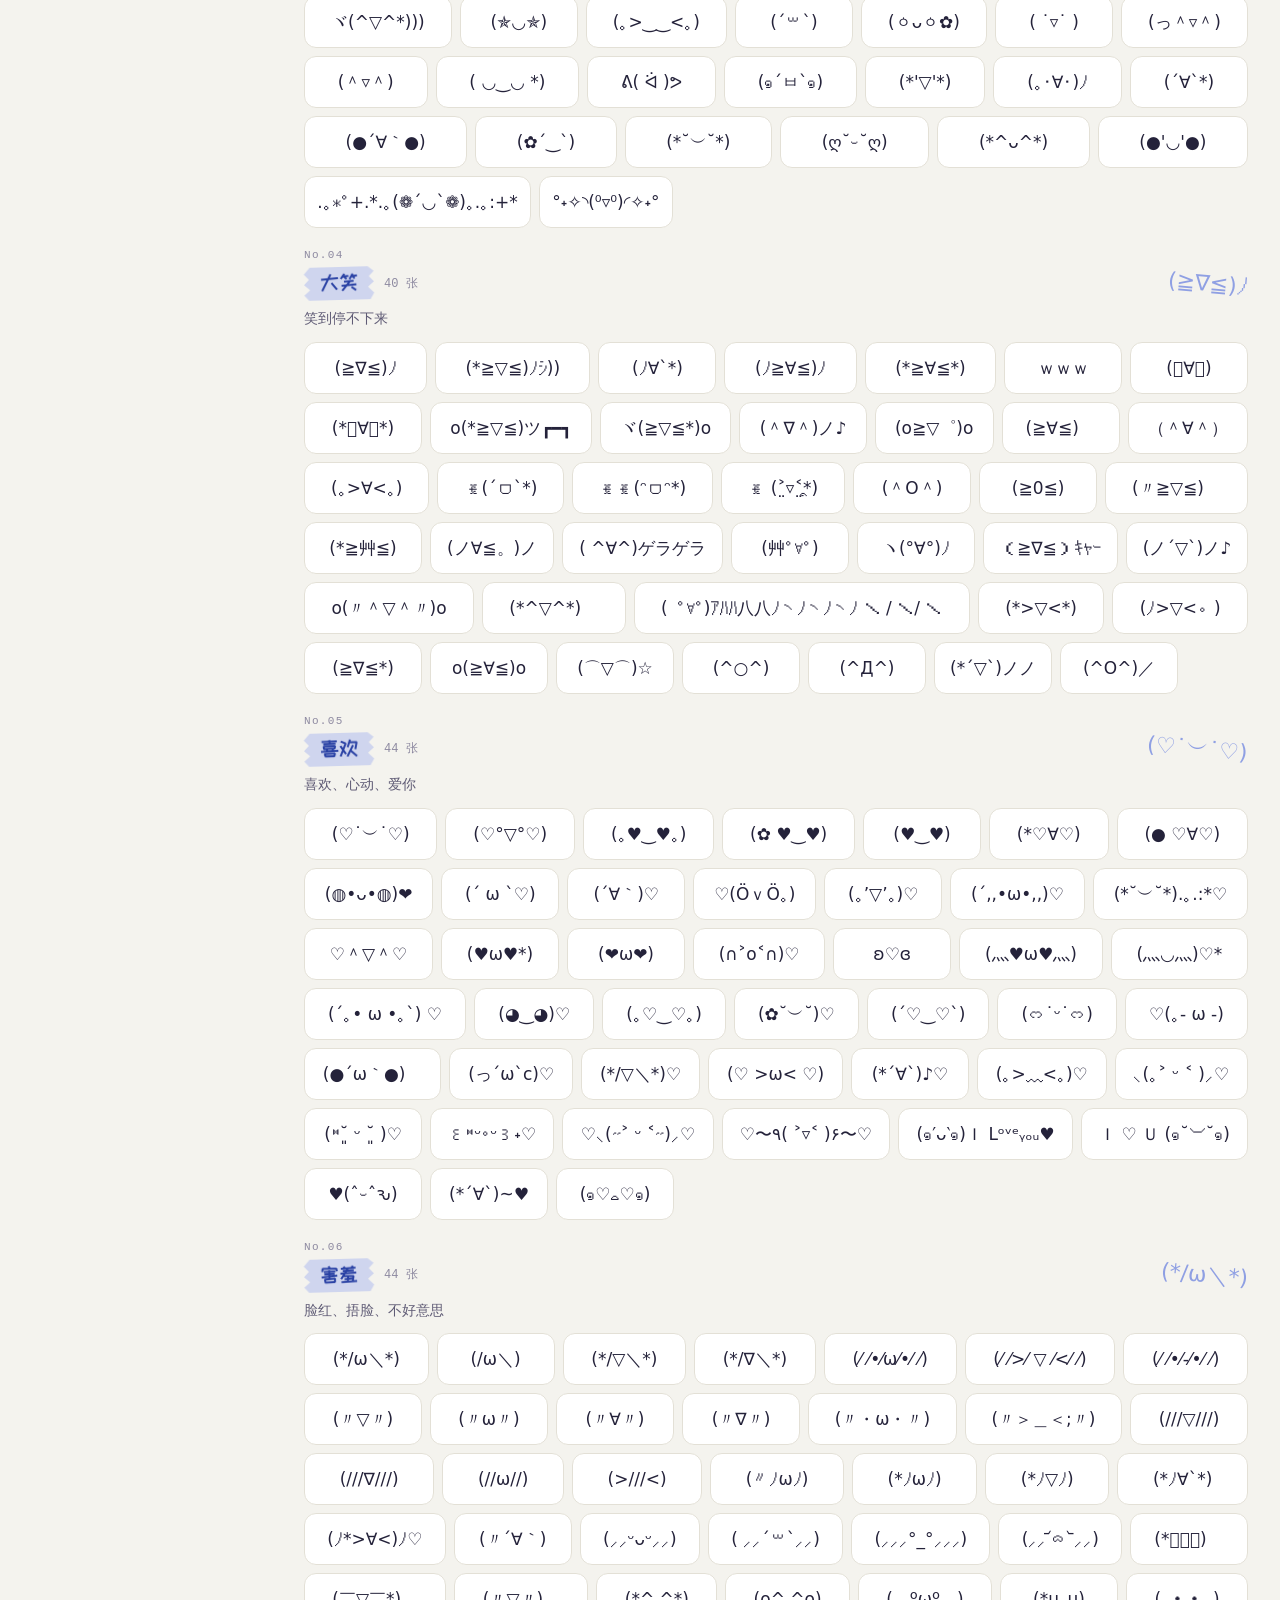
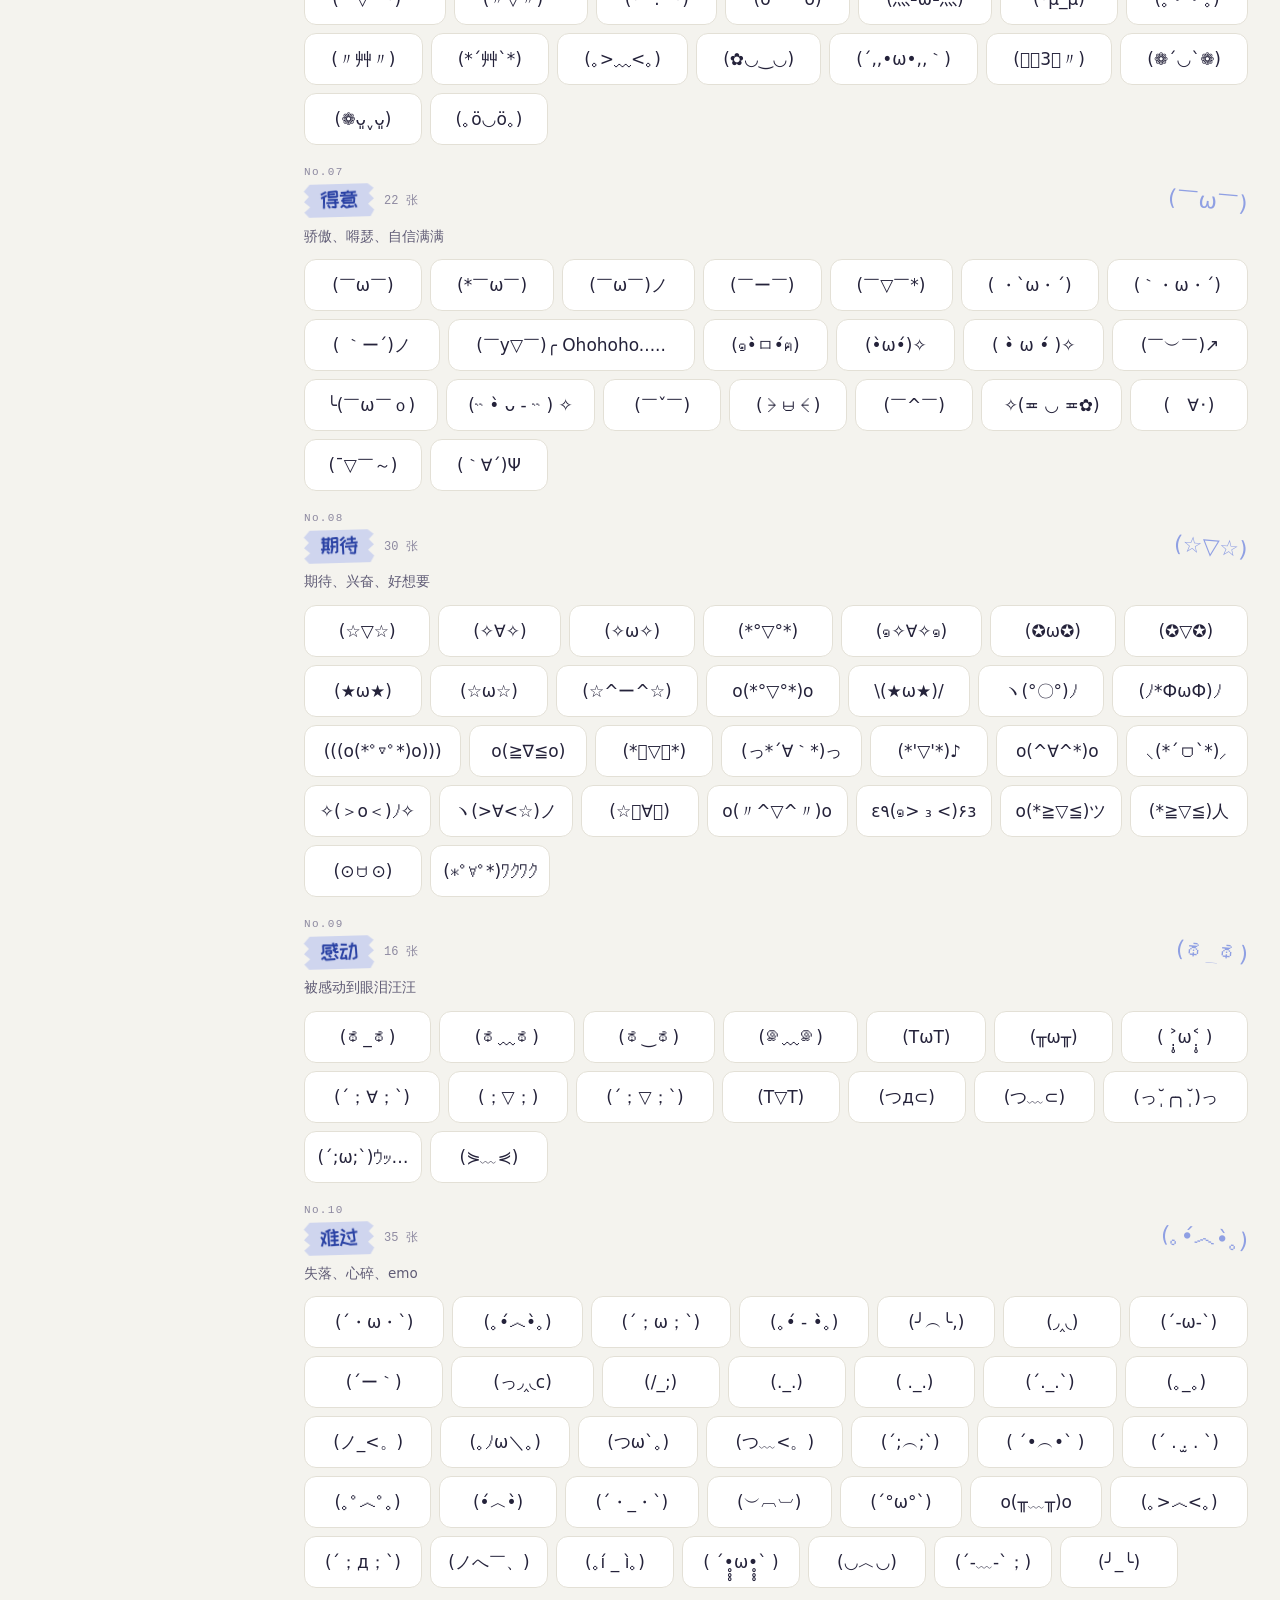
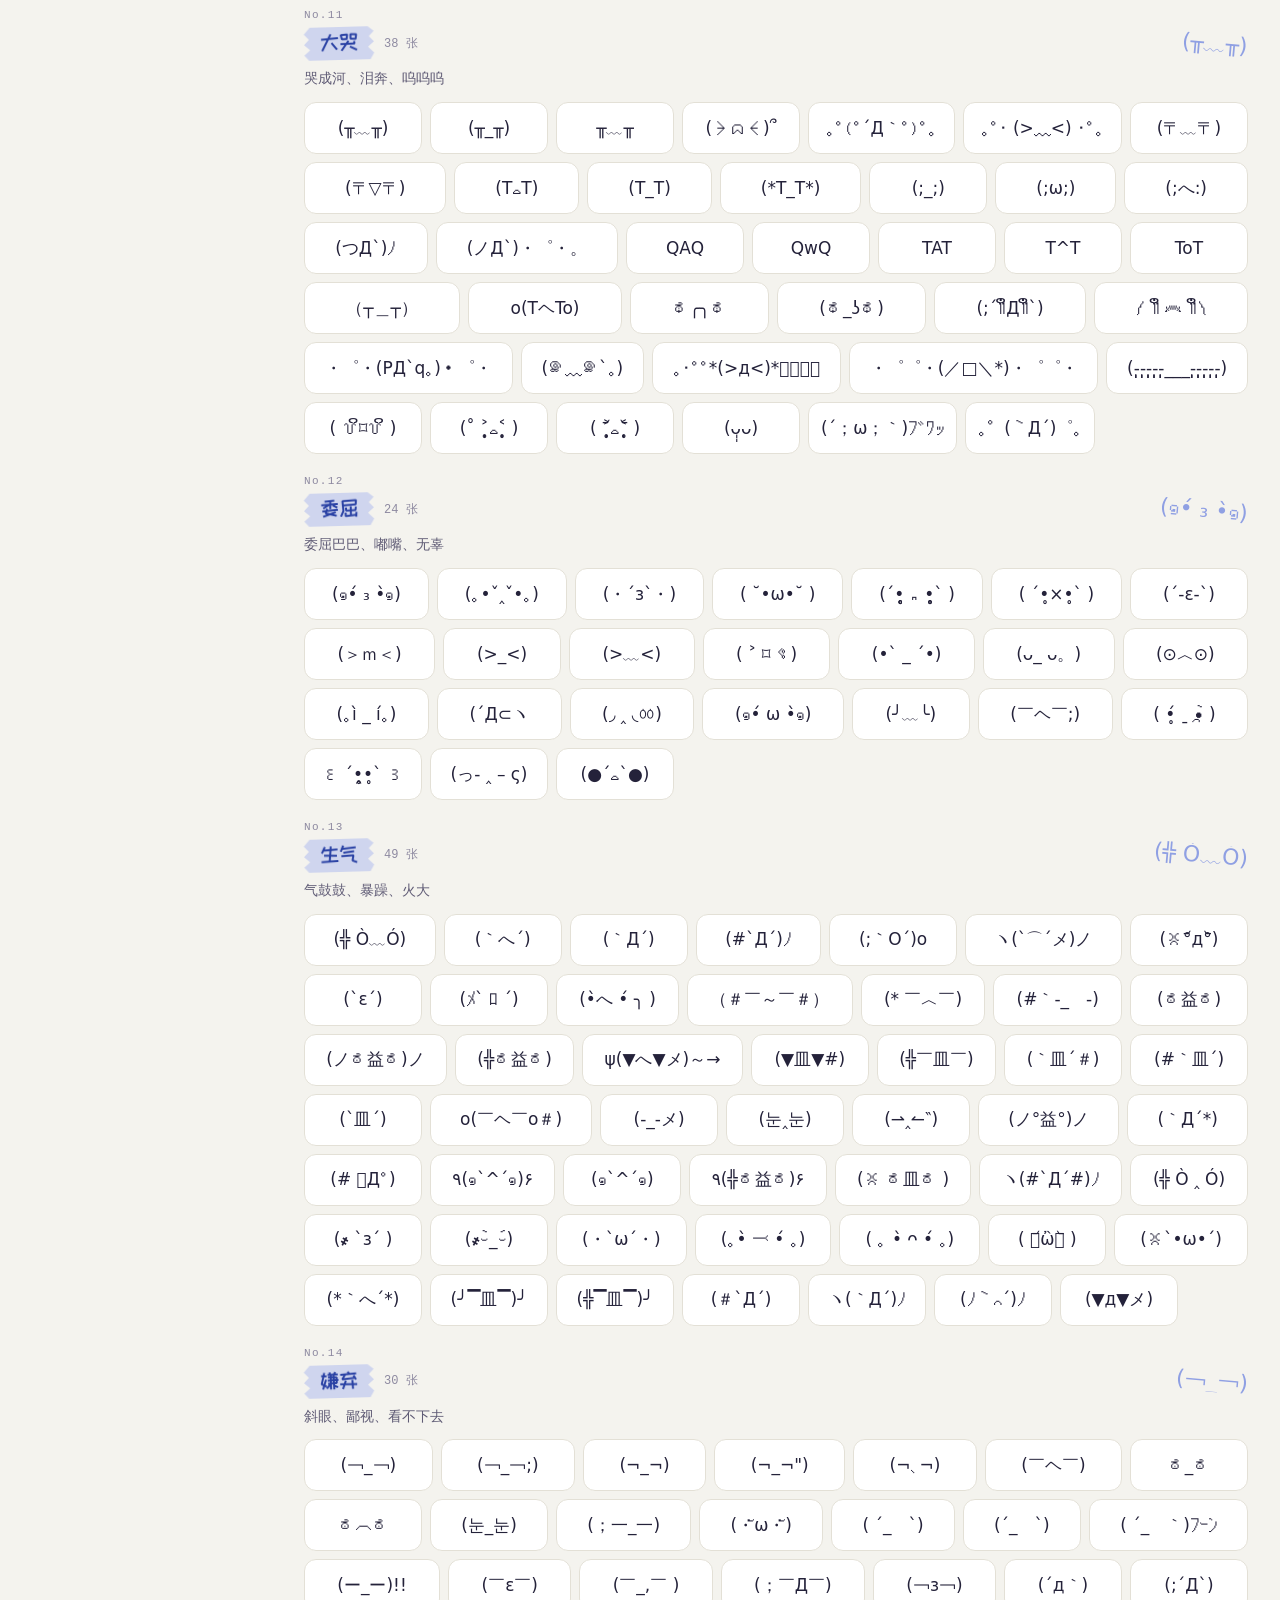
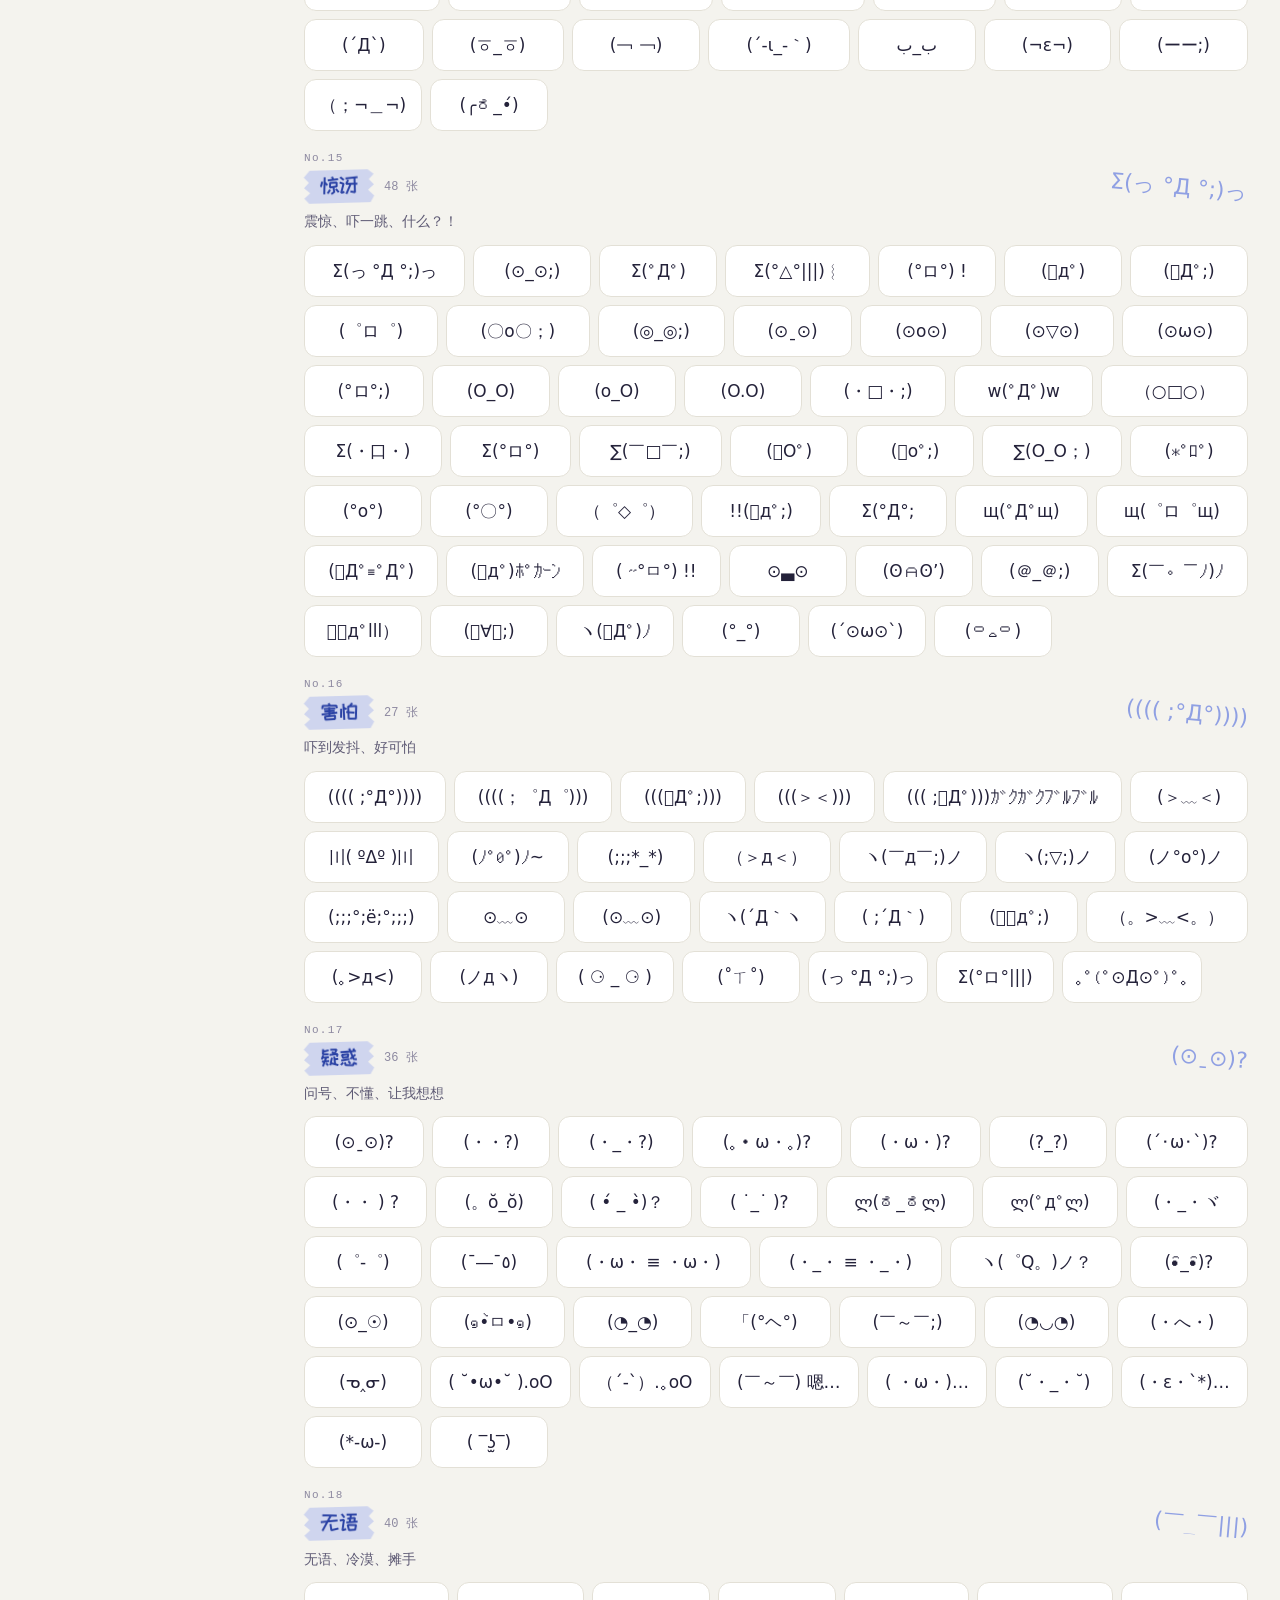
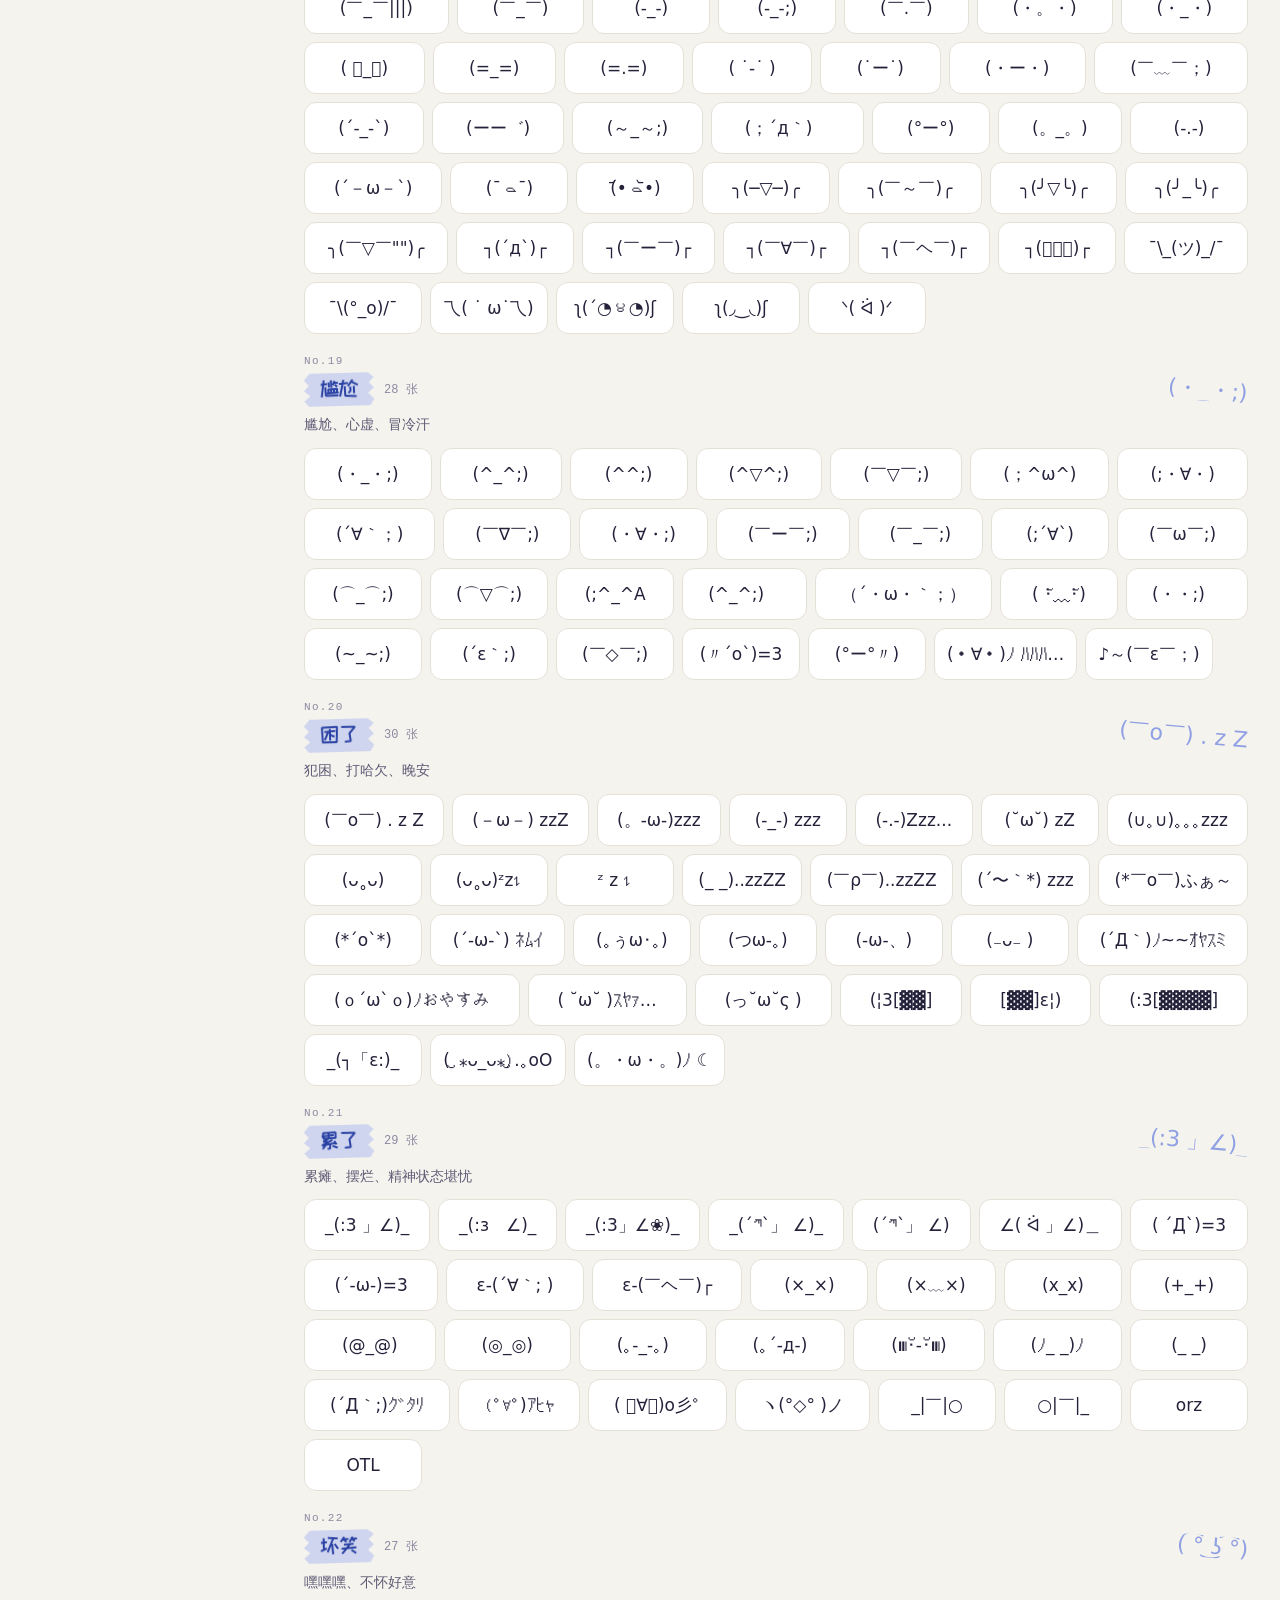
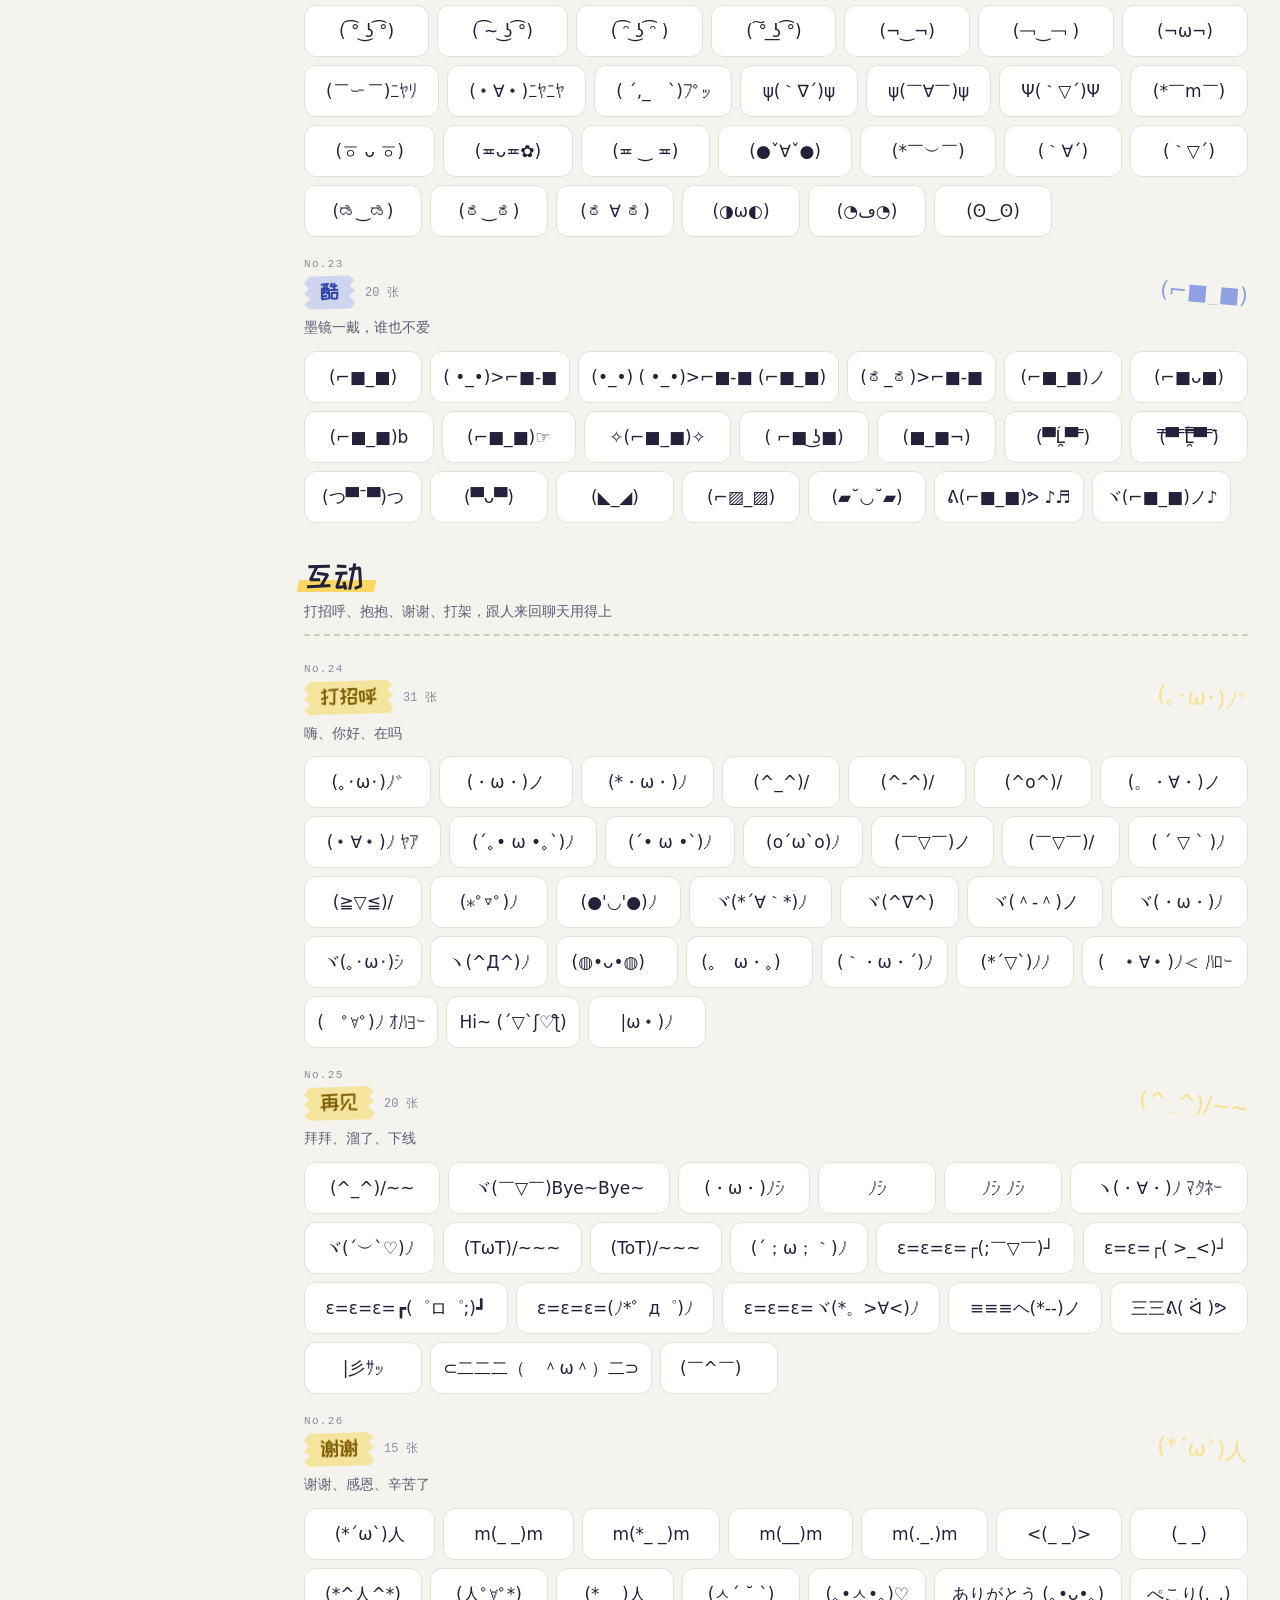
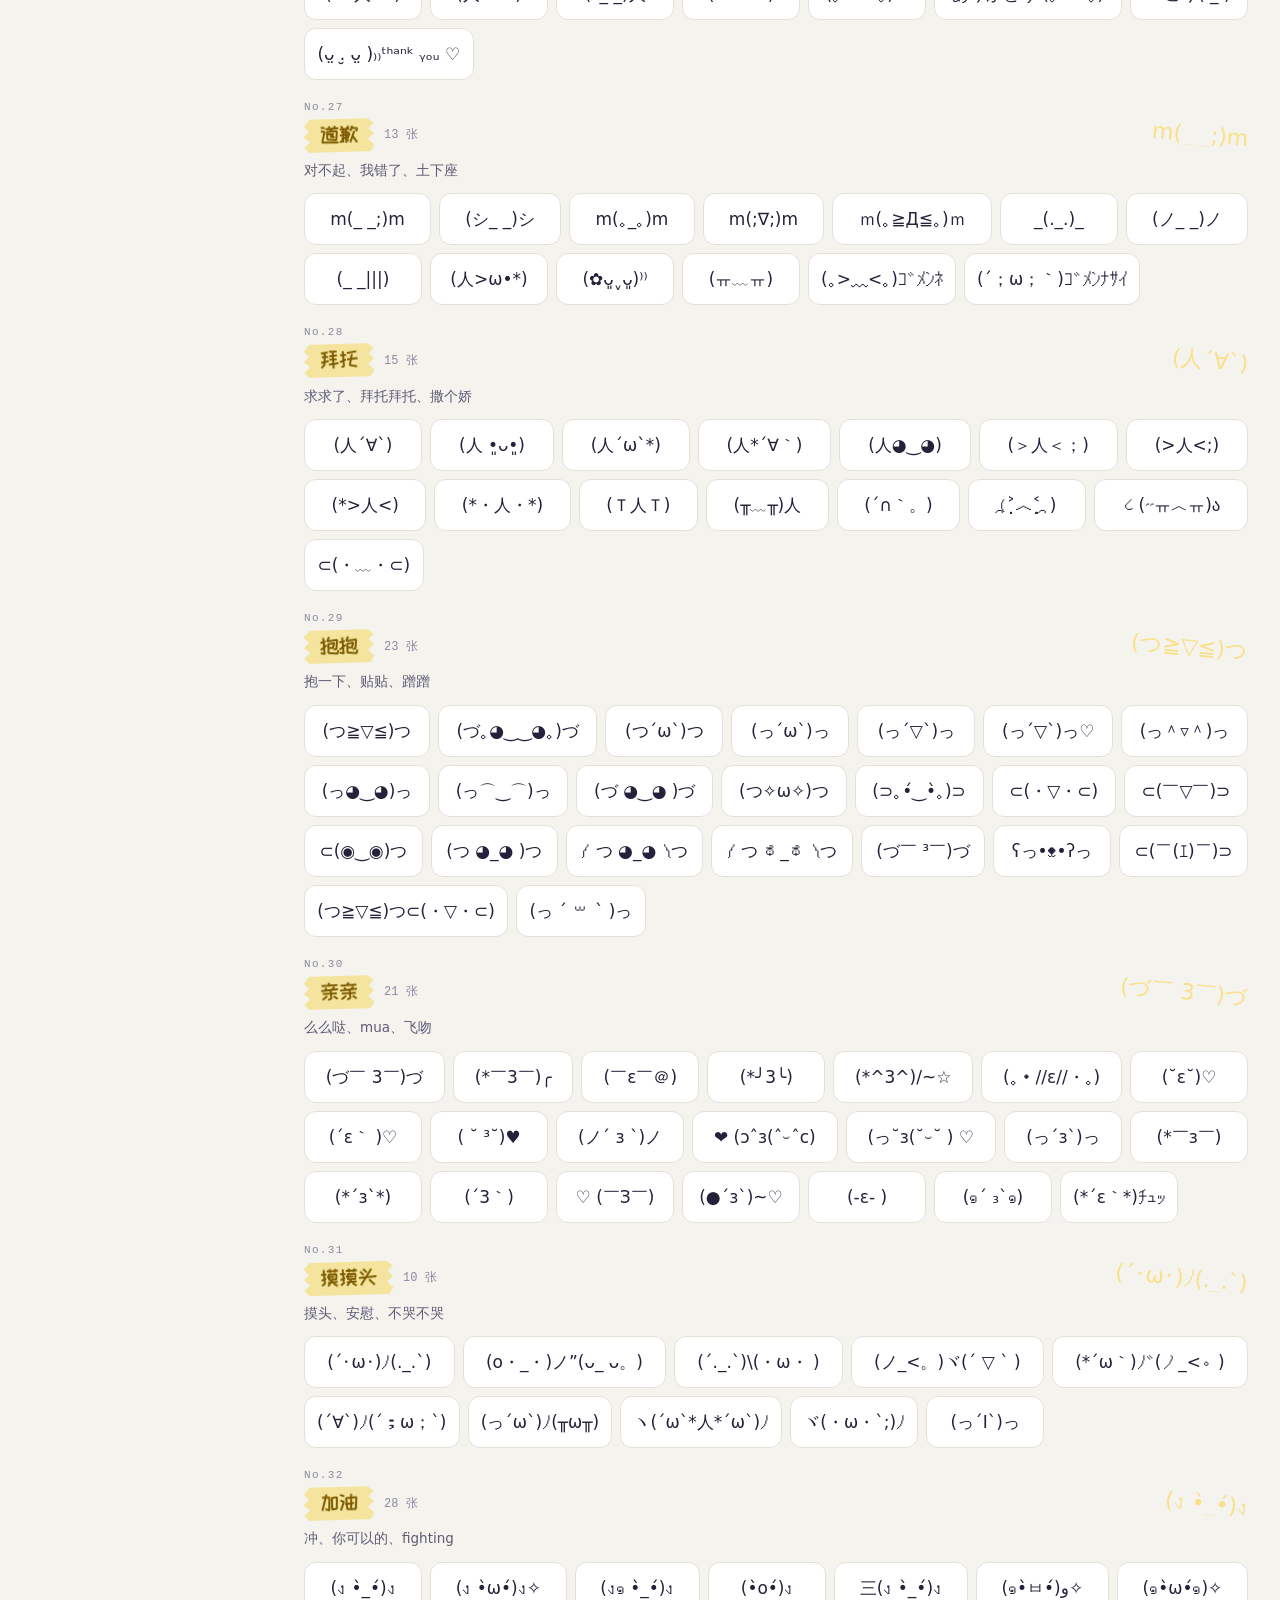
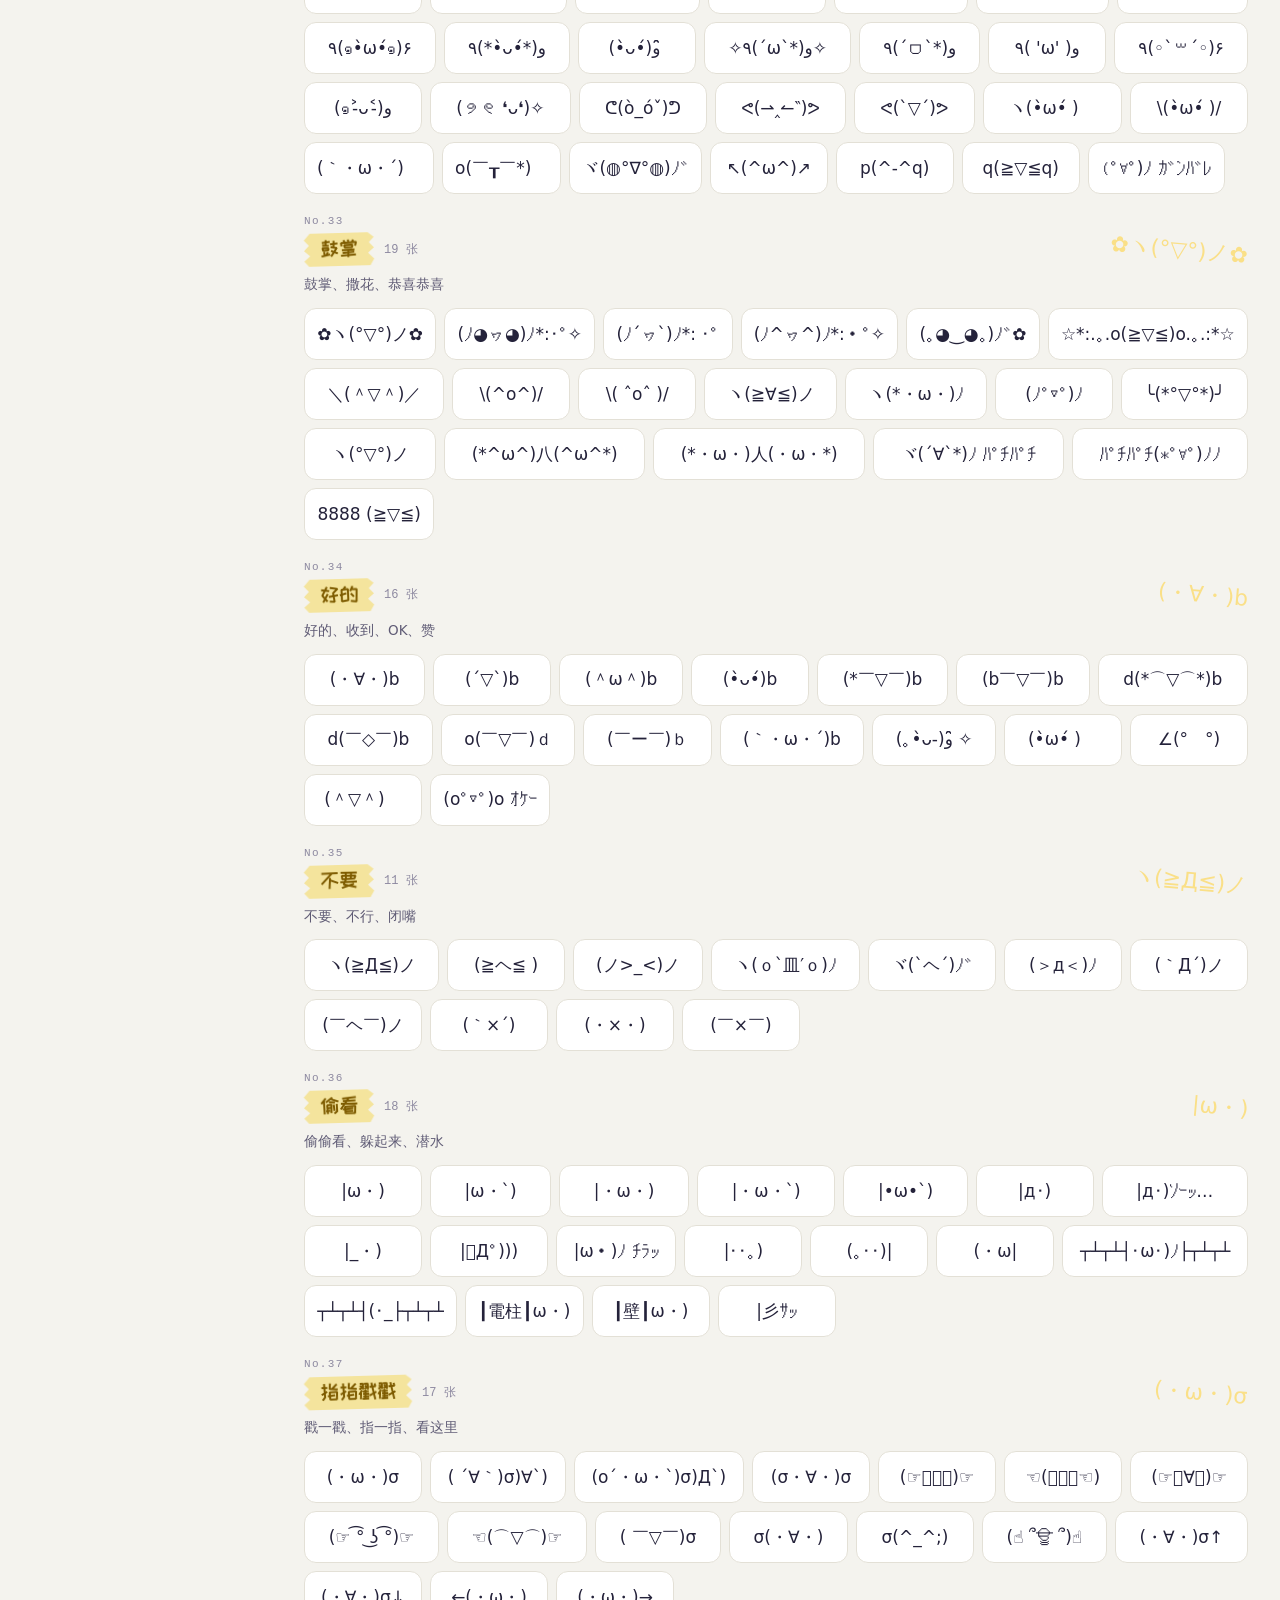
==== commit 9fc86969: "kaomoji2: 实验室加到九个工具，分三组 - 首页按「换个说法 / 搞点动静 / 捏一张，抽一张」分组，手机上卡片横排；没打开过的新工具贴「新」 - 花式文字：分组筛选（划线、圈和框、排版、打码" ====
--- a/kaomoji2/index.html
+++ b/kaomoji2/index.html
@@ -4,12 +4,12 @@
 <meta charset="utf-8">
 <meta name="viewport" content="width=device-width, initial-scale=1, viewport-fit=cover">
 <title>颜文字图鉴</title>
-<meta name="description" content="2092 个颜文字，70 类，点一下就复制。能搜网络用语，还有捏脸机、连发剧本、举牌喊话这些好玩的小工具。">
+<meta name="description" content="2092 个颜文字，70 类，点一下就复制。能搜网络用语，还有花式文字、暗号机、像素大字、捏脸机这些好玩的小工具。">
 <meta name="theme-color" content="#F4F3EE" media="(prefers-color-scheme: light)">
 <meta name="theme-color" content="#17161F" media="(prefers-color-scheme: dark)">
 <link rel="icon" href="data:image/svg+xml,%3Csvg xmlns='http://www.w3.org/2000/svg' viewBox='0 0 64 64'%3E%3Crect width='64' height='64' rx='18' fill='%23FF4FA6'/%3E%3Ctext x='32' y='42' font-size='26' text-anchor='middle' font-family='sans-serif' fill='%23fff'%3E%E3%83%BB%CF%89%E3%83%BB%3C/text%3E%3C/svg%3E">
 <style>
-@font-face{font-family:"KMJ Display";src:url([data-uri]) format("woff2");font-display:swap}
+@font-face{font-family:"KMJ Display";src:url([data-uri]) format("woff2");font-display:swap}
 /* 版式：一本用孔版（riso）印出来的颜文字图鉴。纸面 + 荧光粉、蓝两色油墨套印，
    分类像贴了一条和纸胶带，每张脸是一张标本卡，复制时盖一个章。 */
 :root {
@@ -599,7 +599,12 @@
 .confirm { display: inline-flex; gap: 6px; align-items: center; font-size: 13px; color: var(--ink-2); }
 
 /* ---------- 实验室 ---------- */
-.lab-grid { display: grid; grid-template-columns: repeat(auto-fill, minmax(min(100%, 290px), 1fr)); gap: 14px; margin-top: 16px; }
+.lab-sec { margin-top: 26px; }
+.lab-sec-h { display: flex; flex-wrap: wrap; align-items: baseline; gap: 2px 12px; margin-bottom: 12px; }
+.lab-sec-h h3 { margin: 0; font: 22px/1.2 var(--display); }
+.lab-sec-h p { margin: 0; font-size: 13.5px; color: var(--ink-3); }
+.lab-grid { display: grid; grid-template-columns: minmax(0, 1fr); gap: 12px; }
+@media (min-width: 720px) { .lab-grid { grid-template-columns: repeat(3, minmax(0, 1fr)); gap: 14px; } }
 .lab-card {
   display: grid; grid-template-rows: auto 1fr; overflow: hidden; text-decoration: none; color: inherit;
   border-radius: 20px; background: var(--card); border: 2px solid var(--ink); box-shadow: 4px 4px 0 var(--tint);
@@ -619,10 +624,34 @@
 .lab-prev small { font-size: 13px; }
 .lab-prev .mini { display: grid; gap: 5px; justify-items: end; }
 .lab-prev .mini .msg { animation: none; font-size: 13px; padding: 4px 10px; white-space: nowrap; }
-@media (max-width: 719px) { .lab-prev { height: 116px; } }
+.lab-prev .mini.left { justify-items: start; }
+.lab-prev .mini.left .msg { background: var(--card); border-color: var(--tint-ink); border-radius: 4px 14px 14px 14px; }
+.pv-fx { font-size: 18px; line-height: 1.4; }
+.pv-sign { font-size: 15px; line-height: 1.25; }
+.pv-code { font: 16px/1.6 var(--mono); }
+.pv-px { font: 7px/1.08 "PingFang SC", "Hiragino Sans GB", "Microsoft YaHei", "Noto Sans SC", "Noto Sans CJK SC", var(--kao); }
 .lab-txt { padding: 14px 16px 16px; display: grid; gap: 4px; align-content: start; }
 .lab-txt h3 { margin: 0; font: 22px/1.2 var(--display); }
 .lab-txt p { margin: 0; font-size: 13.5px; color: var(--ink-2); }
+.lab-new {
+  display: inline-block; vertical-align: 3px; margin-left: 8px; padding: 1px 8px; border-radius: 999px;
+  background: var(--pink); color: #fff; font: 12px/1.45 var(--display); font-style: normal; transform: rotate(-5deg);
+}
+/* 手机上卡片横过来：左边小预览，右边字，一屏能看到更多 */
+@media (max-width: 719px) {
+  .lab-card { grid-template-columns: 112px minmax(0, 1fr); grid-template-rows: none; }
+  .lab-prev { height: auto; min-height: 104px; padding: 8px; border-bottom: 0; border-right: 2px solid var(--ink); font-size: 16px; }
+  .lab-prev small { font-size: 11.5px; }
+  .lab-prev .mini { gap: 4px; }
+  .lab-prev .mini .msg { font-size: 11.5px; padding: 3px 8px; }
+  .pv-fx { font-size: 13px; }
+  .pv-sign { font-size: 11px; }
+  .pv-code { font-size: 12px; }
+  .pv-px { font-size: 6px; }
+  .lab-txt { align-content: center; padding: 12px 14px; }
+  .lab-txt h3 { font-size: 20px; }
+  .lab-txt p { font-size: 13px; }
+}
 .tool { padding-bottom: 20px; }
 .tool-h { display: flex; align-items: center; gap: 12px; padding: 22px 0 4px; }
 .tool-h h2 { margin: 0; font: 30px/1.15 var(--display); }
@@ -631,6 +660,16 @@
 .panel { border-radius: 20px; background: var(--card); border: 1.5px solid var(--line-strong); padding: 16px; }
 .row { display: flex; flex-wrap: wrap; gap: 8px; align-items: center; }
 .stack { display: grid; gap: 14px; }
+.lab-more { display: flex; flex-wrap: wrap; align-items: center; gap: 8px; margin-top: 36px; padding-top: 16px; border-top: 2px dashed var(--line-strong); }
+.lab-more-h { flex: 1 0 100%; font: 15px/1.3 var(--display); color: var(--ink-2); }
+.lab-more a {
+  display: inline-flex; align-items: center; gap: 8px; height: 42px; padding: 0 16px 0 6px; border-radius: 999px;
+  border: 1.5px solid var(--line-strong); background: var(--card); text-decoration: none; font: 15px/1 var(--display);
+  transition: border-color .15s, transform .15s var(--ease-pop);
+}
+.lab-more a:hover { border-color: var(--tint-ink, var(--ink)); transform: translateY(-1px); }
+.lab-more a i { width: 30px; height: 30px; border-radius: 50%; display: grid; place-items: center; font: 15px/1 var(--display); font-style: normal; background: var(--tint-bg); color: var(--tint-ink); }
+.lab-more a.all { padding-left: 16px; border-style: dashed; color: var(--ink-2); }
 
 /* 捏脸机 */
 .fb-stage {
@@ -691,7 +730,7 @@
 .step.next { border-color: var(--orange-ink); }
 .step-t { font: 15px/1.35 var(--kao); white-space: pre-wrap; word-break: break-word; min-width: 0; }
 
-/* 举牌 / 花式文字：输出卡片 */
+/* 举牌喊话：输出卡片 */
 .outs { display: grid; gap: 10px; }
 .out {
   display: grid; grid-template-columns: minmax(0, 1fr) auto; gap: 10px; align-items: center; padding: 12px 12px 12px 16px;
@@ -773,6 +812,171 @@
 .ten { display: grid; grid-template-columns: repeat(auto-fill, minmax(150px, 1fr)); gap: 8px; width: 100%; }
 .ten .k { flex-direction: column; gap: 6px; min-height: 84px; animation: pop .4s var(--ease-pop) both; }
 .ten .k .rar { font-size: 11px; padding: 1px 8px; border-width: 1.5px; }
+
+/* 花式文字 */
+.fx-head {
+  position: sticky; top: var(--bar-top); z-index: 30; display: grid; gap: 10px;
+  margin-inline: calc(var(--gutter) * -1); padding: 10px var(--gutter);
+  background: var(--paper) var(--grain-img) 0 0 / 180px 180px fixed; border-bottom: 1.5px solid var(--line);
+}
+.fx-tabs { display: flex; gap: 6px; overflow-x: auto; scrollbar-width: none; margin-inline: calc(var(--gutter) * -1); padding: 0 var(--gutter) 2px; }
+.fx-tabs::-webkit-scrollbar { display: none; }
+.fx-tab {
+  flex: 0 0 auto; height: 34px; padding: 0 15px; border-radius: 999px; border: 1.5px solid var(--line-strong);
+  background: var(--card); font: 14px/1 var(--display); color: var(--ink-2); transition: background .15s, color .15s;
+}
+.fx-tab[aria-pressed="true"] { background: var(--ink); border-color: var(--ink); color: var(--paper); }
+.fx-quick { margin-top: 12px; }
+.fx-sec { padding-top: 22px; }
+.fx-sec-h { display: flex; flex-wrap: wrap; align-items: center; gap: 8px 10px; margin-bottom: 6px; }
+.fx-sec-h h3 { margin: 0 auto 0 0; font: 21px/1.2 var(--display); }
+.fx-note { margin: 0 0 10px; font-size: 12.5px; color: var(--ink-3); max-width: 62ch; }
+.fx-grid { display: grid; grid-template-columns: repeat(2, minmax(0, 1fr)); gap: 8px; }
+@media (min-width: 720px) { .fx-grid { grid-template-columns: repeat(auto-fill, minmax(200px, 1fr)); } }
+.fx-card {
+  display: grid; gap: 3px; align-content: start; min-width: 0; padding: 9px 14px 11px; text-align: left;
+  border-radius: 16px; border: 1.5px solid var(--line-strong); background: var(--card);
+  transition: transform .15s var(--ease-pop), border-color .15s, box-shadow .15s;
+}
+.fx-card:hover { border-color: var(--ink); box-shadow: 3px 3px 0 var(--blue); transform: translate(-1px, -1px); }
+.fx-card:active { transform: scale(.98); }
+.fx-card.pop, .tone-bubble.pop { animation: pop .38s var(--ease-pop); }
+.fx-l { font-size: 12px; line-height: 1.3; color: var(--ink-3); }
+.fx-t {
+  font: 19px/1.5 "PingFang SC", "Hiragino Sans GB", "Microsoft YaHei", "Noto Sans SC", "Noto Sans CJK SC", var(--kao);
+  color: var(--ink); white-space: pre-wrap; overflow-wrap: anywhere;
+}
+.fx-card.off { grid-column: 1 / -1; border-style: dashed; background: none; }
+.fx-card.off .fx-t { font: 13px/1.6 var(--body); color: var(--ink-2); }
+.fx-sec.shaking .fx-card { animation: shake .45s; }
+/* 浏览器画不出组合符号时的模拟预览 */
+.fx-card.fake { border-style: dashed; }
+.fx-sim { margin: 8px 0 0; font-size: 12px; color: var(--orange-ink); max-width: 62ch; }
+.fk-strike { text-decoration: line-through 2px; }
+.fk-under { text-decoration: underline 1.5px; text-underline-offset: 4px; }
+.fk-double { text-decoration: underline double; text-underline-offset: 3px; }
+.fk-wave { text-decoration: underline wavy 1.5px; text-underline-offset: 4px; }
+.fk-over { text-decoration: overline 1.5px; }
+.fk-dot { -webkit-text-emphasis: filled dot; text-emphasis: filled dot; -webkit-text-emphasis-position: under; text-emphasis-position: under right; }
+.fk-slash { background: linear-gradient(to bottom right, transparent calc(50% - 1px), currentColor calc(50% - 1px), currentColor calc(50% + 1px), transparent calc(50% + 1px)); }
+.fk-ring, .fk-box, .fk-ban {
+  display: inline-block; min-width: 1.4em; height: 1.4em; margin: 0 .06em; border: 1.5px solid currentColor;
+  font-size: .78em; line-height: 1.32em; text-align: center; vertical-align: .08em;
+}
+.fk-ring, .fk-ban { border-radius: 50%; }
+.fk-box { border-radius: 2px; }
+.fk-ban { background: linear-gradient(to top right, transparent calc(50% - .75px), currentColor calc(50% - .75px), currentColor calc(50% + .75px), transparent calc(50% + .75px)); }
+.fk-zboth { text-shadow: 0 -.2em 0 var(--pink), 0 .2em 0 var(--blue); }
+.fk-zup { text-shadow: 0 -.16em 0 var(--pink), 0 -.32em 0 var(--violet); }
+.fk-zdown { text-shadow: 0 .16em 0 var(--blue), 0 .32em 0 var(--mint); }
+.fk-zmid { text-decoration: line-through wavy 1.5px; filter: blur(.4px); }
+.fx-empty { margin: 0; padding: 14px; border-radius: 14px; border: 1.5px dashed var(--line-strong); color: var(--ink-3); font-size: 13.5px; text-align: center; }
+.fx-hint { margin-left: auto; font-size: 12.5px; color: var(--ink-3); }
+@media (max-width: 719px) { .fx-t { font-size: 17px; } }
+.mask-keys { display: flex; flex-wrap: wrap; gap: 6px; margin-bottom: 12px; }
+.mask-key {
+  min-width: 40px; height: 40px; padding: 0 9px; border-radius: 10px; border: 2px solid var(--ink); background: var(--card);
+  font: 18px/1 var(--kao); transition: background .15s, color .15s, transform .2s var(--ease-pop);
+}
+.mask-key.on { background: var(--ink); color: var(--paper); transform: rotate(-4deg); }
+.mask-gap { width: 10px; }
+.en-in { display: grid; gap: 6px; margin-bottom: 12px; font-size: 13px; color: var(--ink-2); max-width: 420px; }
+
+/* 换个语气：像一个群聊，五个人用自己的腔调把你那句话说一遍 */
+.tone-chat {
+  display: grid; gap: 16px; padding: 18px 14px; border-radius: 24px; background: var(--paper-2);
+  border: 2px solid var(--ink); box-shadow: 4px 4px 0 var(--ink);
+}
+.tone-row { display: grid; grid-template-columns: 42px minmax(0, 1fr); gap: 10px; align-items: start; }
+.tone-seal {
+  width: 42px; height: 42px; border-radius: 13px; display: grid; place-items: center; transform: rotate(-4deg);
+  background: var(--tint-bg); color: var(--tint-ink); border: 2px solid var(--ink); font: 21px/1 var(--display);
+}
+.tone-name { margin: 0 0 4px 2px; font: 13.5px/1.3 var(--display); color: var(--ink); }
+.tone-name small { margin-left: 8px; font: 12px var(--body); color: var(--ink-3); }
+.tone-line { display: flex; align-items: flex-end; gap: 6px; }
+.tone-bubble {
+  min-width: 0; padding: 9px 14px; text-align: left; border-radius: 4px 18px 18px 18px; background: var(--card);
+  border: 1.5px solid var(--tint-ink); box-shadow: 2px 2px 0 var(--tint); font: 16px/1.5 var(--kao); color: var(--ink);
+  white-space: pre-wrap; overflow-wrap: anywhere;
+}
+.tone-bubble:hover { box-shadow: 3px 3px 0 var(--tint); }
+.tone-bubble .nw { white-space: nowrap; }
+.tone-re { flex: 0 0 auto; width: 34px; height: 34px; padding: 0; border-radius: 50%; border: 1.5px solid var(--line-strong); background: var(--card); display: grid; place-items: center; }
+.tone-re svg { width: 17px; height: 17px; fill: none; stroke: var(--ink-2); stroke-width: 2.2; stroke-linecap: round; stroke-linejoin: round; }
+.tone-re:hover { border-color: var(--ink); }
+.tone-re.spin svg { animation: spin .5s var(--ease-out); }
+
+/* 暗号机 */
+.code-modes { display: grid; grid-template-columns: repeat(3, minmax(0, 1fr)); gap: 8px; margin-bottom: 14px; }
+.code-mode {
+  display: grid; justify-items: center; gap: 2px; padding: 10px 4px 9px; border-radius: 16px;
+  border: 1.5px solid var(--line-strong); background: var(--card); transition: box-shadow .15s, transform .15s var(--ease-pop);
+}
+.code-mode b { font: 20px/1.3 var(--kao); font-weight: 400; letter-spacing: .04em; color: var(--violet-ink); }
+.code-mode span { font: 15px/1.2 var(--display); }
+.code-mode[aria-pressed="true"] { background: var(--violet-bg); border: 2px solid var(--ink); box-shadow: 3px 3px 0 var(--violet); }
+.code-mode.ping { animation: pop .45s var(--ease-pop); }
+.code-field { gap: 6px; }
+.code-lbl { display: flex; flex-wrap: wrap; align-items: baseline; gap: 2px 10px; }
+.code-lbl b { font: 15px/1.3 var(--display); font-weight: 400; }
+.code-lbl small { font-size: 12.5px; color: var(--ink-3); }
+.code-res {
+  display: grid; gap: 12px; margin-top: 14px; padding: 16px; border-radius: 20px;
+  background: var(--card); border: 2px solid var(--ink); box-shadow: 4px 4px 0 var(--violet);
+}
+.code-res.open { box-shadow: 4px 4px 0 var(--orange); }
+.code-res.blank-res { border-style: dashed; border-width: 1.5px; border-color: var(--line-strong); box-shadow: none; background: none; color: var(--ink-3); text-align: center; }
+.code-res.blank-res p { margin: 0; }
+.code-res-h { display: flex; flex-wrap: wrap; align-items: center; gap: 6px 10px; font: 16px/1.3 var(--display); }
+.code-res-h small { font: 12.5px var(--body); color: var(--ink-3); }
+.code-res-h .seg { margin-left: auto; }
+.code-big {
+  position: relative; max-height: 42vh; overflow-y: auto; font: 20px/1.75 var(--body); letter-spacing: .05em;
+  overflow-wrap: anywhere; scrollbar-width: thin;
+}
+.code-big.di { font-size: 17px; letter-spacing: 0; }
+.code-big.braille { font: 26px/1.5 var(--kao); letter-spacing: .06em; }
+.mk { border-radius: 5px; padding: 0 1px; transition: background .06s, color .06s; }
+.mk.on { background: var(--yellow); color: #24223A; }
+.mk-w { color: var(--ink-3); }
+.lamp { width: 24px; height: 24px; margin-left: 4px; border-radius: 50%; border: 2px solid var(--ink); background: var(--paper-2); }
+.lamp.on { background: var(--yellow); box-shadow: 0 0 0 4px rgba(255, 207, 51, .35), 0 0 16px 2px var(--yellow); }
+#mkPlay.on { background: var(--ink); color: var(--paper); }
+.code-plain { font: 24px/1.5 var(--kao); white-space: pre-wrap; overflow-wrap: anywhere; }
+.code-plain.develop { animation: develop 1.5s var(--ease-out); }
+@keyframes develop {
+  0% { opacity: 0; filter: blur(9px); color: var(--orange); letter-spacing: .3em; }
+  55% { opacity: .85; filter: blur(2px); color: var(--orange-ink); }
+  100% { opacity: 1; filter: none; letter-spacing: normal; }
+}
+.code-sub { margin: -4px 0 0; font-size: 13px; color: var(--ink-2); }
+.ink-view { font: 20px/1.5 var(--kao); overflow-wrap: anywhere; }
+.ink-dot { display: inline-block; margin: 0 1px; font-size: .7em; vertical-align: .45em; color: var(--violet); animation: twinkle 1.8s ease-in-out infinite; }
+@keyframes twinkle { 50% { opacity: .25; transform: scale(.7) rotate(40deg); } }
+.code-note { margin-top: 14px; }
+
+/* 像素大字 */
+.px-ctl { display: grid; gap: 10px; }
+.px-opt { display: flex; flex-wrap: wrap; align-items: center; gap: 6px 12px; }
+.px-opt > span { width: 2.6em; font: 15px/1.2 var(--display); }
+.px-stage {
+  display: grid; justify-items: end; margin-top: 14px; padding: 18px 14px; border-radius: 24px; overflow: hidden;
+  background: var(--paper-2); border: 2px solid var(--ink); box-shadow: 4px 4px 0 var(--ink);
+}
+.px-bubble { max-width: 100%; padding: 12px 14px; border-radius: 18px 18px 4px 18px; background: var(--mint-bg); border: 1.5px solid var(--mint); overflow: hidden; }
+.px-art {
+  margin: 0; font-family: "PingFang SC", "Hiragino Sans GB", "Microsoft YaHei", "Noto Sans SC", "Noto Sans CJK SC", var(--kao);
+  font-size: 12px; line-height: 1.1; white-space: pre; color: var(--ink);
+}
+.px-art.s-dot { line-height: 1.05; }
+.px-art.s-heart { line-height: 1.15; }
+.px-bar { display: flex; flex-wrap: wrap; align-items: center; justify-content: center; gap: 8px 14px; margin: 14px 0 6px; }
+.px-fit { font-size: 13px; color: var(--mint-ink); }
+.px-fit::before { content: "✓ "; }
+.px-fit.warn { color: var(--orange-ink); }
+.px-fit.warn::before { content: "! "; }
+.px-fit:empty::before { content: none; }
 
 /* ---------- 页脚 ---------- */
 .foot { margin-top: 56px; padding-top: 18px; border-top: 2px dashed var(--line-strong); color: var(--ink-3); font-size: 13px; display: grid; gap: 6px; max-width: 72ch; }
@@ -4614,11 +4818,12 @@
     if (k.dataset.i != null) return items[+k.dataset.i].t;
     return k.dataset.t || k.textContent;
   }
-  function copyFrom(text, k, silent) {
+  /* opt.norec：实验室里做出来的句子、电码不记进「最近用过」；opt.face：提示条里显示的字 */
+  function copyFrom(text, k, silent, opt) {
     copyText(text);
-    recordUse(text);
+    if (!(opt && opt.norec)) recordUse(text);
     if (k) stampAt(k);
-    if (!silent) toast("已复制", text);
+    if (!silent) toast("已复制", opt && opt.face ? opt.face : text);
     var it = byText.get(text);
     setMood(it ? moodForTags(it.tags) || "happy" : "happy", 1300);
     haptic(8);
@@ -4668,7 +4873,11 @@
   });
   document.addEventListener("click", function (e) {
     var cp = e.target.closest("[data-copy]");
-    if (cp) { e.preventDefault(); copyFrom(cp.getAttribute("data-copy"), cp); return; }
+    if (cp) {
+      e.preventDefault();
+      copyFrom(cp.getAttribute("data-copy"), cp, false, { norec: cp.hasAttribute("data-norec"), face: cp.getAttribute("data-face") });
+      return;
+    }
     var k = e.target.closest(".k");
     if (!k) return;
     if (suppress) { suppress = false; e.preventDefault(); return; }
@@ -5465,17 +5674,25 @@
 })();
 
 ;
-/* 颜文字图鉴 · 实验室：捏脸机、连发剧本、举牌喊话、花式文字、颜文字签、扭蛋机 */
+/* 颜文字图鉴 · 实验室：九个小工具，分三组。
+   换个说法：花式文字、换个语气、暗号机
+   搞点动静：举牌喊话、像素大字、连发剧本
+   捏一张，抽一张：捏脸机、扭蛋机、颜文字签 */
 (function (K) {
   "use strict";
   if (!K) return;
   var $ = K.$, $$ = K.$$, esc = K.esc, U = K.U;
-  var timers = [];
+  var timers = [], cleanups = [];
   function later(fn, ms) { var t = setTimeout(fn, ms); timers.push(t); return t; }
   function every(fn, ms) { var t = setInterval(fn, ms); timers.push(t); return t; }
-  function stopAll() { timers.forEach(function (t) { clearTimeout(t); clearInterval(t); }); timers = []; }
+  function stopAll() {
+    timers.forEach(function (t) { clearTimeout(t); clearInterval(t); });
+    timers = [];
+    cleanups.splice(0).forEach(function (fn) { try { fn(); } catch (e) {} });
+  }
   var rnd = function (n) { return Math.floor(Math.random() * n); };
   var pickOne = function (a) { return a[rnd(a.length)]; };
+  var pickBy = function (a, r) { return a[Math.floor(r() * a.length)]; };
   function seeded(seed) {
     var a = seed >>> 0;
     return function () {
@@ -5489,15 +5706,37 @@
   var copyBtn = function (text, label) {
     return '<button class="btn sm" type="button" data-copy="' + esc(text) + '">' + (label || "复制") + "</button>";
   };
-
-  var TOOLS = [
-    { id: "face", name: "捏脸机", tint: 5, desc: "眼睛、嘴巴、手、脸型，一格一格换，拼一张世界上还没有的脸。" },
-    { id: "combo", name: "连发剧本", tint: 4, desc: "一句一句发出去，对面的聊天框里就会演一段小动画。" },
-    { id: "sign", name: "举牌喊话", tint: 0, desc: "把想说的话写上牌子，或者用「突然的死」大声喊出来。" },
-    { id: "fx", name: "花式文字", tint: 1, desc: "删除线、鬼畜字、字间加料、英文花体，发出去自带特效。" },
-    { id: "luck", name: "颜文字签", tint: 2, desc: "每天抽一支，看看今天宜什么、忌什么，还能帮朋友抽。" },
-    { id: "gacha", name: "扭蛋机", tint: 3, desc: "随机掉一张脸，稀有度从 N 到 SSR，十连保底一张 SR。" }
+  /* 文字工具做出来的是句子不是颜文字，复制时不记进「最近用过」；face 是提示条里显示的那几个字 */
+  var copyAttr = function (text, face) {
+    return ' data-copy="' + esc(text) + '" data-norec' + (face != null ? ' data-face="' + esc(face) + '"' : "");
+  };
+  var fillChips = function (list) {
+    return list.map(function (s) {
+      var label = typeof s === "string" ? s : s[0], val = typeof s === "string" ? s : s[1];
+      return '<button class="tagchip' + (typeof s === "string" ? "" : " solid") + '" type="button" data-fill="' + esc(val) + '">' + esc(label) + "</button>";
+    }).join("");
+  };
+  var cps = function (hex) { return hex.split(" ").map(function (h) { return String.fromCharCode(parseInt(h, 16)); }).join(""); };
+  var RE_SVG = '<svg viewBox="0 0 24 24" aria-hidden="true"><path d="M19.5 12a7.5 7.5 0 1 1-2.2-5.3"/><path d="M19.5 4.5V9H15"/></svg>';
+
+  var TOOLS = {
+    fx: { name: "花式文字", tint: 1, ico: "花", desc: "删除线、圈起来、打码、鬼畜、英文花体，一句话变出四十种样子。" },
+    tone: { name: "换个语气", tint: 3, ico: "语", desc: "夹子音、猫猫语、发疯文学、火星文，同一句话换五种说法。" },
+    code: { name: "暗号机", tint: 5, ico: "密", desc: "摩斯电码、盲文、隐形墨水，只有懂的人才解得开。" },
+    sign: { name: "举牌喊话", tint: 0, ico: "牌", desc: "把想说的话写上牌子，或者用「突然的死」大声喊出来。" },
+    pixel: { name: "像素大字", tint: 2, ico: "大", desc: "把一两个字放大成一整屏，用字本身、方块或者小点点拼出来。" },
+    combo: { name: "连发剧本", tint: 4, ico: "连", desc: "一句一句发出去，对面的聊天框里就会演一段小动画。" },
+    face: { name: "捏脸机", tint: 5, ico: "脸", desc: "眼睛、嘴巴、手、脸型，一格一格换，拼一张世界上还没有的脸。" },
+    gacha: { name: "扭蛋机", tint: 1, ico: "蛋", desc: "随机掉一张脸，稀有度从 N 到 SSR，十连保底一张 SR。" },
+    luck: { name: "颜文字签", tint: 4, ico: "签", desc: "每天抽一支，看看今天宜什么、忌什么，还能帮朋友抽。" }
+  };
+  var GROUPS = [
+    { name: "换个说法", desc: "同一句话，换个样子发出去", ids: ["fx", "tone", "code"] },
+    { name: "搞点动静", desc: "在聊天框里弄出点场面", ids: ["sign", "pixel", "combo"] },
+    { name: "捏一张，抽一张", desc: "自己拼一张脸，或者交给运气", ids: ["face", "gacha", "luck"] }
   ];
+  /* 没打开过的新工具在首页贴个「新」 */
+  var NEW = { fx: "上新", tone: "新", code: "新", pixel: "新" };
 
   /* ================= 捏脸机 ================= */
   var FB = {
@@ -5818,18 +6057,48 @@
   }
 
   /* ================= 花式文字 ================= */
-  var ZALGO_UP = "̍̎̄̅̿̑̆̐͒͗͑̇̈̊͂̓̈́͊͋͌̃̂̌͐̀́̋̏̒̓̔̽̉ͣͤͥͦͧͨͩͪͫͬͭͮͯ̾͛";
-  var ZALGO_DOWN = "̖̗̘̙̜̝̞̟̠̤̥̦̩̪̫̬̭̮̯̰̱̲̳̹̺̻̼͇͈͉͍͎͓͔͕͖͙͚̣ͅ";
-  function zalgo(s, k) {
+  /* 原理：每个字后面跟一个 Unicode「组合符号」，它会叠在前一个字身上（删除线、圈、框都是这样）；
+     英文花体则是把字母换成数学字母区里长得不一样的同一个字母。 */
+  var ZALGO_UP = cps("30D 30E 304 305 33F 311 306 310 352 357 351 307 308 30A 342 343 344 34A 34B 34C 303 302 30C 350 300 301 30B 30F 312 313 314 33D 309 363 364 365 366 367 368 369 36A 36B 36C 36D 36E 36F 33E 35B");
+  var ZALGO_DOWN = cps("316 317 318 319 31C 31D 31E 31F 320 324 325 326 329 32A 32B 32C 32D 32E 32F 330 331 332 333 339 33A 33B 33C 345 347 348 349 34D 34E 353 354 355 356 359 35A 323");
+  var ZALGO_MID = cps("334 335 336 337 338");
+  function zalgo(s, up, mid, down) {
+    var add = function (pool, k) {
+      var out = "", n = k ? 1 + rnd(k) : 0;
+      for (var i = 0; i < n; i++) out += pool[rnd(pool.length)];
+      return out;
+    };
     return U.graphemes(s).map(function (g) {
-      if (!g.trim()) return g;
-      var out = g, n = 1 + rnd(k);
-      for (var i = 0; i < n; i++) out += ZALGO_UP[rnd(ZALGO_UP.length)];
-      for (var j = 0; j < n; j++) out += ZALGO_DOWN[rnd(ZALGO_DOWN.length)];
-      return out;
+      return g.trim() ? g + add(ZALGO_UP, up) + add(ZALGO_MID, mid) + add(ZALGO_DOWN, down) : g;
     }).join("");
   }
+  var ZK = [1, 3, 6];
+  function shake(t, lv) {
+    var k = ZK[lv];
+    return { both: zalgo(t, k, 0, k), up: zalgo(t, k * 2, 0, 0), down: zalgo(t, 0, 0, k * 2), mid: zalgo(t, lv > 1 ? 1 : 0, lv + 1, lv > 1 ? 1 : 0) };
+  }
   function mark(s, m) { return U.graphemes(s).map(function (g) { return g.trim() ? g + m : g; }).join(""); }
+  /* 有的浏览器（比如安卓和 Linux 上的 Chrome）画不出叠在汉字上的组合符号，会显示成方框。
+     量一下「我」加上这个符号会不会变宽：变宽了说明没叠上去，预览就改用 CSS 模拟，复制出去的仍是真正的字符。 */
+  var FX_FONT = '"PingFang SC","Hiragino Sans GB","Microsoft YaHei","Noto Sans SC","Noto Sans CJK SC",system-ui,sans-serif';
+  var markOK = (function () {
+    var cache = {}, ctx = null;
+    return function (m) {
+      if (m in cache) return cache[m];
+      var ok = true;
+      try {
+        if (!ctx) { ctx = document.createElement("canvas").getContext("2d"); ctx.font = "40px " + FX_FONT; }
+        ok = Math.abs(ctx.measureText("我" + m).width - ctx.measureText("我").width) < 2;
+      } catch (e) {}
+      return (cache[m] = ok);
+    };
+  })();
+  function fakeHTML(f) {
+    if (!f.each && !f.sel) return '<span class="fk-' + f.fk + '">' + esc(f.gs.join("")) + "</span>";
+    return f.gs.map(function (g, i) {
+      return !g.trim() || (f.sel && !f.sel[i]) ? esc(g) : '<span class="fk-' + f.fk + '">' + esc(g) + "</span>";
+    }).join("");
+  }
   function mapLatin(s, upper, lower, digit, holes) {
     return Array.from(s).map(function (ch) {
       if (holes && holes[ch]) return holes[ch];
@@ -5843,78 +6112,946 @@
   var SMALLCAPS = "ᴀʙᴄᴅᴇꜰɢʜɪᴊᴋʟᴍɴᴏᴘǫʀꜱᴛᴜᴠᴡxʏᴢ";
   var FLIP = { a: "ɐ", b: "q", c: "ɔ", d: "p", e: "ǝ", f: "ɟ", g: "ƃ", h: "ɥ", i: "ᴉ", j: "ɾ", k: "ʞ", l: "l", m: "ɯ", n: "u", o: "o", p: "d", q: "b", r: "ɹ", s: "s", t: "ʇ", u: "n", v: "ʌ", w: "ʍ", x: "x", y: "ʎ", z: "z", "?": "¿", "!": "¡", ".": "˙", ",": "'", "'": ",", "(": ")", ")": "(" };
   var DOUBLE_HOLES = { C: "ℂ", H: "ℍ", N: "ℕ", P: "ℙ", Q: "ℚ", R: "ℝ", Z: "ℤ" };
-  function fx(text, z) {
-    var g = U.graphemes(text), rev = g.slice().reverse().join("");
-    var first = g[0] || "", last = g[g.length - 1] || "";
-    var hit = K.search(text), face = "";
-    if (hit && hit.list.length) face = K.items[hit.list[0].i].t;
-    var out = [
-      ["删除线", mark(text, "̶")],
-      ["划掉", mark(text, "̸")],
-      ["下划线", mark(text, "̲")],
-      ["波浪线", mark(text, "̰")],
-      ["着重号", mark(text, "̣")],
-      ["鬼畜（再点一次会变）", z],
-      ["字间爱心", g.join("♡")],
-      ["字间星星", g.join("✧")],
-      ["字间小点", g.join("·")],
-      ["结巴", first + first + first + "……" + text],
-      ["拉长音", text + last + last + "～～"],
-      ["倒着说", rev],
-      ["竖着写", g.filter(function (x) { return x.trim(); }).join("\n")]
+  var ITALIC_HOLES = { h: "ℎ" };
+  var NEG_DIGITS = { 0: "⓿", 1: "❶", 2: "❷", 3: "❸", 4: "❹", 5: "❺", 6: "❻", 7: "❼", 8: "❽", 9: "❾" };
+  var SUP = { a: "ᵃ", b: "ᵇ", c: "ᶜ", d: "ᵈ", e: "ᵉ", f: "ᶠ", g: "ᵍ", h: "ʰ", i: "ⁱ", j: "ʲ", k: "ᵏ", l: "ˡ", m: "ᵐ", n: "ⁿ", o: "ᵒ", p: "ᵖ", q: "ᑫ", r: "ʳ", s: "ˢ", t: "ᵗ", u: "ᵘ", v: "ᵛ", w: "ʷ", x: "ˣ", y: "ʸ", z: "ᶻ", 0: "⁰", 1: "¹", 2: "²", 3: "³", 4: "⁴", 5: "⁵", 6: "⁶", 7: "⁷", 8: "⁸", 9: "⁹", "+": "⁺", "-": "⁻", "=": "⁼", "(": "⁽", ")": "⁾" };
+  /* Unicode 里本来就有的圈字：一到十、月火水木金土日、上中下左右……（简体也认），外加字母和数字 */
+  var CIRCLED = (function () {
+    var m = {}, src = "一㊀二㊁三㊂四㊃五㊄六㊅七㊆八㊇九㊈十㊉月㊊火㊋水㊌木㊍金㊎土㊏日㊐株㊑有㊒社㊓名㊔特㊕財㊖祝㊗労㊘秘㊙男㊚女㊛適㊜優㊝印㊞注㊟項㊠休㊡写㊢正㊣上㊤中㊥下㊦左㊧右㊨医㊩宗㊪学㊫監㊬企㊭資㊮協㊯夜㊰财㊖劳㊘适㊜优㊝项㊠监㊬资㊮协㊯";
+    for (var i = 0; i < src.length; i += 2) m[src[i]] = src[i + 1];
+    for (var d = 1; d <= 9; d++) m[d] = String.fromCharCode(0x2460 + d - 1);
+    m[0] = "⓪";
+    for (var c = 0; c < 26; c++) {
+      m[String.fromCharCode(65 + c)] = String.fromCharCode(0x24B6 + c);
+      m[String.fromCharCode(97 + c)] = String.fromCharCode(0x24D0 + c);
+    }
+    return m;
+  })();
+  function circled(s) {
+    var n = 0, total = 0;
+    var t = Array.from(s).map(function (ch) {
+      if (!ch.trim()) return ch;
+      total++;
+      if (CIRCLED[ch]) { n++; return CIRCLED[ch]; }
+      return ch;
+    }).join("");
+    return { t: t, n: n, total: total };
+  }
+  function wide(s) {
+    return U.graphemes(s).map(function (g) {
+      if (g === " ") return "　";
+      var c = g.charCodeAt(0);
+      return g.length === 1 && c > 0x20 && c < 0x7F ? String.fromCharCode(c + 0xFEE0) : g;
+    }).join("　");
+  }
+  var smallcaps = function (s) { return Array.from(s).map(function (ch) { var c = ch.toLowerCase().charCodeAt(0); return c >= 97 && c <= 122 ? SMALLCAPS[c - 97] : ch; }).join(""); };
+  var supText = function (s) { return Array.from(s.toLowerCase()).map(function (ch) { return SUP[ch] || ch; }).join(""); };
+  var flip = function (s) { return Array.from(s.toLowerCase()).reverse().map(function (ch) { return FLIP[ch] || ch; }).join(""); };
+  var TAIL = /[\s，。！？!?,.~～…]+$/;
+
+  function maskList(c) {
+    var gs = c.gs, sel = c.mask;
+    if (!sel.some(Boolean)) return [];
+    var m = function (f) { return gs.map(function (g, i) { return sel[i] && g.trim() ? f(g, i) : g; }).join(""); };
+    var beep = "", run = 0;
+    gs.forEach(function (g, i) {
+      if (sel[i] && g.trim()) { run++; return; }
+      if (run) beep += "哔" + new Array(run + 1).join("—");
+      run = 0;
+      beep += g;
+    });
+    if (run) beep += "哔" + new Array(run + 1).join("—");
+    return [
+      ["黑条", m(function () { return "█"; })],
+      ["马赛克", m(function (g, i) { return "▓▒░▒▓░"[(i * 5 + 3) % 6]; })],
+      ["口口（屏蔽词）", m(function () { return "口"; })],
+      ["叉叉", m(function () { return "×"; })],
+      ["星号", m(function () { return "*"; })],
+      ["消音", beep],
+      ["只划掉这几个字", m(function (g) { return g + "\u0336"; }), { m: "\u0336", fk: "strike", sel: sel, gs: gs }]
     ];
-    if (face && face.indexOf("\n") < 0) out.splice(6, 0, ["自动配颜文字", text + " " + face]);
-    var latin = /[A-Za-z0-9]/.test(text);
-    var sample = latin ? text : "Hello";
-    var fancy = [
-      ["花体", mapLatin(sample, 0x1D4D0, 0x1D4EA, null)],
-      ["哥特体", mapLatin(sample, 0x1D56C, 0x1D586, null)],
-      ["空心体", mapLatin(sample, 0x1D538, 0x1D552, 0x1D7D8, DOUBLE_HOLES)],
-      ["粗体", mapLatin(sample, 0x1D400, 0x1D41A, 0x1D7CE)],
-      ["打字机", mapLatin(sample, 0x1D670, 0x1D68A, 0x1D7F6)],
-      ["全角", mapLatin(sample, 0xFF21, 0xFF41, 0xFF10)],
-      ["小型大写", Array.from(sample).map(function (ch) { var c = ch.toLowerCase().charCodeAt(0); return c >= 97 && c <= 122 ? SMALLCAPS[c - 97] : ch; }).join("")],
-      ["圈圈字", mapLatin(sample, 0x24B6, 0x24D0, null).replace(/[1-9]/g, function (d) { return String.fromCharCode(0x2460 + +d - 1); }).replace(/0/g, "⓪")],
-      ["倒过来", Array.from(sample.toLowerCase()).reverse().map(function (ch) { return FLIP[ch] || ch; }).join("")]
-    ];
-    return { out: out, fancy: fancy, latin: latin };
+  }
+  var FX_SECS = [
+    { id: "line", name: "划线", note: "原理：每个字后面跟一个「组合符号」，它会叠在前一个字身上。",
+      list: function (c) {
+        var one = function (label, m, fk, each) { return [label, mark(c.t, m), { m: m, fk: fk, each: each, gs: c.gs }]; };
+        return [one("删除线", "\u0336", "strike"), one("斜着划掉", "\u0338", "slash", true), one("下划线", "\u0332", "under"), one("双下划线", "\u0333", "double"),
+          one("波浪线", "\u0330", "wave"), one("上划线", "\u0305", "over"), one("着重号", "\u0323", "dot")];
+      } },
+    { id: "ring", name: "圈和框", note: "圈、框、禁止也是组合符号，套在每个字外面。「现成圈字」是 Unicode 里本来就有的字，哪儿都能显示，可惜只有几十个。",
+      list: function (c) {
+        var r = circled(c.t);
+        var one = function (label, m, fk) { return [label, mark(c.t, m), { m: m, fk: fk, each: true, gs: c.gs }]; };
+        return [one("圈起来", "\u20DD", "ring"), one("框起来", "\u20DE", "box"), one("禁止", "\u20E0", "ban"),
+          r.n ? ["现成圈字" + (r.n < r.total ? "（有 " + r.n + " 个字能圈）" : ""), r.t]
+            : ["现成圈字", "这句话里没有能圈的字。现成的只有一到十、月火水木金土日、上中下左右、男女、学、秘、注、休、正、夜这些，外加英文字母和数字。", "off"]];
+      } },
+    { id: "lay", name: "排版",
+      list: function (c) {
+        var g = c.gs, core = c.t.replace(TAIL, "") || c.t, cg = U.graphemes(core);
+        var first = cg[0] || "", last = cg[cg.length - 1] || "";
+        return [["蒸汽波宽字", wide(c.t)], ["字间爱心", g.join("♡")], ["字间星星", g.join("✧")], ["字间小点", g.join("·")],
+          ["结巴", first + first + first + "……" + c.t], ["拉长音", core + last + last + "～～"], ["倒着说", g.slice().reverse().join("")],
+          ["竖着写", g.filter(function (x) { return x.trim(); }).join("\n")]];
+      } },
+    { id: "mask", name: "打码", note: "点下面的字，选哪几个要打码。", list: maskList },
+    { id: "glitch", name: "鬼畜",
+      list: function (c) {
+        /* 鬼畜用的符号很杂，挑几个冷门的一起量 */
+        var one = function (label, t, fk) { return [label, t, { m: "\u0353\u0363\u0334\u035B", fk: fk, gs: c.gs }]; };
+        return [one("上下乱窜", c.z.both, "zboth"), one("往上长", c.z.up, "zup"), one("往下滴", c.z.down, "zdown"), one("糊掉", c.z.mid, "zmid")];
+      } },
+    { id: "en", name: "英文",
+      list: function (c) {
+        var e = c.en;
+        return [["花体", mapLatin(e, 0x1D4D0, 0x1D4EA)], ["哥特体", mapLatin(e, 0x1D56C, 0x1D586)], ["空心体", mapLatin(e, 0x1D538, 0x1D552, 0x1D7D8, DOUBLE_HOLES)],
+          ["粗体", mapLatin(e, 0x1D400, 0x1D41A, 0x1D7CE)], ["无衬线粗体", mapLatin(e, 0x1D5D4, 0x1D5EE, 0x1D7EC)], ["斜体", mapLatin(e, 0x1D434, 0x1D44E, null, ITALIC_HOLES)],
+          ["打字机", mapLatin(e, 0x1D670, 0x1D68A, 0x1D7F6)], ["全角", mapLatin(e, 0xFF21, 0xFF41, 0xFF10)], ["小型大写", smallcaps(e)],
+          ["上标小字（小声说）", supText(e)], ["圈圈字", mapLatin(e, 0x24B6, 0x24D0, null, CIRCLED)], ["黑圈字", mapLatin(e, 0x1F150, 0x1F150, null, NEG_DIGITS)],
+          ["方块字", mapLatin(e, 0x1F130, 0x1F130)], ["倒过来", flip(e)]];
+      } }
+  ];
+  var FX_BY = {};
+  FX_SECS.forEach(function (s) { FX_BY[s.id] = s; });
+  var fxs = { text: "我不想上班", tab: "all", zk: 1, en: "good night", mask: [], maskFor: null, z: null, zFor: "" };
+  function autoMask(gs) {
+    var idx = [];
+    gs.forEach(function (g, i) { if (g.trim()) idx.push(i); });
+    var sel = gs.map(function () { return false; }), n = idx.length;
+    if (!n) return sel;
+    var a = n <= 2 ? n - 1 : Math.floor(n / 3), b = n <= 2 ? n - 1 : Math.ceil(n * 2 / 3) - 1;
+    for (var j = a; j <= b; j++) sel[idx[j]] = true;
+    return sel;
+  }
+  function fxCtx(reshake) {
+    var t = fxs.text.trim() ? fxs.text : "我不想上班";
+    var gs = U.graphemes(t), fresh = fxs.maskFor !== t;
+    if (fresh) { fxs.mask = autoMask(gs); fxs.maskFor = t; }
+    var zKey = t + "|" + fxs.zk;
+    if (reshake || fxs.zFor !== zKey) { fxs.z = shake(t, fxs.zk); fxs.zFor = zKey; }
+    var latin = /[A-Za-z0-9]/.test(t);
+    return { t: t, gs: gs, mask: fxs.mask, z: fxs.z, fresh: fresh, latin: latin, en: latin ? t : (fxs.en.trim() || "good night") };
+  }
+  function fxCard(o) {
+    if (o[2] === "off") return '<div class="fx-card off"><span class="fx-l">' + esc(o[0]) + '</span><span class="fx-t">' + esc(o[1]) + "</span></div>";
+    var fake = o[2] && !markOK(o[2].m);
+    return '<button class="fx-card' + (fake ? " fake" : "") + '" type="button"' + copyAttr(o[1]) + '><span class="fx-l">' + esc(o[0]) + "</span>" +
+      '<span class="fx-t">' + (fake ? fakeHTML(o[2]) : esc(o[1])) + "</span></button>";
+  }
+  /* 先搭好每一节的架子，打字时只换卡片，这样英文那一栏的输入框不会丢焦点 */
+  function fxBuild() {
+    var secs = FX_SECS.filter(function (s) { return fxs.tab === "all" || fxs.tab === s.id; });
+    $("#fxOut").innerHTML = secs.map(function (s) {
+      var ctl = "";
+      if (s.id === "glitch") {
+        ctl = '<div class="seg" role="group" aria-label="抖动强度">' + ["轻轻抖", "抖起来", "炸了"].map(function (l, i) {
+          return '<button type="button" data-zk="' + i + '" aria-pressed="' + (fxs.zk === i) + '">' + l + "</button>";
+        }).join("") + '</div><button class="btn sm ghost" type="button" id="fxShake">再抖一次</button>';
+      }
+      return '<section class="fx-sec" data-sec="' + s.id + '">' +
+        '<div class="fx-sec-h"><h3>' + s.name + "</h3>" + ctl + "</div>" +
+        (s.note ? '<p class="fx-note">' + esc(s.note) + "</p>" : "") +
+        (s.id === "mask" ? '<div class="mask-keys" id="maskKeys"></div>' : "") +
+        (s.id === "en" ? '<label class="en-in" id="enWrap"><span>这一组只认英文字母和数字，在这里单独写一句：</span>' +
+          '<input class="field" id="fxEn" maxlength="40" autocomplete="off" autocapitalize="off" spellcheck="false" value="' + esc(fxs.en) + '"></label>' : "") +
+        '<div class="fx-grid"></div>' +
+        '<p class="fx-sim" hidden>这个浏览器画不出组合符号，虚线框里是模拟的样子；复制出去的是真的，手机聊天软件里能正常显示。</p></section>';
+    }).join("");
+    fxFill(false, true);
+  }
+  function fxFill(reshake, keys) {
+    var out = $("#fxOut");
+    if (!out) return;
+    var c = fxCtx(reshake);
+    $$(".fx-sec", out).forEach(function (el) {
+      var list = FX_BY[el.getAttribute("data-sec")].list(c);
+      $(".fx-grid", el).innerHTML = list.length ? list.map(fxCard).join("") : '<p class="fx-empty">先点上面的字，选几个要打码的。</p>';
+      $(".fx-sim", el).hidden = !$(".fx-card.fake", el);
+    });
+    var mk = $("#maskKeys");
+    if (mk && (keys || c.fresh)) {
+      mk.innerHTML = c.gs.map(function (g, i) {
+        return g.trim() ? '<button class="mask-key' + (c.mask[i] ? " on" : "") + '" type="button" data-i="' + i + '" aria-pressed="' + !!c.mask[i] + '">' + esc(g) + "</button>" : '<span class="mask-gap"></span>';
+      }).join("");
+    }
+    var ew = $("#enWrap");
+    if (ew) ew.hidden = c.latin;
   }
   function renderFx(v) {
     v.innerHTML = toolHead("fx") +
-      '<div class="stack">' +
-        '<label class="stack" style="gap:6px"><span style="font:15px var(--display)">输入一句话</span>' +
-        '<input class="field" id="fxIn" value="我不想上班" maxlength="40" autocomplete="off"></label>' +
-        '<div class="row" id="fxQuick">' + ["我不想上班", "笑死我了", "好饿", "Monday", "爱你"].map(function (s) {
-          return '<button class="tagchip" type="button" data-fill="' + esc(s) + '">' + esc(s) + "</button>";
-        }).join("") + "</div>" +
-        '<div class="outs" id="fxOut"></div>' +
-        '<p class="tool-d" style="margin:0">删除线、下划线这几种是在每个字后面加一个「组合符号」，苹果和安卓手机上都能正常显示；个别电脑浏览器会画成方框。</p>' +
-        '<h3 class="sec-t" style="margin-top:6px">英文花体 <small id="fxNote"></small></h3>' +
-        '<div class="outs" id="fxFancy"></div>' +
-      "</div>";
-    var inp = $("#fxIn"), z = "";
-    var draw = function (reroll) {
-      var text = inp.value || "……";
-      if (reroll || !z) z = zalgo(text, 3);
-      var r = fx(text, z);
-      $("#fxOut").innerHTML = r.out.map(function (o) {
-        return '<div class="out" data-fx="' + esc(o[0]) + '"><div class="out-k wrap cjk"><span class="out-l">' + esc(o[0]) + "</span>" + esc(o[1]) + "</div>" + copyBtn(o[1]) + "</div>";
-      }).join("");
-      $("#fxNote").textContent = r.latin ? "" : "只对英文字母和数字有效，下面拿 Hello 演示";
-      $("#fxFancy").innerHTML = r.fancy.map(function (o) {
-        return '<div class="out"><div class="out-k wrap"><span class="out-l">' + esc(o[0]) + "</span>" + esc(o[1]) + "</div>" + copyBtn(o[1]) + "</div>";
-      }).join("");
-    };
-    inp.addEventListener("input", function () { draw(true); });
+      '<div class="fx-head">' +
+        '<input class="field" id="fxIn" maxlength="40" autocomplete="off" enterkeyhint="done" placeholder="写一句话" aria-label="要变花样的话" value="' + esc(fxs.text) + '">' +
+        '<div class="fx-tabs" id="fxTabs" role="group" aria-label="效果分组">' +
+          [["all", "全部"]].concat(FX_SECS.map(function (s) { return [s.id, s.name]; })).map(function (tb) {
+            return '<button class="fx-tab" type="button" data-fxtab="' + tb[0] + '" aria-pressed="' + (fxs.tab === tb[0]) + '">' + tb[1] + "</button>";
+          }).join("") +
+        "</div>" +
+      "</div>" +
+      '<div class="row fx-quick" id="fxQuick">' + fillChips(["我不想上班", "笑死我了", "好饿", "上中下", "Monday", "爱你"]) +
+        '<span class="fx-hint">点卡片就复制</span></div>' +
+      '<div id="fxOut"></div>';
+    var inp = $("#fxIn");
+    var redraw = function () { fxs.text = inp.value; fxFill(); };
+    inp.addEventListener("input", redraw);
     $("#fxQuick").onclick = function (e) {
       var b = e.target.closest("[data-fill]");
-      if (b) { inp.value = b.getAttribute("data-fill"); draw(true); }
+      if (b) { inp.value = b.getAttribute("data-fill"); redraw(); }
     };
-    $("#fxOut").addEventListener("click", function (e) {
-      var row = e.target.closest('[data-fx^="鬼畜"]');
-      if (row && e.target.closest("[data-copy]")) later(function () { draw(true); }, 300);
+    $("#fxTabs").onclick = function (e) {
+      var b = e.target.closest("[data-fxtab]");
+      if (!b) return;
+      fxs.tab = b.getAttribute("data-fxtab");
+      $$(".fx-tab").forEach(function (x) { x.setAttribute("aria-pressed", x === b); });
+      fxBuild();
+      var tabs = this, head = $(".fx-head");
+      tabs.scrollTo({ left: b.offsetLeft - tabs.clientWidth / 2 + b.offsetWidth / 2, behavior: K.reduceMotion ? "auto" : "smooth" });
+      var y = $("#fxOut").getBoundingClientRect().top + window.scrollY - head.offsetHeight - 4;
+      if (window.scrollY > y) window.scrollTo(0, y);
+    };
+    var out = $("#fxOut");
+    out.addEventListener("click", function (e) {
+      var k = e.target.closest(".mask-key");
+      if (k) {
+        var i = +k.getAttribute("data-i");
+        fxs.mask[i] = !fxs.mask[i];
+        k.classList.toggle("on", fxs.mask[i]);
+        k.setAttribute("aria-pressed", fxs.mask[i]);
+        fxFill();
+        K.haptic(5);
+        return;
+      }
+      var z = e.target.closest("[data-zk]");
+      if (z) {
+        fxs.zk = +z.getAttribute("data-zk");
+        $$("[data-zk]", out).forEach(function (x) { x.setAttribute("aria-pressed", x === z); });
+        fxFill();
+        return;
+      }
+      if (e.target.closest("#fxShake")) {
+        fxFill(true);
+        var sec = $('[data-sec="glitch"]', out);
+        if (sec && !K.reduceMotion) { sec.classList.remove("shaking"); void sec.offsetWidth; sec.classList.add("shaking"); }
+        K.haptic(12);
+      }
     });
-    draw(true);
+    out.addEventListener("input", function (e) {
+      if (e.target.id === "fxEn") { fxs.en = e.target.value; fxFill(); }
+    });
+    fxBuild();
+  }
+
+  /* ================= 换个语气 ================= */
+  var CLAUSE_RE = /([，。！？!?,.、;；～~…\s]+)/;
+  /* 拆成 [一小句, 后面的标点] */
+  function clauses(t) {
+    var parts = t.split(CLAUSE_RE), out = [];
+    for (var i = 0; i < parts.length; i += 2) if (parts[i] || parts[i + 1]) out.push([parts[i] || "", parts[i + 1] || ""]);
+    return out;
+  }
+  function swapWords(t, map) {
+    var keys = Object.keys(map).sort(function (a, b) { return b.length - a.length; });
+    return t.replace(new RegExp(keys.join("|"), "g"), function (m) { return map[m]; });
+  }
+  var isEnd = function (p, i, last) { return i === last || /[。.！!]/.test(p); };
+
+  var JIA = {
+    "什么": "神马", "怎么": "肿么", "这样子": "酱紫", "这样": "酱紫", "非常": "灰常", "喜欢": "稀饭", "没有": "木有",
+    "好的": "好哒", "是的": "是哒", "觉得": "jio得", "可爱": "阔爱", "这个": "介个", "吃饭": "次饭饭", "睡觉": "睡觉觉",
+    "喝水": "喝水水", "晚安": "晚安安", "早安": "早安安", "谢谢": "谢谢嗷", "宝贝": "宝宝", "不要": "不要嘛", "好累": "好累累",
+    "好饿": "饿饿", "上班": "上班班", "回家": "回家家", "生气": "生气气", "我们": "我们", "我": "人家"
+  };
+  var JIA_END = { "了": ["惹", "啦"], "吗": ["嘛"], "吧": ["叭"], "呀": ["鸭"], "啊": ["鸭", "呀"], "呢": ["捏"], "的": ["哒"], "哦": ["喔"] };
+  var JIA_FACES = ["(｡•ㅅ•｡)♡", "(*/ω＼*)", "( ˶ˆ꒳ˆ˵ )", "(｡>﹏<｡)", "ฅ(＞ω＜*ฅ)", "(⁄ ⁄•⁄ω⁄•⁄ ⁄)", "(〃ﾉωﾉ)", "(｡・ω・｡)ﾉ♡"];
+  function jiazi(t, r) {
+    var cl = clauses(swapWords(t, JIA)), last = cl.length - 1;
+    return cl.map(function (c, i) {
+      var s = c[0], p = c[1];
+      if (!s.trim()) return s + p;
+      var end = s.slice(-1);
+      if (JIA_END[end]) s = s.slice(0, -1) + pickBy(JIA_END[end], r);
+      else if (isEnd(p, i, last)) s += pickBy(["嘛", "呀", "啦", "哒", ""], r);
+      if (/[？?]/.test(p)) p = "？";
+      else if (isEnd(p, i, last)) p = pickBy(["～", "～～", "～♡"], r);
+      return s + p;
+    }).join("") + " " + pickBy(JIA_FACES, r);
+  }
+
+  var MIAO = { "我们": "本喵们", "我": "本喵", "猫": "喵" };
+  var MIAO_ACTS = ["（伸懒腰）", "（踩奶）", "（呼噜呼噜）", "（甩尾巴）", "（舔爪子）", "（把杯子推下桌）", "（钻进纸箱）"];
+  var MIAO_FACES = ["ฅ^•ﻌ•^ฅ", "(=^･ω･^=)", "(=①ω①=)", "/ᐠ｡ꞈ｡ᐟ\\", "ฅ(ﾐ・ﻌ・ﾐ)ฅ", "(ↀДↀ)✧", "ᓚᘏᗢ"];
+  function miao(t, r) {
+    var cl = clauses(swapWords(t, MIAO)), last = cl.length - 1;
+    var out = cl.map(function (c, i) {
+      var s = c[0], p = c[1];
+      if (!s.trim()) return s + p;
+      var end = s.slice(-1), ask = /[？?]/.test(p);
+      if (end === "吗") { s = s.slice(0, -1) + "喵"; ask = true; }
+      else if (end === "呢" || end === "啊" || end === "呀") s = s.slice(0, -1) + "喵";
+      else if (end !== "喵") s += "喵";
+      if (ask) p = "？";
+      else if (i === last) p = pickBy(["～", "！", "～～"], r);
+      return s + p;
+    }).join("");
+    if (r() < 0.65) out += pickBy(MIAO_ACTS, r);
+    return out + " " + pickBy(MIAO_FACES, r);
+  }
+
+  var FENG = [
+    "{t}！！！{t}！！！我真的会谢 (╯°□°）╯︵ ┻━┻",
+    "家人们谁懂啊，{t}，我直接一个原地爆炸 ヽ(｀Д´)ﾉ",
+    "好好好，{t}是吧，行行行，我发疯，我发疯，我发疯 (ﾉ｀Д)ﾉ",
+    "{t}？？？凭什么？？？我不理解！！！我不理解！！！(ﾟДﾟ≡ﾟдﾟ)!?",
+    "啊啊啊啊啊啊{t}啊啊啊啊啊啊啊 ヽ(ﾟДﾟ)ﾉ",
+    "我真的，我真的，我真的{t}，谁来管管我 _(:3 」∠)_",
+    "{t}。不是，这合理吗？这不合理！(╬ Ò﹏Ó)",
+    "我宣布：{t}。谁反对？反对无效！٩(╬ʘ益ʘ╬)۶",
+    "已老实，求放过。但是{t}！！！(눈_눈)",
+    "{t}{t}{t}（精神状态良好）(◉ω◉)",
+    "破防了家人们，{t}，碎了，又自己粘好了 (｡•́︿•̀｡)",
+    "{t}，那我走？？？(╯‵□′)╯",
+    "你知道吗，{t}。我现在情绪非常稳定，稳定地发疯 (⊙ˍ⊙)",
+    "{t}！说完了，我先去尖叫一会儿 ε=ε=ε=┏(゜ロ゜;)┛"
+  ];
+  function feng(t, r) {
+    var core = t.replace(TAIL, "") || t;
+    return pickBy(FENG, r).replace(/\{t\}/g, function () { return core; });
+  }
+
+  /* 火星文：形近字、注音符号、日文假名，外加一圈「ゞ」 */
+  var HUOXING = {
+    "的": "の旳ㄉ", "我": "莪硪偶", "你": "伱沵", "是": "昰湜", "不": "吥卟", "了": "ㄌ孒", "么": "庅嚒麼", "好": "恏",
+    "爱": "噯嬡", "喜": "禧", "欢": "歡懽", "有": "侑洧", "人": "亾秂", "在": "茬洅", "这": "這", "们": "們扪", "很": "佷",
+    "说": "説詤", "上": "仩丄", "天": "兲", "心": "杺芯", "啊": "ㄚ阿", "吗": "ㄇ嗎", "来": "唻", "去": "厾呿", "会": "浍會",
+    "要": "婹", "就": "僦", "没": "莈沒", "也": "吔", "都": "嘟", "和": "啝", "吃": "喫", "生": "苼", "快": "赽",
+    "乐": "泺樂", "美": "羙", "女": "囡", "小": "尒尛", "大": "汏夶", "时": "溡時", "开": "閞開", "风": "颩凨", "花": "婲埖",
+    "月": "仴", "星": "暒煋", "空": "涳", "光": "洸", "家": "傢", "还": "還", "只": "呮", "可": "妸岢", "真": "嫃眞",
+    "气": "氣炁", "别": "莂", "班": "斑", "今": "妗", "明": "朙", "年": "秊", "日": "ㄖ", "中": "狆", "国": "國囯",
+    "个": "嗰個", "到": "菿", "得": "嘚淂", "对": "對", "过": "過", "多": "哆", "吧": "ㄅ", "哦": "ㄛ", "呢": "ㄋ",
+    "为": "爲為", "笑": "咲", "朋": "萠", "友": "伖", "伤": "傷", "难": "難", "晚": "晩", "安": "侒咹", "睡": "腄",
+    "觉": "覺斍", "饿": "餓", "饭": "飯", "帅": "帥"
+  };
+  var HX_WRAP = [["ゞ", "ゞ"], ["≈", "≈"], ["╰☆╮", "╰☆╮"], ["Oo。", "。oO"], ["ヽ", "ゞ"], ["灬", "灬"], ["", " ~ゞ"], ["→", "←"], ["*.。", "。.*"], ["╭⌒", "⌒╮"]];
+  function huoxing(t, r) {
+    var out = Array.from(t).map(function (ch) {
+      var alt = HUOXING[ch];
+      return alt && r() < 0.85 ? alt[Math.floor(r() * alt.length)] : ch;
+    }).join("");
+    var w = pickBy(HX_WRAP, r);
+    return w[0] + out + w[1];
+  }
+
+  /* 配个表情：每一小句拿去图鉴里搜，挑一张合适的脸跟在后面 */
+  function faceFor(s, r, used) {
+    var hit = K.search(s);
+    if (!hit || !hit.list.length) return "";
+    var pool = hit.list.slice(0, 16).map(function (x) { return K.items[x.i]; }).filter(function (it) {
+      /* 台词版里那种自带一串汉字的脸不要，免得和句子打架 */
+      return it.t.indexOf("\n") < 0 && !used[it.t] && U.width(it.t, 2) <= 22 && !(K.state.set.safe && it.lv === 2) &&
+        (it.t.match(/[\u4E00-\u9FFF]/g) || []).length < 2 &&
+        it.cats.some(function (c) { return K.partCats.indexOf(c) < 0; });
+    }).slice(0, 6);
+    if (!pool.length) return "";
+    var f = pickBy(pool, r).t;
+    used[f] = 1;
+    return f;
+  }
+  function peiFace(t, r) {
+    var used = {}, any = false;
+    var out = clauses(t).map(function (c) {
+      var s = c[0], p = c[1];
+      if (!s.trim()) return s + p;
+      var f = faceFor(s, r, used);
+      if (!f) return s + p;
+      any = true;
+      return s + " " + f + (p.trim() ? p.trim() : p);
+    }).join("");
+    if (!any) out = out.replace(/\s+$/, "") + " " + (faceFor(t, r, used) || pickBy(["(・ω・)", "( ˙-˙ )", "(｀・ω・´)"], r));
+    return out;
+  }
+
+  var TONES = [
+    { id: "jia", name: "夹子音", seal: "夹", tint: 0, hint: "嗲嗲的，尾音带波浪", fn: jiazi },
+    { id: "miao", name: "猫猫语", seal: "喵", tint: 2, hint: "句句都要喵一下", fn: miao },
+    { id: "feng", name: "发疯文学", seal: "疯", tint: 4, hint: "情绪稳定地发疯", fn: feng },
+    { id: "huo", name: "火星文", seal: "火", tint: 5, hint: "一股 QQ 空间的味道", fn: huoxing },
+    { id: "pei", name: "配个表情", seal: "颜", tint: 3, hint: "按意思从图鉴里挑脸", fn: peiFace }
+  ];
+  var tones = { text: "我不想上班", seed: {} };
+  function toneOf(tn) {
+    var t = tones.text.trim() || "我不想上班";
+    return tn.fn(t, seeded(K.hash(tn.id + "|" + (tones.seed[tn.id] || 0))));
+  }
+  function renderTone(v) {
+    v.innerHTML = toolHead("tone") +
+      '<div class="stack">' +
+        '<textarea class="field" id="toneIn" rows="2" maxlength="60" placeholder="写一句话" aria-label="要换语气的话">' + esc(tones.text) + "</textarea>" +
+        '<div class="row" id="toneQuick">' + fillChips(["我不想上班", "今天好累想睡觉", "你在干嘛", "好想吃火锅", "我饿了", "晚安"]) +
+          '<span class="fx-hint">点气泡就复制</span></div>' +
+        '<div class="tone-chat" id="toneOut">' + TONES.map(function (tn) {
+          return '<div class="tone-row t' + tn.tint + '" data-tone="' + tn.id + '">' +
+            '<span class="tone-seal" aria-hidden="true">' + tn.seal + "</span>" +
+            '<div class="tone-main"><div class="tone-name">' + tn.name + "<small>" + tn.hint + "</small></div>" +
+            '<div class="tone-line"><button class="tone-bubble" type="button" data-norec></button>' +
+            '<button class="tone-re" type="button" aria-label="' + tn.name + '：换一句" title="换一句">' + RE_SVG + "</button></div></div></div>";
+        }).join("") + "</div>" +
+      "</div>";
+    var inp = $("#toneIn");
+    var fill = function (only) {
+      TONES.forEach(function (tn) {
+        if (only && only !== tn.id) return;
+        var row = $('[data-tone="' + tn.id + '"]');
+        if (!row) return;
+        var b = $(".tone-bubble", row), s = toneOf(tn);
+        /* 颜文字别在中间折行：一串不含汉字和句读的符号整体不换行 */
+        b.innerHTML = esc(s).replace(/[^\s\u4E00-\u9FFF，。！？、；：～]{3,}/g, '<span class="nw">$&</span>');
+        b.setAttribute("data-copy", s);
+        if (only && !K.reduceMotion) { b.classList.remove("pop"); void b.offsetWidth; b.classList.add("pop"); }
+      });
+    };
+    var timer = 0;
+    inp.addEventListener("input", function () {
+      tones.text = inp.value;
+      clearTimeout(timer);
+      timer = later(fill, 120);
+    });
+    $("#toneQuick").onclick = function (e) {
+      var b = e.target.closest("[data-fill]");
+      if (b) { inp.value = tones.text = b.getAttribute("data-fill"); fill(); }
+    };
+    $("#toneOut").addEventListener("click", function (e) {
+      var re = e.target.closest(".tone-re");
+      if (!re) return;
+      var id = re.closest("[data-tone]").getAttribute("data-tone");
+      tones.seed[id] = (tones.seed[id] || 0) + 1;
+      fill(id);
+      if (!K.reduceMotion) { re.classList.remove("spin"); void re.offsetWidth; re.classList.add("spin"); }
+      K.haptic(6);
+    });
+    fill();
+  }
+
+  /* ================= 暗号机 ================= */
+  var MORSE = {
+    A: ".-", B: "-...", C: "-.-.", D: "-..", E: ".", F: "..-.", G: "--.", H: "....", I: "..", J: ".---", K: "-.-", L: ".-..", M: "--",
+    N: "-.", O: "---", P: ".--.", Q: "--.-", R: ".-.", S: "...", T: "-", U: "..-", V: "...-", W: ".--", X: "-..-", Y: "-.--", Z: "--..",
+    0: "-----", 1: ".----", 2: "..---", 3: "...--", 4: "....-", 5: ".....", 6: "-....", 7: "--...", 8: "---..", 9: "----.",
+    ".": ".-.-.-", ",": "--..--", "?": "..--..", "'": ".----.", "!": "-.-.--", "/": "-..-.", "(": "-.--.", ")": "-.--.-", "&": ".-...",
+    ":": "---...", ";": "-.-.-.", "=": "-...-", "+": ".-.-.", "-": "-....-", "_": "..--.-", "\"": ".-..-.", "$": "...-..-", "@": ".--.-."
+  };
+  var MORSE_REV = {};
+  Object.keys(MORSE).forEach(function (k) { MORSE_REV[MORSE[k]] = k; });
+  var ZH_PUNCT = { "。": ".", "、": ",", "“": "\"", "”": "\"", "‘": "'", "’": "'", "…": "...", "—": "-" };
+  function asciiPunct(s) {
+    return s.replace(/[！-～]/g, function (c) { return String.fromCharCode(c.charCodeAt(0) - 0xFEE0); })
+      .replace(/[。、“”‘’…—]/g, function (c) { return ZH_PUNCT[c]; });
+  }
+  /* 字母数字照国际摩斯电码；汉字没有通用电码，先写成 Unicode 编号（我 = U+6211）再敲 */
+  function morseEncode(text) {
+    return asciiPunct(text).trim().split(/\s+/).filter(Boolean).map(function (w) {
+      var out = [];
+      Array.from(w).forEach(function (ch) {
+        var code = MORSE[ch.toUpperCase()];
+        if (code) { out.push(code); return; }
+        for (var i = 0; i < ch.length; i++) {
+          var hex = ch.charCodeAt(i).toString(16).toUpperCase();
+          ("U+" + "0000".slice(hex.length) + hex).split("").forEach(function (x) { out.push(MORSE[x]); });
+        }
+      });
+      return out.join(" ");
+    }).join(" / ");
+  }
+  var morseNorm = function (s) { return s.replace(/[嘀滴·•∙⋅]/g, ".").replace(/[嗒答−—–_]/g, "-").replace(/[|｜\n]/g, " / "); };
+  function isMorse(s) {
+    var n = morseNorm(s).trim();
+    return /^[\s.\-\/]+$/.test(n) && (n.match(/[.\-]/g) || []).length >= 3 && /[\s\/]/.test(n);
+  }
+  function morseDecode(s) {
+    var up = morseNorm(s).trim().split(/\s*\/\s*/).map(function (w) {
+      return w.split(/\s+/).filter(Boolean).map(function (l) { return MORSE_REV[l] || "?"; }).join("");
+    }).filter(Boolean).join(" ");
+    var out = "", last = 0;
+    up.replace(/U\+([0-9A-F]{4})/g, function (m, hex, at) {
+      out += up.slice(last, at).toLowerCase() + String.fromCharCode(parseInt(hex, 16));
+      last = at + m.length;
+      return m;
+    });
+    return out + up.slice(last).toLowerCase();
+  }
+
+  /* 盲文：英文字母、数字和常用标点用一级英文盲文（6 点）；
+     其他字拆成 UTF-8 字节，一个字节放进一个 8 点盲文格。多字节的字节都 ≥ 0x80，
+     正好落在带第 8 点的格子里，和 6 点盲文不会撞，所以两种混着写也能原样解回来。 */
+  var BR = "⠁⠃⠉⠙⠑⠋⠛⠓⠊⠚⠅⠇⠍⠝⠕⠏⠟⠗⠎⠞⠥⠧⠺⠭⠽⠵";
+  var BR_P = { ",": "⠂", ";": "⠆", ":": "⠒", ".": "⠲", "!": "⠖", "?": "⠦", "'": "⠄", "-": "⠤" };
+  var BR_PR = {};
+  Object.keys(BR_P).forEach(function (k) { BR_PR[BR_P[k]] = k; });
+  var BR_CAP = "⠠", BR_NUM = "⠼", BR_LET = "⠰";
+  var utf8 = function (s) { return Array.from(new TextEncoder().encode(s)); };
+  var unutf8 = function (bytes) { return new TextDecoder().decode(new Uint8Array(bytes)); };
+  function brailleEncode(text) {
+    var out = "", num = false;
+    Array.from(text).forEach(function (ch) {
+      if (ch === "\n") { out += "\n"; num = false; return; }
+      if (/\s/.test(ch)) { out += " "; num = false; return; }
+      if (/[0-9]/.test(ch)) { if (!num) out += BR_NUM; num = true; out += BR[(+ch + 9) % 10]; return; }
+      if (/[A-Za-z]/.test(ch)) {
+        var i = ch.toLowerCase().charCodeAt(0) - 97;
+        if (num && i < 10) out += BR_LET;
+        num = false;
+        if (ch < "a") out += BR_CAP;
+        out += BR[i];
+        return;
+      }
+      num = false;
+      if (BR_P[ch]) { out += BR_P[ch]; return; }
+      var c = ch.charCodeAt(0);
+      if (c < 0x80) ch = String.fromCharCode(c + 0xFEE0); /* 没有对应盲文的英文符号换成全角，再按字节写 */
+      utf8(ch).forEach(function (b) { out += String.fromCharCode(0x2800 + b); });
+    });
+    return out;
+  }
+  function isBraille(s) {
+    var t = s.replace(/\s/g, ""), n = (t.match(/[⠀-⣿]/g) || []).length;
+    return n >= 2 && n >= Array.from(t).length * 0.6;
+  }
+  function brailleDecode(s) {
+    var out = "", bytes = [], cap = false, num = false;
+    var flush = function () { if (bytes.length) { out += unutf8(bytes); bytes = []; } };
+    Array.from(s).forEach(function (ch) {
+      var c = ch.charCodeAt(0);
+      if (c >= 0x2880 && c <= 0x28FF) { bytes.push(c - 0x2800); return; }
+      flush();
+      if (ch === "⠀" || ch === " " || ch === "\n") { out += ch === "\n" ? "\n" : " "; num = false; cap = false; return; }
+      if (ch === BR_CAP) { cap = true; return; }
+      if (ch === BR_NUM) { num = true; return; }
+      if (ch === BR_LET) { num = false; return; }
+      var i = BR.indexOf(ch);
+      if (i >= 0) {
+        if (num && i < 10) { out += "1234567890"[i]; return; }
+        num = false;
+        out += String.fromCharCode((cap ? 65 : 97) + i);
+        cap = false;
+        return;
+      }
+      num = false;
+      if (BR_PR[ch]) { out += BR_PR[ch]; return; }
+      out += c >= 0x2800 && c <= 0x28FF ? "?" : ch;
+    });
+    flush();
+    return out;
+  }
+
+  /* 隐形墨水：悄悄话的每一位变成零宽空格（0）或零宽不连字（1），前后用「词连接符」包起来，塞在第一个字后面 */
+  var ZW0 = "\u200B", ZW1 = "\u200C", ZWE = "\u2060";
+  function inkHide(cover, secret) {
+    var bits = utf8(secret).map(function (b) { return ("0000000" + b.toString(2)).slice(-8); }).join("");
+    var pay = ZWE + bits.replace(/0/g, ZW0).replace(/1/g, ZW1) + ZWE;
+    var g = U.graphemes(cover);
+    return { text: g[0] + pay + g.slice(1).join(""), n: pay.length };
+  }
+  function inkFind(s) {
+    var m = /\u2060([\u200B\u200C]{8,})\u2060/.exec(s);
+    if (!m) return null;
+    var bits = m[1].replace(/\u200B/g, "0").replace(/\u200C/g, "1"), bytes = [];
+    for (var i = 0; i + 8 <= bits.length; i += 8) bytes.push(parseInt(bits.slice(i, i + 8), 2));
+    return { secret: unutf8(bytes), cover: s.replace(m[0], "") };
+  }
+
+  /* 敲电码：Web Audio 发声，信号灯跟着闪，安卓上还会跟着震 */
+  var player = null;
+  function stopMorse() {
+    if (!player) return;
+    var p = player;
+    player = null;
+    p.stop();
+  }
+  function playMorse(code, tick, done) {
+    stopMorse();
+    var unit = 0.075, tones = [], marks = [], t = 0;
+    code.split(" ").forEach(function (tok, k) {
+      if (tok === "/") { t += unit * 4; return; }
+      marks.push([t, k]);
+      for (var i = 0; i < tok.length; i++) {
+        var d = tok[i] === "-" ? unit * 3 : unit;
+        tones.push([t, t + d]);
+        t += d + unit;
+      }
+      t += unit * 2;
+    });
+    var total = t, ac = null;
+    try {
+      var AC = window.AudioContext || window.webkitAudioContext;
+      if (AC) {
+        ac = new AC();
+        var osc = ac.createOscillator(), gain = ac.createGain(), t0 = ac.currentTime + 0.05;
+        osc.type = "sine";
+        osc.frequency.value = 660;
+        gain.gain.setValueAtTime(0, 0);
+        tones.forEach(function (x) {
+          gain.gain.setValueAtTime(0, t0 + x[0]);
+          gain.gain.linearRampToValueAtTime(0.2, t0 + x[0] + 0.006);
+          gain.gain.setValueAtTime(0.2, t0 + x[1] - 0.006);
+          gain.gain.linearRampToValueAtTime(0, t0 + x[1]);
+        });
+        osc.connect(gain);
+        gain.connect(ac.destination);
+        osc.start(t0);
+        osc.stop(t0 + total + 0.1);
+      }
+    } catch (e) { ac = null; }
+    if (K.state.set.haptic && navigator.vibrate && tones.length) {
+      var pat = [];
+      tones.forEach(function (x, i) {
+        pat.push(Math.round((x[1] - x[0]) * 1000));
+        if (i < tones.length - 1) pat.push(Math.round((tones[i + 1][0] - x[1]) * 1000));
+      });
+      try { navigator.vibrate(pat); } catch (e) {}
+    }
+    var start = performance.now() + 50, raf = 0, ti = 0;
+    var stop = function () {
+      cancelAnimationFrame(raf);
+      if (ac) { try { ac.close(); } catch (e) {} }
+      if (navigator.vibrate) { try { navigator.vibrate(0); } catch (e) {} }
+      tick(false, -1);
+      done();
+    };
+    var frame = function () {
+      var el = (performance.now() - start) / 1000;
+      while (ti < tones.length && el > tones[ti][1]) ti++;
+      var k = -1;
+      for (var j = marks.length - 1; j >= 0; j--) if (el >= marks[j][0]) { k = marks[j][1]; break; }
+      tick(ti < tones.length && el >= tones[ti][0], k);
+      if (el > total) { player = null; stop(); return; }
+      raf = requestAnimationFrame(frame);
+    };
+    player = { stop: stop };
+    cleanups.push(stopMorse);
+    raf = requestAnimationFrame(frame);
+  }
+
+  var CODE_MODES = [
+    { id: "morse", name: "摩斯电码", ico: "·−·", lbl: "想说的话", hint: "或者粘贴收到的电码，会自动翻译",
+      eg: ["SOS", "老地方见", "I miss you"], demo: function () { return morseEncode("晚安"); },
+      note: "字母和数字按国际摩斯电码敲；汉字没有通用电码，这里先换成 Unicode 编号（「我」是 U+6211）再敲，只有用这台暗号机才能变回汉字。手机静音时听不到声音，信号灯照样会闪。" },
+    { id: "braille", name: "盲文", ico: "⠿", lbl: "想说的话", hint: "或者粘贴收到的盲文，会自动翻译",
+      eg: ["hello", "Good night", "我想你了"], demo: function () { return brailleEncode("see you"); },
+      note: "英文字母、数字和常用标点是真正的盲文（一级英文盲文），视障朋友能摸读。中文盲文要按拼音来写，这里把汉字拆成字节放进 8 点盲文格：看着像盲文，其实是暗号，只能在这里解开。" },
+    { id: "ink", name: "隐形墨水", ico: "✦", lbl: "藏起来的悄悄话", hint: "或者粘贴一句可疑的话，看看里面藏了什么",
+      eg: ["其实我想请你吃饭", "生日快乐！", "今晚八点老地方"], demo: function () { return inkHide("今天天气不错", "被你发现啦 (๑•̀ㅂ•́)و✧").text; },
+      note: "悄悄话会变成一串看不见的字符，藏在第一个字后面。对方把整句话复制回这里就能显影。有的 App 会把看不见的字符删掉，先发给自己试试。" }
+  ];
+  var CODE_BY = {};
+  CODE_MODES.forEach(function (m) { CODE_BY[m.id] = m; });
+  var cs = { mode: "morse", di: false, text: "老地方见", cover: "今天天气不错", shown: "" };
+  function renderCode(v) {
+    v.innerHTML = toolHead("code") +
+      '<div class="code-modes" id="codeModes" role="group" aria-label="暗号种类">' + CODE_MODES.map(function (m) {
+        return '<button class="code-mode" type="button" data-mode="' + m.id + '" aria-pressed="' + (cs.mode === m.id) + '"><b aria-hidden="true">' + m.ico + "</b><span>" + m.name + "</span></button>";
+      }).join("") + "</div>" +
+      '<div class="panel stack code-panel">' +
+        '<label class="stack code-field"><span class="code-lbl"><b id="codeLbl"></b><small id="codeHint"></small></span>' +
+        '<textarea class="field" id="codeIn" rows="3" maxlength="20000" spellcheck="false">' + esc(cs.text) + "</textarea></label>" +
+        '<label class="stack code-field" id="coverWrap"><span class="code-lbl"><b>表面上的话</b><small>别人只看得到这一句</small></span>' +
+        '<input class="field" id="coverIn" maxlength="60" autocomplete="off" value="' + esc(cs.cover) + '"></label>' +
+        '<div class="row" id="codeQuick"></div>' +
+      "</div>" +
+      '<div id="codeOut" aria-live="polite"></div>' +
+      '<p class="tool-d code-note" id="codeNote"></p>';
+    var inp = $("#codeIn"), cover = $("#coverIn"), out = $("#codeOut"), curK = -1;
+    var setMode = function (id, auto) {
+      cs.mode = id;
+      var m = CODE_BY[id];
+      $$(".code-mode").forEach(function (b) {
+        var on = b.getAttribute("data-mode") === id;
+        b.setAttribute("aria-pressed", on);
+        if (on && auto && !K.reduceMotion) { b.classList.remove("ping"); void b.offsetWidth; b.classList.add("ping"); }
+      });
+      $("#codeLbl").textContent = m.lbl;
+      $("#codeHint").textContent = m.hint;
+      $("#codeQuick").innerHTML = fillChips(m.eg.concat([["收到一段暗号？试着解开", m.demo()]]));
+      $("#codeNote").textContent = m.note;
+    };
+    var tick = function (lit, k) {
+      var lamp = $("#lamp");
+      if (lamp) lamp.classList.toggle("on", lit);
+      if (k === curK) return;
+      var old = $(".mk.on", out), box = $("#mkView");
+      if (old) old.classList.remove("on");
+      curK = k;
+      var el = k >= 0 && $('.mk[data-k="' + k + '"]', out);
+      if (el && box) {
+        el.classList.add("on");
+        if (el.offsetTop < box.scrollTop || el.offsetTop + el.offsetHeight > box.scrollTop + box.clientHeight) box.scrollTop = el.offsetTop - box.clientHeight / 2;
+      }
+    };
+    var draw = function () {
+      stopMorse();
+      cs.text = inp.value;
+      cs.cover = cover.value;
+      var raw = inp.value, t = raw.trim();
+      var found = inkFind(raw);
+      var kind = found ? "ink" : isMorse(t) ? "morse" : isBraille(t) ? "braille" : "";
+      if (kind && kind !== cs.mode) setMode(kind, true);
+      $("#coverWrap").hidden = cs.mode !== "ink" || !!kind;
+      if (!t && !found) {
+        cs.shown = "";
+        out.innerHTML = '<div class="code-res blank-res"><p>先写一句话，下面就会变成暗号。</p></div>';
+        return;
+      }
+      if (kind) {
+        var plain = kind === "ink" ? found.secret : kind === "morse" ? morseDecode(t) : brailleDecode(t);
+        var fresh = cs.shown !== "open|" + plain;
+        cs.shown = "open|" + plain;
+        out.innerHTML = '<div class="code-res open">' +
+          '<div class="code-res-h"><span>解开了</span><small>' + { ink: "这句话里藏着隐形墨水", morse: "认出来是摩斯电码", braille: "认出来是盲文" }[kind] + "</small></div>" +
+          '<div class="code-plain' + (fresh && !K.reduceMotion ? " develop" : "") + '">' + esc(plain || "（空的）") + "</div>" +
+          (kind === "ink" ? '<p class="code-sub">表面上的话：' + esc(found.cover.trim() || "（没有）") + "</p>" : "") +
+          '<div class="row"><button class="btn sm pink" type="button"' + copyAttr(plain) + ">复制解出来的话</button>" +
+          '<button class="btn sm ghost" type="button" id="codeClear">清空，写一句新的</button></div></div>';
+        if (fresh) K.setMood("wow", 1200);
+        return;
+      }
+      cs.shown = "";
+      var m = cs.mode, html = "";
+      if (m === "morse") {
+        var code = morseEncode(t), shown = cs.di ? code.replace(/\./g, "嘀").replace(/-/g, "嗒") : code;
+        var toks = (cs.di ? shown : code.replace(/\./g, "·").replace(/-/g, "−")).split(" ");
+        html = '<div class="code-res-h"><span>变成电码</span><div class="seg" role="group" aria-label="写法">' +
+            '<button type="button" data-di="0" aria-pressed="' + !cs.di + '">点划</button><button type="button" data-di="1" aria-pressed="' + cs.di + '">嘀嗒</button></div></div>' +
+          '<div class="code-big' + (cs.di ? " di" : "") + '" id="mkView">' + toks.map(function (x, k) {
+            return x === "/" ? '<span class="mk-w">/</span>' : '<span class="mk" data-k="' + k + '">' + esc(x) + "</span>";
+          }).join(" ") + "</div>" +
+          '<div class="row"><button class="btn sm pink" type="button"' + copyAttr(shown, t) + ">复制电码</button>" +
+          '<button class="btn sm" type="button" id="mkPlay" data-code="' + esc(code) + '">敲给你听</button><span class="lamp" id="lamp" aria-hidden="true"></span></div>';
+      } else if (m === "braille") {
+        var br = brailleEncode(t);
+        html = '<div class="code-res-h"><span>变成盲文</span><small>' + Array.from(br.replace(/\s/g, "")).length + " 格</small></div>" +
+          '<div class="code-big braille">' + esc(br) + "</div>" +
+          '<div class="row"><button class="btn sm pink" type="button"' + copyAttr(br, t) + ">复制盲文</button></div>";
+      } else {
+        var cv = cover.value.trim() || "今天天气不错", h = inkHide(cv, t), g = U.graphemes(cv);
+        html = '<div class="code-res-h"><span>藏好了</span><small>这句话里多了 ' + h.n + " 个看不见的字符</small></div>" +
+          '<div class="ink-view">' + esc(g[0]) + '<span class="ink-dot" title="藏在这里">✦</span>' + esc(g.slice(1).join("")) + "</div>" +
+          '<div class="row"><button class="btn sm pink" type="button"' + copyAttr(h.text, cv) + ">复制这句话</button></div>";
+      }
+      out.innerHTML = '<div class="code-res">' + html + "</div>";
+    };
+    setMode(cs.mode);
+    $("#codeModes").onclick = function (e) {
+      var b = e.target.closest("[data-mode]");
+      if (!b) return;
+      var id = b.getAttribute("data-mode");
+      /* 框里还是上一种暗号的话就清掉，免得一切换又被认回去 */
+      var t = inp.value.trim();
+      if (inkFind(inp.value) || isMorse(t) || isBraille(t)) inp.value = "";
+      setMode(id);
+      draw();
+      if (!inp.value) inp.focus();
+    };
+    inp.addEventListener("input", draw);
+    cover.addEventListener("input", draw);
+    $("#codeQuick").onclick = function (e) {
+      var b = e.target.closest("[data-fill]");
+      if (b) { inp.value = b.getAttribute("data-fill"); draw(); }
+    };
+    out.addEventListener("click", function (e) {
+      var d = e.target.closest("[data-di]");
+      if (d) { cs.di = d.getAttribute("data-di") === "1"; draw(); return; }
+      if (e.target.closest("#codeClear")) { inp.value = ""; draw(); inp.focus(); return; }
+      var p = e.target.closest("#mkPlay");
+      if (!p) return;
+      if (player) { stopMorse(); return; }
+      p.textContent = "停下";
+      p.classList.add("on");
+      playMorse(p.getAttribute("data-code"), tick, function () {
+        if (!p.isConnected) return;
+        p.textContent = "敲给你听";
+        p.classList.remove("on");
+      });
+    });
+    draw();
+  }
+
+  /* ================= 像素大字 ================= */
+  /* 用画布把字画大，再按格子取样：每一格墨够多就算「亮」。 */
+  var PX_FONT = '"PingFang SC","Hiragino Sans GB","Microsoft YaHei","Noto Sans SC","Noto Sans CJK SC","Source Han Sans SC",system-ui,sans-serif';
+  var PX_STYLES = [["self", "字拼字"], ["block", "方块"], ["heart", "爱心"], ["dot", "点点"]];
+  var PX_ROWS = { self: [10, 12, 15], block: [10, 12, 15], heart: [8, 10, 12], dot: [16, 24, 32] };
+  var PX_INK = { block: "■", heart: "❤️" }, PX_BG = { self: "　", block: "□", heart: "🤍" };
+  var pxs = { text: "好耶", style: "self", size: 1, dir: "v" };
+  var pxCanvas = null;
+  function pxShot(ctx, g, W, H, base) {
+    ctx.clearRect(0, 0, W, H);
+    ctx.fillText(g, 10, base);
+    var d = ctx.getImageData(0, 0, W, H).data, x0 = W, x1 = -1, y0 = H, y1 = -1;
+    for (var y = 0; y < H; y++) {
+      for (var x = 0; x < W; x++) {
+        if (d[(y * W + x) * 4 + 3] > 60) {
+          if (x < x0) x0 = x;
+          if (x > x1) x1 = x;
+          if (y < y0) y0 = y;
+          if (y > y1) y1 = y;
+        }
+      }
+    }
+    return { g: g, d: d, x0: x0, x1: x1, y0: y0, y1: y1 };
+  }
+  function pxGlyphs(gs, rows) {
+    var F = 100, W = 240, H = 160, base = 120;
+    if (!pxCanvas) pxCanvas = document.createElement("canvas");
+    pxCanvas.width = W;
+    pxCanvas.height = H;
+    var ctx = pxCanvas.getContext("2d", { willReadFrequently: true });
+    if (!ctx) return [];
+    ctx.font = "700 " + F + "px " + PX_FONT;
+    ctx.textBaseline = "alphabetic";
+    ctx.fillStyle = "#000";
+    /* 所有字共用一条上下边界（至少和「国」一样高），这样大小写、标点都在同一条基线上 */
+    var ref = pxShot(ctx, "国", W, H, base);
+    var shots = gs.map(function (g) { return g === " " ? null : pxShot(ctx, g, W, H, base); });
+    var top = ref.y0, bot = ref.y1;
+    shots.forEach(function (s) { if (s && s.x1 >= 0) { top = Math.min(top, s.y0); bot = Math.max(bot, s.y1); } });
+    if (bot < top) { top = 20; bot = 140; }
+    var scale = rows / (bot - top + 1);
+    return gs.map(function (g, gi) {
+      var s = shots[gi];
+      if (!s || s.x1 < 0) {
+        var bw = Math.max(2, Math.round(rows / 3)), blank = [];
+        for (var r0 = 0; r0 < rows; r0++) blank.push(new Array(bw).fill(false));
+        return { g: g, cols: bw, bits: blank, blank: true };
+      }
+      var cols = Math.max(1, Math.round((s.x1 - s.x0 + 1) * scale)), bits = [];
+      for (var r = 0; r < rows; r++) {
+        var row = [], ya = Math.floor(top + r / scale), yb = Math.min(H, Math.ceil(top + (r + 1) / scale));
+        for (var c = 0; c < cols; c++) {
+          var xa = Math.floor(s.x0 + c / scale), xb = Math.min(W, Math.ceil(s.x0 + (c + 1) / scale)), sum = 0, n = 0;
+          for (var y = ya; y < yb; y++) for (var x = xa; x < xb; x++) { sum += s.d[(y * W + x) * 4 + 3]; n++; }
+          row.push(n > 0 && sum / n > 255 * 0.34);
+        }
+        bits.push(row);
+      }
+      return { g: g, cols: cols, bits: bits };
+    });
+  }
+  function pxGrid(glyphs, rows, dir) {
+    var grid = [], r, c;
+    if (dir === "h") {
+      for (r = 0; r < rows; r++) grid.push([]);
+      glyphs.forEach(function (gl, gi) {
+        for (var r1 = 0; r1 < rows; r1++) {
+          if (gi) grid[r1].push(-1);
+          for (c = 0; c < gl.cols; c++) grid[r1].push(gl.bits[r1][c] ? gi : -1);
+        }
+      });
+    } else {
+      var W = Math.max.apply(null, glyphs.map(function (gl) { return gl.blank ? 0 : gl.cols; })) || rows;
+      var empty = function () { return new Array(W).fill(-1); };
+      glyphs.forEach(function (gl, gi) {
+        if (gi) grid.push(empty());
+        if (gl.blank) { grid.push(empty()); return; }
+        var pad = Math.floor((W - gl.cols) / 2);
+        for (var r2 = 0; r2 < rows; r2++) {
+          var row = empty();
+          for (c = 0; c < gl.cols; c++) if (gl.bits[r2][c]) row[pad + c] = gi;
+          grid.push(row);
+        }
+      });
+    }
+    var lit = function (row) { return row.some(function (x) { return x >= 0; }); };
+    while (grid.length && !lit(grid[0])) grid.shift();
+    while (grid.length && !lit(grid[grid.length - 1])) grid.pop();
+    return grid;
+  }
+  function pxBraille(grid) {
+    var lines = [], on = function (r, c) { return !!grid[r] && grid[r][c] >= 0; };
+    for (var r = 0; r < grid.length; r += 4) {
+      var s = "";
+      for (var c = 0; c < grid[0].length; c += 2) {
+        s += String.fromCharCode(0x2800 + (on(r, c) ? 1 : 0) + (on(r + 1, c) ? 2 : 0) + (on(r + 2, c) ? 4 : 0) + (on(r, c + 1) ? 8 : 0) +
+          (on(r + 1, c + 1) ? 16 : 0) + (on(r + 2, c + 1) ? 32 : 0) + (on(r + 3, c) ? 64 : 0) + (on(r + 3, c + 1) ? 128 : 0));
+      }
+      lines.push(s);
+    }
+    return lines.join("\n");
+  }
+  /* 英文和数字换成全角，才能和全角空格一样宽 */
+  var fullwidth = function (g) { var c = g.charCodeAt(0); return g.length === 1 && c > 0x20 && c < 0x7F ? String.fromCharCode(c + 0xFEE0) : g; };
+  function pxArt(text, style, rows, dir) {
+    var gs = U.graphemes(text.replace(/\s+/g, " ").trim()).slice(0, 8);
+    if (!gs.length) return "";
+    var glyphs = pxGlyphs(gs, rows);
+    if (!glyphs.length) return "";
+    var grid = pxGrid(glyphs, rows, dir);
+    if (!grid.length) return "";
+    if (style === "dot") return pxBraille(grid);
+    return grid.map(function (row) {
+      var s = row.map(function (gi) { return gi < 0 ? PX_BG[style] : style === "self" ? fullwidth(glyphs[gi].g) : PX_INK[style]; }).join("");
+      return style === "self" ? s.replace(/　+$/, "") : s;
+    }).join("\n");
+  }
+  function renderPixel(v) {
+    var seg = function (key, opts) {
+      return '<div class="seg" role="group" data-px="' + key + '">' + opts.map(function (o) {
+        return '<button type="button" data-v="' + o[0] + '" aria-pressed="' + (String(pxs[key]) === String(o[0])) + '">' + o[1] + "</button>";
+      }).join("") + "</div>";
+    };
+    v.innerHTML = toolHead("pixel") +
+      '<div class="panel stack">' +
+        '<input class="field" id="pxIn" maxlength="8" autocomplete="off" placeholder="写一两个字" aria-label="要放大的字" value="' + esc(pxs.text) + '">' +
+        '<div class="row" id="pxQuick">' + fillChips(["好耶", "爱你", "OK", "666", "生日快乐", "？", "哈"]) + "</div>" +
+        '<div class="px-ctl" id="pxCtl">' +
+          '<div class="px-opt"><span>画风</span>' + seg("style", PX_STYLES) + "</div>" +
+          '<div class="px-opt"><span>大小</span>' + seg("size", [[0, "小"], [1, "中"], [2, "大"]]) + "</div>" +
+          '<div class="px-opt"><span>方向</span>' + seg("dir", [["v", "竖着排"], ["h", "横着排"]]) + "</div>" +
+        "</div>" +
+      "</div>" +
+      '<div class="px-stage" id="pxStage"><div class="px-bubble"><pre class="px-art" id="pxArt"></pre></div></div>' +
+      '<div class="px-bar"><button class="btn pink" type="button" id="pxCopy" data-norec>复制</button><span class="px-fit" id="pxFit"></span></div>' +
+      '<p class="tool-d">竖着排最稳：手机聊天框窄，横着放两三个字就会折行。字拼字和方块用的都是全角字符，大部分 App 里能对齐；发到群里之前，可以先发给自己看看。</p>';
+    var inp = $("#pxIn"), art = $("#pxArt"), stage = $("#pxStage");
+    var fit = function () {
+      if (!art.isConnected) return;
+      art.style.fontSize = "20px";
+      var em = art.scrollWidth / 20, bubble = art.parentNode;
+      var bs = getComputedStyle(bubble), pad = parseFloat(bs.paddingLeft) + parseFloat(bs.paddingRight) + 4;
+      var avail = stage.clientWidth - parseFloat(getComputedStyle(stage).paddingLeft) * 2 - pad;
+      art.style.fontSize = (em ? Math.max(4, Math.min(18, Math.floor(avail / em * 10) / 10)) : 16) + "px";
+      var ok = em <= 14.5, f = $("#pxFit");
+      f.className = "px-fit" + (ok ? "" : " warn");
+      f.textContent = !em ? "" : ok ? "手机上一行放得下" : pxs.dir === "h" ? "有点宽，手机上会折行，试试竖着排" : "有点宽，手机上可能会折行，试试调小";
+    };
+    var draw = function () {
+      var t = pxs.text.trim() || "好耶", st = pxs.style;
+      var res = pxArt(t, st, PX_ROWS[st][pxs.size], pxs.dir);
+      art.textContent = res;
+      art.className = "px-art s-" + st;
+      var cp = $("#pxCopy");
+      cp.setAttribute("data-copy", res);
+      cp.setAttribute("data-face", t);
+      fit();
+    };
+    var timer = 0;
+    inp.addEventListener("input", function () {
+      pxs.text = inp.value;
+      clearTimeout(timer);
+      timer = later(draw, 90);
+    });
+    $("#pxQuick").onclick = function (e) {
+      var b = e.target.closest("[data-fill]");
+      if (b) { inp.value = pxs.text = b.getAttribute("data-fill"); draw(); }
+    };
+    $("#pxCtl").onclick = function (e) {
+      var b = e.target.closest("[data-v]");
+      if (!b) return;
+      var key = b.parentNode.getAttribute("data-px"), val = b.getAttribute("data-v");
+      pxs[key] = key === "size" ? +val : val;
+      $$("button", b.parentNode).forEach(function (x) { x.setAttribute("aria-pressed", x === b); });
+      draw();
+      K.haptic(5);
+    };
+    window.addEventListener("resize", fit);
+    cleanups.push(function () { window.removeEventListener("resize", fit); });
+    draw();
   }
 
   /* ================= 颜文字签 ================= */
@@ -6088,37 +7225,72 @@
 
   /* ================= 首页和公共部分 ================= */
   function toolHead(id) {
-    var t = TOOLS.filter(function (x) { return x.id === id; })[0];
+    var t = TOOLS[id];
     return '<div class="tool-h"><a class="back" href="#lab" aria-label="回到实验室">←</a><h2>' + esc(t.name) + "</h2></div>" +
       '<p class="tool-d">' + esc(t.desc) + "</p>";
   }
+  function labMore(id) {
+    var g = GROUPS.filter(function (x) { return x.ids.indexOf(id) >= 0; })[0];
+    if (!g) return "";
+    return '<nav class="lab-more" aria-label="同一组的其他工具"><span class="lab-more-h">「' + esc(g.name) + "」里还有</span>" +
+      g.ids.filter(function (x) { return x !== id; }).map(function (x) {
+        var t = TOOLS[x];
+        return '<a class="t' + t.tint + '" href="#lab-' + x + '"><i aria-hidden="true">' + esc(t.ico) + "</i>" + esc(t.name) + "</a>";
+      }).join("") + '<a class="all" href="#lab">全部工具</a></nav>';
+  }
+  function shortFace() {
+    var t = "";
+    for (var i = 0; i < 12; i++) {
+      t = compose(randomSel({ eyes: 0, mouth: 0, frame: 0, cheek: 0, arms: 0, deco: 0 }));
+      if (U.width(t, 2) <= 13) break;
+    }
+    return t;
+  }
   function preview(id) {
-    if (id === "face") return '<span id="pvFace">' + esc(compose(fb.sel)) + "</span>";
+    if (id === "face") return '<span id="pvFace">' + esc(shortFace()) + "</span>";
     if (id === "combo") return '<span class="mini"><span class="msg">|ω・)</span><span class="msg">|ω・)ﾉ 嗨</span><span class="msg">|彡ｻｯ</span></span>';
-    if (id === "sign") return '<small style="font-size:15px;line-height:1.25">＿人人人人＿\n＞　好耶　＜\n￣Y^Y^Y^Y￣</small>';
-    if (id === "fx") return '<small style="font-size:18px">我̶不̶想̶上̶班̶\n我♡爱♡上♡班 ✧</small>';
+    if (id === "sign") return '<small class="pv-sign">＿人人人人＿\n＞　好耶　＜\n￣Y^Y^Y^Y￣</small>';
+    if (id === "fx") return '<small class="pv-fx">我♡想♡下♡班\n我███班\n㊤㊥㊦ ᵒᵏ ✧</small>';
+    if (id === "tone") return '<span class="mini left"><span class="msg">人家饿饿～</span><span class="msg">好饿喵～</span><span class="msg">饿！！！</span></span>';
+    if (id === "code") return '<span class="pv-code">··· −−− ···\n⠓⠑⠇⠇⠕</span>';
+    if (id === "pixel") return '<span class="pv-px">' + esc(pxArt("耶", "self", 10, "v")) + "</span>";
     if (id === "luck") return '<span style="font:44px/1 var(--display);color:var(--pink-ink)">大吉</span><small>(ﾉ≧∀≦)ﾉ</small>';
     if (id === "gacha") return '<span><span class="rar SSR" style="font-size:18px">SSR</span>\n<small>ヽ༼ ຈل͜ຈ༽ﾉ</small></span>';
     return "";
   }
   function renderHome(v) {
-    v.innerHTML = '<div class="page-h"><h2>实验室</h2><p>几个发出去会好玩的小工具，都是现做现复制。</p></div>' +
-      '<div class="lab-grid">' + TOOLS.map(function (t) {
-        return '<a class="lab-card t' + t.tint + '" href="#lab-' + t.id + '"><div class="lab-prev">' + preview(t.id) + "</div>" +
-          '<div class="lab-txt"><h3>' + esc(t.name) + "</h3><p>" + esc(t.desc) + "</p></div></a>";
-      }).join("") + "</div>";
+    var seen = K.store.get("lab", {});
+    v.innerHTML = '<div class="page-h"><h2>实验室</h2><p>九个发出去会好玩的小工具，都是现做现复制。</p></div>' +
+      GROUPS.map(function (g) {
+        return '<section class="lab-sec"><div class="lab-sec-h"><h3>' + esc(g.name) + "</h3><p>" + esc(g.desc) + "</p></div>" +
+          '<div class="lab-grid">' + g.ids.map(function (id) {
+            var t = TOOLS[id], badge = NEW[id] && !seen[id] ? '<em class="lab-new">' + NEW[id] + "</em>" : "";
+            return '<a class="lab-card t' + t.tint + '" href="#lab-' + id + '"><div class="lab-prev" aria-hidden="true">' + preview(id) + "</div>" +
+              '<div class="lab-txt"><h3>' + esc(t.name) + badge + "</h3><p>" + esc(t.desc) + "</p></div></a>";
+          }).join("") + "</div></section>";
+      }).join("");
     every(function () {
       var el = $("#pvFace");
       if (!el || document.hidden) return;
-      el.textContent = compose(randomSel({ eyes: 0, mouth: 0, frame: 0, cheek: 0, arms: 0, deco: 0 }));
+      el.textContent = shortFace();
     }, 1600);
   }
   function render(v, sub) {
     stopAll();
-    var map = { face: renderFace, combo: renderCombo, sign: renderSign, fx: renderFx, luck: renderLuck, gacha: renderGacha };
-    if (map[sub]) map[sub](v); else renderHome(v);
-  }
-  window.KMJ_LAB = { render: render, stop: stopAll };
+    var map = { face: renderFace, combo: renderCombo, sign: renderSign, fx: renderFx, tone: renderTone, code: renderCode, pixel: renderPixel, luck: renderLuck, gacha: renderGacha };
+    if (!map[sub]) { renderHome(v); return; }
+    map[sub](v);
+    v.insertAdjacentHTML("beforeend", labMore(sub));
+    if (NEW[sub]) {
+      var seen = K.store.get("lab", {});
+      if (!seen[sub]) { seen[sub] = 1; K.store.set("lab", seen); }
+    }
+  }
+  window.KMJ_LAB = {
+    render: render, stop: stopAll,
+    /* 给测试用的纯函数 */
+    _t: { morseEncode: morseEncode, morseDecode: morseDecode, isMorse: isMorse, brailleEncode: brailleEncode, brailleDecode: brailleDecode, isBraille: isBraille, inkHide: inkHide, inkFind: inkFind, pxArt: pxArt, tones: TONES, seeded: seeded }
+  };
   if (/^#lab/.test(location.hash) && K.route) K.route();
 })(window.KMJ);
 
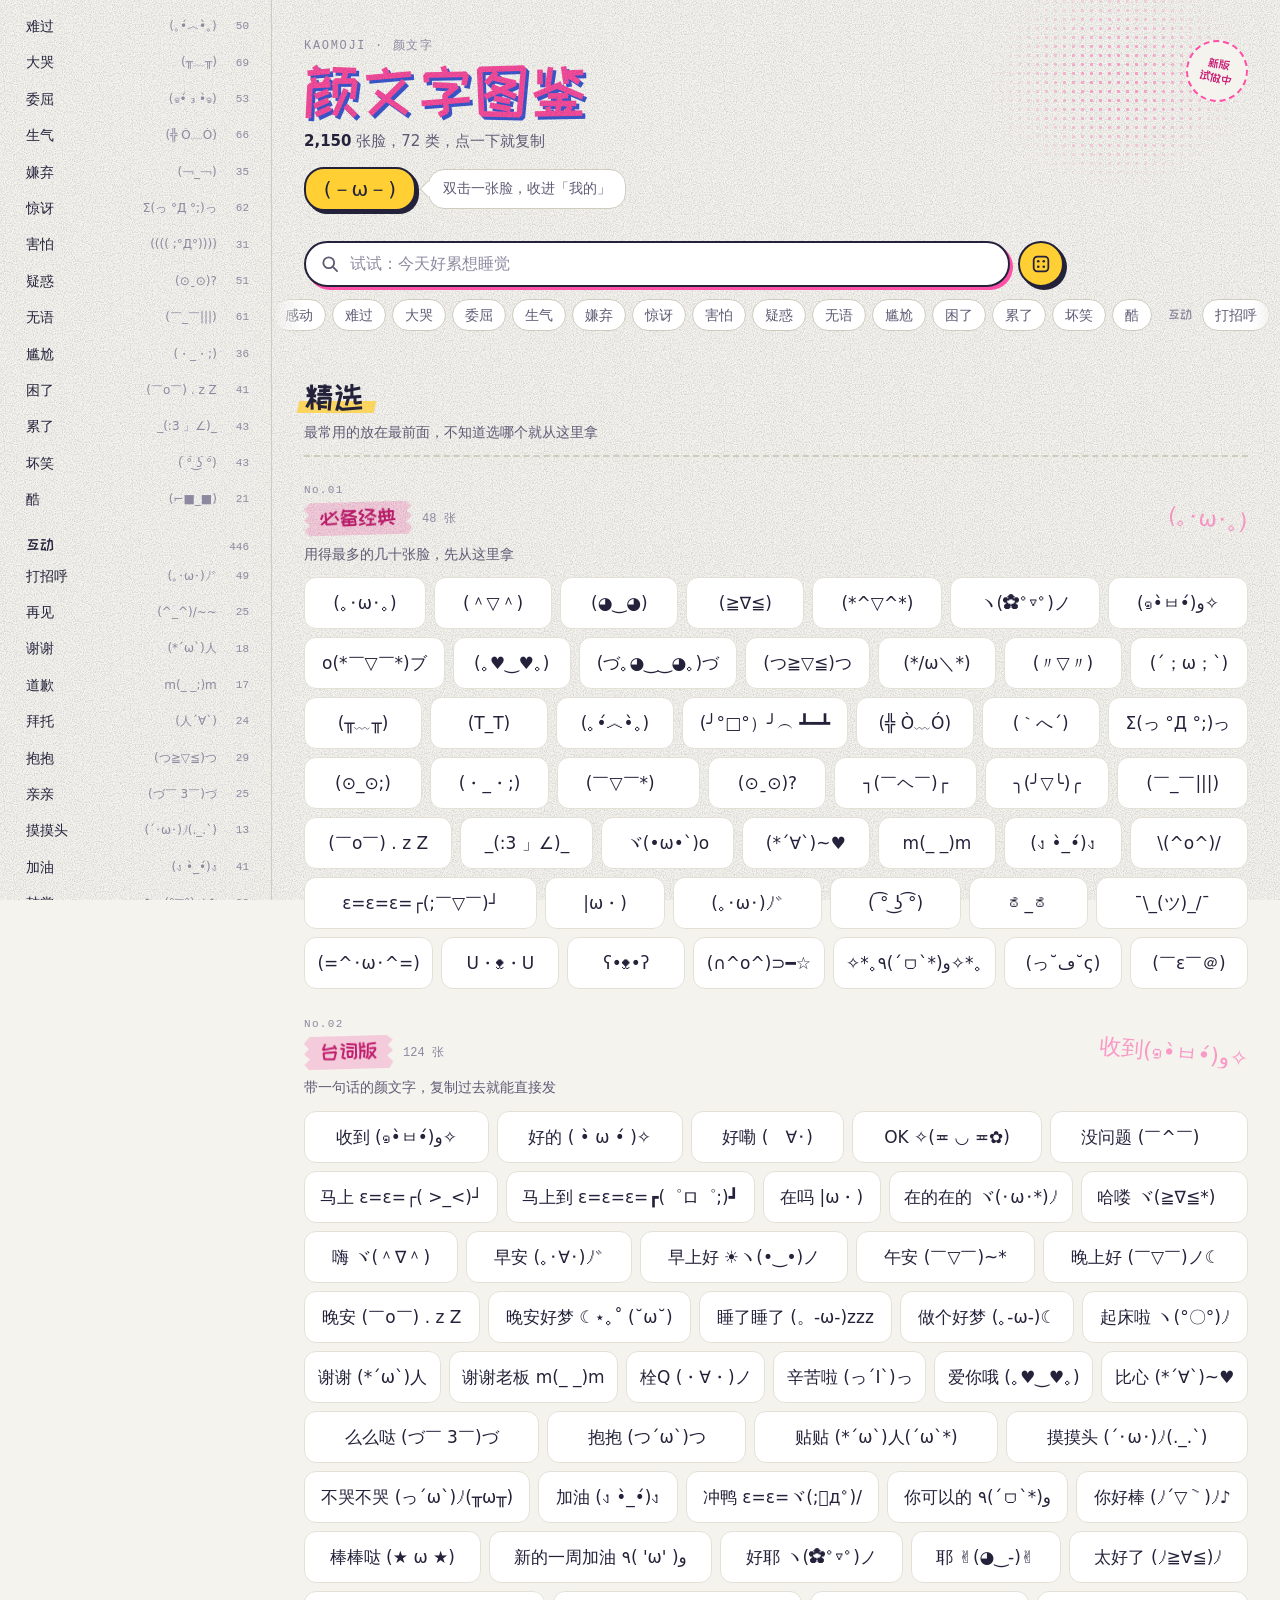
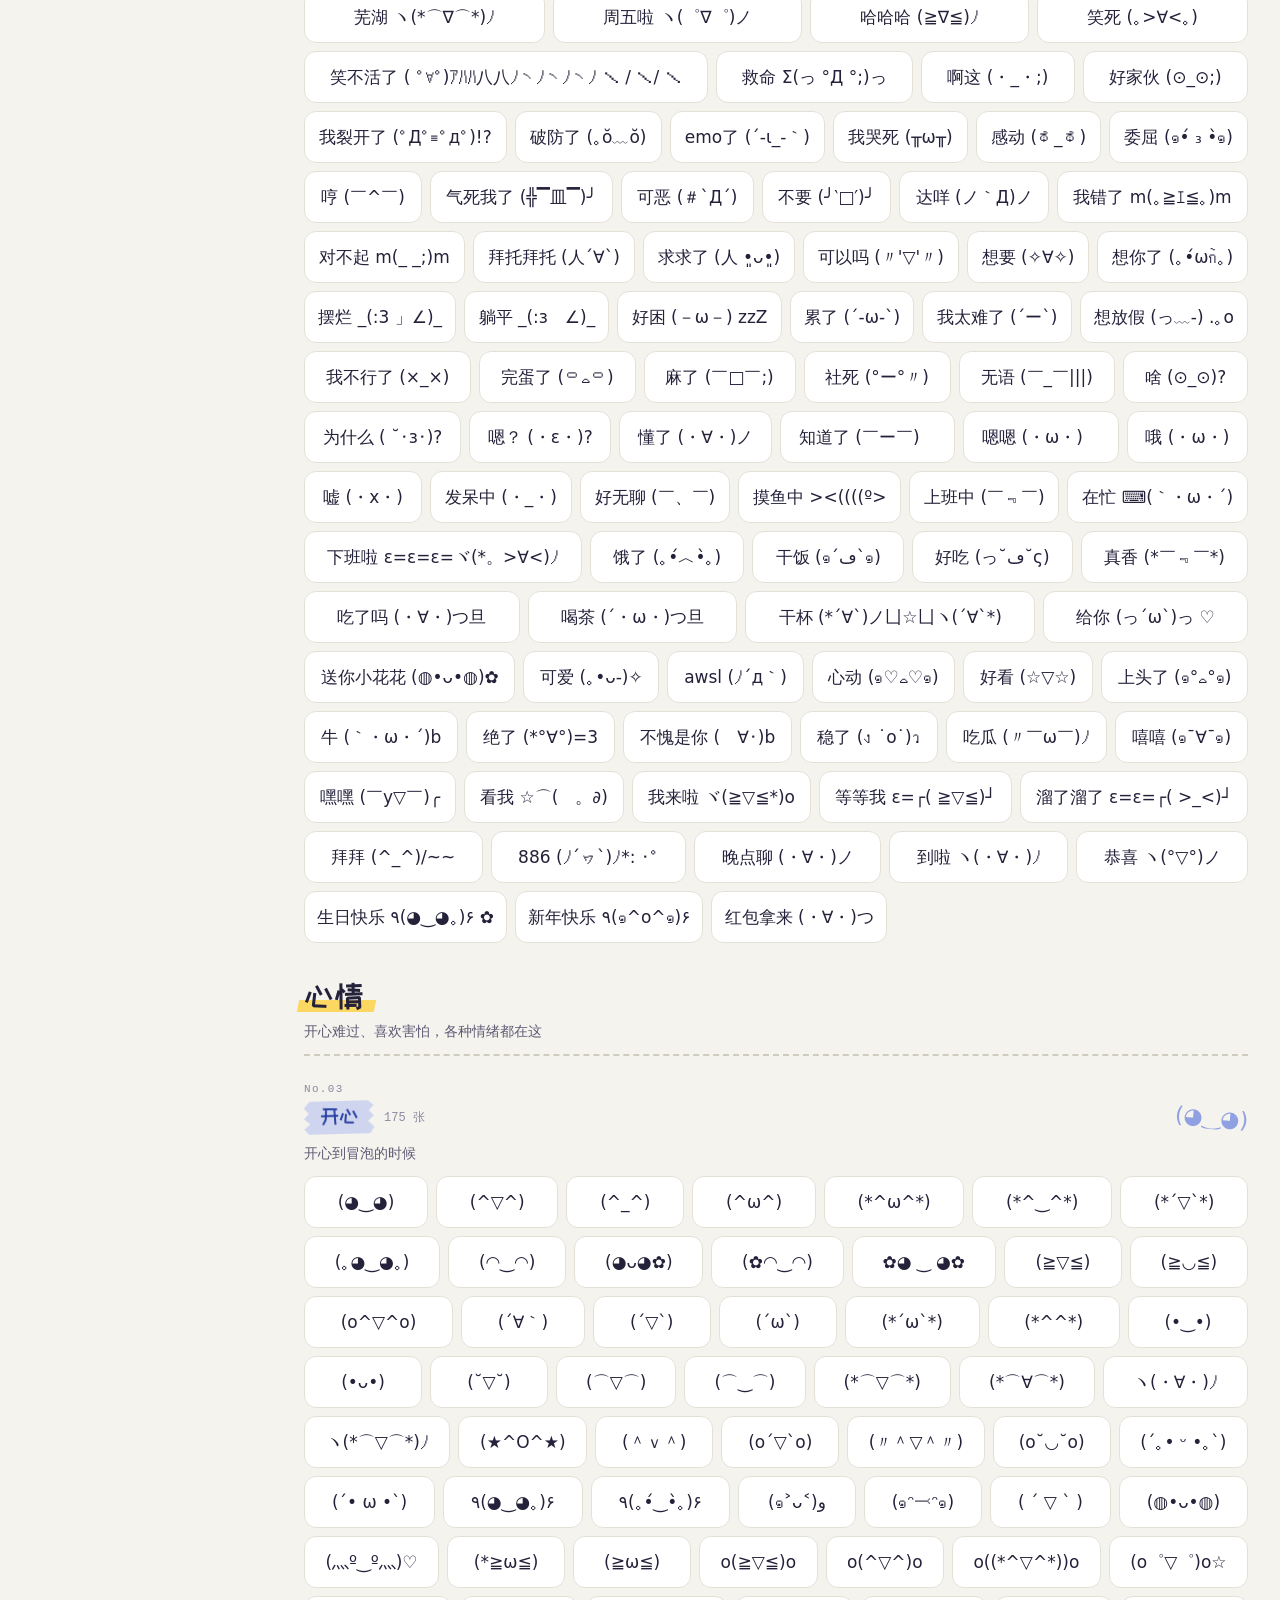
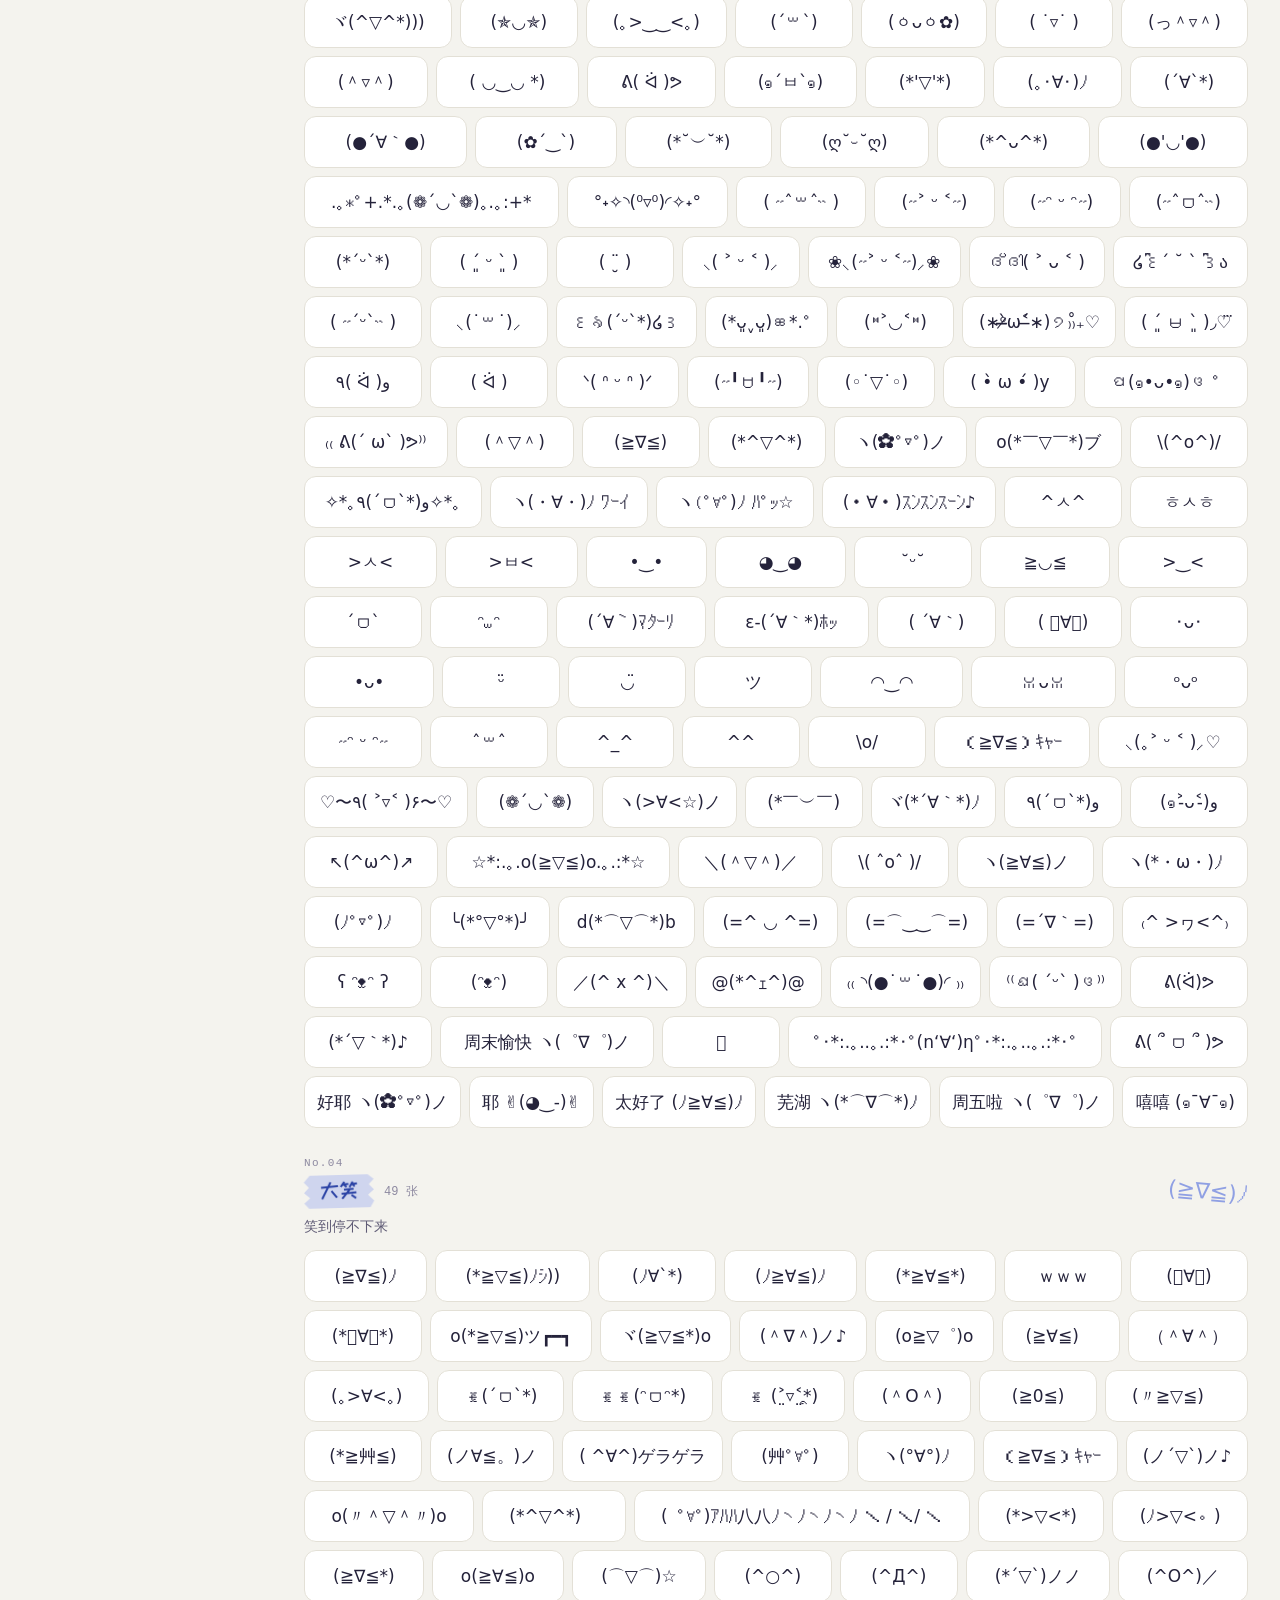
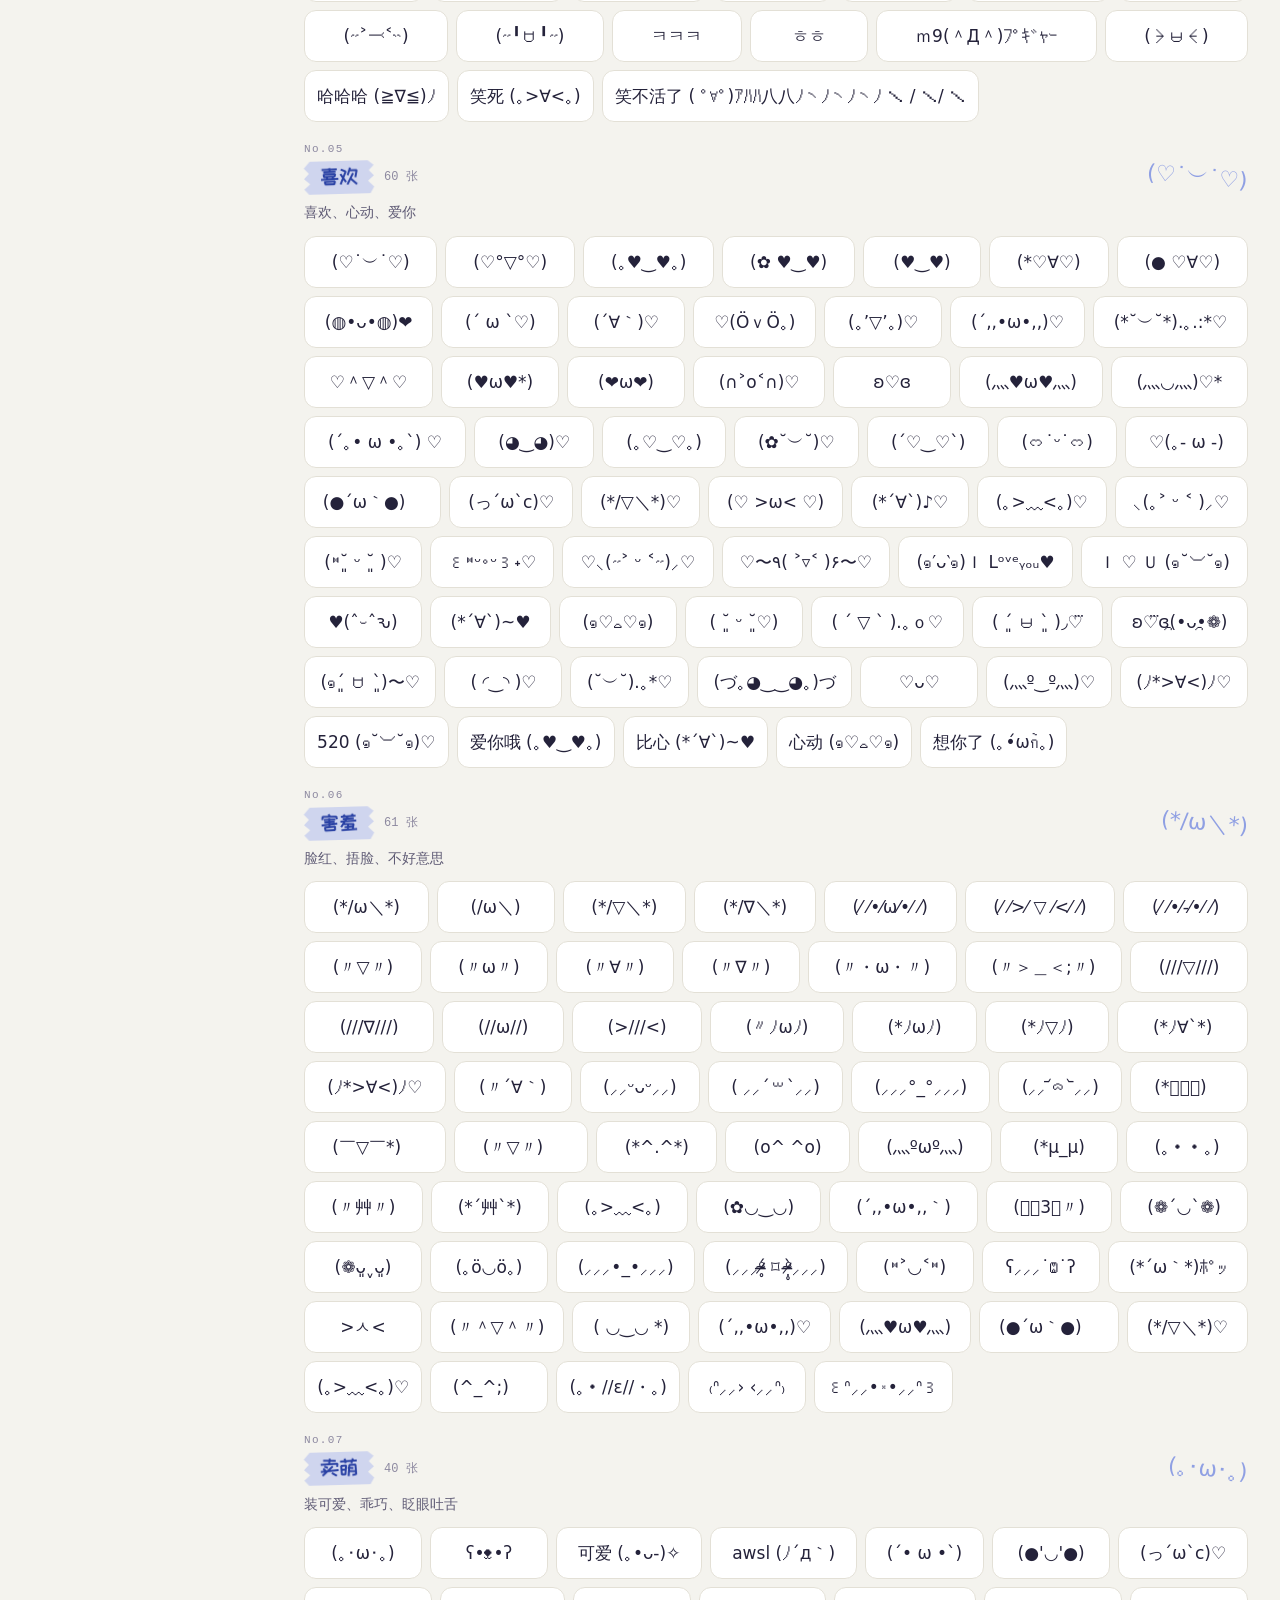
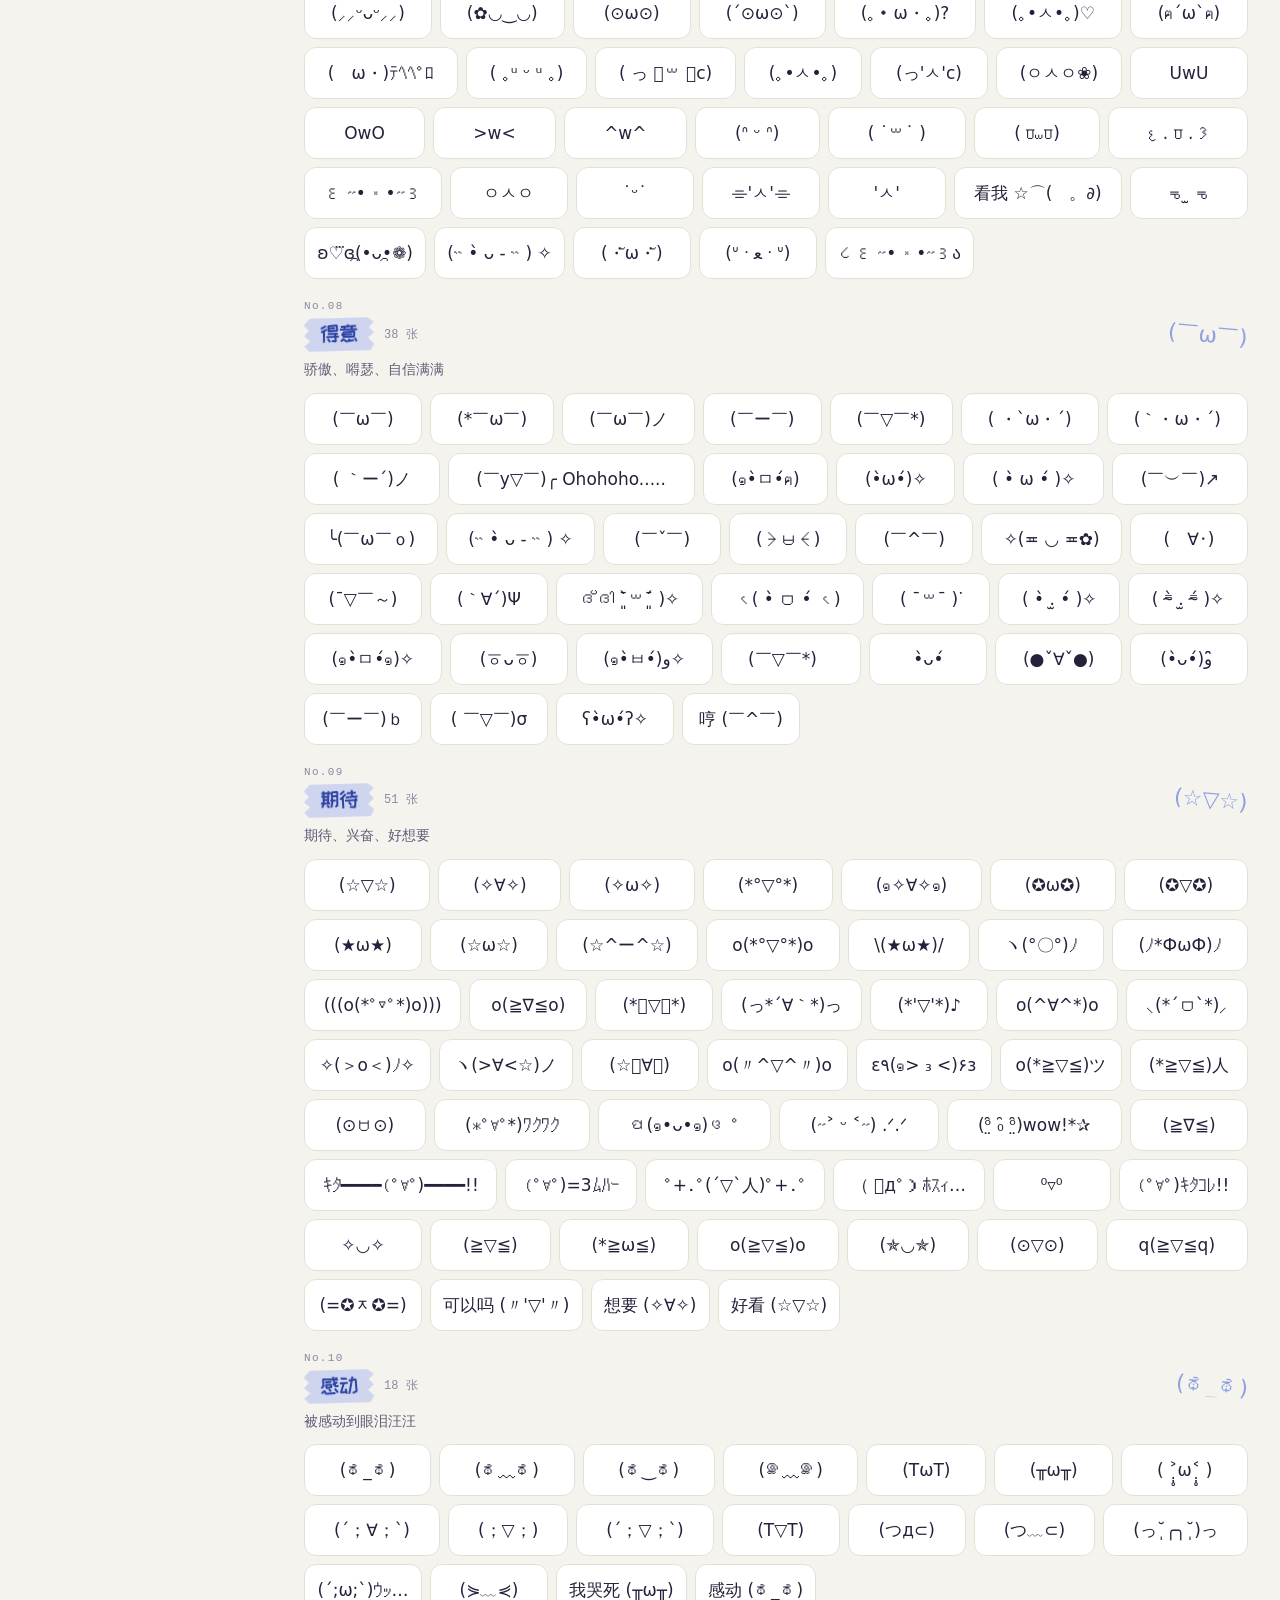
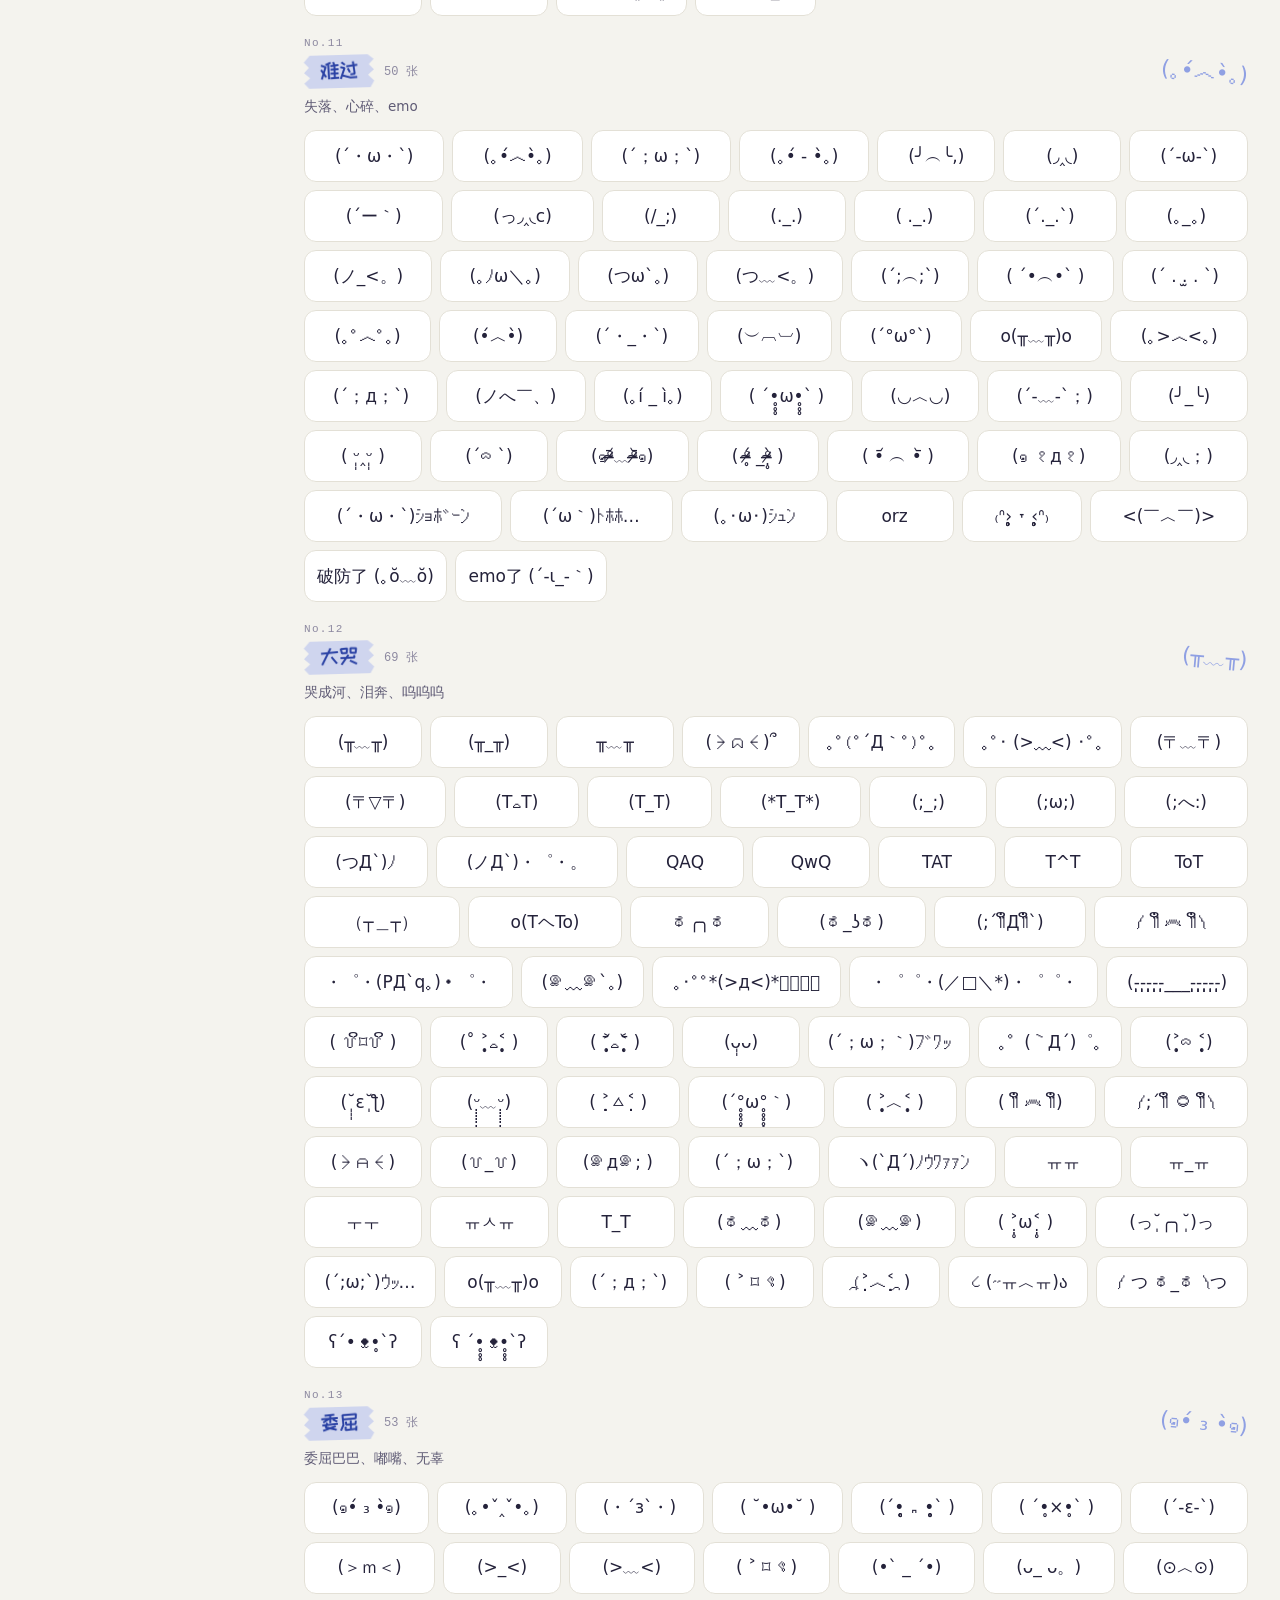
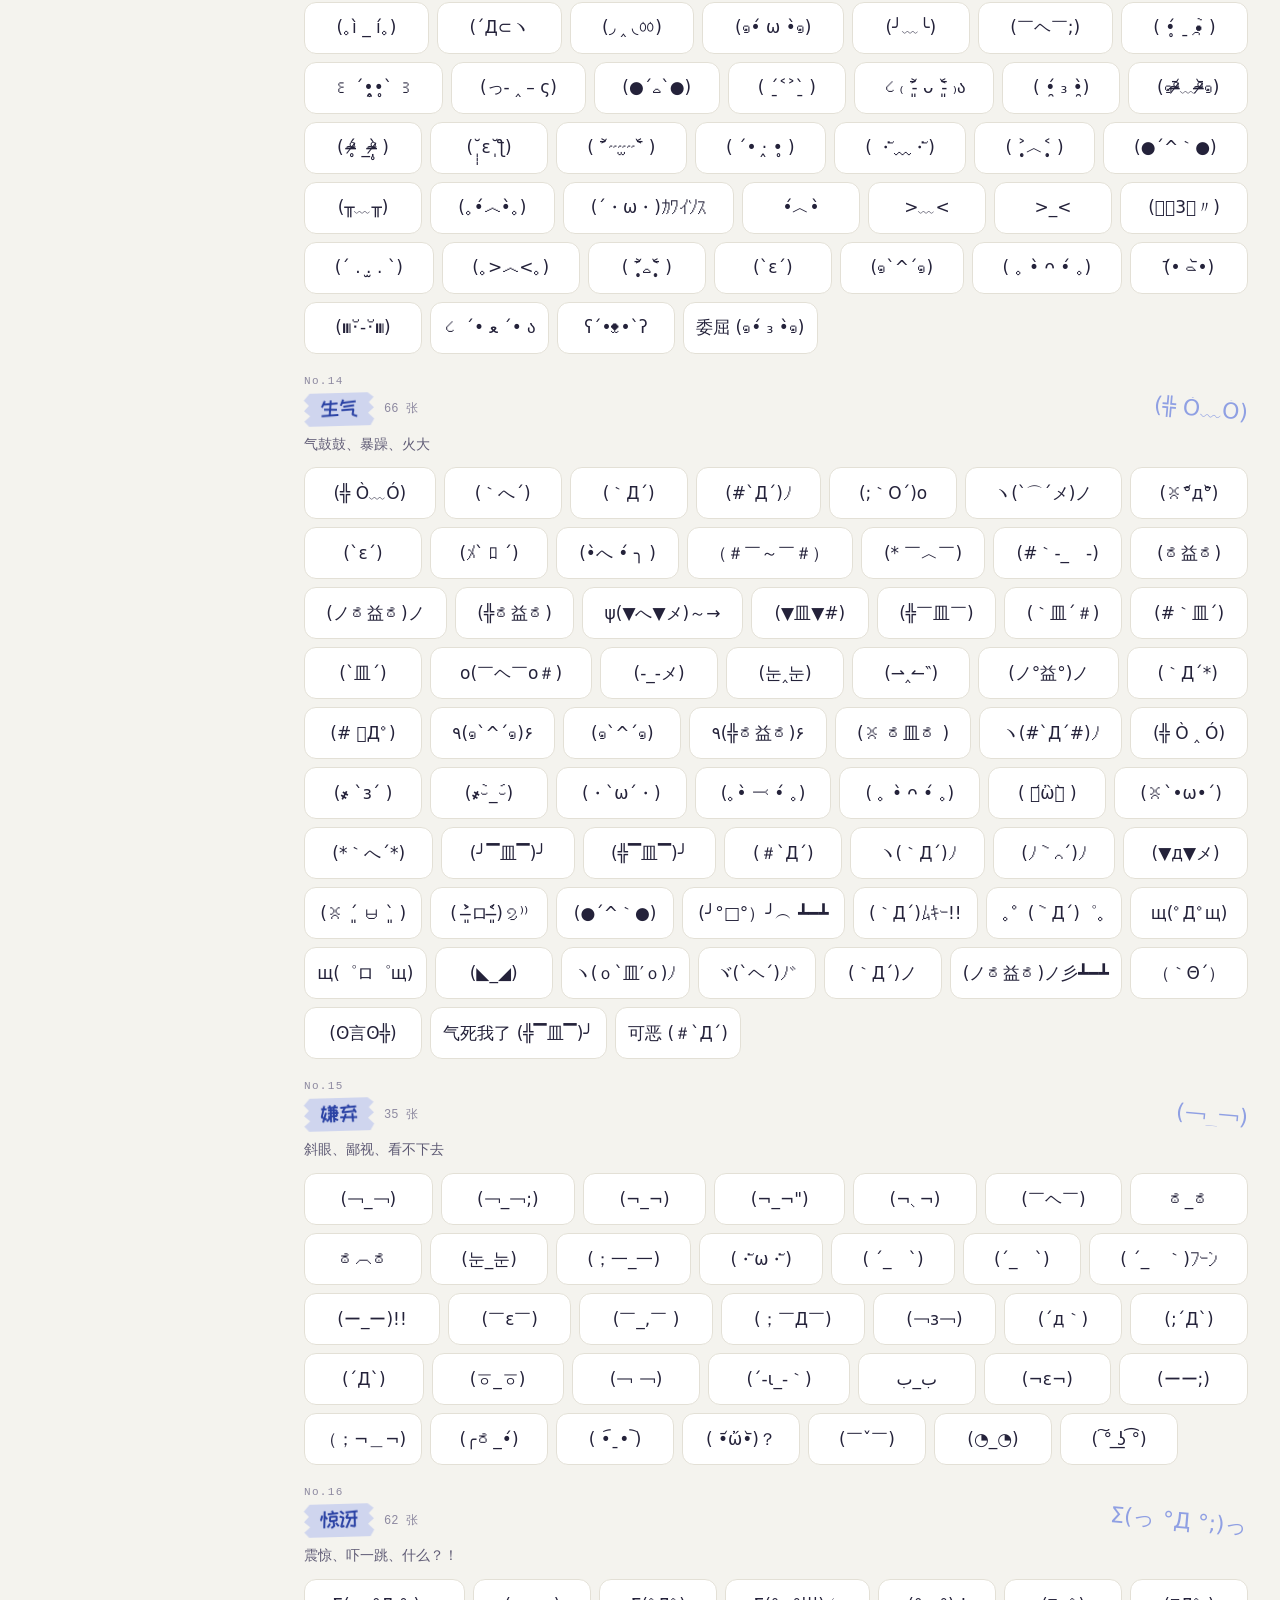
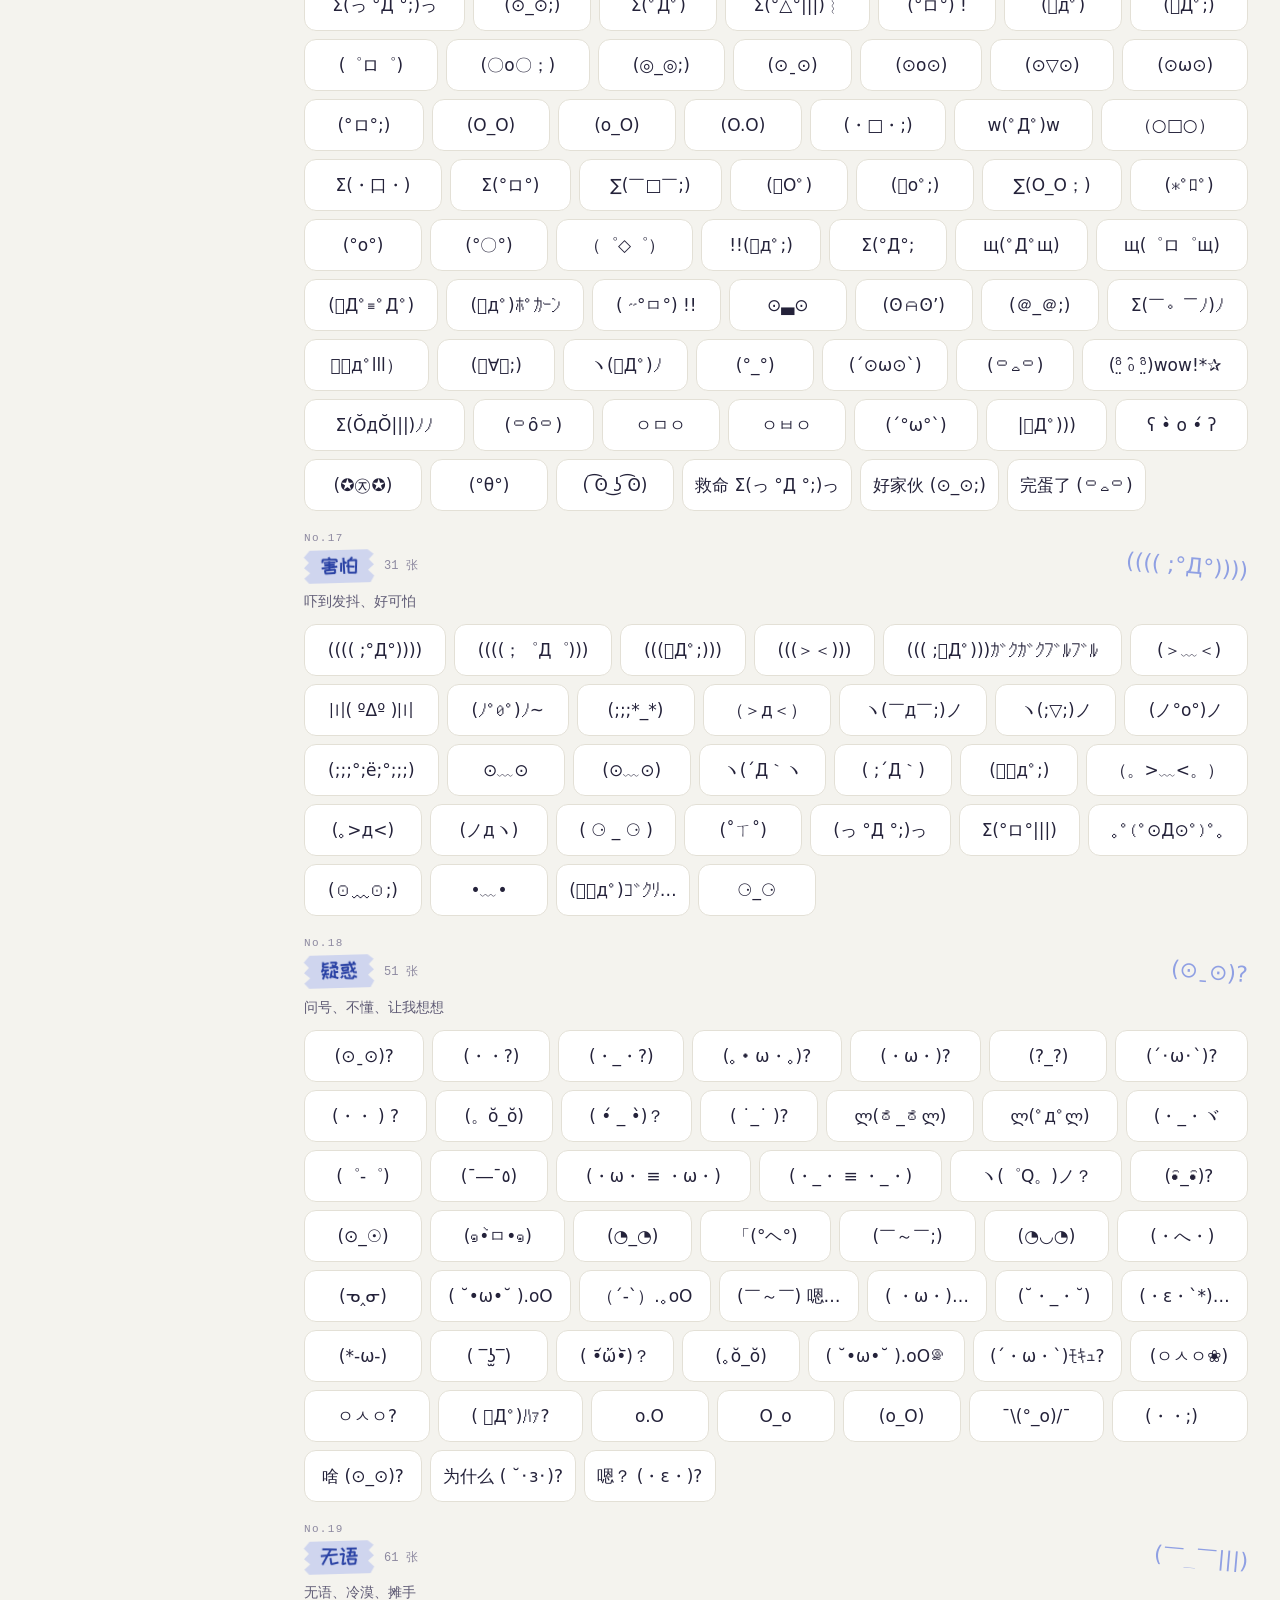
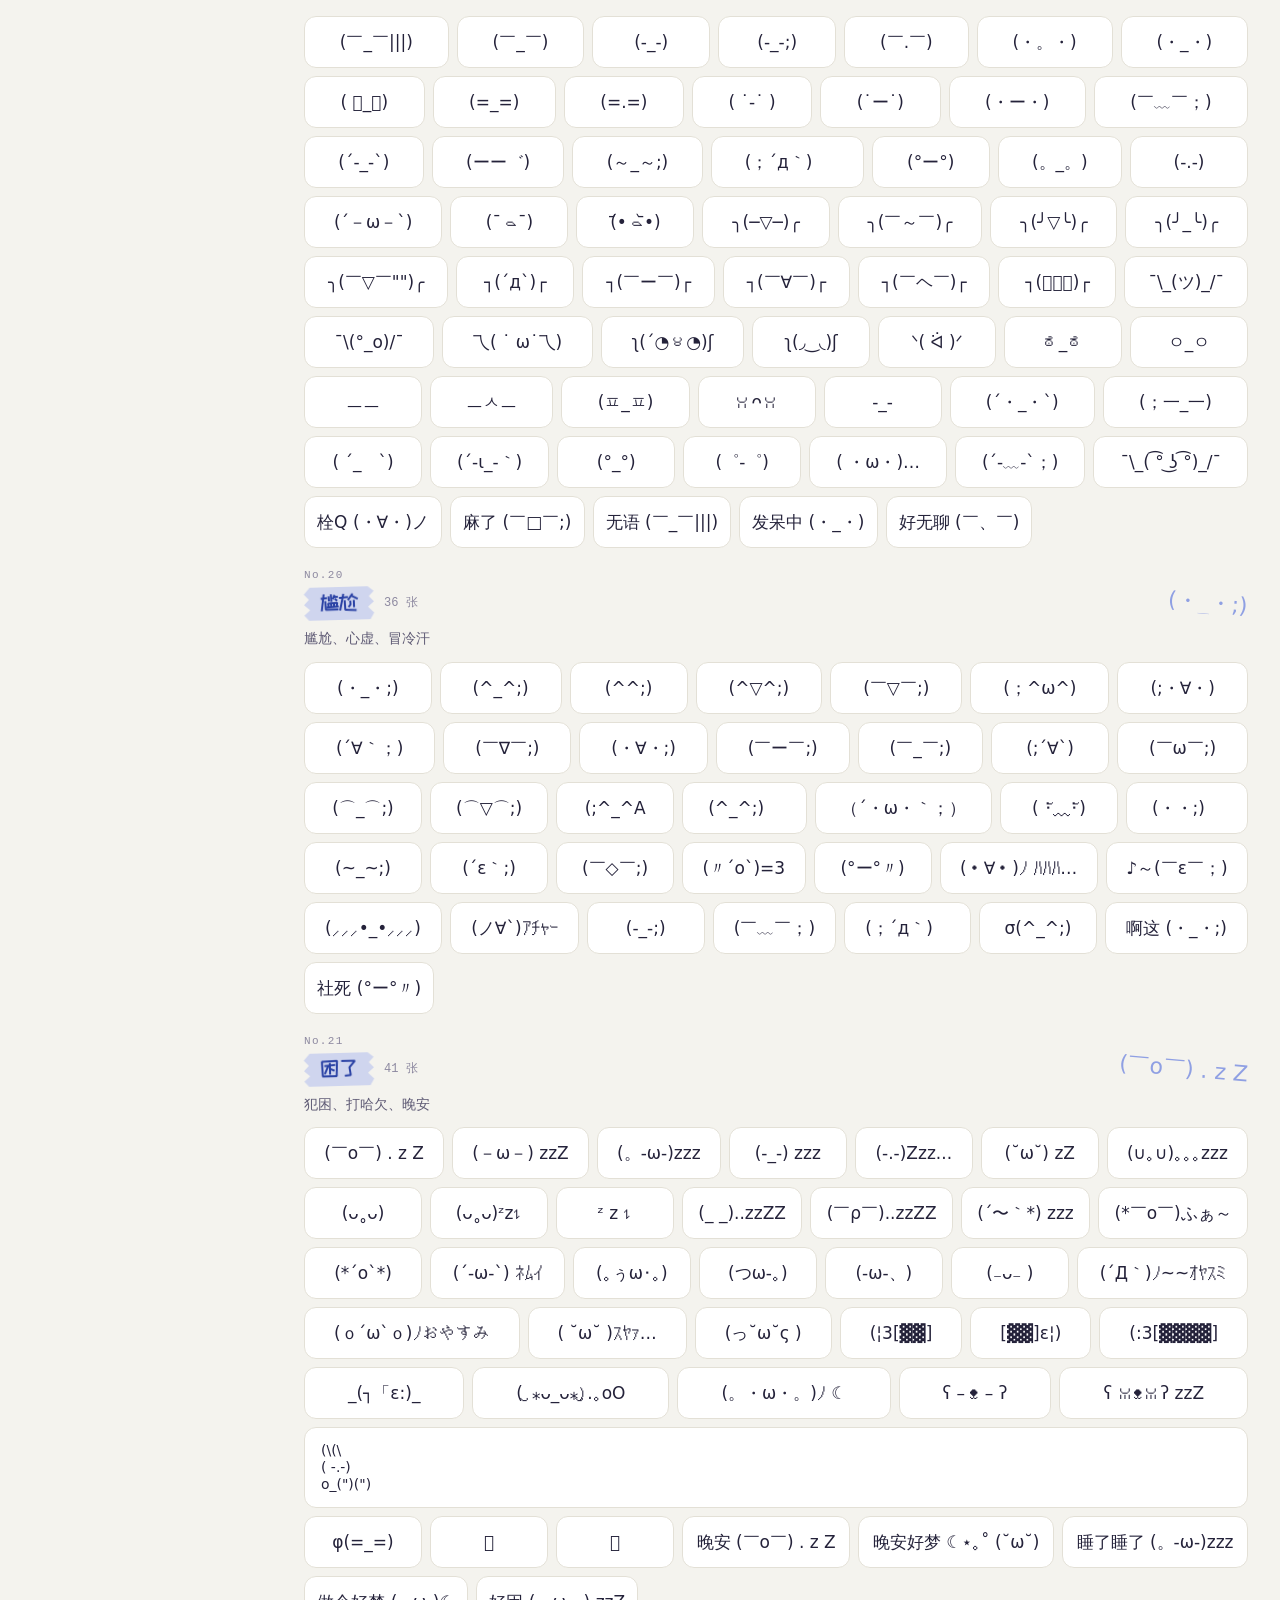
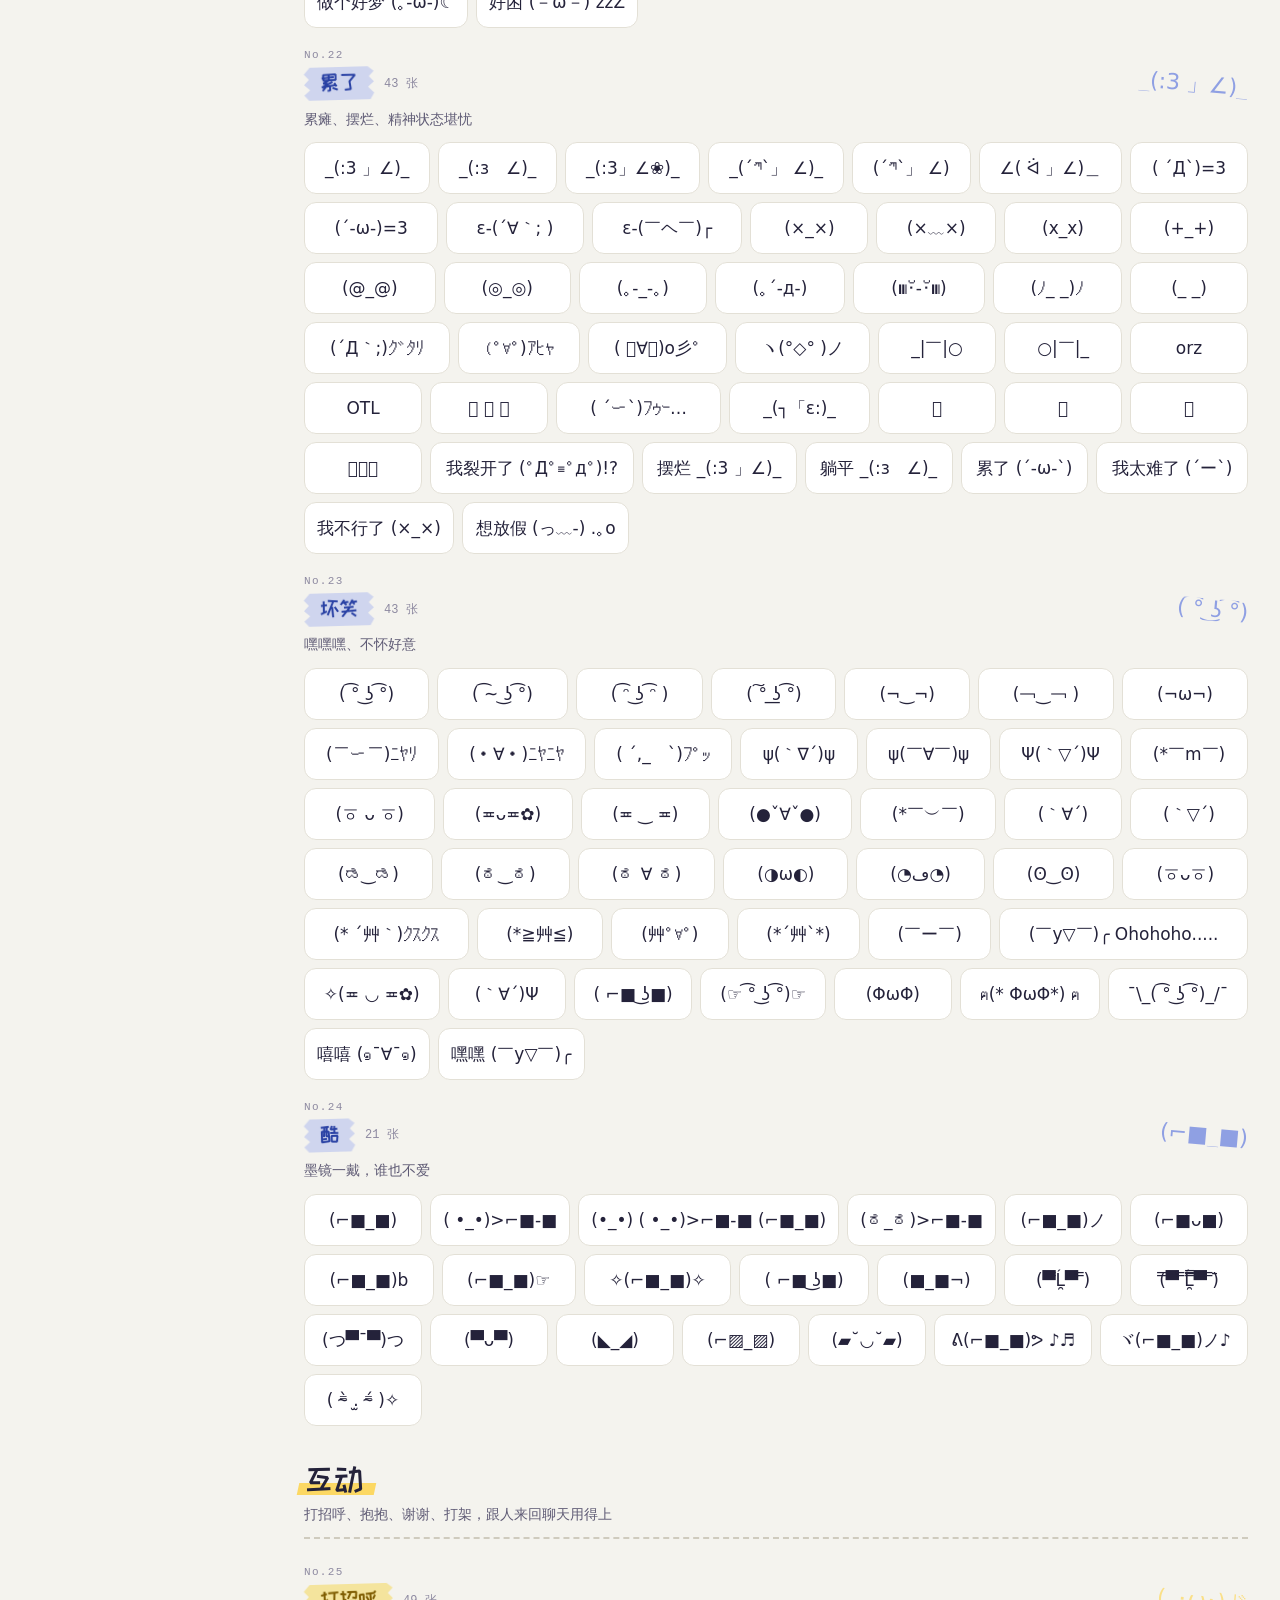
==== commit 25457e94: "kaomoji2: 风格类的脸也按意思归进心情分类，加「卖萌」「细节控」 - 软萌风、韩系、日系、小小的、经典、台词版、埃及象形里的脸，按表达的意思再放进心情、互动、动物、生活分类，一共补了 600 " ====
--- a/kaomoji2/index.html
+++ b/kaomoji2/index.html
@@ -4,12 +4,12 @@
 <meta charset="utf-8">
 <meta name="viewport" content="width=device-width, initial-scale=1, viewport-fit=cover">
 <title>颜文字图鉴</title>
-<meta name="description" content="2092 个颜文字，70 类，点一下就复制。能搜网络用语，还有花式文字、暗号机、像素大字、捏脸机这些好玩的小工具。">
+<meta name="description" content="2150 个颜文字，72 类，点一下就复制。能搜网络用语，还有花式文字、暗号机、像素大字、捏脸机这些好玩的小工具。">
 <meta name="theme-color" content="#F4F3EE" media="(prefers-color-scheme: light)">
 <meta name="theme-color" content="#17161F" media="(prefers-color-scheme: dark)">
 <link rel="icon" href="data:image/svg+xml,%3Csvg xmlns='http://www.w3.org/2000/svg' viewBox='0 0 64 64'%3E%3Crect width='64' height='64' rx='18' fill='%23FF4FA6'/%3E%3Ctext x='32' y='42' font-size='26' text-anchor='middle' font-family='sans-serif' fill='%23fff'%3E%E3%83%BB%CF%89%E3%83%BB%3C/text%3E%3C/svg%3E">
 <style>
-@font-face{font-family:"KMJ Display";src:url([data-uri]) format("woff2");font-display:swap}
+@font-face{font-family:"KMJ Display";src:url([data-uri]) format("woff2");font-display:swap}
 /* 版式：一本用孔版（riso）印出来的颜文字图鉴。纸面 + 荧光粉、蓝两色油墨套印，
    分类像贴了一条和纸胶带，每张脸是一张标本卡，复制时盖一个章。 */
 :root {
@@ -1006,13 +1006,13 @@
     </nav>
     <div class="toc" id="toc">
 <div class="toc-g" data-g="0"><p class="toc-gh"><span>精选</span><small>172</small></p><a class="toc-c t0" href="#c-classic" data-c="0"><span class="toc-face">(｡･ω･｡)</span><span class="toc-name">必备经典</span><span class="toc-n">48</span></a><a class="toc-c t0" href="#c-phrases" data-c="1"><span class="toc-face">收到(๑•̀ㅂ•́)و✧</span><span class="toc-name">台词版</span><span class="toc-n">124</span></a></div>
-<div class="toc-g" data-g="1"><p class="toc-gh"><span>心情</span><small>728</small></p><a class="toc-c t1" href="#c-happy" data-c="2"><span class="toc-face">(◕‿◕)</span><span class="toc-name">开心</span><span class="toc-n">71</span></a><a class="toc-c t1" href="#c-laugh" data-c="3"><span class="toc-face">(≧∇≦)ﾉ</span><span class="toc-name">大笑</span><span class="toc-n">40</span></a><a class="toc-c t1" href="#c-love" data-c="4"><span class="toc-face">(♡˙︶˙♡)</span><span class="toc-name">喜欢</span><span class="toc-n">44</span></a><a class="toc-c t1" href="#c-shy" data-c="5"><span class="toc-face">(*/ω＼*)</span><span class="toc-name">害羞</span><span class="toc-n">44</span></a><a class="toc-c t1" href="#c-smug" data-c="6"><span class="toc-face">(￣ω￣)</span><span class="toc-name">得意</span><span class="toc-n">22</span></a><a class="toc-c t1" href="#c-excited" data-c="7"><span class="toc-face">(☆▽☆)</span><span class="toc-name">期待</span><span class="toc-n">30</span></a><a class="toc-c t1" href="#c-touched" data-c="8"><span class="toc-face">(ಥ_ಥ)</span><span class="toc-name">感动</span><span class="toc-n">16</span></a><a class="toc-c t1" href="#c-sad" data-c="9"><span class="toc-face">(｡•́︿•̀｡)</span><span class="toc-name">难过</span><span class="toc-n">35</span></a><a class="toc-c t1" href="#c-cry" data-c="10"><span class="toc-face">(╥﹏╥)</span><span class="toc-name">大哭</span><span class="toc-n">38</span></a><a class="toc-c t1" href="#c-pout" data-c="11"><span class="toc-face">(๑•́ ₃ •̀๑)</span><span class="toc-name">委屈</span><span class="toc-n">24</span></a><a class="toc-c t1" href="#c-angry" data-c="12"><span class="toc-face">(╬ Ò﹏Ó)</span><span class="toc-name">生气</span><span class="toc-n">49</span></a><a class="toc-c t1" href="#c-meh" data-c="13"><span class="toc-face">(￢_￢)</span><span class="toc-name">嫌弃</span><span class="toc-n">30</span></a><a class="toc-c t1" href="#c-shock" data-c="14"><span class="toc-face">Σ(っ °Д °;)っ</span><span class="toc-name">惊讶</span><span class="toc-n">48</span></a><a class="toc-c t1" href="#c-scared" data-c="15"><span class="toc-face">(((( ;°Д°))))</span><span class="toc-name">害怕</span><span class="toc-n">27</span></a><a class="toc-c t1" href="#c-confused" data-c="16"><span class="toc-face">(⊙ˍ⊙)?</span><span class="toc-name">疑惑</span><span class="toc-n">36</span></a><a class="toc-c t1" href="#c-speechless" data-c="17"><span class="toc-face">(￣_￣|||)</span><span class="toc-name">无语</span><span class="toc-n">40</span></a><a class="toc-c t1" href="#c-awkward" data-c="18"><span class="toc-face">(・_・;)</span><span class="toc-name">尴尬</span><span class="toc-n">28</span></a><a class="toc-c t1" href="#c-sleepy" data-c="19"><span class="toc-face">(￣o￣) . z Z</span><span class="toc-name">困了</span><span class="toc-n">30</span></a><a class="toc-c t1" href="#c-tired" data-c="20"><span class="toc-face">_(:3 」∠)_</span><span class="toc-name">累了</span><span class="toc-n">29</span></a><a class="toc-c t1" href="#c-smirk" data-c="21"><span class="toc-face">( ͡° ͜ʖ ͡°)</span><span class="toc-name">坏笑</span><span class="toc-n">27</span></a><a class="toc-c t1" href="#c-cool" data-c="22"><span class="toc-face">(⌐■_■)</span><span class="toc-name">酷</span><span class="toc-n">20</span></a></div>
-<div class="toc-g" data-g="2"><p class="toc-gh"><span>互动</span><small>342</small></p><a class="toc-c t2" href="#c-hi" data-c="23"><span class="toc-face">(｡･ω･)ﾉﾞ</span><span class="toc-name">打招呼</span><span class="toc-n">31</span></a><a class="toc-c t2" href="#c-bye" data-c="24"><span class="toc-face">(^_^)/~~</span><span class="toc-name">再见</span><span class="toc-n">20</span></a><a class="toc-c t2" href="#c-thanks" data-c="25"><span class="toc-face">(*´ω`)人</span><span class="toc-name">谢谢</span><span class="toc-n">15</span></a><a class="toc-c t2" href="#c-sorry" data-c="26"><span class="toc-face">m(_ _;)m</span><span class="toc-name">道歉</span><span class="toc-n">13</span></a><a class="toc-c t2" href="#c-please" data-c="27"><span class="toc-face">(人´∀`)</span><span class="toc-name">拜托</span><span class="toc-n">15</span></a><a class="toc-c t2" href="#c-hug" data-c="28"><span class="toc-face">(つ≧▽≦)つ</span><span class="toc-name">抱抱</span><span class="toc-n">23</span></a><a class="toc-c t2" href="#c-kiss" data-c="29"><span class="toc-face">(づ￣ 3￣)づ</span><span class="toc-name">亲亲</span><span class="toc-n">21</span></a><a class="toc-c t2" href="#c-pat" data-c="30"><span class="toc-face">(´･ω･)ﾉ(._.`)</span><span class="toc-name">摸摸头</span><span class="toc-n">10</span></a><a class="toc-c t2" href="#c-cheer" data-c="31"><span class="toc-face">(ง •̀_•́)ง</span><span class="toc-name">加油</span><span class="toc-n">28</span></a><a class="toc-c t2" href="#c-clap" data-c="32"><span class="toc-face">✿ヽ(°▽°)ノ✿</span><span class="toc-name">鼓掌</span><span class="toc-n">19</span></a><a class="toc-c t2" href="#c-ok" data-c="33"><span class="toc-face">(・∀・)b</span><span class="toc-name">好的</span><span class="toc-n">16</span></a><a class="toc-c t2" href="#c-no" data-c="34"><span class="toc-face">ヽ(≧Д≦)ノ</span><span class="toc-name">不要</span><span class="toc-n">11</span></a><a class="toc-c t2" href="#c-peek" data-c="35"><span class="toc-face">|ω・)</span><span class="toc-name">偷看</span><span class="toc-n">18</span></a><a class="toc-c t2" href="#c-poke" data-c="36"><span class="toc-face">(・ω・)σ</span><span class="toc-name">指指戳戳</span><span class="toc-n">17</span></a><a class="toc-c t2" href="#c-fight" data-c="37"><span class="toc-face">(ง'̀-'́)ง</span><span class="toc-name">打架</span><span class="toc-n">24</span></a><a class="toc-c t2" href="#c-flip" data-c="38"><span class="toc-face">(╯°□°）╯︵ ┻━┻</span><span class="toc-name">掀桌</span><span class="toc-n">30</span></a><a class="toc-c t2" href="#c-gift" data-c="39"><span class="toc-face">(っ´ω`)っ ♡</span><span class="toc-name">送你</span><span class="toc-n">18</span></a><a class="toc-c t2" href="#c-duo" data-c="40"><span class="toc-face">(*´ω`)人(´ω`*)</span><span class="toc-name">小剧场</span><span class="toc-n">13</span></a></div>
-<div class="toc-g" data-g="3"><p class="toc-gh"><span>动物</span><small>173</small></p><a class="toc-c t3" href="#c-cat" data-c="41"><span class="toc-face">(=^･ω･^=)</span><span class="toc-name">猫</span><span class="toc-n">46</span></a><a class="toc-c t3" href="#c-dog" data-c="42"><span class="toc-face">U・ᴥ・U</span><span class="toc-name">狗</span><span class="toc-n">20</span></a><a class="toc-c t3" href="#c-bear" data-c="43"><span class="toc-face">ʕ•ᴥ•ʔ</span><span class="toc-name">熊</span><span class="toc-n">31</span></a><a class="toc-c t3" href="#c-bunny" data-c="44"><span class="toc-face">₍ᐢ..ᐢ₎</span><span class="toc-name">兔</span><span class="toc-n">23</span></a><a class="toc-c t3" href="#c-bird" data-c="45"><span class="toc-face">(・Θ・)</span><span class="toc-name">鸟</span><span class="toc-n">20</span></a><a class="toc-c t3" href="#c-sea" data-c="46"><span class="toc-face">&gt;&lt;((((º&gt;</span><span class="toc-name">水里的</span><span class="toc-n">18</span></a><a class="toc-c t3" href="#c-critters" data-c="47"><span class="toc-face">(￣(oo)￣)ﾉ</span><span class="toc-name">更多动物</span><span class="toc-n">15</span></a></div>
-<div class="toc-g" data-g="4"><p class="toc-gh"><span>生活</span><small>119</small></p><a class="toc-c t4" href="#c-food" data-c="48"><span class="toc-face">(っ˘ڡ˘ς)</span><span class="toc-name">吃吃喝喝</span><span class="toc-n">27</span></a><a class="toc-c t4" href="#c-work" data-c="49"><span class="toc-face">_φ(･_･</span><span class="toc-name">打工学习</span><span class="toc-n">14</span></a><a class="toc-c t4" href="#c-dance" data-c="50"><span class="toc-face">┏(＾0＾)┛</span><span class="toc-name">跳舞运动</span><span class="toc-n">28</span></a><a class="toc-c t4" href="#c-music" data-c="51"><span class="toc-face">♪～(´ε｀ )</span><span class="toc-name">唱歌听歌</span><span class="toc-n">14</span></a><a class="toc-c t4" href="#c-weather" data-c="52"><span class="toc-face">☀ヽ(•‿•)ノ</span><span class="toc-name">天气</span><span class="toc-n">15</span></a><a class="toc-c t4" href="#c-festival" data-c="53"><span class="toc-face">٩(๑^o^๑)۶</span><span class="toc-name">节日</span><span class="toc-n">21</span></a></div>
-<div class="toc-g" data-g="5"><p class="toc-gh"><span>风格</span><small>239</small></p><a class="toc-c t5" href="#c-jp" data-c="54"><span class="toc-face">(´・ω・`)</span><span class="toc-name">日系经典</span><span class="toc-n">33</span></a><a class="toc-c t5" href="#c-soft" data-c="55"><span class="toc-face">( ˶ˆ꒳ˆ˵ )</span><span class="toc-name">软萌风</span><span class="toc-n">38</span></a><a class="toc-c t5" href="#c-kr" data-c="56"><span class="toc-face">(ㅇㅅㅇ❀)</span><span class="toc-name">韩系</span><span class="toc-n">21</span></a><a class="toc-c t5" href="#c-western" data-c="57"><span class="toc-face">:-)</span><span class="toc-name">横着看</span><span class="toc-n">56</span></a><a class="toc-c t5" href="#c-tiny" data-c="58"><span class="toc-face">･ᴗ･</span><span class="toc-name">小小的</span><span class="toc-n">31</span></a><a class="toc-c t5" href="#c-egypt" data-c="59"><span class="toc-face">𓀠</span><span class="toc-name">埃及象形</span><span class="toc-n">60</span></a></div>
-<div class="toc-g" data-g="6"><p class="toc-gh"><span>好玩的</span><small>52</small></p><a class="toc-c t0" href="#c-magic" data-c="60"><span class="toc-face">(∩^o^)⊃━☆ﾟ.*･｡ﾟ</span><span class="toc-name">魔法</span><span class="toc-n">17</span></a><a class="toc-c t0" href="#c-meme" data-c="61"><span class="toc-face">ヽ༼ ຈل͜ຈ༽ﾉ</span><span class="toc-name">沙雕</span><span class="toc-n">15</span></a><a class="toc-c t0" href="#c-long" data-c="62"><span class="toc-face">⊂(゜Д゜⊂⌒｀つ≡≡≡(´⌒;;;≡≡≡</span><span class="toc-name">长长一串</span><span class="toc-n">10</span></a><a class="toc-c t0" href="#c-art" data-c="63"><span class="toc-face">／l、</span><span class="toc-name">大图</span><span class="toc-n">10</span></a></div>
-<div class="toc-g" data-g="7"><p class="toc-gh"><span>零件</span><small>324</small></p><a class="toc-c t1" href="#c-eyes" data-c="64"><span class="toc-face">◕ ◕</span><span class="toc-name">眼睛</span><span class="toc-n">71</span></a><a class="toc-c t1" href="#c-mouths" data-c="65"><span class="toc-face">ω</span><span class="toc-name">嘴巴</span><span class="toc-n">52</span></a><a class="toc-c t1" href="#c-arms" data-c="66"><span class="toc-face">٩ ۶</span><span class="toc-name">手手</span><span class="toc-n">39</span></a><a class="toc-c t1" href="#c-frames" data-c="67"><span class="toc-face">ʕ ʔ</span><span class="toc-name">脸框</span><span class="toc-n">30</span></a><a class="toc-c t1" href="#c-deco" data-c="68"><span class="toc-face">✧</span><span class="toc-name">装饰</span><span class="toc-n">91</span></a><a class="toc-c t1" href="#c-dividers" data-c="69"><span class="toc-face">⋆｡°✩ ⋆｡°✩</span><span class="toc-name">分隔线</span><span class="toc-n">41</span></a></div>
+<div class="toc-g" data-g="1"><p class="toc-gh"><span>心情</span><small>1154</small></p><a class="toc-c t1" href="#c-happy" data-c="2"><span class="toc-face">(◕‿◕)</span><span class="toc-name">开心</span><span class="toc-n">175</span></a><a class="toc-c t1" href="#c-laugh" data-c="3"><span class="toc-face">(≧∇≦)ﾉ</span><span class="toc-name">大笑</span><span class="toc-n">49</span></a><a class="toc-c t1" href="#c-love" data-c="4"><span class="toc-face">(♡˙︶˙♡)</span><span class="toc-name">喜欢</span><span class="toc-n">60</span></a><a class="toc-c t1" href="#c-shy" data-c="5"><span class="toc-face">(*/ω＼*)</span><span class="toc-name">害羞</span><span class="toc-n">61</span></a><a class="toc-c t1" href="#c-cute" data-c="6"><span class="toc-face">(｡･ω･｡)</span><span class="toc-name">卖萌</span><span class="toc-n">40</span></a><a class="toc-c t1" href="#c-smug" data-c="7"><span class="toc-face">(￣ω￣)</span><span class="toc-name">得意</span><span class="toc-n">38</span></a><a class="toc-c t1" href="#c-excited" data-c="8"><span class="toc-face">(☆▽☆)</span><span class="toc-name">期待</span><span class="toc-n">51</span></a><a class="toc-c t1" href="#c-touched" data-c="9"><span class="toc-face">(ಥ_ಥ)</span><span class="toc-name">感动</span><span class="toc-n">18</span></a><a class="toc-c t1" href="#c-sad" data-c="10"><span class="toc-face">(｡•́︿•̀｡)</span><span class="toc-name">难过</span><span class="toc-n">50</span></a><a class="toc-c t1" href="#c-cry" data-c="11"><span class="toc-face">(╥﹏╥)</span><span class="toc-name">大哭</span><span class="toc-n">69</span></a><a class="toc-c t1" href="#c-pout" data-c="12"><span class="toc-face">(๑•́ ₃ •̀๑)</span><span class="toc-name">委屈</span><span class="toc-n">53</span></a><a class="toc-c t1" href="#c-angry" data-c="13"><span class="toc-face">(╬ Ò﹏Ó)</span><span class="toc-name">生气</span><span class="toc-n">66</span></a><a class="toc-c t1" href="#c-meh" data-c="14"><span class="toc-face">(￢_￢)</span><span class="toc-name">嫌弃</span><span class="toc-n">35</span></a><a class="toc-c t1" href="#c-shock" data-c="15"><span class="toc-face">Σ(っ °Д °;)っ</span><span class="toc-name">惊讶</span><span class="toc-n">62</span></a><a class="toc-c t1" href="#c-scared" data-c="16"><span class="toc-face">(((( ;°Д°))))</span><span class="toc-name">害怕</span><span class="toc-n">31</span></a><a class="toc-c t1" href="#c-confused" data-c="17"><span class="toc-face">(⊙ˍ⊙)?</span><span class="toc-name">疑惑</span><span class="toc-n">51</span></a><a class="toc-c t1" href="#c-speechless" data-c="18"><span class="toc-face">(￣_￣|||)</span><span class="toc-name">无语</span><span class="toc-n">61</span></a><a class="toc-c t1" href="#c-awkward" data-c="19"><span class="toc-face">(・_・;)</span><span class="toc-name">尴尬</span><span class="toc-n">36</span></a><a class="toc-c t1" href="#c-sleepy" data-c="20"><span class="toc-face">(￣o￣) . z Z</span><span class="toc-name">困了</span><span class="toc-n">41</span></a><a class="toc-c t1" href="#c-tired" data-c="21"><span class="toc-face">_(:3 」∠)_</span><span class="toc-name">累了</span><span class="toc-n">43</span></a><a class="toc-c t1" href="#c-smirk" data-c="22"><span class="toc-face">( ͡° ͜ʖ ͡°)</span><span class="toc-name">坏笑</span><span class="toc-n">43</span></a><a class="toc-c t1" href="#c-cool" data-c="23"><span class="toc-face">(⌐■_■)</span><span class="toc-name">酷</span><span class="toc-n">21</span></a></div>
+<div class="toc-g" data-g="2"><p class="toc-gh"><span>互动</span><small>446</small></p><a class="toc-c t2" href="#c-hi" data-c="24"><span class="toc-face">(｡･ω･)ﾉﾞ</span><span class="toc-name">打招呼</span><span class="toc-n">49</span></a><a class="toc-c t2" href="#c-bye" data-c="25"><span class="toc-face">(^_^)/~~</span><span class="toc-name">再见</span><span class="toc-n">25</span></a><a class="toc-c t2" href="#c-thanks" data-c="26"><span class="toc-face">(*´ω`)人</span><span class="toc-name">谢谢</span><span class="toc-n">18</span></a><a class="toc-c t2" href="#c-sorry" data-c="27"><span class="toc-face">m(_ _;)m</span><span class="toc-name">道歉</span><span class="toc-n">17</span></a><a class="toc-c t2" href="#c-please" data-c="28"><span class="toc-face">(人´∀`)</span><span class="toc-name">拜托</span><span class="toc-n">24</span></a><a class="toc-c t2" href="#c-hug" data-c="29"><span class="toc-face">(つ≧▽≦)つ</span><span class="toc-name">抱抱</span><span class="toc-n">29</span></a><a class="toc-c t2" href="#c-kiss" data-c="30"><span class="toc-face">(づ￣ 3￣)づ</span><span class="toc-name">亲亲</span><span class="toc-n">25</span></a><a class="toc-c t2" href="#c-pat" data-c="31"><span class="toc-face">(´･ω･)ﾉ(._.`)</span><span class="toc-name">摸摸头</span><span class="toc-n">13</span></a><a class="toc-c t2" href="#c-cheer" data-c="32"><span class="toc-face">(ง •̀_•́)ง</span><span class="toc-name">加油</span><span class="toc-n">41</span></a><a class="toc-c t2" href="#c-clap" data-c="33"><span class="toc-face">✿ヽ(°▽°)ノ✿</span><span class="toc-name">鼓掌</span><span class="toc-n">23</span></a><a class="toc-c t2" href="#c-ok" data-c="34"><span class="toc-face">(・∀・)b</span><span class="toc-name">好的</span><span class="toc-n">31</span></a><a class="toc-c t2" href="#c-no" data-c="35"><span class="toc-face">ヽ(≧Д≦)ノ</span><span class="toc-name">不要</span><span class="toc-n">16</span></a><a class="toc-c t2" href="#c-peek" data-c="36"><span class="toc-face">|ω・)</span><span class="toc-name">偷看</span><span class="toc-n">21</span></a><a class="toc-c t2" href="#c-poke" data-c="37"><span class="toc-face">(・ω・)σ</span><span class="toc-name">指指戳戳</span><span class="toc-n">19</span></a><a class="toc-c t2" href="#c-fight" data-c="38"><span class="toc-face">(ง'̀-'́)ง</span><span class="toc-name">打架</span><span class="toc-n">28</span></a><a class="toc-c t2" href="#c-flip" data-c="39"><span class="toc-face">(╯°□°）╯︵ ┻━┻</span><span class="toc-name">掀桌</span><span class="toc-n">30</span></a><a class="toc-c t2" href="#c-gift" data-c="40"><span class="toc-face">(っ´ω`)っ ♡</span><span class="toc-name">送你</span><span class="toc-n">24</span></a><a class="toc-c t2" href="#c-duo" data-c="41"><span class="toc-face">(*´ω`)人(´ω`*)</span><span class="toc-name">小剧场</span><span class="toc-n">13</span></a></div>
+<div class="toc-g" data-g="3"><p class="toc-gh"><span>动物</span><small>197</small></p><a class="toc-c t3" href="#c-cat" data-c="42"><span class="toc-face">(=^･ω･^=)</span><span class="toc-name">猫</span><span class="toc-n">48</span></a><a class="toc-c t3" href="#c-dog" data-c="43"><span class="toc-face">U・ᴥ・U</span><span class="toc-name">狗</span><span class="toc-n">22</span></a><a class="toc-c t3" href="#c-bear" data-c="44"><span class="toc-face">ʕ•ᴥ•ʔ</span><span class="toc-name">熊</span><span class="toc-n">35</span></a><a class="toc-c t3" href="#c-bunny" data-c="45"><span class="toc-face">₍ᐢ..ᐢ₎</span><span class="toc-name">兔</span><span class="toc-n">24</span></a><a class="toc-c t3" href="#c-bird" data-c="46"><span class="toc-face">(・Θ・)</span><span class="toc-name">鸟</span><span class="toc-n">24</span></a><a class="toc-c t3" href="#c-sea" data-c="47"><span class="toc-face">&gt;&lt;((((º&gt;</span><span class="toc-name">水里的</span><span class="toc-n">19</span></a><a class="toc-c t3" href="#c-critters" data-c="48"><span class="toc-face">(￣(oo)￣)ﾉ</span><span class="toc-name">更多动物</span><span class="toc-n">25</span></a></div>
+<div class="toc-g" data-g="4"><p class="toc-gh"><span>生活</span><small>150</small></p><a class="toc-c t4" href="#c-food" data-c="49"><span class="toc-face">(っ˘ڡ˘ς)</span><span class="toc-name">吃吃喝喝</span><span class="toc-n">40</span></a><a class="toc-c t4" href="#c-work" data-c="50"><span class="toc-face">_φ(･_･</span><span class="toc-name">打工学习</span><span class="toc-n">23</span></a><a class="toc-c t4" href="#c-dance" data-c="51"><span class="toc-face">┏(＾0＾)┛</span><span class="toc-name">跳舞运动</span><span class="toc-n">31</span></a><a class="toc-c t4" href="#c-music" data-c="52"><span class="toc-face">♪～(´ε｀ )</span><span class="toc-name">唱歌听歌</span><span class="toc-n">15</span></a><a class="toc-c t4" href="#c-weather" data-c="53"><span class="toc-face">☀ヽ(•‿•)ノ</span><span class="toc-name">天气</span><span class="toc-n">17</span></a><a class="toc-c t4" href="#c-festival" data-c="54"><span class="toc-face">٩(๑^o^๑)۶</span><span class="toc-name">节日</span><span class="toc-n">24</span></a></div>
+<div class="toc-g" data-g="5"><p class="toc-gh"><span>风格</span><small>323</small></p><a class="toc-c t5" href="#c-jp" data-c="55"><span class="toc-face">(´・ω・`)</span><span class="toc-name">日系经典</span><span class="toc-n">34</span></a><a class="toc-c t5" href="#c-soft" data-c="56"><span class="toc-face">( ˶ˆ꒳ˆ˵ )</span><span class="toc-name">软萌风</span><span class="toc-n">57</span></a><a class="toc-c t5" href="#c-detail" data-c="57"><span class="toc-face">(•᷄ࡇ•᷅)</span><span class="toc-name">细节控</span><span class="toc-n">64</span></a><a class="toc-c t5" href="#c-kr" data-c="58"><span class="toc-face">(ㅇㅅㅇ❀)</span><span class="toc-name">韩系</span><span class="toc-n">21</span></a><a class="toc-c t5" href="#c-western" data-c="59"><span class="toc-face">:-)</span><span class="toc-name">横着看</span><span class="toc-n">56</span></a><a class="toc-c t5" href="#c-tiny" data-c="60"><span class="toc-face">･ᴗ･</span><span class="toc-name">小小的</span><span class="toc-n">31</span></a><a class="toc-c t5" href="#c-egypt" data-c="61"><span class="toc-face">𓀠</span><span class="toc-name">埃及象形</span><span class="toc-n">60</span></a></div>
+<div class="toc-g" data-g="6"><p class="toc-gh"><span>好玩的</span><small>53</small></p><a class="toc-c t0" href="#c-magic" data-c="62"><span class="toc-face">(∩^o^)⊃━☆ﾟ.*･｡ﾟ</span><span class="toc-name">魔法</span><span class="toc-n">18</span></a><a class="toc-c t0" href="#c-meme" data-c="63"><span class="toc-face">ヽ༼ ຈل͜ຈ༽ﾉ</span><span class="toc-name">沙雕</span><span class="toc-n">15</span></a><a class="toc-c t0" href="#c-long" data-c="64"><span class="toc-face">⊂(゜Д゜⊂⌒｀つ≡≡≡(´⌒;;;≡≡≡</span><span class="toc-name">长长一串</span><span class="toc-n">10</span></a><a class="toc-c t0" href="#c-art" data-c="65"><span class="toc-face">／l、</span><span class="toc-name">大图</span><span class="toc-n">10</span></a></div>
+<div class="toc-g" data-g="7"><p class="toc-gh"><span>零件</span><small>324</small></p><a class="toc-c t1" href="#c-eyes" data-c="66"><span class="toc-face">◕ ◕</span><span class="toc-name">眼睛</span><span class="toc-n">71</span></a><a class="toc-c t1" href="#c-mouths" data-c="67"><span class="toc-face">ω</span><span class="toc-name">嘴巴</span><span class="toc-n">52</span></a><a class="toc-c t1" href="#c-arms" data-c="68"><span class="toc-face">٩ ۶</span><span class="toc-name">手手</span><span class="toc-n">39</span></a><a class="toc-c t1" href="#c-frames" data-c="69"><span class="toc-face">ʕ ʔ</span><span class="toc-name">脸框</span><span class="toc-n">30</span></a><a class="toc-c t1" href="#c-deco" data-c="70"><span class="toc-face">✧</span><span class="toc-name">装饰</span><span class="toc-n">91</span></a><a class="toc-c t1" href="#c-dividers" data-c="71"><span class="toc-face">⋆｡°✩ ⋆｡°✩</span><span class="toc-name">分隔线</span><span class="toc-n">41</span></a></div>
     </div>
   </aside>
 
@@ -1021,7 +1021,7 @@
       <div class="hero-text">
         <p class="kicker">kaomoji · 颜文字</p>
         <h1 class="title" data-text="颜文字图鉴">颜文字图鉴</h1>
-        <p class="sub"><b class="num" id="total">2,092</b> 张脸，70 类，点一下就复制</p>
+        <p class="sub"><b class="num" id="total">2,150</b> 张脸，72 类，点一下就复制</p>
       </div>
       <div class="hero-pal js-only">
         <button class="mascot" id="mascot" type="button" aria-label="戳一下 ω 酱"><span class="mascot-face" id="mascotFace">(・ω・)</span></button>
@@ -1041,7 +1041,7 @@
       </div>
       <nav class="chips" id="chips" aria-label="分类">
         <button class="chip chip-toc js-only" id="tocBtn" type="button"><svg viewBox="0 0 24 24" aria-hidden="true"><path d="M4 6h16M4 12h16M4 18h10"/></svg>目录</button>
-<span class="chip-g" data-g="0">精选</span><a class="chip t0" href="#c-classic" data-c="0">必备经典</a><a class="chip t0" href="#c-phrases" data-c="1">台词版</a><span class="chip-g" data-g="1">心情</span><a class="chip t1" href="#c-happy" data-c="2">开心</a><a class="chip t1" href="#c-laugh" data-c="3">大笑</a><a class="chip t1" href="#c-love" data-c="4">喜欢</a><a class="chip t1" href="#c-shy" data-c="5">害羞</a><a class="chip t1" href="#c-smug" data-c="6">得意</a><a class="chip t1" href="#c-excited" data-c="7">期待</a><a class="chip t1" href="#c-touched" data-c="8">感动</a><a class="chip t1" href="#c-sad" data-c="9">难过</a><a class="chip t1" href="#c-cry" data-c="10">大哭</a><a class="chip t1" href="#c-pout" data-c="11">委屈</a><a class="chip t1" href="#c-angry" data-c="12">生气</a><a class="chip t1" href="#c-meh" data-c="13">嫌弃</a><a class="chip t1" href="#c-shock" data-c="14">惊讶</a><a class="chip t1" href="#c-scared" data-c="15">害怕</a><a class="chip t1" href="#c-confused" data-c="16">疑惑</a><a class="chip t1" href="#c-speechless" data-c="17">无语</a><a class="chip t1" href="#c-awkward" data-c="18">尴尬</a><a class="chip t1" href="#c-sleepy" data-c="19">困了</a><a class="chip t1" href="#c-tired" data-c="20">累了</a><a class="chip t1" href="#c-smirk" data-c="21">坏笑</a><a class="chip t1" href="#c-cool" data-c="22">酷</a><span class="chip-g" data-g="2">互动</span><a class="chip t2" href="#c-hi" data-c="23">打招呼</a><a class="chip t2" href="#c-bye" data-c="24">再见</a><a class="chip t2" href="#c-thanks" data-c="25">谢谢</a><a class="chip t2" href="#c-sorry" data-c="26">道歉</a><a class="chip t2" href="#c-please" data-c="27">拜托</a><a class="chip t2" href="#c-hug" data-c="28">抱抱</a><a class="chip t2" href="#c-kiss" data-c="29">亲亲</a><a class="chip t2" href="#c-pat" data-c="30">摸摸头</a><a class="chip t2" href="#c-cheer" data-c="31">加油</a><a class="chip t2" href="#c-clap" data-c="32">鼓掌</a><a class="chip t2" href="#c-ok" data-c="33">好的</a><a class="chip t2" href="#c-no" data-c="34">不要</a><a class="chip t2" href="#c-peek" data-c="35">偷看</a><a class="chip t2" href="#c-poke" data-c="36">指指戳戳</a><a class="chip t2" href="#c-fight" data-c="37">打架</a><a class="chip t2" href="#c-flip" data-c="38">掀桌</a><a class="chip t2" href="#c-gift" data-c="39">送你</a><a class="chip t2" href="#c-duo" data-c="40">小剧场</a><span class="chip-g" data-g="3">动物</span><a class="chip t3" href="#c-cat" data-c="41">猫</a><a class="chip t3" href="#c-dog" data-c="42">狗</a><a class="chip t3" href="#c-bear" data-c="43">熊</a><a class="chip t3" href="#c-bunny" data-c="44">兔</a><a class="chip t3" href="#c-bird" data-c="45">鸟</a><a class="chip t3" href="#c-sea" data-c="46">水里的</a><a class="chip t3" href="#c-critters" data-c="47">更多动物</a><span class="chip-g" data-g="4">生活</span><a class="chip t4" href="#c-food" data-c="48">吃吃喝喝</a><a class="chip t4" href="#c-work" data-c="49">打工学习</a><a class="chip t4" href="#c-dance" data-c="50">跳舞运动</a><a class="chip t4" href="#c-music" data-c="51">唱歌听歌</a><a class="chip t4" href="#c-weather" data-c="52">天气</a><a class="chip t4" href="#c-festival" data-c="53">节日</a><span class="chip-g" data-g="5">风格</span><a class="chip t5" href="#c-jp" data-c="54">日系经典</a><a class="chip t5" href="#c-soft" data-c="55">软萌风</a><a class="chip t5" href="#c-kr" data-c="56">韩系</a><a class="chip t5" href="#c-western" data-c="57">横着看</a><a class="chip t5" href="#c-tiny" data-c="58">小小的</a><a class="chip t5" href="#c-egypt" data-c="59">埃及象形</a><span class="chip-g" data-g="6">好玩的</span><a class="chip t0" href="#c-magic" data-c="60">魔法</a><a class="chip t0" href="#c-meme" data-c="61">沙雕</a><a class="chip t0" href="#c-long" data-c="62">长长一串</a><a class="chip t0" href="#c-art" data-c="63">大图</a><span class="chip-g" data-g="7">零件</span><a class="chip t1" href="#c-eyes" data-c="64">眼睛</a><a class="chip t1" href="#c-mouths" data-c="65">嘴巴</a><a class="chip t1" href="#c-arms" data-c="66">手手</a><a class="chip t1" href="#c-frames" data-c="67">脸框</a><a class="chip t1" href="#c-deco" data-c="68">装饰</a><a class="chip t1" href="#c-dividers" data-c="69">分隔线</a>
+<span class="chip-g" data-g="0">精选</span><a class="chip t0" href="#c-classic" data-c="0">必备经典</a><a class="chip t0" href="#c-phrases" data-c="1">台词版</a><span class="chip-g" data-g="1">心情</span><a class="chip t1" href="#c-happy" data-c="2">开心</a><a class="chip t1" href="#c-laugh" data-c="3">大笑</a><a class="chip t1" href="#c-love" data-c="4">喜欢</a><a class="chip t1" href="#c-shy" data-c="5">害羞</a><a class="chip t1" href="#c-cute" data-c="6">卖萌</a><a class="chip t1" href="#c-smug" data-c="7">得意</a><a class="chip t1" href="#c-excited" data-c="8">期待</a><a class="chip t1" href="#c-touched" data-c="9">感动</a><a class="chip t1" href="#c-sad" data-c="10">难过</a><a class="chip t1" href="#c-cry" data-c="11">大哭</a><a class="chip t1" href="#c-pout" data-c="12">委屈</a><a class="chip t1" href="#c-angry" data-c="13">生气</a><a class="chip t1" href="#c-meh" data-c="14">嫌弃</a><a class="chip t1" href="#c-shock" data-c="15">惊讶</a><a class="chip t1" href="#c-scared" data-c="16">害怕</a><a class="chip t1" href="#c-confused" data-c="17">疑惑</a><a class="chip t1" href="#c-speechless" data-c="18">无语</a><a class="chip t1" href="#c-awkward" data-c="19">尴尬</a><a class="chip t1" href="#c-sleepy" data-c="20">困了</a><a class="chip t1" href="#c-tired" data-c="21">累了</a><a class="chip t1" href="#c-smirk" data-c="22">坏笑</a><a class="chip t1" href="#c-cool" data-c="23">酷</a><span class="chip-g" data-g="2">互动</span><a class="chip t2" href="#c-hi" data-c="24">打招呼</a><a class="chip t2" href="#c-bye" data-c="25">再见</a><a class="chip t2" href="#c-thanks" data-c="26">谢谢</a><a class="chip t2" href="#c-sorry" data-c="27">道歉</a><a class="chip t2" href="#c-please" data-c="28">拜托</a><a class="chip t2" href="#c-hug" data-c="29">抱抱</a><a class="chip t2" href="#c-kiss" data-c="30">亲亲</a><a class="chip t2" href="#c-pat" data-c="31">摸摸头</a><a class="chip t2" href="#c-cheer" data-c="32">加油</a><a class="chip t2" href="#c-clap" data-c="33">鼓掌</a><a class="chip t2" href="#c-ok" data-c="34">好的</a><a class="chip t2" href="#c-no" data-c="35">不要</a><a class="chip t2" href="#c-peek" data-c="36">偷看</a><a class="chip t2" href="#c-poke" data-c="37">指指戳戳</a><a class="chip t2" href="#c-fight" data-c="38">打架</a><a class="chip t2" href="#c-flip" data-c="39">掀桌</a><a class="chip t2" href="#c-gift" data-c="40">送你</a><a class="chip t2" href="#c-duo" data-c="41">小剧场</a><span class="chip-g" data-g="3">动物</span><a class="chip t3" href="#c-cat" data-c="42">猫</a><a class="chip t3" href="#c-dog" data-c="43">狗</a><a class="chip t3" href="#c-bear" data-c="44">熊</a><a class="chip t3" href="#c-bunny" data-c="45">兔</a><a class="chip t3" href="#c-bird" data-c="46">鸟</a><a class="chip t3" href="#c-sea" data-c="47">水里的</a><a class="chip t3" href="#c-critters" data-c="48">更多动物</a><span class="chip-g" data-g="4">生活</span><a class="chip t4" href="#c-food" data-c="49">吃吃喝喝</a><a class="chip t4" href="#c-work" data-c="50">打工学习</a><a class="chip t4" href="#c-dance" data-c="51">跳舞运动</a><a class="chip t4" href="#c-music" data-c="52">唱歌听歌</a><a class="chip t4" href="#c-weather" data-c="53">天气</a><a class="chip t4" href="#c-festival" data-c="54">节日</a><span class="chip-g" data-g="5">风格</span><a class="chip t5" href="#c-jp" data-c="55">日系经典</a><a class="chip t5" href="#c-soft" data-c="56">软萌风</a><a class="chip t5" href="#c-detail" data-c="57">细节控</a><a class="chip t5" href="#c-kr" data-c="58">韩系</a><a class="chip t5" href="#c-western" data-c="59">横着看</a><a class="chip t5" href="#c-tiny" data-c="60">小小的</a><a class="chip t5" href="#c-egypt" data-c="61">埃及象形</a><span class="chip-g" data-g="6">好玩的</span><a class="chip t0" href="#c-magic" data-c="62">魔法</a><a class="chip t0" href="#c-meme" data-c="63">沙雕</a><a class="chip t0" href="#c-long" data-c="64">长长一串</a><a class="chip t0" href="#c-art" data-c="65">大图</a><span class="chip-g" data-g="7">零件</span><a class="chip t1" href="#c-eyes" data-c="66">眼睛</a><a class="chip t1" href="#c-mouths" data-c="67">嘴巴</a><a class="chip t1" href="#c-arms" data-c="68">手手</a><a class="chip t1" href="#c-frames" data-c="69">脸框</a><a class="chip t1" href="#c-deco" data-c="70">装饰</a><a class="chip t1" href="#c-dividers" data-c="71">分隔线</a>
       </nav>
     </div>
 
@@ -1237,7 +1237,7 @@
 <div class="grp" id="g-mood" data-g="1">
 <header class="grp-h"><h2>心情</h2><p>开心难过、喜欢害怕，各种情绪都在这</p></header>
 <section class="cat t1" id="c-happy" data-c="2">
-<header class="cat-h"><span class="cat-no">No.03</span><h3 class="cat-name"><span class="tape">开心</span></h3><span class="cat-n">71 张</span><p class="cat-d">开心到冒泡的时候</p><span class="cat-face" aria-hidden="true">(◕‿◕)</span></header>
+<header class="cat-h"><span class="cat-no">No.03</span><h3 class="cat-name"><span class="tape">开心</span></h3><span class="cat-n">175 张</span><p class="cat-d">开心到冒泡的时候</p><span class="cat-face" aria-hidden="true">(◕‿◕)</span></header>
 <div class="grid">
 <div class="k" role="button" tabindex="0" data-i="2">(◕‿◕)</div>
 <div class="k" role="button" tabindex="0" data-i="172">(^▽^)</div>
@@ -1310,1938 +1310,2624 @@
 <div class="k" role="button" tabindex="0" data-i="239">(●'◡'●)</div>
 <div class="k" role="button" tabindex="0" data-i="240">.｡*ﾟ+.*.｡(❁´◡`❁)｡.｡:+*</div>
 <div class="k" role="button" tabindex="0" data-i="241">°˖✧◝(⁰▿⁰)◜✧˖°</div>
+<div class="k" role="button" tabindex="0" data-i="242">( ˶ˆ꒳ˆ˵ )</div>
+<div class="k" role="button" tabindex="0" data-i="243">(˶˃ ᵕ ˂˶)</div>
+<div class="k" role="button" tabindex="0" data-i="244">(˶ᵔ ᵕ ᵔ˶)</div>
+<div class="k" role="button" tabindex="0" data-i="245">(˶ˆᗜˆ˵)</div>
+<div class="k" role="button" tabindex="0" data-i="246">(*ˊᵕˋ*)</div>
+<div class="k" role="button" tabindex="0" data-i="247">( ´͈ ᵕ `͈ )</div>
+<div class="k" role="button" tabindex="0" data-i="248">( ¨̮ )</div>
+<div class="k" role="button" tabindex="0" data-i="249">⸜( ˃ ᵕ ˂ )⸝</div>
+<div class="k" role="button" tabindex="0" data-i="250">❀⸜(˶˃ ᵕ ˂˶)⸝❀</div>
+<div class="k" role="button" tabindex="0" data-i="251">ദ്ദി( ˃ ᴗ ˂ )</div>
+<div class="k" role="button" tabindex="0" data-i="252">໒꒰ྀི´ ˘ ` ꒱ྀིა</div>
+<div class="k" role="button" tabindex="0" data-i="253">( ˶ˊᵕˋ˵ )</div>
+<div class="k" role="button" tabindex="0" data-i="254">⸜(˙꒳˙)⸝</div>
+<div class="k" role="button" tabindex="0" data-i="255">꒰ঌ(ˊᵕˋ*)໒꒱</div>
+<div class="k rare" role="button" tabindex="0" data-i="256">(*ᴗ͈ˬᴗ͈)ꕤ*.ﾟ</div>
+<div class="k" role="button" tabindex="0" data-i="257">(⑅˃◡˂⑅)</div>
+<div class="k" role="button" tabindex="0" data-i="258">(∗ᵒ̶̶̷̀ω˂̶́∗)੭₎₎̊₊♡</div>
+<div class="k" role="button" tabindex="0" data-i="259">( ´͈ ᗨ `͈ )◞♡⃛</div>
+<div class="k" role="button" tabindex="0" data-i="260">٩( ᐛ )و</div>
+<div class="k" role="button" tabindex="0" data-i="261">( ᐛ )</div>
+<div class="k" role="button" tabindex="0" data-i="262">ᐠ( ᐢ ᵕ ᐢ )ᐟ</div>
+<div class="k" role="button" tabindex="0" data-i="263">(˶╹ꇴ╹˶)</div>
+<div class="k" role="button" tabindex="0" data-i="264">(◦˙▽˙◦)</div>
+<div class="k" role="button" tabindex="0" data-i="265">( •̀ ω •́ )y</div>
+<div class="k" role="button" tabindex="0" data-i="266">ପ(๑•ᴗ•๑)ଓ ﾟ</div>
+<div class="k" role="button" tabindex="0" data-i="267">₍₍ ᕕ(´ ω` )ᕗ⁾⁾</div>
+<div class="k" role="button" tabindex="0" data-i="1">(＾▽＾)</div>
+<div class="k" role="button" tabindex="0" data-i="3">(≧∇≦)</div>
+<div class="k" role="button" tabindex="0" data-i="4">(*^▽^*)</div>
+<div class="k" role="button" tabindex="0" data-i="5">ヽ(✿ﾟ▽ﾟ)ノ</div>
+<div class="k" role="button" tabindex="0" data-i="7">o(*￣▽￣*)ブ</div>
+<div class="k" role="button" tabindex="0" data-i="34">\(^o^)/</div>
+<div class="k" role="button" tabindex="0" data-i="45">✧*｡٩(ˊᗜˋ*)و✧*｡</div>
+<div class="k" role="button" tabindex="0" data-i="268">ヽ(・∀・)ﾉ ﾜｰｲ</div>
+<div class="k" role="button" tabindex="0" data-i="269">ヽ(ﾟ∀ﾟ)ﾉ ﾊﾟｯ☆</div>
+<div class="k" role="button" tabindex="0" data-i="270">(・∀・)ｽﾝｽﾝｽｰﾝ♪</div>
+<div class="k" role="button" tabindex="0" data-i="271">^ㅅ^</div>
+<div class="k" role="button" tabindex="0" data-i="272">ㅎㅅㅎ</div>
+<div class="k" role="button" tabindex="0" data-i="273">&gt;ㅅ&lt;</div>
+<div class="k" role="button" tabindex="0" data-i="274">&gt;ㅂ&lt;</div>
+<div class="k" role="button" tabindex="0" data-i="275">•‿•</div>
+<div class="k" role="button" tabindex="0" data-i="276">◕‿◕</div>
+<div class="k" role="button" tabindex="0" data-i="277">˘ᵕ˘</div>
+<div class="k" role="button" tabindex="0" data-i="278">≧◡≦</div>
+<div class="k" role="button" tabindex="0" data-i="279">&gt;‿&lt;</div>
+<div class="k" role="button" tabindex="0" data-i="280">ˊᗜˋ</div>
+<div class="k" role="button" tabindex="0" data-i="281">ᵔ⩊ᵔ</div>
+<div class="k" role="button" tabindex="0" data-i="282">(´∀｀)ﾏﾀｰﾘ</div>
+<div class="k" role="button" tabindex="0" data-i="283">ε-(´∀｀*)ﾎｯ</div>
+<div class="k" role="button" tabindex="0" data-i="284">( ´∀｀)</div>
+<div class="k" role="button" tabindex="0" data-i="285">( ﾟ∀ﾟ)</div>
+<div class="k" role="button" tabindex="0" data-i="286">･ᴗ･</div>
+<div class="k" role="button" tabindex="0" data-i="287">•ᴗ•</div>
+<div class="k" role="button" tabindex="0" data-i="288">ᵕ̈</div>
+<div class="k" role="button" tabindex="0" data-i="289">◡̈</div>
+<div class="k" role="button" tabindex="0" data-i="290">ツ</div>
+<div class="k" role="button" tabindex="0" data-i="291">◠‿◠</div>
+<div class="k" role="button" tabindex="0" data-i="292">ꈍᴗꈍ</div>
+<div class="k" role="button" tabindex="0" data-i="293">ᵒᴗᵒ</div>
+<div class="k" role="button" tabindex="0" data-i="294">˶ᵔ ᵕ ᵔ˶</div>
+<div class="k" role="button" tabindex="0" data-i="295">ˆ꒳ˆ</div>
+<div class="k" role="button" tabindex="0" data-i="296">^_^</div>
+<div class="k" role="button" tabindex="0" data-i="297">^^</div>
+<div class="k" role="button" tabindex="0" data-i="298">\o/</div>
+<div class="k" role="button" tabindex="0" data-i="299">（≧∇≦）ｷｬｰ</div>
+<div class="k" role="button" tabindex="0" data-i="300">⸜(｡˃ ᵕ ˂ )⸝♡</div>
+<div class="k" role="button" tabindex="0" data-i="301">♡〜٩( ˃▿˂ )۶〜♡</div>
+<div class="k" role="button" tabindex="0" data-i="302">(❁´◡`❁)</div>
+<div class="k" role="button" tabindex="0" data-i="303">ヽ(&gt;∀&lt;☆)ノ</div>
+<div class="k" role="button" tabindex="0" data-i="304">(*￣︶￣)</div>
+<div class="k" role="button" tabindex="0" data-i="305">ヾ(*´∀｀*)ﾉ</div>
+<div class="k" role="button" tabindex="0" data-i="306">٩(ˊᗜˋ*)و</div>
+<div class="k" role="button" tabindex="0" data-i="307">(๑˃̵ᴗ˂̵)و</div>
+<div class="k" role="button" tabindex="0" data-i="308">↖(^ω^)↗</div>
+<div class="k" role="button" tabindex="0" data-i="309">☆*:.｡.o(≧▽≦)o.｡.:*☆</div>
+<div class="k" role="button" tabindex="0" data-i="310">＼(＾▽＾)／</div>
+<div class="k" role="button" tabindex="0" data-i="311">\( ˆoˆ )/</div>
+<div class="k" role="button" tabindex="0" data-i="312">ヽ(≧∀≦)ノ</div>
+<div class="k" role="button" tabindex="0" data-i="313">ヽ(*・ω・)ﾉ</div>
+<div class="k" role="button" tabindex="0" data-i="314">(ﾉﾟ▽ﾟ)ﾉ</div>
+<div class="k" role="button" tabindex="0" data-i="315">╰(*°▽°*)╯</div>
+<div class="k" role="button" tabindex="0" data-i="316">d(*⌒▽⌒*)b</div>
+<div class="k" role="button" tabindex="0" data-i="317">(=^ ◡ ^=)</div>
+<div class="k" role="button" tabindex="0" data-i="318">(=⌒‿‿⌒=)</div>
+<div class="k" role="button" tabindex="0" data-i="319">(=´∇｀=)</div>
+<div class="k" role="button" tabindex="0" data-i="320">₍^ &gt;ヮ&lt;^₎</div>
+<div class="k" role="button" tabindex="0" data-i="321">ʕ ᵔᴥᵔ ʔ</div>
+<div class="k" role="button" tabindex="0" data-i="322">(ᵔᴥᵔ)</div>
+<div class="k" role="button" tabindex="0" data-i="323">／(^ x ^)＼</div>
+<div class="k" role="button" tabindex="0" data-i="324">@(*^ｪ^)@</div>
+<div class="k" role="button" tabindex="0" data-i="325">₍₍ ◝(●˙꒳˙●)◜ ₎₎</div>
+<div class="k" role="button" tabindex="0" data-i="326">⁽⁽ଘ( ˊᵕˋ )ଓ⁾⁾</div>
+<div class="k" role="button" tabindex="0" data-i="327">ᕕ(ᐛ)ᕗ</div>
+<div class="k" role="button" tabindex="0" data-i="328">(*´▽｀*)♪</div>
+<div class="k" role="button" tabindex="0" data-i="329">周末愉快 ヽ(゜∇゜)ノ</div>
+<div class="k rare" role="button" tabindex="0" data-i="330">𓀠</div>
+<div class="k" role="button" tabindex="0" data-i="331">ﾟ･*:.｡..｡.:*･ﾟ(n‘∀‘)ηﾟ･*:.｡..｡.:*･ﾟ</div>
+<div class="k" role="button" tabindex="0" data-i="332">ᕕ( ՞ ᗜ ՞ )ᕗ</div>
+<div class="k" role="button" tabindex="0" data-i="85">好耶 ヽ(✿ﾟ▽ﾟ)ノ</div>
+<div class="k" role="button" tabindex="0" data-i="86">耶 ✌(◕‿-)✌</div>
+<div class="k" role="button" tabindex="0" data-i="87">太好了 (ﾉ≧∀≦)ﾉ</div>
+<div class="k" role="button" tabindex="0" data-i="88">芜湖 ヽ(*⌒∇⌒*)ﾉ</div>
+<div class="k" role="button" tabindex="0" data-i="89">周五啦 ヽ(゜∇゜)ノ</div>
+<div class="k" role="button" tabindex="0" data-i="158">嘻嘻 (๑¯∀¯๑)</div>
 </div>
 </section>
 <section class="cat t1" id="c-laugh" data-c="3">
-<header class="cat-h"><span class="cat-no">No.04</span><h3 class="cat-name"><span class="tape">大笑</span></h3><span class="cat-n">40 张</span><p class="cat-d">笑到停不下来</p><span class="cat-face" aria-hidden="true">(≧∇≦)ﾉ</span></header>
+<header class="cat-h"><span class="cat-no">No.04</span><h3 class="cat-name"><span class="tape">大笑</span></h3><span class="cat-n">49 张</span><p class="cat-d">笑到停不下来</p><span class="cat-face" aria-hidden="true">(≧∇≦)ﾉ</span></header>
 <div class="grid">
-<div class="k" role="button" tabindex="0" data-i="242">(≧∇≦)ﾉ</div>
-<div class="k" role="button" tabindex="0" data-i="243">(*≧▽≦)ﾉｼ))</div>
-<div class="k" role="button" tabindex="0" data-i="244">(ﾉ∀`*)</div>
-<div class="k" role="button" tabindex="0" data-i="245">(ﾉ≧∀≦)ﾉ</div>
-<div class="k" role="button" tabindex="0" data-i="246">(*≧∀≦*)</div>
-<div class="k" role="button" tabindex="0" data-i="247">ｗｗｗ</div>
-<div class="k" role="button" tabindex="0" data-i="248">(ﾟ∀ﾟ)</div>
-<div class="k" role="button" tabindex="0" data-i="249">(*ﾟ∀ﾟ*)</div>
-<div class="k" role="button" tabindex="0" data-i="250">o(*≧▽≦)ツ┏━┓</div>
-<div class="k" role="button" tabindex="0" data-i="251">ヾ(≧▽≦*)o</div>
-<div class="k" role="button" tabindex="0" data-i="252">(＾∇＾)ノ♪</div>
-<div class="k" role="button" tabindex="0" data-i="253">(o≧▽゜)o</div>
-<div class="k" role="button" tabindex="0" data-i="254">(≧∀≦)ゞ</div>
-<div class="k" role="button" tabindex="0" data-i="255">（＾∀＾）</div>
-<div class="k" role="button" tabindex="0" data-i="256">(｡&gt;∀&lt;｡)</div>
-<div class="k" role="button" tabindex="0" data-i="257">ꉂ(ˊᗜˋ*)</div>
-<div class="k" role="button" tabindex="0" data-i="258">ꉂꉂ(ᵔᗜᵔ*)</div>
-<div class="k" role="button" tabindex="0" data-i="259">ꉂ (˃̤▿˂̤*ૂ)</div>
-<div class="k" role="button" tabindex="0" data-i="260">(＾O＾)</div>
-<div class="k" role="button" tabindex="0" data-i="261">(≧0≦)</div>
-<div class="k" role="button" tabindex="0" data-i="262">(〃≧▽≦)ゞ</div>
-<div class="k" role="button" tabindex="0" data-i="263">(*≧艸≦)</div>
-<div class="k" role="button" tabindex="0" data-i="264">(ノ∀≦。)ノ</div>
-<div class="k" role="button" tabindex="0" data-i="265">( ^∀^)ゲラゲラ</div>
-<div class="k" role="button" tabindex="0" data-i="266">(艸ﾟ∀ﾟ)</div>
-<div class="k" role="button" tabindex="0" data-i="267">ヽ(°∀°)ﾉ</div>
-<div class="k" role="button" tabindex="0" data-i="268">（≧∇≦）ｷｬｰ</div>
-<div class="k" role="button" tabindex="0" data-i="269">(ノ´▽`)ノ♪</div>
-<div class="k" role="button" tabindex="0" data-i="270">o(〃＾▽＾〃)o</div>
-<div class="k" role="button" tabindex="0" data-i="271">(*^▽^*)ゞ</div>
-<div class="k" role="button" tabindex="0" data-i="272">( ﾟ∀ﾟ)ｱﾊﾊ八八ﾉヽﾉヽﾉヽﾉ ＼ / ＼/ ＼</div>
-<div class="k" role="button" tabindex="0" data-i="273">(*&gt;▽&lt;*)</div>
-<div class="k" role="button" tabindex="0" data-i="274">(ﾉ&gt;▽&lt;。)</div>
-<div class="k" role="button" tabindex="0" data-i="275">(≧∇≦*)</div>
-<div class="k" role="button" tabindex="0" data-i="276">o(≧∀≦)o</div>
-<div class="k" role="button" tabindex="0" data-i="277">(⌒▽⌒)☆</div>
-<div class="k" role="button" tabindex="0" data-i="278">(^○^)</div>
-<div class="k" role="button" tabindex="0" data-i="279">(^Д^)</div>
-<div class="k" role="button" tabindex="0" data-i="280">(*´▽`)ノノ</div>
-<div class="k" role="button" tabindex="0" data-i="281">(^O^)／</div>
+<div class="k" role="button" tabindex="0" data-i="333">(≧∇≦)ﾉ</div>
+<div class="k" role="button" tabindex="0" data-i="334">(*≧▽≦)ﾉｼ))</div>
+<div class="k" role="button" tabindex="0" data-i="335">(ﾉ∀`*)</div>
+<div class="k" role="button" tabindex="0" data-i="336">(ﾉ≧∀≦)ﾉ</div>
+<div class="k" role="button" tabindex="0" data-i="337">(*≧∀≦*)</div>
+<div class="k" role="button" tabindex="0" data-i="338">ｗｗｗ</div>
+<div class="k" role="button" tabindex="0" data-i="339">(ﾟ∀ﾟ)</div>
+<div class="k" role="button" tabindex="0" data-i="340">(*ﾟ∀ﾟ*)</div>
+<div class="k" role="button" tabindex="0" data-i="341">o(*≧▽≦)ツ┏━┓</div>
+<div class="k" role="button" tabindex="0" data-i="342">ヾ(≧▽≦*)o</div>
+<div class="k" role="button" tabindex="0" data-i="343">(＾∇＾)ノ♪</div>
+<div class="k" role="button" tabindex="0" data-i="344">(o≧▽゜)o</div>
+<div class="k" role="button" tabindex="0" data-i="345">(≧∀≦)ゞ</div>
+<div class="k" role="button" tabindex="0" data-i="346">（＾∀＾）</div>
+<div class="k" role="button" tabindex="0" data-i="347">(｡&gt;∀&lt;｡)</div>
+<div class="k" role="button" tabindex="0" data-i="348">ꉂ(ˊᗜˋ*)</div>
+<div class="k" role="button" tabindex="0" data-i="349">ꉂꉂ(ᵔᗜᵔ*)</div>
+<div class="k" role="button" tabindex="0" data-i="350">ꉂ (˃̤▿˂̤*ૂ)</div>
+<div class="k" role="button" tabindex="0" data-i="351">(＾O＾)</div>
+<div class="k" role="button" tabindex="0" data-i="352">(≧0≦)</div>
+<div class="k" role="button" tabindex="0" data-i="353">(〃≧▽≦)ゞ</div>
+<div class="k" role="button" tabindex="0" data-i="354">(*≧艸≦)</div>
+<div class="k" role="button" tabindex="0" data-i="355">(ノ∀≦。)ノ</div>
+<div class="k" role="button" tabindex="0" data-i="356">( ^∀^)ゲラゲラ</div>
+<div class="k" role="button" tabindex="0" data-i="357">(艸ﾟ∀ﾟ)</div>
+<div class="k" role="button" tabindex="0" data-i="358">ヽ(°∀°)ﾉ</div>
+<div class="k" role="button" tabindex="0" data-i="299">（≧∇≦）ｷｬｰ</div>
+<div class="k" role="button" tabindex="0" data-i="359">(ノ´▽`)ノ♪</div>
+<div class="k" role="button" tabindex="0" data-i="360">o(〃＾▽＾〃)o</div>
+<div class="k" role="button" tabindex="0" data-i="361">(*^▽^*)ゞ</div>
+<div class="k" role="button" tabindex="0" data-i="362">( ﾟ∀ﾟ)ｱﾊﾊ八八ﾉヽﾉヽﾉヽﾉ ＼ / ＼/ ＼</div>
+<div class="k" role="button" tabindex="0" data-i="363">(*&gt;▽&lt;*)</div>
+<div class="k" role="button" tabindex="0" data-i="364">(ﾉ&gt;▽&lt;。)</div>
+<div class="k" role="button" tabindex="0" data-i="365">(≧∇≦*)</div>
+<div class="k" role="button" tabindex="0" data-i="366">o(≧∀≦)o</div>
+<div class="k" role="button" tabindex="0" data-i="367">(⌒▽⌒)☆</div>
+<div class="k" role="button" tabindex="0" data-i="368">(^○^)</div>
+<div class="k" role="button" tabindex="0" data-i="369">(^Д^)</div>
+<div class="k" role="button" tabindex="0" data-i="370">(*´▽`)ノノ</div>
+<div class="k" role="button" tabindex="0" data-i="371">(^O^)／</div>
+<div class="k" role="button" tabindex="0" data-i="372">(˶˃⤙˂˵)</div>
+<div class="k" role="button" tabindex="0" data-i="263">(˶╹ꇴ╹˶)</div>
+<div class="k" role="button" tabindex="0" data-i="373">ㅋㅋㅋ</div>
+<div class="k" role="button" tabindex="0" data-i="374">ㅎㅎ</div>
+<div class="k" role="button" tabindex="0" data-i="375">ｍ9(＾Д＾)ﾌﾟｷﾞｬｰ</div>
+<div class="k" role="button" tabindex="0" data-i="376">(ᗒᗨᗕ)</div>
+<div class="k" role="button" tabindex="0" data-i="90">哈哈哈 (≧∇≦)ﾉ</div>
+<div class="k" role="button" tabindex="0" data-i="91">笑死 (｡&gt;∀&lt;｡)</div>
+<div class="k" role="button" tabindex="0" data-i="92">笑不活了 ( ﾟ∀ﾟ)ｱﾊﾊ八八ﾉヽﾉヽﾉヽﾉ ＼ / ＼/ ＼</div>
 </div>
 </section>
 <section class="cat t1" id="c-love" data-c="4">
-<header class="cat-h"><span class="cat-no">No.05</span><h3 class="cat-name"><span class="tape">喜欢</span></h3><span class="cat-n">44 张</span><p class="cat-d">喜欢、心动、爱你</p><span class="cat-face" aria-hidden="true">(♡˙︶˙♡)</span></header>
+<header class="cat-h"><span class="cat-no">No.05</span><h3 class="cat-name"><span class="tape">喜欢</span></h3><span class="cat-n">60 张</span><p class="cat-d">喜欢、心动、爱你</p><span class="cat-face" aria-hidden="true">(♡˙︶˙♡)</span></header>
 <div class="grid">
-<div class="k" role="button" tabindex="0" data-i="282">(♡˙︶˙♡)</div>
-<div class="k" role="button" tabindex="0" data-i="283">(♡°▽°♡)</div>
+<div class="k" role="button" tabindex="0" data-i="377">(♡˙︶˙♡)</div>
+<div class="k" role="button" tabindex="0" data-i="378">(♡°▽°♡)</div>
 <div class="k" role="button" tabindex="0" data-i="8">(｡♥‿♥｡)</div>
-<div class="k" role="button" tabindex="0" data-i="284">(✿ ♥‿♥)</div>
-<div class="k" role="button" tabindex="0" data-i="285">(♥‿♥)</div>
-<div class="k" role="button" tabindex="0" data-i="286">(*♡∀♡)</div>
-<div class="k" role="button" tabindex="0" data-i="287">(● ♡∀♡)</div>
-<div class="k" role="button" tabindex="0" data-i="288">(◍•ᴗ•◍)❤</div>
-<div class="k" role="button" tabindex="0" data-i="289">(´ ω `♡)</div>
-<div class="k" role="button" tabindex="0" data-i="290">(´∀｀)♡</div>
-<div class="k" role="button" tabindex="0" data-i="291">♡(ӦｖӦ｡)</div>
-<div class="k" role="button" tabindex="0" data-i="292">(｡’▽’｡)♡</div>
-<div class="k" role="button" tabindex="0" data-i="293">(´,,•ω•,,)♡</div>
-<div class="k" role="button" tabindex="0" data-i="294">(*˘︶˘*).｡.:*♡</div>
-<div class="k" role="button" tabindex="0" data-i="295">♡＾▽＾♡</div>
-<div class="k" role="button" tabindex="0" data-i="296">(♥ω♥*)</div>
-<div class="k" role="button" tabindex="0" data-i="297">(❤ω❤)</div>
-<div class="k" role="button" tabindex="0" data-i="298">(∩˃o˂∩)♡</div>
-<div class="k" role="button" tabindex="0" data-i="299">ʚ♡ɞ</div>
-<div class="k" role="button" tabindex="0" data-i="300">(灬♥ω♥灬)</div>
-<div class="k" role="button" tabindex="0" data-i="301">(⺣◡⺣)♡*</div>
-<div class="k" role="button" tabindex="0" data-i="302">(´｡• ω •｡`) ♡</div>
-<div class="k" role="button" tabindex="0" data-i="303">(◕‿◕)♡</div>
-<div class="k" role="button" tabindex="0" data-i="304">(｡♡‿♡｡)</div>
-<div class="k" role="button" tabindex="0" data-i="305">(✿˘︶˘)♡</div>
-<div class="k" role="button" tabindex="0" data-i="306">(´♡‿♡`)</div>
-<div class="k" role="button" tabindex="0" data-i="307">(ෆ˙ᵕ˙ෆ)</div>
-<div class="k" role="button" tabindex="0" data-i="308">♡(｡- ω -)</div>
-<div class="k" role="button" tabindex="0" data-i="309">(●´ω｀●)ゞ</div>
-<div class="k" role="button" tabindex="0" data-i="310">(っ´ω`c)♡</div>
-<div class="k" role="button" tabindex="0" data-i="311">(*/▽＼*)♡</div>
-<div class="k" role="button" tabindex="0" data-i="312">(♡ &gt;ω&lt; ♡)</div>
-<div class="k" role="button" tabindex="0" data-i="313">(*´∀`)♪♡</div>
-<div class="k" role="button" tabindex="0" data-i="314">(｡&gt;﹏&lt;｡)♡</div>
-<div class="k" role="button" tabindex="0" data-i="315">⸜(｡˃ ᵕ ˂ )⸝♡</div>
-<div class="k" role="button" tabindex="0" data-i="316">(⑅˘͈ ᵕ ˘͈ )♡</div>
-<div class="k" role="button" tabindex="0" data-i="317">꒰⑅ᵕ༚ᵕ꒱˖♡</div>
-<div class="k" role="button" tabindex="0" data-i="318">♡⸜(˶˃ ᵕ ˂˶)⸝♡</div>
-<div class="k" role="button" tabindex="0" data-i="319">♡〜٩( ˃▿˂ )۶〜♡</div>
-<div class="k" role="button" tabindex="0" data-i="320">(๑′ᴗ‵๑)Ｉ Lᵒᵛᵉᵧₒᵤ♥</div>
-<div class="k" role="button" tabindex="0" data-i="321">Ｉ ♡ Ｕ (๑˘︶˘๑)</div>
-<div class="k" role="button" tabindex="0" data-i="322">♥(ˆ⌣ˆԅ)</div>
+<div class="k" role="button" tabindex="0" data-i="379">(✿ ♥‿♥)</div>
+<div class="k" role="button" tabindex="0" data-i="380">(♥‿♥)</div>
+<div class="k" role="button" tabindex="0" data-i="381">(*♡∀♡)</div>
+<div class="k" role="button" tabindex="0" data-i="382">(● ♡∀♡)</div>
+<div class="k" role="button" tabindex="0" data-i="383">(◍•ᴗ•◍)❤</div>
+<div class="k" role="button" tabindex="0" data-i="384">(´ ω `♡)</div>
+<div class="k" role="button" tabindex="0" data-i="385">(´∀｀)♡</div>
+<div class="k" role="button" tabindex="0" data-i="386">♡(ӦｖӦ｡)</div>
+<div class="k" role="button" tabindex="0" data-i="387">(｡’▽’｡)♡</div>
+<div class="k" role="button" tabindex="0" data-i="388">(´,,•ω•,,)♡</div>
+<div class="k" role="button" tabindex="0" data-i="389">(*˘︶˘*).｡.:*♡</div>
+<div class="k" role="button" tabindex="0" data-i="390">♡＾▽＾♡</div>
+<div class="k" role="button" tabindex="0" data-i="391">(♥ω♥*)</div>
+<div class="k" role="button" tabindex="0" data-i="392">(❤ω❤)</div>
+<div class="k" role="button" tabindex="0" data-i="393">(∩˃o˂∩)♡</div>
+<div class="k" role="button" tabindex="0" data-i="394">ʚ♡ɞ</div>
+<div class="k" role="button" tabindex="0" data-i="395">(灬♥ω♥灬)</div>
+<div class="k" role="button" tabindex="0" data-i="396">(⺣◡⺣)♡*</div>
+<div class="k" role="button" tabindex="0" data-i="397">(´｡• ω •｡`) ♡</div>
+<div class="k" role="button" tabindex="0" data-i="398">(◕‿◕)♡</div>
+<div class="k" role="button" tabindex="0" data-i="399">(｡♡‿♡｡)</div>
+<div class="k" role="button" tabindex="0" data-i="400">(✿˘︶˘)♡</div>
+<div class="k" role="button" tabindex="0" data-i="401">(´♡‿♡`)</div>
+<div class="k" role="button" tabindex="0" data-i="402">(ෆ˙ᵕ˙ෆ)</div>
+<div class="k" role="button" tabindex="0" data-i="403">♡(｡- ω -)</div>
+<div class="k" role="button" tabindex="0" data-i="404">(●´ω｀●)ゞ</div>
+<div class="k" role="button" tabindex="0" data-i="405">(っ´ω`c)♡</div>
+<div class="k" role="button" tabindex="0" data-i="406">(*/▽＼*)♡</div>
+<div class="k" role="button" tabindex="0" data-i="407">(♡ &gt;ω&lt; ♡)</div>
+<div class="k" role="button" tabindex="0" data-i="408">(*´∀`)♪♡</div>
+<div class="k" role="button" tabindex="0" data-i="409">(｡&gt;﹏&lt;｡)♡</div>
+<div class="k" role="button" tabindex="0" data-i="300">⸜(｡˃ ᵕ ˂ )⸝♡</div>
+<div class="k" role="button" tabindex="0" data-i="410">(⑅˘͈ ᵕ ˘͈ )♡</div>
+<div class="k" role="button" tabindex="0" data-i="411">꒰⑅ᵕ༚ᵕ꒱˖♡</div>
+<div class="k" role="button" tabindex="0" data-i="412">♡⸜(˶˃ ᵕ ˂˶)⸝♡</div>
+<div class="k" role="button" tabindex="0" data-i="301">♡〜٩( ˃▿˂ )۶〜♡</div>
+<div class="k" role="button" tabindex="0" data-i="413">(๑′ᴗ‵๑)Ｉ Lᵒᵛᵉᵧₒᵤ♥</div>
+<div class="k" role="button" tabindex="0" data-i="414">Ｉ ♡ Ｕ (๑˘︶˘๑)</div>
+<div class="k" role="button" tabindex="0" data-i="415">♥(ˆ⌣ˆԅ)</div>
 <div class="k" role="button" tabindex="0" data-i="31">(*´∀`)~♥</div>
-<div class="k" role="button" tabindex="0" data-i="323">(๑♡⌓♡๑)</div>
+<div class="k" role="button" tabindex="0" data-i="416">(๑♡⌓♡๑)</div>
+<div class="k" role="button" tabindex="0" data-i="417">( ˘͈ ᵕ ˘͈♡)</div>
+<div class="k" role="button" tabindex="0" data-i="418">( ´ ▽ ` ).｡ｏ♡</div>
+<div class="k" role="button" tabindex="0" data-i="259">( ´͈ ᗨ `͈ )◞♡⃛</div>
+<div class="k" role="button" tabindex="0" data-i="419">ʚ♡⃛ɞ(ू•ᴗ•ू❁)</div>
+<div class="k" role="button" tabindex="0" data-i="420">(๑ˊ͈ ꇴ ˋ͈)〜♡</div>
+<div class="k" role="button" tabindex="0" data-i="421">( ◜‿◝ )♡</div>
+<div class="k" role="button" tabindex="0" data-i="422">(˘︶˘).｡*♡</div>
+<div class="k" role="button" tabindex="0" data-i="9">(づ｡◕‿‿◕｡)づ</div>
+<div class="k" role="button" tabindex="0" data-i="423">♡ᴗ♡</div>
+<div class="k" role="button" tabindex="0" data-i="213">(灬º‿º灬)♡</div>
+<div class="k" role="button" tabindex="0" data-i="424">(ﾉ*&gt;∀&lt;)ﾉ♡</div>
+<div class="k" role="button" tabindex="0" data-i="425">520 (๑˘︶˘๑)♡</div>
+<div class="k" role="button" tabindex="0" data-i="72">爱你哦 (｡♥‿♥｡)</div>
+<div class="k" role="button" tabindex="0" data-i="73">比心 (*´∀`)~♥</div>
+<div class="k" role="button" tabindex="0" data-i="150">心动 (๑♡⌓♡๑)</div>
+<div class="k" role="button" tabindex="0" data-i="113">想你了 (｡•́ωก̀｡)</div>
 </div>
 </section>
 <section class="cat t1" id="c-shy" data-c="5">
-<header class="cat-h"><span class="cat-no">No.06</span><h3 class="cat-name"><span class="tape">害羞</span></h3><span class="cat-n">44 张</span><p class="cat-d">脸红、捂脸、不好意思</p><span class="cat-face" aria-hidden="true">(*/ω＼*)</span></header>
+<header class="cat-h"><span class="cat-no">No.06</span><h3 class="cat-name"><span class="tape">害羞</span></h3><span class="cat-n">61 张</span><p class="cat-d">脸红、捂脸、不好意思</p><span class="cat-face" aria-hidden="true">(*/ω＼*)</span></header>
 <div class="grid">
 <div class="k" role="button" tabindex="0" data-i="11">(*/ω＼*)</div>
-<div class="k" role="button" tabindex="0" data-i="324">(/ω＼)</div>
-<div class="k" role="button" tabindex="0" data-i="325">(*/▽＼*)</div>
-<div class="k" role="button" tabindex="0" data-i="326">(*/∇＼*)</div>
-<div class="k" role="button" tabindex="0" data-i="327">(⁄ ⁄•⁄ω⁄•⁄ ⁄)</div>
-<div class="k" role="button" tabindex="0" data-i="328">(⁄ ⁄&gt;⁄ ▽ ⁄&lt;⁄ ⁄)</div>
-<div class="k" role="button" tabindex="0" data-i="329">(⁄ ⁄•⁄-⁄•⁄ ⁄)</div>
+<div class="k" role="button" tabindex="0" data-i="426">(/ω＼)</div>
+<div class="k" role="button" tabindex="0" data-i="427">(*/▽＼*)</div>
+<div class="k" role="button" tabindex="0" data-i="428">(*/∇＼*)</div>
+<div class="k" role="button" tabindex="0" data-i="429">(⁄ ⁄•⁄ω⁄•⁄ ⁄)</div>
+<div class="k" role="button" tabindex="0" data-i="430">(⁄ ⁄&gt;⁄ ▽ ⁄&lt;⁄ ⁄)</div>
+<div class="k" role="button" tabindex="0" data-i="431">(⁄ ⁄•⁄-⁄•⁄ ⁄)</div>
 <div class="k" role="button" tabindex="0" data-i="12">(〃▽〃)</div>
-<div class="k" role="button" tabindex="0" data-i="330">(〃ω〃)</div>
-<div class="k" role="button" tabindex="0" data-i="331">(〃∀〃)</div>
-<div class="k" role="button" tabindex="0" data-i="332">(〃∇〃)</div>
-<div class="k" role="button" tabindex="0" data-i="333">(〃・ω・〃)</div>
-<div class="k" role="button" tabindex="0" data-i="334">(〃＞＿＜;〃)</div>
-<div class="k" role="button" tabindex="0" data-i="335">(///▽///)</div>
-<div class="k" role="button" tabindex="0" data-i="336">(///∇///)</div>
-<div class="k" role="button" tabindex="0" data-i="337">(//ω//)</div>
-<div class="k" role="button" tabindex="0" data-i="338">(&gt;///&lt;)</div>
-<div class="k" role="button" tabindex="0" data-i="339">(〃ﾉωﾉ)</div>
-<div class="k" role="button" tabindex="0" data-i="340">(*ﾉωﾉ)</div>
-<div class="k" role="button" tabindex="0" data-i="341">(*ﾉ▽ﾉ)</div>
-<div class="k" role="button" tabindex="0" data-i="342">(*ﾉ∀`*)</div>
-<div class="k" role="button" tabindex="0" data-i="343">(ﾉ*&gt;∀&lt;)ﾉ♡</div>
-<div class="k" role="button" tabindex="0" data-i="344">(〃´∀｀)</div>
-<div class="k" role="button" tabindex="0" data-i="345">(⸝⸝ᵕᴗᵕ⸝⸝)</div>
-<div class="k" role="button" tabindex="0" data-i="346">( ⸝⸝´꒳`⸝⸝)</div>
-<div class="k" role="button" tabindex="0" data-i="347">(⸝⸝⸝°_°⸝⸝⸝)</div>
-<div class="k rare" role="button" tabindex="0" data-i="348">(⸝⸝ ᷄ᯅ ᷅⸝⸝)</div>
-<div class="k" role="button" tabindex="0" data-i="349">(*ﾟーﾟ)ゞ</div>
+<div class="k" role="button" tabindex="0" data-i="432">(〃ω〃)</div>
+<div class="k" role="button" tabindex="0" data-i="433">(〃∀〃)</div>
+<div class="k" role="button" tabindex="0" data-i="434">(〃∇〃)</div>
+<div class="k" role="button" tabindex="0" data-i="435">(〃・ω・〃)</div>
+<div class="k" role="button" tabindex="0" data-i="436">(〃＞＿＜;〃)</div>
+<div class="k" role="button" tabindex="0" data-i="437">(///▽///)</div>
+<div class="k" role="button" tabindex="0" data-i="438">(///∇///)</div>
+<div class="k" role="button" tabindex="0" data-i="439">(//ω//)</div>
+<div class="k" role="button" tabindex="0" data-i="440">(&gt;///&lt;)</div>
+<div class="k" role="button" tabindex="0" data-i="441">(〃ﾉωﾉ)</div>
+<div class="k" role="button" tabindex="0" data-i="442">(*ﾉωﾉ)</div>
+<div class="k" role="button" tabindex="0" data-i="443">(*ﾉ▽ﾉ)</div>
+<div class="k" role="button" tabindex="0" data-i="444">(*ﾉ∀`*)</div>
+<div class="k" role="button" tabindex="0" data-i="424">(ﾉ*&gt;∀&lt;)ﾉ♡</div>
+<div class="k" role="button" tabindex="0" data-i="445">(〃´∀｀)</div>
+<div class="k" role="button" tabindex="0" data-i="446">(⸝⸝ᵕᴗᵕ⸝⸝)</div>
+<div class="k" role="button" tabindex="0" data-i="447">( ⸝⸝´꒳`⸝⸝)</div>
+<div class="k" role="button" tabindex="0" data-i="448">(⸝⸝⸝°_°⸝⸝⸝)</div>
+<div class="k rare" role="button" tabindex="0" data-i="449">(⸝⸝ ᷄ᯅ ᷅⸝⸝)</div>
+<div class="k" role="button" tabindex="0" data-i="450">(*ﾟーﾟ)ゞ</div>
 <div class="k" role="button" tabindex="0" data-i="23">(￣▽￣*)ゞ</div>
-<div class="k" role="button" tabindex="0" data-i="350">(〃▽〃)ゞ</div>
-<div class="k" role="button" tabindex="0" data-i="351">(*^.^*)</div>
-<div class="k" role="button" tabindex="0" data-i="352">(o^ ^o)</div>
-<div class="k" role="button" tabindex="0" data-i="353">(灬ºωº灬)</div>
-<div class="k" role="button" tabindex="0" data-i="354">(*μ_μ)</div>
-<div class="k" role="button" tabindex="0" data-i="355">(｡・・｡)</div>
-<div class="k" role="button" tabindex="0" data-i="356">(〃艸〃)</div>
-<div class="k" role="button" tabindex="0" data-i="357">(*´艸`*)</div>
-<div class="k" role="button" tabindex="0" data-i="358">(｡&gt;﹏&lt;｡)</div>
-<div class="k" role="button" tabindex="0" data-i="359">(✿◡‿◡)</div>
-<div class="k" role="button" tabindex="0" data-i="360">(´,,•ω•,,｀)</div>
-<div class="k" role="button" tabindex="0" data-i="361">(〃ﾟ3ﾟ〃)</div>
-<div class="k" role="button" tabindex="0" data-i="362">(❁´◡`❁)</div>
-<div class="k" role="button" tabindex="0" data-i="363">(❁ᴗ͈ˬᴗ͈)</div>
-<div class="k" role="button" tabindex="0" data-i="364">(｡ӧ◡ӧ｡)</div>
+<div class="k" role="button" tabindex="0" data-i="451">(〃▽〃)ゞ</div>
+<div class="k" role="button" tabindex="0" data-i="452">(*^.^*)</div>
+<div class="k" role="button" tabindex="0" data-i="453">(o^ ^o)</div>
+<div class="k" role="button" tabindex="0" data-i="454">(灬ºωº灬)</div>
+<div class="k" role="button" tabindex="0" data-i="455">(*μ_μ)</div>
+<div class="k" role="button" tabindex="0" data-i="456">(｡・・｡)</div>
+<div class="k" role="button" tabindex="0" data-i="457">(〃艸〃)</div>
+<div class="k" role="button" tabindex="0" data-i="458">(*´艸`*)</div>
+<div class="k" role="button" tabindex="0" data-i="459">(｡&gt;﹏&lt;｡)</div>
+<div class="k" role="button" tabindex="0" data-i="460">(✿◡‿◡)</div>
+<div class="k" role="button" tabindex="0" data-i="461">(´,,•ω•,,｀)</div>
+<div class="k" role="button" tabindex="0" data-i="462">(〃ﾟ3ﾟ〃)</div>
+<div class="k" role="button" tabindex="0" data-i="302">(❁´◡`❁)</div>
+<div class="k" role="button" tabindex="0" data-i="463">(❁ᴗ͈ˬᴗ͈)</div>
+<div class="k" role="button" tabindex="0" data-i="464">(｡ӧ◡ӧ｡)</div>
+<div class="k" role="button" tabindex="0" data-i="465">(⸝⸝⸝•_•⸝⸝⸝)</div>
+<div class="k" role="button" tabindex="0" data-i="466">(⸝⸝⸝ᵒ̴̶̷̥́ ⌑ ᵒ̴̶̷̣̥̀⸝⸝⸝)</div>
+<div class="k" role="button" tabindex="0" data-i="257">(⑅˃◡˂⑅)</div>
+<div class="k rare" role="button" tabindex="0" data-i="467">ʕ⸝⸝⸝˙Ⱉ˙ʔ</div>
+<div class="k" role="button" tabindex="0" data-i="468">(*´ω｀*)ﾎﾟｯ</div>
+<div class="k" role="button" tabindex="0" data-i="273">&gt;ㅅ&lt;</div>
+<div class="k" role="button" tabindex="0" data-i="203">(〃＾▽＾〃)</div>
+<div class="k" role="button" tabindex="0" data-i="228">( ◡‿◡ *)</div>
+<div class="k" role="button" tabindex="0" data-i="388">(´,,•ω•,,)♡</div>
+<div class="k" role="button" tabindex="0" data-i="395">(灬♥ω♥灬)</div>
+<div class="k" role="button" tabindex="0" data-i="404">(●´ω｀●)ゞ</div>
+<div class="k" role="button" tabindex="0" data-i="406">(*/▽＼*)♡</div>
+<div class="k" role="button" tabindex="0" data-i="409">(｡&gt;﹏&lt;｡)♡</div>
+<div class="k" role="button" tabindex="0" data-i="469">(^_^;)ゞ</div>
+<div class="k" role="button" tabindex="0" data-i="470">(｡・//ε//・｡)</div>
+<div class="k" role="button" tabindex="0" data-i="471">₍ᐢ⸝⸝› ‹⸝⸝ᐢ₎</div>
+<div class="k" role="button" tabindex="0" data-i="472">꒰ᐢ⸝⸝•༝•⸝⸝ᐢ꒱</div>
 </div>
 </section>
-<section class="cat t1" id="c-smug" data-c="6">
-<header class="cat-h"><span class="cat-no">No.07</span><h3 class="cat-name"><span class="tape">得意</span></h3><span class="cat-n">22 张</span><p class="cat-d">骄傲、嘚瑟、自信满满</p><span class="cat-face" aria-hidden="true">(￣ω￣)</span></header>
+<section class="cat t1" id="c-cute" data-c="6">
+<header class="cat-h"><span class="cat-no">No.07</span><h3 class="cat-name"><span class="tape">卖萌</span></h3><span class="cat-n">40 张</span><p class="cat-d">装可爱、乖巧、眨眼吐舌</p><span class="cat-face" aria-hidden="true">(｡･ω･｡)</span></header>
 <div class="grid">
-<div class="k" role="button" tabindex="0" data-i="365">(￣ω￣)</div>
-<div class="k" role="button" tabindex="0" data-i="366">(*￣ω￣)</div>
-<div class="k" role="button" tabindex="0" data-i="367">(￣ω￣)ノ</div>
-<div class="k" role="button" tabindex="0" data-i="368">(￣ー￣)</div>
-<div class="k" role="button" tabindex="0" data-i="369">(￣▽￣*)</div>
-<div class="k" role="button" tabindex="0" data-i="370">( ・`ω・´)</div>
-<div class="k" role="button" tabindex="0" data-i="371">(｀・ω・´)</div>
-<div class="k" role="button" tabindex="0" data-i="372">( ｀ー´)ノ</div>
-<div class="k" role="button" tabindex="0" data-i="373">(￣y▽￣)╭ Ohohoho.....</div>
-<div class="k" role="button" tabindex="0" data-i="374">(๑•̀ㅁ•́ฅ)</div>
-<div class="k" role="button" tabindex="0" data-i="375">(•̀ω•́)✧</div>
-<div class="k" role="button" tabindex="0" data-i="376">( •̀ ω •́ )✧</div>
-<div class="k" role="button" tabindex="0" data-i="377">(￣︶￣)↗</div>
-<div class="k" role="button" tabindex="0" data-i="378">╰(￣ω￣ｏ)</div>
-<div class="k" role="button" tabindex="0" data-i="379">(˵ •̀ ᴗ - ˵ ) ✧</div>
-<div class="k" role="button" tabindex="0" data-i="380">(￣ˇ￣)</div>
-<div class="k" role="button" tabindex="0" data-i="381">(ᗒᗨᗕ)</div>
-<div class="k" role="button" tabindex="0" data-i="382">(￣^￣)</div>
-<div class="k" role="button" tabindex="0" data-i="383">✧(≖ ◡ ≖✿)</div>
-<div class="k" role="button" tabindex="0" data-i="384">(ゝ∀･)</div>
-<div class="k" role="button" tabindex="0" data-i="385">(ˉ▽￣～)</div>
-<div class="k" role="button" tabindex="0" data-i="386">(｀∀´)Ψ</div>
+<div class="k" role="button" tabindex="0" data-i="0">(｡･ω･｡)</div>
+<div class="k" role="button" tabindex="0" data-i="43">ʕ•ᴥ•ʔ</div>
+<div class="k" role="button" tabindex="0" data-i="148">可爱 (｡•ᴗ-)✧</div>
+<div class="k" role="button" tabindex="0" data-i="149">awsl (ﾉ´д｀)</div>
+<div class="k" role="button" tabindex="0" data-i="206">(´• ω •`)</div>
+<div class="k" role="button" tabindex="0" data-i="239">(●'◡'●)</div>
+<div class="k" role="button" tabindex="0" data-i="405">(っ´ω`c)♡</div>
+<div class="k" role="button" tabindex="0" data-i="446">(⸝⸝ᵕᴗᵕ⸝⸝)</div>
+<div class="k" role="button" tabindex="0" data-i="460">(✿◡‿◡)</div>
+<div class="k" role="button" tabindex="0" data-i="473">(⊙ω⊙)</div>
+<div class="k" role="button" tabindex="0" data-i="474">(´⊙ω⊙`)</div>
+<div class="k" role="button" tabindex="0" data-i="475">(｡・ω・｡)?</div>
+<div class="k" role="button" tabindex="0" data-i="476">(｡•ㅅ•｡)♡</div>
+<div class="k" role="button" tabindex="0" data-i="477">(ฅ´ω`ฅ)</div>
+<div class="k" role="button" tabindex="0" data-i="478">(ゝω・)ﾃﾍﾍﾟﾛ</div>
+<div class="k" role="button" tabindex="0" data-i="479">( ｡ᵘ ᵕ ᵘ ｡)</div>
+<div class="k" role="button" tabindex="0" data-i="480">( っ ॑꒳ ॑c)</div>
+<div class="k" role="button" tabindex="0" data-i="481">(｡•ㅅ•｡)</div>
+<div class="k" role="button" tabindex="0" data-i="482">(っ'ㅅ'c)</div>
+<div class="k" role="button" tabindex="0" data-i="483">(ㅇㅅㅇ❀)</div>
+<div class="k" role="button" tabindex="0" data-i="484">UwU</div>
+<div class="k" role="button" tabindex="0" data-i="485">OwO</div>
+<div class="k" role="button" tabindex="0" data-i="486">&gt;w&lt;</div>
+<div class="k" role="button" tabindex="0" data-i="487">^w^</div>
+<div class="k" role="button" tabindex="0" data-i="488">(ᐢ ᵕ ᐢ)</div>
+<div class="k" role="button" tabindex="0" data-i="489">( ˙꒳˙ )</div>
+<div class="k" role="button" tabindex="0" data-i="490">( ⩌⩊⩌)</div>
+<div class="k rare" role="button" tabindex="0" data-i="491">𐔌 . ⩌ . 𐦯</div>
+<div class="k" role="button" tabindex="0" data-i="492">꒰ ˶• ༝ •˶꒱</div>
+<div class="k" role="button" tabindex="0" data-i="493">ㅇㅅㅇ</div>
+<div class="k" role="button" tabindex="0" data-i="494">˙ᵕ˙</div>
+<div class="k" role="button" tabindex="0" data-i="495">⌯'ㅅ'⌯</div>
+<div class="k" role="button" tabindex="0" data-i="496">'ㅅ'</div>
+<div class="k" role="button" tabindex="0" data-i="160">看我 ☆⌒(ゝ。∂)</div>
+<div class="k" role="button" tabindex="0" data-i="497">ᖛ ̫ ᖛ</div>
+<div class="k" role="button" tabindex="0" data-i="419">ʚ♡⃛ɞ(ू•ᴗ•ू❁)</div>
+<div class="k" role="button" tabindex="0" data-i="498">(˵ •̀ ᴗ - ˵ ) ✧</div>
+<div class="k" role="button" tabindex="0" data-i="499">(・ัω・ั)</div>
+<div class="k" role="button" tabindex="0" data-i="500">(ᐡ ᐧ ﻌ ᐧ ᐡ)</div>
+<div class="k" role="button" tabindex="0" data-i="501">૮꒰ ˶• ༝ •˶꒱ა</div>
 </div>
 </section>
-<section class="cat t1" id="c-excited" data-c="7">
-<header class="cat-h"><span class="cat-no">No.08</span><h3 class="cat-name"><span class="tape">期待</span></h3><span class="cat-n">30 张</span><p class="cat-d">期待、兴奋、好想要</p><span class="cat-face" aria-hidden="true">(☆▽☆)</span></header>
+<section class="cat t1" id="c-smug" data-c="7">
+<header class="cat-h"><span class="cat-no">No.08</span><h3 class="cat-name"><span class="tape">得意</span></h3><span class="cat-n">38 张</span><p class="cat-d">骄傲、嘚瑟、自信满满</p><span class="cat-face" aria-hidden="true">(￣ω￣)</span></header>
 <div class="grid">
-<div class="k" role="button" tabindex="0" data-i="387">(☆▽☆)</div>
-<div class="k" role="button" tabindex="0" data-i="388">(✧∀✧)</div>
-<div class="k" role="button" tabindex="0" data-i="389">(✧ω✧)</div>
-<div class="k" role="button" tabindex="0" data-i="390">(*°▽°*)</div>
-<div class="k" role="button" tabindex="0" data-i="391">(๑✧∀✧๑)</div>
-<div class="k" role="button" tabindex="0" data-i="392">(✪ω✪)</div>
-<div class="k" role="button" tabindex="0" data-i="393">(✪▽✪)</div>
-<div class="k" role="button" tabindex="0" data-i="394">(★ω★)</div>
-<div class="k" role="button" tabindex="0" data-i="395">(☆ω☆)</div>
-<div class="k" role="button" tabindex="0" data-i="396">(☆^ー^☆)</div>
-<div class="k" role="button" tabindex="0" data-i="397">o(*°▽°*)o</div>
-<div class="k" role="button" tabindex="0" data-i="398">\(★ω★)/</div>
-<div class="k" role="button" tabindex="0" data-i="399">ヽ(°〇°)ﾉ</div>
-<div class="k" role="button" tabindex="0" data-i="400">(ﾉ*ФωФ)ﾉ</div>
-<div class="k" role="button" tabindex="0" data-i="401">(((o(*ﾟ▽ﾟ*)o)))</div>
-<div class="k" role="button" tabindex="0" data-i="402">o(≧∇≦o)</div>
-<div class="k" role="button" tabindex="0" data-i="403">(*ﾟ▽ﾟ*)</div>
-<div class="k" role="button" tabindex="0" data-i="404">(っ*´∀｀*)っ</div>
-<div class="k" role="button" tabindex="0" data-i="405">(*'▽'*)♪</div>
-<div class="k" role="button" tabindex="0" data-i="406">o(^∀^*)o</div>
-<div class="k" role="button" tabindex="0" data-i="407">⸜(*ˊᗜˋ*)⸝</div>
-<div class="k" role="button" tabindex="0" data-i="408">✧(＞o＜)ﾉ✧</div>
-<div class="k" role="button" tabindex="0" data-i="409">ヽ(&gt;∀&lt;☆)ノ</div>
-<div class="k" role="button" tabindex="0" data-i="410">(☆ﾟ∀ﾟ)</div>
-<div class="k" role="button" tabindex="0" data-i="411">o(〃^▽^〃)o</div>
-<div class="k" role="button" tabindex="0" data-i="412">ε٩(๑&gt; ₃ &lt;)۶з</div>
-<div class="k" role="button" tabindex="0" data-i="413">o(*≧▽≦)ツ</div>
-<div class="k" role="button" tabindex="0" data-i="414">(*≧▽≦)人</div>
-<div class="k" role="button" tabindex="0" data-i="415">(⊙ꇴ⊙)</div>
-<div class="k" role="button" tabindex="0" data-i="416">(*ﾟ∀ﾟ*)ﾜｸﾜｸ</div>
+<div class="k" role="button" tabindex="0" data-i="502">(￣ω￣)</div>
+<div class="k" role="button" tabindex="0" data-i="503">(*￣ω￣)</div>
+<div class="k" role="button" tabindex="0" data-i="504">(￣ω￣)ノ</div>
+<div class="k" role="button" tabindex="0" data-i="505">(￣ー￣)</div>
+<div class="k" role="button" tabindex="0" data-i="506">(￣▽￣*)</div>
+<div class="k" role="button" tabindex="0" data-i="507">( ・`ω・´)</div>
+<div class="k" role="button" tabindex="0" data-i="508">(｀・ω・´)</div>
+<div class="k" role="button" tabindex="0" data-i="509">( ｀ー´)ノ</div>
+<div class="k" role="button" tabindex="0" data-i="510">(￣y▽￣)╭ Ohohoho.....</div>
+<div class="k" role="button" tabindex="0" data-i="511">(๑•̀ㅁ•́ฅ)</div>
+<div class="k" role="button" tabindex="0" data-i="512">(•̀ω•́)✧</div>
+<div class="k" role="button" tabindex="0" data-i="513">( •̀ ω •́ )✧</div>
+<div class="k" role="button" tabindex="0" data-i="514">(￣︶￣)↗</div>
+<div class="k" role="button" tabindex="0" data-i="515">╰(￣ω￣ｏ)</div>
+<div class="k" role="button" tabindex="0" data-i="498">(˵ •̀ ᴗ - ˵ ) ✧</div>
+<div class="k" role="button" tabindex="0" data-i="516">(￣ˇ￣)</div>
+<div class="k" role="button" tabindex="0" data-i="376">(ᗒᗨᗕ)</div>
+<div class="k" role="button" tabindex="0" data-i="517">(￣^￣)</div>
+<div class="k" role="button" tabindex="0" data-i="518">✧(≖ ◡ ≖✿)</div>
+<div class="k" role="button" tabindex="0" data-i="519">(ゝ∀･)</div>
+<div class="k" role="button" tabindex="0" data-i="520">(ˉ▽￣～)</div>
+<div class="k" role="button" tabindex="0" data-i="521">(｀∀´)Ψ</div>
+<div class="k" role="button" tabindex="0" data-i="522">ദ്ദി ˉ͈̀꒳ˉ͈́ )✧</div>
+<div class="k" role="button" tabindex="0" data-i="523">৻( •̀ ᗜ •́ ৻)</div>
+<div class="k" role="button" tabindex="0" data-i="524">( ¯꒳¯ )ᐝ</div>
+<div class="k" role="button" tabindex="0" data-i="525">( •̀ .̫ •́ )✧</div>
+<div class="k" role="button" tabindex="0" data-i="526">( ⁼̴̀ .̫ ⁼̴́ )✧</div>
+<div class="k" role="button" tabindex="0" data-i="527">(๑•̀ㅁ•́๑)✧</div>
+<div class="k" role="button" tabindex="0" data-i="528">(ㆆᴗㆆ)</div>
+<div class="k" role="button" tabindex="0" data-i="6">(๑•̀ㅂ•́)و✧</div>
+<div class="k" role="button" tabindex="0" data-i="23">(￣▽￣*)ゞ</div>
+<div class="k" role="button" tabindex="0" data-i="529">•̀ᴗ•́</div>
+<div class="k" role="button" tabindex="0" data-i="530">(●ˇ∀ˇ●)</div>
+<div class="k" role="button" tabindex="0" data-i="531">(•̀ᴗ•́)و ̑̑</div>
+<div class="k" role="button" tabindex="0" data-i="532">(￣ー￣)ｂ</div>
+<div class="k" role="button" tabindex="0" data-i="533">( ￣▽￣)σ</div>
+<div class="k" role="button" tabindex="0" data-i="534">ʕ•̀ω•́ʔ✧</div>
+<div class="k" role="button" tabindex="0" data-i="102">哼 (￣^￣)</div>
 </div>
 </section>
-<section class="cat t1" id="c-touched" data-c="8">
-<header class="cat-h"><span class="cat-no">No.09</span><h3 class="cat-name"><span class="tape">感动</span></h3><span class="cat-n">16 张</span><p class="cat-d">被感动到眼泪汪汪</p><span class="cat-face" aria-hidden="true">(ಥ_ಥ)</span></header>
+<section class="cat t1" id="c-excited" data-c="8">
+<header class="cat-h"><span class="cat-no">No.09</span><h3 class="cat-name"><span class="tape">期待</span></h3><span class="cat-n">51 张</span><p class="cat-d">期待、兴奋、好想要</p><span class="cat-face" aria-hidden="true">(☆▽☆)</span></header>
 <div class="grid">
-<div class="k" role="button" tabindex="0" data-i="417">(ಥ_ಥ)</div>
-<div class="k" role="button" tabindex="0" data-i="418">(ಥ﹏ಥ)</div>
-<div class="k" role="button" tabindex="0" data-i="419">(ಥ‿ಥ)</div>
-<div class="k" role="button" tabindex="0" data-i="420">(இ﹏இ)</div>
-<div class="k" role="button" tabindex="0" data-i="421">(TωT)</div>
-<div class="k" role="button" tabindex="0" data-i="422">(╥ω╥)</div>
-<div class="k" role="button" tabindex="0" data-i="423">( ˃̣̣̥ω˂̣̣̥ )</div>
-<div class="k" role="button" tabindex="0" data-i="424">(´；∀；`)</div>
-<div class="k" role="button" tabindex="0" data-i="425">(；▽；)</div>
-<div class="k" role="button" tabindex="0" data-i="426">(´；▽；`)</div>
-<div class="k" role="button" tabindex="0" data-i="427">(T▽T)</div>
-<div class="k" role="button" tabindex="0" data-i="428">(つд⊂)</div>
-<div class="k" role="button" tabindex="0" data-i="429">(つ﹏⊂)</div>
-<div class="k" role="button" tabindex="0" data-i="430">(っ˘̩╭╮˘̩)っ</div>
-<div class="k" role="button" tabindex="0" data-i="431">(´;ω;`)ｳｯ…</div>
-<div class="k" role="button" tabindex="0" data-i="432">(⋟﹏⋞)</div>
+<div class="k" role="button" tabindex="0" data-i="535">(☆▽☆)</div>
+<div class="k" role="button" tabindex="0" data-i="536">(✧∀✧)</div>
+<div class="k" role="button" tabindex="0" data-i="537">(✧ω✧)</div>
+<div class="k" role="button" tabindex="0" data-i="538">(*°▽°*)</div>
+<div class="k" role="button" tabindex="0" data-i="539">(๑✧∀✧๑)</div>
+<div class="k" role="button" tabindex="0" data-i="540">(✪ω✪)</div>
+<div class="k" role="button" tabindex="0" data-i="541">(✪▽✪)</div>
+<div class="k" role="button" tabindex="0" data-i="542">(★ω★)</div>
+<div class="k" role="button" tabindex="0" data-i="543">(☆ω☆)</div>
+<div class="k" role="button" tabindex="0" data-i="544">(☆^ー^☆)</div>
+<div class="k" role="button" tabindex="0" data-i="545">o(*°▽°*)o</div>
+<div class="k" role="button" tabindex="0" data-i="546">\(★ω★)/</div>
+<div class="k" role="button" tabindex="0" data-i="547">ヽ(°〇°)ﾉ</div>
+<div class="k" role="button" tabindex="0" data-i="548">(ﾉ*ФωФ)ﾉ</div>
+<div class="k" role="button" tabindex="0" data-i="549">(((o(*ﾟ▽ﾟ*)o)))</div>
+<div class="k" role="button" tabindex="0" data-i="550">o(≧∇≦o)</div>
+<div class="k" role="button" tabindex="0" data-i="551">(*ﾟ▽ﾟ*)</div>
+<div class="k" role="button" tabindex="0" data-i="552">(っ*´∀｀*)っ</div>
+<div class="k" role="button" tabindex="0" data-i="553">(*'▽'*)♪</div>
+<div class="k" role="button" tabindex="0" data-i="554">o(^∀^*)o</div>
+<div class="k" role="button" tabindex="0" data-i="555">⸜(*ˊᗜˋ*)⸝</div>
+<div class="k" role="button" tabindex="0" data-i="556">✧(＞o＜)ﾉ✧</div>
+<div class="k" role="button" tabindex="0" data-i="303">ヽ(&gt;∀&lt;☆)ノ</div>
+<div class="k" role="button" tabindex="0" data-i="557">(☆ﾟ∀ﾟ)</div>
+<div class="k" role="button" tabindex="0" data-i="558">o(〃^▽^〃)o</div>
+<div class="k" role="button" tabindex="0" data-i="559">ε٩(๑&gt; ₃ &lt;)۶з</div>
+<div class="k" role="button" tabindex="0" data-i="560">o(*≧▽≦)ツ</div>
+<div class="k" role="button" tabindex="0" data-i="561">(*≧▽≦)人</div>
+<div class="k" role="button" tabindex="0" data-i="562">(⊙ꇴ⊙)</div>
+<div class="k" role="button" tabindex="0" data-i="563">(*ﾟ∀ﾟ*)ﾜｸﾜｸ</div>
+<div class="k" role="button" tabindex="0" data-i="266">ପ(๑•ᴗ•๑)ଓ ﾟ</div>
+<div class="k" role="button" tabindex="0" data-i="564">(˶˃ ᵕ ˂˶) .ᐟ.ᐟ</div>
+<div class="k" role="button" tabindex="0" data-i="565">(ᵒ̤̑ ₀̑ ᵒ̤̑)wow!*✰</div>
+<div class="k" role="button" tabindex="0" data-i="3">(≧∇≦)</div>
+<div class="k" role="button" tabindex="0" data-i="566">ｷﾀ━━━━(ﾟ∀ﾟ)━━━━!!</div>
+<div class="k" role="button" tabindex="0" data-i="567">(ﾟ∀ﾟ)=3ﾑﾊｰ</div>
+<div class="k" role="button" tabindex="0" data-i="568">ﾟ+.ﾟ(´▽`人)ﾟ+.ﾟ</div>
+<div class="k" role="button" tabindex="0" data-i="569">（ ﾟдﾟ）ﾎｽｨ…</div>
+<div class="k" role="button" tabindex="0" data-i="570">⁰▿⁰</div>
+<div class="k" role="button" tabindex="0" data-i="571">(ﾟ∀ﾟ)ｷﾀｺﾚ!!</div>
+<div class="k" role="button" tabindex="0" data-i="572">✧◡✧</div>
+<div class="k" role="button" tabindex="0" data-i="183">(≧▽≦)</div>
+<div class="k" role="button" tabindex="0" data-i="214">(*≧ω≦)</div>
+<div class="k" role="button" tabindex="0" data-i="216">o(≧▽≦)o</div>
+<div class="k" role="button" tabindex="0" data-i="221">(✯◡✯)</div>
+<div class="k" role="button" tabindex="0" data-i="573">(⊙▽⊙)</div>
+<div class="k" role="button" tabindex="0" data-i="574">q(≧▽≦q)</div>
+<div class="k" role="button" tabindex="0" data-i="575">(=✪ᆽ✪=)</div>
+<div class="k" role="button" tabindex="0" data-i="111">可以吗 (〃'▽'〃)</div>
+<div class="k" role="button" tabindex="0" data-i="112">想要 (✧∀✧)</div>
+<div class="k" role="button" tabindex="0" data-i="151">好看 (☆▽☆)</div>
 </div>
 </section>
-<section class="cat t1" id="c-sad" data-c="9">
-<header class="cat-h"><span class="cat-no">No.10</span><h3 class="cat-name"><span class="tape">难过</span></h3><span class="cat-n">35 张</span><p class="cat-d">失落、心碎、emo</p><span class="cat-face" aria-hidden="true">(｡•́︿•̀｡)</span></header>
+<section class="cat t1" id="c-touched" data-c="9">
+<header class="cat-h"><span class="cat-no">No.10</span><h3 class="cat-name"><span class="tape">感动</span></h3><span class="cat-n">18 张</span><p class="cat-d">被感动到眼泪汪汪</p><span class="cat-face" aria-hidden="true">(ಥ_ಥ)</span></header>
 <div class="grid">
-<div class="k" role="button" tabindex="0" data-i="433">(´・ω・`)</div>
+<div class="k" role="button" tabindex="0" data-i="576">(ಥ_ಥ)</div>
+<div class="k" role="button" tabindex="0" data-i="577">(ಥ﹏ಥ)</div>
+<div class="k" role="button" tabindex="0" data-i="578">(ಥ‿ಥ)</div>
+<div class="k" role="button" tabindex="0" data-i="579">(இ﹏இ)</div>
+<div class="k" role="button" tabindex="0" data-i="580">(TωT)</div>
+<div class="k" role="button" tabindex="0" data-i="581">(╥ω╥)</div>
+<div class="k" role="button" tabindex="0" data-i="582">( ˃̣̣̥ω˂̣̣̥ )</div>
+<div class="k" role="button" tabindex="0" data-i="583">(´；∀；`)</div>
+<div class="k" role="button" tabindex="0" data-i="584">(；▽；)</div>
+<div class="k" role="button" tabindex="0" data-i="585">(´；▽；`)</div>
+<div class="k" role="button" tabindex="0" data-i="586">(T▽T)</div>
+<div class="k" role="button" tabindex="0" data-i="587">(つд⊂)</div>
+<div class="k" role="button" tabindex="0" data-i="588">(つ﹏⊂)</div>
+<div class="k" role="button" tabindex="0" data-i="589">(っ˘̩╭╮˘̩)っ</div>
+<div class="k" role="button" tabindex="0" data-i="590">(´;ω;`)ｳｯ…</div>
+<div class="k" role="button" tabindex="0" data-i="591">(⋟﹏⋞)</div>
+<div class="k" role="button" tabindex="0" data-i="99">我哭死 (╥ω╥)</div>
+<div class="k" role="button" tabindex="0" data-i="100">感动 (ಥ_ಥ)</div>
+</div>
+</section>
+<section class="cat t1" id="c-sad" data-c="10">
+<header class="cat-h"><span class="cat-no">No.11</span><h3 class="cat-name"><span class="tape">难过</span></h3><span class="cat-n">50 张</span><p class="cat-d">失落、心碎、emo</p><span class="cat-face" aria-hidden="true">(｡•́︿•̀｡)</span></header>
+<div class="grid">
+<div class="k" role="button" tabindex="0" data-i="592">(´・ω・`)</div>
 <div class="k" role="button" tabindex="0" data-i="16">(｡•́︿•̀｡)</div>
 <div class="k" role="button" tabindex="0" data-i="13">(´；ω；`)</div>
-<div class="k" role="button" tabindex="0" data-i="434">(｡•́ - •̀｡)</div>
-<div class="k" role="button" tabindex="0" data-i="435">(╯︵╰,)</div>
-<div class="k" role="button" tabindex="0" data-i="436">(◞‸◟)</div>
-<div class="k" role="button" tabindex="0" data-i="437">(´-ω-`)</div>
-<div class="k" role="button" tabindex="0" data-i="438">(´ー｀)</div>
-<div class="k" role="button" tabindex="0" data-i="439">(っ◞‸◟c)</div>
-<div class="k" role="button" tabindex="0" data-i="440">(/_;)</div>
-<div class="k" role="button" tabindex="0" data-i="441">(._.)</div>
-<div class="k" role="button" tabindex="0" data-i="442">( ._.)</div>
-<div class="k" role="button" tabindex="0" data-i="443">(´._.`)</div>
-<div class="k" role="button" tabindex="0" data-i="444">(｡_｡)</div>
-<div class="k" role="button" tabindex="0" data-i="445">(ノ_&lt;。)</div>
-<div class="k" role="button" tabindex="0" data-i="446">(｡ﾉω＼｡)</div>
-<div class="k" role="button" tabindex="0" data-i="447">(つω`｡)</div>
-<div class="k" role="button" tabindex="0" data-i="448">(つ﹏&lt;。)</div>
-<div class="k" role="button" tabindex="0" data-i="449">(´;︵;`)</div>
-<div class="k" role="button" tabindex="0" data-i="450">( ´•︵•` )</div>
-<div class="k" role="button" tabindex="0" data-i="451">(´ . .̫ . `)</div>
-<div class="k" role="button" tabindex="0" data-i="452">(｡ﾟ︿ﾟ｡)</div>
-<div class="k" role="button" tabindex="0" data-i="453">(•́︿•̀)</div>
-<div class="k" role="button" tabindex="0" data-i="454">(´・_・`)</div>
-<div class="k" role="button" tabindex="0" data-i="455">(︶︹︺)</div>
-<div class="k" role="button" tabindex="0" data-i="456">(´°ω°`)</div>
-<div class="k" role="button" tabindex="0" data-i="457">o(╥﹏╥)o</div>
-<div class="k" role="button" tabindex="0" data-i="458">(｡&gt;︿&lt;｡)</div>
-<div class="k" role="button" tabindex="0" data-i="459">(´；д；`)</div>
-<div class="k" role="button" tabindex="0" data-i="460">(ノへ￣、)</div>
-<div class="k" role="button" tabindex="0" data-i="461">(｡í _ ì｡)</div>
-<div class="k" role="button" tabindex="0" data-i="462">( ´•̥̥̥ω•̥̥̥` )</div>
-<div class="k" role="button" tabindex="0" data-i="463">(◡︿◡)</div>
-<div class="k" role="button" tabindex="0" data-i="464">(´-﹏-`；)</div>
-<div class="k" role="button" tabindex="0" data-i="465">(╯_╰)</div>
+<div class="k" role="button" tabindex="0" data-i="593">(｡•́ - •̀｡)</div>
+<div class="k" role="button" tabindex="0" data-i="594">(╯︵╰,)</div>
+<div class="k" role="button" tabindex="0" data-i="595">(◞‸◟)</div>
+<div class="k" role="button" tabindex="0" data-i="596">(´-ω-`)</div>
+<div class="k" role="button" tabindex="0" data-i="597">(´ー｀)</div>
+<div class="k" role="button" tabindex="0" data-i="598">(っ◞‸◟c)</div>
+<div class="k" role="button" tabindex="0" data-i="599">(/_;)</div>
+<div class="k" role="button" tabindex="0" data-i="600">(._.)</div>
+<div class="k" role="button" tabindex="0" data-i="601">( ._.)</div>
+<div class="k" role="button" tabindex="0" data-i="602">(´._.`)</div>
+<div class="k" role="button" tabindex="0" data-i="603">(｡_｡)</div>
+<div class="k" role="button" tabindex="0" data-i="604">(ノ_&lt;。)</div>
+<div class="k" role="button" tabindex="0" data-i="605">(｡ﾉω＼｡)</div>
+<div class="k" role="button" tabindex="0" data-i="606">(つω`｡)</div>
+<div class="k" role="button" tabindex="0" data-i="607">(つ﹏&lt;。)</div>
+<div class="k" role="button" tabindex="0" data-i="608">(´;︵;`)</div>
+<div class="k" role="button" tabindex="0" data-i="609">( ´•︵•` )</div>
+<div class="k" role="button" tabindex="0" data-i="610">(´ . .̫ . `)</div>
+<div class="k" role="button" tabindex="0" data-i="611">(｡ﾟ︿ﾟ｡)</div>
+<div class="k" role="button" tabindex="0" data-i="612">(•́︿•̀)</div>
+<div class="k" role="button" tabindex="0" data-i="613">(´・_・`)</div>
+<div class="k" role="button" tabindex="0" data-i="614">(︶︹︺)</div>
+<div class="k" role="button" tabindex="0" data-i="615">(´°ω°`)</div>
+<div class="k" role="button" tabindex="0" data-i="616">o(╥﹏╥)o</div>
+<div class="k" role="button" tabindex="0" data-i="617">(｡&gt;︿&lt;｡)</div>
+<div class="k" role="button" tabindex="0" data-i="618">(´；д；`)</div>
+<div class="k" role="button" tabindex="0" data-i="619">(ノへ￣、)</div>
+<div class="k" role="button" tabindex="0" data-i="620">(｡í _ ì｡)</div>
+<div class="k" role="button" tabindex="0" data-i="621">( ´•̥̥̥ω•̥̥̥` )</div>
+<div class="k" role="button" tabindex="0" data-i="622">(◡︿◡)</div>
+<div class="k" role="button" tabindex="0" data-i="623">(´-﹏-`；)</div>
+<div class="k" role="button" tabindex="0" data-i="624">(╯_╰)</div>
+<div class="k" role="button" tabindex="0" data-i="625">( ᵕ̩̩‸ᵕ̩̩ )</div>
+<div class="k rare" role="button" tabindex="0" data-i="626">(´ᯅ`)</div>
+<div class="k rare" role="button" tabindex="0" data-i="627">(๑ᵒ̴̶̷᷄﹏ᵒ̴̶̷᷅๑)</div>
+<div class="k" role="button" tabindex="0" data-i="628">( ᵒ̴̶̷̥́ _ᵒ̴̶̷̣̥̀ )</div>
+<div class="k rare" role="button" tabindex="0" data-i="629">( •᷄ ︵ •᷅ )</div>
+<div class="k" role="button" tabindex="0" data-i="630">(๑ १д१)</div>
+<div class="k" role="button" tabindex="0" data-i="631">(◞‸◟；)</div>
+<div class="k" role="button" tabindex="0" data-i="632">(´・ω・`)ｼｮﾎﾞｰﾝ</div>
+<div class="k" role="button" tabindex="0" data-i="633">(´ω｀)ﾄﾎﾎ…</div>
+<div class="k" role="button" tabindex="0" data-i="634">(｡･ω･)ｼｭﾝ</div>
+<div class="k" role="button" tabindex="0" data-i="635">orz</div>
+<div class="k" role="button" tabindex="0" data-i="636">₍ᐢ›̥̥̥ ˕ ‹̥̥̥ᐢ₎</div>
+<div class="k" role="button" tabindex="0" data-i="637">&lt;(￣︿￣)&gt;</div>
+<div class="k" role="button" tabindex="0" data-i="97">破防了 (｡ŏ﹏ŏ)</div>
+<div class="k" role="button" tabindex="0" data-i="98">emo了 (´-ι_-｀)</div>
 </div>
 </section>
-<section class="cat t1" id="c-cry" data-c="10">
-<header class="cat-h"><span class="cat-no">No.11</span><h3 class="cat-name"><span class="tape">大哭</span></h3><span class="cat-n">38 张</span><p class="cat-d">哭成河、泪奔、呜呜呜</p><span class="cat-face" aria-hidden="true">(╥﹏╥)</span></header>
+<section class="cat t1" id="c-cry" data-c="11">
+<header class="cat-h"><span class="cat-no">No.12</span><h3 class="cat-name"><span class="tape">大哭</span></h3><span class="cat-n">69 张</span><p class="cat-d">哭成河、泪奔、呜呜呜</p><span class="cat-face" aria-hidden="true">(╥﹏╥)</span></header>
 <div class="grid">
 <div class="k" role="button" tabindex="0" data-i="14">(╥﹏╥)</div>
-<div class="k" role="button" tabindex="0" data-i="466">(╥_╥)</div>
-<div class="k" role="button" tabindex="0" data-i="467">╥﹏╥</div>
-<div class="k" role="button" tabindex="0" data-i="468">(ᗒᗣᗕ)՞</div>
-<div class="k" role="button" tabindex="0" data-i="469">｡ﾟ(ﾟ´Д｀ﾟ)ﾟ｡</div>
-<div class="k" role="button" tabindex="0" data-i="470">｡ﾟ･ (&gt;﹏&lt;) ･ﾟ｡</div>
-<div class="k" role="button" tabindex="0" data-i="471">(〒﹏〒)</div>
-<div class="k" role="button" tabindex="0" data-i="472">(〒▽〒)</div>
-<div class="k" role="button" tabindex="0" data-i="473">(T⌓T)</div>
+<div class="k" role="button" tabindex="0" data-i="638">(╥_╥)</div>
+<div class="k" role="button" tabindex="0" data-i="639">╥﹏╥</div>
+<div class="k" role="button" tabindex="0" data-i="640">(ᗒᗣᗕ)՞</div>
+<div class="k" role="button" tabindex="0" data-i="641">｡ﾟ(ﾟ´Д｀ﾟ)ﾟ｡</div>
+<div class="k" role="button" tabindex="0" data-i="642">｡ﾟ･ (&gt;﹏&lt;) ･ﾟ｡</div>
+<div class="k" role="button" tabindex="0" data-i="643">(〒﹏〒)</div>
+<div class="k" role="button" tabindex="0" data-i="644">(〒▽〒)</div>
+<div class="k" role="button" tabindex="0" data-i="645">(T⌓T)</div>
 <div class="k" role="button" tabindex="0" data-i="15">(T_T)</div>
-<div class="k" role="button" tabindex="0" data-i="474">(*T_T*)</div>
-<div class="k" role="button" tabindex="0" data-i="475">(;_;)</div>
-<div class="k" role="button" tabindex="0" data-i="476">(;ω;)</div>
-<div class="k" role="button" tabindex="0" data-i="477">(;へ:)</div>
-<div class="k" role="button" tabindex="0" data-i="478">(つД`)ﾉ</div>
-<div class="k" role="button" tabindex="0" data-i="479">(ノД`)・゜・。</div>
-<div class="k" role="button" tabindex="0" data-i="480">QAQ</div>
-<div class="k" role="button" tabindex="0" data-i="481">QwQ</div>
-<div class="k" role="button" tabindex="0" data-i="482">TAT</div>
-<div class="k" role="button" tabindex="0" data-i="483">T^T</div>
-<div class="k" role="button" tabindex="0" data-i="484">ToT</div>
-<div class="k" role="button" tabindex="0" data-i="485">（┬＿┬）</div>
-<div class="k" role="button" tabindex="0" data-i="486">o(TヘTo)</div>
-<div class="k" role="button" tabindex="0" data-i="487">ಥ╭╮ಥ</div>
-<div class="k" role="button" tabindex="0" data-i="488">(ಥ_ʖಥ)</div>
-<div class="k" role="button" tabindex="0" data-i="489">(;´༎ຶД༎ຶ`)</div>
-<div class="k" role="button" tabindex="0" data-i="490">༼ ༎ຶ ෴ ༎ຶ༽</div>
-<div class="k" role="button" tabindex="0" data-i="491">・゜・(PД`q｡)・゜・</div>
-<div class="k" role="button" tabindex="0" data-i="492">(இ﹏இ`｡)</div>
-<div class="k" role="button" tabindex="0" data-i="493">｡･ﾟﾟ*(&gt;д&lt;)*ﾟﾟ･｡</div>
-<div class="k" role="button" tabindex="0" data-i="494">・゜゜・(／□＼*)・゜゜・</div>
-<div class="k" role="button" tabindex="0" data-i="495">(-̩̩̩-̩̩̩-̩̩̩-̩̩̩-̩̩̩___-̩̩̩-̩̩̩-̩̩̩-̩̩̩-̩̩̩)</div>
-<div class="k" role="button" tabindex="0" data-i="496">( ꒦ິ⌑꒦ິ )</div>
-<div class="k" role="button" tabindex="0" data-i="497">(˚ ˃̣̣̥⌓˂̣̣̥ )</div>
-<div class="k rare" role="button" tabindex="0" data-i="498">( ˃̣̣̥᷄⌓˂̣̣̥᷅ )</div>
-<div class="k" role="button" tabindex="0" data-i="499">(ᴗ̩̩ᴗ)</div>
-<div class="k" role="button" tabindex="0" data-i="500">(´；ω；｀)ﾌﾞﾜｯ</div>
-<div class="k" role="button" tabindex="0" data-i="501">｡゜(｀Д´)゜｡</div>
+<div class="k" role="button" tabindex="0" data-i="646">(*T_T*)</div>
+<div class="k" role="button" tabindex="0" data-i="647">(;_;)</div>
+<div class="k" role="button" tabindex="0" data-i="648">(;ω;)</div>
+<div class="k" role="button" tabindex="0" data-i="649">(;へ:)</div>
+<div class="k" role="button" tabindex="0" data-i="650">(つД`)ﾉ</div>
+<div class="k" role="button" tabindex="0" data-i="651">(ノД`)・゜・。</div>
+<div class="k" role="button" tabindex="0" data-i="652">QAQ</div>
+<div class="k" role="button" tabindex="0" data-i="653">QwQ</div>
+<div class="k" role="button" tabindex="0" data-i="654">TAT</div>
+<div class="k" role="button" tabindex="0" data-i="655">T^T</div>
+<div class="k" role="button" tabindex="0" data-i="656">ToT</div>
+<div class="k" role="button" tabindex="0" data-i="657">（┬＿┬）</div>
+<div class="k" role="button" tabindex="0" data-i="658">o(TヘTo)</div>
+<div class="k" role="button" tabindex="0" data-i="659">ಥ╭╮ಥ</div>
+<div class="k" role="button" tabindex="0" data-i="660">(ಥ_ʖಥ)</div>
+<div class="k" role="button" tabindex="0" data-i="661">(;´༎ຶД༎ຶ`)</div>
+<div class="k" role="button" tabindex="0" data-i="662">༼ ༎ຶ ෴ ༎ຶ༽</div>
+<div class="k" role="button" tabindex="0" data-i="663">・゜・(PД`q｡)・゜・</div>
+<div class="k" role="button" tabindex="0" data-i="664">(இ﹏இ`｡)</div>
+<div class="k" role="button" tabindex="0" data-i="665">｡･ﾟﾟ*(&gt;д&lt;)*ﾟﾟ･｡</div>
+<div class="k" role="button" tabindex="0" data-i="666">・゜゜・(／□＼*)・゜゜・</div>
+<div class="k" role="button" tabindex="0" data-i="667">(-̩̩̩-̩̩̩-̩̩̩-̩̩̩-̩̩̩___-̩̩̩-̩̩̩-̩̩̩-̩̩̩-̩̩̩)</div>
+<div class="k" role="button" tabindex="0" data-i="668">( ꒦ິ⌑꒦ິ )</div>
+<div class="k" role="button" tabindex="0" data-i="669">(˚ ˃̣̣̥⌓˂̣̣̥ )</div>
+<div class="k rare" role="button" tabindex="0" data-i="670">( ˃̣̣̥᷄⌓˂̣̣̥᷅ )</div>
+<div class="k" role="button" tabindex="0" data-i="671">(ᴗ̩̩ᴗ)</div>
+<div class="k" role="button" tabindex="0" data-i="672">(´；ω；｀)ﾌﾞﾜｯ</div>
+<div class="k" role="button" tabindex="0" data-i="673">｡゜(｀Д´)゜｡</div>
+<div class="k rare" role="button" tabindex="0" data-i="674">(˃̣̣̥ᯅ˂̣̣̥)</div>
+<div class="k" role="button" tabindex="0" data-i="675">(˘̩̩̩ε˘̩ƪ)</div>
+<div class="k" role="button" tabindex="0" data-i="676">(ᵕ̣̣̣̣̣̣﹏ᵕ̣̣̣̣̣̣)</div>
+<div class="k" role="button" tabindex="0" data-i="677">( ˃̣̣̣̣̣̣ㅿ˂̣̣̣̣̣̣ )</div>
+<div class="k" role="button" tabindex="0" data-i="678">(´°̥̥̥̥̥̥̥̥ω°̥̥̥̥̥̥̥̥｀)</div>
+<div class="k" role="button" tabindex="0" data-i="679">( ˃̣̣̥︿˂̣̣̥ )</div>
+<div class="k" role="button" tabindex="0" data-i="680">( ༎ຶ ෴ ༎ຶ)</div>
+<div class="k" role="button" tabindex="0" data-i="681">༼;´༎ຶ ۝ ༎ຶ༽</div>
+<div class="k" role="button" tabindex="0" data-i="682">(ᗒᗩᗕ)</div>
+<div class="k" role="button" tabindex="0" data-i="683">(꒦_꒦)</div>
+<div class="k" role="button" tabindex="0" data-i="684">(இдஇ; )</div>
+<div class="k" role="button" tabindex="0" data-i="13">(´；ω；`)</div>
+<div class="k" role="button" tabindex="0" data-i="685">ヽ(`Д´)ﾉｳﾜｧｧﾝ</div>
+<div class="k" role="button" tabindex="0" data-i="686">ㅠㅠ</div>
+<div class="k" role="button" tabindex="0" data-i="687">ㅠ_ㅠ</div>
+<div class="k" role="button" tabindex="0" data-i="688">ㅜㅜ</div>
+<div class="k" role="button" tabindex="0" data-i="689">ㅠㅅㅠ</div>
+<div class="k" role="button" tabindex="0" data-i="690">T_T</div>
+<div class="k" role="button" tabindex="0" data-i="577">(ಥ﹏ಥ)</div>
+<div class="k" role="button" tabindex="0" data-i="579">(இ﹏இ)</div>
+<div class="k" role="button" tabindex="0" data-i="582">( ˃̣̣̥ω˂̣̣̥ )</div>
+<div class="k" role="button" tabindex="0" data-i="589">(っ˘̩╭╮˘̩)っ</div>
+<div class="k" role="button" tabindex="0" data-i="590">(´;ω;`)ｳｯ…</div>
+<div class="k" role="button" tabindex="0" data-i="616">o(╥﹏╥)o</div>
+<div class="k" role="button" tabindex="0" data-i="618">(´；д；`)</div>
+<div class="k" role="button" tabindex="0" data-i="691">( ˃ ⌑ ˂ഃ )</div>
+<div class="k" role="button" tabindex="0" data-i="692">(ू˃̣̣̣̣̣̣︿˂̣̣̣̣̣̣ ू)</div>
+<div class="k" role="button" tabindex="0" data-i="693">૮(˶ㅠ︿ㅠ)ა</div>
+<div class="k" role="button" tabindex="0" data-i="694">༼ つ ಥ_ಥ ༽つ</div>
+<div class="k" role="button" tabindex="0" data-i="695">ʕ´• ᴥ•̥`ʔ</div>
+<div class="k" role="button" tabindex="0" data-i="696">ʕ ´•̥̥̥ ᴥ•̥̥̥`ʔ</div>
 </div>
 </section>
-<section class="cat t1" id="c-pout" data-c="11">
-<header class="cat-h"><span class="cat-no">No.12</span><h3 class="cat-name"><span class="tape">委屈</span></h3><span class="cat-n">24 张</span><p class="cat-d">委屈巴巴、嘟嘴、无辜</p><span class="cat-face" aria-hidden="true">(๑•́ ₃ •̀๑)</span></header>
+<section class="cat t1" id="c-pout" data-c="12">
+<header class="cat-h"><span class="cat-no">No.13</span><h3 class="cat-name"><span class="tape">委屈</span></h3><span class="cat-n">53 张</span><p class="cat-d">委屈巴巴、嘟嘴、无辜</p><span class="cat-face" aria-hidden="true">(๑•́ ₃ •̀๑)</span></header>
 <div class="grid">
-<div class="k" role="button" tabindex="0" data-i="502">(๑•́ ₃ •̀๑)</div>
-<div class="k" role="button" tabindex="0" data-i="503">(｡•ˇ‸ˇ•｡)</div>
-<div class="k" role="button" tabindex="0" data-i="504">(・´з`・)</div>
-<div class="k" role="button" tabindex="0" data-i="505">( ˘•ω•˘ )</div>
-<div class="k" role="button" tabindex="0" data-i="506">(´•̥̥̥ ᎔ •̥̥̥` )</div>
-<div class="k" role="button" tabindex="0" data-i="507">( ´•̥×•̥` )</div>
-<div class="k" role="button" tabindex="0" data-i="508">(´-ε-`)</div>
-<div class="k" role="button" tabindex="0" data-i="509">(＞ｍ＜)</div>
-<div class="k" role="button" tabindex="0" data-i="510">(&gt;_&lt;)</div>
-<div class="k" role="button" tabindex="0" data-i="511">(&gt;﹏&lt;)</div>
-<div class="k" role="button" tabindex="0" data-i="512">( ˃ ⌑ ˂ഃ )</div>
-<div class="k" role="button" tabindex="0" data-i="513">(•ˋ _ ˊ•)</div>
-<div class="k" role="button" tabindex="0" data-i="514">(ᴗ_ ᴗ。)</div>
-<div class="k" role="button" tabindex="0" data-i="515">(⊙︿⊙)</div>
-<div class="k" role="button" tabindex="0" data-i="516">(｡ì _ í｡)</div>
-<div class="k" role="button" tabindex="0" data-i="517">(´Д⊂ヽ</div>
-<div class="k" role="button" tabindex="0" data-i="518">(◞ ‸ ◟ㆀ)</div>
-<div class="k" role="button" tabindex="0" data-i="519">(๑•́ ω •̀๑)</div>
-<div class="k" role="button" tabindex="0" data-i="520">(╯﹏╰)</div>
-<div class="k" role="button" tabindex="0" data-i="521">(￣ヘ￣;)</div>
-<div class="k" role="button" tabindex="0" data-i="522">( •̥́ ˍ •̀ू )</div>
-<div class="k" role="button" tabindex="0" data-i="523">꒰ ´•̥̯•̥` ꒱</div>
-<div class="k" role="button" tabindex="0" data-i="524">(っ- ‸ – ς)</div>
-<div class="k" role="button" tabindex="0" data-i="525">(●´⌓`●)</div>
+<div class="k" role="button" tabindex="0" data-i="697">(๑•́ ₃ •̀๑)</div>
+<div class="k" role="button" tabindex="0" data-i="698">(｡•ˇ‸ˇ•｡)</div>
+<div class="k" role="button" tabindex="0" data-i="699">(・´з`・)</div>
+<div class="k" role="button" tabindex="0" data-i="700">( ˘•ω•˘ )</div>
+<div class="k" role="button" tabindex="0" data-i="701">(´•̥̥̥ ᎔ •̥̥̥` )</div>
+<div class="k" role="button" tabindex="0" data-i="702">( ´•̥×•̥` )</div>
+<div class="k" role="button" tabindex="0" data-i="703">(´-ε-`)</div>
+<div class="k" role="button" tabindex="0" data-i="704">(＞ｍ＜)</div>
+<div class="k" role="button" tabindex="0" data-i="705">(&gt;_&lt;)</div>
+<div class="k" role="button" tabindex="0" data-i="706">(&gt;﹏&lt;)</div>
+<div class="k" role="button" tabindex="0" data-i="691">( ˃ ⌑ ˂ഃ )</div>
+<div class="k" role="button" tabindex="0" data-i="707">(•ˋ _ ˊ•)</div>
+<div class="k" role="button" tabindex="0" data-i="708">(ᴗ_ ᴗ。)</div>
+<div class="k" role="button" tabindex="0" data-i="709">(⊙︿⊙)</div>
+<div class="k" role="button" tabindex="0" data-i="710">(｡ì _ í｡)</div>
+<div class="k" role="button" tabindex="0" data-i="711">(´Д⊂ヽ</div>
+<div class="k" role="button" tabindex="0" data-i="712">(◞ ‸ ◟ㆀ)</div>
+<div class="k" role="button" tabindex="0" data-i="713">(๑•́ ω •̀๑)</div>
+<div class="k" role="button" tabindex="0" data-i="714">(╯﹏╰)</div>
+<div class="k" role="button" tabindex="0" data-i="715">(￣ヘ￣;)</div>
+<div class="k" role="button" tabindex="0" data-i="716">( •̥́ ˍ •̀ू )</div>
+<div class="k" role="button" tabindex="0" data-i="717">꒰ ´•̥̯•̥` ꒱</div>
+<div class="k" role="button" tabindex="0" data-i="718">(っ- ‸ – ς)</div>
+<div class="k" role="button" tabindex="0" data-i="719">(●´⌓`●)</div>
+<div class="k" role="button" tabindex="0" data-i="720">( ˊ̱˂˃ˋ̱ )</div>
+<div class="k rare" role="button" tabindex="0" data-i="721">૮₍ ˃̵͈᷄ ᴗ ˂̵͈᷅ ₎ა</div>
+<div class="k" role="button" tabindex="0" data-i="722">( •̯́ ₃ •̯̀)</div>
+<div class="k rare" role="button" tabindex="0" data-i="627">(๑ᵒ̴̶̷᷄﹏ᵒ̴̶̷᷅๑)</div>
+<div class="k" role="button" tabindex="0" data-i="628">( ᵒ̴̶̷̥́ _ᵒ̴̶̷̣̥̀ )</div>
+<div class="k" role="button" tabindex="0" data-i="675">(˘̩̩̩ε˘̩ƪ)</div>
+<div class="k rare" role="button" tabindex="0" data-i="723">( ˃᷄˶˶̫˶˂᷅ )</div>
+<div class="k" role="button" tabindex="0" data-i="724">( ˊ• ·̭ •̥ )</div>
+<div class="k" role="button" tabindex="0" data-i="725">( ・ั﹏・ั)</div>
+<div class="k" role="button" tabindex="0" data-i="679">( ˃̣̣̥︿˂̣̣̥ )</div>
+<div class="k" role="button" tabindex="0" data-i="726">(●´^｀●)</div>
+<div class="k" role="button" tabindex="0" data-i="14">(╥﹏╥)</div>
+<div class="k" role="button" tabindex="0" data-i="16">(｡•́︿•̀｡)</div>
+<div class="k" role="button" tabindex="0" data-i="727">(´・ω・)ｶﾜｲｿｽ</div>
+<div class="k" role="button" tabindex="0" data-i="728">•́︿•̀</div>
+<div class="k" role="button" tabindex="0" data-i="729">&gt;﹏&lt;</div>
+<div class="k" role="button" tabindex="0" data-i="730">&gt;_&lt;</div>
+<div class="k" role="button" tabindex="0" data-i="462">(〃ﾟ3ﾟ〃)</div>
+<div class="k" role="button" tabindex="0" data-i="610">(´ . .̫ . `)</div>
+<div class="k" role="button" tabindex="0" data-i="617">(｡&gt;︿&lt;｡)</div>
+<div class="k rare" role="button" tabindex="0" data-i="670">( ˃̣̣̥᷄⌓˂̣̣̥᷅ )</div>
+<div class="k" role="button" tabindex="0" data-i="731">(`ε´)</div>
+<div class="k" role="button" tabindex="0" data-i="732">(๑`^´๑)</div>
+<div class="k" role="button" tabindex="0" data-i="733">( ｡ •̀ ᴖ •́ ｡)</div>
+<div class="k rare" role="button" tabindex="0" data-i="734">(•᷄ࡇ•᷅)</div>
+<div class="k" role="button" tabindex="0" data-i="735">(⑉･̆-･̆⑉)</div>
+<div class="k" role="button" tabindex="0" data-i="736">૮ ´• ﻌ ´• ა</div>
+<div class="k" role="button" tabindex="0" data-i="737">ʕ´•ᴥ•`ʔ</div>
+<div class="k" role="button" tabindex="0" data-i="101">委屈 (๑•́ ₃ •̀๑)</div>
 </div>
 </section>
-<section class="cat t1" id="c-angry" data-c="12">
-<header class="cat-h"><span class="cat-no">No.13</span><h3 class="cat-name"><span class="tape">生气</span></h3><span class="cat-n">49 张</span><p class="cat-d">气鼓鼓、暴躁、火大</p><span class="cat-face" aria-hidden="true">(╬ Ò﹏Ó)</span></header>
+<section class="cat t1" id="c-angry" data-c="13">
+<header class="cat-h"><span class="cat-no">No.14</span><h3 class="cat-name"><span class="tape">生气</span></h3><span class="cat-n">66 张</span><p class="cat-d">气鼓鼓、暴躁、火大</p><span class="cat-face" aria-hidden="true">(╬ Ò﹏Ó)</span></header>
 <div class="grid">
 <div class="k" role="button" tabindex="0" data-i="18">(╬ Ò﹏Ó)</div>
 <div class="k" role="button" tabindex="0" data-i="19">(｀へ´)</div>
-<div class="k" role="button" tabindex="0" data-i="526">(｀Д´)</div>
-<div class="k" role="button" tabindex="0" data-i="527">(#`Д´)ﾉ</div>
-<div class="k" role="button" tabindex="0" data-i="528">(;｀O´)o</div>
-<div class="k" role="button" tabindex="0" data-i="529">ヽ(`⌒´メ)ノ</div>
-<div class="k rare" role="button" tabindex="0" data-i="530">(ꐦ°᷄д°᷅)</div>
-<div class="k" role="button" tabindex="0" data-i="531">(`ε´)</div>
-<div class="k" role="button" tabindex="0" data-i="532">(ﾒ` ﾛ ´)</div>
-<div class="k" role="button" tabindex="0" data-i="533">(•̀へ •́ ╮ )</div>
-<div class="k" role="button" tabindex="0" data-i="534">（＃￣～￣＃）</div>
-<div class="k" role="button" tabindex="0" data-i="535">(* ￣︿￣)</div>
-<div class="k" role="button" tabindex="0" data-i="536">(#｀-_ゝ-)</div>
-<div class="k" role="button" tabindex="0" data-i="537">(ಠ益ಠ)</div>
-<div class="k" role="button" tabindex="0" data-i="538">(ノಠ益ಠ)ノ</div>
-<div class="k" role="button" tabindex="0" data-i="539">(╬ಠ益ಠ)</div>
-<div class="k" role="button" tabindex="0" data-i="540">ψ(▼へ▼メ)～→</div>
-<div class="k" role="button" tabindex="0" data-i="541">(▼皿▼#)</div>
-<div class="k" role="button" tabindex="0" data-i="542">(╬￣皿￣)</div>
-<div class="k" role="button" tabindex="0" data-i="543">(｀皿´＃)</div>
-<div class="k" role="button" tabindex="0" data-i="544">(#｀皿´)</div>
-<div class="k" role="button" tabindex="0" data-i="545">(`皿´)</div>
-<div class="k" role="button" tabindex="0" data-i="546">o(￣ヘ￣o＃)</div>
-<div class="k" role="button" tabindex="0" data-i="547">(-_-メ)</div>
-<div class="k" role="button" tabindex="0" data-i="548">(눈‸눈)</div>
-<div class="k" role="button" tabindex="0" data-i="549">(⇀‸↼‶)</div>
-<div class="k" role="button" tabindex="0" data-i="550">(ノ°益°)ノ</div>
-<div class="k" role="button" tabindex="0" data-i="551">(｀Д´*)</div>
-<div class="k" role="button" tabindex="0" data-i="552">(# ﾟДﾟ)</div>
-<div class="k" role="button" tabindex="0" data-i="553">٩(๑`^´๑)۶</div>
-<div class="k" role="button" tabindex="0" data-i="554">(๑`^´๑)</div>
-<div class="k" role="button" tabindex="0" data-i="555">٩(╬ಠ益ಠ)۶</div>
-<div class="k" role="button" tabindex="0" data-i="556">(ꐦ ಠ皿ಠ )</div>
-<div class="k" role="button" tabindex="0" data-i="557">ヽ(#`Д´#)ﾉ</div>
-<div class="k" role="button" tabindex="0" data-i="558">(╬ Ò ‸ Ó)</div>
-<div class="k" role="button" tabindex="0" data-i="559">(҂ `з´ )</div>
-<div class="k" role="button" tabindex="0" data-i="560">(҂⌣̀_⌣́)</div>
-<div class="k" role="button" tabindex="0" data-i="561">(・`ω´・)</div>
-<div class="k" role="button" tabindex="0" data-i="562">(｡•̀ ⤙ •́ ｡)</div>
-<div class="k" role="button" tabindex="0" data-i="563">( ｡ •̀ ᴖ •́ ｡)</div>
-<div class="k rare" role="button" tabindex="0" data-i="564">( ・᷄ὢ・᷅ )</div>
-<div class="k" role="button" tabindex="0" data-i="565">(ꐦ`•ω•´)</div>
-<div class="k" role="button" tabindex="0" data-i="566">(*｀へ´*)</div>
-<div class="k" role="button" tabindex="0" data-i="567">(╯▔皿▔)╯</div>
-<div class="k" role="button" tabindex="0" data-i="568">(╬▔皿▔)╯</div>
-<div class="k" role="button" tabindex="0" data-i="569">(＃`Д´)</div>
-<div class="k" role="button" tabindex="0" data-i="570">ヽ(｀Д´)ﾉ</div>
-<div class="k" role="button" tabindex="0" data-i="571">(ﾉ｀⌒´)ﾉ</div>
-<div class="k" role="button" tabindex="0" data-i="572">(▼д▼メ)</div>
+<div class="k" role="button" tabindex="0" data-i="738">(｀Д´)</div>
+<div class="k" role="button" tabindex="0" data-i="739">(#`Д´)ﾉ</div>
+<div class="k" role="button" tabindex="0" data-i="740">(;｀O´)o</div>
+<div class="k" role="button" tabindex="0" data-i="741">ヽ(`⌒´メ)ノ</div>
+<div class="k rare" role="button" tabindex="0" data-i="742">(ꐦ°᷄д°᷅)</div>
+<div class="k" role="button" tabindex="0" data-i="731">(`ε´)</div>
+<div class="k" role="button" tabindex="0" data-i="743">(ﾒ` ﾛ ´)</div>
+<div class="k" role="button" tabindex="0" data-i="744">(•̀へ •́ ╮ )</div>
+<div class="k" role="button" tabindex="0" data-i="745">（＃￣～￣＃）</div>
+<div class="k" role="button" tabindex="0" data-i="746">(* ￣︿￣)</div>
+<div class="k" role="button" tabindex="0" data-i="747">(#｀-_ゝ-)</div>
+<div class="k" role="button" tabindex="0" data-i="748">(ಠ益ಠ)</div>
+<div class="k" role="button" tabindex="0" data-i="749">(ノಠ益ಠ)ノ</div>
+<div class="k" role="button" tabindex="0" data-i="750">(╬ಠ益ಠ)</div>
+<div class="k" role="button" tabindex="0" data-i="751">ψ(▼へ▼メ)～→</div>
+<div class="k" role="button" tabindex="0" data-i="752">(▼皿▼#)</div>
+<div class="k" role="button" tabindex="0" data-i="753">(╬￣皿￣)</div>
+<div class="k" role="button" tabindex="0" data-i="754">(｀皿´＃)</div>
+<div class="k" role="button" tabindex="0" data-i="755">(#｀皿´)</div>
+<div class="k" role="button" tabindex="0" data-i="756">(`皿´)</div>
+<div class="k" role="button" tabindex="0" data-i="757">o(￣ヘ￣o＃)</div>
+<div class="k" role="button" tabindex="0" data-i="758">(-_-メ)</div>
+<div class="k" role="button" tabindex="0" data-i="759">(눈‸눈)</div>
+<div class="k" role="button" tabindex="0" data-i="760">(⇀‸↼‶)</div>
+<div class="k" role="button" tabindex="0" data-i="761">(ノ°益°)ノ</div>
+<div class="k" role="button" tabindex="0" data-i="762">(｀Д´*)</div>
+<div class="k" role="button" tabindex="0" data-i="763">(# ﾟДﾟ)</div>
+<div class="k" role="button" tabindex="0" data-i="764">٩(๑`^´๑)۶</div>
+<div class="k" role="button" tabindex="0" data-i="732">(๑`^´๑)</div>
+<div class="k" role="button" tabindex="0" data-i="765">٩(╬ಠ益ಠ)۶</div>
+<div class="k" role="button" tabindex="0" data-i="766">(ꐦ ಠ皿ಠ )</div>
+<div class="k" role="button" tabindex="0" data-i="767">ヽ(#`Д´#)ﾉ</div>
+<div class="k" role="button" tabindex="0" data-i="768">(╬ Ò ‸ Ó)</div>
+<div class="k" role="button" tabindex="0" data-i="769">(҂ `з´ )</div>
+<div class="k" role="button" tabindex="0" data-i="770">(҂⌣̀_⌣́)</div>
+<div class="k" role="button" tabindex="0" data-i="771">(・`ω´・)</div>
+<div class="k" role="button" tabindex="0" data-i="772">(｡•̀ ⤙ •́ ｡)</div>
+<div class="k" role="button" tabindex="0" data-i="733">( ｡ •̀ ᴖ •́ ｡)</div>
+<div class="k rare" role="button" tabindex="0" data-i="773">( ・᷄ὢ・᷅ )</div>
+<div class="k" role="button" tabindex="0" data-i="774">(ꐦ`•ω•´)</div>
+<div class="k" role="button" tabindex="0" data-i="775">(*｀へ´*)</div>
+<div class="k" role="button" tabindex="0" data-i="776">(╯▔皿▔)╯</div>
+<div class="k" role="button" tabindex="0" data-i="777">(╬▔皿▔)╯</div>
+<div class="k" role="button" tabindex="0" data-i="778">(＃`Д´)</div>
+<div class="k" role="button" tabindex="0" data-i="779">ヽ(｀Д´)ﾉ</div>
+<div class="k" role="button" tabindex="0" data-i="780">(ﾉ｀⌒´)ﾉ</div>
+<div class="k" role="button" tabindex="0" data-i="781">(▼д▼メ)</div>
+<div class="k" role="button" tabindex="0" data-i="782">(ꐦ ´͈ ᗨ `͈ )</div>
+<div class="k rare" role="button" tabindex="0" data-i="783">( ˃̶͈̀ロ˂̶͈́)੭ꠥ⁾⁾</div>
+<div class="k" role="button" tabindex="0" data-i="726">(●´^｀●)</div>
+<div class="k" role="button" tabindex="0" data-i="17">(╯°□°）╯︵ ┻━┻</div>
+<div class="k" role="button" tabindex="0" data-i="784">(｀Д´)ﾑｷｰ!!</div>
+<div class="k" role="button" tabindex="0" data-i="673">｡゜(｀Д´)゜｡</div>
+<div class="k" role="button" tabindex="0" data-i="785">щ(ﾟДﾟщ)</div>
+<div class="k" role="button" tabindex="0" data-i="786">щ(゜ロ゜щ)</div>
+<div class="k" role="button" tabindex="0" data-i="787">(◣_◢)</div>
+<div class="k" role="button" tabindex="0" data-i="788">ヽ(ｏ`皿′ｏ)ﾉ</div>
+<div class="k" role="button" tabindex="0" data-i="789">ヾ(`ヘ´)ﾉﾞ</div>
+<div class="k" role="button" tabindex="0" data-i="790">(｀Д´)ノ</div>
+<div class="k" role="button" tabindex="0" data-i="791">(ノಠ益ಠ)ノ彡┻━┻</div>
+<div class="k" role="button" tabindex="0" data-i="792">（｀Θ´）</div>
+<div class="k" role="button" tabindex="0" data-i="793">(ʘ言ʘ╬)</div>
+<div class="k" role="button" tabindex="0" data-i="103">气死我了 (╬▔皿▔)╯</div>
+<div class="k" role="button" tabindex="0" data-i="104">可恶 (＃`Д´)</div>
 </div>
 </section>
-<section class="cat t1" id="c-meh" data-c="13">
-<header class="cat-h"><span class="cat-no">No.14</span><h3 class="cat-name"><span class="tape">嫌弃</span></h3><span class="cat-n">30 张</span><p class="cat-d">斜眼、鄙视、看不下去</p><span class="cat-face" aria-hidden="true">(￢_￢)</span></header>
+<section class="cat t1" id="c-meh" data-c="14">
+<header class="cat-h"><span class="cat-no">No.15</span><h3 class="cat-name"><span class="tape">嫌弃</span></h3><span class="cat-n">35 张</span><p class="cat-d">斜眼、鄙视、看不下去</p><span class="cat-face" aria-hidden="true">(￢_￢)</span></header>
 <div class="grid">
-<div class="k" role="button" tabindex="0" data-i="573">(￢_￢)</div>
-<div class="k" role="button" tabindex="0" data-i="574">(￢_￢;)</div>
-<div class="k" role="button" tabindex="0" data-i="575">(¬_¬)</div>
-<div class="k" role="button" tabindex="0" data-i="576">(¬_¬&quot;)</div>
-<div class="k" role="button" tabindex="0" data-i="577">(¬､¬)</div>
-<div class="k" role="button" tabindex="0" data-i="578">(￣ヘ￣)</div>
+<div class="k" role="button" tabindex="0" data-i="794">(￢_￢)</div>
+<div class="k" role="button" tabindex="0" data-i="795">(￢_￢;)</div>
+<div class="k" role="button" tabindex="0" data-i="796">(¬_¬)</div>
+<div class="k" role="button" tabindex="0" data-i="797">(¬_¬&quot;)</div>
+<div class="k" role="button" tabindex="0" data-i="798">(¬､¬)</div>
+<div class="k" role="button" tabindex="0" data-i="799">(￣ヘ￣)</div>
 <div class="k" role="button" tabindex="0" data-i="39">ಠ_ಠ</div>
-<div class="k" role="button" tabindex="0" data-i="579">ಠ︵ಠ</div>
-<div class="k" role="button" tabindex="0" data-i="580">(눈_눈)</div>
-<div class="k" role="button" tabindex="0" data-i="581">(；一_一)</div>
-<div class="k" role="button" tabindex="0" data-i="582">(・ัω・ั)</div>
-<div class="k" role="button" tabindex="0" data-i="583">( ´_ゝ`)</div>
-<div class="k" role="button" tabindex="0" data-i="584">(´_ゝ`)</div>
-<div class="k" role="button" tabindex="0" data-i="585">( ´_ゝ｀)ﾌｰﾝ</div>
-<div class="k" role="button" tabindex="0" data-i="586">(ー_ー)!!</div>
-<div class="k" role="button" tabindex="0" data-i="587">(￣ε￣)</div>
-<div class="k" role="button" tabindex="0" data-i="588">(￣_,￣ )</div>
-<div class="k" role="button" tabindex="0" data-i="589">(；￣Д￣)</div>
-<div class="k" role="button" tabindex="0" data-i="590">(￢з￢)</div>
-<div class="k" role="button" tabindex="0" data-i="591">(´д｀)</div>
-<div class="k" role="button" tabindex="0" data-i="592">(;´Д`)</div>
-<div class="k" role="button" tabindex="0" data-i="593">(´Д`)</div>
-<div class="k" role="button" tabindex="0" data-i="594">(ㆆ_ㆆ)</div>
-<div class="k" role="button" tabindex="0" data-i="595">(￢ ￢)</div>
-<div class="k" role="button" tabindex="0" data-i="596">(´-ι_-｀)</div>
-<div class="k" role="button" tabindex="0" data-i="597">ب_ب</div>
-<div class="k" role="button" tabindex="0" data-i="598">(¬ε¬)</div>
-<div class="k" role="button" tabindex="0" data-i="599">(ーー;)</div>
-<div class="k" role="button" tabindex="0" data-i="600">（；¬＿¬)</div>
-<div class="k" role="button" tabindex="0" data-i="601">(╭ರ_•́)</div>
+<div class="k" role="button" tabindex="0" data-i="800">ಠ︵ಠ</div>
+<div class="k" role="button" tabindex="0" data-i="801">(눈_눈)</div>
+<div class="k" role="button" tabindex="0" data-i="802">(；一_一)</div>
+<div class="k" role="button" tabindex="0" data-i="499">(・ัω・ั)</div>
+<div class="k" role="button" tabindex="0" data-i="803">( ´_ゝ`)</div>
+<div class="k" role="button" tabindex="0" data-i="804">(´_ゝ`)</div>
+<div class="k" role="button" tabindex="0" data-i="805">( ´_ゝ｀)ﾌｰﾝ</div>
+<div class="k" role="button" tabindex="0" data-i="806">(ー_ー)!!</div>
+<div class="k" role="button" tabindex="0" data-i="807">(￣ε￣)</div>
+<div class="k" role="button" tabindex="0" data-i="808">(￣_,￣ )</div>
+<div class="k" role="button" tabindex="0" data-i="809">(；￣Д￣)</div>
+<div class="k" role="button" tabindex="0" data-i="810">(￢з￢)</div>
+<div class="k" role="button" tabindex="0" data-i="811">(´д｀)</div>
+<div class="k" role="button" tabindex="0" data-i="812">(;´Д`)</div>
+<div class="k" role="button" tabindex="0" data-i="813">(´Д`)</div>
+<div class="k" role="button" tabindex="0" data-i="814">(ㆆ_ㆆ)</div>
+<div class="k" role="button" tabindex="0" data-i="815">(￢ ￢)</div>
+<div class="k" role="button" tabindex="0" data-i="816">(´-ι_-｀)</div>
+<div class="k" role="button" tabindex="0" data-i="817">ب_ب</div>
+<div class="k" role="button" tabindex="0" data-i="818">(¬ε¬)</div>
+<div class="k" role="button" tabindex="0" data-i="819">(ーー;)</div>
+<div class="k" role="button" tabindex="0" data-i="820">（；¬＿¬)</div>
+<div class="k" role="button" tabindex="0" data-i="821">(╭ರ_•́)</div>
+<div class="k" role="button" tabindex="0" data-i="822">( •︠ˍ•︡ )</div>
+<div class="k rare" role="button" tabindex="0" data-i="823">( •᷄ὤ•᷅)？</div>
+<div class="k" role="button" tabindex="0" data-i="516">(￣ˇ￣)</div>
+<div class="k" role="button" tabindex="0" data-i="824">(◔_◔)</div>
+<div class="k" role="button" tabindex="0" data-i="825">( ͠° ͟ʖ ͡°)</div>
 </div>
 </section>
-<section class="cat t1" id="c-shock" data-c="14">
-<header class="cat-h"><span class="cat-no">No.15</span><h3 class="cat-name"><span class="tape">惊讶</span></h3><span class="cat-n">48 张</span><p class="cat-d">震惊、吓一跳、什么？！</p><span class="cat-face" aria-hidden="true">Σ(っ °Д °;)っ</span></header>
+<section class="cat t1" id="c-shock" data-c="15">
+<header class="cat-h"><span class="cat-no">No.16</span><h3 class="cat-name"><span class="tape">惊讶</span></h3><span class="cat-n">62 张</span><p class="cat-d">震惊、吓一跳、什么？！</p><span class="cat-face" aria-hidden="true">Σ(っ °Д °;)っ</span></header>
 <div class="grid">
 <div class="k" role="button" tabindex="0" data-i="20">Σ(っ °Д °;)っ</div>
 <div class="k" role="button" tabindex="0" data-i="21">(⊙_⊙;)</div>
-<div class="k" role="button" tabindex="0" data-i="602">Σ(ﾟДﾟ)</div>
-<div class="k" role="button" tabindex="0" data-i="603">Σ(°△°|||)︴</div>
-<div class="k" role="button" tabindex="0" data-i="604">(°ロ°) !</div>
-<div class="k" role="button" tabindex="0" data-i="605">(ﾟдﾟ)</div>
-<div class="k" role="button" tabindex="0" data-i="606">(ﾟДﾟ;)</div>
-<div class="k" role="button" tabindex="0" data-i="607">(゜ロ゜)</div>
-<div class="k" role="button" tabindex="0" data-i="608">(〇o〇；)</div>
-<div class="k" role="button" tabindex="0" data-i="609">(◎_◎;)</div>
-<div class="k" role="button" tabindex="0" data-i="610">(⊙ˍ⊙)</div>
-<div class="k" role="button" tabindex="0" data-i="611">(⊙o⊙)</div>
-<div class="k" role="button" tabindex="0" data-i="612">(⊙▽⊙)</div>
-<div class="k" role="button" tabindex="0" data-i="613">(⊙ω⊙)</div>
-<div class="k" role="button" tabindex="0" data-i="614">(°ロ°;)</div>
-<div class="k" role="button" tabindex="0" data-i="615">(O_O)</div>
-<div class="k" role="button" tabindex="0" data-i="616">(o_O)</div>
-<div class="k" role="button" tabindex="0" data-i="617">(O.O)</div>
-<div class="k" role="button" tabindex="0" data-i="618">(・□・;)</div>
-<div class="k" role="button" tabindex="0" data-i="619">w(ﾟДﾟ)w</div>
-<div class="k" role="button" tabindex="0" data-i="620">（○□○）</div>
-<div class="k" role="button" tabindex="0" data-i="621">Σ(・口・)</div>
-<div class="k" role="button" tabindex="0" data-i="622">Σ(°ロ°)</div>
-<div class="k" role="button" tabindex="0" data-i="623">∑(￣□￣;)</div>
-<div class="k" role="button" tabindex="0" data-i="624">(ﾟOﾟ)</div>
-<div class="k" role="button" tabindex="0" data-i="625">(ﾟoﾟ;)</div>
-<div class="k" role="button" tabindex="0" data-i="626">∑(O_O；)</div>
-<div class="k" role="button" tabindex="0" data-i="627">(*ﾟﾛﾟ)</div>
-<div class="k" role="button" tabindex="0" data-i="628">(°o°)</div>
-<div class="k" role="button" tabindex="0" data-i="629">(°〇°)</div>
-<div class="k" role="button" tabindex="0" data-i="630">（゜◇゜）</div>
-<div class="k" role="button" tabindex="0" data-i="631">!!(ﾟдﾟ;)</div>
-<div class="k" role="button" tabindex="0" data-i="632">Σ(°Д°;</div>
-<div class="k" role="button" tabindex="0" data-i="633">щ(ﾟДﾟщ)</div>
-<div class="k" role="button" tabindex="0" data-i="634">щ(゜ロ゜щ)</div>
-<div class="k" role="button" tabindex="0" data-i="635">(ﾟДﾟ≡ﾟДﾟ)</div>
-<div class="k" role="button" tabindex="0" data-i="636">(ﾟдﾟ)ﾎﾟｶｰﾝ</div>
-<div class="k" role="button" tabindex="0" data-i="637">( ˶°ㅁ°) !!</div>
-<div class="k" role="button" tabindex="0" data-i="638">⊙▃⊙</div>
-<div class="k" role="button" tabindex="0" data-i="639">(ʘᗩʘ’)</div>
-<div class="k" role="button" tabindex="0" data-i="640">(＠_＠;)</div>
-<div class="k" role="button" tabindex="0" data-i="641">Σ(￣。￣ﾉ)ﾉ</div>
-<div class="k" role="button" tabindex="0" data-i="642">（ﾟдﾟlll）</div>
-<div class="k" role="button" tabindex="0" data-i="643">(ﾟ∀ﾟ;)</div>
-<div class="k" role="button" tabindex="0" data-i="644">ヽ(ﾟДﾟ)ﾉ</div>
-<div class="k" role="button" tabindex="0" data-i="645">(°_°)</div>
-<div class="k" role="button" tabindex="0" data-i="646">(´⊙ω⊙`)</div>
-<div class="k" role="button" tabindex="0" data-i="647">(꒪⌓꒪)</div>
+<div class="k" role="button" tabindex="0" data-i="826">Σ(ﾟДﾟ)</div>
+<div class="k" role="button" tabindex="0" data-i="827">Σ(°△°|||)︴</div>
+<div class="k" role="button" tabindex="0" data-i="828">(°ロ°) !</div>
+<div class="k" role="button" tabindex="0" data-i="829">(ﾟдﾟ)</div>
+<div class="k" role="button" tabindex="0" data-i="830">(ﾟДﾟ;)</div>
+<div class="k" role="button" tabindex="0" data-i="831">(゜ロ゜)</div>
+<div class="k" role="button" tabindex="0" data-i="832">(〇o〇；)</div>
+<div class="k" role="button" tabindex="0" data-i="833">(◎_◎;)</div>
+<div class="k" role="button" tabindex="0" data-i="834">(⊙ˍ⊙)</div>
+<div class="k" role="button" tabindex="0" data-i="835">(⊙o⊙)</div>
+<div class="k" role="button" tabindex="0" data-i="573">(⊙▽⊙)</div>
+<div class="k" role="button" tabindex="0" data-i="473">(⊙ω⊙)</div>
+<div class="k" role="button" tabindex="0" data-i="836">(°ロ°;)</div>
+<div class="k" role="button" tabindex="0" data-i="837">(O_O)</div>
+<div class="k" role="button" tabindex="0" data-i="838">(o_O)</div>
+<div class="k" role="button" tabindex="0" data-i="839">(O.O)</div>
+<div class="k" role="button" tabindex="0" data-i="840">(・□・;)</div>
+<div class="k" role="button" tabindex="0" data-i="841">w(ﾟДﾟ)w</div>
+<div class="k" role="button" tabindex="0" data-i="842">（○□○）</div>
+<div class="k" role="button" tabindex="0" data-i="843">Σ(・口・)</div>
+<div class="k" role="button" tabindex="0" data-i="844">Σ(°ロ°)</div>
+<div class="k" role="button" tabindex="0" data-i="845">∑(￣□￣;)</div>
+<div class="k" role="button" tabindex="0" data-i="846">(ﾟOﾟ)</div>
+<div class="k" role="button" tabindex="0" data-i="847">(ﾟoﾟ;)</div>
+<div class="k" role="button" tabindex="0" data-i="848">∑(O_O；)</div>
+<div class="k" role="button" tabindex="0" data-i="849">(*ﾟﾛﾟ)</div>
+<div class="k" role="button" tabindex="0" data-i="850">(°o°)</div>
+<div class="k" role="button" tabindex="0" data-i="851">(°〇°)</div>
+<div class="k" role="button" tabindex="0" data-i="852">（゜◇゜）</div>
+<div class="k" role="button" tabindex="0" data-i="853">!!(ﾟдﾟ;)</div>
+<div class="k" role="button" tabindex="0" data-i="854">Σ(°Д°;</div>
+<div class="k" role="button" tabindex="0" data-i="785">щ(ﾟДﾟщ)</div>
+<div class="k" role="button" tabindex="0" data-i="786">щ(゜ロ゜щ)</div>
+<div class="k" role="button" tabindex="0" data-i="855">(ﾟДﾟ≡ﾟДﾟ)</div>
+<div class="k" role="button" tabindex="0" data-i="856">(ﾟдﾟ)ﾎﾟｶｰﾝ</div>
+<div class="k" role="button" tabindex="0" data-i="857">( ˶°ㅁ°) !!</div>
+<div class="k" role="button" tabindex="0" data-i="858">⊙▃⊙</div>
+<div class="k" role="button" tabindex="0" data-i="859">(ʘᗩʘ’)</div>
+<div class="k" role="button" tabindex="0" data-i="860">(＠_＠;)</div>
+<div class="k" role="button" tabindex="0" data-i="861">Σ(￣。￣ﾉ)ﾉ</div>
+<div class="k" role="button" tabindex="0" data-i="862">（ﾟдﾟlll）</div>
+<div class="k" role="button" tabindex="0" data-i="863">(ﾟ∀ﾟ;)</div>
+<div class="k" role="button" tabindex="0" data-i="864">ヽ(ﾟДﾟ)ﾉ</div>
+<div class="k" role="button" tabindex="0" data-i="865">(°_°)</div>
+<div class="k" role="button" tabindex="0" data-i="474">(´⊙ω⊙`)</div>
+<div class="k" role="button" tabindex="0" data-i="866">(꒪⌓꒪)</div>
+<div class="k" role="button" tabindex="0" data-i="565">(ᵒ̤̑ ₀̑ ᵒ̤̑)wow!*✰</div>
+<div class="k" role="button" tabindex="0" data-i="867">Σ(ŎдŎ|||)ﾉﾉ</div>
+<div class="k" role="button" tabindex="0" data-i="868">(꒪ȏ꒪)</div>
+<div class="k" role="button" tabindex="0" data-i="869">ㅇㅁㅇ</div>
+<div class="k" role="button" tabindex="0" data-i="870">ㅇㅂㅇ</div>
+<div class="k" role="button" tabindex="0" data-i="615">(´°ω°`)</div>
+<div class="k" role="button" tabindex="0" data-i="871">|ﾟДﾟ)))</div>
+<div class="k" role="button" tabindex="0" data-i="872">ʕ •̀ o •́ ʔ</div>
+<div class="k" role="button" tabindex="0" data-i="873">(✪㉨✪)</div>
+<div class="k" role="button" tabindex="0" data-i="874">(°θ°)</div>
+<div class="k" role="button" tabindex="0" data-i="875">( ͡ʘ ͜ʖ ͡ʘ)</div>
+<div class="k" role="button" tabindex="0" data-i="93">救命 Σ(っ °Д °;)っ</div>
+<div class="k" role="button" tabindex="0" data-i="95">好家伙 (⊙_⊙;)</div>
+<div class="k" role="button" tabindex="0" data-i="121">完蛋了 (꒪⌓꒪)</div>
 </div>
 </section>
-<section class="cat t1" id="c-scared" data-c="15">
-<header class="cat-h"><span class="cat-no">No.16</span><h3 class="cat-name"><span class="tape">害怕</span></h3><span class="cat-n">27 张</span><p class="cat-d">吓到发抖、好可怕</p><span class="cat-face" aria-hidden="true">(((( ;°Д°))))</span></header>
+<section class="cat t1" id="c-scared" data-c="16">
+<header class="cat-h"><span class="cat-no">No.17</span><h3 class="cat-name"><span class="tape">害怕</span></h3><span class="cat-n">31 张</span><p class="cat-d">吓到发抖、好可怕</p><span class="cat-face" aria-hidden="true">(((( ;°Д°))))</span></header>
 <div class="grid">
-<div class="k" role="button" tabindex="0" data-i="648">(((( ;°Д°))))</div>
-<div class="k" role="button" tabindex="0" data-i="649">((((；゜Д゜)))</div>
-<div class="k" role="button" tabindex="0" data-i="650">(((ﾟДﾟ;)))</div>
-<div class="k" role="button" tabindex="0" data-i="651">(((＞＜)))</div>
-<div class="k" role="button" tabindex="0" data-i="652">((( ;ﾟДﾟ)))ｶﾞｸｶﾞｸﾌﾞﾙﾌﾞﾙ</div>
-<div class="k" role="button" tabindex="0" data-i="653">(＞﹏＜)</div>
-<div class="k" role="button" tabindex="0" data-i="654">〣( ºΔº )〣</div>
-<div class="k" role="button" tabindex="0" data-i="655">(ﾉﾟ0ﾟ)ﾉ~</div>
-<div class="k" role="button" tabindex="0" data-i="656">(;;;*_*)</div>
-<div class="k" role="button" tabindex="0" data-i="657">（＞д＜）</div>
-<div class="k" role="button" tabindex="0" data-i="658">ヽ(￣д￣;)ノ</div>
-<div class="k" role="button" tabindex="0" data-i="659">ヽ(;▽;)ノ</div>
-<div class="k" role="button" tabindex="0" data-i="660">(ノ°ο°)ノ</div>
-<div class="k" role="button" tabindex="0" data-i="661">(;;;°;ё;°;;;)</div>
-<div class="k" role="button" tabindex="0" data-i="662">⊙﹏⊙</div>
-<div class="k" role="button" tabindex="0" data-i="663">(⊙﹏⊙)</div>
-<div class="k" role="button" tabindex="0" data-i="664">ヽ(´Д｀ヽ</div>
-<div class="k" role="button" tabindex="0" data-i="665">( ;´Д｀)</div>
-<div class="k" role="button" tabindex="0" data-i="666">(〃ﾟдﾟ;)</div>
-<div class="k" role="button" tabindex="0" data-i="667">（。&gt;﹏&lt;。）</div>
-<div class="k" role="button" tabindex="0" data-i="668">(｡&gt;д&lt;)</div>
-<div class="k" role="button" tabindex="0" data-i="669">(ノдヽ)</div>
-<div class="k" role="button" tabindex="0" data-i="670">( ⚆ _ ⚆ )</div>
-<div class="k" role="button" tabindex="0" data-i="671">(˚ㄒ˚)</div>
-<div class="k" role="button" tabindex="0" data-i="672">(っ °Д °;)っ</div>
-<div class="k" role="button" tabindex="0" data-i="673">Σ(°ロ°|||)</div>
-<div class="k" role="button" tabindex="0" data-i="674">｡ﾟ(ﾟ⊙Д⊙ﾟ)ﾟ｡</div>
+<div class="k" role="button" tabindex="0" data-i="876">(((( ;°Д°))))</div>
+<div class="k" role="button" tabindex="0" data-i="877">((((；゜Д゜)))</div>
+<div class="k" role="button" tabindex="0" data-i="878">(((ﾟДﾟ;)))</div>
+<div class="k" role="button" tabindex="0" data-i="879">(((＞＜)))</div>
+<div class="k" role="button" tabindex="0" data-i="880">((( ;ﾟДﾟ)))ｶﾞｸｶﾞｸﾌﾞﾙﾌﾞﾙ</div>
+<div class="k" role="button" tabindex="0" data-i="881">(＞﹏＜)</div>
+<div class="k" role="button" tabindex="0" data-i="882">〣( ºΔº )〣</div>
+<div class="k" role="button" tabindex="0" data-i="883">(ﾉﾟ0ﾟ)ﾉ~</div>
+<div class="k" role="button" tabindex="0" data-i="884">(;;;*_*)</div>
+<div class="k" role="button" tabindex="0" data-i="885">（＞д＜）</div>
+<div class="k" role="button" tabindex="0" data-i="886">ヽ(￣д￣;)ノ</div>
+<div class="k" role="button" tabindex="0" data-i="887">ヽ(;▽;)ノ</div>
+<div class="k" role="button" tabindex="0" data-i="888">(ノ°ο°)ノ</div>
+<div class="k" role="button" tabindex="0" data-i="889">(;;;°;ё;°;;;)</div>
+<div class="k" role="button" tabindex="0" data-i="890">⊙﹏⊙</div>
+<div class="k" role="button" tabindex="0" data-i="891">(⊙﹏⊙)</div>
+<div class="k" role="button" tabindex="0" data-i="892">ヽ(´Д｀ヽ</div>
+<div class="k" role="button" tabindex="0" data-i="893">( ;´Д｀)</div>
+<div class="k" role="button" tabindex="0" data-i="894">(〃ﾟдﾟ;)</div>
+<div class="k" role="button" tabindex="0" data-i="895">（。&gt;﹏&lt;。）</div>
+<div class="k" role="button" tabindex="0" data-i="896">(｡&gt;д&lt;)</div>
+<div class="k" role="button" tabindex="0" data-i="897">(ノдヽ)</div>
+<div class="k" role="button" tabindex="0" data-i="898">( ⚆ _ ⚆ )</div>
+<div class="k" role="button" tabindex="0" data-i="899">(˚ㄒ˚)</div>
+<div class="k" role="button" tabindex="0" data-i="900">(っ °Д °;)っ</div>
+<div class="k" role="button" tabindex="0" data-i="901">Σ(°ロ°|||)</div>
+<div class="k" role="button" tabindex="0" data-i="902">｡ﾟ(ﾟ⊙Д⊙ﾟ)ﾟ｡</div>
+<div class="k" role="button" tabindex="0" data-i="903">(ꏿ﹏ꏿ;)</div>
+<div class="k" role="button" tabindex="0" data-i="904">•﹏•</div>
+<div class="k" role="button" tabindex="0" data-i="905">(；ﾟдﾟ)ｺﾞｸﾘ…</div>
+<div class="k" role="button" tabindex="0" data-i="906">⚆_⚆</div>
 </div>
 </section>
-<section class="cat t1" id="c-confused" data-c="16">
-<header class="cat-h"><span class="cat-no">No.17</span><h3 class="cat-name"><span class="tape">疑惑</span></h3><span class="cat-n">36 张</span><p class="cat-d">问号、不懂、让我想想</p><span class="cat-face" aria-hidden="true">(⊙ˍ⊙)?</span></header>
+<section class="cat t1" id="c-confused" data-c="17">
+<header class="cat-h"><span class="cat-no">No.18</span><h3 class="cat-name"><span class="tape">疑惑</span></h3><span class="cat-n">51 张</span><p class="cat-d">问号、不懂、让我想想</p><span class="cat-face" aria-hidden="true">(⊙ˍ⊙)?</span></header>
 <div class="grid">
 <div class="k" role="button" tabindex="0" data-i="24">(⊙ˍ⊙)?</div>
-<div class="k" role="button" tabindex="0" data-i="675">(・・?)</div>
-<div class="k" role="button" tabindex="0" data-i="676">(・_・?)</div>
-<div class="k" role="button" tabindex="0" data-i="677">(｡・ω・｡)?</div>
-<div class="k" role="button" tabindex="0" data-i="678">(・ω・)?</div>
-<div class="k" role="button" tabindex="0" data-i="679">(?_?)</div>
-<div class="k" role="button" tabindex="0" data-i="680">(´･ω･`)?</div>
-<div class="k" role="button" tabindex="0" data-i="681">(・・ ) ?</div>
-<div class="k" role="button" tabindex="0" data-i="682">(。ŏ_ŏ)</div>
-<div class="k" role="button" tabindex="0" data-i="683">( •́ _ •̀)？</div>
-<div class="k" role="button" tabindex="0" data-i="684">( ˙_˙ )?</div>
-<div class="k" role="button" tabindex="0" data-i="685">ლ(ಠ_ಠლ)</div>
-<div class="k" role="button" tabindex="0" data-i="686">ლ(ﾟдﾟლ)</div>
-<div class="k" role="button" tabindex="0" data-i="687">(・_・ヾ</div>
-<div class="k" role="button" tabindex="0" data-i="688">(゜-゜)</div>
-<div class="k" role="button" tabindex="0" data-i="689">(¯―¯٥)</div>
-<div class="k" role="button" tabindex="0" data-i="690">(・ω・ ≡ ・ω・)</div>
-<div class="k" role="button" tabindex="0" data-i="691">(・_・ ≡ ・_・)</div>
-<div class="k" role="button" tabindex="0" data-i="692">ヽ(゜Q。)ノ？</div>
-<div class="k" role="button" tabindex="0" data-i="693">(•ิ_•ิ)?</div>
-<div class="k" role="button" tabindex="0" data-i="694">(⊙_☉)</div>
-<div class="k" role="button" tabindex="0" data-i="695">(๑•ૅㅁ•๑)</div>
-<div class="k" role="button" tabindex="0" data-i="696">(◔_◔)</div>
-<div class="k" role="button" tabindex="0" data-i="697">「(°ヘ°)</div>
-<div class="k" role="button" tabindex="0" data-i="698">(￣～￣;)</div>
-<div class="k" role="button" tabindex="0" data-i="699">(◔◡◔)</div>
-<div class="k" role="button" tabindex="0" data-i="700">(・へ・)</div>
-<div class="k" role="button" tabindex="0" data-i="701">(ᓀ‸ᓂ)</div>
-<div class="k" role="button" tabindex="0" data-i="702">( ˘•ω•˘ ).oO</div>
-<div class="k" role="button" tabindex="0" data-i="703">（´-`）.｡oO</div>
-<div class="k" role="button" tabindex="0" data-i="704">(￣～￣) 嗯…</div>
-<div class="k" role="button" tabindex="0" data-i="705">( ・ω・)…</div>
-<div class="k" role="button" tabindex="0" data-i="706">(˘・_・˘)</div>
-<div class="k" role="button" tabindex="0" data-i="707">(・ε・`*)…</div>
-<div class="k" role="button" tabindex="0" data-i="708">(*-ω-)</div>
-<div class="k" role="button" tabindex="0" data-i="709">( ‾ʖ̫‾)</div>
+<div class="k" role="button" tabindex="0" data-i="907">(・・?)</div>
+<div class="k" role="button" tabindex="0" data-i="908">(・_・?)</div>
+<div class="k" role="button" tabindex="0" data-i="475">(｡・ω・｡)?</div>
+<div class="k" role="button" tabindex="0" data-i="909">(・ω・)?</div>
+<div class="k" role="button" tabindex="0" data-i="910">(?_?)</div>
+<div class="k" role="button" tabindex="0" data-i="911">(´･ω･`)?</div>
+<div class="k" role="button" tabindex="0" data-i="912">(・・ ) ?</div>
+<div class="k" role="button" tabindex="0" data-i="913">(。ŏ_ŏ)</div>
+<div class="k" role="button" tabindex="0" data-i="914">( •́ _ •̀)？</div>
+<div class="k" role="button" tabindex="0" data-i="915">( ˙_˙ )?</div>
+<div class="k" role="button" tabindex="0" data-i="916">ლ(ಠ_ಠლ)</div>
+<div class="k" role="button" tabindex="0" data-i="917">ლ(ﾟдﾟლ)</div>
+<div class="k" role="button" tabindex="0" data-i="918">(・_・ヾ</div>
+<div class="k" role="button" tabindex="0" data-i="919">(゜-゜)</div>
+<div class="k" role="button" tabindex="0" data-i="920">(¯―¯٥)</div>
+<div class="k" role="button" tabindex="0" data-i="921">(・ω・ ≡ ・ω・)</div>
+<div class="k" role="button" tabindex="0" data-i="922">(・_・ ≡ ・_・)</div>
+<div class="k" role="button" tabindex="0" data-i="923">ヽ(゜Q。)ノ？</div>
+<div class="k" role="button" tabindex="0" data-i="924">(•ิ_•ิ)?</div>
+<div class="k" role="button" tabindex="0" data-i="925">(⊙_☉)</div>
+<div class="k" role="button" tabindex="0" data-i="926">(๑•ૅㅁ•๑)</div>
+<div class="k" role="button" tabindex="0" data-i="824">(◔_◔)</div>
+<div class="k" role="button" tabindex="0" data-i="927">「(°ヘ°)</div>
+<div class="k" role="button" tabindex="0" data-i="928">(￣～￣;)</div>
+<div class="k" role="button" tabindex="0" data-i="929">(◔◡◔)</div>
+<div class="k" role="button" tabindex="0" data-i="930">(・へ・)</div>
+<div class="k" role="button" tabindex="0" data-i="931">(ᓀ‸ᓂ)</div>
+<div class="k" role="button" tabindex="0" data-i="932">( ˘•ω•˘ ).oO</div>
+<div class="k" role="button" tabindex="0" data-i="933">（´-`）.｡oO</div>
+<div class="k" role="button" tabindex="0" data-i="934">(￣～￣) 嗯…</div>
+<div class="k" role="button" tabindex="0" data-i="935">( ・ω・)…</div>
+<div class="k" role="button" tabindex="0" data-i="936">(˘・_・˘)</div>
+<div class="k" role="button" tabindex="0" data-i="937">(・ε・`*)…</div>
+<div class="k" role="button" tabindex="0" data-i="938">(*-ω-)</div>
+<div class="k" role="button" tabindex="0" data-i="939">( ‾ʖ̫‾)</div>
+<div class="k rare" role="button" tabindex="0" data-i="823">( •᷄ὤ•᷅)？</div>
+<div class="k" role="button" tabindex="0" data-i="940">(｡ŏ_ŏ)</div>
+<div class="k" role="button" tabindex="0" data-i="941">( ˘•ω•˘ ).oOஇ</div>
+<div class="k" role="button" tabindex="0" data-i="942">(´・ω・`)ﾓｷｭ?</div>
+<div class="k" role="button" tabindex="0" data-i="483">(ㅇㅅㅇ❀)</div>
+<div class="k" role="button" tabindex="0" data-i="943">ㅇㅅㅇ?</div>
+<div class="k" role="button" tabindex="0" data-i="944">( ﾟДﾟ)ﾊｧ?</div>
+<div class="k" role="button" tabindex="0" data-i="945">o.O</div>
+<div class="k" role="button" tabindex="0" data-i="946">O_o</div>
+<div class="k" role="button" tabindex="0" data-i="838">(o_O)</div>
+<div class="k" role="button" tabindex="0" data-i="947">¯\(°_o)/¯</div>
+<div class="k" role="button" tabindex="0" data-i="948">(・・;)ゞ</div>
+<div class="k" role="button" tabindex="0" data-i="125">啥 (⊙_⊙)?</div>
+<div class="k" role="button" tabindex="0" data-i="126">为什么 ( ˘･з･)?</div>
+<div class="k" role="button" tabindex="0" data-i="127">嗯？ (・ε・)?</div>
 </div>
 </section>
-<section class="cat t1" id="c-speechless" data-c="17">
-<header class="cat-h"><span class="cat-no">No.18</span><h3 class="cat-name"><span class="tape">无语</span></h3><span class="cat-n">40 张</span><p class="cat-d">无语、冷漠、摊手</p><span class="cat-face" aria-hidden="true">(￣_￣|||)</span></header>
+<section class="cat t1" id="c-speechless" data-c="18">
+<header class="cat-h"><span class="cat-no">No.19</span><h3 class="cat-name"><span class="tape">无语</span></h3><span class="cat-n">61 张</span><p class="cat-d">无语、冷漠、摊手</p><span class="cat-face" aria-hidden="true">(￣_￣|||)</span></header>
 <div class="grid">
 <div class="k" role="button" tabindex="0" data-i="27">(￣_￣|||)</div>
-<div class="k" role="button" tabindex="0" data-i="710">(￣_￣)</div>
-<div class="k" role="button" tabindex="0" data-i="711">(-_-)</div>
-<div class="k" role="button" tabindex="0" data-i="712">(-_-;)</div>
-<div class="k" role="button" tabindex="0" data-i="713">(￣.￣)</div>
-<div class="k" role="button" tabindex="0" data-i="714">(・。・)</div>
-<div class="k" role="button" tabindex="0" data-i="715">(・_・)</div>
-<div class="k" role="button" tabindex="0" data-i="716">( ﾟ_ﾟ)</div>
-<div class="k" role="button" tabindex="0" data-i="717">(=_=)</div>
-<div class="k" role="button" tabindex="0" data-i="718">(=.=)</div>
-<div class="k" role="button" tabindex="0" data-i="719">( ˙-˙ )</div>
-<div class="k" role="button" tabindex="0" data-i="720">(˙ー˙)</div>
-<div class="k" role="button" tabindex="0" data-i="721">(・ー・)</div>
-<div class="k" role="button" tabindex="0" data-i="722">(￣﹏￣；)</div>
-<div class="k" role="button" tabindex="0" data-i="723">(´-_-`)</div>
-<div class="k" role="button" tabindex="0" data-i="724">(ーー゛)</div>
-<div class="k" role="button" tabindex="0" data-i="725">(～_～;)</div>
-<div class="k" role="button" tabindex="0" data-i="726">(；´д｀)ゞ</div>
-<div class="k" role="button" tabindex="0" data-i="727">(°ー°)</div>
-<div class="k" role="button" tabindex="0" data-i="728">(。_。)</div>
-<div class="k" role="button" tabindex="0" data-i="729">(-.-)</div>
-<div class="k" role="button" tabindex="0" data-i="730">(´－ω－`)</div>
-<div class="k rare" role="button" tabindex="0" data-i="731">(¯ࡇ¯)</div>
-<div class="k rare" role="button" tabindex="0" data-i="732">(•᷄ࡇ•᷅)</div>
-<div class="k" role="button" tabindex="0" data-i="733">╮(─▽─)╭</div>
-<div class="k" role="button" tabindex="0" data-i="734">╮(￣～￣)╭</div>
+<div class="k" role="button" tabindex="0" data-i="949">(￣_￣)</div>
+<div class="k" role="button" tabindex="0" data-i="950">(-_-)</div>
+<div class="k" role="button" tabindex="0" data-i="951">(-_-;)</div>
+<div class="k" role="button" tabindex="0" data-i="952">(￣.￣)</div>
+<div class="k" role="button" tabindex="0" data-i="953">(・。・)</div>
+<div class="k" role="button" tabindex="0" data-i="954">(・_・)</div>
+<div class="k" role="button" tabindex="0" data-i="955">( ﾟ_ﾟ)</div>
+<div class="k" role="button" tabindex="0" data-i="956">(=_=)</div>
+<div class="k" role="button" tabindex="0" data-i="957">(=.=)</div>
+<div class="k" role="button" tabindex="0" data-i="958">( ˙-˙ )</div>
+<div class="k" role="button" tabindex="0" data-i="959">(˙ー˙)</div>
+<div class="k" role="button" tabindex="0" data-i="960">(・ー・)</div>
+<div class="k" role="button" tabindex="0" data-i="961">(￣﹏￣；)</div>
+<div class="k" role="button" tabindex="0" data-i="962">(´-_-`)</div>
+<div class="k" role="button" tabindex="0" data-i="963">(ーー゛)</div>
+<div class="k" role="button" tabindex="0" data-i="964">(～_～;)</div>
+<div class="k" role="button" tabindex="0" data-i="965">(；´д｀)ゞ</div>
+<div class="k" role="button" tabindex="0" data-i="966">(°ー°)</div>
+<div class="k" role="button" tabindex="0" data-i="967">(。_。)</div>
+<div class="k" role="button" tabindex="0" data-i="968">(-.-)</div>
+<div class="k" role="button" tabindex="0" data-i="969">(´－ω－`)</div>
+<div class="k rare" role="button" tabindex="0" data-i="970">(¯ࡇ¯)</div>
+<div class="k rare" role="button" tabindex="0" data-i="734">(•᷄ࡇ•᷅)</div>
+<div class="k" role="button" tabindex="0" data-i="971">╮(─▽─)╭</div>
+<div class="k" role="button" tabindex="0" data-i="972">╮(￣～￣)╭</div>
 <div class="k" role="button" tabindex="0" data-i="26">╮(╯▽╰)╭</div>
-<div class="k" role="button" tabindex="0" data-i="735">╮(╯_╰)╭</div>
-<div class="k" role="button" tabindex="0" data-i="736">╮(￣▽￣&quot;&quot;)╭</div>
-<div class="k" role="button" tabindex="0" data-i="737">┐(´д`)┌</div>
-<div class="k" role="button" tabindex="0" data-i="738">┐(￣ー￣)┌</div>
-<div class="k" role="button" tabindex="0" data-i="739">┐(￣∀￣)┌</div>
+<div class="k" role="button" tabindex="0" data-i="973">╮(╯_╰)╭</div>
+<div class="k" role="button" tabindex="0" data-i="974">╮(￣▽￣&quot;&quot;)╭</div>
+<div class="k" role="button" tabindex="0" data-i="975">┐(´д`)┌</div>
+<div class="k" role="button" tabindex="0" data-i="976">┐(￣ー￣)┌</div>
+<div class="k" role="button" tabindex="0" data-i="977">┐(￣∀￣)┌</div>
 <div class="k" role="button" tabindex="0" data-i="25">┐(￣ヘ￣)┌</div>
-<div class="k" role="button" tabindex="0" data-i="740">┐(ﾟ～ﾟ)┌</div>
+<div class="k" role="button" tabindex="0" data-i="978">┐(ﾟ～ﾟ)┌</div>
 <div class="k" role="button" tabindex="0" data-i="40">¯\_(ツ)_/¯</div>
-<div class="k" role="button" tabindex="0" data-i="741">¯\(°_o)/¯</div>
-<div class="k" role="button" tabindex="0" data-i="742">乁( ˙ ω˙乁)</div>
-<div class="k" role="button" tabindex="0" data-i="743">ʅ(´◔౪◔)ʃ</div>
-<div class="k" role="button" tabindex="0" data-i="744">ʅ(◞‿◟)ʃ</div>
-<div class="k" role="button" tabindex="0" data-i="745">ᐠ( ᐛ )ᐟ</div>
+<div class="k" role="button" tabindex="0" data-i="947">¯\(°_o)/¯</div>
+<div class="k" role="button" tabindex="0" data-i="979">乁( ˙ ω˙乁)</div>
+<div class="k" role="button" tabindex="0" data-i="980">ʅ(´◔౪◔)ʃ</div>
+<div class="k" role="button" tabindex="0" data-i="981">ʅ(◞‿◟)ʃ</div>
+<div class="k" role="button" tabindex="0" data-i="982">ᐠ( ᐛ )ᐟ</div>
+<div class="k" role="button" tabindex="0" data-i="39">ಠ_ಠ</div>
+<div class="k" role="button" tabindex="0" data-i="983">ㅇ_ㅇ</div>
+<div class="k" role="button" tabindex="0" data-i="984">ㅡㅡ</div>
+<div class="k" role="button" tabindex="0" data-i="985">ㅡㅅㅡ</div>
+<div class="k" role="button" tabindex="0" data-i="986">(ㅍ_ㅍ)</div>
+<div class="k" role="button" tabindex="0" data-i="987">ꃋᴖꃋ</div>
+<div class="k" role="button" tabindex="0" data-i="988">-_-</div>
+<div class="k" role="button" tabindex="0" data-i="613">(´・_・`)</div>
+<div class="k" role="button" tabindex="0" data-i="802">(；一_一)</div>
+<div class="k" role="button" tabindex="0" data-i="803">( ´_ゝ`)</div>
+<div class="k" role="button" tabindex="0" data-i="816">(´-ι_-｀)</div>
+<div class="k" role="button" tabindex="0" data-i="865">(°_°)</div>
+<div class="k" role="button" tabindex="0" data-i="919">(゜-゜)</div>
+<div class="k" role="button" tabindex="0" data-i="935">( ・ω・)…</div>
+<div class="k" role="button" tabindex="0" data-i="623">(´-﹏-`；)</div>
+<div class="k" role="button" tabindex="0" data-i="989">¯\_( ͡° ͜ʖ ͡°)_/¯</div>
+<div class="k" role="button" tabindex="0" data-i="70">栓Q (・∀・)ノ</div>
+<div class="k" role="button" tabindex="0" data-i="122">麻了 (￣□￣;)</div>
+<div class="k" role="button" tabindex="0" data-i="124">无语 (￣_￣|||)</div>
+<div class="k" role="button" tabindex="0" data-i="133">发呆中 (・_・)</div>
+<div class="k" role="button" tabindex="0" data-i="134">好无聊 (￣、￣)</div>
 </div>
 </section>
-<section class="cat t1" id="c-awkward" data-c="18">
-<header class="cat-h"><span class="cat-no">No.19</span><h3 class="cat-name"><span class="tape">尴尬</span></h3><span class="cat-n">28 张</span><p class="cat-d">尴尬、心虚、冒冷汗</p><span class="cat-face" aria-hidden="true">(・_・;)</span></header>
+<section class="cat t1" id="c-awkward" data-c="19">
+<header class="cat-h"><span class="cat-no">No.20</span><h3 class="cat-name"><span class="tape">尴尬</span></h3><span class="cat-n">36 张</span><p class="cat-d">尴尬、心虚、冒冷汗</p><span class="cat-face" aria-hidden="true">(・_・;)</span></header>
 <div class="grid">
 <div class="k" role="button" tabindex="0" data-i="22">(・_・;)</div>
-<div class="k" role="button" tabindex="0" data-i="746">(^_^;)</div>
-<div class="k" role="button" tabindex="0" data-i="747">(^^;)</div>
-<div class="k" role="button" tabindex="0" data-i="748">(^▽^;)</div>
-<div class="k" role="button" tabindex="0" data-i="749">(￣▽￣;)</div>
-<div class="k" role="button" tabindex="0" data-i="750">(；^ω^)</div>
-<div class="k" role="button" tabindex="0" data-i="751">(;・∀・)</div>
-<div class="k" role="button" tabindex="0" data-i="752">(´∀｀；)</div>
-<div class="k" role="button" tabindex="0" data-i="753">(￣∇￣;)</div>
-<div class="k" role="button" tabindex="0" data-i="754">(・∀・;)</div>
-<div class="k" role="button" tabindex="0" data-i="755">(￣ー￣;)</div>
-<div class="k" role="button" tabindex="0" data-i="756">(￣_￣;)</div>
-<div class="k" role="button" tabindex="0" data-i="757">(;´∀`)</div>
-<div class="k" role="button" tabindex="0" data-i="758">(￣ω￣;)</div>
-<div class="k" role="button" tabindex="0" data-i="759">(⌒_⌒;)</div>
-<div class="k" role="button" tabindex="0" data-i="760">(⌒▽⌒;)</div>
-<div class="k" role="button" tabindex="0" data-i="761">(;^_^A</div>
-<div class="k" role="button" tabindex="0" data-i="762">(^_^;)ゞ</div>
-<div class="k" role="button" tabindex="0" data-i="763">（´・ω・｀；）</div>
-<div class="k" role="button" tabindex="0" data-i="764">( ･ั﹏･ั)</div>
-<div class="k" role="button" tabindex="0" data-i="765">(・・;)ゞ</div>
-<div class="k" role="button" tabindex="0" data-i="766">(~_~;)</div>
-<div class="k" role="button" tabindex="0" data-i="767">(´ε｀;)</div>
-<div class="k" role="button" tabindex="0" data-i="768">(￣◇￣;)</div>
-<div class="k" role="button" tabindex="0" data-i="769">(〃´o`)=3</div>
-<div class="k" role="button" tabindex="0" data-i="770">(°ー°〃)</div>
-<div class="k" role="button" tabindex="0" data-i="771">(・∀・)ﾉ ﾊﾊﾊ…</div>
-<div class="k" role="button" tabindex="0" data-i="772">♪～(￣ε￣；)</div>
+<div class="k" role="button" tabindex="0" data-i="990">(^_^;)</div>
+<div class="k" role="button" tabindex="0" data-i="991">(^^;)</div>
+<div class="k" role="button" tabindex="0" data-i="992">(^▽^;)</div>
+<div class="k" role="button" tabindex="0" data-i="993">(￣▽￣;)</div>
+<div class="k" role="button" tabindex="0" data-i="994">(；^ω^)</div>
+<div class="k" role="button" tabindex="0" data-i="995">(;・∀・)</div>
+<div class="k" role="button" tabindex="0" data-i="996">(´∀｀；)</div>
+<div class="k" role="button" tabindex="0" data-i="997">(￣∇￣;)</div>
+<div class="k" role="button" tabindex="0" data-i="998">(・∀・;)</div>
+<div class="k" role="button" tabindex="0" data-i="999">(￣ー￣;)</div>
+<div class="k" role="button" tabindex="0" data-i="1000">(￣_￣;)</div>
+<div class="k" role="button" tabindex="0" data-i="1001">(;´∀`)</div>
+<div class="k" role="button" tabindex="0" data-i="1002">(￣ω￣;)</div>
+<div class="k" role="button" tabindex="0" data-i="1003">(⌒_⌒;)</div>
+<div class="k" role="button" tabindex="0" data-i="1004">(⌒▽⌒;)</div>
+<div class="k" role="button" tabindex="0" data-i="1005">(;^_^A</div>
+<div class="k" role="button" tabindex="0" data-i="469">(^_^;)ゞ</div>
+<div class="k" role="button" tabindex="0" data-i="1006">（´・ω・｀；）</div>
+<div class="k" role="button" tabindex="0" data-i="1007">( ･ั﹏･ั)</div>
+<div class="k" role="button" tabindex="0" data-i="948">(・・;)ゞ</div>
+<div class="k" role="button" tabindex="0" data-i="1008">(~_~;)</div>
+<div class="k" role="button" tabindex="0" data-i="1009">(´ε｀;)</div>
+<div class="k" role="button" tabindex="0" data-i="1010">(￣◇￣;)</div>
+<div class="k" role="button" tabindex="0" data-i="1011">(〃´o`)=3</div>
+<div class="k" role="button" tabindex="0" data-i="1012">(°ー°〃)</div>
+<div class="k" role="button" tabindex="0" data-i="1013">(・∀・)ﾉ ﾊﾊﾊ…</div>
+<div class="k" role="button" tabindex="0" data-i="1014">♪～(￣ε￣；)</div>
+<div class="k" role="button" tabindex="0" data-i="465">(⸝⸝⸝•_•⸝⸝⸝)</div>
+<div class="k" role="button" tabindex="0" data-i="1015">(ノ∀`)ｱﾁｬｰ</div>
+<div class="k" role="button" tabindex="0" data-i="951">(-_-;)</div>
+<div class="k" role="button" tabindex="0" data-i="961">(￣﹏￣；)</div>
+<div class="k" role="button" tabindex="0" data-i="965">(；´д｀)ゞ</div>
+<div class="k" role="button" tabindex="0" data-i="1016">σ(^_^;)</div>
+<div class="k" role="button" tabindex="0" data-i="94">啊这 (・_・;)</div>
+<div class="k" role="button" tabindex="0" data-i="123">社死 (°ー°〃)</div>
 </div>
 </section>
-<section class="cat t1" id="c-sleepy" data-c="19">
-<header class="cat-h"><span class="cat-no">No.20</span><h3 class="cat-name"><span class="tape">困了</span></h3><span class="cat-n">30 张</span><p class="cat-d">犯困、打哈欠、晚安</p><span class="cat-face" aria-hidden="true">(￣o￣) . z Z</span></header>
+<section class="cat t1" id="c-sleepy" data-c="20">
+<header class="cat-h"><span class="cat-no">No.21</span><h3 class="cat-name"><span class="tape">困了</span></h3><span class="cat-n">41 张</span><p class="cat-d">犯困、打哈欠、晚安</p><span class="cat-face" aria-hidden="true">(￣o￣) . z Z</span></header>
 <div class="grid">
 <div class="k" role="button" tabindex="0" data-i="28">(￣o￣) . z Z</div>
-<div class="k" role="button" tabindex="0" data-i="773">(－ω－) zzZ</div>
-<div class="k" role="button" tabindex="0" data-i="774">(。-ω-)zzz</div>
-<div class="k" role="button" tabindex="0" data-i="775">(-_-) zzz</div>
-<div class="k" role="button" tabindex="0" data-i="776">(-.-)Zzz...</div>
-<div class="k" role="button" tabindex="0" data-i="777">(˘ω˘) zZ</div>
-<div class="k" role="button" tabindex="0" data-i="778">(∪｡∪)｡｡｡zzz</div>
-<div class="k" role="button" tabindex="0" data-i="779">(ᴗ˳ᴗ)</div>
-<div class="k rare" role="button" tabindex="0" data-i="780">(ᴗ˳ᴗ)ᶻ𝗓𐰁</div>
-<div class="k rare" role="button" tabindex="0" data-i="781">ᶻ 𝗓 𐰁</div>
-<div class="k" role="button" tabindex="0" data-i="782">(_ _)..zzZZ</div>
-<div class="k" role="button" tabindex="0" data-i="783">(￣ρ￣)..zzZZ</div>
-<div class="k" role="button" tabindex="0" data-i="784">(´〜｀*) zzz</div>
-<div class="k" role="button" tabindex="0" data-i="785">(*￣o￣)ふぁ～</div>
-<div class="k" role="button" tabindex="0" data-i="786">(*´o`*)</div>
-<div class="k" role="button" tabindex="0" data-i="787">(´-ω-`) ﾈﾑｲ</div>
-<div class="k" role="button" tabindex="0" data-i="788">(｡ぅω･｡)</div>
-<div class="k" role="button" tabindex="0" data-i="789">(つω-｡)</div>
-<div class="k" role="button" tabindex="0" data-i="790">(-ω-、)</div>
-<div class="k" role="button" tabindex="0" data-i="791">(₋ᴗ₋ )</div>
-<div class="k" role="button" tabindex="0" data-i="792">(´Д｀)ﾉ~~ｵﾔｽﾐ</div>
-<div class="k" role="button" tabindex="0" data-i="793">(ｏ´ω`ｏ)ﾉおやすみ</div>
-<div class="k" role="button" tabindex="0" data-i="794">( ˘ω˘ )ｽﾔｧ…</div>
-<div class="k" role="button" tabindex="0" data-i="795">(っ˘ω˘ς )</div>
-<div class="k" role="button" tabindex="0" data-i="796">(¦3[▓▓]</div>
-<div class="k" role="button" tabindex="0" data-i="797">[▓▓]ε¦)</div>
-<div class="k" role="button" tabindex="0" data-i="798">(:3[▓▓▓▓]</div>
-<div class="k" role="button" tabindex="0" data-i="799">_(┐「ε:)_</div>
-<div class="k" role="button" tabindex="0" data-i="800">( ु⁎ᴗ_ᴗ⁎)ु.｡oO</div>
-<div class="k" role="button" tabindex="0" data-i="801">(。・ω・。)ﾉ ☾</div>
+<div class="k" role="button" tabindex="0" data-i="1017">(－ω－) zzZ</div>
+<div class="k" role="button" tabindex="0" data-i="1018">(。-ω-)zzz</div>
+<div class="k" role="button" tabindex="0" data-i="1019">(-_-) zzz</div>
+<div class="k" role="button" tabindex="0" data-i="1020">(-.-)Zzz...</div>
+<div class="k" role="button" tabindex="0" data-i="1021">(˘ω˘) zZ</div>
+<div class="k" role="button" tabindex="0" data-i="1022">(∪｡∪)｡｡｡zzz</div>
+<div class="k" role="button" tabindex="0" data-i="1023">(ᴗ˳ᴗ)</div>
+<div class="k rare" role="button" tabindex="0" data-i="1024">(ᴗ˳ᴗ)ᶻ𝗓𐰁</div>
+<div class="k rare" role="button" tabindex="0" data-i="1025">ᶻ 𝗓 𐰁</div>
+<div class="k" role="button" tabindex="0" data-i="1026">(_ _)..zzZZ</div>
+<div class="k" role="button" tabindex="0" data-i="1027">(￣ρ￣)..zzZZ</div>
+<div class="k" role="button" tabindex="0" data-i="1028">(´〜｀*) zzz</div>
+<div class="k" role="button" tabindex="0" data-i="1029">(*￣o￣)ふぁ～</div>
+<div class="k" role="button" tabindex="0" data-i="1030">(*´o`*)</div>
+<div class="k" role="button" tabindex="0" data-i="1031">(´-ω-`) ﾈﾑｲ</div>
+<div class="k" role="button" tabindex="0" data-i="1032">(｡ぅω･｡)</div>
+<div class="k" role="button" tabindex="0" data-i="1033">(つω-｡)</div>
+<div class="k" role="button" tabindex="0" data-i="1034">(-ω-、)</div>
+<div class="k" role="button" tabindex="0" data-i="1035">(₋ᴗ₋ )</div>
+<div class="k" role="button" tabindex="0" data-i="1036">(´Д｀)ﾉ~~ｵﾔｽﾐ</div>
+<div class="k" role="button" tabindex="0" data-i="1037">(ｏ´ω`ｏ)ﾉおやすみ</div>
+<div class="k" role="button" tabindex="0" data-i="1038">( ˘ω˘ )ｽﾔｧ…</div>
+<div class="k" role="button" tabindex="0" data-i="1039">(っ˘ω˘ς )</div>
+<div class="k" role="button" tabindex="0" data-i="1040">(¦3[▓▓]</div>
+<div class="k" role="button" tabindex="0" data-i="1041">[▓▓]ε¦)</div>
+<div class="k" role="button" tabindex="0" data-i="1042">(:3[▓▓▓▓]</div>
+<div class="k" role="button" tabindex="0" data-i="1043">_(┐「ε:)_</div>
+<div class="k" role="button" tabindex="0" data-i="1044">( ु⁎ᴗ_ᴗ⁎)ु.｡oO</div>
+<div class="k" role="button" tabindex="0" data-i="1045">(。・ω・。)ﾉ ☾</div>
+<div class="k" role="button" tabindex="0" data-i="1046">ʕ – ᴥ – ʔ</div>
+<div class="k" role="button" tabindex="0" data-i="1047">ʕ ꈍᴥꈍʔ zzZ</div>
+<div class="k ml" role="button" tabindex="0" data-i="1048">(\(\
+( -.-)
+o_(&quot;)(&quot;)</div>
+<div class="k" role="button" tabindex="0" data-i="1049">φ(=_=)</div>
+<div class="k rare" role="button" tabindex="0" data-i="1050">𓁀</div>
+<div class="k rare" role="button" tabindex="0" data-i="1051">𓀸</div>
+<div class="k" role="button" tabindex="0" data-i="63">晚安 (￣o￣) . z Z</div>
+<div class="k" role="button" tabindex="0" data-i="64">晚安好梦 ☾⋆｡˚ (˘ω˘)</div>
+<div class="k" role="button" tabindex="0" data-i="65">睡了睡了 (。-ω-)zzz</div>
+<div class="k" role="button" tabindex="0" data-i="66">做个好梦 (｡-ω-)☾</div>
+<div class="k" role="button" tabindex="0" data-i="116">好困 (－ω－) zzZ</div>
 </div>
 </section>
-<section class="cat t1" id="c-tired" data-c="20">
-<header class="cat-h"><span class="cat-no">No.21</span><h3 class="cat-name"><span class="tape">累了</span></h3><span class="cat-n">29 张</span><p class="cat-d">累瘫、摆烂、精神状态堪忧</p><span class="cat-face" aria-hidden="true">_(:3 」∠)_</span></header>
+<section class="cat t1" id="c-tired" data-c="21">
+<header class="cat-h"><span class="cat-no">No.22</span><h3 class="cat-name"><span class="tape">累了</span></h3><span class="cat-n">43 张</span><p class="cat-d">累瘫、摆烂、精神状态堪忧</p><span class="cat-face" aria-hidden="true">_(:3 」∠)_</span></header>
 <div class="grid">
 <div class="k" role="button" tabindex="0" data-i="29">_(:3 」∠)_</div>
-<div class="k" role="button" tabindex="0" data-i="802">_(:зゝ∠)_</div>
-<div class="k" role="button" tabindex="0" data-i="803">_(:3」∠❀)_</div>
-<div class="k" role="button" tabindex="0" data-i="804">_(´ཀ`」 ∠)_</div>
-<div class="k" role="button" tabindex="0" data-i="805">(´ཀ`」 ∠)</div>
-<div class="k" role="button" tabindex="0" data-i="806">∠( ᐛ 」∠)＿</div>
-<div class="k" role="button" tabindex="0" data-i="807">( ´Д`)=3</div>
-<div class="k" role="button" tabindex="0" data-i="808">(´‐ω‐)=3</div>
-<div class="k" role="button" tabindex="0" data-i="809">ε-(´∀｀; )</div>
-<div class="k" role="button" tabindex="0" data-i="810">ε-(￣ヘ￣)┌</div>
-<div class="k" role="button" tabindex="0" data-i="811">(×_×)</div>
-<div class="k" role="button" tabindex="0" data-i="812">(×﹏×)</div>
-<div class="k" role="button" tabindex="0" data-i="813">(x_x)</div>
-<div class="k" role="button" tabindex="0" data-i="814">(+_+)</div>
-<div class="k" role="button" tabindex="0" data-i="815">(@_@)</div>
-<div class="k" role="button" tabindex="0" data-i="816">(◎_◎)</div>
-<div class="k" role="button" tabindex="0" data-i="817">(｡-_-｡)</div>
-<div class="k" role="button" tabindex="0" data-i="818">(｡´-д-)</div>
-<div class="k" role="button" tabindex="0" data-i="819">(⑉･̆-･̆⑉)</div>
-<div class="k" role="button" tabindex="0" data-i="820">(ﾉ_ _)ﾉ</div>
-<div class="k" role="button" tabindex="0" data-i="821">(_ _)</div>
-<div class="k" role="button" tabindex="0" data-i="822">(´Д｀;)ｸﾞﾀﾘ</div>
-<div class="k" role="button" tabindex="0" data-i="823">(ﾟ∀ﾟ)ｱﾋｬ</div>
-<div class="k" role="button" tabindex="0" data-i="824">( ﾟ∀ﾟ)o彡ﾟ</div>
-<div class="k" role="button" tabindex="0" data-i="825">ヽ(°◇° )ノ</div>
-<div class="k" role="button" tabindex="0" data-i="826">_|￣|○</div>
-<div class="k" role="button" tabindex="0" data-i="827">○|￣|_</div>
-<div class="k" role="button" tabindex="0" data-i="828">orz</div>
-<div class="k" role="button" tabindex="0" data-i="829">OTL</div>
+<div class="k" role="button" tabindex="0" data-i="1052">_(:зゝ∠)_</div>
+<div class="k" role="button" tabindex="0" data-i="1053">_(:3」∠❀)_</div>
+<div class="k" role="button" tabindex="0" data-i="1054">_(´ཀ`」 ∠)_</div>
+<div class="k" role="button" tabindex="0" data-i="1055">(´ཀ`」 ∠)</div>
+<div class="k" role="button" tabindex="0" data-i="1056">∠( ᐛ 」∠)＿</div>
+<div class="k" role="button" tabindex="0" data-i="1057">( ´Д`)=3</div>
+<div class="k" role="button" tabindex="0" data-i="1058">(´‐ω‐)=3</div>
+<div class="k" role="button" tabindex="0" data-i="1059">ε-(´∀｀; )</div>
+<div class="k" role="button" tabindex="0" data-i="1060">ε-(￣ヘ￣)┌</div>
+<div class="k" role="button" tabindex="0" data-i="1061">(×_×)</div>
+<div class="k" role="button" tabindex="0" data-i="1062">(×﹏×)</div>
+<div class="k" role="button" tabindex="0" data-i="1063">(x_x)</div>
+<div class="k" role="button" tabindex="0" data-i="1064">(+_+)</div>
+<div class="k" role="button" tabindex="0" data-i="1065">(@_@)</div>
+<div class="k" role="button" tabindex="0" data-i="1066">(◎_◎)</div>
+<div class="k" role="button" tabindex="0" data-i="1067">(｡-_-｡)</div>
+<div class="k" role="button" tabindex="0" data-i="1068">(｡´-д-)</div>
+<div class="k" role="button" tabindex="0" data-i="735">(⑉･̆-･̆⑉)</div>
+<div class="k" role="button" tabindex="0" data-i="1069">(ﾉ_ _)ﾉ</div>
+<div class="k" role="button" tabindex="0" data-i="1070">(_ _)</div>
+<div class="k" role="button" tabindex="0" data-i="1071">(´Д｀;)ｸﾞﾀﾘ</div>
+<div class="k" role="button" tabindex="0" data-i="1072">(ﾟ∀ﾟ)ｱﾋｬ</div>
+<div class="k" role="button" tabindex="0" data-i="1073">( ﾟ∀ﾟ)o彡ﾟ</div>
+<div class="k" role="button" tabindex="0" data-i="1074">ヽ(°◇° )ノ</div>
+<div class="k" role="button" tabindex="0" data-i="1075">_|￣|○</div>
+<div class="k" role="button" tabindex="0" data-i="1076">○|￣|_</div>
+<div class="k" role="button" tabindex="0" data-i="635">orz</div>
+<div class="k" role="button" tabindex="0" data-i="1077">OTL</div>
+<div class="k rare" role="button" tabindex="0" data-i="1078">𖦹 ﹏ 𖦹</div>
+<div class="k" role="button" tabindex="0" data-i="1079">( ´ー`)ﾌｩｰ…</div>
+<div class="k" role="button" tabindex="0" data-i="1043">_(┐「ε:)_</div>
+<div class="k rare" role="button" tabindex="0" data-i="1080">𓀉</div>
+<div class="k rare" role="button" tabindex="0" data-i="1081">𓀐</div>
+<div class="k rare" role="button" tabindex="0" data-i="1082">𓀿</div>
+<div class="k rare" role="button" tabindex="0" data-i="1083">𓀠𓀡𓀠</div>
+<div class="k" role="button" tabindex="0" data-i="96">我裂开了 (ﾟДﾟ≡ﾟдﾟ)!?</div>
+<div class="k" role="button" tabindex="0" data-i="114">摆烂 _(:3 」∠)_</div>
+<div class="k" role="button" tabindex="0" data-i="115">躺平 _(:зゝ∠)_</div>
+<div class="k" role="button" tabindex="0" data-i="117">累了 (´-ω-`)</div>
+<div class="k" role="button" tabindex="0" data-i="118">我太难了 (´ー`)</div>
+<div class="k" role="button" tabindex="0" data-i="120">我不行了 (×_×)</div>
+<div class="k" role="button" tabindex="0" data-i="119">想放假 (っ﹏-) .｡o</div>
 </div>
 </section>
-<section class="cat t1" id="c-smirk" data-c="21">
-<header class="cat-h"><span class="cat-no">No.22</span><h3 class="cat-name"><span class="tape">坏笑</span></h3><span class="cat-n">27 张</span><p class="cat-d">嘿嘿嘿、不怀好意</p><span class="cat-face" aria-hidden="true">( ͡° ͜ʖ ͡°)</span></header>
+<section class="cat t1" id="c-smirk" data-c="22">
+<header class="cat-h"><span class="cat-no">No.23</span><h3 class="cat-name"><span class="tape">坏笑</span></h3><span class="cat-n">43 张</span><p class="cat-d">嘿嘿嘿、不怀好意</p><span class="cat-face" aria-hidden="true">( ͡° ͜ʖ ͡°)</span></header>
 <div class="grid">
 <div class="k" role="button" tabindex="0" data-i="38">( ͡° ͜ʖ ͡°)</div>
-<div class="k" role="button" tabindex="0" data-i="830">( ͡~ ͜ʖ ͡°)</div>
-<div class="k" role="button" tabindex="0" data-i="831">( ͡ᵔ ͜ʖ ͡ᵔ )</div>
-<div class="k" role="button" tabindex="0" data-i="832">( ͠° ͟ʖ ͡°)</div>
-<div class="k" role="button" tabindex="0" data-i="833">(¬‿¬)</div>
-<div class="k" role="button" tabindex="0" data-i="834">(￢‿￢ )</div>
-<div class="k" role="button" tabindex="0" data-i="835">(¬ω¬)</div>
-<div class="k" role="button" tabindex="0" data-i="836">(￣ー￣)ﾆﾔﾘ</div>
-<div class="k" role="button" tabindex="0" data-i="837">(・∀・)ﾆﾔﾆﾔ</div>
-<div class="k" role="button" tabindex="0" data-i="838">( ´,_ゝ`)ﾌﾟｯ</div>
-<div class="k" role="button" tabindex="0" data-i="839">ψ(｀∇´)ψ</div>
-<div class="k" role="button" tabindex="0" data-i="840">ψ(￣∀￣)ψ</div>
-<div class="k" role="button" tabindex="0" data-i="841">Ψ(｀▽´)Ψ</div>
-<div class="k" role="button" tabindex="0" data-i="842">(*￣m￣)</div>
-<div class="k" role="button" tabindex="0" data-i="843">(ㆆ ᴗ ㆆ)</div>
-<div class="k" role="button" tabindex="0" data-i="844">(≖ᴗ≖✿)</div>
-<div class="k" role="button" tabindex="0" data-i="845">(≖ ‿ ≖)</div>
-<div class="k" role="button" tabindex="0" data-i="846">(●ˇ∀ˇ●)</div>
-<div class="k" role="button" tabindex="0" data-i="847">(*￣︶￣)</div>
-<div class="k" role="button" tabindex="0" data-i="848">(｀∀´)</div>
-<div class="k" role="button" tabindex="0" data-i="849">(｀▽´)</div>
-<div class="k" role="button" tabindex="0" data-i="850">(ಡ‿ಡ)</div>
-<div class="k" role="button" tabindex="0" data-i="851">(ಠ‿ಠ)</div>
-<div class="k" role="button" tabindex="0" data-i="852">(ಠ ∀ ಠ)</div>
-<div class="k" role="button" tabindex="0" data-i="853">(◑ω◐)</div>
-<div class="k" role="button" tabindex="0" data-i="854">(◔ڡ◔)</div>
-<div class="k" role="button" tabindex="0" data-i="855">(ʘ‿ʘ)</div>
+<div class="k" role="button" tabindex="0" data-i="1084">( ͡~ ͜ʖ ͡°)</div>
+<div class="k" role="button" tabindex="0" data-i="1085">( ͡ᵔ ͜ʖ ͡ᵔ )</div>
+<div class="k" role="button" tabindex="0" data-i="825">( ͠° ͟ʖ ͡°)</div>
+<div class="k" role="button" tabindex="0" data-i="1086">(¬‿¬)</div>
+<div class="k" role="button" tabindex="0" data-i="1087">(￢‿￢ )</div>
+<div class="k" role="button" tabindex="0" data-i="1088">(¬ω¬)</div>
+<div class="k" role="button" tabindex="0" data-i="1089">(￣ー￣)ﾆﾔﾘ</div>
+<div class="k" role="button" tabindex="0" data-i="1090">(・∀・)ﾆﾔﾆﾔ</div>
+<div class="k" role="button" tabindex="0" data-i="1091">( ´,_ゝ`)ﾌﾟｯ</div>
+<div class="k" role="button" tabindex="0" data-i="1092">ψ(｀∇´)ψ</div>
+<div class="k" role="button" tabindex="0" data-i="1093">ψ(￣∀￣)ψ</div>
+<div class="k" role="button" tabindex="0" data-i="1094">Ψ(｀▽´)Ψ</div>
+<div class="k" role="button" tabindex="0" data-i="1095">(*￣m￣)</div>
+<div class="k" role="button" tabindex="0" data-i="1096">(ㆆ ᴗ ㆆ)</div>
+<div class="k" role="button" tabindex="0" data-i="1097">(≖ᴗ≖✿)</div>
+<div class="k" role="button" tabindex="0" data-i="1098">(≖ ‿ ≖)</div>
+<div class="k" role="button" tabindex="0" data-i="530">(●ˇ∀ˇ●)</div>
+<div class="k" role="button" tabindex="0" data-i="304">(*￣︶￣)</div>
+<div class="k" role="button" tabindex="0" data-i="1099">(｀∀´)</div>
+<div class="k" role="button" tabindex="0" data-i="1100">(｀▽´)</div>
+<div class="k" role="button" tabindex="0" data-i="1101">(ಡ‿ಡ)</div>
+<div class="k" role="button" tabindex="0" data-i="1102">(ಠ‿ಠ)</div>
+<div class="k" role="button" tabindex="0" data-i="1103">(ಠ ∀ ಠ)</div>
+<div class="k" role="button" tabindex="0" data-i="1104">(◑ω◐)</div>
+<div class="k" role="button" tabindex="0" data-i="1105">(◔ڡ◔)</div>
+<div class="k" role="button" tabindex="0" data-i="1106">(ʘ‿ʘ)</div>
+<div class="k" role="button" tabindex="0" data-i="528">(ㆆᴗㆆ)</div>
+<div class="k" role="button" tabindex="0" data-i="1107">(* ´艸｀)ｸｽｸｽ</div>
+<div class="k" role="button" tabindex="0" data-i="354">(*≧艸≦)</div>
+<div class="k" role="button" tabindex="0" data-i="357">(艸ﾟ∀ﾟ)</div>
+<div class="k" role="button" tabindex="0" data-i="458">(*´艸`*)</div>
+<div class="k" role="button" tabindex="0" data-i="505">(￣ー￣)</div>
+<div class="k" role="button" tabindex="0" data-i="510">(￣y▽￣)╭ Ohohoho.....</div>
+<div class="k" role="button" tabindex="0" data-i="518">✧(≖ ◡ ≖✿)</div>
+<div class="k" role="button" tabindex="0" data-i="521">(｀∀´)Ψ</div>
+<div class="k" role="button" tabindex="0" data-i="1108">( ⌐■ ͜ʖ■)</div>
+<div class="k" role="button" tabindex="0" data-i="1109">(☞ ͡° ͜ʖ ͡°)☞</div>
+<div class="k" role="button" tabindex="0" data-i="1110">(ΦωΦ)</div>
+<div class="k" role="button" tabindex="0" data-i="1111">ฅ(* ΦωΦ*) ฅ</div>
+<div class="k" role="button" tabindex="0" data-i="989">¯\_( ͡° ͜ʖ ͡°)_/¯</div>
+<div class="k" role="button" tabindex="0" data-i="158">嘻嘻 (๑¯∀¯๑)</div>
+<div class="k" role="button" tabindex="0" data-i="159">嘿嘿 (￣y▽￣)╭</div>
 </div>
 </section>
-<section class="cat t1" id="c-cool" data-c="22">
-<header class="cat-h"><span class="cat-no">No.23</span><h3 class="cat-name"><span class="tape">酷</span></h3><span class="cat-n">20 张</span><p class="cat-d">墨镜一戴，谁也不爱</p><span class="cat-face" aria-hidden="true">(⌐■_■)</span></header>
+<section class="cat t1" id="c-cool" data-c="23">
+<header class="cat-h"><span class="cat-no">No.24</span><h3 class="cat-name"><span class="tape">酷</span></h3><span class="cat-n">21 张</span><p class="cat-d">墨镜一戴，谁也不爱</p><span class="cat-face" aria-hidden="true">(⌐■_■)</span></header>
 <div class="grid">
-<div class="k" role="button" tabindex="0" data-i="856">(⌐■_■)</div>
-<div class="k" role="button" tabindex="0" data-i="857">( •_•)&gt;⌐■-■</div>
-<div class="k" role="button" tabindex="0" data-i="858">(•_•) ( •_•)&gt;⌐■-■ (⌐■_■)</div>
-<div class="k" role="button" tabindex="0" data-i="859">(ಠ_ಠ)&gt;⌐■-■</div>
-<div class="k" role="button" tabindex="0" data-i="860">(⌐■_■)ノ</div>
-<div class="k" role="button" tabindex="0" data-i="861">(⌐■ᴗ■)</div>
-<div class="k" role="button" tabindex="0" data-i="862">(⌐■_■)b</div>
-<div class="k" role="button" tabindex="0" data-i="863">(⌐■_■)☞</div>
-<div class="k" role="button" tabindex="0" data-i="864">✧(⌐■_■)✧</div>
-<div class="k" role="button" tabindex="0" data-i="865">( ⌐■ ͜ʖ■)</div>
-<div class="k" role="button" tabindex="0" data-i="866">(■_■¬)</div>
-<div class="k" role="button" tabindex="0" data-i="867">(▀̿Ĺ̯▀̿ ̿)</div>
-<div class="k" role="button" tabindex="0" data-i="868">(̿▀̿ ̿Ĺ̯̿̿▀̿ ̿)̄</div>
-<div class="k" role="button" tabindex="0" data-i="869">(つ▀¯▀)つ</div>
-<div class="k" role="button" tabindex="0" data-i="870">(▀ᴗ▀)</div>
-<div class="k" role="button" tabindex="0" data-i="871">(◣_◢)</div>
-<div class="k" role="button" tabindex="0" data-i="872">(⌐▨_▨)</div>
-<div class="k" role="button" tabindex="0" data-i="873">(▰˘◡˘▰)</div>
-<div class="k" role="button" tabindex="0" data-i="874">ᕕ(⌐■_■)ᕗ ♪♬</div>
-<div class="k" role="button" tabindex="0" data-i="875">ヾ(⌐■_■)ノ♪</div>
+<div class="k" role="button" tabindex="0" data-i="1112">(⌐■_■)</div>
+<div class="k" role="button" tabindex="0" data-i="1113">( •_•)&gt;⌐■-■</div>
+<div class="k" role="button" tabindex="0" data-i="1114">(•_•) ( •_•)&gt;⌐■-■ (⌐■_■)</div>
+<div class="k" role="button" tabindex="0" data-i="1115">(ಠ_ಠ)&gt;⌐■-■</div>
+<div class="k" role="button" tabindex="0" data-i="1116">(⌐■_■)ノ</div>
+<div class="k" role="button" tabindex="0" data-i="1117">(⌐■ᴗ■)</div>
+<div class="k" role="button" tabindex="0" data-i="1118">(⌐■_■)b</div>
+<div class="k" role="button" tabindex="0" data-i="1119">(⌐■_■)☞</div>
+<div class="k" role="button" tabindex="0" data-i="1120">✧(⌐■_■)✧</div>
+<div class="k" role="button" tabindex="0" data-i="1108">( ⌐■ ͜ʖ■)</div>
+<div class="k" role="button" tabindex="0" data-i="1121">(■_■¬)</div>
+<div class="k" role="button" tabindex="0" data-i="1122">(▀̿Ĺ̯▀̿ ̿)</div>
+<div class="k" role="button" tabindex="0" data-i="1123">(̿▀̿ ̿Ĺ̯̿̿▀̿ ̿)̄</div>
+<div class="k" role="button" tabindex="0" data-i="1124">(つ▀¯▀)つ</div>
+<div class="k" role="button" tabindex="0" data-i="1125">(▀ᴗ▀)</div>
+<div class="k" role="button" tabindex="0" data-i="787">(◣_◢)</div>
+<div class="k" role="button" tabindex="0" data-i="1126">(⌐▨_▨)</div>
+<div class="k" role="button" tabindex="0" data-i="1127">(▰˘◡˘▰)</div>
+<div class="k" role="button" tabindex="0" data-i="1128">ᕕ(⌐■_■)ᕗ ♪♬</div>
+<div class="k" role="button" tabindex="0" data-i="1129">ヾ(⌐■_■)ノ♪</div>
+<div class="k" role="button" tabindex="0" data-i="526">( ⁼̴̀ .̫ ⁼̴́ )✧</div>
 </div>
 </section>
 </div>
 <div class="grp" id="g-together" data-g="2">
 <header class="grp-h"><h2>互动</h2><p>打招呼、抱抱、谢谢、打架，跟人来回聊天用得上</p></header>
-<section class="cat t2" id="c-hi" data-c="23">
-<header class="cat-h"><span class="cat-no">No.24</span><h3 class="cat-name"><span class="tape">打招呼</span></h3><span class="cat-n">31 张</span><p class="cat-d">嗨、你好、在吗</p><span class="cat-face" aria-hidden="true">(｡･ω･)ﾉﾞ</span></header>
+<section class="cat t2" id="c-hi" data-c="24">
+<header class="cat-h"><span class="cat-no">No.25</span><h3 class="cat-name"><span class="tape">打招呼</span></h3><span class="cat-n">49 张</span><p class="cat-d">嗨、你好、在吗</p><span class="cat-face" aria-hidden="true">(｡･ω･)ﾉﾞ</span></header>
 <div class="grid">
 <div class="k" role="button" tabindex="0" data-i="37">(｡･ω･)ﾉﾞ</div>
-<div class="k" role="button" tabindex="0" data-i="876">(・ω・)ノ</div>
-<div class="k" role="button" tabindex="0" data-i="877">(*・ω・)ﾉ</div>
-<div class="k" role="button" tabindex="0" data-i="878">(^_^)/</div>
-<div class="k" role="button" tabindex="0" data-i="879">(^-^)/</div>
-<div class="k" role="button" tabindex="0" data-i="880">(^o^)/</div>
-<div class="k" role="button" tabindex="0" data-i="881">(。・∀・)ノ</div>
-<div class="k" role="button" tabindex="0" data-i="882">(・∀・)ﾉ ﾔｱ</div>
-<div class="k" role="button" tabindex="0" data-i="883">(´｡• ω •｡`)ﾉ</div>
-<div class="k" role="button" tabindex="0" data-i="884">(´• ω •`)ﾉ</div>
-<div class="k" role="button" tabindex="0" data-i="885">(o´ω`o)ﾉ</div>
-<div class="k" role="button" tabindex="0" data-i="886">(￣▽￣)ノ</div>
-<div class="k" role="button" tabindex="0" data-i="887">(￣▽￣)/</div>
-<div class="k" role="button" tabindex="0" data-i="888">( ´ ▽ ` )ﾉ</div>
-<div class="k" role="button" tabindex="0" data-i="889">(≧▽≦)/</div>
-<div class="k" role="button" tabindex="0" data-i="890">(*ﾟ▽ﾟ)ﾉ</div>
-<div class="k" role="button" tabindex="0" data-i="891">(●'◡'●)ﾉ</div>
-<div class="k" role="button" tabindex="0" data-i="892">ヾ(*´∀｀*)ﾉ</div>
-<div class="k" role="button" tabindex="0" data-i="893">ヾ(^∇^)</div>
-<div class="k" role="button" tabindex="0" data-i="894">ヾ(＾-＾)ノ</div>
-<div class="k" role="button" tabindex="0" data-i="895">ヾ(・ω・)ﾉ</div>
-<div class="k" role="button" tabindex="0" data-i="896">ヾ(｡･ω･)ｼ</div>
-<div class="k" role="button" tabindex="0" data-i="897">ヽ(^Д^)ﾉ</div>
-<div class="k" role="button" tabindex="0" data-i="898">(◍•ᴗ•◍)ゝ</div>
-<div class="k" role="button" tabindex="0" data-i="899">(｡ゝω・｡)ゞ</div>
-<div class="k" role="button" tabindex="0" data-i="900">(｀・ω・´)ﾉ</div>
-<div class="k" role="button" tabindex="0" data-i="901">(*´▽`)ﾉﾉ</div>
-<div class="k" role="button" tabindex="0" data-i="902">(　・∀・)ﾉ＜ ﾊﾛｰ</div>
-<div class="k" role="button" tabindex="0" data-i="903">(　ﾟ∀ﾟ)ﾉ ｵﾊﾖｰ</div>
-<div class="k" role="button" tabindex="0" data-i="904">Hi~ (´▽`ʃ♡ƪ)</div>
-<div class="k" role="button" tabindex="0" data-i="905">|ω・)ﾉ</div>
+<div class="k" role="button" tabindex="0" data-i="1130">(・ω・)ノ</div>
+<div class="k" role="button" tabindex="0" data-i="1131">(*・ω・)ﾉ</div>
+<div class="k" role="button" tabindex="0" data-i="1132">(^_^)/</div>
+<div class="k" role="button" tabindex="0" data-i="1133">(^-^)/</div>
+<div class="k" role="button" tabindex="0" data-i="1134">(^o^)/</div>
+<div class="k" role="button" tabindex="0" data-i="1135">(。・∀・)ノ</div>
+<div class="k" role="button" tabindex="0" data-i="1136">(・∀・)ﾉ ﾔｱ</div>
+<div class="k" role="button" tabindex="0" data-i="1137">(´｡• ω •｡`)ﾉ</div>
+<div class="k" role="button" tabindex="0" data-i="1138">(´• ω •`)ﾉ</div>
+<div class="k" role="button" tabindex="0" data-i="1139">(o´ω`o)ﾉ</div>
+<div class="k" role="button" tabindex="0" data-i="1140">(￣▽￣)ノ</div>
+<div class="k" role="button" tabindex="0" data-i="1141">(￣▽￣)/</div>
+<div class="k" role="button" tabindex="0" data-i="1142">( ´ ▽ ` )ﾉ</div>
+<div class="k" role="button" tabindex="0" data-i="1143">(≧▽≦)/</div>
+<div class="k" role="button" tabindex="0" data-i="1144">(*ﾟ▽ﾟ)ﾉ</div>
+<div class="k" role="button" tabindex="0" data-i="1145">(●'◡'●)ﾉ</div>
+<div class="k" role="button" tabindex="0" data-i="305">ヾ(*´∀｀*)ﾉ</div>
+<div class="k" role="button" tabindex="0" data-i="1146">ヾ(^∇^)</div>
+<div class="k" role="button" tabindex="0" data-i="1147">ヾ(＾-＾)ノ</div>
+<div class="k" role="button" tabindex="0" data-i="1148">ヾ(・ω・)ﾉ</div>
+<div class="k" role="button" tabindex="0" data-i="1149">ヾ(｡･ω･)ｼ</div>
+<div class="k" role="button" tabindex="0" data-i="1150">ヽ(^Д^)ﾉ</div>
+<div class="k" role="button" tabindex="0" data-i="1151">(◍•ᴗ•◍)ゝ</div>
+<div class="k" role="button" tabindex="0" data-i="1152">(｡ゝω・｡)ゞ</div>
+<div class="k" role="button" tabindex="0" data-i="1153">(｀・ω・´)ﾉ</div>
+<div class="k" role="button" tabindex="0" data-i="1154">(*´▽`)ﾉﾉ</div>
+<div class="k" role="button" tabindex="0" data-i="1155">(　・∀・)ﾉ＜ ﾊﾛｰ</div>
+<div class="k" role="button" tabindex="0" data-i="1156">(　ﾟ∀ﾟ)ﾉ ｵﾊﾖｰ</div>
+<div class="k" role="button" tabindex="0" data-i="1157">Hi~ (´▽`ʃ♡ƪ)</div>
+<div class="k" role="button" tabindex="0" data-i="1158">|ω・)ﾉ</div>
+<div class="k" role="button" tabindex="0" data-i="1159">(๑˃̵ᴗ˂̵)ﾉ</div>
+<div class="k" role="button" tabindex="0" data-i="30">ヾ(•ω•`)o</div>
+<div class="k" role="button" tabindex="0" data-i="1160">o/</div>
+<div class="k" role="button" tabindex="0" data-i="1161">ﾉｼ ﾉｼ</div>
+<div class="k" role="button" tabindex="0" data-i="1162">(=ﾟωﾟ)ﾉ</div>
+<div class="k" role="button" tabindex="0" data-i="1163">(^._.^)ﾉ</div>
+<div class="k" role="button" tabindex="0" data-i="1164">(￣(ｴ)￣)ﾉ</div>
+<div class="k" role="button" tabindex="0" data-i="1165">(￣(oo)￣)ﾉ</div>
+<div class="k" role="button" tabindex="0" data-i="55">在吗 |ω・)</div>
+<div class="k" role="button" tabindex="0" data-i="56">在的在的 ヾ(･ω･*)ﾉ</div>
+<div class="k" role="button" tabindex="0" data-i="57">哈喽 ヾ(≧∇≦*)ゝ</div>
+<div class="k" role="button" tabindex="0" data-i="58">嗨 ヾ(＾∇＾)</div>
+<div class="k" role="button" tabindex="0" data-i="59">早安 (｡･∀･)ﾉﾞ</div>
+<div class="k" role="button" tabindex="0" data-i="60">早上好 ☀ヽ(•‿•)ノ</div>
+<div class="k" role="button" tabindex="0" data-i="143">吃了吗 (・∀・)つ旦</div>
+<div class="k" role="button" tabindex="0" data-i="61">午安 (￣▽￣)~*</div>
+<div class="k" role="button" tabindex="0" data-i="62">晚上好 (￣▽￣)ノ☾</div>
+<div class="k" role="button" tabindex="0" data-i="161">我来啦 ヾ(≧▽≦*)o</div>
 </div>
 </section>
-<section class="cat t2" id="c-bye" data-c="24">
-<header class="cat-h"><span class="cat-no">No.25</span><h3 class="cat-name"><span class="tape">再见</span></h3><span class="cat-n">20 张</span><p class="cat-d">拜拜、溜了、下线</p><span class="cat-face" aria-hidden="true">(^_^)/~~</span></header>
+<section class="cat t2" id="c-bye" data-c="25">
+<header class="cat-h"><span class="cat-no">No.26</span><h3 class="cat-name"><span class="tape">再见</span></h3><span class="cat-n">25 张</span><p class="cat-d">拜拜、溜了、下线</p><span class="cat-face" aria-hidden="true">(^_^)/~~</span></header>
 <div class="grid">
-<div class="k" role="button" tabindex="0" data-i="906">(^_^)/~~</div>
-<div class="k" role="button" tabindex="0" data-i="907">ヾ(￣▽￣)Bye~Bye~</div>
-<div class="k" role="button" tabindex="0" data-i="908">(・ω・)ﾉｼ</div>
-<div class="k" role="button" tabindex="0" data-i="909">ﾉｼ</div>
-<div class="k" role="button" tabindex="0" data-i="910">ﾉｼ ﾉｼ</div>
-<div class="k" role="button" tabindex="0" data-i="911">ヽ(・∀・)ﾉ ﾏﾀﾈｰ</div>
-<div class="k" role="button" tabindex="0" data-i="912">ヾ(´︶`♡)ﾉ</div>
-<div class="k" role="button" tabindex="0" data-i="913">(TωT)/~~~</div>
-<div class="k" role="button" tabindex="0" data-i="914">(ToT)/~~~</div>
-<div class="k" role="button" tabindex="0" data-i="915">(´；ω；｀)ﾉ</div>
+<div class="k" role="button" tabindex="0" data-i="1166">(^_^)/~~</div>
+<div class="k" role="button" tabindex="0" data-i="1167">ヾ(￣▽￣)Bye~Bye~</div>
+<div class="k" role="button" tabindex="0" data-i="1168">(・ω・)ﾉｼ</div>
+<div class="k" role="button" tabindex="0" data-i="1169">ﾉｼ</div>
+<div class="k" role="button" tabindex="0" data-i="1161">ﾉｼ ﾉｼ</div>
+<div class="k" role="button" tabindex="0" data-i="1170">ヽ(・∀・)ﾉ ﾏﾀﾈｰ</div>
+<div class="k" role="button" tabindex="0" data-i="1171">ヾ(´︶`♡)ﾉ</div>
+<div class="k" role="button" tabindex="0" data-i="1172">(TωT)/~~~</div>
+<div class="k" role="button" tabindex="0" data-i="1173">(ToT)/~~~</div>
+<div class="k" role="button" tabindex="0" data-i="1174">(´；ω；｀)ﾉ</div>
 <div class="k" role="button" tabindex="0" data-i="35">ε=ε=ε=┌(;￣▽￣)┘</div>
-<div class="k" role="button" tabindex="0" data-i="916">ε=ε=┌( &gt;_&lt;)┘</div>
-<div class="k" role="button" tabindex="0" data-i="917">ε=ε=ε=┏(゜ロ゜;)┛</div>
-<div class="k" role="button" tabindex="0" data-i="918">ε=ε=ε=(ﾉ*゜д゜)ﾉ</div>
-<div class="k" role="button" tabindex="0" data-i="919">ε=ε=ε=ヾ(*。&gt;∀&lt;)ﾉ</div>
-<div class="k" role="button" tabindex="0" data-i="920">≡≡≡ヘ(*--)ノ</div>
-<div class="k" role="button" tabindex="0" data-i="921">三三ᕕ( ᐛ )ᕗ</div>
-<div class="k" role="button" tabindex="0" data-i="922">|彡ｻｯ</div>
-<div class="k" role="button" tabindex="0" data-i="923">⊂二二二（　＾ω＾）二⊃</div>
-<div class="k" role="button" tabindex="0" data-i="924">(￣^￣)ゞ</div>
+<div class="k" role="button" tabindex="0" data-i="1175">ε=ε=┌( &gt;_&lt;)┘</div>
+<div class="k" role="button" tabindex="0" data-i="1176">ε=ε=ε=┏(゜ロ゜;)┛</div>
+<div class="k" role="button" tabindex="0" data-i="1177">ε=ε=ε=(ﾉ*゜д゜)ﾉ</div>
+<div class="k" role="button" tabindex="0" data-i="1178">ε=ε=ε=ヾ(*。&gt;∀&lt;)ﾉ</div>
+<div class="k" role="button" tabindex="0" data-i="1179">≡≡≡ヘ(*--)ノ</div>
+<div class="k" role="button" tabindex="0" data-i="1180">三三ᕕ( ᐛ )ᕗ</div>
+<div class="k" role="button" tabindex="0" data-i="1181">|彡ｻｯ</div>
+<div class="k" role="button" tabindex="0" data-i="1182">⊂二二二（　＾ω＾）二⊃</div>
+<div class="k" role="button" tabindex="0" data-i="1183">(￣^￣)ゞ</div>
+<div class="k" role="button" tabindex="0" data-i="30">ヾ(•ω•`)o</div>
+<div class="k" role="button" tabindex="0" data-i="163">溜了溜了 ε=ε=┌( &gt;_&lt;)┘</div>
+<div class="k" role="button" tabindex="0" data-i="164">拜拜 (^_^)/~~</div>
+<div class="k" role="button" tabindex="0" data-i="165">886 (ﾉ´ヮ`)ﾉ*: ･ﾟ</div>
+<div class="k" role="button" tabindex="0" data-i="166">晚点聊 (・∀・)ノ</div>
 </div>
 </section>
-<section class="cat t2" id="c-thanks" data-c="25">
-<header class="cat-h"><span class="cat-no">No.26</span><h3 class="cat-name"><span class="tape">谢谢</span></h3><span class="cat-n">15 张</span><p class="cat-d">谢谢、感恩、辛苦了</p><span class="cat-face" aria-hidden="true">(*´ω`)人</span></header>
+<section class="cat t2" id="c-thanks" data-c="26">
+<header class="cat-h"><span class="cat-no">No.27</span><h3 class="cat-name"><span class="tape">谢谢</span></h3><span class="cat-n">18 张</span><p class="cat-d">谢谢、感恩、辛苦了</p><span class="cat-face" aria-hidden="true">(*´ω`)人</span></header>
 <div class="grid">
-<div class="k" role="button" tabindex="0" data-i="925">(*´ω`)人</div>
+<div class="k" role="button" tabindex="0" data-i="1184">